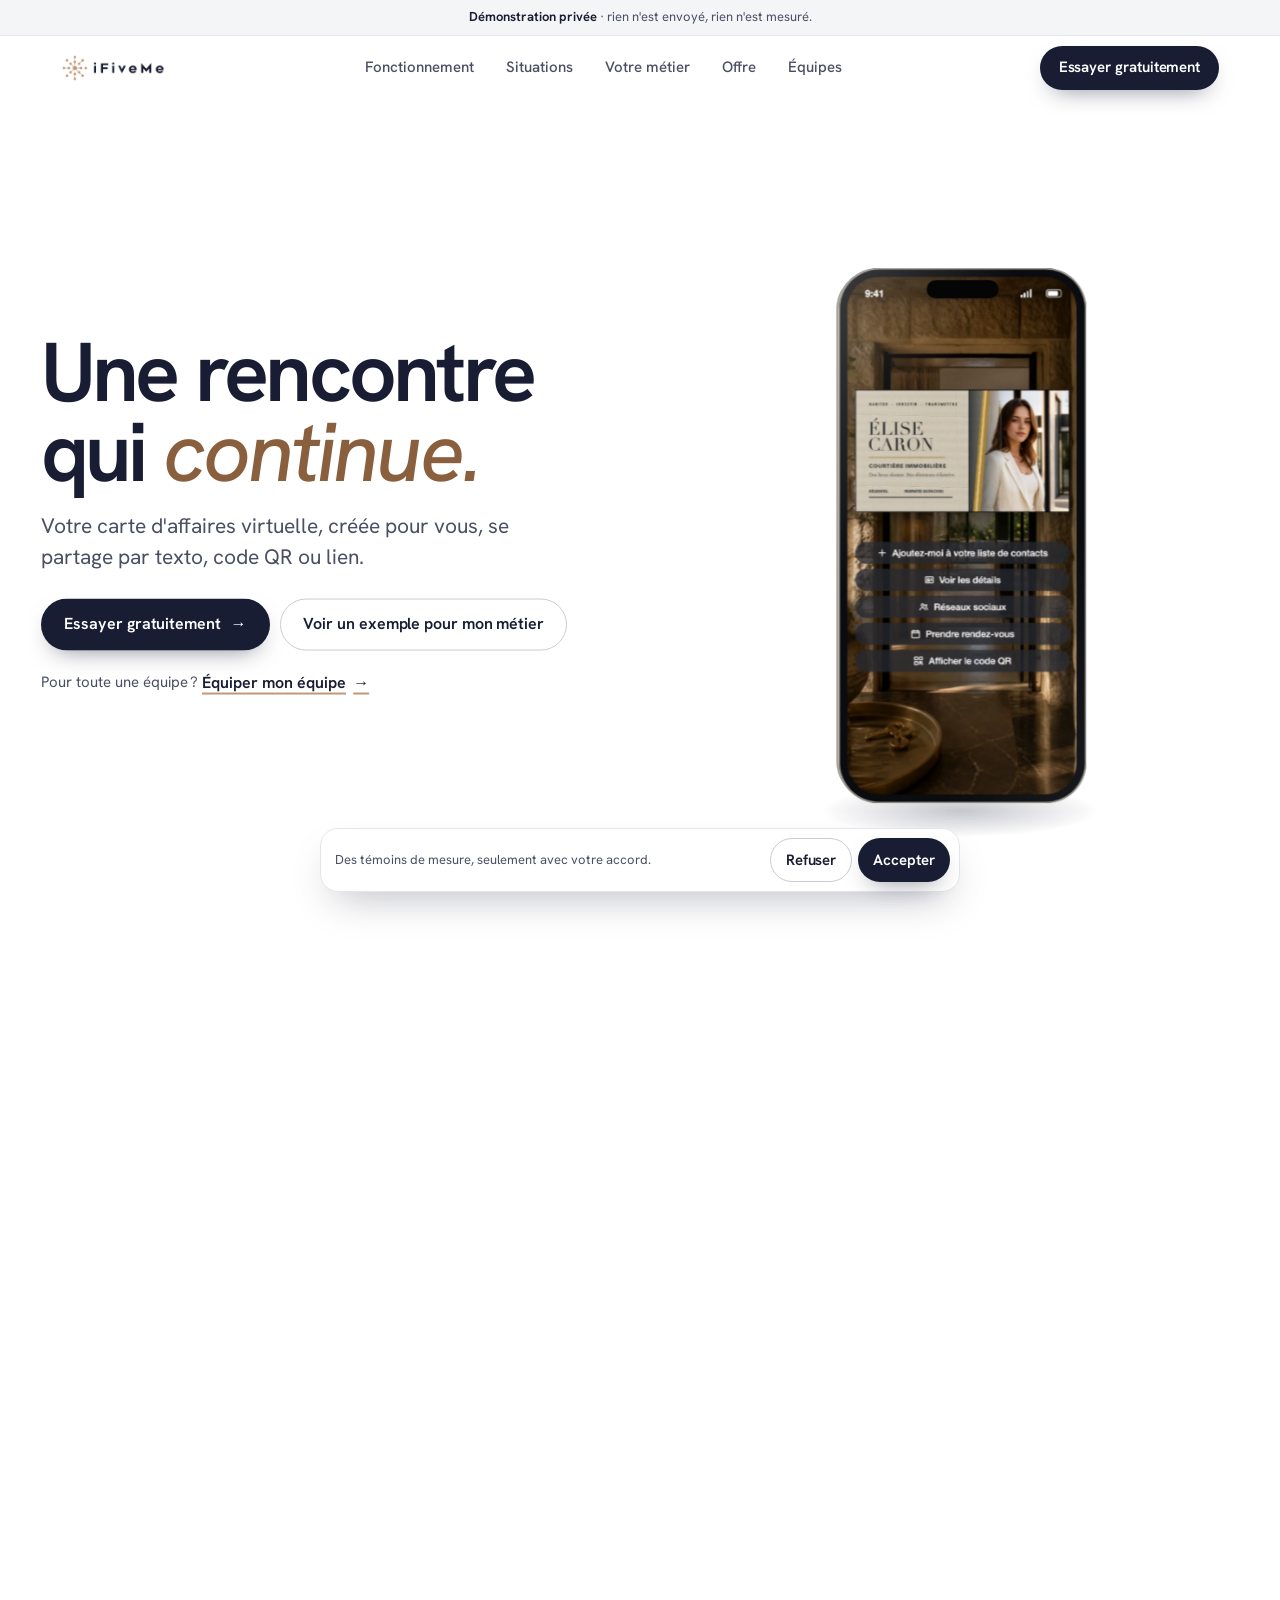
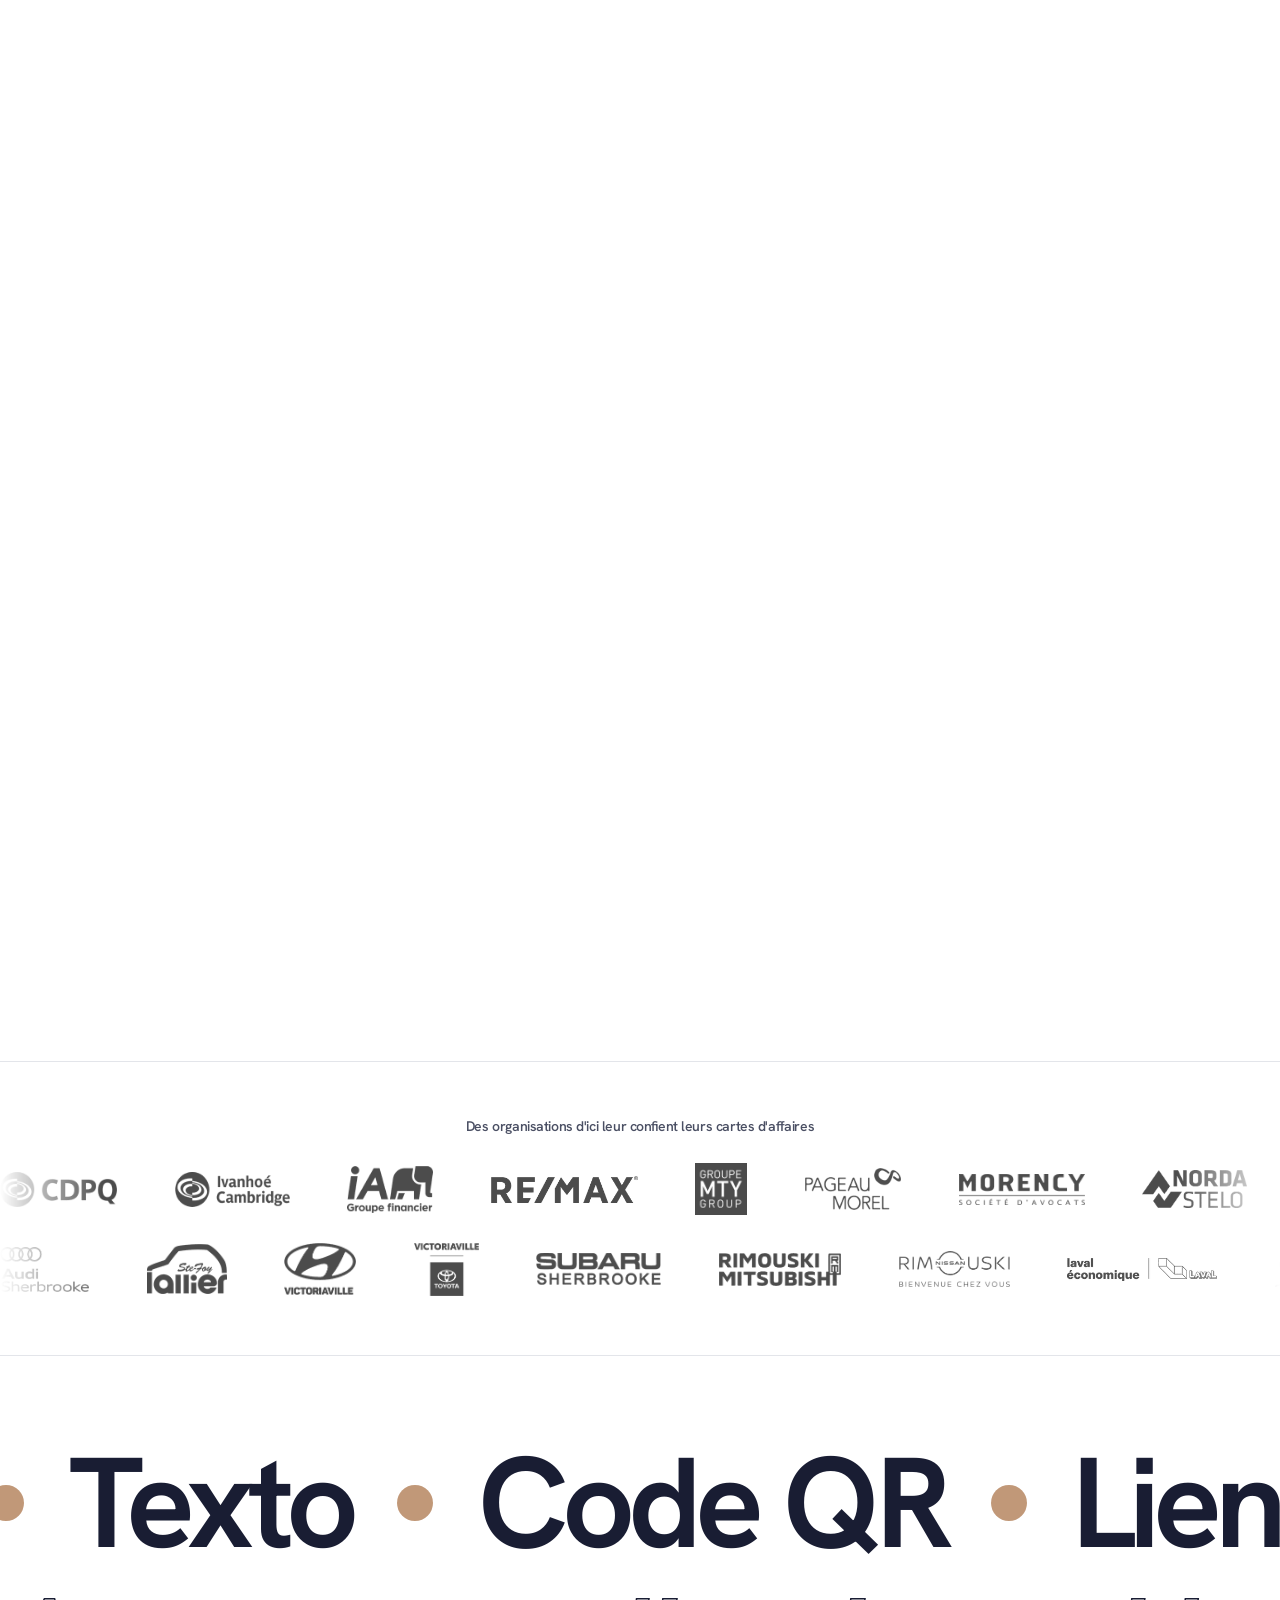
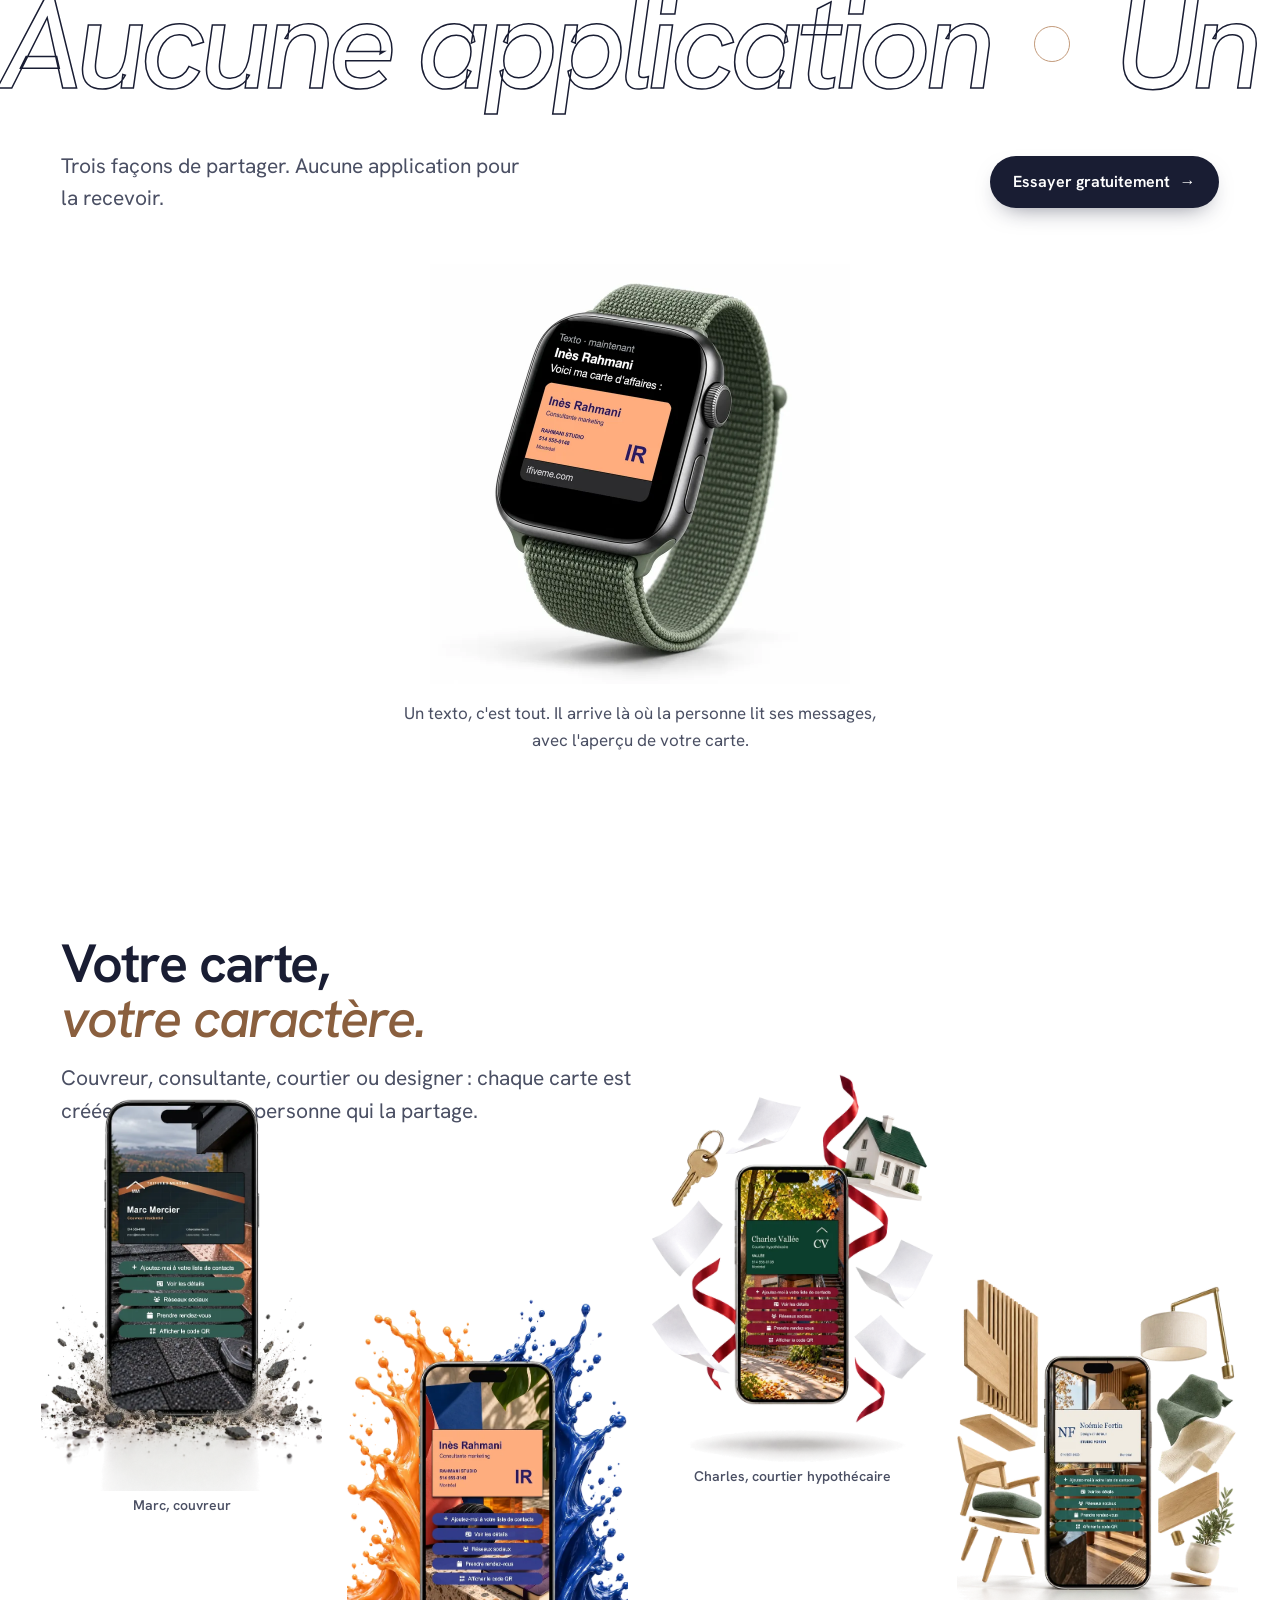
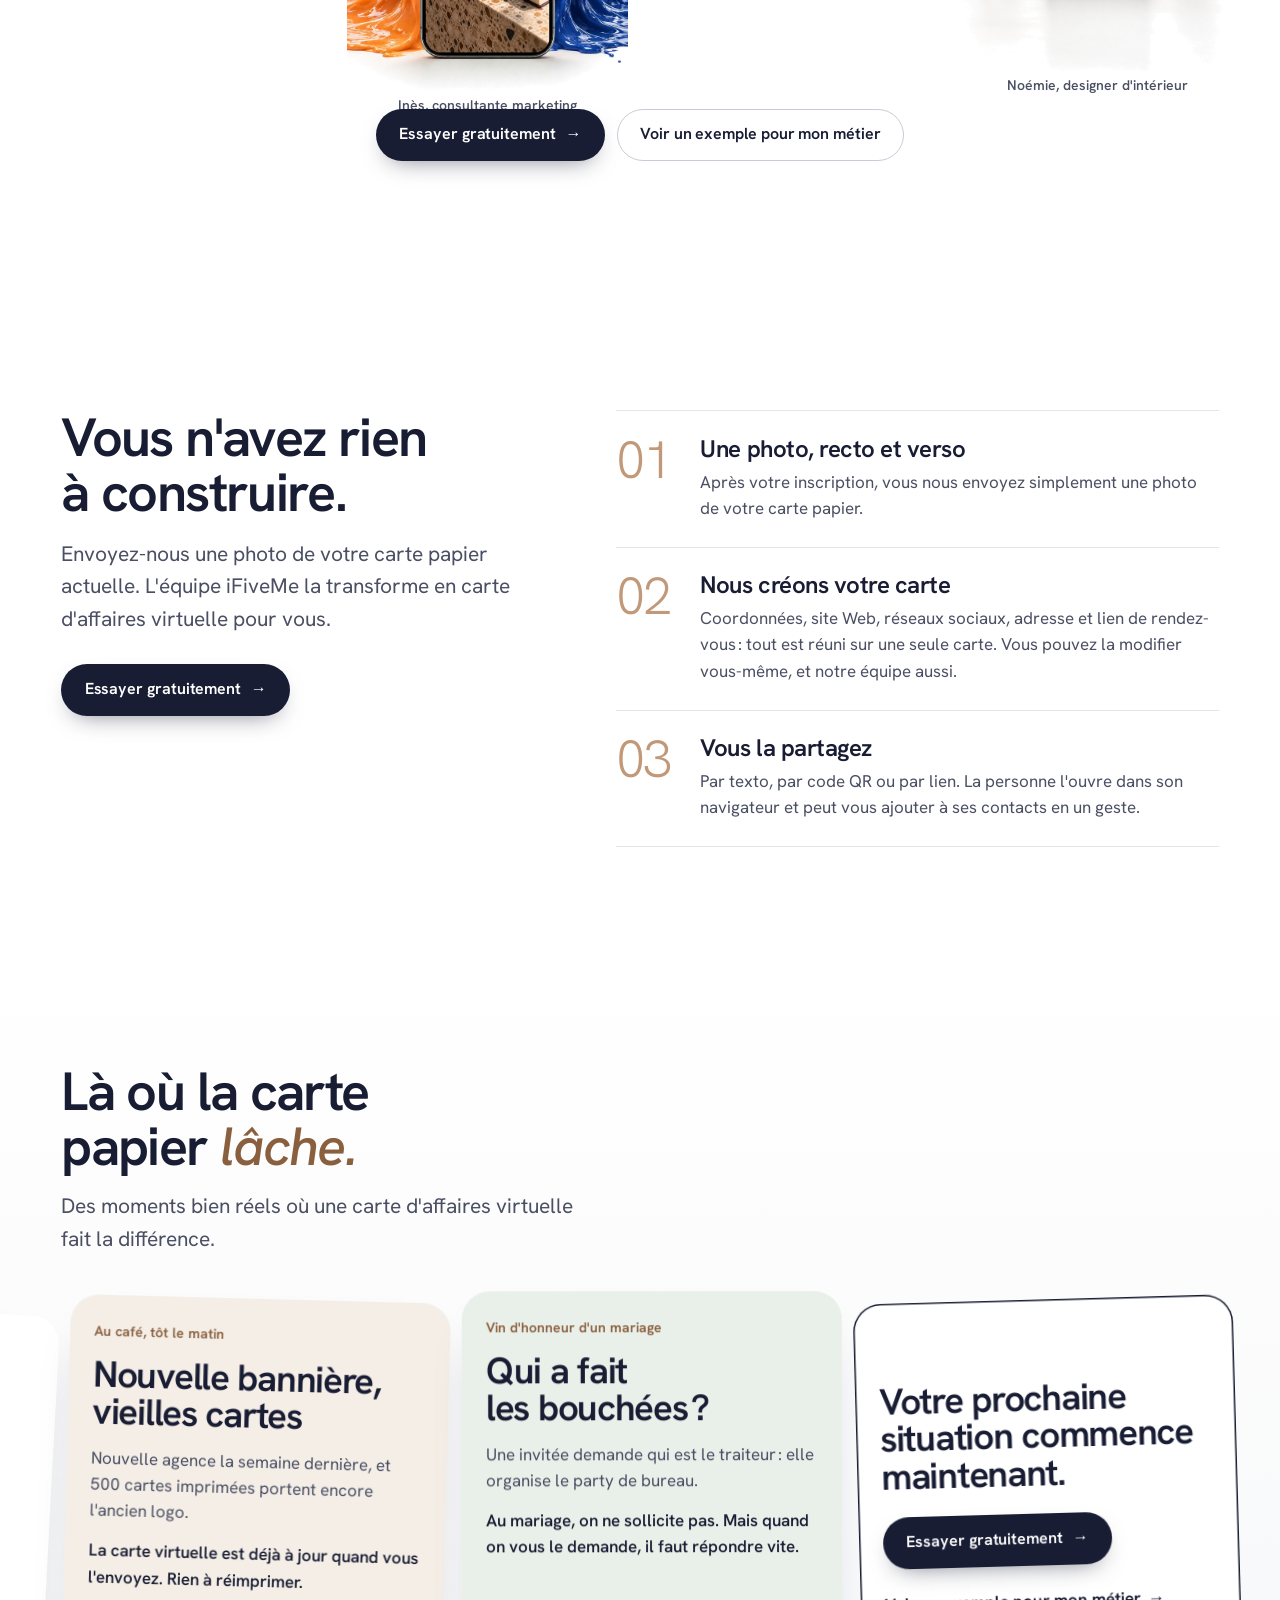
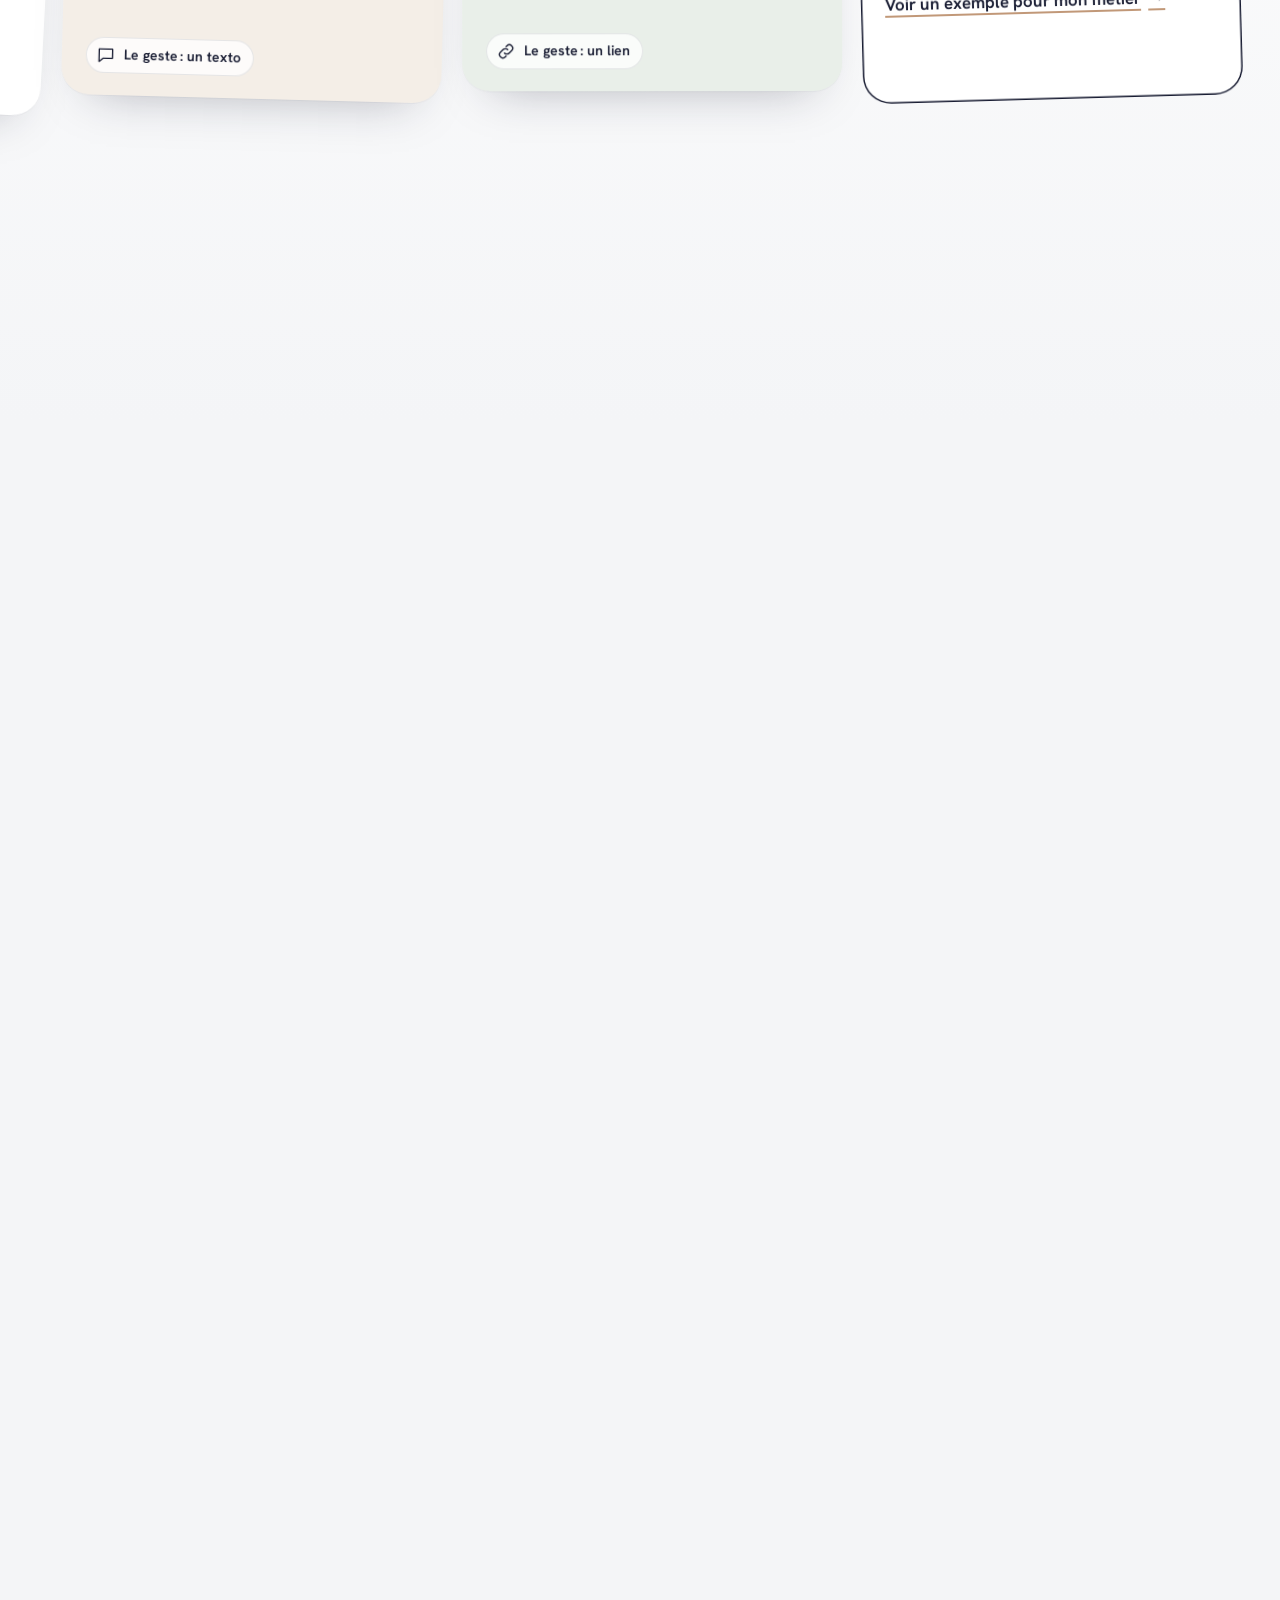
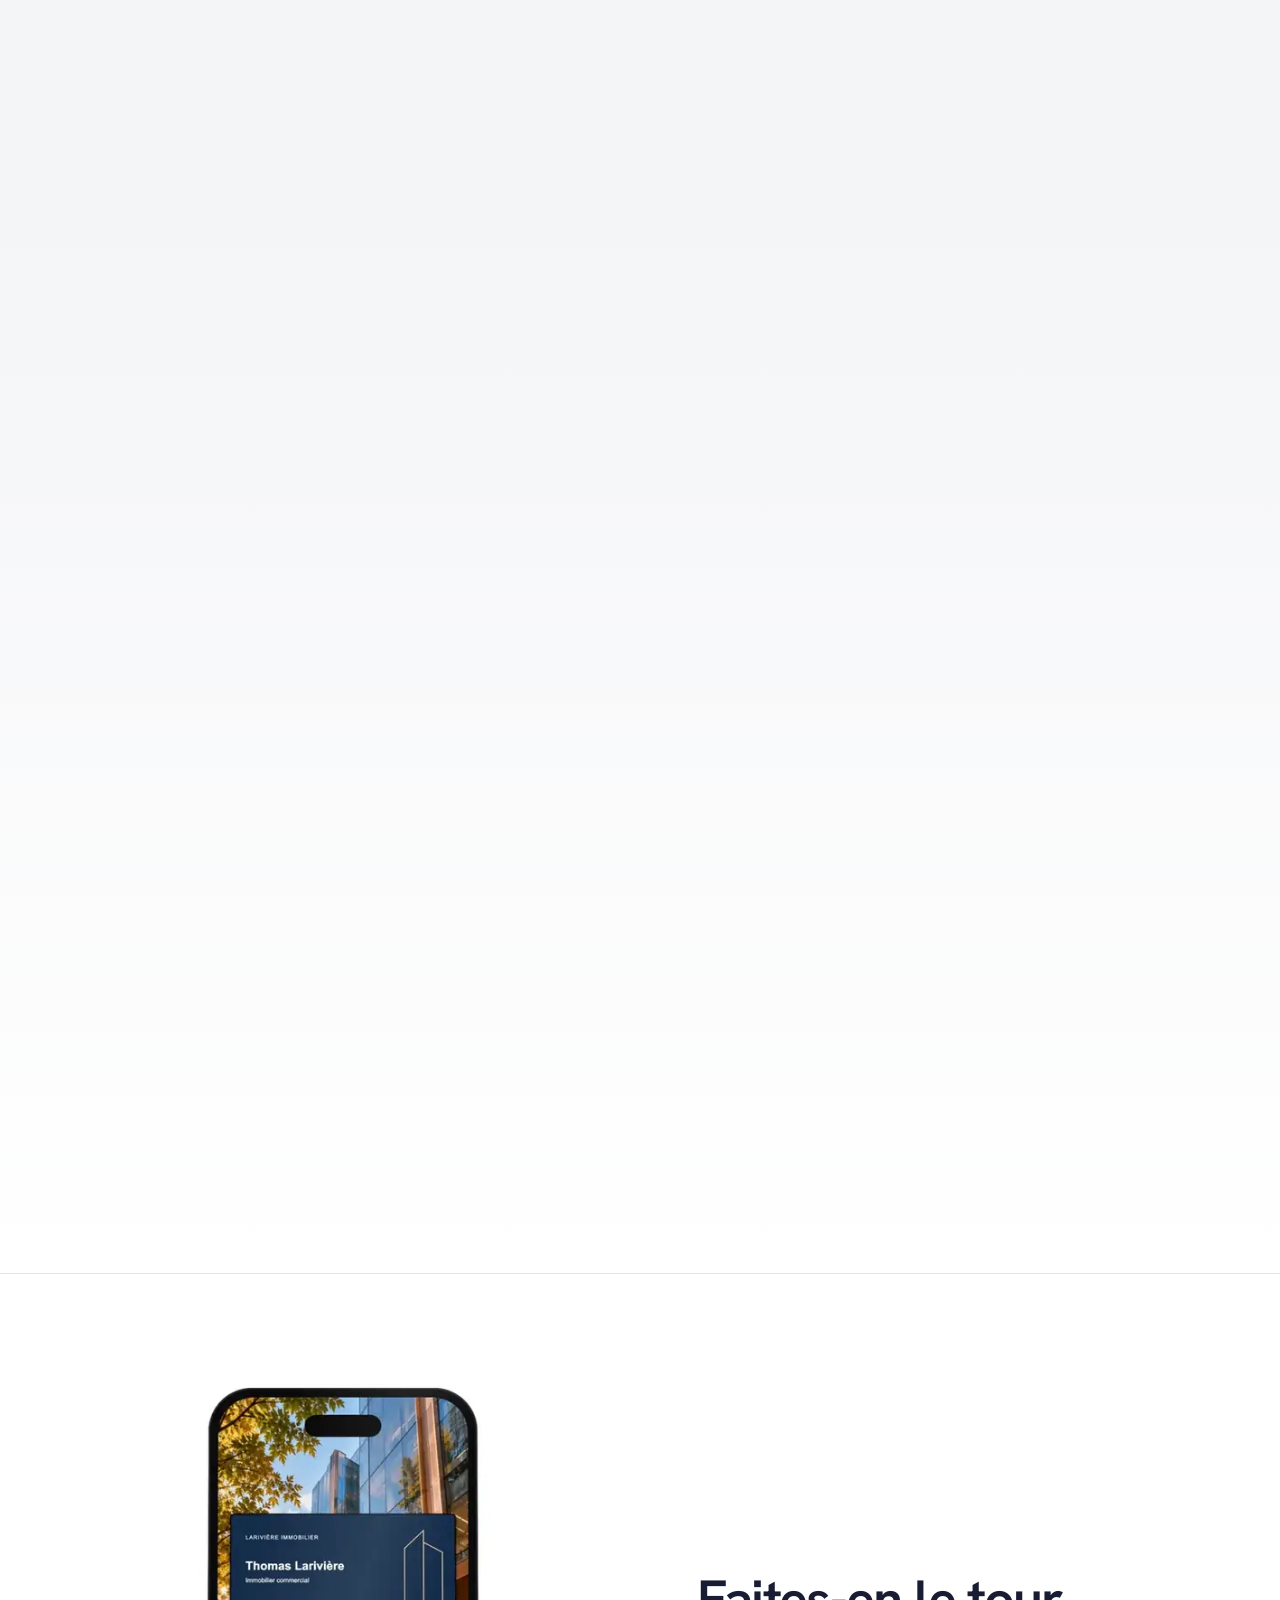
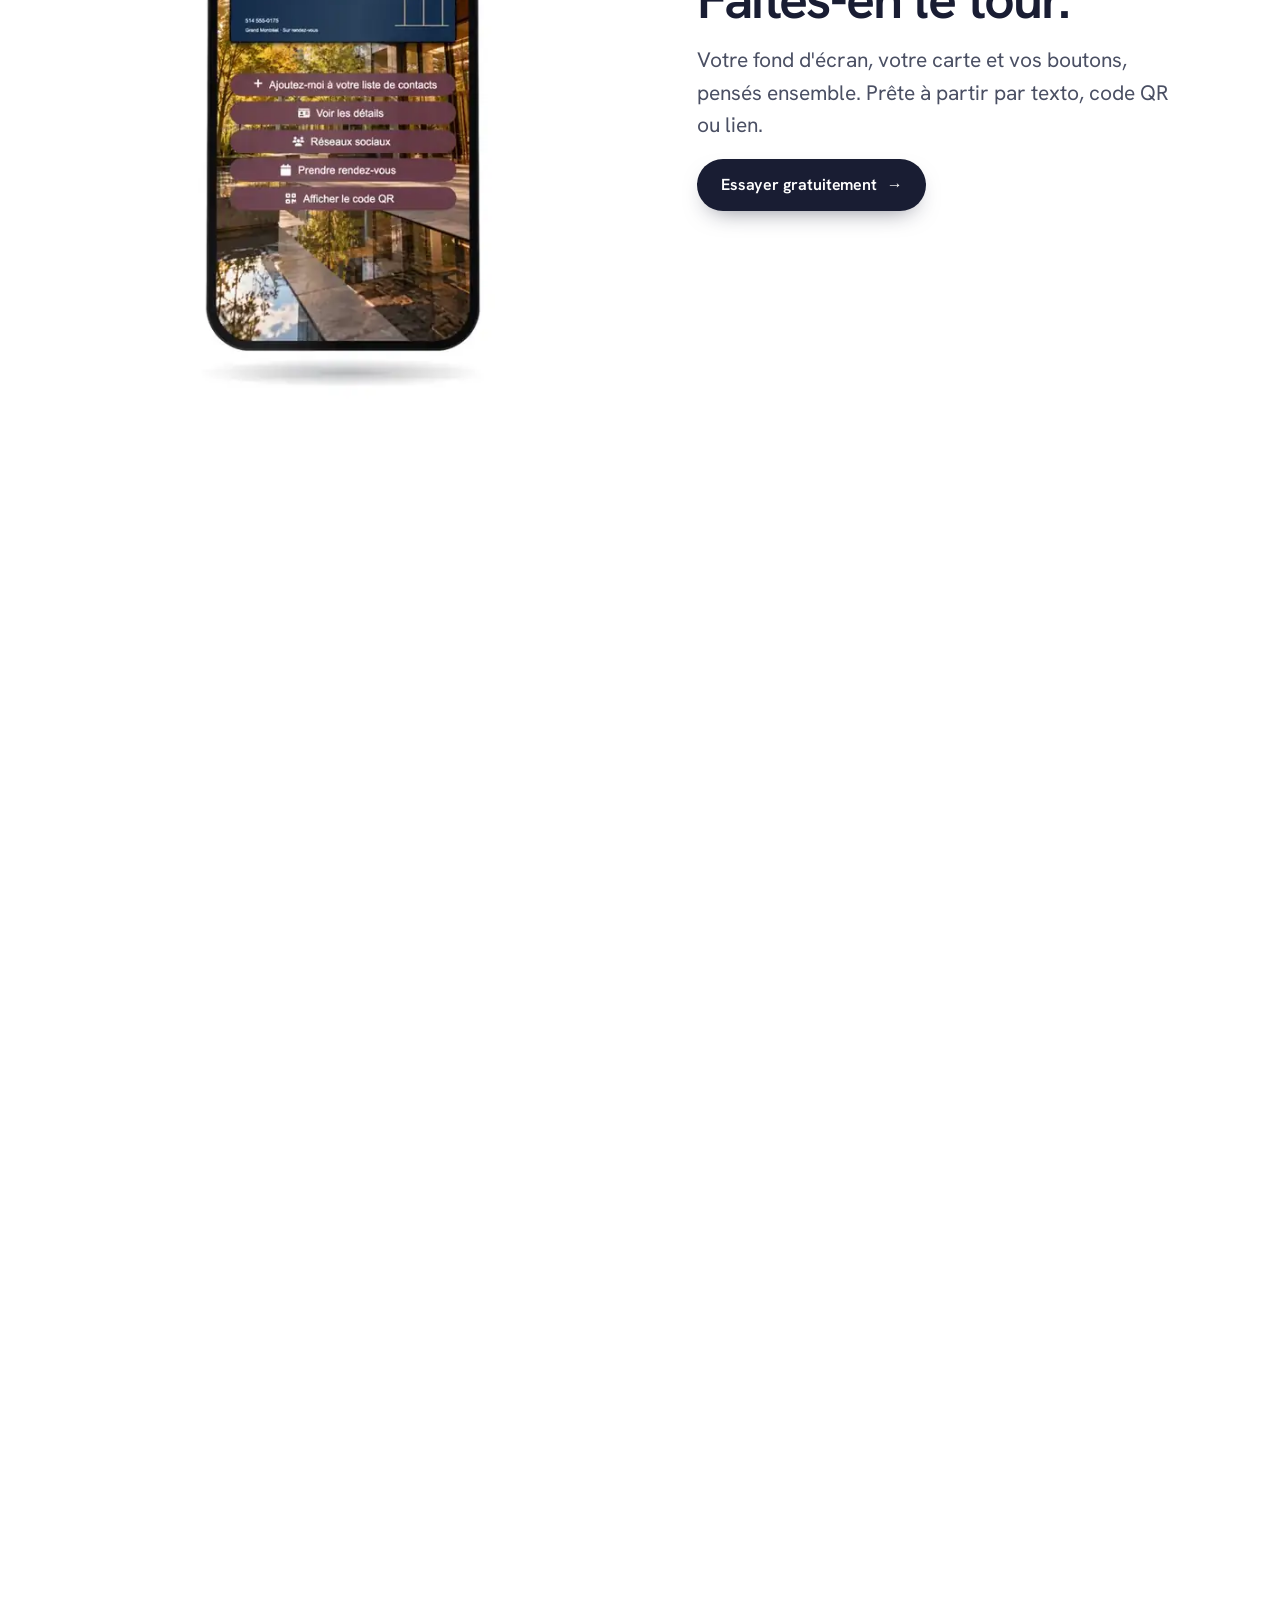
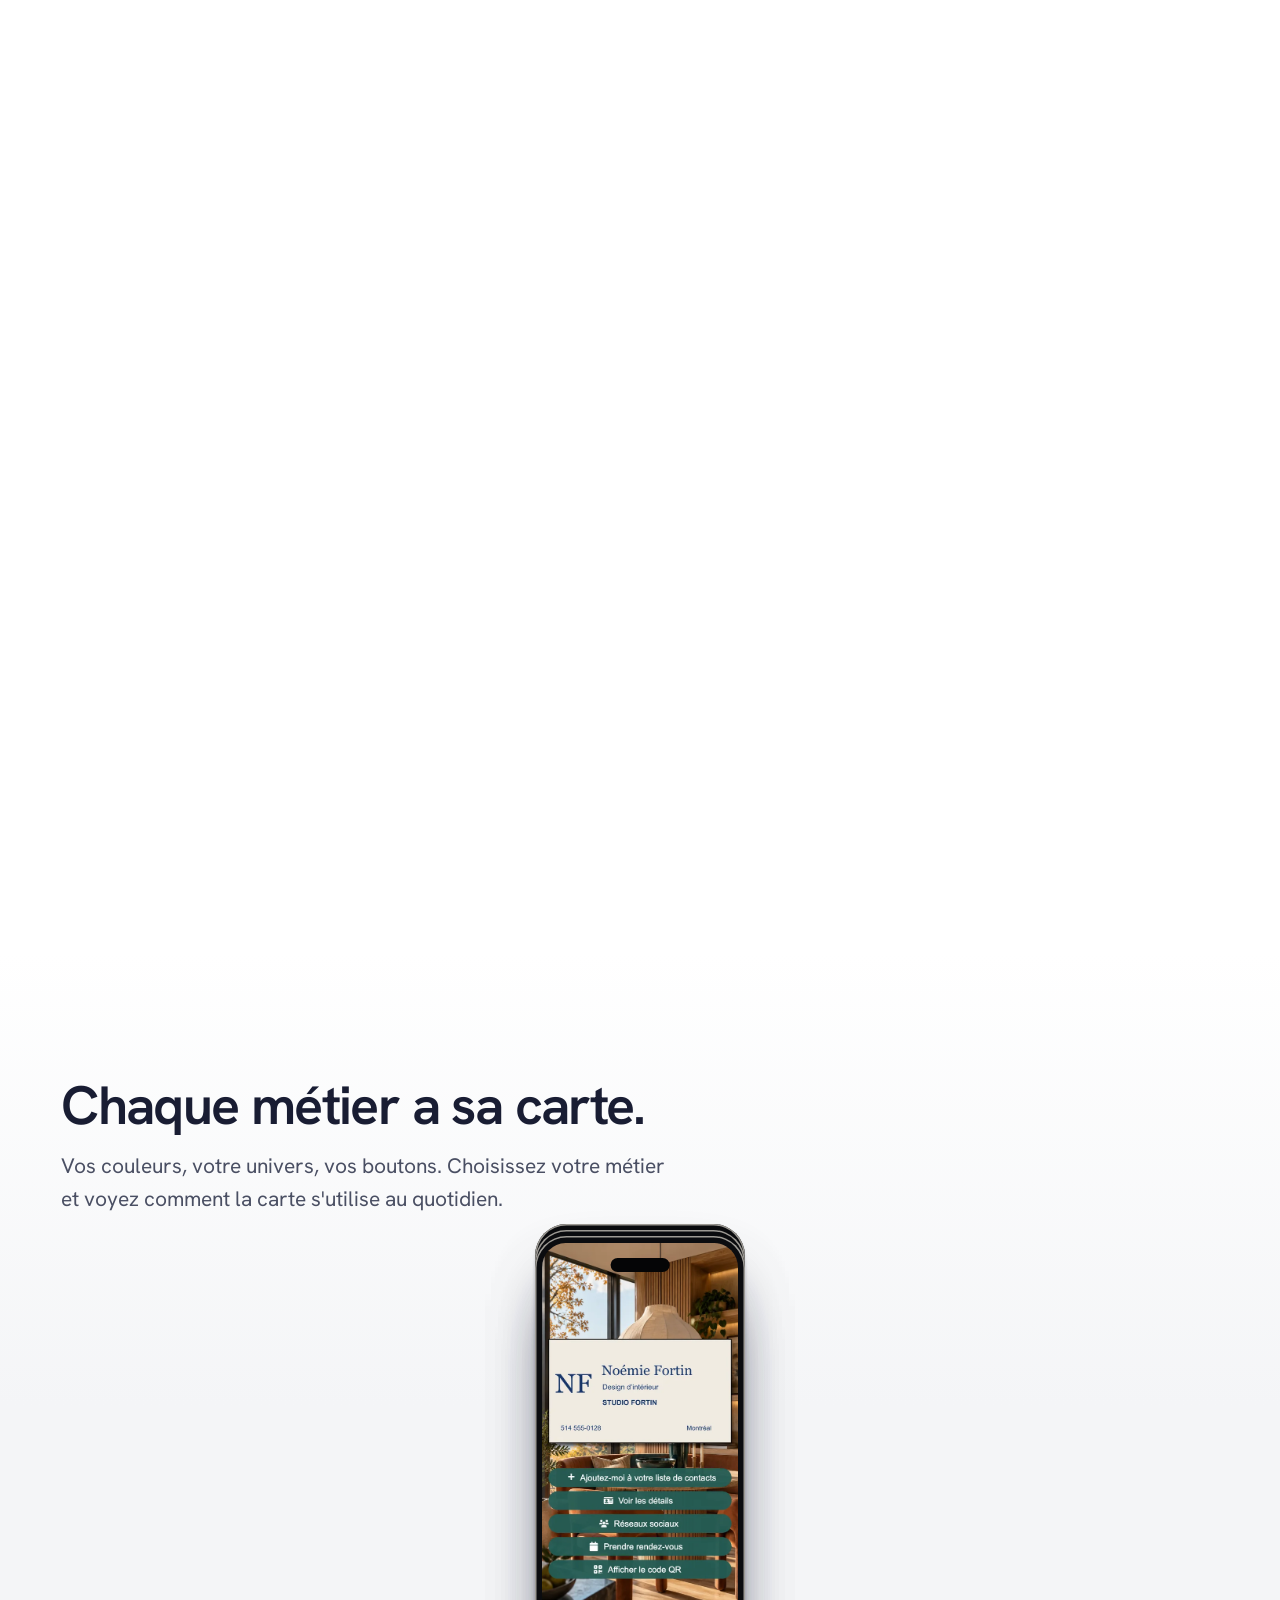
==== index.html @ 3ad4e8d6 "page de vente iFiveMe" ====
<!doctype html>
<html lang="fr-CA">
<head>
<meta charset="utf-8">
<meta name="viewport" content="width=device-width, initial-scale=1, viewport-fit=cover">
<title>iFiveMe · Carte d'affaires virtuelle</title>
<meta name="description" content="Votre carte d'affaires virtuelle, créée pour vous à partir de votre carte papier. Elle se partage par texto, code QR ou lien, sans application pour la recevoir.">
<meta name="robots" content="noindex, nofollow">
<meta name="theme-color" content="#ffffff">
<link rel="preload" href="./fonts/hanken-grotesk-latin-wght-normal.woff2" as="font" type="font/woff2" crossorigin>
<link rel="preload" href="./fonts/hanken-grotesk-latin-wght-italic.woff2" as="font" type="font/woff2" crossorigin>
<link rel="stylesheet" href="./styles.css">
<script src="./boot.js"></script>
</head>
<body>
<a class="skip" href="#contenu">Aller au contenu</a>

<aside class="demo-ribbon" data-demo-only aria-label="Démonstration"><strong>Démonstration privée</strong> · rien n'est envoyé, rien n'est mesuré.</aside>

<header class="site-header" id="haut">
  <div class="wrap">
    <a class="brand" href="#haut" aria-label="iFiveMe, retour en haut"><img src="./assets/ifiveme-logo-dark.webp" width="480" height="128" alt="iFiveMe"></a>
    <nav class="nav" aria-label="Navigation principale">
      <a href="#fonctionnement">Fonctionnement</a>
      <a href="#situations">Situations</a>
      <a href="#metiers">Votre métier</a>
      <a href="#offre">Offre</a>
      <a href="#equipe">Équipes</a>
    </nav>
    <a class="btn btn-primary btn-sm" data-door="essai" data-checkout="trial" href="https://checkout.ifiveme.com/activation-carte-daffaires-virtuelle-ft/">Essayer gratuitement</a>
  </div>
</header>

<main id="contenu">
  <!-- Récit 3D : le téléphone tourne, s'ouvre, montre la carte, puis le texto part. Piloté par le défilement. -->
  <section class="story" id="histoire" aria-labelledby="hero-titre" data-story>
    <div class="story-stage" data-stage>
      <div class="story-copy" data-hero-copy>
        <h1 id="hero-titre">Une rencontre qui <em>continue.</em></h1>
        <p class="hero-lead">Votre carte d'affaires virtuelle, créée pour vous, se partage par texto, code QR ou lien.</p>
        <div class="doors">
          <a class="btn btn-primary" data-door="essai" data-checkout="trial" href="https://checkout.ifiveme.com/activation-carte-daffaires-virtuelle-ft/">Essayer gratuitement <span class="arrow" aria-hidden="true">→</span></a>
          <a class="btn btn-secondary" data-door="exemple" href="#metiers">Voir un exemple pour mon métier</a>
          <p class="team-door">Pour toute une équipe&#8239;? <a class="text-link" data-door="equipe" href="#equipe">Équiper mon équipe <span class="arrow" aria-hidden="true">→</span></a></p>
        </div>
      </div>

      <figure class="scene" aria-label="Le téléphone d'Élise Caron, courtière immobilière : il tourne, s'ouvre, montre sa carte d'affaires virtuelle, puis un texto part vers un autre téléphone qui ouvre la carte dans le navigateur.">
        <div class="ground" data-ground aria-hidden="true"></div>
        <div class="ground ground-2" data-ground2 aria-hidden="true"></div>

        <!-- Téléphone d'Élise (émetteur) -->
        <div class="p3d" data-phone aria-hidden="true">
          <div class="l l-back" data-layer="back">
            <span class="cam"><i></i><i></i><i></i></span>
            <img class="back-logo" src="./assets/ifiveme-logo-dark.webp" width="480" height="128" alt="">
          </div>
          <div class="l l-ring" data-ring></div><div class="l l-ring" data-ring></div><div class="l l-ring" data-ring></div>
          <div class="l l-ring" data-ring></div><div class="l l-ring" data-ring></div><div class="l l-ring" data-ring></div>
          <div class="l l-ring" data-ring></div><div class="l l-ring" data-ring></div>
          <div class="l l-board" data-layer="board"><img src="./assets/ifiveme-logo-dark.webp" width="480" height="128" alt=""></div>
          <div class="l l-screen" data-layer="screen">
            <div class="screen">
              <img class="screen-card" src="./assets/carte-exemple.webp" width="660" height="1428" alt="">
              <img class="screen-empty" data-empty src="./assets/personas/elise-fond.webp" width="390" height="844" alt="" loading="lazy" decoding="async">
              <span class="hl" data-hl></span>
            </div>
          </div>
          <div class="l l-glass" data-layer="glass"><span class="island"></span></div>
          <div class="paper" data-paper><img src="./assets/personas/elise-recto.webp" width="700" height="400" alt="" loading="lazy" decoding="async"></div>
        </div>

        <!-- Le texto qui part -->
        <div class="bubble" data-bubble aria-hidden="true">
          <p>Merci pour la rencontre de ce matin. Voici ma carte, tout y est.</p>
          <span class="bubble-link"><img src="./assets/personas/elise-recto.webp" width="700" height="400" alt="" loading="lazy" decoding="async"><span><b>Élise Caron</b>Carte d'affaires virtuelle</span></span>
        </div>

        <!-- Téléphone de la personne qui reçoit -->
        <div class="p3d p3d-2" data-phone2 aria-hidden="true">
          <div class="l l-back"><span class="cam"><i></i><i></i><i></i></span></div>
          <div class="l l-ring" data-ring2></div><div class="l l-ring" data-ring2></div><div class="l l-ring" data-ring2></div><div class="l l-ring" data-ring2></div>
          <div class="l l-screen" data-layer2="screen">
            <div class="screen screen-msg">
              <div class="msg-head"><span class="avatar">ÉC</span><b>Élise Caron</b><small>Texto · maintenant</small></div>
              <div class="msg-slot" data-slot></div>
              <img class="screen-open" data-open src="./assets/carte-exemple.webp" width="660" height="1428" alt="" loading="lazy" decoding="async">
              <span class="added" data-added><b>Ajoutée à vos contacts</b>Élise Caron</span>
            </div>
          </div>
          <div class="l l-glass"><span class="island"></span></div>
        </div>
        <figcaption class="sr-only">Illustration animée au défilement. Le texte de chaque étape est ci-dessous.</figcaption>
      </figure>

      <ol class="acts" data-acts>
        <li data-act><b>Votre carte vit dans votre téléphone.</b> L'application iFiveMe pour iOS et Android vous permet de la partager en tout temps.</li>
        <li data-act><b>Vous n'avez rien à construire.</b> Envoyez une photo de votre carte papier&#8239;: notre équipe la transforme en carte d'affaires virtuelle pour vous.</li>
        <li data-act><b>Tout est sur une seule carte.</b> Coordonnées, site Web, réseaux sociaux, adresse et lien de rendez-vous.</li>
        <li data-act><b>Un texto, et c'est parti.</b> Par texto, par code QR ou par lien&#8239;: vous choisissez.</li>
        <li data-act><b>Elle s'ouvre dans le navigateur.</b> Aucune application à installer pour la recevoir. La personne vous ajoute à ses contacts en un geste.</li>
      </ol>

      <div class="story-end" data-story-end>
        <a class="btn btn-primary" data-door="essai" data-checkout="trial" href="https://checkout.ifiveme.com/activation-carte-daffaires-virtuelle-ft/">Essayer gratuitement <span class="arrow" aria-hidden="true">→</span></a>
        <a class="btn btn-secondary" data-door="exemple" href="#metiers">Voir un exemple pour mon métier</a>
      </div>
    </div>
  </section>

  <section class="clients" aria-labelledby="clients-titre">
    <h2 class="clients-title" id="clients-titre">Des organisations d'ici leur confient leurs cartes d'affaires</h2>
    <div class="marquee"><div class="marquee-track"><ul class="marquee-list" role="list"><li><img src="./assets/logos/cdpq.png" alt="CDPQ" width="117" height="34" loading="lazy" decoding="async"></li><li><img src="./assets/logos/ivanhoe-cambridge.png" alt="Ivanhoé Cambridge" width="115" height="35" loading="lazy" decoding="async"></li><li><img src="./assets/logos/ia.png" alt="iA Groupe financier" width="86" height="46" loading="lazy" decoding="async"></li><li><img src="./assets/logos/remax.png" alt="RE/MAX" width="147" height="27" loading="lazy" decoding="async"></li><li><img src="./assets/logos/mty.png" alt="Groupe MTY" width="52" height="52" loading="lazy" decoding="async"></li><li><img src="./assets/logos/pageau-morel.png" alt="Pageau Morel" width="96" height="42" loading="lazy" decoding="async"></li><li><img src="./assets/logos/morency.png" alt="Morency, société d&#x27;avocats" width="126" height="32" loading="lazy" decoding="async"></li><li><img src="./assets/logos/norda-stelo.png" alt="Norda Stelo" width="105" height="38" loading="lazy" decoding="async"></li><li><img src="./assets/logos/lemay.png" alt="Lemay" width="99" height="40" loading="lazy" decoding="async"></li><li><img src="./assets/logos/qmd.png" alt="QMD" width="37" height="52" loading="lazy" decoding="async"></li><li><img src="./assets/logos/ocean.png" alt="Groupe Océan" width="145" height="28" loading="lazy" decoding="async"></li><li><img src="./assets/logos/minerai-fer-quebec.png" alt="Minerai de fer Québec" width="81" height="49" loading="lazy" decoding="async"></li><li><img src="./assets/logos/mantra-pharma.png" alt="Mantra Pharma" width="107" height="37" loading="lazy" decoding="async"></li><li><img src="./assets/logos/univesta.png" alt="Univesta" width="126" height="32" loading="lazy" decoding="async"></li><li><img src="./assets/logos/rolef.png" alt="Rolef Canada" width="102" height="39" loading="lazy" decoding="async"></li><li><img src="./assets/logos/lg-cloutier.png" alt="Groupe LG Cloutier" width="94" height="42" loading="lazy" decoding="async"></li></ul><ul class="marquee-list" aria-hidden="true"><li><img src="./assets/logos/cdpq.png" alt="" width="117" height="34" loading="lazy" decoding="async"></li><li><img src="./assets/logos/ivanhoe-cambridge.png" alt="" width="115" height="35" loading="lazy" decoding="async"></li><li><img src="./assets/logos/ia.png" alt="" width="86" height="46" loading="lazy" decoding="async"></li><li><img src="./assets/logos/remax.png" alt="" width="147" height="27" loading="lazy" decoding="async"></li><li><img src="./assets/logos/mty.png" alt="" width="52" height="52" loading="lazy" decoding="async"></li><li><img src="./assets/logos/pageau-morel.png" alt="" width="96" height="42" loading="lazy" decoding="async"></li><li><img src="./assets/logos/morency.png" alt="" width="126" height="32" loading="lazy" decoding="async"></li><li><img src="./assets/logos/norda-stelo.png" alt="" width="105" height="38" loading="lazy" decoding="async"></li><li><img src="./assets/logos/lemay.png" alt="" width="99" height="40" loading="lazy" decoding="async"></li><li><img src="./assets/logos/qmd.png" alt="" width="37" height="52" loading="lazy" decoding="async"></li><li><img src="./assets/logos/ocean.png" alt="" width="145" height="28" loading="lazy" decoding="async"></li><li><img src="./assets/logos/minerai-fer-quebec.png" alt="" width="81" height="49" loading="lazy" decoding="async"></li><li><img src="./assets/logos/mantra-pharma.png" alt="" width="107" height="37" loading="lazy" decoding="async"></li><li><img src="./assets/logos/univesta.png" alt="" width="126" height="32" loading="lazy" decoding="async"></li><li><img src="./assets/logos/rolef.png" alt="" width="102" height="39" loading="lazy" decoding="async"></li><li><img src="./assets/logos/lg-cloutier.png" alt="" width="94" height="42" loading="lazy" decoding="async"></li></ul></div></div><div class="marquee reverse"><div class="marquee-track"><ul class="marquee-list" role="list"><li><img src="./assets/logos/audi-sherbrooke.png" alt="Audi Sherbrooke" width="89" height="45" loading="lazy" decoding="async"></li><li><img src="./assets/logos/honda-lallier.png" alt="Honda Ste-Foy Lallier" width="80" height="50" loading="lazy" decoding="async"></li><li><img src="./assets/logos/hyundai-victoriaville.png" alt="Hyundai Victoriaville" width="72" height="52" loading="lazy" decoding="async"></li><li><img src="./assets/logos/toyota-victoriaville.png" alt="Toyota Victoriaville" width="65" height="52" loading="lazy" decoding="async"></li><li><img src="./assets/logos/subaru-sherbrooke.png" alt="Subaru Sherbrooke" width="125" height="32" loading="lazy" decoding="async"></li><li><img src="./assets/logos/mitsubishi-rimouski.png" alt="Rimouski Mitsubishi" width="122" height="33" loading="lazy" decoding="async"></li><li><img src="./assets/logos/nissan-rimouski.png" alt="Nissan Rimouski" width="111" height="36" loading="lazy" decoding="async"></li><li><img src="./assets/logos/laval-economique.png" alt="Laval économique" width="150" height="23" loading="lazy" decoding="async"></li><li><img src="./assets/logos/dignard.png" alt="Dignard hygiénistes dentaires" width="115" height="35" loading="lazy" decoding="async"></li><li><img src="./assets/logos/van-houtte.png" alt="Van Houtte" width="150" height="20" loading="lazy" decoding="async"></li><li><img src="./assets/logos/muchoburrito.png" alt="Mucho Burrito" width="126" height="32" loading="lazy" decoding="async"></li><li><img src="./assets/logos/pizza-delight.png" alt="Pizza Delight" width="150" height="26" loading="lazy" decoding="async"></li><li><img src="./assets/logos/scores.png" alt="Scores" width="67" height="52" loading="lazy" decoding="async"></li><li><img src="./assets/logos/sushi-shop.png" alt="Sushi Shop" width="122" height="33" loading="lazy" decoding="async"></li><li><img src="./assets/logos/sushiman.png" alt="Sushiman" width="88" height="45" loading="lazy" decoding="async"></li><li><img src="./assets/logos/tutti-frutti.png" alt="Tutti Frutti" width="132" height="30" loading="lazy" decoding="async"></li></ul><ul class="marquee-list" aria-hidden="true"><li><img src="./assets/logos/audi-sherbrooke.png" alt="" width="89" height="45" loading="lazy" decoding="async"></li><li><img src="./assets/logos/honda-lallier.png" alt="" width="80" height="50" loading="lazy" decoding="async"></li><li><img src="./assets/logos/hyundai-victoriaville.png" alt="" width="72" height="52" loading="lazy" decoding="async"></li><li><img src="./assets/logos/toyota-victoriaville.png" alt="" width="65" height="52" loading="lazy" decoding="async"></li><li><img src="./assets/logos/subaru-sherbrooke.png" alt="" width="125" height="32" loading="lazy" decoding="async"></li><li><img src="./assets/logos/mitsubishi-rimouski.png" alt="" width="122" height="33" loading="lazy" decoding="async"></li><li><img src="./assets/logos/nissan-rimouski.png" alt="" width="111" height="36" loading="lazy" decoding="async"></li><li><img src="./assets/logos/laval-economique.png" alt="" width="150" height="23" loading="lazy" decoding="async"></li><li><img src="./assets/logos/dignard.png" alt="" width="115" height="35" loading="lazy" decoding="async"></li><li><img src="./assets/logos/van-houtte.png" alt="" width="150" height="20" loading="lazy" decoding="async"></li><li><img src="./assets/logos/muchoburrito.png" alt="" width="126" height="32" loading="lazy" decoding="async"></li><li><img src="./assets/logos/pizza-delight.png" alt="" width="150" height="26" loading="lazy" decoding="async"></li><li><img src="./assets/logos/scores.png" alt="" width="67" height="52" loading="lazy" decoding="async"></li><li><img src="./assets/logos/sushi-shop.png" alt="" width="122" height="33" loading="lazy" decoding="async"></li><li><img src="./assets/logos/sushiman.png" alt="" width="88" height="45" loading="lazy" decoding="async"></li><li><img src="./assets/logos/tutti-frutti.png" alt="" width="132" height="30" loading="lazy" decoding="async"></li></ul></div></div>
  </section>

  <section class="kinetic" aria-labelledby="kinetic-titre" data-kinetic>
    <h2 class="sr-only" id="kinetic-titre">Trois façons de partager votre carte</h2>
    <div class="kin-row" data-kin="1" aria-hidden="true"><span>Texto</span><span class="kin-dot"></span><span>Code QR</span><span class="kin-dot"></span><span>Lien</span><span class="kin-dot"></span><span>Texto</span><span class="kin-dot"></span><span>Code QR</span><span class="kin-dot"></span><span>Lien</span></div>
    <div class="kin-row kin-row-2" data-kin="-1" aria-hidden="true"><span>Aucune application</span><span class="kin-dot"></span><span>Un geste</span><span class="kin-dot"></span><span>Aucune application</span><span class="kin-dot"></span><span>Un geste</span></div>
    <div class="wrap kin-cta reveal">
      <p>Trois façons de partager. Aucune application pour la recevoir.</p>
      <a class="btn btn-primary" data-door="essai" data-checkout="trial" href="https://checkout.ifiveme.com/activation-carte-daffaires-virtuelle-ft/">Essayer gratuitement <span class="arrow" aria-hidden="true">→</span></a>
    </div>
    <figure class="wrap watch reveal"><img src="./assets/watch.webp" width="840" height="840" loading="lazy" decoding="async" alt="Une montre affiche la notification d'un texto reçu, avec l'aperçu de la carte d'affaires virtuelle."><figcaption>Un texto, c'est tout. Il arrive là où la personne lit ses messages, avec l'aperçu de votre carte.</figcaption></figure>
  </section>

  <section class="impact" aria-labelledby="impact-titre" data-impact>
    <div class="wrap impact-head reveal">
      <h2 id="impact-titre">Votre carte, <em>votre caractère.</em></h2>
      <p>Couvreur, consultante, courtier ou designer&#8239;: chaque carte est créée à l'image de la personne qui la partage.</p>
    </div>
    <ul class="impact-grid" role="list"><li class="imp" data-imp><img src="./assets/impact/marc.webp" width="717" height="1000" loading="lazy" decoding="async" alt="La carte d'affaires virtuelle de Marc Mercier, couvreur, sur un téléphone de face."><p>Marc, couvreur</p></li><li class="imp" data-imp><img src="./assets/impact/ines.webp" width="717" height="1000" loading="lazy" decoding="async" alt="La carte d'affaires virtuelle d'Inès Rahmani, consultante marketing, sur un téléphone de face."><p>Inès, consultante marketing</p></li><li class="imp" data-imp><img src="./assets/impact/charles.webp" width="720" height="994" loading="lazy" decoding="async" alt="La carte d'affaires virtuelle de Charles Vallée, courtier hypothécaire, sur un téléphone de face."><p>Charles, courtier hypothécaire</p></li><li class="imp" data-imp><img src="./assets/impact/noemie.webp" width="717" height="1000" loading="lazy" decoding="async" alt="La carte d'affaires virtuelle de Noémie Fortin, designer d'intérieur, sur un téléphone de face."><p>Noémie, designer d'intérieur</p></li></ul>
    <div class="wrap impact-cta reveal">
      <a class="btn btn-primary" data-door="essai" data-checkout="trial" href="https://checkout.ifiveme.com/activation-carte-daffaires-virtuelle-ft/">Essayer gratuitement <span class="arrow" aria-hidden="true">→</span></a>
      <a class="btn btn-secondary" data-door="exemple" href="#metiers">Voir un exemple pour mon métier</a>
    </div>
  </section>

  <section class="section how" id="fonctionnement" aria-labelledby="fonctionnement-titre">
    <div class="wrap how-grid">
      <div class="section-head how-head reveal">
        <h2 id="fonctionnement-titre">Vous n'avez rien à construire.</h2>
        <p>Envoyez-nous une photo de votre carte papier actuelle. L'équipe iFiveMe la transforme en carte d'affaires virtuelle pour vous.</p>
        <a class="btn btn-primary how-cta" data-door="essai" data-checkout="trial" href="https://checkout.ifiveme.com/activation-carte-daffaires-virtuelle-ft/">Essayer gratuitement <span class="arrow" aria-hidden="true">→</span></a>
      </div>
      <ol class="steps">
        <li class="reveal"><span class="num" aria-hidden="true">01</span><div><h3>Une photo, recto et verso</h3><p>Après votre inscription, vous nous envoyez simplement une photo de votre carte papier.</p></div></li>
        <li class="reveal"><span class="num" aria-hidden="true">02</span><div><h3>Nous créons votre carte</h3><p>Coordonnées, site Web, réseaux sociaux, adresse et lien de rendez-vous&#8239;: tout est réuni sur une seule carte. Vous pouvez la modifier vous-même, et notre équipe aussi.</p></div></li>
        <li class="reveal"><span class="num" aria-hidden="true">03</span><div><h3>Vous la partagez</h3><p>Par texto, par code QR ou par lien. La personne l'ouvre dans son navigateur et peut vous ajouter à ses contacts en un geste.</p></div></li>
      </ol>
    </div>
  </section>

  <!-- Situations concrètes (banque de Gary, top 50) : défilement horizontal piloté par le défilement vertical. -->
  <section class="situations" id="situations" aria-labelledby="situations-titre" data-pan>
    <div class="pan-stage" data-pan-stage>
      <div class="wrap pan-head">
        <h2 id="situations-titre">Là où la carte papier <em>lâche.</em></h2>
        <p>Des moments bien réels où une carte d'affaires virtuelle fait la différence.</p>
      </div>
      <ul class="pan-track" data-pan-track role="list">
        <li class="sit sit-a">
          <p class="sit-place">Sortie du centre commercial</p>
          <h3>Les mains pleines</h3>
          <p class="sit-scene">Un ancien client, bébé sur le ventre et sacs dans chaque main, vous dit que sa sœur achète sa première maison.</p>
          <p class="sit-tension">Une carte papier tendue à quelqu'un qui n'a plus une main de libre finit au fond d'un sac.</p>
          <p class="sit-geste"><svg viewBox="0 0 24 24" aria-hidden="true" focusable="false"><path d="M4 5h16v11H9l-5 4V5Z"/></svg>Le geste&#8239;: un texto</p>
        </li>
        <li class="sit sit-b">
          <p class="sit-place">Kiosque de salon d'affaires</p>
          <h3>Plus de cartes à midi</h3>
          <p class="sit-scene">Le présentoir est vide à midi et les visiteurs défilent devant le kiosque.</p>
          <p class="sit-tension">Le client idéal s'arrête trente secondes. Le temps de chercher une carte, il est reparti.</p>
          <p class="sit-geste"><svg viewBox="0 0 24 24" aria-hidden="true" focusable="false"><path d="M4 4h6v6H4zM14 4h6v6h-6zM4 14h6v6H4zM14 14h2v2h-2zM18 18h2v2h-2zM14 18h2M18 14h2"/></svg>Le geste&#8239;: le code QR</p>
        </li>
        <li class="sit sit-c">
          <p class="sit-place">Porte ouverte, dimanche</p>
          <h3>La file sur le perron</h3>
          <p class="sit-scene">Dix visiteurs attendent sur les marches et le petit présentoir de cartes est vide depuis 14&nbsp;h.</p>
          <p class="sit-tension">Chaque visiteur scanne le code en passant la porte et repart avec vous dans ses contacts.</p>
          <p class="sit-geste"><svg viewBox="0 0 24 24" aria-hidden="true" focusable="false"><path d="M4 4h6v6H4zM14 4h6v6h-6zM4 14h6v6H4zM14 14h2v2h-2zM18 18h2v2h-2zM14 18h2M18 14h2"/></svg>Le geste&#8239;: le code QR</p>
        </li>
        <li class="sit sit-d">
          <p class="sit-place">Retour d'essai routier</p>
          <h3>Il faut en parler ce soir</h3>
          <p class="sit-scene">La cliente adore la voiture, mais doit en parler à son conjoint ce soir.</p>
          <p class="sit-tension">Avec le lien de votre carte, le conjoint sait exactement qui rappeler.</p>
          <p class="sit-geste"><svg viewBox="0 0 24 24" aria-hidden="true" focusable="false"><path d="M10 14a4 4 0 0 0 5.7 0l3-3a4 4 0 0 0-5.7-5.7l-1 1"/><path d="M14 10a4 4 0 0 0-5.7 0l-3 3a4 4 0 0 0 5.7 5.7l1-1"/></svg>Le geste&#8239;: un lien</p>
        </li>
        <li class="sit sit-e">
          <p class="sit-place">Fin de rendez-vous hypothécaire</p>
          <h3>Rendez-vous dans cinq ans</h3>
          <p class="sit-scene">«&#8239;On se reparle au renouvellement.&#8239;» Dans cinq ans, la carte papier sera perdue.</p>
          <p class="sit-tension">Votre carte reste dans ses contacts, et elle reste juste, même si vos coordonnées changent.</p>
          <p class="sit-geste"><svg viewBox="0 0 24 24" aria-hidden="true" focusable="false"><path d="M4 5h16v11H9l-5 4V5Z"/></svg>Le geste&#8239;: un texto</p>
        </li>
        <li class="sit sit-f">
          <p class="sit-place">Chantier terminé</p>
          <h3>Le voisin par-dessus la haie</h3>
          <p class="sit-scene">La porte de garage est posée. Le voisin, râteau à la main, en veut une pareille.</p>
          <p class="sit-tension">Le plus beau compliment d'un métier se perd s'il n'y a pas de nom à garder.</p>
          <p class="sit-geste"><svg viewBox="0 0 24 24" aria-hidden="true" focusable="false"><path d="M4 4h6v6H4zM14 4h6v6h-6zM4 14h6v6H4zM14 14h2v2h-2zM18 18h2v2h-2zM14 18h2M18 14h2"/></svg>Le geste&#8239;: le code QR</p>
        </li>
        <li class="sit sit-g">
          <p class="sit-place">Au café, tôt le matin</p>
          <h3>Nouvelle bannière, vieilles cartes</h3>
          <p class="sit-scene">Nouvelle agence la semaine dernière, et 500 cartes imprimées portent encore l'ancien logo.</p>
          <p class="sit-tension">La carte virtuelle est déjà à jour quand vous l'envoyez. Rien à réimprimer.</p>
          <p class="sit-geste"><svg viewBox="0 0 24 24" aria-hidden="true" focusable="false"><path d="M4 5h16v11H9l-5 4V5Z"/></svg>Le geste&#8239;: un texto</p>
        </li>
        <li class="sit sit-h">
          <p class="sit-place">Vin d'honneur d'un mariage</p>
          <h3>Qui a fait les bouchées&#8239;?</h3>
          <p class="sit-scene">Une invitée demande qui est le traiteur&#8239;: elle organise le party de bureau.</p>
          <p class="sit-tension">Au mariage, on ne sollicite pas. Mais quand on vous le demande, il faut répondre vite.</p>
          <p class="sit-geste"><svg viewBox="0 0 24 24" aria-hidden="true" focusable="false"><path d="M10 14a4 4 0 0 0 5.7 0l3-3a4 4 0 0 0-5.7-5.7l-1 1"/><path d="M14 10a4 4 0 0 0-5.7 0l-3 3a4 4 0 0 0 5.7 5.7l1-1"/></svg>Le geste&#8239;: un lien</p>
        </li>
        <li class="sit sit-cta">
          <h3>Votre prochaine situation commence maintenant.</h3>
          <a class="btn btn-primary" data-door="essai" data-checkout="trial" href="https://checkout.ifiveme.com/activation-carte-daffaires-virtuelle-ft/">Essayer gratuitement <span class="arrow" aria-hidden="true">→</span></a>
          <a class="text-link" data-door="exemple" href="#metiers">Voir un exemple pour mon métier <span class="arrow" aria-hidden="true">→</span></a>
        </li>
      </ul>
    </div>
  </section>

  <section class="spin" aria-labelledby="spin-titre" data-seq>
    <div class="spin-stage" data-seq-stage>
      <div class="spin-media">
        <img class="spin-poster" src="./assets/seq/rot-frame-0001.webp" width="640" height="800" alt="La carte d'affaires virtuelle de Thomas Larivière, courtier en immobilier commercial, sur un téléphone de face. Au défilement, le téléphone tourne, puis la carte se sépare en couches : fond d'écran, carte et boutons." loading="lazy" decoding="async">
        <canvas class="spin-canvas" width="640" height="800" data-seq-canvas aria-hidden="true"></canvas>
      </div>
      <div class="spin-copy">
        <h2 id="spin-titre">Faites-en le tour.</h2>
        <p>Votre fond d'écran, votre carte et vos boutons, pensés ensemble. Prête à partir par texto, code QR ou lien.</p>
        <a class="btn btn-primary" data-door="essai" data-checkout="trial" href="https://checkout.ifiveme.com/activation-carte-daffaires-virtuelle-ft/">Essayer gratuitement <span class="arrow" aria-hidden="true">→</span></a>
      </div>
    </div>
    <script type="application/json" data-seq-frames>{"frames": ["./assets/seq/rot-frame-0001.webp", "./assets/seq/rot-frame-0002.webp", "./assets/seq/rot-frame-0003.webp", "./assets/seq/rot-frame-0004.webp", "./assets/seq/rot-frame-0005.webp", "./assets/seq/rot-frame-0006.webp", "./assets/seq/rot-frame-0007.webp", "./assets/seq/rot-frame-0008.webp", "./assets/seq/rot-frame-0009.webp", "./assets/seq/rot-frame-0010.webp", "./assets/seq/rot-frame-0011.webp", "./assets/seq/rot-frame-0012.webp", "./assets/seq/rot-frame-0013.webp", "./assets/seq/rot-frame-0014.webp", "./assets/seq/rot-frame-0015.webp", "./assets/seq/rot-frame-0016.webp", "./assets/seq/rot-frame-0017.webp", "./assets/seq/rot-frame-0018.webp", "./assets/seq/rot-frame-0019.webp", "./assets/seq/rot-frame-0020.webp", "./assets/seq/rot-frame-0021.webp", "./assets/seq/rot-frame-0022.webp", "./assets/seq/rot-frame-0023.webp", "./assets/seq/rot-frame-0024.webp", "./assets/seq/rot-frame-0025.webp", "./assets/seq/rot-frame-0026.webp", "./assets/seq/rot-frame-0027.webp", "./assets/seq/rot-frame-0028.webp", "./assets/seq/rot-frame-0029.webp", "./assets/seq/rot-frame-0030.webp", "./assets/seq/rot-frame-0031.webp", "./assets/seq/rot-frame-0032.webp", "./assets/seq/rot-frame-0033.webp", "./assets/seq/rot-frame-0034.webp", "./assets/seq/rot-frame-0035.webp", "./assets/seq/rot-frame-0036.webp", "./assets/seq/rot-frame-0037.webp", "./assets/seq/rot-frame-0038.webp", "./assets/seq/rot-frame-0039.webp", "./assets/seq/rot-frame-0040.webp", "./assets/seq/rot-frame-0041.webp", "./assets/seq/rot-frame-0042.webp", "./assets/seq/rot-frame-0043.webp", "./assets/seq/rot-frame-0044.webp", "./assets/seq/rot-frame-0045.webp", "./assets/seq/rot-frame-0046.webp", "./assets/seq/rot-frame-0047.webp", "./assets/seq/rot-frame-0048.webp", "./assets/seq/rot-frame-0049.webp", "./assets/seq/rot-frame-0050.webp", "./assets/seq/rot-frame-0051.webp", "./assets/seq/rot-frame-0052.webp", "./assets/seq/rot-frame-0053.webp", "./assets/seq/rot-frame-0054.webp", "./assets/seq/rot-frame-0055.webp", "./assets/seq/rot-frame-0056.webp", "./assets/seq/rot-frame-0057.webp", "./assets/seq/rot-frame-0058.webp", "./assets/seq/rot-frame-0059.webp", "./assets/seq/rot-frame-0060.webp", "./assets/seq/rot-frame-0061.webp", "./assets/seq/rot-frame-0062.webp", "./assets/seq/rot-frame-0063.webp", "./assets/seq/rot-frame-0064.webp", "./assets/seq/rot-frame-0065.webp", "./assets/seq/rot-frame-0066.webp", "./assets/seq/rot-frame-0067.webp", "./assets/seq/rot-frame-0068.webp", "./assets/seq/rot-frame-0069.webp", "./assets/seq/rot-frame-0070.webp", "./assets/seq/rot-frame-0071.webp", "./assets/seq/rot-frame-0072.webp", "./assets/seq/exp-frame-0001.webp", "./assets/seq/exp-frame-0002.webp", "./assets/seq/exp-frame-0003.webp", "./assets/seq/exp-frame-0004.webp", "./assets/seq/exp-frame-0005.webp", "./assets/seq/exp-frame-0006.webp", "./assets/seq/exp-frame-0007.webp", "./assets/seq/exp-frame-0008.webp", "./assets/seq/exp-frame-0009.webp", "./assets/seq/exp-frame-0010.webp", "./assets/seq/exp-frame-0011.webp", "./assets/seq/exp-frame-0012.webp", "./assets/seq/exp-frame-0013.webp", "./assets/seq/exp-frame-0014.webp", "./assets/seq/exp-frame-0015.webp", "./assets/seq/exp-frame-0016.webp", "./assets/seq/exp-frame-0017.webp", "./assets/seq/exp-frame-0018.webp", "./assets/seq/exp-frame-0019.webp", "./assets/seq/exp-frame-0020.webp", "./assets/seq/exp-frame-0021.webp", "./assets/seq/exp-frame-0022.webp", "./assets/seq/exp-frame-0023.webp", "./assets/seq/exp-frame-0024.webp", "./assets/seq/exp-frame-0025.webp", "./assets/seq/exp-frame-0026.webp", "./assets/seq/exp-frame-0027.webp", "./assets/seq/exp-frame-0028.webp", "./assets/seq/exp-frame-0029.webp", "./assets/seq/exp-frame-0030.webp", "./assets/seq/exp-frame-0031.webp", "./assets/seq/exp-frame-0032.webp", "./assets/seq/exp-frame-0033.webp", "./assets/seq/exp-frame-0034.webp", "./assets/seq/exp-frame-0035.webp", "./assets/seq/exp-frame-0036.webp", "./assets/seq/exp-frame-0037.webp", "./assets/seq/exp-frame-0038.webp", "./assets/seq/exp-frame-0039.webp", "./assets/seq/exp-frame-0040.webp", "./assets/seq/exp-frame-0041.webp", "./assets/seq/exp-frame-0042.webp", "./assets/seq/exp-frame-0043.webp", "./assets/seq/exp-frame-0044.webp", "./assets/seq/exp-frame-0045.webp", "./assets/seq/exp-frame-0046.webp", "./assets/seq/exp-frame-0047.webp", "./assets/seq/exp-frame-0048.webp"], "order": [0, 1, 2, 3, 4, 5, 6, 7, 8, 9, 10, 11, 12, 13, 14, 15, 16, 17, 18, 19, 20, 21, 22, 23, 24, 25, 26, 27, 28, 29, 30, 31, 32, 33, 34, 35, 36, 37, 38, 39, 40, 41, 42, 43, 44, 45, 46, 47, 48, 49, 50, 51, 52, 53, 54, 55, 56, 57, 58, 59, 60, 61, 62, 63, 64, 65, 66, 67, 68, 69, 70, 71, 71, 70, 69, 68, 67, 66, 65, 64, 63, 62, 61, 60, 59, 58, 57, 56, 55, 54, 53, 52, 51, 50, 49, 48, 47, 46, 45, 44, 43, 42, 41, 40, 39, 38, 37, 36, 35, 34, 33, 32, 31, 30, 29, 28, 27, 26, 25, 24, 23, 22, 21, 20, 19, 18, 17, 16, 15, 14, 13, 12, 11, 10, 9, 8, 7, 6, 5, 4, 3, 2, 1, 0, 72, 73, 74, 75, 76, 77, 78, 79, 80, 81, 82, 83, 84, 85, 86, 87, 88, 89, 90, 91, 92, 93, 94, 95, 96, 97, 98, 99, 100, 101, 102, 103, 104, 105, 106, 107, 108, 109, 110, 111, 112, 113, 114, 115, 116, 117, 118, 119]}</script>
  </section>

  <section class="section metiers" id="metiers" aria-labelledby="metiers-titre">
    <div class="wrap">
      <div class="section-head reveal">
        <h2 id="metiers-titre">Chaque métier a sa carte.</h2>
        <p>Vos couleurs, votre univers, vos boutons. Choisissez votre métier et voyez comment la carte s'utilise au quotidien.</p>
      </div>

      <!-- Éventail de cartes (emplacement des « téléphones Impact » de Gary) -->
      <div class="fan" data-fan>
        <figure class="fan-item" data-fan-item><div class="phone-flat"><img src="./assets/personas/elise-ecran.webp" width="390" height="844" loading="lazy" decoding="async" alt="La carte d'affaires virtuelle d'Élise Caron, courtière immobilière, avec ses cinq boutons."></div><figcaption>Élise, courtière immobilière</figcaption></figure>
        <figure class="fan-item" data-fan-item><div class="phone-flat"><img src="./assets/screens/thomas.webp" width="520" height="1125" loading="lazy" decoding="async" alt="La carte d'affaires virtuelle de Thomas Larivière, courtier en immobilier commercial."></div><figcaption>Thomas, immobilier commercial</figcaption></figure>
        <figure class="fan-item" data-fan-item><div class="phone-flat"><img src="./assets/screens/noemie.webp" width="520" height="1125" loading="lazy" decoding="async" alt="La carte d'affaires virtuelle de Noémie Fortin, designer d'intérieur."></div><figcaption>Noémie, designer d'intérieur</figcaption></figure>
      </div>

      <div class="tabs" data-tabs>
        <div class="tablist" role="tablist" aria-label="Métiers">
          <button role="tab" id="t-immo" aria-controls="p-immo" aria-selected="true" tabindex="0" data-metier="immobilier" data-metier-label="Immobilier">Immobilier</button>
          <button role="tab" id="t-fin" aria-controls="p-fin" aria-selected="false" tabindex="-1" data-metier="finance" data-metier-label="Finance et hypothèque">Finance et hypothèque</button>
          <button role="tab" id="t-met" aria-controls="p-met" aria-selected="false" tabindex="-1" data-metier="metiers" data-metier-label="Métiers et services">Métiers et services</button>
          <button role="tab" id="t-ent" aria-controls="p-ent" aria-selected="false" tabindex="-1" data-metier="entrepreneurs" data-metier-label="Entrepreneurs">Entrepreneurs</button>
          <button role="tab" id="t-auto" aria-controls="p-auto" aria-selected="false" tabindex="-1" data-metier="automobile" data-metier-label="Automobile">Automobile</button>
        </div>

        <div class="panel" role="tabpanel" id="p-immo" aria-labelledby="t-immo" tabindex="0">
          <figure class="panel-media panel-phone"><div class="phone-flat"><img src="./assets/carte-exemple.webp" width="660" height="1428" loading="lazy" decoding="async" alt="La carte d'Élise Caron, courtière immobilière, ouverte dans le navigateur : sa carte, puis cinq boutons, dont « Ajoutez-moi à votre liste de contacts » et « Prendre rendez-vous »."></div></figure>
          <div class="panel-copy">
            <h3>Courtiers immobiliers</h3>
            <p class="panel-lead">Un code QR à l'entrée de la visite libre&#8239;: chaque visiteur repart avec vos coordonnées dans son téléphone.</p>
            <ul class="ticks">
              <li>Il vous ajoute à ses contacts en un geste.</li>
              <li>Changement d'agence ou de photo&#8239;? La carte se met à jour, sans réimpression.</li>
              <li>Votre lien de rendez-vous est à portée de pouce.</li>
            </ul>
          </div>
        </div>
        <div class="panel" role="tabpanel" id="p-fin" aria-labelledby="t-fin" tabindex="0" hidden>
          <figure class="panel-media panel-phone"><div class="phone-flat"><img src="./assets/screens/charles.webp" width="520" height="1125" loading="lazy" decoding="async" alt="La carte d'affaires virtuelle de Charles Vallée, courtier hypothécaire, avec ses cinq boutons."></div></figure>
          <div class="panel-copy">
            <h3>Courtiers hypothécaires et conseillers financiers</h3>
            <p class="panel-lead">Au renouvellement, trois ou cinq ans plus tard, votre client vous retrouve en deux secondes.</p>
            <ul class="ticks">
              <li>Une image sérieuse, à vos couleurs.</li>
              <li>Prise de rendez-vous directement depuis la carte.</li>
              <li>Vos coordonnées restent justes, même si elles changent.</li>
            </ul>
          </div>
        </div>
        <div class="panel" role="tabpanel" id="p-met" aria-labelledby="t-met" tabindex="0" hidden>
          <figure class="panel-media panel-phone"><div class="phone-flat"><img src="./assets/screens/marc.webp" width="520" height="1125" loading="lazy" decoding="async" alt="La carte d'affaires virtuelle de Marc Mercier, couvreur, avec ses cinq boutons."></div></figure>
          <div class="panel-copy">
            <h3>Métiers et services</h3>
            <p class="panel-lead">Votre client a besoin de vous une fois par année. Il vous garde dans son téléphone, et il peut vous recommander en un texto.</p>
            <ul class="ticks">
              <li>Fini le «&#8239;je ne sais plus comment il s'appelait&#8239;».</li>
              <li>Votre carte se transmet d'un client à l'autre.</li>
              <li>Pas besoin d'être techno&#8239;: un lien suffit.</li>
            </ul>
          </div>
        </div>
        <div class="panel" role="tabpanel" id="p-ent" aria-labelledby="t-ent" tabindex="0" hidden>
          <figure class="panel-media panel-phone"><div class="phone-flat"><img src="./assets/screens/ines.webp" width="520" height="1125" loading="lazy" decoding="async" alt="La carte d'affaires virtuelle d'Inès Rahmani, consultante marketing et entrepreneure, avec ses cinq boutons."></div></figure>
          <div class="panel-copy">
            <h3>Entrepreneurs</h3>
            <p class="panel-lead">Votre carte, vos couleurs, votre entreprise&#8239;: toujours dans la poche de vos clients, jamais en rupture de stock.</p>
            <ul class="ticks">
              <li>Site Web, réseaux sociaux et adresse sur une seule carte.</li>
              <li>Code QR à afficher sur le camion, au comptoir ou en salon.</li>
              <li>Vos employés peuvent avoir la leur.</li>
            </ul>
          </div>
        </div>
        <div class="panel panel-auto" role="tabpanel" id="p-auto" aria-labelledby="t-auto" tabindex="0" hidden>
          <div class="auto-logos" aria-label="Des concessionnaires qui utilisent iFiveMe">
            <img src="./assets/logos/audi-sherbrooke.png" alt="Audi Sherbrooke" width="102" height="51" loading="lazy" decoding="async"><img src="./assets/logos/honda-lallier.png" alt="Honda Ste-Foy Lallier" width="84" height="52" loading="lazy" decoding="async"><img src="./assets/logos/hyundai-victoriaville.png" alt="Hyundai Victoriaville" width="72" height="52" loading="lazy" decoding="async"><img src="./assets/logos/toyota-victoriaville.png" alt="Toyota Victoriaville" width="65" height="52" loading="lazy" decoding="async"><img src="./assets/logos/subaru-sherbrooke.png" alt="Subaru Sherbrooke" width="142" height="37" loading="lazy" decoding="async"><img src="./assets/logos/mitsubishi-rimouski.png" alt="Rimouski Mitsubishi" width="139" height="37" loading="lazy" decoding="async"><img src="./assets/logos/nissan-rimouski.png" alt="Nissan Rimouski" width="126" height="41" loading="lazy" decoding="async">
          </div>
          <div class="panel-copy">
            <h3>Concessionnaires automobiles</h3>
            <p class="panel-lead">Le client repart de la salle de montre avec la carte de son conseiller dans son téléphone, pas au fond d'un sac.</p>
            <ul class="ticks">
              <li>Au prochain entretien ou au prochain véhicule, il sait qui appeler.</li>
              <li>Une carte par conseiller, aux couleurs de la concession.</li>
              <li>Un nouveau conseiller&#8239;? Sa carte est prête sans commande d'imprimerie.</li>
            </ul>
            <a class="text-link" data-door="equipe" href="#equipe">Équiper mon équipe <span class="arrow" aria-hidden="true">→</span></a>
          </div>
        </div>
      </div>

      <div class="example-box reveal">
        <div class="example-intro">
          <h3>Recevoir un exemple pour mon métier</h3>
          <p>Nous vous envoyons un exemple de carte adapté à votre métier, puis l'invitation à l'essai gratuit.</p>
        </div>
        <form class="form form-inline" data-lead="exemple_metier" aria-label="Recevoir un exemple pour mon métier">
          <div class="field">
            <label for="ex-metier">Votre métier</label>
            <input id="ex-metier" name="metier" type="text" autocomplete="organization-title" required value="Immobilier" data-metier-field>
            <p class="field-error" aria-live="polite"></p>
          </div>
          <div class="field">
            <label for="ex-courriel">Courriel</label>
            <input id="ex-courriel" name="courriel" type="email" autocomplete="email" inputmode="email" required>
            <p class="field-error" aria-live="polite"></p>
          </div>
          <div class="field field-check">
            <input id="ex-consent" name="consentement_courriel" type="checkbox" value="oui" required>
            <label for="ex-consent">J'accepte de recevoir cet exemple et des courriels d'iFiveMe (info@ifiveme.com, Québec). Je peux me désabonner en tout temps.</label>
            <p class="field-error" aria-live="polite"></p>
          </div>
          <div class="hp" aria-hidden="true"><label for="ex-website">Site Web</label><input id="ex-website" name="website" tabindex="-1" autocomplete="off"></div>
          <button class="btn btn-primary" type="submit">Recevoir l'exemple</button>
          <p class="form-status" data-status aria-live="polite"></p>
        </form>
        <div class="done" data-done hidden>
          <h3 tabindex="-1">C'est noté.</h3>
          <p>Votre exemple partirait maintenant par courriel.</p>
          <div class="demo-note" data-demo-note data-demo-only><strong>Mode démonstration&#8239;: rien n'a été envoyé.</strong> Voici ce qui serait transmis au CRM&#8239;:<pre data-payload></pre></div>
          <button class="text-link as-button" type="button" data-reset>Recommencer</button>
        </div>
      </div>
    </div>
  </section>

  <!-- Les cartes papier éclatent au défilement (argument papier et carbone, qualitatif seulement). -->
  <section class="burst" aria-labelledby="burst-titre" data-burst>
    <div class="burst-stage" data-burst-stage>
      <div class="pile" aria-hidden="true" data-pile>
        <div class="pc pc-0"></div><div class="pc pc-1"></div><div class="pc pc-2"></div><div class="pc pc-3"></div><div class="pc pc-4"></div><div class="pc pc-5"></div><div class="pc pc-6"></div><div class="pc pc-0"></div><div class="pc pc-1"></div><div class="pc pc-2"></div><div class="pc pc-3"></div><div class="pc pc-4"></div><div class="pc pc-5"></div><div class="pc pc-6"></div><div class="pc pc-0"></div><div class="pc pc-1"></div>
      </div>
      <div class="burst-copy">
        <h2 id="burst-titre">Sans impression. <em>Sans réimpression.</em></h2>
        <p>Moins de cartes imprimées, moins de papier&#8239;: vous réduisez l'empreinte carbone liée à vos cartes d'affaires. Et votre carte n'est jamais en rupture de stock.</p>
        <a class="btn btn-primary" data-door="essai" data-checkout="trial" href="https://checkout.ifiveme.com/activation-carte-daffaires-virtuelle-ft/">Essayer gratuitement <span class="arrow" aria-hidden="true">→</span></a>
      </div>
    </div>
  </section>

  <!-- Code QR : situation du kiosque. Emplacement du « code QR héros » de Gary. -->
  <section class="section qr" aria-labelledby="qr-titre" data-qr>
    <div class="wrap qr-grid">
      <div class="qr-visual" aria-hidden="true">
        <div class="qr-photo" data-qr-box><img src="./assets/qr-hero.webp" width="1400" height="933" loading="lazy" decoding="async" alt=""><span class="qr-target"><span class="scan-line" data-scan></span><span class="corner c1"></span><span class="corner c2"></span><span class="corner c3"></span><span class="corner c4"></span></span></div>
        <div class="phone-flat qr-phone" data-qr-phone><img src="./assets/screens/thomas.webp" width="520" height="1125" alt="" loading="lazy" decoding="async"></div>
      </div>
      <div class="qr-copy reveal">
        <h2 id="qr-titre">Au kiosque, un code suffit.</h2>
        <p>Affichez votre code QR sur le comptoir, au salon ou sur le camion. On le scanne avec l'appareil photo du téléphone, et votre carte s'ouvre dans le navigateur.</p>
        <ul class="ticks">
          <li>Aucune application à installer pour la recevoir.</li>
          <li>Ajout aux contacts en un geste.</li>
          <li>Une équipe au complet au même salon&#8239;? Chacun a sa carte, aux couleurs de l'organisation.</li>
        </ul>
        <div class="qr-actions">
          <a class="btn btn-primary" data-door="equipe" href="#equipe">Équiper mon équipe <span class="arrow" aria-hidden="true">→</span></a>
          <a class="text-link" data-door="essai" data-checkout="trial" href="https://checkout.ifiveme.com/activation-carte-daffaires-virtuelle-ft/">Essayer gratuitement <span class="arrow" aria-hidden="true">→</span></a>
        </div>
      </div>
    </div>
  </section>

  <section class="section why" aria-labelledby="why-titre">
    <div class="wrap">
      <div class="section-head reveal">
        <h2 id="why-titre">Elle travaille après la poignée de main.</h2>
      </div>
      <div class="bento">
        <article class="cell cell-photo reveal">
          <div class="cell-phone"><div class="phone-flat"><img src="./assets/screens/thomas.webp" width="520" height="1125" loading="lazy" decoding="async" alt="La carte d'affaires virtuelle de Thomas Larivière, à jour, avec ses cinq boutons."></div></div>
          <div class="cell-text">
            <h3>Toujours à jour</h3>
            <p>Nouveau numéro, nouveau titre, nouvelle photo&#8239;: la carte se met à jour sans rien réimprimer.</p>
          </div>
        </article>
        <article class="cell reveal">
          <svg class="cell-icon" viewBox="0 0 24 24" aria-hidden="true" focusable="false"><path d="M7 3h10a1 1 0 0 1 1 1v16a1 1 0 0 1-1 1H7a1 1 0 0 1-1-1V4a1 1 0 0 1 1-1Z"/><path d="M10 18h4"/></svg>
          <h3>Rien à installer pour la recevoir</h3>
          <p>La personne ouvre votre carte dans son navigateur. Elle peut vous ajouter à ses contacts, vous appeler, vous écrire ou prendre rendez-vous.</p>
        </article>
        <article class="cell cell-accent reveal">
          <svg class="cell-icon" viewBox="0 0 24 24" aria-hidden="true" focusable="false"><path d="M12 3v18M3 12h18"/></svg>
          <h3>Modifiable par vous, et par nous</h3>
          <p>Vous modifiez votre carte depuis votre compte. Notre équipe peut aussi la modifier pour vous.</p>
        </article>
        <article class="cell reveal">
          <svg class="cell-icon" viewBox="0 0 24 24" aria-hidden="true" focusable="false"><path d="M4 20V10M10 20V4M16 20v-7M22 20H2"/></svg>
          <h3>Des statistiques simples</h3>
          <p>Consultations et actions sur votre carte, en données agrégées. Personne n'est identifié.</p>
        </article>
        <article class="cell cell-wide reveal">
          <svg class="cell-icon" viewBox="0 0 24 24" aria-hidden="true" focusable="false"><path d="M12 21s-7-6.2-7-11a7 7 0 0 1 14 0c0 4.8-7 11-7 11Z"/><circle cx="12" cy="10" r="2.5"/></svg>
          <h3>D'ici, et à votre service</h3>
          <p>iFiveMe est une entreprise de Québec. La plateforme est offerte en français et en anglais, et vos données sont hébergées au Canada. L'application iFiveMe pour iOS et Android vous permet de partager votre carte en tout temps.</p>
          <a class="text-link" data-door="essai" data-checkout="trial" href="https://checkout.ifiveme.com/activation-carte-daffaires-virtuelle-ft/">Essayer gratuitement <span class="arrow" aria-hidden="true">→</span></a>
        </article>
      </div>
    </div>
  </section>

  <section class="section offer" id="offre" aria-labelledby="offre-titre">
    <div class="wrap">
      <div class="section-head reveal">
        <h2 id="offre-titre">Une offre simple.</h2>
        <p>Pour vous seul ou pour toute votre équipe.</p>
      </div>
      <div class="plans">
        <article class="plan plan-pro reveal" aria-labelledby="pro-titre">
          <h3 id="pro-titre">Forfait Pro</h3>
          <p class="price"><span class="amount">99&nbsp;$</span> <span class="per">CA par année, avant taxes</span></p>
          <p class="trial">Essai gratuit de 7&nbsp;jours, puis 99&nbsp;$&nbsp;CA par année, avant taxes.</p>
          <ul class="ticks">
            <li>Votre carte créée par notre équipe, à partir de votre carte papier</li>
            <li>Partage par texto, code QR ou lien</li>
            <li>Modifiable par vous, et par notre équipe au besoin</li>
            <li>Application iOS et Android</li>
            <li>Statistiques agrégées de votre carte</li>
          </ul>
          <div class="plan-actions">
            <a class="btn btn-primary" data-door="essai" data-checkout="trial" href="https://checkout.ifiveme.com/activation-carte-daffaires-virtuelle-ft/">Essayer gratuitement <span class="arrow" aria-hidden="true">→</span></a>
            <a class="text-link" data-door="achat_pro" data-checkout="pro" href="https://checkout.ifiveme.com/professional/">Acheter le forfait Pro</a>
          </div>
        </article>
        <article class="plan plan-team reveal" aria-labelledby="team-titre">
          <h3 id="team-titre">Compte entreprise</h3>
          <p class="price"><span class="amount amount-text">Sur soumission</span></p>
          <p class="trial">Pour les équipes et les organisations.</p>
          <ul class="ticks">
            <li>Gestion centralisée des utilisateurs et des cartes</li>
            <li>Gabarits aux couleurs de votre organisation</li>
            <li>Connexion unique Microsoft Entra ID</li>
            <li>Chaque membre modifie sa carte; l'administrateur aussi</li>
          </ul>
          <div class="plan-actions">
            <a class="btn btn-secondary" data-door="equipe" href="#equipe">Équiper mon équipe <span class="arrow" aria-hidden="true">→</span></a>
          </div>
        </article>
      </div>
    </div>
  </section>

  <section class="section team" id="equipe" aria-labelledby="equipe-titre">
    <div class="wrap team-grid">
      <div class="team-copy reveal">
        <h2 id="equipe-titre">Équipez toute votre équipe.</h2>
        <p class="team-lead">Une image cohérente pour toute l'équipe, mise à jour depuis un seul endroit.</p>
        <ul class="ticks">
          <li>Un gabarit à l'image de votre organisation</li>
          <li>Les arrivées et les départs se gèrent au même endroit</li>
          <li>Connexion unique Microsoft Entra ID pour vos TI</li>
        </ul>
        <ol class="next-steps" aria-label="Après votre demande">
          <li><b>Un membre de notre équipe vous répond</b> pour comprendre vos besoins.</li>
          <li><b>Nous préparons le gabarit</b> aux couleurs de votre organisation.</li>
          <li><b>Nous créons les cartes</b> de toute l'équipe, que chacun peut ensuite partager.</li>
        </ol>
      </div>

      <div class="form-card reveal">
        <form class="form" data-lead="soumission_entreprise" aria-labelledby="form-titre">
          <h3 id="form-titre">Recevez votre soumission personnalisée</h3>
          <p class="form-hint">Les champs marqués d'un astérisque sont obligatoires.</p>
          <div class="field">
            <label for="f-nom">Nom complet <span aria-hidden="true">*</span></label>
            <input id="f-nom" name="nom" type="text" autocomplete="name" required>
            <p class="field-error" aria-live="polite"></p>
          </div>
          <div class="field">
            <label for="f-courriel">Courriel <span aria-hidden="true">*</span></label>
            <input id="f-courriel" name="courriel" type="email" autocomplete="email" inputmode="email" required>
            <p class="field-error" aria-live="polite"></p>
          </div>
          <div class="field">
            <label for="f-entreprise">Entreprise <span aria-hidden="true">*</span></label>
            <input id="f-entreprise" name="entreprise" type="text" autocomplete="organization" required>
            <p class="field-error" aria-live="polite"></p>
          </div>
          <div class="field-row">
            <div class="field">
              <label for="f-cartes">Combien de cartes&#8239;?</label>
              <select id="f-cartes" name="nombre_cartes">
                <option value="">Choisir</option>
                <option value="1">1</option>
                <option value="2-9">2 à 9</option>
                <option value="10-24">10 à 24</option>
                <option value="25-49">25 à 49</option>
                <option value="50+">50 et plus</option>
              </select>
              <p class="field-error" aria-live="polite"></p>
            </div>
            <div class="field">
              <label for="f-tel">Téléphone</label>
              <input id="f-tel" name="telephone" type="tel" autocomplete="tel" inputmode="tel" aria-describedby="f-tel-aide">
              <p class="field-help" id="f-tel-aide">Facultatif, si vous préférez qu'on vous appelle.</p>
              <p class="field-error" aria-live="polite"></p>
            </div>
          </div>
          <div class="field field-check">
            <input id="f-consent" name="consentement_courriel" type="checkbox" value="oui">
            <label for="f-consent">J'accepte de recevoir des courriels d'iFiveMe (info@ifiveme.com, Québec) sur ses services. Je peux me désabonner en tout temps.</label>
          </div>
          <div class="hp" aria-hidden="true"><label for="f-website">Site Web</label><input id="f-website" name="website" tabindex="-1" autocomplete="off"></div>
          <button class="btn btn-primary btn-block" type="submit">Recevoir ma soumission</button>
          <p class="form-privacy">Vos renseignements servent à répondre à votre demande. <a href="https://www.ifiveme.com/politiques/">Politique de confidentialité</a></p>
          <p class="form-status" data-status aria-live="polite"></p>
        </form>
        <div class="done" data-done hidden>
          <h3 tabindex="-1">Merci, votre demande est bien reçue.</h3>
          <p>Un membre de notre équipe vous répondra avec une soumission adaptée à votre entreprise. D'ici là, vous pouvez essayer iFiveMe gratuitement pendant 7&nbsp;jours.</p>
          <div class="demo-note" data-demo-note data-demo-only><strong>Mode démonstration&#8239;: rien n'a été envoyé.</strong> Voici ce qui serait transmis au CRM&#8239;:<pre data-payload></pre></div>
          <div class="done-actions">
            <a class="btn btn-primary" data-door="essai" data-checkout="trial" href="https://checkout.ifiveme.com/activation-carte-daffaires-virtuelle-ft/">Essayer gratuitement</a>
            <button class="text-link as-button" type="button" data-reset>Recommencer</button>
          </div>
        </div>
      </div>
    </div>
  </section>

  <section class="section faq" aria-labelledby="faq-titre">
    <div class="wrap faq-grid">
      <h2 id="faq-titre" class="reveal">Vos questions.</h2>
      <div class="faq-list">
        <details class="reveal"><summary>La personne qui reçoit ma carte doit-elle installer une application&#8239;?</summary><p>Non. Elle ouvre votre carte dans son navigateur, sur n'importe quel téléphone. Elle choisit ensuite de vous ajouter à ses contacts.</p></details>
        <details class="reveal"><summary>Qui crée ma carte&#8239;?</summary><p>Notre équipe. Après votre inscription, vous envoyez une photo du recto et du verso de votre carte papier, et nous la transformons en carte d'affaires virtuelle.</p></details>
        <details class="reveal"><summary>Puis-je modifier ma carte moi-même&#8239;?</summary><p>Oui, depuis votre compte. Notre équipe peut aussi la modifier pour vous. En entreprise, l'administrateur de l'organisation le peut également.</p></details>
        <details class="reveal"><summary>Que se passe-t-il après l'essai gratuit&#8239;?</summary><p>L'essai dure 7&nbsp;jours à 0&nbsp;$. Le forfait Pro est ensuite de 99&nbsp;$&nbsp;CA par année, avant taxes.</p></details>
        <details class="reveal"><summary>Comment je partage ma carte&#8239;?</summary><p>Par texto, par code QR ou par lien direct, depuis votre téléphone. L'application iFiveMe pour iOS et Android vous permet de la partager en tout temps.</p></details>
        <details class="reveal"><summary>Que montrent les statistiques&#8239;?</summary><p>Le nombre de consultations et d'actions sur votre carte, en données agrégées. Elles n'identifient jamais la personne qui consulte.</p></details>
        <details class="reveal"><summary>Où sont hébergées mes données&#8239;?</summary><p>Au Canada. iFiveMe est une entreprise de Québec et la plateforme est offerte en français et en anglais.</p></details>
      </div>
      <div class="faq-cta reveal">
        <p>Une autre question&#8239;? Écrivez-nous à <a href="mailto:info@ifiveme.com">info@ifiveme.com</a>.</p>
        <a class="btn btn-secondary" data-door="exemple" href="#metiers">Voir un exemple pour mon métier</a>
      </div>
    </div>
  </section>

  <section class="final" aria-labelledby="final-titre">
    <div class="wrap final-inner reveal">
      <h2 id="final-titre">Votre prochaine rencontre mérite une <em>suite.</em></h2>
      <div class="final-doors">
        <a class="btn btn-primary" data-door="essai" data-checkout="trial" href="https://checkout.ifiveme.com/activation-carte-daffaires-virtuelle-ft/">Essayer gratuitement <span class="arrow" aria-hidden="true">→</span></a>
        <a class="btn btn-secondary" data-door="exemple" href="#metiers">Voir un exemple pour mon métier</a>
        <a class="btn btn-secondary" data-door="equipe" href="#equipe">Équiper mon équipe</a>
      </div>
    </div>
  </section>
</main>

<footer class="site-footer">
  <div class="wrap footer-inner">
    <img src="./assets/ifiveme-logo-dark.webp" width="480" height="128" alt="iFiveMe" class="footer-logo" loading="lazy">
    <p>Entreprise de Québec · Plateforme en français et en anglais</p>
    <ul class="footer-links" role="list">
      <li><a href="mailto:info@ifiveme.com">info@ifiveme.com</a></li>
      <li><a href="https://www.ifiveme.com/politiques/">Politique de confidentialité</a></li>
      <li><button type="button" class="link-button" data-consent-open>Gérer les témoins</button></li>
    </ul>
    <p class="copyright">© 2026 iFiveMe</p>
  </div>
</footer>

<div class="dock" data-dock role="region" aria-label="Actions rapides" hidden>
  <a class="btn btn-primary" data-door="essai" data-checkout="trial" href="https://checkout.ifiveme.com/activation-carte-daffaires-virtuelle-ft/">Essayer gratuitement</a>
  <a class="btn btn-secondary" data-door="equipe" href="#equipe">Équiper mon équipe</a>
</div>

<div class="consent" data-consent role="region" aria-label="Témoins" hidden>
  <p>Des témoins de mesure, seulement avec votre accord.</p>
  <div class="consent-actions">
    <button type="button" class="btn btn-secondary btn-sm" data-consent-choice="denied">Refuser</button>
    <button type="button" class="btn btn-primary btn-sm" data-consent-choice="granted">Accepter</button>
  </div>
</div>

<script src="./main.js" defer></script>
<script src="./story.js" defer></script>
</body>
</html>
---- styles.css ----
@font-face{font-family:"Hanken Grotesk";font-style:normal;font-display:swap;font-weight:300 900;src:url("./fonts/hanken-grotesk-latin-wght-normal.woff2") format("woff2-variations")}@font-face{font-family:"Hanken Grotesk";font-style:italic;font-display:swap;font-weight:300 900;src:url("./fonts/hanken-grotesk-latin-wght-italic.woff2") format("woff2-variations")}:root{color-scheme:light;--paper:#ffffff;--mist:#f4f5f7;--mist-2:#eceef2;--line:#e3e5ea;--ink:#191d33;--ink-2:#4a4f63;--ink-3:#6b7083;--copper:#c19878;--copper-ink:#8a5f3e;--ok:#1d6b4a;--err:#a3261f;--focus:#2458d6;--font:"Hanken Grotesk","Helvetica Neue",Arial,sans-serif;--text-sm:0.875rem;--text-base:clamp(1rem,0.96rem + 0.2vw,1.0625rem);--text-lead:clamp(1.125rem,1.04rem + 0.45vw,1.3125rem);--text-h3:clamp(1.25rem,1.12rem + 0.6vw,1.5rem);--text-h2:clamp(2rem,1.45rem + 2.4vw,3.5rem);--text-h1:clamp(2.75rem,1.7rem + 4.4vw,5.5rem);--gutter:clamp(1rem,0.5rem + 2.6vw,3rem);--section:clamp(4.5rem,3rem + 6vw,9rem);--radius:14px;--radius-lg:28px;--shadow-soft:0 1px 2px rgba(25,29,51,0.06),0 12px 32px -12px rgba(25,29,51,0.18);--shadow-phone:0 2px 4px rgba(25,29,51,0.08),0 40px 80px -30px rgba(25,29,51,0.45);--ease-out:cubic-bezier(0.16,1,0.3,1)}*,*::before,*::after{box-sizing:border-box}html{-webkit-text-size-adjust:100%;scroll-behavior:smooth;scroll-padding-top:5rem}body{margin:0;background:var(--paper);color:var(--ink);font-family:var(--font);font-size:var(--text-base);line-height:1.55;-webkit-font-smoothing:antialiased;overflow-x:clip;font-feature-settings:"kern","liga"}img{display:block;max-width:100%;height:auto}a{color:inherit}h1,h2,h3{margin:0;font-weight:620;letter-spacing:-0.03em;line-height:1.02;text-wrap:balance}p{margin:0;text-wrap:pretty}em{font-style:italic;font-weight:520;color:var(--copper-ink)}:focus-visible{outline:3px solid var(--focus);outline-offset:3px;border-radius:6px}[hidden]{display:none !important}.sr-only{position:absolute;width:1px;height:1px;padding:0;margin:-1px;overflow:hidden;clip:rect(0,0,0,0);white-space:nowrap;border:0}.skip{position:absolute;left:1rem;top:-4rem;z-index:100;background:var(--ink);color:#fff;padding:0.75rem 1rem;border-radius:10px}.skip:focus{top:1rem}.wrap{width:100%;max-width:1240px;margin-inline:auto;padding-inline:var(--gutter)}.demo-ribbon{background:var(--mist);color:var(--ink-2);font-size:0.8125rem;text-align:center;padding:0.45rem var(--gutter);border-bottom:1px solid var(--line)}.demo-ribbon strong{color:var(--ink);font-weight:650}.site-header{position:sticky;top:0;z-index:40;background:rgba(255,255,255,0.86);backdrop-filter:saturate(1.4) blur(14px);-webkit-backdrop-filter:saturate(1.4) blur(14px);border-bottom:1px solid transparent;transition:border-color 0.3s}.site-header.is-scrolled{border-bottom-color:var(--line)}.site-header .wrap{display:flex;align-items:center;justify-content:space-between;gap:1rem;height:64px}.brand{display:inline-flex;align-items:center;min-height:44px;flex:none}.brand img{height:28px;width:auto}.nav{display:none;gap:2rem;font-size:0.9375rem;font-weight:520}.nav a{text-decoration:none;color:var(--ink-2);padding:0.5rem 0}.nav a:hover{color:var(--ink)}.btn{--h:52px;display:inline-flex;align-items:center;justify-content:center;gap:0.6rem;min-height:var(--h);padding:0 1.4rem;border-radius:999px;font:inherit;font-weight:620;font-size:1rem;letter-spacing:-0.005em;text-decoration:none;white-space:nowrap;cursor:pointer;border:1.5px solid transparent;transition:transform 0.2s var(--ease-out),background-color 0.2s,box-shadow 0.2s,border-color 0.2s}.btn:active{transform:scale(0.98)}.btn-primary{background:var(--ink);color:#fff;box-shadow:0 10px 24px -12px rgba(25,29,51,0.6)}.btn-primary:hover{background:#262b49;box-shadow:0 14px 30px -12px rgba(25,29,51,0.65)}.btn-secondary{background:#fff;color:var(--ink);border-color:#c9ccd6}.btn-secondary:hover{border-color:var(--ink)}.btn-sm{--h:44px;padding:0 1.1rem;font-size:0.9375rem}.btn .arrow{transition:transform 0.25s var(--ease-out)}.btn:hover .arrow,.text-link:hover .arrow{transform:translateX(3px)}.text-link{display:inline-flex;align-items:center;gap:0.45rem;min-height:44px;font-weight:620;color:var(--ink);text-decoration:underline;text-decoration-thickness:1.5px;text-underline-offset:5px;text-decoration-color:var(--copper)}.text-link .arrow{transition:transform 0.25s var(--ease-out)}.clients{padding-block:clamp(2.5rem,2rem + 2vw,4rem);border-block:1px solid var(--line)}.clients-title{font-size:var(--text-sm);font-weight:560;color:var(--ink-2);text-align:center;margin-bottom:1.75rem}.marquee{--gap:clamp(2.5rem,2rem + 2vw,4rem);overflow:hidden;mask-image:linear-gradient(90deg,transparent,#000 8%,#000 92%,transparent);-webkit-mask-image:linear-gradient(90deg,transparent,#000 8%,#000 92%,transparent)}.marquee + .marquee{margin-top:1.5rem}.marquee-track{display:flex;gap:var(--gap);width:max-content}.marquee-list{display:flex;gap:var(--gap);list-style:none;margin:0;padding:0}.marquee-list li{flex:none;display:grid;place-items:center;height:56px}.marquee-list img{filter:brightness(0.58) contrast(1.15)}@media (prefers-reduced-motion:no-preference){.marquee-track{animation:slide 70s linear infinite}.marquee.reverse .marquee-track{animation-direction:reverse;animation-duration:78s}.marquee:hover .marquee-track,.marquee:focus-within .marquee-track{animation-play-state:paused}}@media (prefers-reduced-motion:reduce){.marquee{overflow-x:auto;mask-image:none;-webkit-mask-image:none}.marquee [aria-hidden="true"]{display:none}}@keyframes slide{to{transform:translateX(calc(-50% - var(--gap) / 2))}}.section{padding-block:var(--section)}.section-head{max-width:44rem}.section-head h2{font-size:var(--text-h2)}.section-head p{margin-top:1.1rem;font-size:var(--text-lead);color:var(--ink-2);max-width:38rem}.how-grid{display:grid;gap:clamp(2rem,1.5rem + 3vw,4rem)}.steps{list-style:none;margin:0;padding:0}.steps li{display:grid;grid-template-columns:4.25rem minmax(0,1fr);gap:1rem;padding-block:1.6rem;border-top:1px solid var(--line)}.steps li:last-child{border-bottom:1px solid var(--line)}.steps .num{font-size:clamp(2.5rem,2rem + 1.6vw,3.5rem);font-weight:300;line-height:0.9;letter-spacing:-0.05em;color:var(--copper);font-variant-numeric:tabular-nums}.steps h3{font-size:var(--text-h3);letter-spacing:-0.02em}.steps p{margin-top:0.45rem;color:var(--ink-2);max-width:34rem}.metiers{background:linear-gradient(180deg,#fff 0%,var(--mist) 22%,var(--mist) 78%,#fff 100%)}.tabs{margin-top:clamp(2rem,1.5rem + 2vw,3rem)}.tablist{display:flex;gap:0.5rem;overflow-x:auto;scrollbar-width:none;padding:0.25rem 0.1rem 0.75rem;margin-inline:calc(var(--gutter) * -1);padding-inline:var(--gutter);scroll-snap-type:x proximity}.tablist::-webkit-scrollbar{display:none}.tablist [role="tab"]{flex:none;scroll-snap-align:start;min-height:44px;padding:0 1.1rem;border-radius:999px;border:1.5px solid #cfd2db;background:#fff;color:var(--ink-2);font:inherit;font-weight:560;font-size:0.9375rem;cursor:pointer;transition:background-color 0.2s,color 0.2s,border-color 0.2s}.tablist [role="tab"]:hover{border-color:var(--ink);color:var(--ink)}.tablist [role="tab"][aria-selected="true"]{background:var(--ink);border-color:var(--ink);color:#fff}.panel{margin-top:1.25rem;display:grid;gap:1.5rem;align-items:center}.panel:focus-visible{border-radius:var(--radius-lg)}.panel-media{margin:0;border-radius:var(--radius-lg);overflow:hidden;background:#fff;box-shadow:var(--shadow-soft)}.panel-media img{width:100%;aspect-ratio:4 / 5;object-fit:cover}.panel-copy h3{font-size:var(--text-h3);color:var(--ink-2);font-weight:560;letter-spacing:-0.01em}.panel-lead{margin-top:0.6rem;font-size:clamp(1.4rem,1.15rem + 1.1vw,2.1rem);line-height:1.2;letter-spacing:-0.025em;font-weight:560;color:var(--ink)}.panel-copy .text-link{margin-top:1.25rem}.auto-logos{margin:0;border-radius:var(--radius-lg);background:#fff;display:grid;grid-template-columns:repeat(2,minmax(0,1fr));place-items:center;gap:1.5rem 1rem;padding:2rem 1.25rem;box-shadow:none;border:1px solid var(--line)}.auto-logos img:last-child:nth-child(odd){grid-column:1 / -1}.ticks{list-style:none;margin:1.25rem 0 0;padding:0;display:grid;gap:0.7rem}.ticks li{position:relative;padding-left:1.75rem;color:var(--ink-2)}.ticks li::before{content:"";position:absolute;left:0;top:0.45em;width:0.95rem;height:0.55rem;border-left:2px solid var(--copper-ink);border-bottom:2px solid var(--copper-ink);rotate:-45deg;translate:0 -1px}.example-box{margin-top:clamp(2.5rem,2rem + 2vw,4rem);display:grid;gap:1.5rem;padding:clamp(1.5rem,1rem + 2vw,2.5rem);background:#fff;border:1px solid var(--line);border-radius:var(--radius-lg)}.example-intro h3,.done h3,.form h3{font-size:var(--text-h3);letter-spacing:-0.02em}.example-intro p{margin-top:0.4rem;color:var(--ink-2)}.form{display:grid;gap:1rem}.field{display:grid;gap:0.35rem;min-width:0;align-content:start}.field label{font-weight:600;font-size:0.9375rem}.field input[type="text"],.field input[type="email"],.field input[type="tel"],.field select{width:100%;min-height:50px;padding:0 0.95rem;font:inherit;font-size:1rem;color:var(--ink);background:#fff;border:1.5px solid #b9bdc9;border-radius:12px;transition:border-color 0.2s,box-shadow 0.2s}.field select{appearance:none;background-image:linear-gradient(45deg,transparent 50%,var(--ink-2) 50%),linear-gradient(135deg,var(--ink-2) 50%,transparent 50%);background-position:calc(100% - 20px) 55%,calc(100% - 14px) 55%;background-size:6px 6px;background-repeat:no-repeat;padding-right:2.5rem}.field input:hover,.field select:hover{border-color:var(--ink-3)}.field input:focus-visible,.field select:focus-visible{outline:none;border-color:var(--focus);box-shadow:0 0 0 3px rgba(36,88,214,0.22)}.field [aria-invalid="true"]{border-color:var(--err)}.field-error{min-height:0;font-size:0.8125rem;color:var(--err);font-weight:560}.field-error:empty{display:none}.field-help,.form-hint,.form-privacy{font-size:0.875rem;color:var(--ink-2)}.form-privacy a{color:var(--ink-2)}.field-check{grid-template-columns:1.4rem minmax(0,1fr);align-items:start;column-gap:0.7rem}.field-check input{width:1.25rem;height:1.25rem;margin:0.15rem 0 0;accent-color:var(--ink)}.field-check label{font-weight:450;font-size:0.875rem;color:var(--ink-2);line-height:1.45}.field-check .field-error{grid-column:2}.field-row{display:grid;gap:1rem}.hp{position:absolute;left:-9999px;width:1px;height:1px;overflow:hidden}.form-status{font-size:0.875rem;color:var(--err);font-weight:560}.form-status:empty{display:none}.btn-block{width:100%}.done{display:grid;gap:0.75rem;align-content:start}.done p{color:var(--ink-2)}.done h3:focus{outline:none}.demo-note{font-size:0.8125rem;color:var(--ink-2);background:var(--mist);border:1px dashed #b9bdc9;border-radius:12px;padding:0.85rem 1rem}.demo-note strong{color:var(--ink);display:block;margin-bottom:0.25rem}.demo-note pre{margin:0.6rem 0 0;white-space:pre-wrap;word-break:break-word;font-size:0.75rem;line-height:1.45;max-height:14rem;overflow:auto}.done-actions{display:flex;flex-wrap:wrap;gap:1rem;align-items:center}.as-button{background:none;border:0;padding:0;font:inherit;cursor:pointer;justify-self:start}.bento{margin-top:clamp(2rem,1.5rem + 2vw,3.5rem);display:grid;gap:1rem}.cell{padding:clamp(1.5rem,1.1rem + 1.4vw,2.25rem);border-radius:var(--radius-lg);background:var(--mist);display:grid;align-content:start;gap:0.6rem}.cell-icon{width:2.25rem;height:2.25rem;padding:0.45rem;margin-bottom:0.5rem;border-radius:12px;background:#fff;fill:none;stroke:var(--copper-ink);stroke-width:1.6;stroke-linecap:round;stroke-linejoin:round}.cell-accent .cell-icon{background:var(--mist)}.cell h3{font-size:var(--text-h3);letter-spacing:-0.02em}.cell p{color:var(--ink-2)}.cell-accent{background:#fff;border:1.5px solid var(--copper)}.cell-accent h3{color:var(--copper-ink)}.cell-photo{position:relative;padding:0;overflow:hidden;min-height:26rem;align-content:end;background:#dfe3ea}.cell-photo img{position:absolute;inset:0;width:100%;height:100%;object-fit:cover;object-position:50% 40%}.cell-photo .cell-text{position:relative;margin:0.75rem;padding:1.1rem 1.25rem;background:rgba(255,255,255,0.94);backdrop-filter:blur(12px);-webkit-backdrop-filter:blur(12px);border-radius:18px;display:grid;gap:0.35rem}.plans{margin-top:clamp(2rem,1.5rem + 2vw,3.5rem);display:grid;gap:1.25rem}.plan{border-radius:var(--radius-lg);padding:clamp(1.75rem,1.2rem + 2vw,2.75rem);border:1px solid var(--line);display:grid;align-content:start}.plan-pro{border:1.5px solid var(--ink);box-shadow:var(--shadow-soft)}.plan h3{font-size:var(--text-h3);letter-spacing:-0.02em}.price{margin-top:1rem;display:flex;align-items:baseline;flex-wrap:wrap;gap:0.25rem 0.6rem}.amount{font-size:clamp(3rem,2.4rem + 2.6vw,4.5rem);font-weight:600;letter-spacing:-0.05em;line-height:1}.amount-text{font-size:clamp(2rem,1.7rem + 1.4vw,2.75rem);letter-spacing:-0.035em}.per{color:var(--ink-2);font-size:0.9375rem}.trial{margin-top:0.6rem;color:var(--copper-ink);font-weight:560;font-size:0.9375rem}.plan .ticks{margin-top:1.5rem}.plan-actions{margin-top:2rem;display:flex;flex-wrap:wrap;align-items:center;gap:0.75rem 1.5rem}.team{border-top:1px solid var(--line)}.team-grid{display:grid;gap:clamp(2rem,1.5rem + 3vw,4.5rem);align-items:start}.team-copy h2{font-size:var(--text-h2)}.team-lead{margin-top:1.1rem;font-size:var(--text-lead);color:var(--ink-2);max-width:32rem}.next-steps{margin:2.25rem 0 0;padding:1.5rem 0 0;border-top:1px solid var(--line);list-style:none;counter-reset:n;display:grid;gap:1rem}.next-steps li{counter-increment:n;position:relative;padding-left:2rem;color:var(--ink-2)}.next-steps li::before{content:counter(n);position:absolute;left:0;top:-0.1rem;font-weight:300;font-size:1.5rem;line-height:1.1;color:var(--copper)}.next-steps b{color:var(--ink);font-weight:620}.form-card{background:#fff;border:1px solid var(--line);border-radius:var(--radius-lg);padding:clamp(1.4rem,1rem + 2vw,2.5rem);box-shadow:var(--shadow-soft)}.faq-grid{display:grid;gap:2rem}.faq-grid h2{font-size:var(--text-h2)}.faq-list details{border-top:1px solid var(--line)}.faq-list details:last-child{border-bottom:1px solid var(--line)}.faq-list summary{list-style:none;cursor:pointer;display:flex;justify-content:space-between;gap:1rem;align-items:center;min-height:44px;padding:1.15rem 0;font-weight:600;font-size:1.0625rem}.faq-list summary::-webkit-details-marker{display:none}.faq-list summary::after{content:"+";flex:none;width:2rem;height:2rem;display:grid;place-items:center;border-radius:50%;border:1px solid var(--line);font-weight:400;font-size:1.25rem;color:var(--ink-2);transition:rotate 0.25s var(--ease-out)}.faq-list details[open] summary::after{rotate:45deg}.faq-list details p{padding-bottom:1.25rem;color:var(--ink-2);max-width:42rem}.final{padding-block:clamp(4rem,3rem + 5vw,8rem);border-top:1px solid var(--line)}.final-inner{text-align:center;display:grid;justify-items:center}.final h2{font-size:clamp(2.25rem,1.5rem + 3.4vw,4.5rem);letter-spacing:-0.045em;max-width:16ch}.final h2 em{font-weight:480}.final-doors{margin-top:2.25rem;display:flex;flex-wrap:wrap;justify-content:center;gap:0.75rem}.site-footer{border-top:1px solid var(--line);padding-block:2.5rem calc(2.5rem + env(safe-area-inset-bottom));font-size:0.875rem;color:var(--ink-2)}.footer-inner{display:grid;gap:0.9rem}.footer-logo{height:26px;width:auto}.footer-links{list-style:none;margin:0;padding:0;display:flex;flex-wrap:wrap;gap:0.25rem 1.5rem}.footer-links a,.link-button{display:inline-flex;align-items:center;min-height:44px;color:var(--ink-2)}.link-button{background:none;border:0;padding:0;font:inherit;text-decoration:underline;text-underline-offset:3px;cursor:pointer}.copyright{color:var(--ink-3)}.consent{position:fixed;z-index:60;left:0.5rem;right:0.5rem;bottom:calc(0.5rem + env(safe-area-inset-bottom));display:grid;grid-template-columns:minmax(0,1fr) auto;align-items:center;gap:0.6rem;padding:0.55rem 0.55rem 0.55rem 0.9rem;background:#fff;border:1px solid var(--line);border-radius:18px;box-shadow:0 18px 40px -16px rgba(25,29,51,0.35);font-size:0.8125rem;color:var(--ink-2)}.consent[hidden]{display:none}.consent-actions{display:flex;gap:0.4rem}.consent .btn-sm{--h:44px;padding:0 0.9rem}@media (min-width:640px){.field-row{grid-template-columns:1fr 1fr}.auto-logos{grid-template-columns:repeat(3,minmax(0,1fr))}.auto-logos img:last-child:nth-child(odd){grid-column:auto}.consent{left:50%;right:auto;width:min(640px,calc(100% - 2rem));translate:-50% 0;grid-template-columns:minmax(0,1fr) auto;align-items:center;gap:1rem}.consent-actions{display:flex}}@media (min-width:768px){.bento{grid-template-columns:repeat(6,minmax(0,1fr))}.cell-photo{grid-column:span 3;grid-row:span 2;min-height:30rem}.cell{grid-column:span 3}.plans{grid-template-columns:1.15fr 0.85fr}.form-inline{grid-template-columns:1fr 1fr;align-items:start}.form-inline .field-check,.form-inline .form-status{grid-column:1 / -1}.form-inline .btn{justify-self:start}}@media (min-width:960px){.how-grid{grid-template-columns:minmax(0,0.9fr) minmax(0,1.1fr);align-items:start}.how-head{position:sticky;top:7rem}.panel{grid-template-columns:minmax(0,0.95fr) minmax(0,1.05fr);gap:clamp(2rem,1rem + 4vw,5rem)}.panel-media{max-width:480px}.panel-copy{max-width:34rem}.example-box{grid-template-columns:minmax(0,0.8fr) minmax(0,1.2fr);align-items:start}.team-grid{grid-template-columns:minmax(0,1fr) minmax(0,1fr)}.faq-grid{grid-template-columns:minmax(0,0.7fr) minmax(0,1.3fr)}.footer-inner{grid-template-columns:auto 1fr auto;align-items:center;gap:1rem 2rem}.footer-inner .copyright{grid-column:1 / -1}}@media (min-width:960px){.nav{display:flex}}:root{--ease-io:cubic-bezier(0.77,0,0.175,1);--header-h:64px;--sand:#f4eee7;--sage:#e9efe9;--blush:#f7ebe3;--sky:#edf1f6;--titanium:#bdb9b2}.story h1{font-size:var(--text-h1);font-weight:640;letter-spacing:-0.045em;line-height:0.96}.story h1 em{font-weight:480;letter-spacing:-0.035em}.hero-lead{margin-top:1.1rem;max-width:30rem;font-size:var(--text-lead);color:var(--ink-2);line-height:1.5}.doors{margin-top:1.6rem;display:grid;gap:0.65rem;max-width:28rem}.doors .team-door{justify-self:start;font-size:0.9375rem;color:var(--ink-2)}.doors .team-door .text-link{font-size:1rem}@media (max-width:959px){.doors .btn{width:100%;white-space:normal;text-align:center}}@media (prefers-reduced-motion:no-preference){.js .reveal{opacity:0;translate:0 18px;transition:opacity 0.8s var(--ease-out),translate 0.8s var(--ease-out)}.js .reveal.is-in{opacity:1;translate:0 0}}.story{position:relative;padding-top:clamp(1.75rem,1rem + 2.5vw,3rem)}.story-stage{width:100%;max-width:1240px;margin-inline:auto;padding-inline:var(--gutter);display:grid;gap:2rem}.scene{position:relative;margin:0;min-height:34rem;display:grid;place-items:center}.p3d{--pw:250px;--ph:calc(var(--pw) * 2.1636);--pr:calc(var(--pw) * 0.165);--bz:calc(var(--pw) * 0.036);position:relative;width:var(--pw);height:var(--ph);font-size:calc(var(--pw) / 21);transform-style:preserve-3d}.l{position:absolute;inset:0;border-radius:var(--pr);backface-visibility:hidden;-webkit-backface-visibility:hidden}.l-ring{border:calc(var(--pw) * 0.014) solid var(--titanium);backface-visibility:visible;-webkit-backface-visibility:visible}.l-ring:nth-of-type(odd){border-color:#cfccc6}.l-back{transform:rotateY(180deg);background:linear-gradient(150deg,#f7f6f3 0%,#e7e5e0 55%,#d8d5cf 100%);box-shadow:inset 0 0 0 1px rgba(25,29,51,0.08)}.cam{position:absolute;top:3.2%;right:7%;width:36%;aspect-ratio:1;border-radius:24%;background:linear-gradient(145deg,#e9e7e2,#cfcbc4);box-shadow:inset 0 0 0 1px rgba(25,29,51,0.1)}.cam i{position:absolute;width:38%;aspect-ratio:1;border-radius:50%;background:radial-gradient(circle at 40% 35%,#4a5063 0 18%,#14161c 30% 62%,#3a3c42 64%);box-shadow:0 0 0 2px #bdb9b2}.cam i:nth-child(1){top:8%;left:8%}.cam i:nth-child(2){bottom:8%;left:8%}.cam i:nth-child(3){top:31%;right:8%}.back-logo{position:absolute;left:50%;top:50%;width:46%;translate:-50% -50%}.l-board{display:none;background:repeating-linear-gradient(90deg,rgba(193,152,120,0.22) 0 1px,transparent 1px 14px),repeating-linear-gradient(0deg,rgba(193,152,120,0.16) 0 1px,transparent 1px 18px),#22252c}.l-board img{position:absolute;inset:auto 18% 18% 18%;width:64%;filter:invert(1);opacity:0.55}.l-screen{background:#0b0c0f;padding:var(--bz);box-shadow:inset 0 0 0 1.5px #9d9a94}.screen{position:relative;height:100%;border-radius:calc(var(--pr) - var(--bz));overflow:hidden;background:#0b0c0f}.screen>img{position:absolute;inset:0;width:100%;height:100%;object-fit:cover;object-position:top center}.screen-empty{opacity:0}.hl{position:absolute;left:5.13%;width:89.74%;top:51.18%;height:4.27%;border-radius:999px;box-shadow:0 0 0 2px rgba(255,255,255,0.95),0 0 22px 4px rgba(255,236,214,0.55);opacity:0}.l-glass{pointer-events:none;background:linear-gradient(118deg,rgba(255,255,255,0.2) 0%,rgba(255,255,255,0) 34%,rgba(255,255,255,0) 70%,rgba(255,255,255,0.06) 100%)}.island{position:absolute;top:2.3%;left:50%;width:29%;height:3.3%;translate:-50% 0;border-radius:999px;background:#050506}.paper,.p3d-2,.ground,.story-copy [data-hero-copy-hidden]{display:none}.bubble{position:absolute;top:0.5rem;right:0;width:min(270px,70vw);background:rgba(255,255,255,0.97);border:1px solid rgba(25,29,51,0.07);border-radius:20px;padding:0.85rem 0.95rem 0.95rem;box-shadow:var(--shadow-soft);font-size:0.875rem;line-height:1.4;color:var(--ink)}.bubble-link{margin-top:0.55rem;display:flex;align-items:center;gap:0.6rem;padding:0.45rem;border-radius:12px;background:var(--mist);font-size:0.75rem;color:var(--ink-2)}.bubble-link img{width:56px;height:32px;object-fit:cover;border-radius:5px}.bubble-link b{display:block;color:var(--ink);font-weight:620;font-size:0.8125rem}.acts{list-style:none;margin:0;padding:0;display:grid;gap:1rem;counter-reset:act}.acts li{counter-increment:act;display:grid;grid-template-columns:2.25rem minmax(0,1fr);gap:0.25rem 0.75rem;color:var(--ink-2);font-size:var(--text-base)}.acts li::before{content:counter(act,decimal-leading-zero);grid-row:span 2;font-weight:650;color:var(--copper-ink);font-size:0.875rem;padding-top:0.2rem}.acts b{display:block;color:var(--ink);font-weight:650;font-size:var(--text-h3);letter-spacing:-0.02em;line-height:1.15}.story-end{display:flex;flex-wrap:wrap;gap:0.75rem;padding-bottom:3rem}.screen-msg{background:#f4f4f7}.msg-head{position:absolute;top:9%;left:0;right:0;display:grid;justify-items:center;gap:0.25em;color:var(--ink);font-size:1em}.msg-head .avatar{width:3.4em;height:3.4em;border-radius:50%;display:grid;place-items:center;background:linear-gradient(160deg,#d9c2ad,#b48e6d);color:#fff;font-weight:650}.msg-head small{color:var(--ink-3);font-size:0.78em}.screen-open{clip-path:inset(100% 0 0 0)}.added{position:absolute;left:6%;right:6%;bottom:5%;padding:0.8em 1em;border-radius:1.1em;background:rgba(255,255,255,0.97);color:var(--ink-2);font-size:0.92em;line-height:1.3;box-shadow:0 10px 30px -10px rgba(0,0,0,0.45);opacity:0}.added b{display:block;color:var(--ok);font-weight:650}@media (min-width:960px){.story-stage{grid-template-columns:minmax(0,1.05fr) minmax(0,0.95fr);align-items:center}.doors{grid-template-columns:auto auto;justify-content:start;max-width:none}.doors .team-door{grid-column:1 / -1}.acts{grid-column:1 / -1;grid-template-columns:repeat(5,minmax(0,1fr))}.acts li{grid-template-columns:minmax(0,1fr)}.acts li::before{grid-row:auto}.story-end{grid-column:1 / -1}}.motion .story{height:640svh;padding-top:0}.motion .story-stage{position:sticky;top:var(--header-h);height:calc(100svh - var(--header-h));max-width:none;padding:0;display:block;overflow:hidden}.motion .story-copy{position:absolute;z-index:3;left:var(--gutter);right:var(--gutter);top:clamp(0.75rem,3svh,2rem);will-change:transform,opacity}.motion .scene{position:absolute;inset:0;min-height:0;display:block;perspective:1150px;perspective-origin:50% 45%}.motion .p3d{position:absolute;left:0;top:0;will-change:transform}.motion .l,.motion .paper,.motion .bubble{will-change:transform}.motion .l-board,.motion .paper,.motion .p3d-2,.motion .ground{display:block}.motion .paper{position:absolute;left:5%;top:30%;width:90%;aspect-ratio:700 / 400;border-radius:0.35em;overflow:hidden;background:#fff;box-shadow:0 1.2em 2.4em -1em rgba(25,29,51,0.5);opacity:0}.motion .paper img{width:100%;height:100%;object-fit:cover}.motion .ground{position:absolute;left:0;top:0;width:300px;height:56px;border-radius:50%;background:radial-gradient(closest-side,rgba(25,29,51,0.28),rgba(25,29,51,0));will-change:transform,opacity}.motion .bubble{top:0;left:0;right:auto;z-index:4;width:270px;opacity:0;transform-origin:0 0}.motion .acts{position:absolute;z-index:3;left:var(--gutter);right:var(--gutter);bottom:calc(1rem + env(safe-area-inset-bottom));display:block;pointer-events:none}.motion .acts li{position:absolute;left:0;right:0;bottom:0;opacity:0;padding:0.9rem 1rem;border-radius:18px;background:rgba(255,255,255,0.9);box-shadow:0 10px 30px -18px rgba(25,29,51,0.4);-webkit-backdrop-filter:blur(10px);backdrop-filter:blur(10px);will-change:transform,opacity}.motion .story-end{position:absolute;z-index:5;left:var(--gutter);right:var(--gutter);bottom:calc(1rem + env(safe-area-inset-bottom));padding:0;justify-content:center;opacity:0;will-change:transform,opacity}.motion .story-end .btn{flex:1 1 14rem}@media (min-width:960px){.motion .story-copy{right:auto;top:50%;width:min(44%,36rem);translate:0 -50%}.motion .acts{right:auto;bottom:auto;top:50%;width:min(30%,24rem);translate:0 -50%}.motion .acts li{bottom:auto;top:0;translate:0 -50%;padding:0;background:none;box-shadow:none;-webkit-backdrop-filter:none;backdrop-filter:none}.motion .acts b{font-size:clamp(1.6rem,1rem + 1.4vw,2.4rem)}.motion .story-end{right:auto;bottom:12%;justify-content:flex-start}.motion .story-end .btn{flex:none}}.kinetic{padding-block:clamp(3rem,2rem + 4vw,6rem);overflow:hidden}.kin-row{display:flex;align-items:center;gap:0.35em;width:max-content;white-space:nowrap;font-size:clamp(3.4rem,1.6rem + 8vw,9.5rem);font-weight:660;letter-spacing:-0.055em;line-height:1;will-change:transform}.kin-row-2{margin-top:0.1em;color:transparent;-webkit-text-stroke:1.5px var(--ink);font-style:italic;font-weight:500}.kin-dot{flex:none;width:0.28em;height:0.28em;border-radius:50%;background:var(--copper)}.kin-row-2 .kin-dot{background:none;border:1.5px solid var(--copper)}.kin-cta{margin-top:clamp(1.75rem,1rem + 2vw,3rem);display:flex;flex-wrap:wrap;align-items:center;justify-content:space-between;gap:1rem 2rem}.kin-cta p{font-size:var(--text-lead);color:var(--ink-2);max-width:34rem}.how-cta{margin-top:1.75rem}.situations{padding-block:var(--section) 0;background:linear-gradient(var(--paper),var(--mist) 30%,var(--mist) 70%,var(--paper))}.pan-head h2{font-size:var(--text-h2);max-width:14ch}.pan-head p{margin-top:1rem;color:var(--ink-2);font-size:var(--text-lead);max-width:34rem}.pan-track{list-style:none;margin:2rem 0 0;padding:0.5rem var(--gutter) var(--section);display:flex;gap:1rem;overflow-x:auto;scroll-snap-type:x mandatory;scroll-padding-inline:var(--gutter);scrollbar-width:none}.pan-track::-webkit-scrollbar{display:none}.sit{flex:none;scroll-snap-align:start;width:min(80vw,380px);min-height:25rem;display:flex;flex-direction:column;gap:0.85rem;padding:1.6rem 1.5rem 1.4rem;border-radius:var(--radius-lg);background:#fff;box-shadow:0 1px 0 rgba(25,29,51,0.04),0 24px 48px -30px rgba(25,29,51,0.35)}.sit-a{background:var(--sand)}.sit-b{background:#fff}.sit-c{background:var(--sage)}.sit-d{background:var(--sky)}.sit-e{background:var(--blush)}.sit-f{background:#fff}.sit-g{background:var(--sand)}.sit-h{background:var(--sage)}.sit-place{font-size:0.875rem;font-weight:620;color:var(--copper-ink)}.sit h3{font-size:clamp(1.75rem,1.4rem + 1.2vw,2.3rem);letter-spacing:-0.035em}.sit-scene{color:var(--ink-2)}.sit-tension{color:var(--ink);font-weight:560}.sit-geste{margin-top:auto;display:inline-flex;align-items:center;gap:0.5rem;align-self:flex-start;padding:0.45rem 0.85rem 0.45rem 0.6rem;border-radius:999px;background:rgba(255,255,255,0.8);box-shadow:inset 0 0 0 1px rgba(25,29,51,0.1);font-size:0.875rem;font-weight:620}.sit-geste svg{width:20px;height:20px;fill:none;stroke:var(--ink);stroke-width:1.6;stroke-linecap:round;stroke-linejoin:round}.sit-cta{justify-content:center;align-items:flex-start;background:#fff;box-shadow:inset 0 0 0 1.5px var(--ink)}.sit-cta h3{margin-bottom:0.5rem}.motion .situations{height:var(--pan-h,400svh);padding:0}.motion .pan-stage{position:sticky;top:var(--header-h);height:calc(100svh - var(--header-h));overflow:hidden;display:flex;flex-direction:column;justify-content:center;gap:clamp(1rem,3svh,2rem)}.motion .pan-track{margin:0;padding-block:0.5rem 1.5rem;overflow:visible;scroll-snap-type:none;width:max-content;will-change:transform}.motion .sit{min-height:min(25rem,56svh);will-change:transform}@media (max-height:700px){.motion .pan-head p{display:none}}.phone-flat{position:relative;aspect-ratio:390 / 844;padding:3.4%;border-radius:15% / 7%;background:#0b0c0f;box-shadow:inset 0 0 0 1.5px #9d9a94,0 2px 4px rgba(25,29,51,0.08),0 36px 70px -34px rgba(25,29,51,0.55)}.phone-flat img{width:100%;height:100%;object-fit:cover;object-position:top center;border-radius:12% / 5.6%}.phone-flat::after{content:"";position:absolute;top:4.8%;left:50%;width:28%;height:3.1%;translate:-50% 0;border-radius:999px;background:#050506}.fan{display:flex;flex-wrap:wrap;justify-content:center;gap:1.5rem 1.25rem;margin-block:0.5rem clamp(2.5rem,2rem + 3vw,4.5rem)}.fan-item{margin:0;width:min(42vw,190px);text-align:center}.fan-item figcaption{margin-top:0.8rem;font-size:0.875rem;font-weight:560;color:var(--ink-2)}.motion .fan{position:relative;display:block;height:var(--fan-h,30rem)}.motion .fan-item{position:absolute;left:50%;top:0;will-change:transform}.panel-phone{display:grid;place-items:center;padding:2rem 1rem;border-radius:var(--radius-lg);background:linear-gradient(160deg,var(--sand),#fff);aspect-ratio:auto}.panel-phone .phone-flat{width:min(62%,260px)}.burst{position:relative;border-top:1px solid var(--line)}.burst-stage{position:relative;display:grid;place-items:center;padding:var(--section) var(--gutter);overflow:hidden}.pile{display:none}.burst-copy{position:relative;z-index:2;max-width:40rem;text-align:center;display:grid;justify-items:center;gap:1.25rem}.burst-copy h2{font-size:clamp(2.4rem,1.5rem + 4vw,5rem);letter-spacing:-0.05em}.burst-copy p{color:var(--ink-2);font-size:var(--text-lead)}.pc{position:absolute;left:50%;top:50%;width:clamp(170px,12rem + 4vw,260px);aspect-ratio:3.5 / 2;margin:calc(clamp(170px,12rem + 4vw,260px) / -3.5) 0 0 calc(clamp(170px,12rem + 4vw,260px) / -2);border-radius:5px;background:#fffdf9;box-shadow:0 0 0 1px rgba(25,29,51,0.08),0 14px 26px -16px rgba(25,29,51,0.45);will-change:transform}.pc::before{content:"";position:absolute;left:9%;top:18%;width:46%;height:9%;border-radius:2px;background:var(--pc,#2d3142);box-shadow:0 2.4em 0 -0.15em rgba(25,29,51,0.16),0 3.4em 0 -0.15em rgba(25,29,51,0.12)}.pc::after{content:"";position:absolute;right:8%;top:16%;width:18%;aspect-ratio:1;border-radius:50%;background:var(--pc,#2d3142);opacity:0.85}.motion .burst{height:240svh}.motion .burst-stage{position:sticky;top:var(--header-h);height:calc(100svh - var(--header-h));padding-block:0}.motion .pile{display:block;position:absolute;inset:0}.motion .burst-copy{opacity:0;will-change:transform,opacity}.qr-grid{display:grid;gap:clamp(2.5rem,2rem + 3vw,5rem);align-items:center}.qr-visual{position:relative;display:grid;place-items:center;min-height:30rem;border-radius:var(--radius-lg);background:linear-gradient(170deg,var(--sky),#fff 75%);overflow:hidden}.tent{width:min(70%,300px);padding:1.4rem 1.4rem 1.2rem;border-radius:18px;background:#fff;box-shadow:0 1px 0 rgba(25,29,51,0.05),0 30px 60px -30px rgba(25,29,51,0.45);text-align:center;translate:-12% -6%}.tent-top,.tent-bottom{font-weight:650;letter-spacing:-0.02em}.tent-bottom{color:var(--copper-ink)}.qr-box{position:relative;margin:0.9rem auto;width:78%;aspect-ratio:1}.qr-box img{width:100%;height:100%;image-rendering:pixelated}.scan-line{position:absolute;left:-6%;right:-6%;top:0;height:3px;border-radius:2px;background:var(--copper);box-shadow:0 0 14px 3px rgba(193,152,120,0.7);opacity:0}.corner{position:absolute;width:18%;aspect-ratio:1;border:3px solid var(--ink);opacity:0.85}.c1{top:-7%;left:-7%;border-right:0;border-bottom:0;border-top-left-radius:10px}.c2{top:-7%;right:-7%;border-left:0;border-bottom:0;border-top-right-radius:10px}.c3{bottom:-7%;left:-7%;border-right:0;border-top:0;border-bottom-left-radius:10px}.c4{bottom:-7%;right:-7%;border-left:0;border-top:0;border-bottom-right-radius:10px}.qr-phone{position:absolute;right:7%;bottom:-4%;width:min(34%,170px)}.qr-copy h2{font-size:var(--text-h2)}.qr-copy>p{margin-top:1rem;color:var(--ink-2);font-size:var(--text-lead)}.qr-copy .ticks{margin-top:1.5rem}.qr-actions{margin-top:2rem;display:flex;flex-wrap:wrap;align-items:center;gap:0.75rem 1.5rem}.motion .qr-phone,.motion .corner,.motion .scan-line{will-change:transform,opacity}@media (min-width:960px){.qr-grid{grid-template-columns:minmax(0,1fr) minmax(0,1fr)}}.cell-wide .text-link{margin-top:0.5rem}.faq-cta{grid-column:1 / -1;display:flex;flex-wrap:wrap;align-items:center;justify-content:space-between;gap:1rem;margin-top:1.5rem;padding:1.25rem 1.5rem;border-radius:var(--radius-lg);background:var(--mist)}.faq-cta a:not(.btn){font-weight:620}.dock{position:fixed;z-index:45;left:0.75rem;right:0.75rem;bottom:calc(0.75rem + env(safe-area-inset-bottom));display:grid;grid-template-columns:1.15fr 1fr;gap:0.5rem;padding:0.5rem;border-radius:999px;background:rgba(255,255,255,0.94);box-shadow:0 0 0 1px rgba(25,29,51,0.08),0 16px 40px -16px rgba(25,29,51,0.45);-webkit-backdrop-filter:blur(14px);backdrop-filter:blur(14px);transform:translateY(160%);transition:transform 0.32s var(--ease-out)}.dock .btn{--h:46px;padding:0 0.8rem;font-size:0.9375rem}.dock.is-on{transform:translateY(0)}@media (min-width:960px){.dock{display:none}}@media (max-width:959px){.site-footer{padding-bottom:calc(6rem + env(safe-area-inset-bottom))}}@media (prefers-reduced-motion:reduce){.dock{transition:opacity 0.2s ease;transform:none;opacity:0;visibility:hidden}.dock.is-on{opacity:1;visibility:visible}}.motion:not(.is-ready) .scene,.motion:not(.is-ready) .fan,.motion:not(.is-ready) .pile{visibility:hidden}.impact{padding-block:clamp(3rem,2rem + 4vw,6rem) var(--section);overflow:hidden}.impact-head h2{font-size:var(--text-h2);max-width:16ch}.impact-head p{margin-top:1rem;max-width:36rem;color:var(--ink-2);font-size:var(--text-lead)}.impact-grid{list-style:none;margin:clamp(1.5rem,1rem + 2vw,3rem) auto 0;padding:0 var(--gutter);max-width:1400px;display:grid;grid-template-columns:repeat(2,minmax(0,1fr));gap:0.5rem clamp(0.5rem,2vw,1.5rem);align-items:start}.imp{text-align:center;will-change:transform}.imp:nth-child(even){margin-top:3.5rem}.imp img{width:100%;height:auto;margin-inline:auto}.imp p{margin-top:0.25rem;font-size:0.875rem;font-weight:560;color:var(--ink-2)}.impact-cta{margin-top:clamp(1.5rem,1rem + 2vw,3rem);display:flex;flex-wrap:wrap;justify-content:center;gap:0.75rem}@media (min-width:900px){.impact-grid{grid-template-columns:repeat(4,minmax(0,1fr))}.imp:nth-child(even){margin-top:5rem}}main{overflow-x:clip}.watch{margin-top:clamp(2rem,1.5rem + 2vw,3.5rem);display:grid;justify-items:center;gap:1rem;text-align:center}.watch img{width:min(78vw,420px)}.watch figcaption{max-width:30rem;color:var(--ink-2)}.spin{border-top:1px solid var(--line)}.spin-stage{display:grid;gap:2rem;align-items:center;justify-items:center;padding:var(--section) var(--gutter);max-width:1240px;margin-inline:auto}.spin-media{position:relative;width:min(80vw,460px)}.spin-poster,.spin-canvas{width:100%;height:auto}.spin-canvas{display:none}.spin-copy{display:grid;gap:1.1rem;justify-items:start;max-width:30rem}.spin-copy h2{font-size:var(--text-h2)}.spin-copy p{color:var(--ink-2);font-size:var(--text-lead)}.motion .spin{height:320svh}.motion .spin-stage{position:sticky;top:var(--header-h);height:calc(100svh - var(--header-h));padding-block:1rem;grid-template-rows:minmax(0,1fr) auto}.motion .spin-media{height:100%;width:auto;aspect-ratio:var(--seq-ratio,0.6);max-width:90vw}.motion .spin-poster,.motion .spin-canvas{position:absolute;inset:0;width:100%;height:100%;object-fit:contain}.motion .spin-canvas.is-live{display:block}@media (min-width:960px){.spin-stage,.motion .spin-stage{grid-template-columns:minmax(0,1fr) minmax(0,1fr);grid-template-rows:none}.motion .spin-media{height:90%}}@media (max-width:699px){.motion .fan-item figcaption{position:absolute;width:1px;height:1px;overflow:hidden;clip:rect(0 0 0 0);white-space:nowrap}}.qr-visual:has(.qr-photo){min-height:0;display:block}.qr-photo{position:relative}.qr-photo img{width:100%;height:auto}.qr-target{position:absolute;left:45.6%;top:38.2%;width:18.3%;aspect-ratio:1}.qr-target .corner{border-color:#fff;filter:drop-shadow(0 1px 2px rgba(0,0,0,0.4))}.qr-visual:has(.qr-photo) .qr-phone{width:21%;right:4%;bottom:5%}.cell-photo{background:linear-gradient(170deg,var(--sky),#fff 80%)}.cell-photo .cell-phone{position:absolute;left:0;right:0;top:1.25rem;display:grid;justify-items:center}.cell-photo .phone-flat{width:min(46%,230px)}.cell-photo .phone-flat img{position:static;inset:auto;width:100%;height:100%;object-fit:cover;object-position:top center}.cell-photo{min-height:34rem}.faq-grid{grid-template-columns:minmax(0,1fr)}@media (min-width:960px){.faq-grid{grid-template-columns:minmax(0,0.7fr) minmax(0,1.3fr)}}@media (max-width:420px){.btn{white-space:normal;text-align:center;line-height:1.2;padding-block:0.6rem}}.motion{scroll-behavior:auto}.js .reveal:focus-within{opacity:1;translate:0 0;transition:none}.dock .btn{white-space:nowrap;font-size:0.875rem;padding-inline:0.5rem}.pc-0{--pc:#2d3142}.pc-1{--pc:#8a5f3e}.pc-2{--pc:#1d6b4a}.pc-3{--pc:#a3261f}.pc-4{--pc:#4a4f63}.pc-5{--pc:#c19878}.pc-6{--pc:#3f5a78}
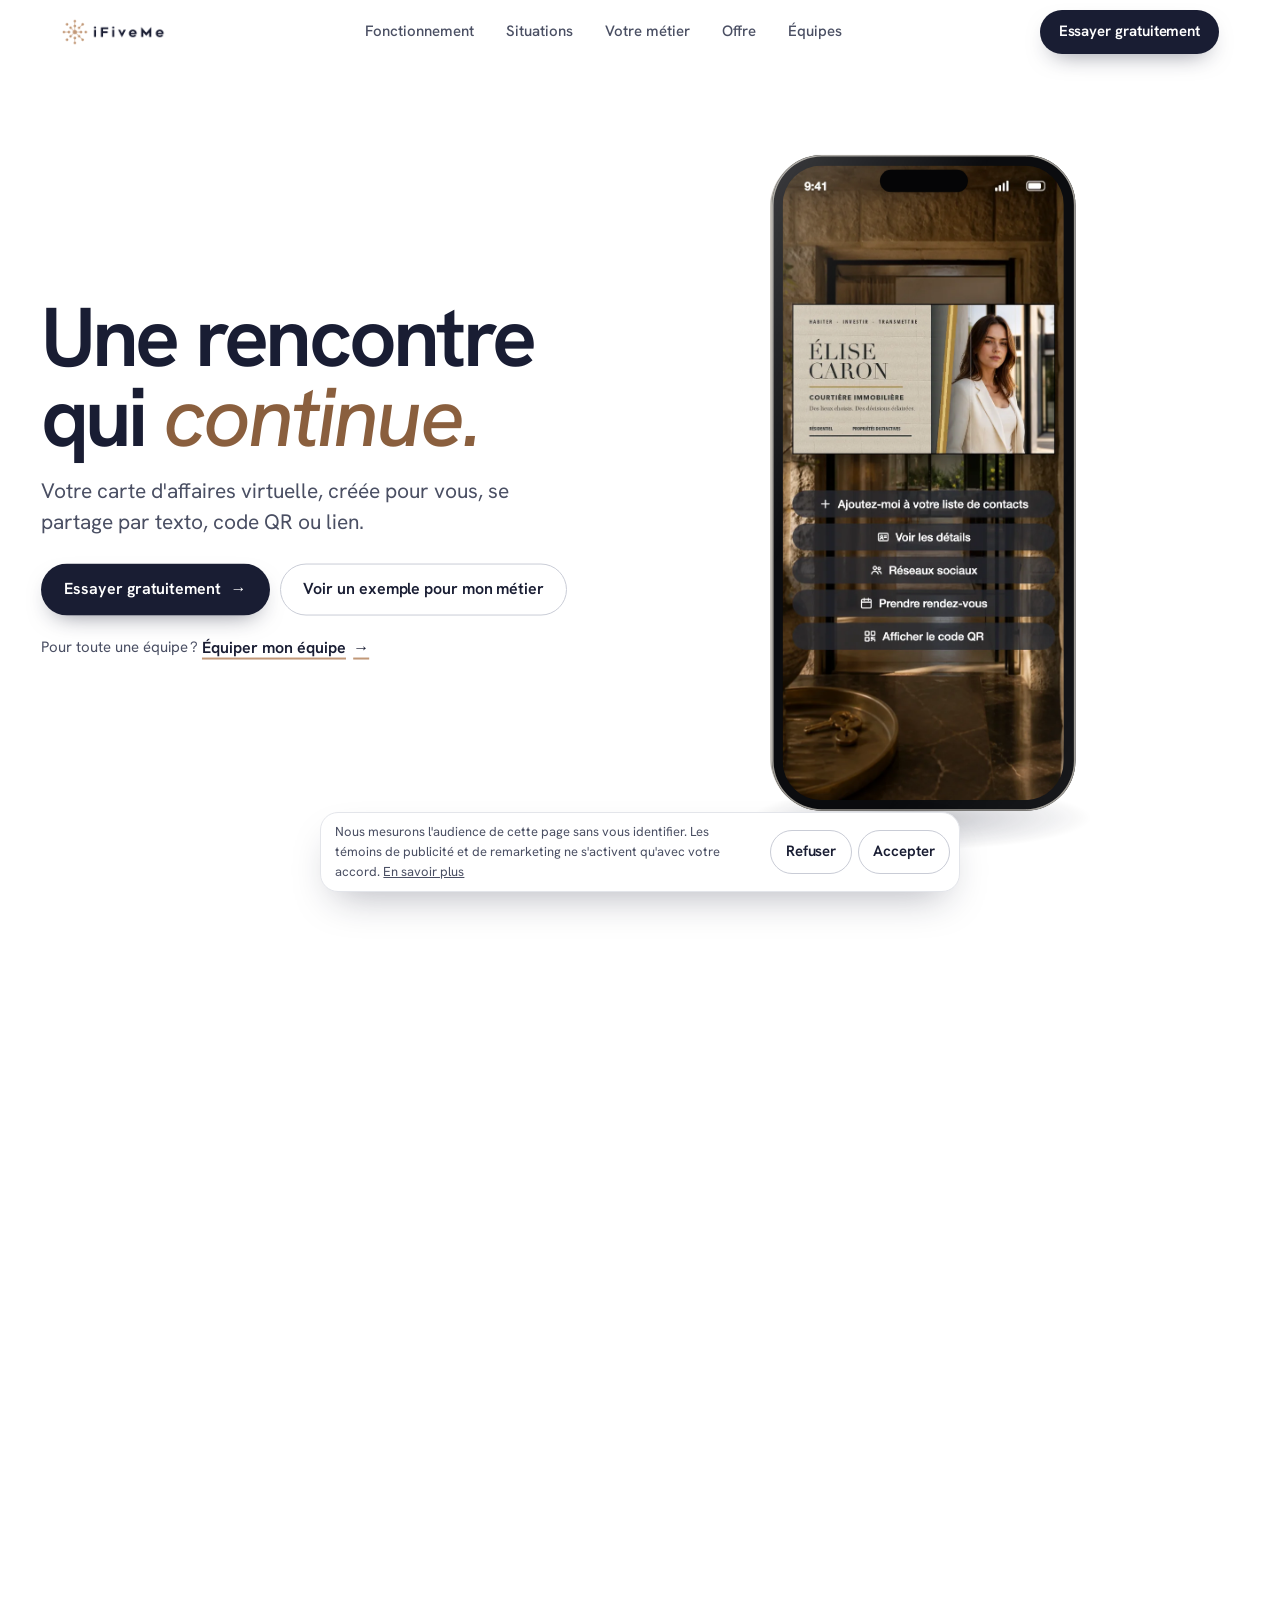
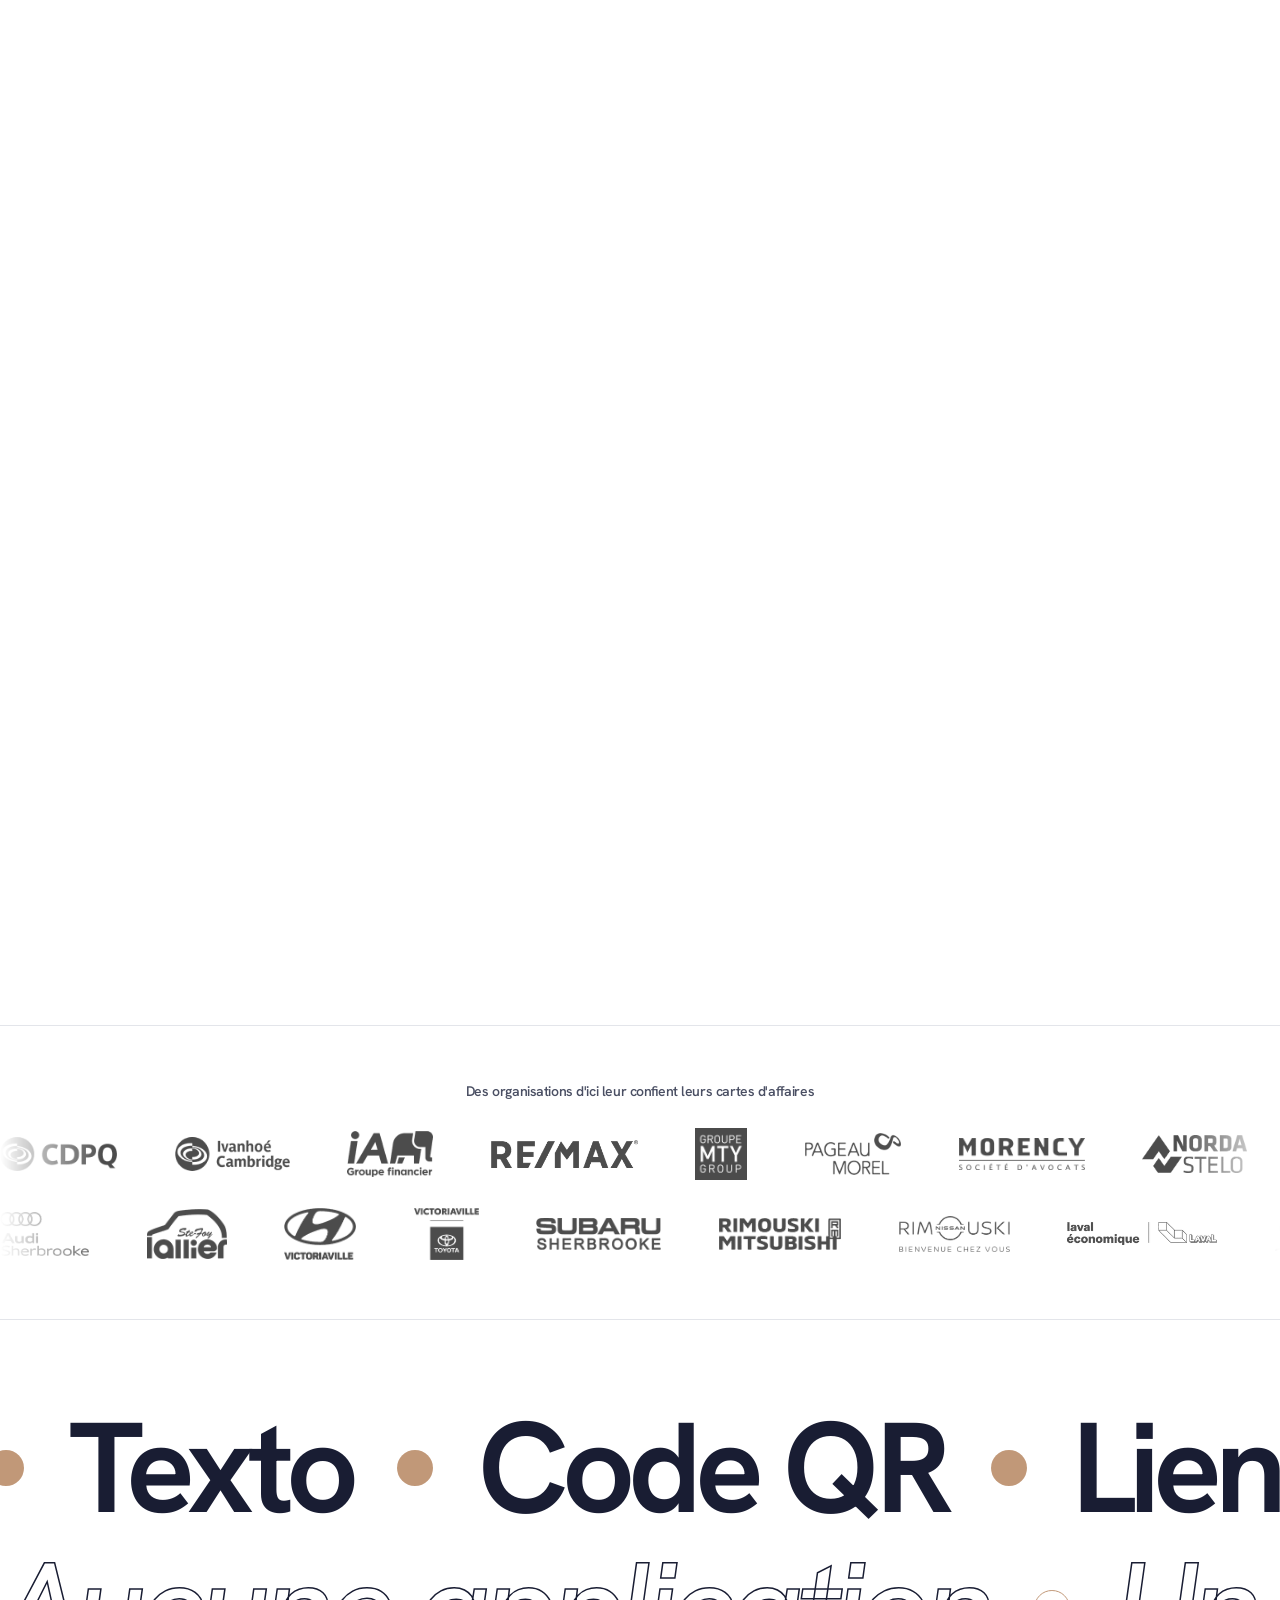
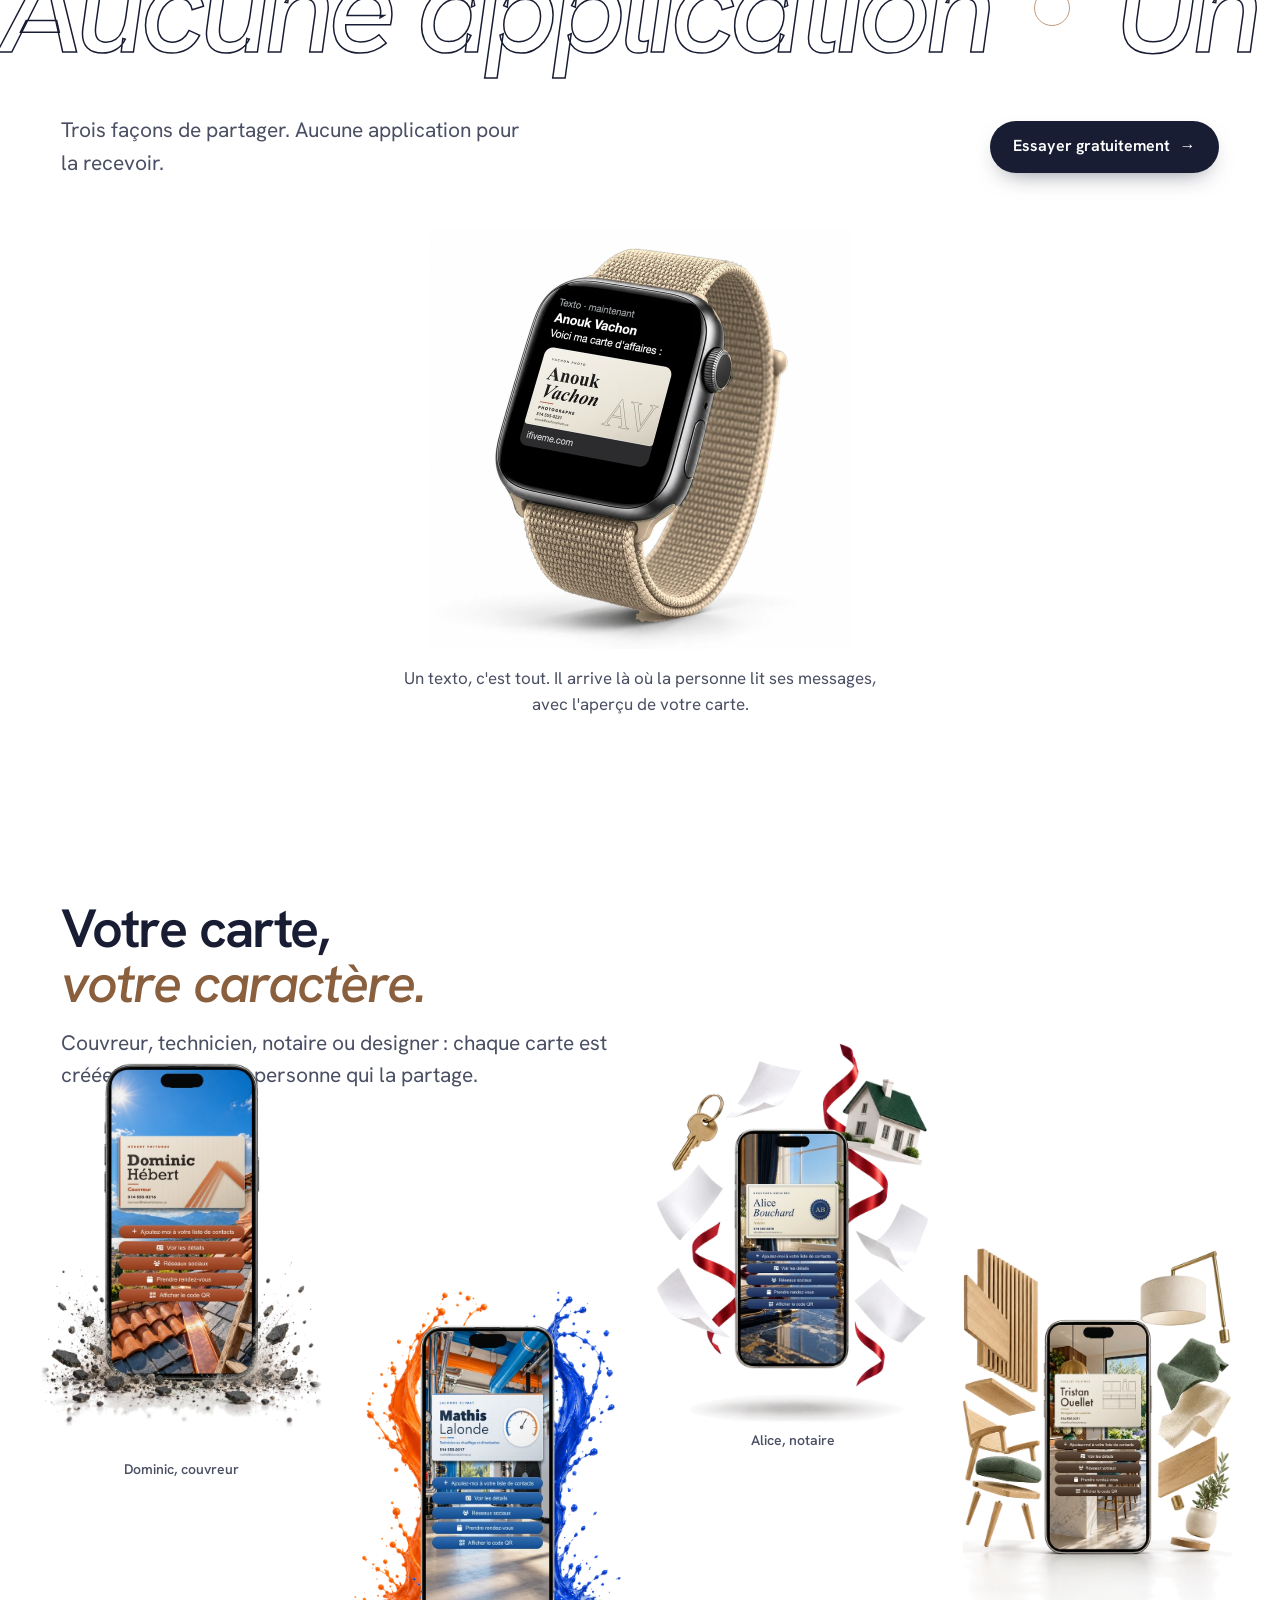
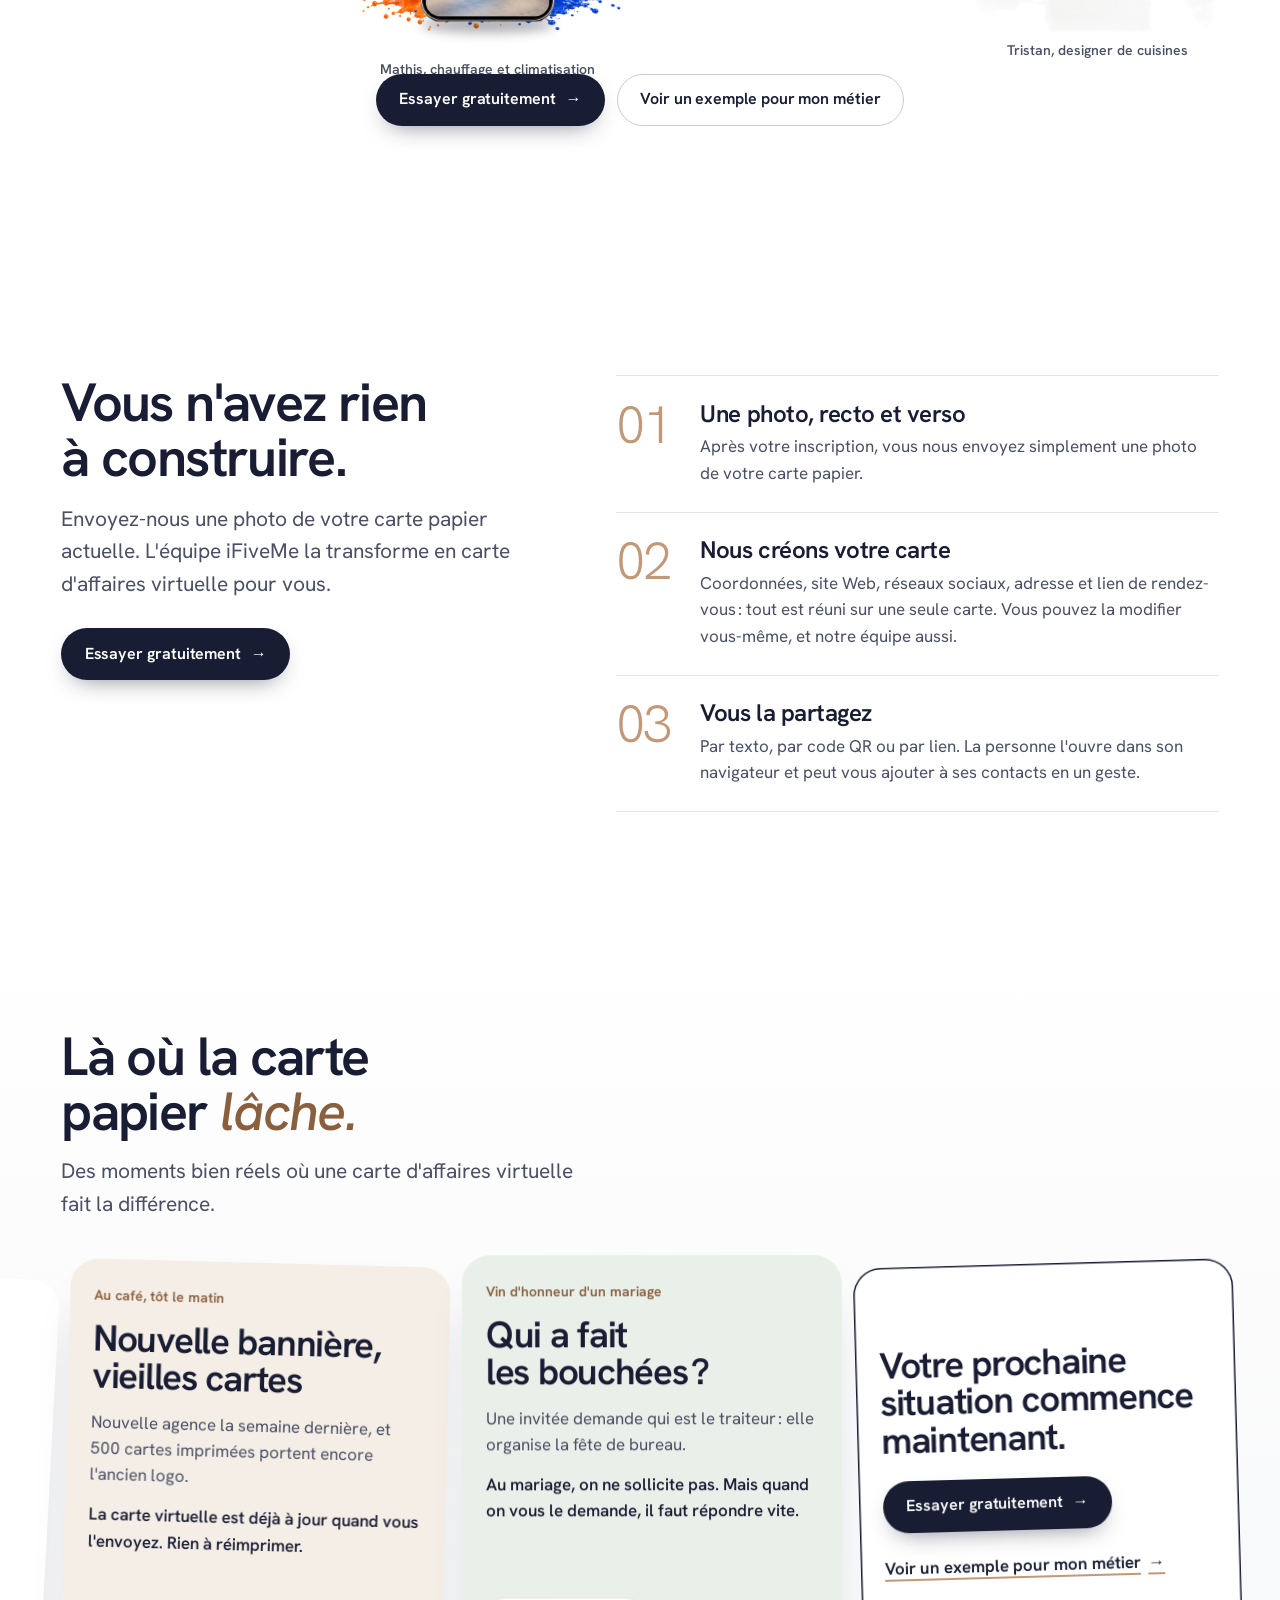
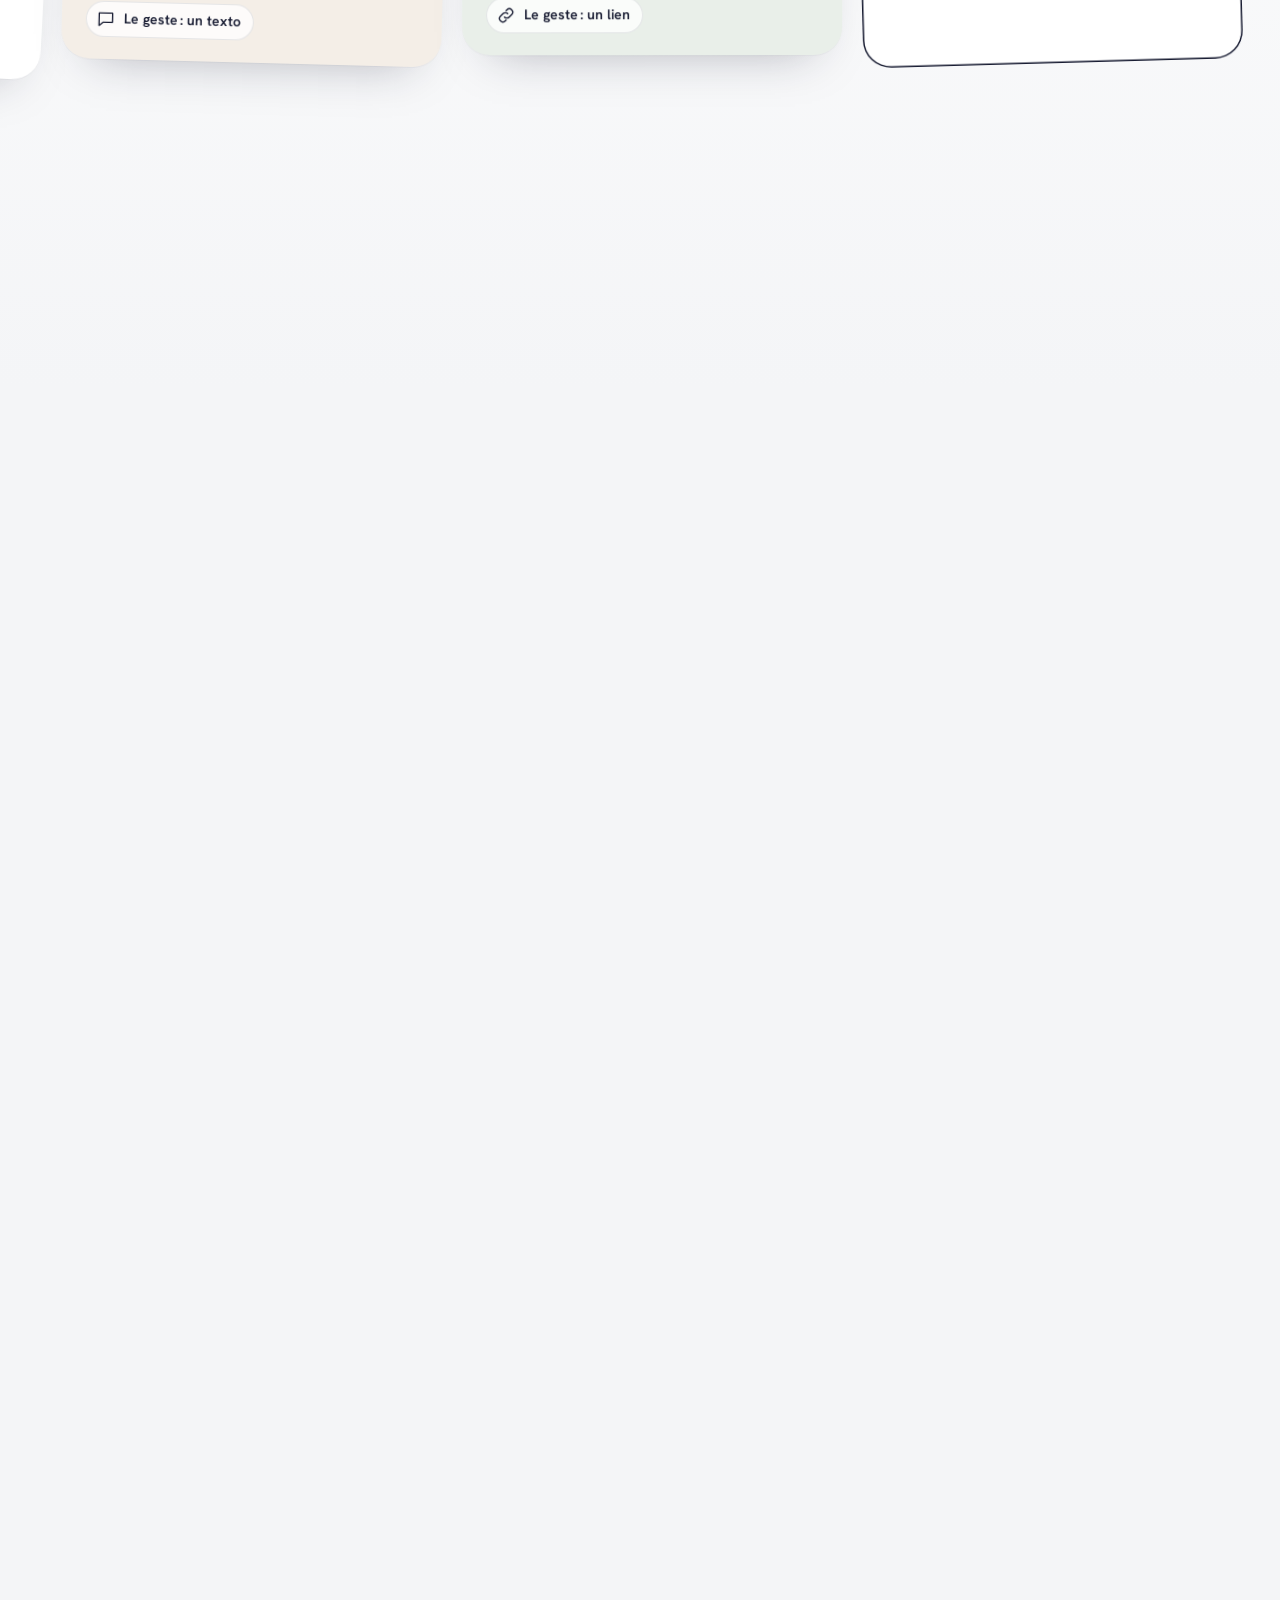
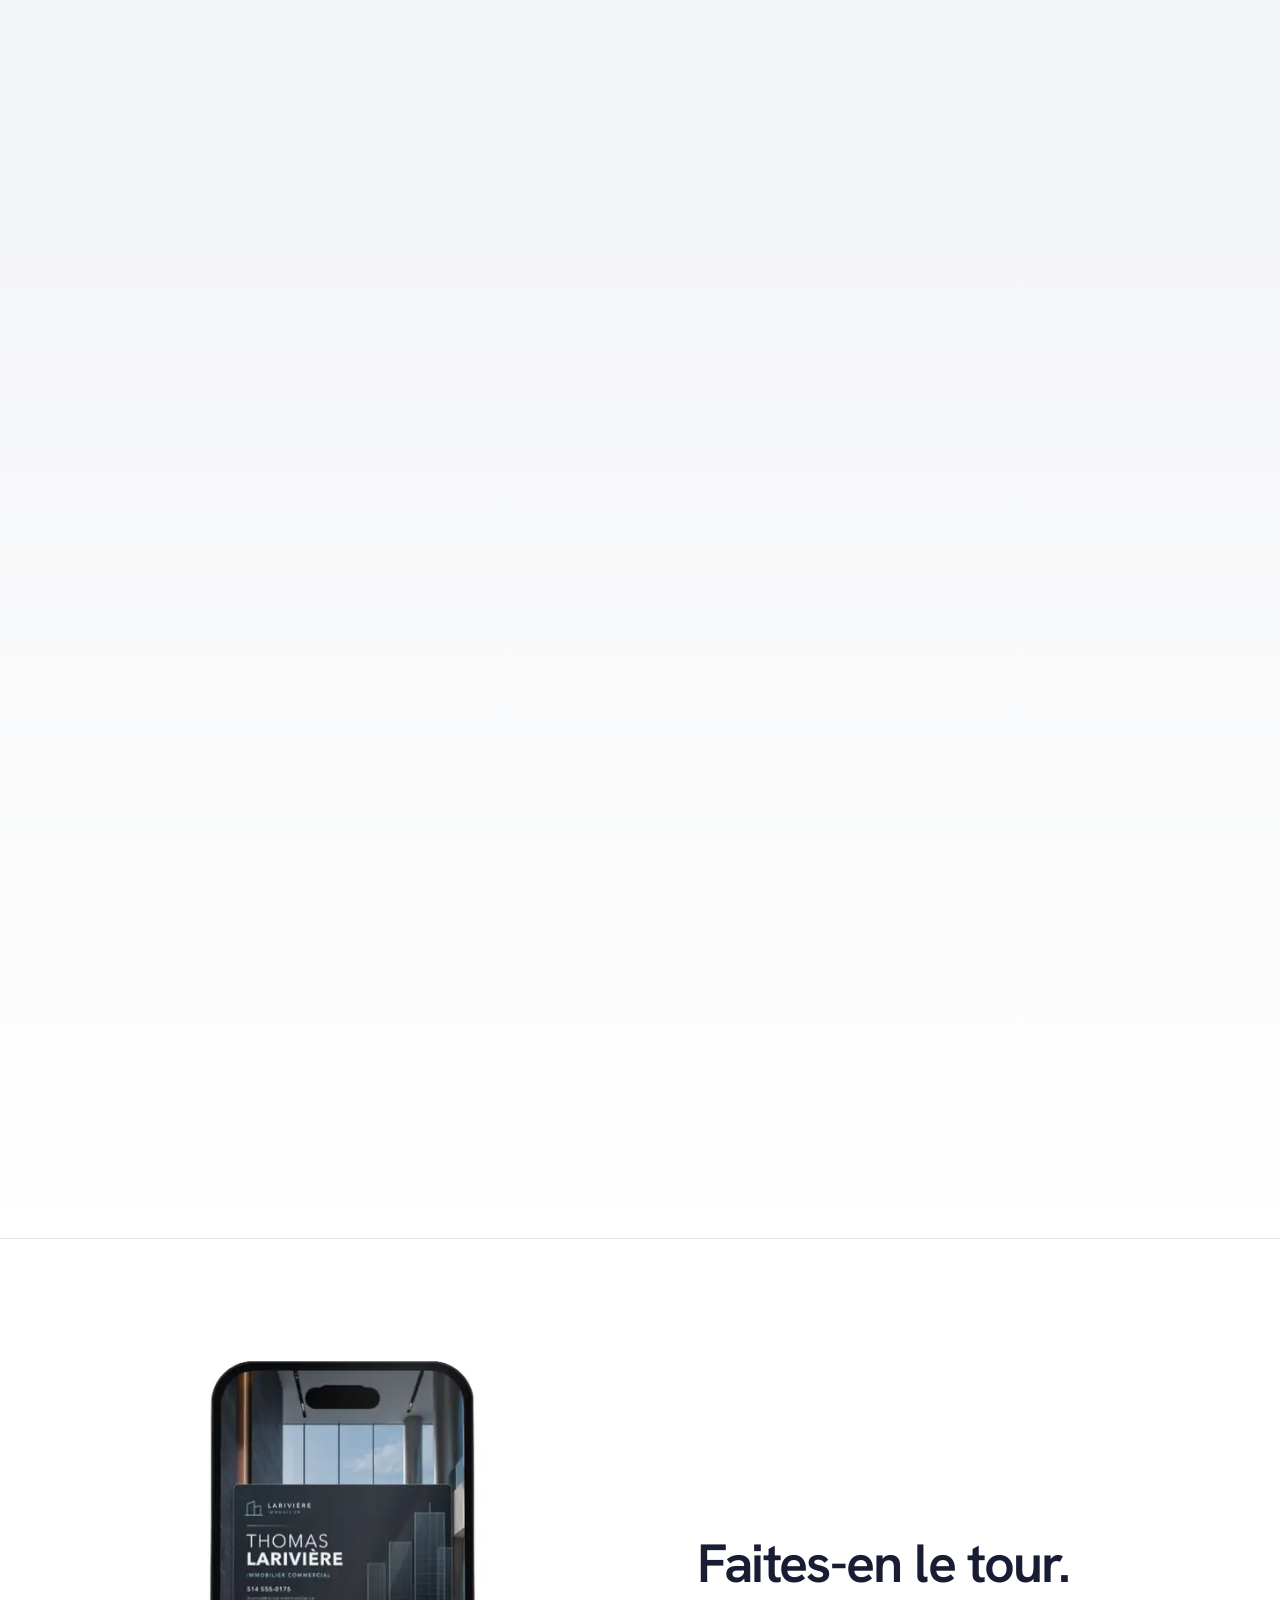
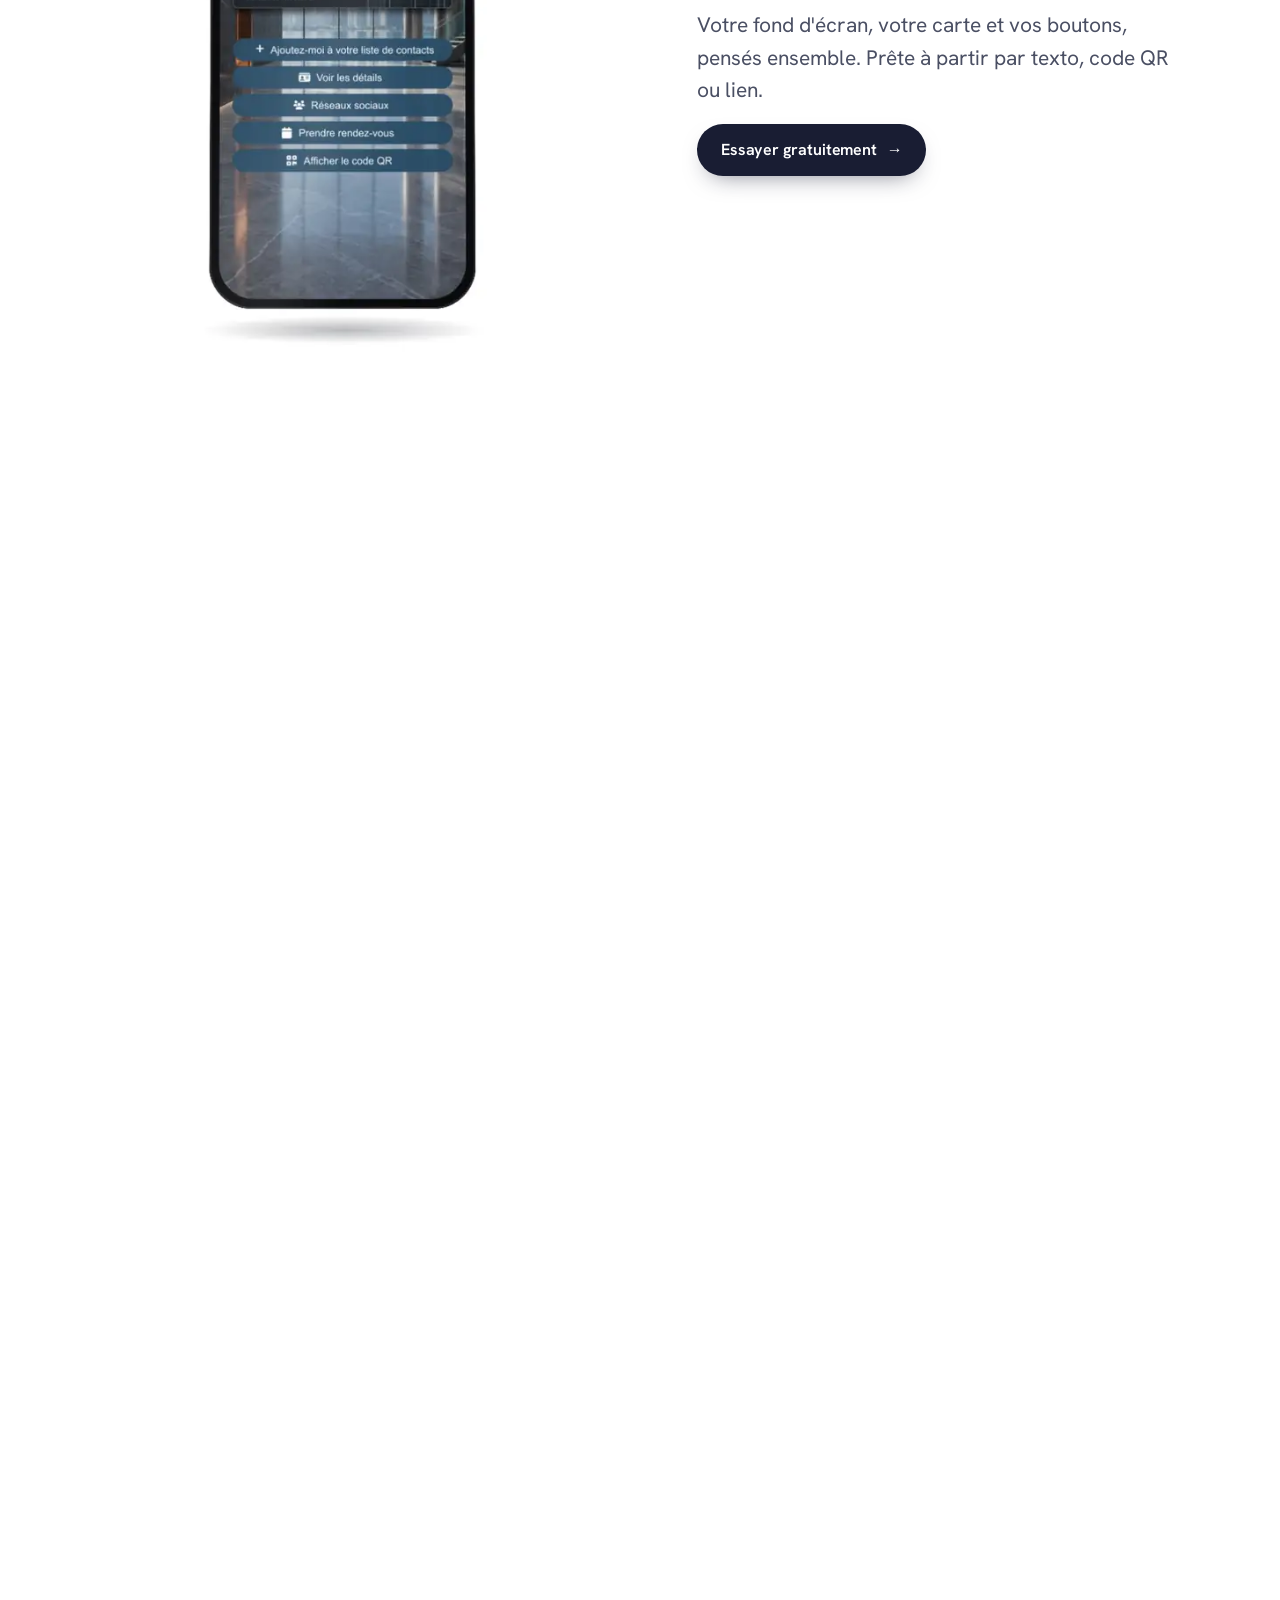
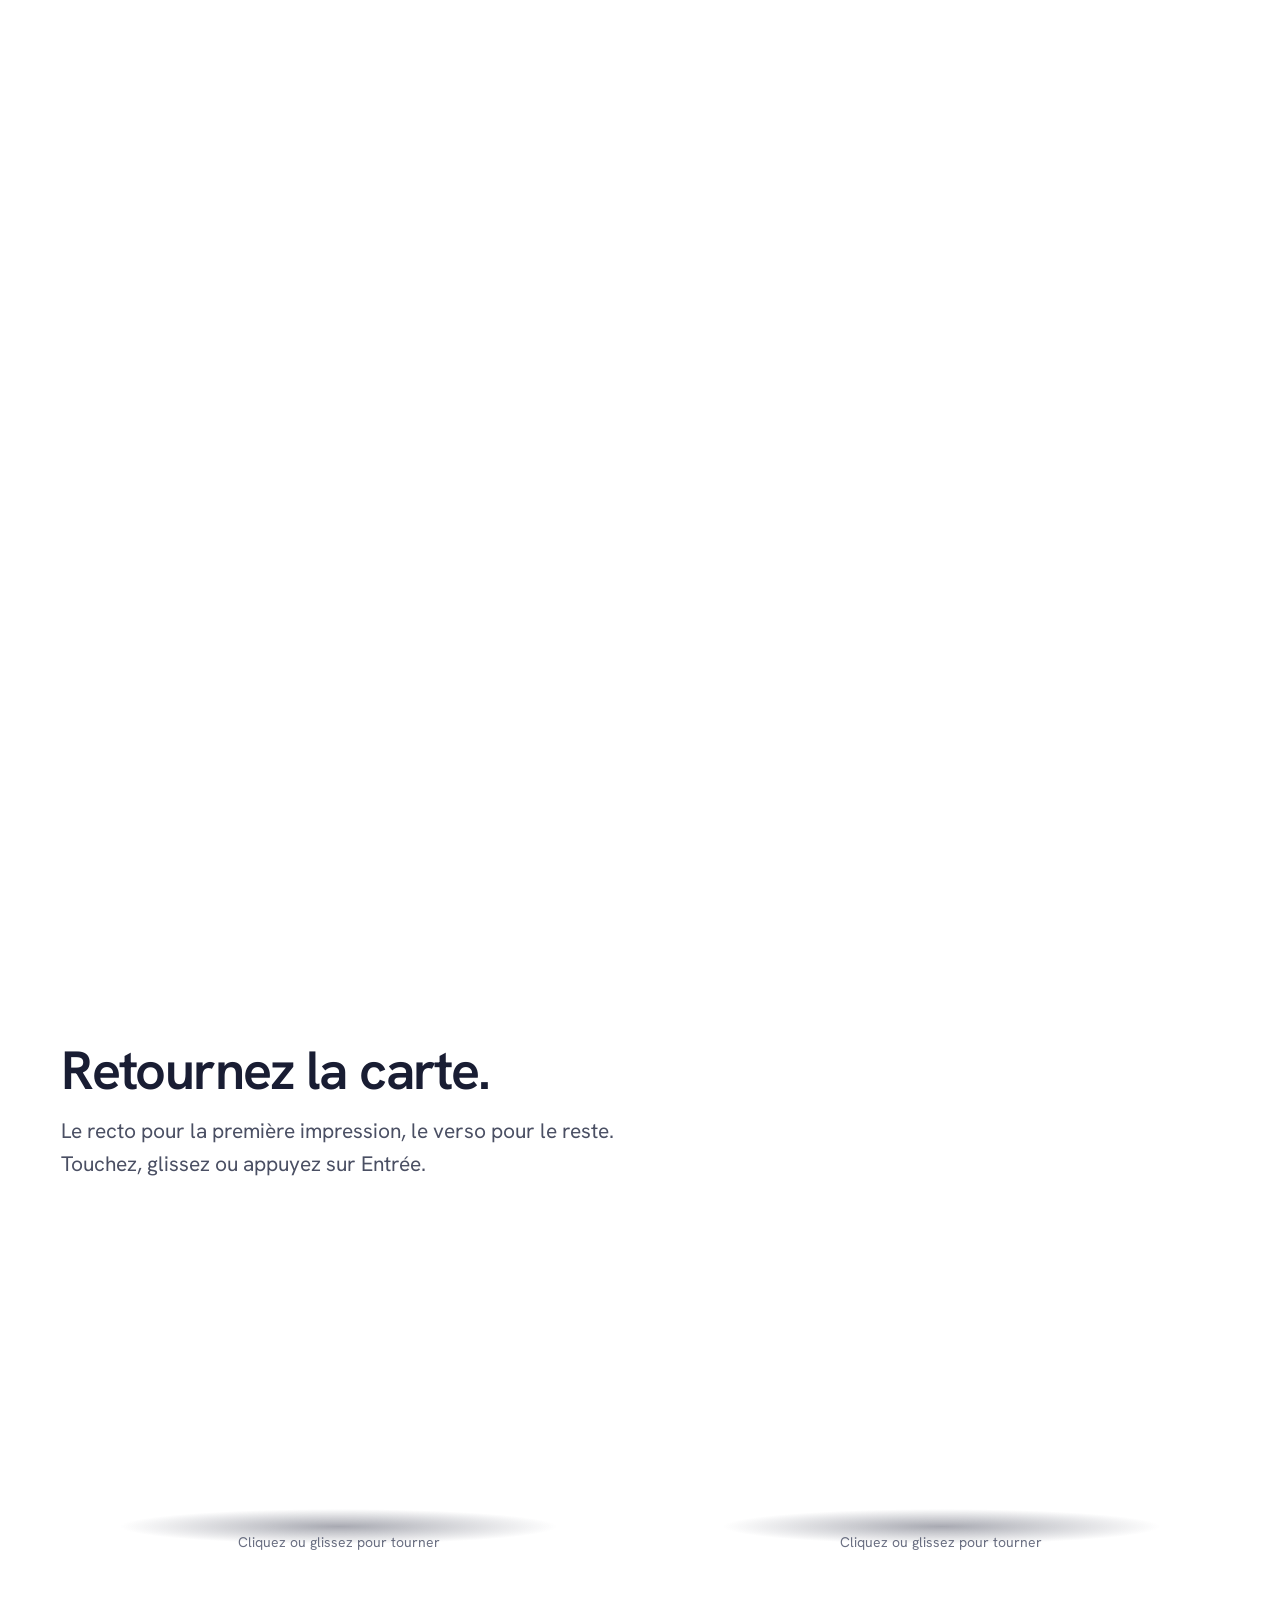
==== commit c8fd22de: "Page de vente officielle : formulaires fonctionnels (repli courriel), suivi et consentement, partage" ====
--- a/index.html
+++ b/index.html
@@ -6,6 +6,26 @@
 <title>iFiveMe · Carte d'affaires virtuelle</title>
 <meta name="description" content="Votre carte d'affaires virtuelle, créée pour vous à partir de votre carte papier. Elle se partage par texto, code QR ou lien, sans application pour la recevoir.">
 <meta name="robots" content="noindex, nofollow">
+<meta name="referrer" content="strict-origin-when-cross-origin">
+<link rel="icon" href="./favicon.ico" sizes="any">
+<link rel="icon" type="image/png" sizes="32x32" href="./favicon-32.png">
+<link rel="apple-touch-icon" href="./apple-touch-icon.png">
+<meta property="og:type" content="website">
+<meta property="og:locale" content="fr_CA">
+<meta property="og:site_name" content="iFiveMe">
+<meta property="og:title" content="iFiveMe : une rencontre qui continue">
+<meta property="og:description" content="Votre carte d'affaires virtuelle, créée pour vous à partir de votre carte papier. Elle se partage par texto, code QR ou lien, sans application pour la recevoir.">
+<meta property="og:url" content="https://richlosier.github.io/ifiveme-page-vente/">
+<meta property="og:image" content="https://richlosier.github.io/ifiveme-page-vente/og-image.jpg">
+<meta property="og:image:type" content="image/jpeg">
+<meta property="og:image:width" content="1200">
+<meta property="og:image:height" content="630">
+<meta property="og:image:alt" content="Une carte d&#x27;affaires virtuelle iFiveMe ouverte sur un téléphone, avec le texto qui la partage.">
+<meta name="twitter:card" content="summary_large_image">
+<meta name="twitter:title" content="iFiveMe : une rencontre qui continue">
+<meta name="twitter:description" content="Votre carte d'affaires virtuelle, créée pour vous à partir de votre carte papier. Elle se partage par texto, code QR ou lien, sans application pour la recevoir.">
+<meta name="twitter:image" content="https://richlosier.github.io/ifiveme-page-vente/og-image.jpg">
+<meta name="twitter:image:alt" content="Une carte d&#x27;affaires virtuelle iFiveMe ouverte sur un téléphone, avec le texto qui la partage.">
 <meta name="theme-color" content="#ffffff">
 <link rel="preload" href="./fonts/hanken-grotesk-latin-wght-normal.woff2" as="font" type="font/woff2" crossorigin>
 <link rel="preload" href="./fonts/hanken-grotesk-latin-wght-italic.woff2" as="font" type="font/woff2" crossorigin>
@@ -14,8 +34,6 @@
 </head>
 <body>
 <a class="skip" href="#contenu">Aller au contenu</a>
-
-<aside class="demo-ribbon" data-demo-only aria-label="Démonstration"><strong>Démonstration privée</strong> · rien n'est envoyé, rien n'est mesuré.</aside>
 
 <header class="site-header" id="haut">
   <div class="wrap">
@@ -35,6 +53,7 @@
   <!-- Récit 3D : le téléphone tourne, s'ouvre, montre la carte, puis le texto part. Piloté par le défilement. -->
   <section class="story" id="histoire" aria-labelledby="hero-titre" data-story>
     <div class="story-stage" data-stage>
+      <div class="story-frame" data-frame>
       <div class="story-copy" data-hero-copy>
         <h1 id="hero-titre">Une rencontre qui <em>continue.</em></h1>
         <p class="hero-lead">Votre carte d'affaires virtuelle, créée pour vous, se partage par texto, code QR ou lien.</p>
@@ -45,7 +64,7 @@
         </div>
       </div>
 
-      <figure class="scene" aria-label="Le téléphone d'Élise Caron, courtière immobilière : il tourne, s'ouvre, montre sa carte d'affaires virtuelle, puis un texto part vers un autre téléphone qui ouvre la carte dans le navigateur.">
+      <figure class="scene" aria-label="Le téléphone d'Élise Caron, courtière immobilière : il tourne, s'ouvre, montre sa carte d'affaires virtuelle, puis un texto part vers un autre téléphone qui ouvre la carte dans le navigateur, puis enregistre le contact dans son carnet d'adresses.">
         <div class="ground" data-ground aria-hidden="true"></div>
         <div class="ground ground-2" data-ground2 aria-hidden="true"></div>
 
@@ -85,7 +104,26 @@
               <div class="msg-head"><span class="avatar">ÉC</span><b>Élise Caron</b><small>Texto · maintenant</small></div>
               <div class="msg-slot" data-slot></div>
               <img class="screen-open" data-open src="./assets/carte-exemple.webp" width="660" height="1428" alt="" loading="lazy" decoding="async">
-              <span class="added" data-added><b>Ajoutée à vos contacts</b>Élise Caron</span>
+              <span class="tap" data-tap></span>
+              <span class="added" data-added>Contact enregistré</span>
+              <div class="contact" data-contact>
+                <span class="ct-back">‹&#8239;Contacts</span>
+                <div class="ct-hero"><span class="ct-avatar">ÉC</span><b>Élise Caron</b><small>Courtière immobilière</small></div>
+                <div class="ct-actions">
+                  <span class="ct-a-mob"><svg viewBox="0 0 24 24" aria-hidden="true"><path d="M6.6 3.5h3l1.4 4-2 1.3a11 11 0 0 0 5.2 5.2l1.3-2 4 1.4v3a2 2 0 0 1-2.2 2A15.5 15.5 0 0 1 4.6 5.7a2 2 0 0 1 2-2.2z"/></svg></span><span class="ct-a-msg"><svg viewBox="0 0 24 24" aria-hidden="true"><path d="M4 5h16a1 1 0 0 1 1 1v10a1 1 0 0 1-1 1h-8l-5 4v-4H4a1 1 0 0 1-1-1V6a1 1 0 0 1 1-1z"/></svg></span><span class="ct-a-mail"><svg viewBox="0 0 24 24" aria-hidden="true"><path d="M3 6.5A1.5 1.5 0 0 1 4.5 5h15A1.5 1.5 0 0 1 21 6.5v11a1.5 1.5 0 0 1-1.5 1.5h-15A1.5 1.5 0 0 1 3 17.5zM4.5 7l7.5 5.5L19.5 7"/></svg></span>
+                </div>
+                <div class="ct-list">
+                  <div data-ct-row class="ct-mob"><svg viewBox="0 0 24 24" aria-hidden="true"><path d="M6.6 3.5h3l1.4 4-2 1.3a11 11 0 0 0 5.2 5.2l1.3-2 4 1.4v3a2 2 0 0 1-2.2 2A15.5 15.5 0 0 1 4.6 5.7a2 2 0 0 1 2-2.2z"/></svg><span><small>mobile</small><em class="ct-v">418 555 0142</em></span></div>
+                  <div data-ct-row class="ct-mail"><svg viewBox="0 0 24 24" aria-hidden="true"><path d="M3 6.5A1.5 1.5 0 0 1 4.5 5h15A1.5 1.5 0 0 1 21 6.5v11a1.5 1.5 0 0 1-1.5 1.5h-15A1.5 1.5 0 0 1 3 17.5zM4.5 7l7.5 5.5L19.5 7"/></svg><span><small>courriel</small><em class="ct-v">elise.caron@exemple.ca</em></span></div>
+                  <div data-ct-row class="ct-web"><svg viewBox="0 0 24 24" aria-hidden="true"><circle cx="12" cy="12" r="9"/><path d="M3 12h18M12 3c3 3 3 15 0 18M12 3c-3 3-3 15 0 18"/></svg><span><small>site web</small><em class="ct-v">elise-caron.exemple.ca</em></span></div>
+                  <div data-ct-row class="ct-ig"><svg viewBox="0 0 24 24" aria-hidden="true"><rect x="4" y="4" width="16" height="16" rx="5"/><circle cx="12" cy="12" r="3.6"/><circle cx="16.8" cy="7.2" r=".6"/></svg><span><small>Instagram</small><em class="ct-v">@elisecaron.courtiere</em></span></div>
+                  <div data-ct-row class="ct-li"><b aria-hidden="true">in</b><span><small>LinkedIn</small><em class="ct-v">/in/elisecaron-courtiere</em></span></div>
+                  <div data-ct-row class="ct-fb"><b aria-hidden="true">f</b><span><small>Facebook</small><em class="ct-v">/elisecaron.courtiere</em></span></div>
+                  <div data-ct-row class="ct-tt"><svg viewBox="0 0 24 24" aria-hidden="true"><path class="tt-c" transform="translate(-1 1)" d="M14 4v10.5a3.2 3.2 0 1 1-3.2-3.2M14 4c.3 2.4 1.9 3.9 4.2 4.1"/><path class="tt-p" transform="translate(1 -1)" d="M14 4v10.5a3.2 3.2 0 1 1-3.2-3.2M14 4c.3 2.4 1.9 3.9 4.2 4.1"/><path class="tt-w" d="M14 4v10.5a3.2 3.2 0 1 1-3.2-3.2M14 4c.3 2.4 1.9 3.9 4.2 4.1"/></svg><span><small>TikTok</small><em class="ct-v">@elisecaron.courtiere</em></span></div>
+                  <div data-ct-row class="ct-cal"><svg viewBox="0 0 24 24" aria-hidden="true"><rect x="4" y="5.5" width="16" height="14" rx="2.5"/><path d="M4 10h16M8.5 3.5v4M15.5 3.5v4"/></svg><span><small>rendez-vous</small><em class="ct-v">Prendre rendez-vous</em></span></div>
+                  <div data-ct-row class="ct-pin"><svg viewBox="0 0 24 24" aria-hidden="true"><path d="M12 21s6.5-5.6 6.5-11a6.5 6.5 0 0 0-13 0c0 5.4 6.5 11 6.5 11z"/><circle cx="12" cy="10" r="2.3"/></svg><span><small>bureau</small><em class="ct-v">100, rue Exemple, Québec</em></span></div>
+                </div>
+              </div>
             </div>
           </div>
           <div class="l l-glass"><span class="island"></span></div>
@@ -98,12 +136,13 @@
         <li data-act><b>Vous n'avez rien à construire.</b> Envoyez une photo de votre carte papier&#8239;: notre équipe la transforme en carte d'affaires virtuelle pour vous.</li>
         <li data-act><b>Tout est sur une seule carte.</b> Coordonnées, site Web, réseaux sociaux, adresse et lien de rendez-vous.</li>
         <li data-act><b>Un texto, et c'est parti.</b> Par texto, par code QR ou par lien&#8239;: vous choisissez.</li>
-        <li data-act><b>Elle s'ouvre dans le navigateur.</b> Aucune application à installer pour la recevoir. La personne vous ajoute à ses contacts en un geste.</li>
+        <li data-act><b>Elle s'ouvre dans le navigateur.</b> Aucune application à installer pour la recevoir. La personne vous ajoute à ses contacts en un geste. <strong>Un seul lien, tout votre univers.</strong></li>
       </ol>
 
       <div class="story-end" data-story-end>
         <a class="btn btn-primary" data-door="essai" data-checkout="trial" href="https://checkout.ifiveme.com/activation-carte-daffaires-virtuelle-ft/">Essayer gratuitement <span class="arrow" aria-hidden="true">→</span></a>
         <a class="btn btn-secondary" data-door="exemple" href="#metiers">Voir un exemple pour mon métier</a>
+      </div>
       </div>
     </div>
   </section>
@@ -127,9 +166,9 @@
   <section class="impact" aria-labelledby="impact-titre" data-impact>
     <div class="wrap impact-head reveal">
       <h2 id="impact-titre">Votre carte, <em>votre caractère.</em></h2>
-      <p>Couvreur, consultante, courtier ou designer&#8239;: chaque carte est créée à l'image de la personne qui la partage.</p>
-    </div>
-    <ul class="impact-grid" role="list"><li class="imp" data-imp><img src="./assets/impact/marc.webp" width="717" height="1000" loading="lazy" decoding="async" alt="La carte d'affaires virtuelle de Marc Mercier, couvreur, sur un téléphone de face."><p>Marc, couvreur</p></li><li class="imp" data-imp><img src="./assets/impact/ines.webp" width="717" height="1000" loading="lazy" decoding="async" alt="La carte d'affaires virtuelle d'Inès Rahmani, consultante marketing, sur un téléphone de face."><p>Inès, consultante marketing</p></li><li class="imp" data-imp><img src="./assets/impact/charles.webp" width="720" height="994" loading="lazy" decoding="async" alt="La carte d'affaires virtuelle de Charles Vallée, courtier hypothécaire, sur un téléphone de face."><p>Charles, courtier hypothécaire</p></li><li class="imp" data-imp><img src="./assets/impact/noemie.webp" width="717" height="1000" loading="lazy" decoding="async" alt="La carte d'affaires virtuelle de Noémie Fortin, designer d'intérieur, sur un téléphone de face."><p>Noémie, designer d'intérieur</p></li></ul>
+      <p>Couvreur, technicien, notaire ou designer&#8239;: chaque carte est créée à l'image de la personne qui la partage.</p>
+    </div>
+    <ul class="impact-grid" role="list"><li class="imp" data-imp><img src="./assets/impact/dominic.webp" width="720" height="1004" decoding="async" alt="La carte d'affaires virtuelle de Dominic Hébert, couvreur, sur un téléphone de face."><p>Dominic, couvreur</p></li><li class="imp" data-imp><img src="./assets/impact/mathis.webp" width="720" height="1004" decoding="async" alt="La carte d'affaires virtuelle de Mathis Lalonde, technicien en chauffage et climatisation, sur un téléphone de face."><p>Mathis, chauffage et climatisation</p></li><li class="imp" data-imp><img src="./assets/impact/alice.webp" width="720" height="994" decoding="async" alt="La carte d'affaires virtuelle d'Alice Bouchard, notaire, sur un téléphone de face."><p>Alice, notaire</p></li><li class="imp" data-imp><img src="./assets/impact/tristan.webp" width="720" height="1005" decoding="async" alt="La carte d'affaires virtuelle de Tristan Ouellet, designer de cuisines, sur un téléphone de face."><p>Tristan, designer de cuisines</p></li></ul>
     <div class="wrap impact-cta reveal">
       <a class="btn btn-primary" data-door="essai" data-checkout="trial" href="https://checkout.ifiveme.com/activation-carte-daffaires-virtuelle-ft/">Essayer gratuitement <span class="arrow" aria-hidden="true">→</span></a>
       <a class="btn btn-secondary" data-door="exemple" href="#metiers">Voir un exemple pour mon métier</a>
@@ -175,8 +214,8 @@
         </li>
         <li class="sit sit-c">
           <p class="sit-place">Porte ouverte, dimanche</p>
-          <h3>La file sur le perron</h3>
-          <p class="sit-scene">Dix visiteurs attendent sur les marches et le petit présentoir de cartes est vide depuis 14&nbsp;h.</p>
+          <h3>La file devant la porte</h3>
+          <p class="sit-scene">Dix visiteurs attendent à l'entrée et le petit présentoir de cartes est vide depuis 14&nbsp;h.</p>
           <p class="sit-tension">Chaque visiteur scanne le code en passant la porte et repart avec vous dans ses contacts.</p>
           <p class="sit-geste"><svg viewBox="0 0 24 24" aria-hidden="true" focusable="false"><path d="M4 4h6v6H4zM14 4h6v6h-6zM4 14h6v6H4zM14 14h2v2h-2zM18 18h2v2h-2zM14 18h2M18 14h2"/></svg>Le geste&#8239;: le code QR</p>
         </li>
@@ -211,7 +250,7 @@
         <li class="sit sit-h">
           <p class="sit-place">Vin d'honneur d'un mariage</p>
           <h3>Qui a fait les bouchées&#8239;?</h3>
-          <p class="sit-scene">Une invitée demande qui est le traiteur&#8239;: elle organise le party de bureau.</p>
+          <p class="sit-scene">Une invitée demande qui est le traiteur&#8239;: elle organise la fête de bureau.</p>
           <p class="sit-tension">Au mariage, on ne sollicite pas. Mais quand on vous le demande, il faut répondre vite.</p>
           <p class="sit-geste"><svg viewBox="0 0 24 24" aria-hidden="true" focusable="false"><path d="M10 14a4 4 0 0 0 5.7 0l3-3a4 4 0 0 0-5.7-5.7l-1 1"/><path d="M14 10a4 4 0 0 0-5.7 0l-3 3a4 4 0 0 0 5.7 5.7l1-1"/></svg>Le geste&#8239;: un lien</p>
         </li>
@@ -227,7 +266,7 @@
   <section class="spin" aria-labelledby="spin-titre" data-seq>
     <div class="spin-stage" data-seq-stage>
       <div class="spin-media">
-        <img class="spin-poster" src="./assets/seq/rot-frame-0001.webp" width="640" height="800" alt="La carte d'affaires virtuelle de Thomas Larivière, courtier en immobilier commercial, sur un téléphone de face. Au défilement, le téléphone tourne, puis la carte se sépare en couches : fond d'écran, carte et boutons." loading="lazy" decoding="async">
+        <img class="spin-poster" src="./assets/seq/rot-frame-0001.webp" width="640" height="800" alt="La carte d'affaires virtuelle de Thomas Larivière, courtier en immobilier commercial, sur un téléphone de face. Au défilement, le téléphone fait un tour complet sur lui-même, puis la carte se sépare en couches : fond d'écran, carte et boutons." loading="lazy" decoding="async">
         <canvas class="spin-canvas" width="640" height="800" data-seq-canvas aria-hidden="true"></canvas>
       </div>
       <div class="spin-copy">
@@ -236,93 +275,133 @@
         <a class="btn btn-primary" data-door="essai" data-checkout="trial" href="https://checkout.ifiveme.com/activation-carte-daffaires-virtuelle-ft/">Essayer gratuitement <span class="arrow" aria-hidden="true">→</span></a>
       </div>
     </div>
-    <script type="application/json" data-seq-frames>{"frames": ["./assets/seq/rot-frame-0001.webp", "./assets/seq/rot-frame-0002.webp", "./assets/seq/rot-frame-0003.webp", "./assets/seq/rot-frame-0004.webp", "./assets/seq/rot-frame-0005.webp", "./assets/seq/rot-frame-0006.webp", "./assets/seq/rot-frame-0007.webp", "./assets/seq/rot-frame-0008.webp", "./assets/seq/rot-frame-0009.webp", "./assets/seq/rot-frame-0010.webp", "./assets/seq/rot-frame-0011.webp", "./assets/seq/rot-frame-0012.webp", "./assets/seq/rot-frame-0013.webp", "./assets/seq/rot-frame-0014.webp", "./assets/seq/rot-frame-0015.webp", "./assets/seq/rot-frame-0016.webp", "./assets/seq/rot-frame-0017.webp", "./assets/seq/rot-frame-0018.webp", "./assets/seq/rot-frame-0019.webp", "./assets/seq/rot-frame-0020.webp", "./assets/seq/rot-frame-0021.webp", "./assets/seq/rot-frame-0022.webp", "./assets/seq/rot-frame-0023.webp", "./assets/seq/rot-frame-0024.webp", "./assets/seq/rot-frame-0025.webp", "./assets/seq/rot-frame-0026.webp", "./assets/seq/rot-frame-0027.webp", "./assets/seq/rot-frame-0028.webp", "./assets/seq/rot-frame-0029.webp", "./assets/seq/rot-frame-0030.webp", "./assets/seq/rot-frame-0031.webp", "./assets/seq/rot-frame-0032.webp", "./assets/seq/rot-frame-0033.webp", "./assets/seq/rot-frame-0034.webp", "./assets/seq/rot-frame-0035.webp", "./assets/seq/rot-frame-0036.webp", "./assets/seq/rot-frame-0037.webp", "./assets/seq/rot-frame-0038.webp", "./assets/seq/rot-frame-0039.webp", "./assets/seq/rot-frame-0040.webp", "./assets/seq/rot-frame-0041.webp", "./assets/seq/rot-frame-0042.webp", "./assets/seq/rot-frame-0043.webp", "./assets/seq/rot-frame-0044.webp", "./assets/seq/rot-frame-0045.webp", "./assets/seq/rot-frame-0046.webp", "./assets/seq/rot-frame-0047.webp", "./assets/seq/rot-frame-0048.webp", "./assets/seq/rot-frame-0049.webp", "./assets/seq/rot-frame-0050.webp", "./assets/seq/rot-frame-0051.webp", "./assets/seq/rot-frame-0052.webp", "./assets/seq/rot-frame-0053.webp", "./assets/seq/rot-frame-0054.webp", "./assets/seq/rot-frame-0055.webp", "./assets/seq/rot-frame-0056.webp", "./assets/seq/rot-frame-0057.webp", "./assets/seq/rot-frame-0058.webp", "./assets/seq/rot-frame-0059.webp", "./assets/seq/rot-frame-0060.webp", "./assets/seq/rot-frame-0061.webp", "./assets/seq/rot-frame-0062.webp", "./assets/seq/rot-frame-0063.webp", "./assets/seq/rot-frame-0064.webp", "./assets/seq/rot-frame-0065.webp", "./assets/seq/rot-frame-0066.webp", "./assets/seq/rot-frame-0067.webp", "./assets/seq/rot-frame-0068.webp", "./assets/seq/rot-frame-0069.webp", "./assets/seq/rot-frame-0070.webp", "./assets/seq/rot-frame-0071.webp", "./assets/seq/rot-frame-0072.webp", "./assets/seq/exp-frame-0001.webp", "./assets/seq/exp-frame-0002.webp", "./assets/seq/exp-frame-0003.webp", "./assets/seq/exp-frame-0004.webp", "./assets/seq/exp-frame-0005.webp", "./assets/seq/exp-frame-0006.webp", "./assets/seq/exp-frame-0007.webp", "./assets/seq/exp-frame-0008.webp", "./assets/seq/exp-frame-0009.webp", "./assets/seq/exp-frame-0010.webp", "./assets/seq/exp-frame-0011.webp", "./assets/seq/exp-frame-0012.webp", "./assets/seq/exp-frame-0013.webp", "./assets/seq/exp-frame-0014.webp", "./assets/seq/exp-frame-0015.webp", "./assets/seq/exp-frame-0016.webp", "./assets/seq/exp-frame-0017.webp", "./assets/seq/exp-frame-0018.webp", "./assets/seq/exp-frame-0019.webp", "./assets/seq/exp-frame-0020.webp", "./assets/seq/exp-frame-0021.webp", "./assets/seq/exp-frame-0022.webp", "./assets/seq/exp-frame-0023.webp", "./assets/seq/exp-frame-0024.webp", "./assets/seq/exp-frame-0025.webp", "./assets/seq/exp-frame-0026.webp", "./assets/seq/exp-frame-0027.webp", "./assets/seq/exp-frame-0028.webp", "./assets/seq/exp-frame-0029.webp", "./assets/seq/exp-frame-0030.webp", "./assets/seq/exp-frame-0031.webp", "./assets/seq/exp-frame-0032.webp", "./assets/seq/exp-frame-0033.webp", "./assets/seq/exp-frame-0034.webp", "./assets/seq/exp-frame-0035.webp", "./assets/seq/exp-frame-0036.webp", "./assets/seq/exp-frame-0037.webp", "./assets/seq/exp-frame-0038.webp", "./assets/seq/exp-frame-0039.webp", "./assets/seq/exp-frame-0040.webp", "./assets/seq/exp-frame-0041.webp", "./assets/seq/exp-frame-0042.webp", "./assets/seq/exp-frame-0043.webp", "./assets/seq/exp-frame-0044.webp", "./assets/seq/exp-frame-0045.webp", "./assets/seq/exp-frame-0046.webp", "./assets/seq/exp-frame-0047.webp", "./assets/seq/exp-frame-0048.webp"], "order": [0, 1, 2, 3, 4, 5, 6, 7, 8, 9, 10, 11, 12, 13, 14, 15, 16, 17, 18, 19, 20, 21, 22, 23, 24, 25, 26, 27, 28, 29, 30, 31, 32, 33, 34, 35, 36, 37, 38, 39, 40, 41, 42, 43, 44, 45, 46, 47, 48, 49, 50, 51, 52, 53, 54, 55, 56, 57, 58, 59, 60, 61, 62, 63, 64, 65, 66, 67, 68, 69, 70, 71, 71, 70, 69, 68, 67, 66, 65, 64, 63, 62, 61, 60, 59, 58, 57, 56, 55, 54, 53, 52, 51, 50, 49, 48, 47, 46, 45, 44, 43, 42, 41, 40, 39, 38, 37, 36, 35, 34, 33, 32, 31, 30, 29, 28, 27, 26, 25, 24, 23, 22, 21, 20, 19, 18, 17, 16, 15, 14, 13, 12, 11, 10, 9, 8, 7, 6, 5, 4, 3, 2, 1, 0, 72, 73, 74, 75, 76, 77, 78, 79, 80, 81, 82, 83, 84, 85, 86, 87, 88, 89, 90, 91, 92, 93, 94, 95, 96, 97, 98, 99, 100, 101, 102, 103, 104, 105, 106, 107, 108, 109, 110, 111, 112, 113, 114, 115, 116, 117, 118, 119]}</script>
-  </section>
-
+    <script type="application/json" data-seq-frames>{"frames": ["./assets/seq/rot-frame-0001.webp", "./assets/seq/rot-frame-0002.webp", "./assets/seq/rot-frame-0003.webp", "./assets/seq/rot-frame-0004.webp", "./assets/seq/rot-frame-0005.webp", "./assets/seq/rot-frame-0006.webp", "./assets/seq/rot-frame-0007.webp", "./assets/seq/rot-frame-0008.webp", "./assets/seq/rot-frame-0009.webp", "./assets/seq/rot-frame-0010.webp", "./assets/seq/rot-frame-0011.webp", "./assets/seq/rot-frame-0012.webp", "./assets/seq/rot-frame-0013.webp", "./assets/seq/rot-frame-0014.webp", "./assets/seq/rot-frame-0015.webp", "./assets/seq/rot-frame-0016.webp", "./assets/seq/rot-frame-0017.webp", "./assets/seq/rot-frame-0018.webp", "./assets/seq/rot-frame-0019.webp", "./assets/seq/rot-frame-0020.webp", "./assets/seq/rot-frame-0021.webp", "./assets/seq/rot-frame-0022.webp", "./assets/seq/rot-frame-0023.webp", "./assets/seq/rot-frame-0024.webp", "./assets/seq/rot-frame-0025.webp", "./assets/seq/rot-frame-0026.webp", "./assets/seq/rot-frame-0027.webp", "./assets/seq/rot-frame-0028.webp", "./assets/seq/rot-frame-0029.webp", "./assets/seq/rot-frame-0030.webp", "./assets/seq/rot-frame-0031.webp", "./assets/seq/rot-frame-0032.webp", "./assets/seq/rot-frame-0033.webp", "./assets/seq/rot-frame-0034.webp", "./assets/seq/rot-frame-0035.webp", "./assets/seq/rot-frame-0036.webp", "./assets/seq/rot-frame-0037.webp", "./assets/seq/rot-frame-0038.webp", "./assets/seq/rot-frame-0039.webp", "./assets/seq/rot-frame-0040.webp", "./assets/seq/rot-frame-0041.webp", "./assets/seq/rot-frame-0042.webp", "./assets/seq/rot-frame-0043.webp", "./assets/seq/rot-frame-0044.webp", "./assets/seq/rot-frame-0045.webp", "./assets/seq/rot-frame-0046.webp", "./assets/seq/rot-frame-0047.webp", "./assets/seq/rot-frame-0048.webp", "./assets/seq/rot-frame-0049.webp", "./assets/seq/rot-frame-0050.webp", "./assets/seq/rot-frame-0051.webp", "./assets/seq/rot-frame-0052.webp", "./assets/seq/rot-frame-0053.webp", "./assets/seq/rot-frame-0054.webp", "./assets/seq/rot-frame-0055.webp", "./assets/seq/rot-frame-0056.webp", "./assets/seq/rot-frame-0057.webp", "./assets/seq/rot-frame-0058.webp", "./assets/seq/rot-frame-0059.webp", "./assets/seq/rot-frame-0060.webp", "./assets/seq/rot-frame-0061.webp", "./assets/seq/rot-frame-0062.webp", "./assets/seq/rot-frame-0063.webp", "./assets/seq/rot-frame-0064.webp", "./assets/seq/rot-frame-0065.webp", "./assets/seq/rot-frame-0066.webp", "./assets/seq/rot-frame-0067.webp", "./assets/seq/rot-frame-0068.webp", "./assets/seq/rot-frame-0069.webp", "./assets/seq/rot-frame-0070.webp", "./assets/seq/rot-frame-0071.webp", "./assets/seq/rot-frame-0072.webp", "./assets/seq/rot-frame-0073.webp", "./assets/seq/rot-frame-0074.webp", "./assets/seq/rot-frame-0075.webp", "./assets/seq/rot-frame-0076.webp", "./assets/seq/rot-frame-0077.webp", "./assets/seq/rot-frame-0078.webp", "./assets/seq/rot-frame-0079.webp", "./assets/seq/rot-frame-0080.webp", "./assets/seq/rot-frame-0081.webp", "./assets/seq/rot-frame-0082.webp", "./assets/seq/rot-frame-0083.webp", "./assets/seq/rot-frame-0084.webp", "./assets/seq/rot-frame-0085.webp", "./assets/seq/rot-frame-0086.webp", "./assets/seq/rot-frame-0087.webp", "./assets/seq/rot-frame-0088.webp", "./assets/seq/rot-frame-0089.webp", "./assets/seq/rot-frame-0090.webp", "./assets/seq/rot-frame-0091.webp", "./assets/seq/rot-frame-0092.webp", "./assets/seq/rot-frame-0093.webp", "./assets/seq/rot-frame-0094.webp", "./assets/seq/rot-frame-0095.webp", "./assets/seq/rot-frame-0096.webp", "./assets/seq/rot-frame-0097.webp", "./assets/seq/rot-frame-0098.webp", "./assets/seq/rot-frame-0099.webp", "./assets/seq/rot-frame-0100.webp", "./assets/seq/rot-frame-0101.webp", "./assets/seq/rot-frame-0102.webp", "./assets/seq/rot-frame-0103.webp", "./assets/seq/rot-frame-0104.webp", "./assets/seq/rot-frame-0105.webp", "./assets/seq/rot-frame-0106.webp", "./assets/seq/rot-frame-0107.webp", "./assets/seq/rot-frame-0108.webp", "./assets/seq/rot-frame-0109.webp", "./assets/seq/rot-frame-0110.webp", "./assets/seq/rot-frame-0111.webp", "./assets/seq/rot-frame-0112.webp", "./assets/seq/rot-frame-0113.webp", "./assets/seq/rot-frame-0114.webp", "./assets/seq/rot-frame-0115.webp", "./assets/seq/rot-frame-0116.webp", "./assets/seq/rot-frame-0117.webp", "./assets/seq/rot-frame-0118.webp", "./assets/seq/rot-frame-0119.webp", "./assets/seq/rot-frame-0120.webp", "./assets/seq/exp-frame-0001.webp", "./assets/seq/exp-frame-0002.webp", "./assets/seq/exp-frame-0003.webp", "./assets/seq/exp-frame-0004.webp", "./assets/seq/exp-frame-0005.webp", "./assets/seq/exp-frame-0006.webp", "./assets/seq/exp-frame-0007.webp", "./assets/seq/exp-frame-0008.webp", "./assets/seq/exp-frame-0009.webp", "./assets/seq/exp-frame-0010.webp", "./assets/seq/exp-frame-0011.webp", "./assets/seq/exp-frame-0012.webp", "./assets/seq/exp-frame-0013.webp", "./assets/seq/exp-frame-0014.webp", "./assets/seq/exp-frame-0015.webp", "./assets/seq/exp-frame-0016.webp", "./assets/seq/exp-frame-0017.webp", "./assets/seq/exp-frame-0018.webp", "./assets/seq/exp-frame-0019.webp", "./assets/seq/exp-frame-0020.webp", "./assets/seq/exp-frame-0021.webp", "./assets/seq/exp-frame-0022.webp", "./assets/seq/exp-frame-0023.webp", "./assets/seq/exp-frame-0024.webp", "./assets/seq/exp-frame-0025.webp", "./assets/seq/exp-frame-0026.webp", "./assets/seq/exp-frame-0027.webp", "./assets/seq/exp-frame-0028.webp", "./assets/seq/exp-frame-0029.webp", "./assets/seq/exp-frame-0030.webp", "./assets/seq/exp-frame-0031.webp", "./assets/seq/exp-frame-0032.webp", "./assets/seq/exp-frame-0033.webp", "./assets/seq/exp-frame-0034.webp", "./assets/seq/exp-frame-0035.webp", "./assets/seq/exp-frame-0036.webp", "./assets/seq/exp-frame-0037.webp", "./assets/seq/exp-frame-0038.webp", "./assets/seq/exp-frame-0039.webp", "./assets/seq/exp-frame-0040.webp", "./assets/seq/exp-frame-0041.webp", "./assets/seq/exp-frame-0042.webp", "./assets/seq/exp-frame-0043.webp", "./assets/seq/exp-frame-0044.webp", "./assets/seq/exp-frame-0045.webp", "./assets/seq/exp-frame-0046.webp", "./assets/seq/exp-frame-0047.webp", "./assets/seq/exp-frame-0048.webp"], "order": [0, 1, 2, 3, 4, 5, 6, 7, 8, 9, 10, 11, 12, 13, 14, 15, 16, 17, 18, 19, 20, 21, 22, 23, 24, 25, 26, 27, 28, 29, 30, 31, 32, 33, 34, 35, 36, 37, 38, 39, 40, 41, 42, 43, 44, 45, 46, 47, 48, 49, 50, 51, 52, 53, 54, 55, 56, 57, 58, 59, 60, 61, 62, 63, 64, 65, 66, 67, 68, 69, 70, 71, 72, 73, 74, 75, 76, 77, 78, 79, 80, 81, 82, 83, 84, 85, 86, 87, 88, 89, 90, 91, 92, 93, 94, 95, 96, 97, 98, 99, 100, 101, 102, 103, 104, 105, 106, 107, 108, 109, 110, 111, 112, 113, 114, 115, 116, 117, 118, 119, 0, 120, 121, 122, 123, 124, 125, 126, 127, 128, 129, 130, 131, 132, 133, 134, 135, 136, 137, 138, 139, 140, 141, 142, 143, 144, 145, 146, 147, 148, 149, 150, 151, 152, 153, 154, 155, 156, 157, 158, 159, 160, 161, 162, 163, 164, 165, 166, 167]}</script>
+  </section>
+  <section class="section flipsec" id="tourner" aria-labelledby="flip-titre">
+    <div class="wrap">
+      <div class="section-head reveal">
+        <h2 id="flip-titre">Retournez la carte.</h2>
+        <p>Le recto pour la première impression, le verso pour le reste. Touchez, glissez ou appuyez sur Entrée.</p>
+      </div>
+      <div class="flip-row">
+        <div class="flipcard reveal" data-flip>
+          <button type="button" class="flip-btn" aria-pressed="false" data-alt-front="Recto de la carte de Solène Archambault, orfèvre-joaillière : Atelier Archambault, 514 555-0147, solene@archambault-orfevre.ca." data-alt-back="Verso de la carte de Solène Archambault : logo Archambault, « Chaque pierre garde une promesse. », réseaux, code QR pour prendre rendez-vous.">
+            <span class="flip-shadow" aria-hidden="true"></span>
+            <span class="flip-body">
+              <span class="flip-face flip-front"><img src="./assets/flip/solene-recto.webp" width="1120" height="640" alt="" loading="lazy" decoding="async" draggable="false"></span>
+              <span class="flip-face flip-back"><img src="./assets/flip/solene-verso.webp" width="1120" height="640" alt="" loading="lazy" decoding="async" draggable="false"></span>
+              <span class="flip-edge flip-edge-l"></span><span class="flip-edge flip-edge-r"></span><span class="flip-edge flip-edge-t"></span><span class="flip-edge flip-edge-b"></span>
+            </span>
+          </button>
+          <p class="flip-hint" aria-hidden="true"></p>
+        </div>
+        <div class="flipcard reveal" data-flip>
+          <button type="button" class="flip-btn" aria-pressed="false" data-alt-front="Recto de la carte de Rémi Castonguay, associé principal : Hautmont Conseil, 514 555-0188, remi@hautmont.ca." data-alt-back="Verso de la carte de Rémi Castonguay : logo Hautmont, « Là où la croissance prend de l'altitude. », réseaux, code QR pour planifier un appel.">
+            <span class="flip-shadow" aria-hidden="true"></span>
+            <span class="flip-body">
+              <span class="flip-face flip-front"><img src="./assets/flip/remi-recto.webp" width="1120" height="640" alt="" loading="lazy" decoding="async" draggable="false"></span>
+              <span class="flip-face flip-back"><img src="./assets/flip/remi-verso.webp" width="1120" height="640" alt="" loading="lazy" decoding="async" draggable="false"></span>
+              <span class="flip-edge flip-edge-l"></span><span class="flip-edge flip-edge-r"></span><span class="flip-edge flip-edge-t"></span><span class="flip-edge flip-edge-b"></span>
+            </span>
+          </button>
+          <p class="flip-hint" aria-hidden="true"></p>
+        </div>
+      </div>
+    </div>
+  </section>
+
+  
   <section class="section metiers" id="metiers" aria-labelledby="metiers-titre">
     <div class="wrap">
       <div class="section-head reveal">
-        <h2 id="metiers-titre">Chaque métier a sa carte.</h2>
-        <p>Vos couleurs, votre univers, vos boutons. Choisissez votre métier et voyez comment la carte s'utilise au quotidien.</p>
+        <h2 id="metiers-titre">Votre métier, votre carte.</h2>
+        <p>Choisissez votre métier&#8239;: voyez la carte, et ce qu'elle fait pour vous.</p>
       </div>
 
       <!-- Éventail de cartes (emplacement des « téléphones Impact » de Gary) -->
       <div class="fan" data-fan>
-        <figure class="fan-item" data-fan-item><div class="phone-flat"><img src="./assets/personas/elise-ecran.webp" width="390" height="844" loading="lazy" decoding="async" alt="La carte d'affaires virtuelle d'Élise Caron, courtière immobilière, avec ses cinq boutons."></div><figcaption>Élise, courtière immobilière</figcaption></figure>
-        <figure class="fan-item" data-fan-item><div class="phone-flat"><img src="./assets/screens/thomas.webp" width="520" height="1125" loading="lazy" decoding="async" alt="La carte d'affaires virtuelle de Thomas Larivière, courtier en immobilier commercial."></div><figcaption>Thomas, immobilier commercial</figcaption></figure>
-        <figure class="fan-item" data-fan-item><div class="phone-flat"><img src="./assets/screens/noemie.webp" width="520" height="1125" loading="lazy" decoding="async" alt="La carte d'affaires virtuelle de Noémie Fortin, designer d'intérieur."></div><figcaption>Noémie, designer d'intérieur</figcaption></figure>
-      </div>
-
-      <div class="tabs" data-tabs>
+        <figure class="fan-item" data-fan-item><img class="phone-framed" src="./assets/screens/maude-champagne.webp" width="520" height="1104" loading="lazy" decoding="async" alt="La carte d'affaires virtuelle de Maude Champagne, enseignante de yoga, avec ses cinq boutons."><figcaption>Maude, enseignante de yoga</figcaption></figure>
+        <figure class="fan-item" data-fan-item><img class="phone-framed" src="./assets/screens/philippe-rivard.webp" width="520" height="1104" loading="lazy" decoding="async" alt="La carte d'affaires virtuelle de Philippe Rivard, dentiste."><figcaption>Philippe, dentiste</figcaption></figure>
+        <figure class="fan-item" data-fan-item><img class="phone-framed" src="./assets/screens/elisabeth-paradis.webp" width="520" height="1104" loading="lazy" decoding="async" alt="La carte d'affaires virtuelle d'Élisabeth Paradis, sommelière-conseil."><figcaption>Élisabeth, sommelière-conseil</figcaption></figure>
+      </div>
+
+      <div class="tabs" data-tabs data-autoplay>
         <div class="tablist" role="tablist" aria-label="Métiers">
-          <button role="tab" id="t-immo" aria-controls="p-immo" aria-selected="true" tabindex="0" data-metier="immobilier" data-metier-label="Immobilier">Immobilier</button>
-          <button role="tab" id="t-fin" aria-controls="p-fin" aria-selected="false" tabindex="-1" data-metier="finance" data-metier-label="Finance et hypothèque">Finance et hypothèque</button>
-          <button role="tab" id="t-met" aria-controls="p-met" aria-selected="false" tabindex="-1" data-metier="metiers" data-metier-label="Métiers et services">Métiers et services</button>
-          <button role="tab" id="t-ent" aria-controls="p-ent" aria-selected="false" tabindex="-1" data-metier="entrepreneurs" data-metier-label="Entrepreneurs">Entrepreneurs</button>
-          <button role="tab" id="t-auto" aria-controls="p-auto" aria-selected="false" tabindex="-1" data-metier="automobile" data-metier-label="Automobile">Automobile</button>
-        </div>
-
+          <button role="tab" id="t-immo" aria-controls="p-immo" aria-selected="true" tabindex="0" data-metier="immobilier" data-metier-label="Immobilier"><svg viewBox="0 0 24 24" aria-hidden="true" focusable="false"><path d="M3.5 11 12 4l8.5 7M6 9.5V20h12V9.5M10 20v-5h4v5"/></svg><span>Immobilier</span><i class="tab-bar" aria-hidden="true"></i></button>
+          <button role="tab" id="t-fin" aria-controls="p-fin" aria-selected="false" tabindex="-1" data-metier="finance" data-metier-label="Finance et hypothèque"><svg viewBox="0 0 24 24" aria-hidden="true" focusable="false"><path d="M4 9.5 12 4l8 5.5M5.5 10v8M10 10v8M14 10v8M18.5 10v8M3.5 20h17"/></svg><span>Finance et hypothèque</span><i class="tab-bar" aria-hidden="true"></i></button>
+          <button role="tab" id="t-met" aria-controls="p-met" aria-selected="false" tabindex="-1" data-metier="metiers" data-metier-label="Métiers et services"><svg viewBox="0 0 24 24" aria-hidden="true" focusable="false"><path d="M14.5 6.5a4 4 0 0 0 4.6 5.2L11 19.8a2 2 0 0 1-3-3l8.1-8.1a4 4 0 0 0-1.6-1.2Z"/></svg><span>Métiers et services</span><i class="tab-bar" aria-hidden="true"></i></button>
+          <button role="tab" id="t-ent" aria-controls="p-ent" aria-selected="false" tabindex="-1" data-metier="entrepreneurs" data-metier-label="Entrepreneurs"><svg viewBox="0 0 24 24" aria-hidden="true" focusable="false"><path d="M4 10.5 5.5 5h13L20 10.5M4 10.5h16v9H4zM9.5 19.5v-5h5v5"/></svg><span>Entrepreneurs</span><i class="tab-bar" aria-hidden="true"></i></button>
+          <button role="tab" id="t-auto" aria-controls="p-auto" aria-selected="false" tabindex="-1" data-metier="automobile" data-metier-label="Automobile"><svg viewBox="0 0 24 24" aria-hidden="true" focusable="false"><path d="M4 15.5v-3l2-5h12l2 5v3M4 15.5h16M4 15.5v2.5M20 15.5v2.5M7.5 12.5h.01M16.5 12.5h.01"/></svg><span>Automobile</span><i class="tab-bar" aria-hidden="true"></i></button>
+        </div>
         <div class="panel" role="tabpanel" id="p-immo" aria-labelledby="t-immo" tabindex="0">
-          <figure class="panel-media panel-phone"><div class="phone-flat"><img src="./assets/carte-exemple.webp" width="660" height="1428" loading="lazy" decoding="async" alt="La carte d'Élise Caron, courtière immobilière, ouverte dans le navigateur : sa carte, puis cinq boutons, dont « Ajoutez-moi à votre liste de contacts » et « Prendre rendez-vous »."></div></figure>
+          <figure class="panel-media panel-pancarte">
+            <img class="pancarte-scene" src="./assets/immo/pancarte-900.webp" srcset="./assets/immo/pancarte-900.webp 900w, ./assets/immo/pancarte-1200.webp 1200w" sizes="(min-width: 960px) 480px, 92vw" width="900" height="1100" decoding="async" alt="Pancarte VENDU de la courtière Geneviève Marcotte devant une maison contemporaine, avec son portrait souriant et un code QR à scanner.">
+            <img class="pancarte-impact" src="./assets/immo/impact-telephone.webp" width="1600" height="760" loading="lazy" decoding="async" alt="">
+            <img class="pancarte-phone" src="./assets/screens/genevieve-marcotte.webp" width="520" height="1104" loading="lazy" decoding="async" alt="Ce que le visiteur voit après le scan : la carte d'affaires virtuelle de Geneviève Marcotte.">
+          </figure>
           <div class="panel-copy">
-            <h3>Courtiers immobiliers</h3>
-            <p class="panel-lead">Un code QR à l'entrée de la visite libre&#8239;: chaque visiteur repart avec vos coordonnées dans son téléphone.</p>
+            <p class="panel-kicker">Immobilier</p>
+            <p class="panel-lead">Un code QR sur la pancarte&#8239;: le visiteur repart avec vos coordonnées.</p>
             <ul class="ticks">
               <li>Il vous ajoute à ses contacts en un geste.</li>
-              <li>Changement d'agence ou de photo&#8239;? La carte se met à jour, sans réimpression.</li>
               <li>Votre lien de rendez-vous est à portée de pouce.</li>
             </ul>
           </div>
         </div>
         <div class="panel" role="tabpanel" id="p-fin" aria-labelledby="t-fin" tabindex="0" hidden>
-          <figure class="panel-media panel-phone"><div class="phone-flat"><img src="./assets/screens/charles.webp" width="520" height="1125" loading="lazy" decoding="async" alt="La carte d'affaires virtuelle de Charles Vallée, courtier hypothécaire, avec ses cinq boutons."></div></figure>
+          <!--FIN-SCENE--><figure class="panel-media panel-phone panel-scene" data-fin-scene><div class="fs-stage" aria-hidden="false"><span class="fs-item" style="left:57.78%;top:15.98%;width:37.78%;--fx:-70.6%;--fy:98.6%;--r:4deg;--i:0;--par:0;--dur:3.4s;--amp:5px"><img src="./assets/finance/fleche.webp" width="442" height="323" alt="" loading="lazy" decoding="async"></span><span class="fs-item" style="left:8.33%;top:51.89%;width:16.67%;--fx:200.0%;--fy:-60.8%;--r:4deg;--i:1;--par:0;--dur:4.1s;--amp:5px"><img src="./assets/finance/globe.webp" width="195" height="310" alt="" loading="lazy" decoding="async"></span><img class="fs-phone" src="./assets/finance/telephone.webp" width="370" height="786" alt="La carte d'affaires virtuelle de Benjamin Côté, gestionnaire de patrimoine, dans un téléphone." decoding="async" style="left:34.17%;top:22.05%;width:31.65%"><span class="fs-item" style="left:7.22%;top:19.90%;width:23.33%;--fx:133.3%;--fy:150.9%;--r:8deg;--i:2;--par:0;--dur:4.8s;--amp:5px"><img src="./assets/finance/maison.webp" width="273" height="211" alt="" loading="lazy" decoding="async"></span><span class="fs-item" style="left:73.06%;top:45.78%;width:23.89%;--fx:-146.5%;--fy:-28.5%;--r:-9deg;--i:3;--par:0;--dur:5.5s;--amp:5px"><img src="./assets/finance/calculatrice.webp" width="280" height="251" alt="" loading="lazy" decoding="async"></span><span class="fs-item" style="left:5.00%;top:72.94%;width:31.11%;--fx:94.6%;--fy:-175.3%;--r:3deg;--i:4;--par:0;--dur:3.4s;--amp:5px"><img src="./assets/finance/graphique.webp" width="364" height="267" alt="" loading="lazy" decoding="async"></span><span class="fs-item" style="left:61.67%;top:73.18%;width:32.22%;--fx:-86.2%;--fy:-180.0%;--r:0deg;--i:5;--par:0;--dur:4.1s;--amp:5px"><img src="./assets/finance/pieces.webp" width="377" height="260" alt="" loading="lazy" decoding="async"></span><span class="fs-item fs-coin" style="left:28.89%;top:12.24%;width:8.89%;--fx:187.5%;--fy:529.9%;--r:-20deg;--i:6;--par:26;--dur:4.2s;--amp:9px"><img src="./assets/finance/piece-volante-1.webp" width="104" height="92" alt="" loading="lazy" decoding="async"></span><span class="fs-item fs-coin" style="left:63.89%;top:10.07%;width:7.78%;--fx:-228.6%;--fy:503.4%;--r:25deg;--i:7;--par:-30;--dur:4.9s;--amp:9px"><img src="./assets/finance/piece-volante-2.webp" width="91" height="102" alt="" loading="lazy" decoding="async"></span><span class="fs-item fs-coin" style="left:10.00%;top:44.02%;width:6.67%;--fx:550.0%;--fy:34.9%;--r:-10deg;--i:8;--par:26;--dur:2.8s;--amp:9px"><img src="./assets/finance/piece-volante-3.webp" width="78" height="93" alt="" loading="lazy" decoding="async"></span><span class="fs-item fs-coin" style="left:85.83%;top:68.37%;width:6.11%;--fx:-636.4%;--fy:-421.4%;--r:15deg;--i:9;--par:-30;--dur:3.5s;--amp:9px"><img src="./assets/finance/piece-volante-5.webp" width="72" height="73" alt="" loading="lazy" decoding="async"></span></div></figure><!--/FIN-SCENE-->
           <div class="panel-copy">
-            <h3>Courtiers hypothécaires et conseillers financiers</h3>
+            <p class="panel-kicker">Finance et hypothèque</p>
             <p class="panel-lead">Au renouvellement, trois ou cinq ans plus tard, votre client vous retrouve en deux secondes.</p>
             <ul class="ticks">
               <li>Une image sérieuse, à vos couleurs.</li>
-              <li>Prise de rendez-vous directement depuis la carte.</li>
-              <li>Vos coordonnées restent justes, même si elles changent.</li>
+              <li>Prise de rendez-vous depuis la carte.</li>
             </ul>
           </div>
         </div>
         <div class="panel" role="tabpanel" id="p-met" aria-labelledby="t-met" tabindex="0" hidden>
-          <figure class="panel-media panel-phone"><div class="phone-flat"><img src="./assets/screens/marc.webp" width="520" height="1125" loading="lazy" decoding="async" alt="La carte d'affaires virtuelle de Marc Mercier, couvreur, avec ses cinq boutons."></div></figure>
+          <figure class="panel-media panel-phone"><img class="phone-framed" src="./assets/screens/hubert-boucher.webp" width="520" height="1104" decoding="async" alt="La carte d'affaires virtuelle de Hubert Boucher, chef cuisinier, dans un téléphone."></figure>
           <div class="panel-copy">
-            <h3>Métiers et services</h3>
-            <p class="panel-lead">Votre client a besoin de vous une fois par année. Il vous garde dans son téléphone, et il peut vous recommander en un texto.</p>
+            <p class="panel-kicker">Métiers et services</p>
+            <p class="panel-lead">Votre client vous garde dans son téléphone, et vous recommande en un texto.</p>
             <ul class="ticks">
-              <li>Fini le «&#8239;je ne sais plus comment il s'appelait&#8239;».</li>
-              <li>Votre carte se transmet d'un client à l'autre.</li>
-              <li>Pas besoin d'être techno&#8239;: un lien suffit.</li>
+              <li>Fini le «&#8239;je ne sais plus son nom&#8239;».</li>
+              <li>Un lien suffit, aucune technique.</li>
             </ul>
           </div>
         </div>
         <div class="panel" role="tabpanel" id="p-ent" aria-labelledby="t-ent" tabindex="0" hidden>
-          <figure class="panel-media panel-phone"><div class="phone-flat"><img src="./assets/screens/ines.webp" width="520" height="1125" loading="lazy" decoding="async" alt="La carte d'affaires virtuelle d'Inès Rahmani, consultante marketing et entrepreneure, avec ses cinq boutons."></div></figure>
+          <figure class="panel-media panel-phone"><img class="phone-framed" src="./assets/screens/beatrice-simard.webp" width="520" height="1104" decoding="async" alt="La carte d'affaires virtuelle de Béatrice Simard, esthéticienne et entrepreneure, dans un téléphone."></figure>
           <div class="panel-copy">
-            <h3>Entrepreneurs</h3>
-            <p class="panel-lead">Votre carte, vos couleurs, votre entreprise&#8239;: toujours dans la poche de vos clients, jamais en rupture de stock.</p>
+            <p class="panel-kicker">Entrepreneurs</p>
+            <p class="panel-lead">Site Web, réseaux sociaux et adresse sur une seule carte, toujours dans la poche de vos clients.</p>
             <ul class="ticks">
-              <li>Site Web, réseaux sociaux et adresse sur une seule carte.</li>
-              <li>Code QR à afficher sur le camion, au comptoir ou en salon.</li>
-              <li>Vos employés peuvent avoir la leur.</li>
+              <li>Un code QR pour le comptoir ou le salon.</li>
+              <li>Vos employés ont la leur.</li>
             </ul>
           </div>
         </div>
-        <div class="panel panel-auto" role="tabpanel" id="p-auto" aria-labelledby="t-auto" tabindex="0" hidden>
-          <div class="auto-logos" aria-label="Des concessionnaires qui utilisent iFiveMe">
-            <img src="./assets/logos/audi-sherbrooke.png" alt="Audi Sherbrooke" width="102" height="51" loading="lazy" decoding="async"><img src="./assets/logos/honda-lallier.png" alt="Honda Ste-Foy Lallier" width="84" height="52" loading="lazy" decoding="async"><img src="./assets/logos/hyundai-victoriaville.png" alt="Hyundai Victoriaville" width="72" height="52" loading="lazy" decoding="async"><img src="./assets/logos/toyota-victoriaville.png" alt="Toyota Victoriaville" width="65" height="52" loading="lazy" decoding="async"><img src="./assets/logos/subaru-sherbrooke.png" alt="Subaru Sherbrooke" width="142" height="37" loading="lazy" decoding="async"><img src="./assets/logos/mitsubishi-rimouski.png" alt="Rimouski Mitsubishi" width="139" height="37" loading="lazy" decoding="async"><img src="./assets/logos/nissan-rimouski.png" alt="Nissan Rimouski" width="126" height="41" loading="lazy" decoding="async">
-          </div>
+        <div class="panel" role="tabpanel" id="p-auto" aria-labelledby="t-auto" tabindex="0" hidden>
+          <figure class="panel-media panel-phone"><img class="phone-framed" src="./assets/screens/auto-conseiller.webp" width="520" height="1104" decoding="async" alt="La carte d'affaires virtuelle d'un conseiller automobile, dans un téléphone."></figure>
           <div class="panel-copy">
-            <h3>Concessionnaires automobiles</h3>
-            <p class="panel-lead">Le client repart de la salle de montre avec la carte de son conseiller dans son téléphone, pas au fond d'un sac.</p>
+            <p class="panel-kicker">Automobile</p>
+            <p class="panel-lead">Le client repart de la salle de montre avec la carte de son conseiller.</p>
             <ul class="ticks">
-              <li>Au prochain entretien ou au prochain véhicule, il sait qui appeler.</li>
               <li>Une carte par conseiller, aux couleurs de la concession.</li>
-              <li>Un nouveau conseiller&#8239;? Sa carte est prête sans commande d'imprimerie.</li>
+              <li>Un nouveau conseiller&#8239;? Sa carte est prête, sans imprimerie.</li>
             </ul>
-            <a class="text-link" data-door="equipe" href="#equipe">Équiper mon équipe <span class="arrow" aria-hidden="true">→</span></a>
+            <div class="auto-logos" aria-label="Des concessionnaires qui utilisent iFiveMe">
+              <img src="./assets/logos/audi-sherbrooke.png" alt="Audi Sherbrooke" width="102" height="51" loading="lazy" decoding="async"><img src="./assets/logos/honda-lallier.png" alt="Honda Ste-Foy Lallier" width="84" height="52" loading="lazy" decoding="async"><img src="./assets/logos/hyundai-victoriaville.png" alt="Hyundai Victoriaville" width="72" height="52" loading="lazy" decoding="async"><img src="./assets/logos/toyota-victoriaville.png" alt="Toyota Victoriaville" width="65" height="52" loading="lazy" decoding="async"><img src="./assets/logos/subaru-sherbrooke.png" alt="Subaru Sherbrooke" width="142" height="37" loading="lazy" decoding="async"><img src="./assets/logos/mitsubishi-rimouski.png" alt="Rimouski Mitsubishi" width="139" height="37" loading="lazy" decoding="async"><img src="./assets/logos/nissan-rimouski.png" alt="Nissan Rimouski" width="126" height="41" loading="lazy" decoding="async">
+            </div>
+          </div>
+        </div>
+        <div class="tab-nav" data-tab-nav>
+          <p class="tab-count" aria-live="polite" data-tab-count><span data-tab-now>1</span> / <span data-tab-total>5</span><span class="sr-only" data-tab-name></span></p>
+          <span class="tab-dots" aria-hidden="true"><i class="is-on"></i><i></i><i></i><i></i><i></i></span>
+          <p class="tab-hint" aria-hidden="true"><span class="tab-hint-touch">Balayez pour voir les 5 métiers</span><span class="tab-hint-mouse">Découvrez les 5 métiers</span></p>
+          <div class="tab-arrows">
+            <button type="button" class="tab-arrow tab-prev" data-tab-prev aria-label="Métier précédent"><svg viewBox="0 0 24 24" aria-hidden="true"><path d="M15 5l-7 7 7 7"/></svg></button>
+            <button type="button" class="tab-arrow tab-next is-attn" data-tab-next aria-label="Métier suivant"><span class="tab-next-label" aria-hidden="true">Métier suivant</span><svg viewBox="0 0 24 24" aria-hidden="true"><path d="M9 5l7 7-7 7"/></svg></button>
           </div>
         </div>
       </div>
@@ -345,17 +424,25 @@
           </div>
           <div class="field field-check">
             <input id="ex-consent" name="consentement_courriel" type="checkbox" value="oui" required>
-            <label for="ex-consent">J'accepte de recevoir cet exemple et des courriels d'iFiveMe (info@ifiveme.com, Québec). Je peux me désabonner en tout temps.</label>
+            <label for="ex-consent">J'accepte que iFiveMe (Québec, info@ifiveme.com) m'écrive à cette adresse pour m'envoyer cet exemple, l'invitation à l'essai gratuit et d'autres courriels sur ses services. Je peux me désabonner en tout temps.</label>
             <p class="field-error" aria-live="polite"></p>
           </div>
           <div class="hp" aria-hidden="true"><label for="ex-website">Site Web</label><input id="ex-website" name="website" tabindex="-1" autocomplete="off"></div>
           <button class="btn btn-primary" type="submit">Recevoir l'exemple</button>
+          <p class="form-privacy">Vos renseignements servent à vous répondre. <a href="https://www.ifiveme.com/politiques/" target="_blank" rel="noopener">Politique de confidentialité<span class="sr-only"> (nouvel onglet)</span></a></p>
           <p class="form-status" data-status aria-live="polite"></p>
         </form>
         <div class="done" data-done hidden>
-          <h3 tabindex="-1">C'est noté.</h3>
-          <p>Votre exemple partirait maintenant par courriel.</p>
-          <div class="demo-note" data-demo-note data-demo-only><strong>Mode démonstration&#8239;: rien n'a été envoyé.</strong> Voici ce qui serait transmis au CRM&#8239;:<pre data-payload></pre></div>
+          <div data-done-mode="sent" hidden>
+            <h3 tabindex="-1">C'est noté.</h3>
+            <p>Merci. Nous vous écrivons à l'adresse indiquée avec un exemple de carte adapté à votre métier.</p>
+          </div>
+          <div data-done-mode="mailto" hidden>
+            <h3 tabindex="-1">Un dernier geste&#8239;: envoyer le courriel.</h3>
+            <p>Votre application courriel s'est ouverte avec votre demande. Appuyez sur Envoyer pour la transmettre. Rien n'est parti tant que vous ne l'avez pas fait.</p>
+            <p><a class="btn btn-primary" data-mailto-link href="mailto:info@ifiveme.com">Ouvrir mon courriel</a></p>
+            <p class="done-fallback">Rien ne s'ouvre&#8239;? Écrivez-nous à <a href="mailto:info@ifiveme.com">info@ifiveme.com</a>.</p>
+          </div>
           <button class="text-link as-button" type="button" data-reset>Recommencer</button>
         </div>
       </div>
@@ -381,7 +468,7 @@
     <div class="wrap qr-grid">
       <div class="qr-visual" aria-hidden="true">
         <div class="qr-photo" data-qr-box><img src="./assets/qr-hero.webp" width="1400" height="933" loading="lazy" decoding="async" alt=""><span class="qr-target"><span class="scan-line" data-scan></span><span class="corner c1"></span><span class="corner c2"></span><span class="corner c3"></span><span class="corner c4"></span></span></div>
-        <div class="phone-flat qr-phone" data-qr-phone><img src="./assets/screens/thomas.webp" width="520" height="1125" alt="" loading="lazy" decoding="async"></div>
+        <img class="qr-phone" data-qr-phone src="./assets/qr-telephone.webp" width="420" height="872" alt="" loading="lazy" decoding="async">
       </div>
       <div class="qr-copy reveal">
         <h2 id="qr-titre">Au kiosque, un code suffit.</h2>
@@ -404,14 +491,54 @@
       <div class="section-head reveal">
         <h2 id="why-titre">Elle travaille après la poignée de main.</h2>
       </div>
+      <div class="live reveal" data-live>
+        <div class="live-copy">
+          <h3>Toujours à jour</h3>
+          <p>Nouveau numéro, nouveau titre, nouvelle photo&#8239;: la carte se met à jour sans rien réimprimer. Chaque personne qui l'ouvre voit la dernière version.</p>
+        </div>
+        <div class="live-stage" data-live-stage data-step="6">
+          <div class="live-phone">
+            <img class="phone-framed" src="./assets/screens/rosalie-thibault.webp" width="520" height="1104" loading="lazy" decoding="async" alt="La carte d'affaires virtuelle de Rosalie Thibault, orthophoniste, à jour, avec ses cinq boutons.">
+              <div class="lc-screen">
+                <span class="lc-ring" aria-hidden="true"></span>
+                <span class="lc-sweep" aria-hidden="true"></span>
+                <span class="lc-btn lc-b1" aria-hidden="true"></span>
+                <span class="lc-btn lc-b2" aria-hidden="true"></span>
+                <span class="lc-btn lc-b3" aria-hidden="true"></span>
+                <span class="lc-btn lc-b4" aria-hidden="true"></span>
+                <span class="lc-btn lc-b5" aria-hidden="true"></span>
+                <div class="lc-toast lc-toast-top" aria-hidden="true">
+                  <svg viewBox="0 0 24 24" focusable="false"><path d="M5 12.5l4.5 4.5L19 7.5"/></svg>
+                  <span><b>Carte mise à jour</b><i>à l'instant</i></span>
+                </div>
+                <div class="lc-toast lc-toast-bottom" aria-hidden="true">
+                  <svg viewBox="0 0 24 24" focusable="false"><rect x="4" y="5" width="16" height="15" rx="2"/><path d="M8 3v4M16 3v4M4 10h16M9 15l2 2 4-4"/></svg>
+                  <span><b>Rendez-vous confirmé</b><i>Mardi, 10&#8239;h 30</i></span>
+                </div>
+              </div>
+          </div>
+          <div class="live-panel" aria-hidden="true">
+            <p class="lp-title">Modifier ma carte</p>
+            <div class="lp-row" data-lp="1">
+              <span class="lp-label">Téléphone</span>
+              <span class="lp-val"><s>514 555-0142</s><b>514 555-0187</b></span>
+              <i class="lp-check"><svg viewBox="0 0 24 24" focusable="false"><path d="M5 12.5l4.5 4.5L19 7.5"/></svg></i>
+            </div>
+            <div class="lp-row" data-lp="2">
+              <span class="lp-label">Titre</span>
+              <span class="lp-val"><s>Orthophoniste</s><b>Orthophoniste, associée</b></span>
+              <i class="lp-check"><svg viewBox="0 0 24 24" focusable="false"><path d="M5 12.5l4.5 4.5L19 7.5"/></svg></i>
+            </div>
+            <div class="lp-row" data-lp="3">
+              <span class="lp-label">Photo</span>
+              <span class="lp-val lp-photo"><s class="lp-av lp-av-old">RT</s><b class="lp-av lp-av-new">RT</b></span>
+              <i class="lp-check"><svg viewBox="0 0 24 24" focusable="false"><path d="M5 12.5l4.5 4.5L19 7.5"/></svg></i>
+            </div>
+            <p class="lp-status"><span class="lp-dot"></span><span class="lp-s-wait">Modifications en cours</span><span class="lp-s-done">Publiée, partout à la fois</span></p>
+          </div>
+        </div>
+      </div>
       <div class="bento">
-        <article class="cell cell-photo reveal">
-          <div class="cell-phone"><div class="phone-flat"><img src="./assets/screens/thomas.webp" width="520" height="1125" loading="lazy" decoding="async" alt="La carte d'affaires virtuelle de Thomas Larivière, à jour, avec ses cinq boutons."></div></div>
-          <div class="cell-text">
-            <h3>Toujours à jour</h3>
-            <p>Nouveau numéro, nouveau titre, nouvelle photo&#8239;: la carte se met à jour sans rien réimprimer.</p>
-          </div>
-        </article>
         <article class="cell reveal">
           <svg class="cell-icon" viewBox="0 0 24 24" aria-hidden="true" focusable="false"><path d="M7 3h10a1 1 0 0 1 1 1v16a1 1 0 0 1-1 1H7a1 1 0 0 1-1-1V4a1 1 0 0 1 1-1Z"/><path d="M10 18h4"/></svg>
           <h3>Rien à installer pour la recevoir</h3>
@@ -424,6 +551,7 @@
         </article>
         <article class="cell reveal">
           <svg class="cell-icon" viewBox="0 0 24 24" aria-hidden="true" focusable="false"><path d="M4 20V10M10 20V4M16 20v-7M22 20H2"/></svg>
+          <div class="mini-bars" aria-hidden="true"><i></i><i></i><i></i><i></i><i></i><i></i></div>
           <h3>Des statistiques simples</h3>
           <p>Consultations et actions sur votre carte, en données agrégées. Personne n'est identifié.</p>
         </article>
@@ -433,6 +561,33 @@
           <p>iFiveMe est une entreprise de Québec. La plateforme est offerte en français et en anglais, et vos données sont hébergées au Canada. L'application iFiveMe pour iOS et Android vous permet de partager votre carte en tout temps.</p>
           <a class="text-link" data-door="essai" data-checkout="trial" href="https://checkout.ifiveme.com/activation-carte-daffaires-virtuelle-ft/">Essayer gratuitement <span class="arrow" aria-hidden="true">→</span></a>
         </article>
+      </div>
+    </div>
+  </section>
+
+  <!-- Signature courriel : la carte dans la signature, un clic, la carte s'ouvre sur le téléphone de la personne qui reçoit. -->
+  <section class="section sigmail" id="signature" aria-labelledby="sm-titre" data-sm>
+    <div class="wrap">
+      <div class="section-head reveal">
+        <h2 id="sm-titre">Votre carte en signature courriel.</h2>
+        <p>Un clic sur votre signature, et votre carte s'ouvre sur le téléphone de la personne qui vous lit.</p>
+      </div>
+      <div class="sm-stage" data-sm-stage>
+        <figure class="sm-mail" role="img" aria-label="Un courriel d'Élodie Brassard, courtière hypothécaire. Sa signature contient la vignette de sa carte, l'adresse de sa carte et le bouton « Voir ma carte ».">
+          <img class="sm-l sm-l1" src="./assets/signature/fenetre.webp" width="1600" height="1000" alt="" loading="lazy" decoding="async">
+          <img class="sm-l sm-l2" src="./assets/signature/corps.webp" width="1600" height="1000" alt="" loading="lazy" decoding="async">
+          <span class="sm-halo" aria-hidden="true"></span>
+          <img class="sm-l sm-l3" src="./assets/signature/signature.webp" width="1600" height="1000" alt="" loading="lazy" decoding="async">
+          <img class="sm-l sm-l4" src="./assets/signature/vignette.webp" width="1600" height="1000" alt="" loading="lazy" decoding="async">
+          <span class="sm-ring" aria-hidden="true"></span>
+          <svg class="sm-cursor" viewBox="0 0 24 24" aria-hidden="true" focusable="false"><path d="M5 3l14 8-6 2 4 7-3 1.5-4-7-5 4z"/></svg>
+        </figure>
+        <figure class="sm-phone">
+          <img src="./assets/signature/telephone.webp" width="606" height="1287" alt="La carte d'affaires virtuelle d'Élodie Brassard ouverte sur un téléphone : sa carte et ses cinq boutons." loading="lazy" decoding="async">
+          <span class="sm-chip sm-chip-a" aria-hidden="true">Ajouter aux contacts</span>
+          <span class="sm-chip sm-chip-b" aria-hidden="true">Prendre rendez-vous</span>
+          <span class="sm-chip sm-chip-c" aria-hidden="true">Code QR</span>
+        </figure>
       </div>
     </div>
   </section>
@@ -536,17 +691,24 @@
           </div>
           <div class="field field-check">
             <input id="f-consent" name="consentement_courriel" type="checkbox" value="oui">
-            <label for="f-consent">J'accepte de recevoir des courriels d'iFiveMe (info@ifiveme.com, Québec) sur ses services. Je peux me désabonner en tout temps.</label>
+            <label for="f-consent">En plus de ma soumission, j'accepte de recevoir des courriels d'iFiveMe (Québec, info@ifiveme.com) sur ses services. Facultatif. Je peux me désabonner en tout temps.</label>
           </div>
           <div class="hp" aria-hidden="true"><label for="f-website">Site Web</label><input id="f-website" name="website" tabindex="-1" autocomplete="off"></div>
           <button class="btn btn-primary btn-block" type="submit">Recevoir ma soumission</button>
-          <p class="form-privacy">Vos renseignements servent à répondre à votre demande. <a href="https://www.ifiveme.com/politiques/">Politique de confidentialité</a></p>
+          <p class="form-privacy">Vos renseignements servent à répondre à votre demande. <a href="https://www.ifiveme.com/politiques/" target="_blank" rel="noopener">Politique de confidentialité<span class="sr-only"> (nouvel onglet)</span></a></p>
           <p class="form-status" data-status aria-live="polite"></p>
         </form>
         <div class="done" data-done hidden>
-          <h3 tabindex="-1">Merci, votre demande est bien reçue.</h3>
-          <p>Un membre de notre équipe vous répondra avec une soumission adaptée à votre entreprise. D'ici là, vous pouvez essayer iFiveMe gratuitement pendant 7&nbsp;jours.</p>
-          <div class="demo-note" data-demo-note data-demo-only><strong>Mode démonstration&#8239;: rien n'a été envoyé.</strong> Voici ce qui serait transmis au CRM&#8239;:<pre data-payload></pre></div>
+          <div data-done-mode="sent" hidden>
+            <h3 tabindex="-1">Merci, votre demande est bien reçue.</h3>
+            <p>Un membre de notre équipe vous répondra avec une soumission adaptée à votre entreprise. D'ici là, vous pouvez essayer iFiveMe gratuitement pendant 7&nbsp;jours.</p>
+          </div>
+          <div data-done-mode="mailto" hidden>
+            <h3 tabindex="-1">Un dernier geste&#8239;: envoyer le courriel.</h3>
+            <p>Votre application courriel s'est ouverte avec votre demande. Appuyez sur Envoyer pour la transmettre. Rien n'est parti tant que vous ne l'avez pas fait. D'ici là, vous pouvez essayer iFiveMe gratuitement pendant 7&nbsp;jours.</p>
+            <p><a class="btn btn-secondary" data-mailto-link href="mailto:info@ifiveme.com">Ouvrir mon courriel</a></p>
+            <p class="done-fallback">Rien ne s'ouvre&#8239;? Écrivez-nous à <a href="mailto:info@ifiveme.com">info@ifiveme.com</a>.</p>
+          </div>
           <div class="done-actions">
             <a class="btn btn-primary" data-door="essai" data-checkout="trial" href="https://checkout.ifiveme.com/activation-carte-daffaires-virtuelle-ft/">Essayer gratuitement</a>
             <button class="text-link as-button" type="button" data-reset>Recommencer</button>
@@ -576,6 +738,7 @@
   </section>
 
   <section class="final" aria-labelledby="final-titre">
+    <span class="final-halo" aria-hidden="true" data-final-halo></span>
     <div class="wrap final-inner reveal">
       <h2 id="final-titre">Votre prochaine rencontre mérite une <em>suite.</em></h2>
       <div class="final-doors">
@@ -588,13 +751,13 @@
 </main>
 
 <footer class="site-footer">
-  <div class="wrap footer-inner">
+  <div class="wrap footer-inner reveal">
     <img src="./assets/ifiveme-logo-dark.webp" width="480" height="128" alt="iFiveMe" class="footer-logo" loading="lazy">
     <p>Entreprise de Québec · Plateforme en français et en anglais</p>
     <ul class="footer-links" role="list">
       <li><a href="mailto:info@ifiveme.com">info@ifiveme.com</a></li>
       <li><a href="https://www.ifiveme.com/politiques/">Politique de confidentialité</a></li>
-      <li><button type="button" class="link-button" data-consent-open>Gérer les témoins</button></li>
+      <li><button type="button" class="link-button" data-consent-open>Gérer mes témoins</button></li>
     </ul>
     <p class="copyright">© 2026 iFiveMe</p>
   </div>
@@ -605,15 +768,17 @@
   <a class="btn btn-secondary" data-door="equipe" href="#equipe">Équiper mon équipe</a>
 </div>
 
-<div class="consent" data-consent role="region" aria-label="Témoins" hidden>
-  <p>Des témoins de mesure, seulement avec votre accord.</p>
+<div class="consent" data-consent role="region" aria-label="Témoins" tabindex="-1" hidden>
+  <p>Nous mesurons l'audience de cette page sans vous identifier. Les témoins de publicité et de remarketing ne s'activent qu'avec votre accord. <a href="https://www.ifiveme.com/politiques/" target="_blank" rel="noopener">En savoir plus<span class="sr-only"> (nouvel onglet)</span></a></p>
   <div class="consent-actions">
-    <button type="button" class="btn btn-secondary btn-sm" data-consent-choice="denied">Refuser</button>
-    <button type="button" class="btn btn-primary btn-sm" data-consent-choice="granted">Accepter</button>
+    <button type="button" class="btn btn-secondary btn-sm" data-consent-choice="refuse">Refuser</button>
+    <button type="button" class="btn btn-secondary btn-sm" data-consent-choice="accept">Accepter</button>
   </div>
 </div>
 
+<script src="./analytics.js" defer></script>
 <script src="./main.js" defer></script>
+<script src="./flip.js" defer></script>
 <script src="./story.js" defer></script>
 </body>
 </html>
--- a/styles.css
+++ b/styles.css
@@ -1 +1 @@
-@font-face{font-family:"Hanken Grotesk";font-style:normal;font-display:swap;font-weight:300 900;src:url("./fonts/hanken-grotesk-latin-wght-normal.woff2") format("woff2-variations")}@font-face{font-family:"Hanken Grotesk";font-style:italic;font-display:swap;font-weight:300 900;src:url("./fonts/hanken-grotesk-latin-wght-italic.woff2") format("woff2-variations")}:root{color-scheme:light;--paper:#ffffff;--mist:#f4f5f7;--mist-2:#eceef2;--line:#e3e5ea;--ink:#191d33;--ink-2:#4a4f63;--ink-3:#6b7083;--copper:#c19878;--copper-ink:#8a5f3e;--ok:#1d6b4a;--err:#a3261f;--focus:#2458d6;--font:"Hanken Grotesk","Helvetica Neue",Arial,sans-serif;--text-sm:0.875rem;--text-base:clamp(1rem,0.96rem + 0.2vw,1.0625rem);--text-lead:clamp(1.125rem,1.04rem + 0.45vw,1.3125rem);--text-h3:clamp(1.25rem,1.12rem + 0.6vw,1.5rem);--text-h2:clamp(2rem,1.45rem + 2.4vw,3.5rem);--text-h1:clamp(2.75rem,1.7rem + 4.4vw,5.5rem);--gutter:clamp(1rem,0.5rem + 2.6vw,3rem);--section:clamp(4.5rem,3rem + 6vw,9rem);--radius:14px;--radius-lg:28px;--shadow-soft:0 1px 2px rgba(25,29,51,0.06),0 12px 32px -12px rgba(25,29,51,0.18);--shadow-phone:0 2px 4px rgba(25,29,51,0.08),0 40px 80px -30px rgba(25,29,51,0.45);--ease-out:cubic-bezier(0.16,1,0.3,1)}*,*::before,*::after{box-sizing:border-box}html{-webkit-text-size-adjust:100%;scroll-behavior:smooth;scroll-padding-top:5rem}body{margin:0;background:var(--paper);color:var(--ink);font-family:var(--font);font-size:var(--text-base);line-height:1.55;-webkit-font-smoothing:antialiased;overflow-x:clip;font-feature-settings:"kern","liga"}img{display:block;max-width:100%;height:auto}a{color:inherit}h1,h2,h3{margin:0;font-weight:620;letter-spacing:-0.03em;line-height:1.02;text-wrap:balance}p{margin:0;text-wrap:pretty}em{font-style:italic;font-weight:520;color:var(--copper-ink)}:focus-visible{outline:3px solid var(--focus);outline-offset:3px;border-radius:6px}[hidden]{display:none !important}.sr-only{position:absolute;width:1px;height:1px;padding:0;margin:-1px;overflow:hidden;clip:rect(0,0,0,0);white-space:nowrap;border:0}.skip{position:absolute;left:1rem;top:-4rem;z-index:100;background:var(--ink);color:#fff;padding:0.75rem 1rem;border-radius:10px}.skip:focus{top:1rem}.wrap{width:100%;max-width:1240px;margin-inline:auto;padding-inline:var(--gutter)}.demo-ribbon{background:var(--mist);color:var(--ink-2);font-size:0.8125rem;text-align:center;padding:0.45rem var(--gutter);border-bottom:1px solid var(--line)}.demo-ribbon strong{color:var(--ink);font-weight:650}.site-header{position:sticky;top:0;z-index:40;background:rgba(255,255,255,0.86);backdrop-filter:saturate(1.4) blur(14px);-webkit-backdrop-filter:saturate(1.4) blur(14px);border-bottom:1px solid transparent;transition:border-color 0.3s}.site-header.is-scrolled{border-bottom-color:var(--line)}.site-header .wrap{display:flex;align-items:center;justify-content:space-between;gap:1rem;height:64px}.brand{display:inline-flex;align-items:center;min-height:44px;flex:none}.brand img{height:28px;width:auto}.nav{display:none;gap:2rem;font-size:0.9375rem;font-weight:520}.nav a{text-decoration:none;color:var(--ink-2);padding:0.5rem 0}.nav a:hover{color:var(--ink)}.btn{--h:52px;display:inline-flex;align-items:center;justify-content:center;gap:0.6rem;min-height:var(--h);padding:0 1.4rem;border-radius:999px;font:inherit;font-weight:620;font-size:1rem;letter-spacing:-0.005em;text-decoration:none;white-space:nowrap;cursor:pointer;border:1.5px solid transparent;transition:transform 0.2s var(--ease-out),background-color 0.2s,box-shadow 0.2s,border-color 0.2s}.btn:active{transform:scale(0.98)}.btn-primary{background:var(--ink);color:#fff;box-shadow:0 10px 24px -12px rgba(25,29,51,0.6)}.btn-primary:hover{background:#262b49;box-shadow:0 14px 30px -12px rgba(25,29,51,0.65)}.btn-secondary{background:#fff;color:var(--ink);border-color:#c9ccd6}.btn-secondary:hover{border-color:var(--ink)}.btn-sm{--h:44px;padding:0 1.1rem;font-size:0.9375rem}.btn .arrow{transition:transform 0.25s var(--ease-out)}.btn:hover .arrow,.text-link:hover .arrow{transform:translateX(3px)}.text-link{display:inline-flex;align-items:center;gap:0.45rem;min-height:44px;font-weight:620;color:var(--ink);text-decoration:underline;text-decoration-thickness:1.5px;text-underline-offset:5px;text-decoration-color:var(--copper)}.text-link .arrow{transition:transform 0.25s var(--ease-out)}.clients{padding-block:clamp(2.5rem,2rem + 2vw,4rem);border-block:1px solid var(--line)}.clients-title{font-size:var(--text-sm);font-weight:560;color:var(--ink-2);text-align:center;margin-bottom:1.75rem}.marquee{--gap:clamp(2.5rem,2rem + 2vw,4rem);overflow:hidden;mask-image:linear-gradient(90deg,transparent,#000 8%,#000 92%,transparent);-webkit-mask-image:linear-gradient(90deg,transparent,#000 8%,#000 92%,transparent)}.marquee + .marquee{margin-top:1.5rem}.marquee-track{display:flex;gap:var(--gap);width:max-content}.marquee-list{display:flex;gap:var(--gap);list-style:none;margin:0;padding:0}.marquee-list li{flex:none;display:grid;place-items:center;height:56px}.marquee-list img{filter:brightness(0.58) contrast(1.15)}@media (prefers-reduced-motion:no-preference){.marquee-track{animation:slide 70s linear infinite}.marquee.reverse .marquee-track{animation-direction:reverse;animation-duration:78s}.marquee:hover .marquee-track,.marquee:focus-within .marquee-track{animation-play-state:paused}}@media (prefers-reduced-motion:reduce){.marquee{overflow-x:auto;mask-image:none;-webkit-mask-image:none}.marquee [aria-hidden="true"]{display:none}}@keyframes slide{to{transform:translateX(calc(-50% - var(--gap) / 2))}}.section{padding-block:var(--section)}.section-head{max-width:44rem}.section-head h2{font-size:var(--text-h2)}.section-head p{margin-top:1.1rem;font-size:var(--text-lead);color:var(--ink-2);max-width:38rem}.how-grid{display:grid;gap:clamp(2rem,1.5rem + 3vw,4rem)}.steps{list-style:none;margin:0;padding:0}.steps li{display:grid;grid-template-columns:4.25rem minmax(0,1fr);gap:1rem;padding-block:1.6rem;border-top:1px solid var(--line)}.steps li:last-child{border-bottom:1px solid var(--line)}.steps .num{font-size:clamp(2.5rem,2rem + 1.6vw,3.5rem);font-weight:300;line-height:0.9;letter-spacing:-0.05em;color:var(--copper);font-variant-numeric:tabular-nums}.steps h3{font-size:var(--text-h3);letter-spacing:-0.02em}.steps p{margin-top:0.45rem;color:var(--ink-2);max-width:34rem}.metiers{background:linear-gradient(180deg,#fff 0%,var(--mist) 22%,var(--mist) 78%,#fff 100%)}.tabs{margin-top:clamp(2rem,1.5rem + 2vw,3rem)}.tablist{display:flex;gap:0.5rem;overflow-x:auto;scrollbar-width:none;padding:0.25rem 0.1rem 0.75rem;margin-inline:calc(var(--gutter) * -1);padding-inline:var(--gutter);scroll-snap-type:x proximity}.tablist::-webkit-scrollbar{display:none}.tablist [role="tab"]{flex:none;scroll-snap-align:start;min-height:44px;padding:0 1.1rem;border-radius:999px;border:1.5px solid #cfd2db;background:#fff;color:var(--ink-2);font:inherit;font-weight:560;font-size:0.9375rem;cursor:pointer;transition:background-color 0.2s,color 0.2s,border-color 0.2s}.tablist [role="tab"]:hover{border-color:var(--ink);color:var(--ink)}.tablist [role="tab"][aria-selected="true"]{background:var(--ink);border-color:var(--ink);color:#fff}.panel{margin-top:1.25rem;display:grid;gap:1.5rem;align-items:center}.panel:focus-visible{border-radius:var(--radius-lg)}.panel-media{margin:0;border-radius:var(--radius-lg);overflow:hidden;background:#fff;box-shadow:var(--shadow-soft)}.panel-media img{width:100%;aspect-ratio:4 / 5;object-fit:cover}.panel-copy h3{font-size:var(--text-h3);color:var(--ink-2);font-weight:560;letter-spacing:-0.01em}.panel-lead{margin-top:0.6rem;font-size:clamp(1.4rem,1.15rem + 1.1vw,2.1rem);line-height:1.2;letter-spacing:-0.025em;font-weight:560;color:var(--ink)}.panel-copy .text-link{margin-top:1.25rem}.auto-logos{margin:0;border-radius:var(--radius-lg);background:#fff;display:grid;grid-template-columns:repeat(2,minmax(0,1fr));place-items:center;gap:1.5rem 1rem;padding:2rem 1.25rem;box-shadow:none;border:1px solid var(--line)}.auto-logos img:last-child:nth-child(odd){grid-column:1 / -1}.ticks{list-style:none;margin:1.25rem 0 0;padding:0;display:grid;gap:0.7rem}.ticks li{position:relative;padding-left:1.75rem;color:var(--ink-2)}.ticks li::before{content:"";position:absolute;left:0;top:0.45em;width:0.95rem;height:0.55rem;border-left:2px solid var(--copper-ink);border-bottom:2px solid var(--copper-ink);rotate:-45deg;translate:0 -1px}.example-box{margin-top:clamp(2.5rem,2rem + 2vw,4rem);display:grid;gap:1.5rem;padding:clamp(1.5rem,1rem + 2vw,2.5rem);background:#fff;border:1px solid var(--line);border-radius:var(--radius-lg)}.example-intro h3,.done h3,.form h3{font-size:var(--text-h3);letter-spacing:-0.02em}.example-intro p{margin-top:0.4rem;color:var(--ink-2)}.form{display:grid;gap:1rem}.field{display:grid;gap:0.35rem;min-width:0;align-content:start}.field label{font-weight:600;font-size:0.9375rem}.field input[type="text"],.field input[type="email"],.field input[type="tel"],.field select{width:100%;min-height:50px;padding:0 0.95rem;font:inherit;font-size:1rem;color:var(--ink);background:#fff;border:1.5px solid #b9bdc9;border-radius:12px;transition:border-color 0.2s,box-shadow 0.2s}.field select{appearance:none;background-image:linear-gradient(45deg,transparent 50%,var(--ink-2) 50%),linear-gradient(135deg,var(--ink-2) 50%,transparent 50%);background-position:calc(100% - 20px) 55%,calc(100% - 14px) 55%;background-size:6px 6px;background-repeat:no-repeat;padding-right:2.5rem}.field input:hover,.field select:hover{border-color:var(--ink-3)}.field input:focus-visible,.field select:focus-visible{outline:none;border-color:var(--focus);box-shadow:0 0 0 3px rgba(36,88,214,0.22)}.field [aria-invalid="true"]{border-color:var(--err)}.field-error{min-height:0;font-size:0.8125rem;color:var(--err);font-weight:560}.field-error:empty{display:none}.field-help,.form-hint,.form-privacy{font-size:0.875rem;color:var(--ink-2)}.form-privacy a{color:var(--ink-2)}.field-check{grid-template-columns:1.4rem minmax(0,1fr);align-items:start;column-gap:0.7rem}.field-check input{width:1.25rem;height:1.25rem;margin:0.15rem 0 0;accent-color:var(--ink)}.field-check label{font-weight:450;font-size:0.875rem;color:var(--ink-2);line-height:1.45}.field-check .field-error{grid-column:2}.field-row{display:grid;gap:1rem}.hp{position:absolute;left:-9999px;width:1px;height:1px;overflow:hidden}.form-status{font-size:0.875rem;color:var(--err);font-weight:560}.form-status:empty{display:none}.btn-block{width:100%}.done{display:grid;gap:0.75rem;align-content:start}.done p{color:var(--ink-2)}.done h3:focus{outline:none}.demo-note{font-size:0.8125rem;color:var(--ink-2);background:var(--mist);border:1px dashed #b9bdc9;border-radius:12px;padding:0.85rem 1rem}.demo-note strong{color:var(--ink);display:block;margin-bottom:0.25rem}.demo-note pre{margin:0.6rem 0 0;white-space:pre-wrap;word-break:break-word;font-size:0.75rem;line-height:1.45;max-height:14rem;overflow:auto}.done-actions{display:flex;flex-wrap:wrap;gap:1rem;align-items:center}.as-button{background:none;border:0;padding:0;font:inherit;cursor:pointer;justify-self:start}.bento{margin-top:clamp(2rem,1.5rem + 2vw,3.5rem);display:grid;gap:1rem}.cell{padding:clamp(1.5rem,1.1rem + 1.4vw,2.25rem);border-radius:var(--radius-lg);background:var(--mist);display:grid;align-content:start;gap:0.6rem}.cell-icon{width:2.25rem;height:2.25rem;padding:0.45rem;margin-bottom:0.5rem;border-radius:12px;background:#fff;fill:none;stroke:var(--copper-ink);stroke-width:1.6;stroke-linecap:round;stroke-linejoin:round}.cell-accent .cell-icon{background:var(--mist)}.cell h3{font-size:var(--text-h3);letter-spacing:-0.02em}.cell p{color:var(--ink-2)}.cell-accent{background:#fff;border:1.5px solid var(--copper)}.cell-accent h3{color:var(--copper-ink)}.cell-photo{position:relative;padding:0;overflow:hidden;min-height:26rem;align-content:end;background:#dfe3ea}.cell-photo img{position:absolute;inset:0;width:100%;height:100%;object-fit:cover;object-position:50% 40%}.cell-photo .cell-text{position:relative;margin:0.75rem;padding:1.1rem 1.25rem;background:rgba(255,255,255,0.94);backdrop-filter:blur(12px);-webkit-backdrop-filter:blur(12px);border-radius:18px;display:grid;gap:0.35rem}.plans{margin-top:clamp(2rem,1.5rem + 2vw,3.5rem);display:grid;gap:1.25rem}.plan{border-radius:var(--radius-lg);padding:clamp(1.75rem,1.2rem + 2vw,2.75rem);border:1px solid var(--line);display:grid;align-content:start}.plan-pro{border:1.5px solid var(--ink);box-shadow:var(--shadow-soft)}.plan h3{font-size:var(--text-h3);letter-spacing:-0.02em}.price{margin-top:1rem;display:flex;align-items:baseline;flex-wrap:wrap;gap:0.25rem 0.6rem}.amount{font-size:clamp(3rem,2.4rem + 2.6vw,4.5rem);font-weight:600;letter-spacing:-0.05em;line-height:1}.amount-text{font-size:clamp(2rem,1.7rem + 1.4vw,2.75rem);letter-spacing:-0.035em}.per{color:var(--ink-2);font-size:0.9375rem}.trial{margin-top:0.6rem;color:var(--copper-ink);font-weight:560;font-size:0.9375rem}.plan .ticks{margin-top:1.5rem}.plan-actions{margin-top:2rem;display:flex;flex-wrap:wrap;align-items:center;gap:0.75rem 1.5rem}.team{border-top:1px solid var(--line)}.team-grid{display:grid;gap:clamp(2rem,1.5rem + 3vw,4.5rem);align-items:start}.team-copy h2{font-size:var(--text-h2)}.team-lead{margin-top:1.1rem;font-size:var(--text-lead);color:var(--ink-2);max-width:32rem}.next-steps{margin:2.25rem 0 0;padding:1.5rem 0 0;border-top:1px solid var(--line);list-style:none;counter-reset:n;display:grid;gap:1rem}.next-steps li{counter-increment:n;position:relative;padding-left:2rem;color:var(--ink-2)}.next-steps li::before{content:counter(n);position:absolute;left:0;top:-0.1rem;font-weight:300;font-size:1.5rem;line-height:1.1;color:var(--copper)}.next-steps b{color:var(--ink);font-weight:620}.form-card{background:#fff;border:1px solid var(--line);border-radius:var(--radius-lg);padding:clamp(1.4rem,1rem + 2vw,2.5rem);box-shadow:var(--shadow-soft)}.faq-grid{display:grid;gap:2rem}.faq-grid h2{font-size:var(--text-h2)}.faq-list details{border-top:1px solid var(--line)}.faq-list details:last-child{border-bottom:1px solid var(--line)}.faq-list summary{list-style:none;cursor:pointer;display:flex;justify-content:space-between;gap:1rem;align-items:center;min-height:44px;padding:1.15rem 0;font-weight:600;font-size:1.0625rem}.faq-list summary::-webkit-details-marker{display:none}.faq-list summary::after{content:"+";flex:none;width:2rem;height:2rem;display:grid;place-items:center;border-radius:50%;border:1px solid var(--line);font-weight:400;font-size:1.25rem;color:var(--ink-2);transition:rotate 0.25s var(--ease-out)}.faq-list details[open] summary::after{rotate:45deg}.faq-list details p{padding-bottom:1.25rem;color:var(--ink-2);max-width:42rem}.final{padding-block:clamp(4rem,3rem + 5vw,8rem);border-top:1px solid var(--line)}.final-inner{text-align:center;display:grid;justify-items:center}.final h2{font-size:clamp(2.25rem,1.5rem + 3.4vw,4.5rem);letter-spacing:-0.045em;max-width:16ch}.final h2 em{font-weight:480}.final-doors{margin-top:2.25rem;display:flex;flex-wrap:wrap;justify-content:center;gap:0.75rem}.site-footer{border-top:1px solid var(--line);padding-block:2.5rem calc(2.5rem + env(safe-area-inset-bottom));font-size:0.875rem;color:var(--ink-2)}.footer-inner{display:grid;gap:0.9rem}.footer-logo{height:26px;width:auto}.footer-links{list-style:none;margin:0;padding:0;display:flex;flex-wrap:wrap;gap:0.25rem 1.5rem}.footer-links a,.link-button{display:inline-flex;align-items:center;min-height:44px;color:var(--ink-2)}.link-button{background:none;border:0;padding:0;font:inherit;text-decoration:underline;text-underline-offset:3px;cursor:pointer}.copyright{color:var(--ink-3)}.consent{position:fixed;z-index:60;left:0.5rem;right:0.5rem;bottom:calc(0.5rem + env(safe-area-inset-bottom));display:grid;grid-template-columns:minmax(0,1fr) auto;align-items:center;gap:0.6rem;padding:0.55rem 0.55rem 0.55rem 0.9rem;background:#fff;border:1px solid var(--line);border-radius:18px;box-shadow:0 18px 40px -16px rgba(25,29,51,0.35);font-size:0.8125rem;color:var(--ink-2)}.consent[hidden]{display:none}.consent-actions{display:flex;gap:0.4rem}.consent .btn-sm{--h:44px;padding:0 0.9rem}@media (min-width:640px){.field-row{grid-template-columns:1fr 1fr}.auto-logos{grid-template-columns:repeat(3,minmax(0,1fr))}.auto-logos img:last-child:nth-child(odd){grid-column:auto}.consent{left:50%;right:auto;width:min(640px,calc(100% - 2rem));translate:-50% 0;grid-template-columns:minmax(0,1fr) auto;align-items:center;gap:1rem}.consent-actions{display:flex}}@media (min-width:768px){.bento{grid-template-columns:repeat(6,minmax(0,1fr))}.cell-photo{grid-column:span 3;grid-row:span 2;min-height:30rem}.cell{grid-column:span 3}.plans{grid-template-columns:1.15fr 0.85fr}.form-inline{grid-template-columns:1fr 1fr;align-items:start}.form-inline .field-check,.form-inline .form-status{grid-column:1 / -1}.form-inline .btn{justify-self:start}}@media (min-width:960px){.how-grid{grid-template-columns:minmax(0,0.9fr) minmax(0,1.1fr);align-items:start}.how-head{position:sticky;top:7rem}.panel{grid-template-columns:minmax(0,0.95fr) minmax(0,1.05fr);gap:clamp(2rem,1rem + 4vw,5rem)}.panel-media{max-width:480px}.panel-copy{max-width:34rem}.example-box{grid-template-columns:minmax(0,0.8fr) minmax(0,1.2fr);align-items:start}.team-grid{grid-template-columns:minmax(0,1fr) minmax(0,1fr)}.faq-grid{grid-template-columns:minmax(0,0.7fr) minmax(0,1.3fr)}.footer-inner{grid-template-columns:auto 1fr auto;align-items:center;gap:1rem 2rem}.footer-inner .copyright{grid-column:1 / -1}}@media (min-width:960px){.nav{display:flex}}:root{--ease-io:cubic-bezier(0.77,0,0.175,1);--header-h:64px;--sand:#f4eee7;--sage:#e9efe9;--blush:#f7ebe3;--sky:#edf1f6;--titanium:#bdb9b2}.story h1{font-size:var(--text-h1);font-weight:640;letter-spacing:-0.045em;line-height:0.96}.story h1 em{font-weight:480;letter-spacing:-0.035em}.hero-lead{margin-top:1.1rem;max-width:30rem;font-size:var(--text-lead);color:var(--ink-2);line-height:1.5}.doors{margin-top:1.6rem;display:grid;gap:0.65rem;max-width:28rem}.doors .team-door{justify-self:start;font-size:0.9375rem;color:var(--ink-2)}.doors .team-door .text-link{font-size:1rem}@media (max-width:959px){.doors .btn{width:100%;white-space:normal;text-align:center}}@media (prefers-reduced-motion:no-preference){.js .reveal{opacity:0;translate:0 18px;transition:opacity 0.8s var(--ease-out),translate 0.8s var(--ease-out)}.js .reveal.is-in{opacity:1;translate:0 0}}.story{position:relative;padding-top:clamp(1.75rem,1rem + 2.5vw,3rem)}.story-stage{width:100%;max-width:1240px;margin-inline:auto;padding-inline:var(--gutter);display:grid;gap:2rem}.scene{position:relative;margin:0;min-height:34rem;display:grid;place-items:center}.p3d{--pw:250px;--ph:calc(var(--pw) * 2.1636);--pr:calc(var(--pw) * 0.165);--bz:calc(var(--pw) * 0.036);position:relative;width:var(--pw);height:var(--ph);font-size:calc(var(--pw) / 21);transform-style:preserve-3d}.l{position:absolute;inset:0;border-radius:var(--pr);backface-visibility:hidden;-webkit-backface-visibility:hidden}.l-ring{border:calc(var(--pw) * 0.014) solid var(--titanium);backface-visibility:visible;-webkit-backface-visibility:visible}.l-ring:nth-of-type(odd){border-color:#cfccc6}.l-back{transform:rotateY(180deg);background:linear-gradient(150deg,#f7f6f3 0%,#e7e5e0 55%,#d8d5cf 100%);box-shadow:inset 0 0 0 1px rgba(25,29,51,0.08)}.cam{position:absolute;top:3.2%;right:7%;width:36%;aspect-ratio:1;border-radius:24%;background:linear-gradient(145deg,#e9e7e2,#cfcbc4);box-shadow:inset 0 0 0 1px rgba(25,29,51,0.1)}.cam i{position:absolute;width:38%;aspect-ratio:1;border-radius:50%;background:radial-gradient(circle at 40% 35%,#4a5063 0 18%,#14161c 30% 62%,#3a3c42 64%);box-shadow:0 0 0 2px #bdb9b2}.cam i:nth-child(1){top:8%;left:8%}.cam i:nth-child(2){bottom:8%;left:8%}.cam i:nth-child(3){top:31%;right:8%}.back-logo{position:absolute;left:50%;top:50%;width:46%;translate:-50% -50%}.l-board{display:none;background:repeating-linear-gradient(90deg,rgba(193,152,120,0.22) 0 1px,transparent 1px 14px),repeating-linear-gradient(0deg,rgba(193,152,120,0.16) 0 1px,transparent 1px 18px),#22252c}.l-board img{position:absolute;inset:auto 18% 18% 18%;width:64%;filter:invert(1);opacity:0.55}.l-screen{background:#0b0c0f;padding:var(--bz);box-shadow:inset 0 0 0 1.5px #9d9a94}.screen{position:relative;height:100%;border-radius:calc(var(--pr) - var(--bz));overflow:hidden;background:#0b0c0f}.screen>img{position:absolute;inset:0;width:100%;height:100%;object-fit:cover;object-position:top center}.screen-empty{opacity:0}.hl{position:absolute;left:5.13%;width:89.74%;top:51.18%;height:4.27%;border-radius:999px;box-shadow:0 0 0 2px rgba(255,255,255,0.95),0 0 22px 4px rgba(255,236,214,0.55);opacity:0}.l-glass{pointer-events:none;background:linear-gradient(118deg,rgba(255,255,255,0.2) 0%,rgba(255,255,255,0) 34%,rgba(255,255,255,0) 70%,rgba(255,255,255,0.06) 100%)}.island{position:absolute;top:2.3%;left:50%;width:29%;height:3.3%;translate:-50% 0;border-radius:999px;background:#050506}.paper,.p3d-2,.ground,.story-copy [data-hero-copy-hidden]{display:none}.bubble{position:absolute;top:0.5rem;right:0;width:min(270px,70vw);background:rgba(255,255,255,0.97);border:1px solid rgba(25,29,51,0.07);border-radius:20px;padding:0.85rem 0.95rem 0.95rem;box-shadow:var(--shadow-soft);font-size:0.875rem;line-height:1.4;color:var(--ink)}.bubble-link{margin-top:0.55rem;display:flex;align-items:center;gap:0.6rem;padding:0.45rem;border-radius:12px;background:var(--mist);font-size:0.75rem;color:var(--ink-2)}.bubble-link img{width:56px;height:32px;object-fit:cover;border-radius:5px}.bubble-link b{display:block;color:var(--ink);font-weight:620;font-size:0.8125rem}.acts{list-style:none;margin:0;padding:0;display:grid;gap:1rem;counter-reset:act}.acts li{counter-increment:act;display:grid;grid-template-columns:2.25rem minmax(0,1fr);gap:0.25rem 0.75rem;color:var(--ink-2);font-size:var(--text-base)}.acts li::before{content:counter(act,decimal-leading-zero);grid-row:span 2;font-weight:650;color:var(--copper-ink);font-size:0.875rem;padding-top:0.2rem}.acts b{display:block;color:var(--ink);font-weight:650;font-size:var(--text-h3);letter-spacing:-0.02em;line-height:1.15}.story-end{display:flex;flex-wrap:wrap;gap:0.75rem;padding-bottom:3rem}.screen-msg{background:#f4f4f7}.msg-head{position:absolute;top:9%;left:0;right:0;display:grid;justify-items:center;gap:0.25em;color:var(--ink);font-size:1em}.msg-head .avatar{width:3.4em;height:3.4em;border-radius:50%;display:grid;place-items:center;background:linear-gradient(160deg,#d9c2ad,#b48e6d);color:#fff;font-weight:650}.msg-head small{color:var(--ink-3);font-size:0.78em}.screen-open{clip-path:inset(100% 0 0 0)}.added{position:absolute;left:6%;right:6%;bottom:5%;padding:0.8em 1em;border-radius:1.1em;background:rgba(255,255,255,0.97);color:var(--ink-2);font-size:0.92em;line-height:1.3;box-shadow:0 10px 30px -10px rgba(0,0,0,0.45);opacity:0}.added b{display:block;color:var(--ok);font-weight:650}@media (min-width:960px){.story-stage{grid-template-columns:minmax(0,1.05fr) minmax(0,0.95fr);align-items:center}.doors{grid-template-columns:auto auto;justify-content:start;max-width:none}.doors .team-door{grid-column:1 / -1}.acts{grid-column:1 / -1;grid-template-columns:repeat(5,minmax(0,1fr))}.acts li{grid-template-columns:minmax(0,1fr)}.acts li::before{grid-row:auto}.story-end{grid-column:1 / -1}}.motion .story{height:640svh;padding-top:0}.motion .story-stage{position:sticky;top:var(--header-h);height:calc(100svh - var(--header-h));max-width:none;padding:0;display:block;overflow:hidden}.motion .story-copy{position:absolute;z-index:3;left:var(--gutter);right:var(--gutter);top:clamp(0.75rem,3svh,2rem);will-change:transform,opacity}.motion .scene{position:absolute;inset:0;min-height:0;display:block;perspective:1150px;perspective-origin:50% 45%}.motion .p3d{position:absolute;left:0;top:0;will-change:transform}.motion .l,.motion .paper,.motion .bubble{will-change:transform}.motion .l-board,.motion .paper,.motion .p3d-2,.motion .ground{display:block}.motion .paper{position:absolute;left:5%;top:30%;width:90%;aspect-ratio:700 / 400;border-radius:0.35em;overflow:hidden;background:#fff;box-shadow:0 1.2em 2.4em -1em rgba(25,29,51,0.5);opacity:0}.motion .paper img{width:100%;height:100%;object-fit:cover}.motion .ground{position:absolute;left:0;top:0;width:300px;height:56px;border-radius:50%;background:radial-gradient(closest-side,rgba(25,29,51,0.28),rgba(25,29,51,0));will-change:transform,opacity}.motion .bubble{top:0;left:0;right:auto;z-index:4;width:270px;opacity:0;transform-origin:0 0}.motion .acts{position:absolute;z-index:3;left:var(--gutter);right:var(--gutter);bottom:calc(1rem + env(safe-area-inset-bottom));display:block;pointer-events:none}.motion .acts li{position:absolute;left:0;right:0;bottom:0;opacity:0;padding:0.9rem 1rem;border-radius:18px;background:rgba(255,255,255,0.9);box-shadow:0 10px 30px -18px rgba(25,29,51,0.4);-webkit-backdrop-filter:blur(10px);backdrop-filter:blur(10px);will-change:transform,opacity}.motion .story-end{position:absolute;z-index:5;left:var(--gutter);right:var(--gutter);bottom:calc(1rem + env(safe-area-inset-bottom));padding:0;justify-content:center;opacity:0;will-change:transform,opacity}.motion .story-end .btn{flex:1 1 14rem}@media (min-width:960px){.motion .story-copy{right:auto;top:50%;width:min(44%,36rem);translate:0 -50%}.motion .acts{right:auto;bottom:auto;top:50%;width:min(30%,24rem);translate:0 -50%}.motion .acts li{bottom:auto;top:0;translate:0 -50%;padding:0;background:none;box-shadow:none;-webkit-backdrop-filter:none;backdrop-filter:none}.motion .acts b{font-size:clamp(1.6rem,1rem + 1.4vw,2.4rem)}.motion .story-end{right:auto;bottom:12%;justify-content:flex-start}.motion .story-end .btn{flex:none}}.kinetic{padding-block:clamp(3rem,2rem + 4vw,6rem);overflow:hidden}.kin-row{display:flex;align-items:center;gap:0.35em;width:max-content;white-space:nowrap;font-size:clamp(3.4rem,1.6rem + 8vw,9.5rem);font-weight:660;letter-spacing:-0.055em;line-height:1;will-change:transform}.kin-row-2{margin-top:0.1em;color:transparent;-webkit-text-stroke:1.5px var(--ink);font-style:italic;font-weight:500}.kin-dot{flex:none;width:0.28em;height:0.28em;border-radius:50%;background:var(--copper)}.kin-row-2 .kin-dot{background:none;border:1.5px solid var(--copper)}.kin-cta{margin-top:clamp(1.75rem,1rem + 2vw,3rem);display:flex;flex-wrap:wrap;align-items:center;justify-content:space-between;gap:1rem 2rem}.kin-cta p{font-size:var(--text-lead);color:var(--ink-2);max-width:34rem}.how-cta{margin-top:1.75rem}.situations{padding-block:var(--section) 0;background:linear-gradient(var(--paper),var(--mist) 30%,var(--mist) 70%,var(--paper))}.pan-head h2{font-size:var(--text-h2);max-width:14ch}.pan-head p{margin-top:1rem;color:var(--ink-2);font-size:var(--text-lead);max-width:34rem}.pan-track{list-style:none;margin:2rem 0 0;padding:0.5rem var(--gutter) var(--section);display:flex;gap:1rem;overflow-x:auto;scroll-snap-type:x mandatory;scroll-padding-inline:var(--gutter);scrollbar-width:none}.pan-track::-webkit-scrollbar{display:none}.sit{flex:none;scroll-snap-align:start;width:min(80vw,380px);min-height:25rem;display:flex;flex-direction:column;gap:0.85rem;padding:1.6rem 1.5rem 1.4rem;border-radius:var(--radius-lg);background:#fff;box-shadow:0 1px 0 rgba(25,29,51,0.04),0 24px 48px -30px rgba(25,29,51,0.35)}.sit-a{background:var(--sand)}.sit-b{background:#fff}.sit-c{background:var(--sage)}.sit-d{background:var(--sky)}.sit-e{background:var(--blush)}.sit-f{background:#fff}.sit-g{background:var(--sand)}.sit-h{background:var(--sage)}.sit-place{font-size:0.875rem;font-weight:620;color:var(--copper-ink)}.sit h3{font-size:clamp(1.75rem,1.4rem + 1.2vw,2.3rem);letter-spacing:-0.035em}.sit-scene{color:var(--ink-2)}.sit-tension{color:var(--ink);font-weight:560}.sit-geste{margin-top:auto;display:inline-flex;align-items:center;gap:0.5rem;align-self:flex-start;padding:0.45rem 0.85rem 0.45rem 0.6rem;border-radius:999px;background:rgba(255,255,255,0.8);box-shadow:inset 0 0 0 1px rgba(25,29,51,0.1);font-size:0.875rem;font-weight:620}.sit-geste svg{width:20px;height:20px;fill:none;stroke:var(--ink);stroke-width:1.6;stroke-linecap:round;stroke-linejoin:round}.sit-cta{justify-content:center;align-items:flex-start;background:#fff;box-shadow:inset 0 0 0 1.5px var(--ink)}.sit-cta h3{margin-bottom:0.5rem}.motion .situations{height:var(--pan-h,400svh);padding:0}.motion .pan-stage{position:sticky;top:var(--header-h);height:calc(100svh - var(--header-h));overflow:hidden;display:flex;flex-direction:column;justify-content:center;gap:clamp(1rem,3svh,2rem)}.motion .pan-track{margin:0;padding-block:0.5rem 1.5rem;overflow:visible;scroll-snap-type:none;width:max-content;will-change:transform}.motion .sit{min-height:min(25rem,56svh);will-change:transform}@media (max-height:700px){.motion .pan-head p{display:none}}.phone-flat{position:relative;aspect-ratio:390 / 844;padding:3.4%;border-radius:15% / 7%;background:#0b0c0f;box-shadow:inset 0 0 0 1.5px #9d9a94,0 2px 4px rgba(25,29,51,0.08),0 36px 70px -34px rgba(25,29,51,0.55)}.phone-flat img{width:100%;height:100%;object-fit:cover;object-position:top center;border-radius:12% / 5.6%}.phone-flat::after{content:"";position:absolute;top:4.8%;left:50%;width:28%;height:3.1%;translate:-50% 0;border-radius:999px;background:#050506}.fan{display:flex;flex-wrap:wrap;justify-content:center;gap:1.5rem 1.25rem;margin-block:0.5rem clamp(2.5rem,2rem + 3vw,4.5rem)}.fan-item{margin:0;width:min(42vw,190px);text-align:center}.fan-item figcaption{margin-top:0.8rem;font-size:0.875rem;font-weight:560;color:var(--ink-2)}.motion .fan{position:relative;display:block;height:var(--fan-h,30rem)}.motion .fan-item{position:absolute;left:50%;top:0;will-change:transform}.panel-phone{display:grid;place-items:center;padding:2rem 1rem;border-radius:var(--radius-lg);background:linear-gradient(160deg,var(--sand),#fff);aspect-ratio:auto}.panel-phone .phone-flat{width:min(62%,260px)}.burst{position:relative;border-top:1px solid var(--line)}.burst-stage{position:relative;display:grid;place-items:center;padding:var(--section) var(--gutter);overflow:hidden}.pile{display:none}.burst-copy{position:relative;z-index:2;max-width:40rem;text-align:center;display:grid;justify-items:center;gap:1.25rem}.burst-copy h2{font-size:clamp(2.4rem,1.5rem + 4vw,5rem);letter-spacing:-0.05em}.burst-copy p{color:var(--ink-2);font-size:var(--text-lead)}.pc{position:absolute;left:50%;top:50%;width:clamp(170px,12rem + 4vw,260px);aspect-ratio:3.5 / 2;margin:calc(clamp(170px,12rem + 4vw,260px) / -3.5) 0 0 calc(clamp(170px,12rem + 4vw,260px) / -2);border-radius:5px;background:#fffdf9;box-shadow:0 0 0 1px rgba(25,29,51,0.08),0 14px 26px -16px rgba(25,29,51,0.45);will-change:transform}.pc::before{content:"";position:absolute;left:9%;top:18%;width:46%;height:9%;border-radius:2px;background:var(--pc,#2d3142);box-shadow:0 2.4em 0 -0.15em rgba(25,29,51,0.16),0 3.4em 0 -0.15em rgba(25,29,51,0.12)}.pc::after{content:"";position:absolute;right:8%;top:16%;width:18%;aspect-ratio:1;border-radius:50%;background:var(--pc,#2d3142);opacity:0.85}.motion .burst{height:240svh}.motion .burst-stage{position:sticky;top:var(--header-h);height:calc(100svh - var(--header-h));padding-block:0}.motion .pile{display:block;position:absolute;inset:0}.motion .burst-copy{opacity:0;will-change:transform,opacity}.qr-grid{display:grid;gap:clamp(2.5rem,2rem + 3vw,5rem);align-items:center}.qr-visual{position:relative;display:grid;place-items:center;min-height:30rem;border-radius:var(--radius-lg);background:linear-gradient(170deg,var(--sky),#fff 75%);overflow:hidden}.tent{width:min(70%,300px);padding:1.4rem 1.4rem 1.2rem;border-radius:18px;background:#fff;box-shadow:0 1px 0 rgba(25,29,51,0.05),0 30px 60px -30px rgba(25,29,51,0.45);text-align:center;translate:-12% -6%}.tent-top,.tent-bottom{font-weight:650;letter-spacing:-0.02em}.tent-bottom{color:var(--copper-ink)}.qr-box{position:relative;margin:0.9rem auto;width:78%;aspect-ratio:1}.qr-box img{width:100%;height:100%;image-rendering:pixelated}.scan-line{position:absolute;left:-6%;right:-6%;top:0;height:3px;border-radius:2px;background:var(--copper);box-shadow:0 0 14px 3px rgba(193,152,120,0.7);opacity:0}.corner{position:absolute;width:18%;aspect-ratio:1;border:3px solid var(--ink);opacity:0.85}.c1{top:-7%;left:-7%;border-right:0;border-bottom:0;border-top-left-radius:10px}.c2{top:-7%;right:-7%;border-left:0;border-bottom:0;border-top-right-radius:10px}.c3{bottom:-7%;left:-7%;border-right:0;border-top:0;border-bottom-left-radius:10px}.c4{bottom:-7%;right:-7%;border-left:0;border-top:0;border-bottom-right-radius:10px}.qr-phone{position:absolute;right:7%;bottom:-4%;width:min(34%,170px)}.qr-copy h2{font-size:var(--text-h2)}.qr-copy>p{margin-top:1rem;color:var(--ink-2);font-size:var(--text-lead)}.qr-copy .ticks{margin-top:1.5rem}.qr-actions{margin-top:2rem;display:flex;flex-wrap:wrap;align-items:center;gap:0.75rem 1.5rem}.motion .qr-phone,.motion .corner,.motion .scan-line{will-change:transform,opacity}@media (min-width:960px){.qr-grid{grid-template-columns:minmax(0,1fr) minmax(0,1fr)}}.cell-wide .text-link{margin-top:0.5rem}.faq-cta{grid-column:1 / -1;display:flex;flex-wrap:wrap;align-items:center;justify-content:space-between;gap:1rem;margin-top:1.5rem;padding:1.25rem 1.5rem;border-radius:var(--radius-lg);background:var(--mist)}.faq-cta a:not(.btn){font-weight:620}.dock{position:fixed;z-index:45;left:0.75rem;right:0.75rem;bottom:calc(0.75rem + env(safe-area-inset-bottom));display:grid;grid-template-columns:1.15fr 1fr;gap:0.5rem;padding:0.5rem;border-radius:999px;background:rgba(255,255,255,0.94);box-shadow:0 0 0 1px rgba(25,29,51,0.08),0 16px 40px -16px rgba(25,29,51,0.45);-webkit-backdrop-filter:blur(14px);backdrop-filter:blur(14px);transform:translateY(160%);transition:transform 0.32s var(--ease-out)}.dock .btn{--h:46px;padding:0 0.8rem;font-size:0.9375rem}.dock.is-on{transform:translateY(0)}@media (min-width:960px){.dock{display:none}}@media (max-width:959px){.site-footer{padding-bottom:calc(6rem + env(safe-area-inset-bottom))}}@media (prefers-reduced-motion:reduce){.dock{transition:opacity 0.2s ease;transform:none;opacity:0;visibility:hidden}.dock.is-on{opacity:1;visibility:visible}}.motion:not(.is-ready) .scene,.motion:not(.is-ready) .fan,.motion:not(.is-ready) .pile{visibility:hidden}.impact{padding-block:clamp(3rem,2rem + 4vw,6rem) var(--section);overflow:hidden}.impact-head h2{font-size:var(--text-h2);max-width:16ch}.impact-head p{margin-top:1rem;max-width:36rem;color:var(--ink-2);font-size:var(--text-lead)}.impact-grid{list-style:none;margin:clamp(1.5rem,1rem + 2vw,3rem) auto 0;padding:0 var(--gutter);max-width:1400px;display:grid;grid-template-columns:repeat(2,minmax(0,1fr));gap:0.5rem clamp(0.5rem,2vw,1.5rem);align-items:start}.imp{text-align:center;will-change:transform}.imp:nth-child(even){margin-top:3.5rem}.imp img{width:100%;height:auto;margin-inline:auto}.imp p{margin-top:0.25rem;font-size:0.875rem;font-weight:560;color:var(--ink-2)}.impact-cta{margin-top:clamp(1.5rem,1rem + 2vw,3rem);display:flex;flex-wrap:wrap;justify-content:center;gap:0.75rem}@media (min-width:900px){.impact-grid{grid-template-columns:repeat(4,minmax(0,1fr))}.imp:nth-child(even){margin-top:5rem}}main{overflow-x:clip}.watch{margin-top:clamp(2rem,1.5rem + 2vw,3.5rem);display:grid;justify-items:center;gap:1rem;text-align:center}.watch img{width:min(78vw,420px)}.watch figcaption{max-width:30rem;color:var(--ink-2)}.spin{border-top:1px solid var(--line)}.spin-stage{display:grid;gap:2rem;align-items:center;justify-items:center;padding:var(--section) var(--gutter);max-width:1240px;margin-inline:auto}.spin-media{position:relative;width:min(80vw,460px)}.spin-poster,.spin-canvas{width:100%;height:auto}.spin-canvas{display:none}.spin-copy{display:grid;gap:1.1rem;justify-items:start;max-width:30rem}.spin-copy h2{font-size:var(--text-h2)}.spin-copy p{color:var(--ink-2);font-size:var(--text-lead)}.motion .spin{height:320svh}.motion .spin-stage{position:sticky;top:var(--header-h);height:calc(100svh - var(--header-h));padding-block:1rem;grid-template-rows:minmax(0,1fr) auto}.motion .spin-media{height:100%;width:auto;aspect-ratio:var(--seq-ratio,0.6);max-width:90vw}.motion .spin-poster,.motion .spin-canvas{position:absolute;inset:0;width:100%;height:100%;object-fit:contain}.motion .spin-canvas.is-live{display:block}@media (min-width:960px){.spin-stage,.motion .spin-stage{grid-template-columns:minmax(0,1fr) minmax(0,1fr);grid-template-rows:none}.motion .spin-media{height:90%}}@media (max-width:699px){.motion .fan-item figcaption{position:absolute;width:1px;height:1px;overflow:hidden;clip:rect(0 0 0 0);white-space:nowrap}}.qr-visual:has(.qr-photo){min-height:0;display:block}.qr-photo{position:relative}.qr-photo img{width:100%;height:auto}.qr-target{position:absolute;left:45.6%;top:38.2%;width:18.3%;aspect-ratio:1}.qr-target .corner{border-color:#fff;filter:drop-shadow(0 1px 2px rgba(0,0,0,0.4))}.qr-visual:has(.qr-photo) .qr-phone{width:21%;right:4%;bottom:5%}.cell-photo{background:linear-gradient(170deg,var(--sky),#fff 80%)}.cell-photo .cell-phone{position:absolute;left:0;right:0;top:1.25rem;display:grid;justify-items:center}.cell-photo .phone-flat{width:min(46%,230px)}.cell-photo .phone-flat img{position:static;inset:auto;width:100%;height:100%;object-fit:cover;object-position:top center}.cell-photo{min-height:34rem}.faq-grid{grid-template-columns:minmax(0,1fr)}@media (min-width:960px){.faq-grid{grid-template-columns:minmax(0,0.7fr) minmax(0,1.3fr)}}@media (max-width:420px){.btn{white-space:normal;text-align:center;line-height:1.2;padding-block:0.6rem}}.motion{scroll-behavior:auto}.js .reveal:focus-within{opacity:1;translate:0 0;transition:none}.dock .btn{white-space:nowrap;font-size:0.875rem;padding-inline:0.5rem}.pc-0{--pc:#2d3142}.pc-1{--pc:#8a5f3e}.pc-2{--pc:#1d6b4a}.pc-3{--pc:#a3261f}.pc-4{--pc:#4a4f63}.pc-5{--pc:#c19878}.pc-6{--pc:#3f5a78}+@font-face{font-family:"Hanken Grotesk";font-style:normal;font-display:swap;font-weight:300 900;src:url("./fonts/hanken-grotesk-latin-wght-normal.woff2") format("woff2-variations")}@font-face{font-family:"Hanken Grotesk";font-style:italic;font-display:swap;font-weight:300 900;src:url("./fonts/hanken-grotesk-latin-wght-italic.woff2") format("woff2-variations")}:root{color-scheme:light;--paper:#ffffff;--mist:#f4f5f7;--mist-2:#eceef2;--line:#e3e5ea;--ink:#191d33;--ink-2:#4a4f63;--ink-3:#6b7083;--copper:#c19878;--copper-ink:#8a5f3e;--ok:#1d6b4a;--err:#a3261f;--focus:#2458d6;--font:"Hanken Grotesk","Helvetica Neue",Arial,sans-serif;--text-sm:0.875rem;--text-base:clamp(1rem,0.96rem + 0.2vw,1.0625rem);--text-lead:clamp(1.125rem,1.04rem + 0.45vw,1.3125rem);--text-h3:clamp(1.25rem,1.12rem + 0.6vw,1.5rem);--text-h2:clamp(2rem,1.45rem + 2.4vw,3.5rem);--text-h1:clamp(2.75rem,1.7rem + 4.4vw,5.5rem);--gutter:clamp(1rem,0.5rem + 2.6vw,3rem);--section:clamp(4.5rem,3rem + 6vw,9rem);--radius:14px;--radius-lg:28px;--shadow-soft:0 1px 2px rgba(25,29,51,0.06),0 12px 32px -12px rgba(25,29,51,0.18);--shadow-phone:0 2px 4px rgba(25,29,51,0.08),0 40px 80px -30px rgba(25,29,51,0.45);--ease-out:cubic-bezier(0.16,1,0.3,1)}*,*::before,*::after{box-sizing:border-box}html{-webkit-text-size-adjust:100%;scroll-behavior:smooth;scroll-padding-top:5rem}body{margin:0;background:var(--paper);color:var(--ink);font-family:var(--font);font-size:var(--text-base);line-height:1.55;-webkit-font-smoothing:antialiased;overflow-x:clip;font-feature-settings:"kern","liga"}img{display:block;max-width:100%;height:auto}a{color:inherit}h1,h2,h3{margin:0;font-weight:620;letter-spacing:-0.03em;line-height:1.02;text-wrap:balance}p{margin:0;text-wrap:pretty}em{font-style:italic;font-weight:520;color:var(--copper-ink)}:focus-visible{outline:3px solid var(--focus);outline-offset:3px;border-radius:6px}[hidden]{display:none !important}.sr-only{position:absolute;width:1px;height:1px;padding:0;margin:-1px;overflow:hidden;clip:rect(0,0,0,0);white-space:nowrap;border:0}.skip{position:absolute;left:1rem;top:-4rem;z-index:100;background:var(--ink);color:#fff;padding:0.75rem 1rem;border-radius:10px}.skip:focus{top:4.75rem;position:fixed}.wrap{width:100%;max-width:1240px;margin-inline:auto;padding-inline:var(--gutter)}.site-header{position:sticky;top:0;z-index:40;background:rgba(255,255,255,0.86);backdrop-filter:saturate(1.4) blur(14px);-webkit-backdrop-filter:saturate(1.4) blur(14px);border-bottom:1px solid transparent;transition:border-color 0.3s}.site-header.is-scrolled{border-bottom-color:var(--line)}.site-header .wrap{display:flex;align-items:center;justify-content:space-between;gap:1rem;height:64px}.brand{display:inline-flex;align-items:center;min-height:44px;flex:none}.brand img{height:28px;width:auto}.nav{display:none;gap:2rem;font-size:0.9375rem;font-weight:520}.nav a{text-decoration:none;color:var(--ink-2);padding:0.5rem 0}.nav a:hover{color:var(--ink)}.btn{--h:52px;display:inline-flex;align-items:center;justify-content:center;gap:0.6rem;min-height:var(--h);padding:0 1.4rem;border-radius:999px;font:inherit;font-weight:620;font-size:1rem;letter-spacing:-0.005em;text-decoration:none;white-space:nowrap;cursor:pointer;border:1.5px solid transparent;transition:transform 0.2s var(--ease-out),background-color 0.2s,box-shadow 0.2s,border-color 0.2s}.btn:active{transform:scale(0.98)}.btn-primary{background:var(--ink);color:#fff;box-shadow:0 10px 24px -12px rgba(25,29,51,0.6)}.btn-primary:hover{background:#262b49;box-shadow:0 14px 30px -12px rgba(25,29,51,0.65)}.btn-secondary{background:#fff;color:var(--ink);border-color:#c9ccd6}.btn-secondary:hover{border-color:var(--ink)}.btn-sm{--h:44px;padding:0 1.1rem;font-size:0.9375rem}.btn .arrow{transition:transform 0.25s var(--ease-out)}.btn:hover .arrow,.text-link:hover .arrow{transform:translateX(3px)}.text-link{display:inline-flex;align-items:center;gap:0.45rem;min-height:44px;font-weight:620;color:var(--ink);text-decoration:underline;text-decoration-thickness:1.5px;text-underline-offset:5px;text-decoration-color:var(--copper)}.text-link .arrow{transition:transform 0.25s var(--ease-out)}.clients{padding-block:clamp(2.5rem,2rem + 2vw,4rem);border-block:1px solid var(--line)}.clients-title{font-size:var(--text-sm);font-weight:560;color:var(--ink-2);text-align:center;margin-bottom:1.75rem}.marquee{--gap:clamp(2.5rem,2rem + 2vw,4rem);overflow:hidden;mask-image:linear-gradient(90deg,transparent,#000 8%,#000 92%,transparent);-webkit-mask-image:linear-gradient(90deg,transparent,#000 8%,#000 92%,transparent)}.marquee + .marquee{margin-top:1.5rem}.marquee-track{display:flex;gap:var(--gap);width:max-content}.marquee-list{display:flex;gap:var(--gap);list-style:none;margin:0;padding:0}.marquee-list li{flex:none;display:grid;place-items:center;height:56px}.marquee-list img{filter:brightness(0.58) contrast(1.15)}@media (prefers-reduced-motion:no-preference){.marquee-track{animation:slide 70s linear infinite}.marquee.reverse .marquee-track{animation-direction:reverse;animation-duration:78s}.marquee:hover .marquee-track,.marquee:focus-within .marquee-track{animation-play-state:paused}}@media (prefers-reduced-motion:reduce){.marquee{overflow-x:auto;mask-image:none;-webkit-mask-image:none}.marquee [aria-hidden="true"]{display:none}}@keyframes slide{to{transform:translateX(calc(-50% - var(--gap) / 2))}}.section{padding-block:var(--section)}.section-head{max-width:44rem}.section-head h2{font-size:var(--text-h2)}.section-head p{margin-top:1.1rem;font-size:var(--text-lead);color:var(--ink-2);max-width:38rem}.how-grid{display:grid;gap:clamp(2rem,1.5rem + 3vw,4rem)}.steps{list-style:none;margin:0;padding:0}.steps li{display:grid;grid-template-columns:4.25rem minmax(0,1fr);gap:1rem;padding-block:1.6rem;border-top:1px solid var(--line)}.steps li:last-child{border-bottom:1px solid var(--line)}.steps .num{font-size:clamp(2.5rem,2rem + 1.6vw,3.5rem);font-weight:300;line-height:0.9;letter-spacing:-0.05em;color:var(--copper);font-variant-numeric:tabular-nums}.steps h3{font-size:var(--text-h3);letter-spacing:-0.02em}.steps p{margin-top:0.45rem;color:var(--ink-2);max-width:34rem}.metiers{background:linear-gradient(180deg,#fff 0%,var(--mist) 22%,var(--mist) 78%,#fff 100%)}.tabs{margin-top:clamp(2rem,1.5rem + 2vw,3rem)}.tablist{display:flex;gap:0.5rem;overflow-x:auto;scrollbar-width:none;padding:0.25rem 0.1rem 0.75rem;margin-inline:calc(var(--gutter) * -1);padding-inline:var(--gutter);scroll-snap-type:x proximity}.tablist::-webkit-scrollbar{display:none}.tablist [role="tab"]{position:relative;display:inline-flex;align-items:center;gap:0.5rem;overflow:hidden;flex:none;scroll-snap-align:start;min-height:44px;padding:0 1.1rem 0 0.9rem;border-radius:999px;border:1.5px solid #cfd2db;background:#fff;color:var(--ink-2);font:inherit;font-weight:560;font-size:0.9375rem;cursor:pointer;transition:background-color 0.2s,color 0.2s,border-color 0.2s}.tablist [role="tab"] svg{width:1.2rem;height:1.2rem;fill:none;stroke:currentColor;stroke-width:1.7;stroke-linecap:round;stroke-linejoin:round}.tab-bar{position:absolute;left:0;right:0;bottom:0;height:3px;background:var(--copper);transform:scaleX(0);transform-origin:left}.tablist [role="tab"]:hover{border-color:var(--ink);color:var(--ink)}.tablist [role="tab"][aria-selected="true"]{background:var(--ink);border-color:var(--ink);color:#fff}.panel{margin-top:1.25rem;display:grid;gap:1.5rem;align-items:center}.panel:focus-visible{border-radius:var(--radius-lg)}.panel-media{margin:0;border-radius:var(--radius-lg);overflow:hidden;background:#fff;box-shadow:var(--shadow-soft)}.panel-copy h3{font-size:var(--text-h3);color:var(--ink-2);font-weight:560;letter-spacing:-0.01em}.panel-lead{margin-top:0.6rem;font-size:clamp(1.4rem,1.15rem + 1.1vw,2.1rem);line-height:1.2;letter-spacing:-0.025em;font-weight:560;color:var(--ink)}.panel-copy .text-link{margin-top:1.25rem}.auto-logos{margin:1.5rem 0 0;border-radius:var(--radius-md,16px);background:#fff;display:grid;grid-template-columns:repeat(2,minmax(0,1fr));place-items:center;gap:1rem;padding:1rem;border:1px solid var(--line)}.auto-logos img:last-child:nth-child(odd){grid-column:1 / -1}.ticks{list-style:none;margin:1.25rem 0 0;padding:0;display:grid;gap:0.7rem}.ticks li{position:relative;padding-left:1.75rem;color:var(--ink-2)}.ticks li::before{content:"";position:absolute;left:0;top:0.45em;width:0.95rem;height:0.55rem;border-left:2px solid var(--copper-ink);border-bottom:2px solid var(--copper-ink);rotate:-45deg;translate:0 -1px}.example-box{margin-top:clamp(2.5rem,2rem + 2vw,4rem);display:grid;gap:1.5rem;padding:clamp(1.5rem,1rem + 2vw,2.5rem);background:#fff;border:1px solid var(--line);border-radius:var(--radius-lg)}.example-intro h3,.done h3,.form h3{font-size:var(--text-h3);letter-spacing:-0.02em}.example-intro p{margin-top:0.4rem;color:var(--ink-2)}.form{display:grid;gap:1rem}.field{display:grid;gap:0.35rem;min-width:0;align-content:start}.field label{font-weight:600;font-size:0.9375rem}.field input[type="text"],.field input[type="email"],.field input[type="tel"],.field select{width:100%;min-height:50px;padding:0 0.95rem;font:inherit;font-size:1rem;color:var(--ink);background:#fff;border:1.5px solid #b9bdc9;border-radius:12px;transition:border-color 0.2s,box-shadow 0.2s}.field select{appearance:none;background-image:linear-gradient(45deg,transparent 50%,var(--ink-2) 50%),linear-gradient(135deg,var(--ink-2) 50%,transparent 50%);background-position:calc(100% - 20px) 55%,calc(100% - 14px) 55%;background-size:6px 6px;background-repeat:no-repeat;padding-right:2.5rem}.field input:hover,.field select:hover{border-color:var(--ink-3)}.field input:focus-visible,.field select:focus-visible{outline:none;border-color:var(--focus);box-shadow:0 0 0 3px rgba(36,88,214,0.22)}.field [aria-invalid="true"]{border-color:var(--err)}.field-error{min-height:0;font-size:0.8125rem;color:var(--err);font-weight:560}.field-error:empty{display:none}.field-help,.form-hint,.form-privacy{font-size:0.875rem;color:var(--ink-2)}.form-privacy a{color:var(--ink-2)}.field-check{grid-template-columns:1.4rem minmax(0,1fr);align-items:start;column-gap:0.7rem}.field-check input{width:1.25rem;height:1.25rem;margin:0.15rem 0 0;accent-color:var(--ink)}.field-check label{font-weight:450;font-size:0.875rem;color:var(--ink-2);line-height:1.45}.field-check .field-error{grid-column:2}.field-row{display:grid;gap:1rem}.hp{position:absolute;left:-9999px;width:1px;height:1px;overflow:hidden}.form-status{font-size:0.875rem;color:var(--err);font-weight:560}.form-status:empty{display:none}.btn-block{width:100%}.done{display:grid;gap:0.75rem;align-content:start}.done p{color:var(--ink-2)}.done h3:focus{outline:none}.done [data-done-mode]{display:grid;gap:0.75rem;justify-items:start}.done-fallback{font-size:0.875rem}.consent:focus{outline:none}.done-actions{display:flex;flex-wrap:wrap;gap:1rem;align-items:center}.as-button{background:none;border:0;padding:0;font:inherit;cursor:pointer;justify-self:start}.bento{margin-top:clamp(2rem,1.5rem + 2vw,3.5rem);display:grid;gap:1rem}.cell{padding:clamp(1.5rem,1.1rem + 1.4vw,2.25rem);border-radius:var(--radius-lg);background:var(--mist);display:grid;align-content:start;gap:0.6rem}.cell-icon{width:2.25rem;height:2.25rem;padding:0.45rem;margin-bottom:0.5rem;border-radius:12px;background:#fff;fill:none;stroke:var(--copper-ink);stroke-width:1.6;stroke-linecap:round;stroke-linejoin:round}.cell-accent .cell-icon{background:var(--mist)}.cell h3{font-size:var(--text-h3);letter-spacing:-0.02em}.cell p{color:var(--ink-2)}.cell-accent{background:#fff;border:1.5px solid var(--copper)}.cell-accent h3{color:var(--copper-ink)}.cell-photo{position:relative;padding:0;overflow:hidden;min-height:26rem;align-content:end;background:#dfe3ea}.cell-photo img{position:absolute;inset:0;width:100%;height:100%;object-fit:cover;object-position:50% 40%}.cell-photo .cell-text{position:relative;margin:0.75rem;padding:1.1rem 1.25rem;background:rgba(255,255,255,0.94);backdrop-filter:blur(12px);-webkit-backdrop-filter:blur(12px);border-radius:18px;display:grid;gap:0.35rem}.plans{margin-top:clamp(2rem,1.5rem + 2vw,3.5rem);display:grid;gap:1.25rem}.plan{border-radius:var(--radius-lg);padding:clamp(1.75rem,1.2rem + 2vw,2.75rem);border:1px solid var(--line);display:grid;align-content:start}.plan-pro{border:1.5px solid var(--ink);box-shadow:var(--shadow-soft)}.plan h3{font-size:var(--text-h3);letter-spacing:-0.02em}.price{margin-top:1rem;display:flex;align-items:baseline;flex-wrap:wrap;gap:0.25rem 0.6rem}.amount{font-size:clamp(3rem,2.4rem + 2.6vw,4.5rem);font-weight:600;letter-spacing:-0.05em;line-height:1}.amount-text{font-size:clamp(2rem,1.7rem + 1.4vw,2.75rem);letter-spacing:-0.035em}.per{color:var(--ink-2);font-size:0.9375rem}.trial{margin-top:0.6rem;color:var(--copper-ink);font-weight:560;font-size:0.9375rem}.plan .ticks{margin-top:1.5rem}.plan-actions{margin-top:2rem;display:flex;flex-wrap:wrap;align-items:center;gap:0.75rem 1.5rem}.team{border-top:1px solid var(--line)}.team-grid{display:grid;gap:clamp(2rem,1.5rem + 3vw,4.5rem);align-items:start}.team-copy h2{font-size:var(--text-h2)}.team-lead{margin-top:1.1rem;font-size:var(--text-lead);color:var(--ink-2);max-width:32rem}.next-steps{margin:2.25rem 0 0;padding:1.5rem 0 0;border-top:1px solid var(--line);list-style:none;counter-reset:n;display:grid;gap:1rem}.next-steps li{counter-increment:n;position:relative;padding-left:2rem;color:var(--ink-2)}.next-steps li::before{content:counter(n);position:absolute;left:0;top:-0.1rem;font-weight:300;font-size:1.5rem;line-height:1.1;color:var(--copper)}.next-steps b{color:var(--ink);font-weight:620}.form-card{background:#fff;border:1px solid var(--line);border-radius:var(--radius-lg);padding:clamp(1.4rem,1rem + 2vw,2.5rem);box-shadow:var(--shadow-soft)}.faq-grid{display:grid;gap:2rem}.faq-grid h2{font-size:var(--text-h2)}.faq-list details{border-top:1px solid var(--line)}.faq-list details:last-child{border-bottom:1px solid var(--line)}.faq-list summary{list-style:none;cursor:pointer;display:flex;justify-content:space-between;gap:1rem;align-items:center;min-height:44px;padding:1.15rem 0;font-weight:600;font-size:1.0625rem}.faq-list summary::-webkit-details-marker{display:none}.faq-list summary::after{content:"+";flex:none;width:2rem;height:2rem;display:grid;place-items:center;border-radius:50%;border:1px solid var(--line);font-weight:400;font-size:1.25rem;color:var(--ink-2);transition:rotate 0.25s var(--ease-out)}.faq-list details[open] summary::after{rotate:45deg}.faq-list details p{padding-bottom:1.25rem;color:var(--ink-2);max-width:42rem}.final{padding-block:clamp(4rem,3rem + 5vw,8rem);border-top:1px solid var(--line)}.final-inner{text-align:center;display:grid;justify-items:center}.final h2{font-size:clamp(2.25rem,1.5rem + 3.4vw,4.5rem);letter-spacing:-0.045em;max-width:16ch}.final h2 em{font-weight:480}.final-doors{margin-top:2.25rem;display:flex;flex-wrap:wrap;justify-content:center;gap:0.75rem}.site-footer{border-top:1px solid var(--line);padding-block:2.5rem calc(2.5rem + env(safe-area-inset-bottom));font-size:0.875rem;color:var(--ink-2)}.footer-inner{display:grid;gap:0.9rem}.footer-logo{height:26px;width:auto}.footer-links{list-style:none;margin:0;padding:0;display:flex;flex-wrap:wrap;gap:0.25rem 1.5rem}.footer-links a,.link-button{display:inline-flex;align-items:center;min-height:44px;color:var(--ink-2)}.link-button{background:none;border:0;padding:0;font:inherit;text-decoration:underline;text-underline-offset:3px;cursor:pointer}.copyright{color:var(--ink-3)}.consent{position:fixed;z-index:60;left:0.5rem;right:0.5rem;bottom:calc(0.5rem + env(safe-area-inset-bottom));display:grid;grid-template-columns:minmax(0,1fr) auto;align-items:center;gap:0.6rem;padding:0.55rem 0.55rem 0.55rem 0.9rem;background:#fff;border:1px solid var(--line);border-radius:18px;box-shadow:0 18px 40px -16px rgba(25,29,51,0.35);font-size:0.8125rem;color:var(--ink-2)}.consent[hidden]{display:none}.consent-actions{display:flex;gap:0.4rem}.consent .btn-sm{--h:44px;padding:0 0.9rem}@media (min-width:640px){.field-row{grid-template-columns:1fr 1fr}.auto-logos{grid-template-columns:repeat(3,minmax(0,1fr))}.auto-logos img:last-child:nth-child(odd){grid-column:auto}.consent{left:50%;right:auto;width:min(640px,calc(100% - 2rem));translate:-50% 0;grid-template-columns:minmax(0,1fr) auto;align-items:center;gap:1rem}.consent-actions{display:flex}}@media (min-width:768px){.bento{grid-template-columns:repeat(6,minmax(0,1fr))}.cell-photo{grid-column:span 3;grid-row:span 2;min-height:30rem}.cell{grid-column:span 3}.plans{grid-template-columns:1.15fr 0.85fr}.form-inline{grid-template-columns:1fr 1fr;align-items:start}.form-inline .field-check,.form-inline .form-status{grid-column:1 / -1}.form-inline .btn{justify-self:start}}@media (min-width:960px){.how-grid{grid-template-columns:minmax(0,0.9fr) minmax(0,1.1fr);align-items:start}.how-head{position:sticky;top:7rem}.panel{grid-template-columns:minmax(0,0.95fr) minmax(0,1.05fr);gap:clamp(2rem,1rem + 4vw,5rem)}.panel-media{max-width:480px}.panel-copy{max-width:34rem}.example-box{grid-template-columns:minmax(0,0.8fr) minmax(0,1.2fr);align-items:start}.team-grid{grid-template-columns:minmax(0,1fr) minmax(0,1fr)}.faq-grid{grid-template-columns:minmax(0,0.7fr) minmax(0,1.3fr)}.footer-inner{grid-template-columns:auto 1fr auto;align-items:center;gap:1rem 2rem}.footer-inner .copyright{grid-column:1 / -1}}@media (min-width:960px){.nav{display:flex}}.not-found{min-height:100svh;display:grid;align-content:center;justify-items:start;gap:1rem;padding-block:4rem}.not-found p{color:var(--ink-2)}.tab-nav{display:grid;grid-template-columns:1fr auto;grid-template-areas:"count arrows" "dots arrows" "hint hint";align-items:center;column-gap:1rem;row-gap:0.35rem;margin-top:1.25rem}.tab-count{grid-area:count;margin:0;font-weight:650;color:var(--ink);font-variant-numeric:tabular-nums}.tab-dots{grid-area:dots;display:flex;gap:0.4rem}.tab-dots i{width:0.5rem;height:0.5rem;border-radius:999px;background:var(--line);transition:background 0.3s,width 0.3s}.tab-dots i.is-on{width:1.5rem;background:var(--copper-ink,#8a5f3e)}.tab-hint{grid-area:hint;margin:0.25rem 0 0;font-size:0.875rem;color:var(--ink-3)}.tab-hint-touch{display:none}@media (pointer:coarse){.tab-hint-touch{display:inline}.tab-hint-mouse{display:none}}.tab-arrows{grid-area:arrows;display:flex;gap:0.6rem;align-items:center}.tab-arrow{display:inline-flex;align-items:center;justify-content:center;gap:0.5rem;min-width:48px;height:48px;padding:0;border-radius:999px;border:1.5px solid var(--ink);background:#fff;color:var(--ink);font:inherit;font-weight:620;cursor:pointer;transition:background 0.2s,color 0.2s,transform 0.2s}.tab-arrow svg{width:22px;height:22px;fill:none;stroke:currentColor;stroke-width:2.2;stroke-linecap:round;stroke-linejoin:round}.tab-next{padding:0 1.1rem 0 1.25rem;background:var(--ink);color:#fff}.tab-arrow:hover{transform:translateY(-1px)}.tab-arrow:focus-visible{outline:3px solid var(--copper-ink,#8a5f3e);outline-offset:3px}@media (max-width:420px){.tab-next-label{display:none}.tab-next{padding:0;width:48px}}@media (prefers-reduced-motion:no-preference){.tab-next.is-attn svg{animation:tab-nudge 1.8s ease-in-out infinite}@keyframes tab-nudge{0%,60%,100%{transform:translate3d(0,0,0)}30%{transform:translate3d(5px,0,0)}}}.tabs .panel{touch-action:pan-y}:root{--ease-io:cubic-bezier(0.77,0,0.175,1);--header-h:64px;--sand:#f4eee7;--sage:#e9efe9;--blush:#f7ebe3;--sky:#edf1f6;--titanium:#bdb9b2}.story h1{font-size:var(--text-h1);font-weight:640;letter-spacing:-0.045em;line-height:0.96}.story h1 em{font-weight:480;letter-spacing:-0.035em}.hero-lead{margin-top:1.1rem;max-width:30rem;font-size:var(--text-lead);color:var(--ink-2);line-height:1.5}.doors{margin-top:1.6rem;display:grid;gap:0.65rem;max-width:28rem}.doors .team-door{justify-self:start;font-size:0.9375rem;color:var(--ink-2)}.doors .team-door .text-link{font-size:1rem}@media (max-width:959px){.doors .btn{width:100%;white-space:normal;text-align:center}}@media (prefers-reduced-motion:no-preference){.js .reveal{opacity:0;translate:0 18px;transition:opacity 0.8s var(--ease-out),translate 0.8s var(--ease-out)}.js .reveal.is-in{opacity:1;translate:0 0}}.story{position:relative;padding-top:clamp(1.75rem,1rem + 2.5vw,3rem)}.story-stage{width:100%;max-width:1240px;margin-inline:auto;padding-inline:var(--gutter);display:grid;gap:2rem}.scene{position:relative;margin:0;min-height:34rem;display:grid;place-items:center}.p3d{--pw:250px;--ph:calc(var(--pw) * 2.1636);--pr:calc(var(--pw) * 0.165);--bz:calc(var(--pw) * 0.036);position:relative;width:var(--pw);height:var(--ph);font-size:calc(var(--pw) / 21);transform-style:preserve-3d}.l{position:absolute;inset:0;border-radius:var(--pr);backface-visibility:hidden;-webkit-backface-visibility:hidden}.l-ring{border:calc(var(--pw) * 0.014) solid var(--titanium);backface-visibility:visible;-webkit-backface-visibility:visible}.l-ring:nth-of-type(odd){border-color:#cfccc6}.l-back{transform:rotateY(180deg);background:linear-gradient(150deg,#f7f6f3 0%,#e7e5e0 55%,#d8d5cf 100%);box-shadow:inset 0 0 0 1px rgba(25,29,51,0.08)}.cam{position:absolute;top:3.2%;right:7%;width:36%;aspect-ratio:1;border-radius:24%;background:linear-gradient(145deg,#e9e7e2,#cfcbc4);box-shadow:inset 0 0 0 1px rgba(25,29,51,0.1)}.cam i{position:absolute;width:38%;aspect-ratio:1;border-radius:50%;background:radial-gradient(circle at 40% 35%,#4a5063 0 18%,#14161c 30% 62%,#3a3c42 64%);box-shadow:0 0 0 2px #bdb9b2}.cam i:nth-child(1){top:8%;left:8%}.cam i:nth-child(2){bottom:8%;left:8%}.cam i:nth-child(3){top:31%;right:8%}.back-logo{position:absolute;left:50%;top:50%;width:46%;translate:-50% -50%}.l-board{display:none;background:repeating-linear-gradient(90deg,rgba(193,152,120,0.22) 0 1px,transparent 1px 14px),repeating-linear-gradient(0deg,rgba(193,152,120,0.16) 0 1px,transparent 1px 18px),#22252c}.l-board img{position:absolute;inset:auto 18% 18% 18%;width:64%;filter:invert(1);opacity:0.55}.l-screen{background:#0b0c0f;padding:var(--bz);box-shadow:inset 0 0 0 1.5px #9d9a94}.screen{position:relative;height:100%;border-radius:calc(var(--pr) - var(--bz));overflow:hidden;background:#0b0c0f}.screen>img{position:absolute;inset:0;width:100%;height:100%;object-fit:cover;object-position:top center}.screen-empty{opacity:0}.hl{position:absolute;left:5.13%;width:89.74%;top:51.18%;height:4.27%;border-radius:999px;box-shadow:0 0 0 2px rgba(255,255,255,0.95),0 0 22px 4px rgba(255,236,214,0.55);opacity:0}.l-glass{pointer-events:none;background:linear-gradient(118deg,rgba(255,255,255,0.2) 0%,rgba(255,255,255,0) 34%,rgba(255,255,255,0) 70%,rgba(255,255,255,0.06) 100%)}.island{position:absolute;top:2.3%;left:50%;width:29%;height:3.3%;translate:-50% 0;border-radius:999px;background:#050506}.paper,.p3d-2,.ground,.story-copy [data-hero-copy-hidden]{display:none}.bubble{position:absolute;top:0.5rem;right:0;width:min(270px,70vw);background:rgba(255,255,255,0.97);border:1px solid rgba(25,29,51,0.07);border-radius:20px;padding:0.85rem 0.95rem 0.95rem;box-shadow:var(--shadow-soft);font-size:0.875rem;line-height:1.4;color:var(--ink)}.bubble-link{margin-top:0.55rem;display:flex;align-items:center;gap:0.6rem;padding:0.45rem;border-radius:12px;background:var(--mist);font-size:0.75rem;color:var(--ink-2)}.bubble-link img{width:56px;height:32px;object-fit:cover;border-radius:5px}.bubble-link b{display:block;color:var(--ink);font-weight:620;font-size:0.8125rem}.acts{list-style:none;margin:0;padding:0;display:grid;gap:1rem;counter-reset:act}.acts li{counter-increment:act;display:grid;grid-template-columns:2.25rem minmax(0,1fr);gap:0.25rem 0.75rem;color:var(--ink-2);font-size:var(--text-base)}.acts li::before{content:counter(act,decimal-leading-zero);grid-row:span 2;font-weight:650;color:var(--copper-ink);font-size:0.875rem;padding-top:0.2rem}.acts b{display:block;color:var(--ink);font-weight:650;font-size:var(--text-h3);letter-spacing:-0.02em;line-height:1.15}.story-end{display:flex;flex-wrap:wrap;gap:0.75rem;padding-bottom:3rem}.screen-msg{background:#f4f4f7}.msg-head{position:absolute;top:9%;left:0;right:0;display:grid;justify-items:center;gap:0.25em;color:var(--ink);font-size:1em}.msg-head .avatar{width:3.4em;height:3.4em;border-radius:50%;display:grid;place-items:center;background:linear-gradient(160deg,#d9c2ad,#b48e6d);color:#fff;font-weight:650}.msg-head small{color:var(--ink-3);font-size:0.78em}.screen-open{clip-path:inset(100% 0 0 0)}.tap{position:absolute;left:5.13%;width:89.74%;top:51.18%;height:4.27%;border-radius:999px;background:rgba(255,255,255,0.34);box-shadow:0 0 0 2px rgba(255,255,255,0.9);opacity:0}.added{position:absolute;left:50%;bottom:7%;margin-left:-6.2em;width:12.4em;padding:0.65em 0.9em;border-radius:999px;background:rgba(28,30,38,0.92);color:#fff;font-size:0.86em;font-weight:600;text-align:center;box-shadow:0 10px 26px -10px rgba(0,0,0,0.5);opacity:0}.added::before{content:"\2713\00a0"}.contact{position:absolute;inset:0;z-index:2;display:grid;align-content:start;gap:0.8em;padding:5.6em 1em 1em;background:#f2f2f6;color:#1c1e26;font-size:0.9em;opacity:0;transform:translate3d(100%,0,0)}.ct-back{position:absolute;top:3.3em;left:1.1em;color:#1a4fae;font-size:0.85em}.ct-hero{display:grid;justify-items:center;gap:0.15em;text-align:center}.ct-avatar{width:4.2em;height:4.2em;border-radius:50%;display:grid;place-items:center;background:linear-gradient(160deg,#d9c2ad,#b48e6d);color:#fff;font-size:1.05em;font-weight:650;margin-bottom:0.3em}.ct-hero b{font-size:1.35em;font-weight:650;letter-spacing:-0.01em}.ct-hero small{color:#575b69;font-size:0.85em}.ct-actions{display:grid;grid-template-columns:repeat(3,3.1em);justify-content:center;gap:0.8em}.ct-actions span{display:grid;place-items:center;height:3.1em;border-radius:50%;background:#fff;color:#1a4fae}.ct-actions svg{width:1.45em;height:1.45em;fill:none;stroke:currentColor;stroke-width:1.8;stroke-linejoin:round;stroke-linecap:round}.ct-list{margin:0;display:grid;border-radius:0.8em;background:#fff;overflow:hidden}.ct-list>div{display:grid;grid-template-columns:1.7em minmax(0,1fr);align-items:center;gap:0.7em;padding:0.5em 0.8em;font-size:0.9em}.ct-list>div + div{border-top:1px solid #e3e4ea}.ct-list svg,.ct-list>div>b{width:1.6em;height:1.6em;padding:0.28em;border-radius:0.45em;background:#e8eefb;color:#1a4fae;fill:none;stroke:currentColor;stroke-width:1.8;stroke-linejoin:round;stroke-linecap:round;box-sizing:border-box}.ct-list>div>b{display:grid;place-items:center;padding:0;font-size:0.95em;font-weight:800;line-height:1}.ct-list small{display:block;color:#575b69;font-size:0.78em;line-height:1.1}.ct-list .ct-v{font-style:normal;display:block;margin:0;color:#1a4fae;font-size:1em;line-height:1.2;white-space:nowrap}@media (min-width:960px){.story-stage{grid-template-columns:minmax(0,1.05fr) minmax(0,0.95fr);align-items:center}.doors{grid-template-columns:auto auto;justify-content:start;max-width:none}.doors .team-door{grid-column:1 / -1}.acts{grid-column:1 / -1;grid-template-columns:repeat(5,minmax(0,1fr))}.acts li{grid-template-columns:minmax(0,1fr)}.acts li::before{grid-row:auto}.story-end{grid-column:1 / -1}}.motion .story{height:640svh;padding-top:0}.motion .story-stage{position:sticky;top:var(--header-h);height:calc(100svh - var(--header-h));max-width:none;padding:0;display:block;overflow:hidden}.motion .story-copy{position:absolute;z-index:3;left:var(--gutter);right:var(--gutter);top:clamp(0.75rem,3svh,2rem);will-change:transform,opacity}.motion .scene{position:absolute;inset:0;min-height:0;display:block;perspective:1150px;perspective-origin:50% 45%}.motion .p3d{position:absolute;left:0;top:0;will-change:transform}.motion .l,.motion .paper,.motion .bubble{will-change:transform}.motion .l-board,.motion .paper,.motion .p3d-2,.motion .ground{display:block}.motion .paper{position:absolute;left:5%;top:30%;width:90%;aspect-ratio:700 / 400;border-radius:0.35em;overflow:hidden;background:#fff;box-shadow:0 1.2em 2.4em -1em rgba(25,29,51,0.5);opacity:0}.motion .paper img{width:100%;height:100%;object-fit:cover}.motion .ground{position:absolute;left:0;top:0;width:300px;height:56px;border-radius:50%;background:radial-gradient(closest-side,rgba(25,29,51,0.28),rgba(25,29,51,0));will-change:transform,opacity}.motion .bubble{top:0;left:0;right:auto;z-index:4;width:270px;opacity:0;transform-origin:0 0}.motion .acts{position:absolute;z-index:3;left:var(--gutter);right:var(--gutter);bottom:calc(1rem + env(safe-area-inset-bottom));display:block;pointer-events:none}.motion .acts li{position:absolute;left:0;right:0;bottom:0;opacity:0;padding:0.9rem 1rem;border-radius:18px;background:rgba(255,255,255,0.9);box-shadow:0 10px 30px -18px rgba(25,29,51,0.4);-webkit-backdrop-filter:blur(10px);backdrop-filter:blur(10px);will-change:transform,opacity}.motion .story-end{position:absolute;z-index:5;left:var(--gutter);right:var(--gutter);bottom:calc(1rem + env(safe-area-inset-bottom));padding:0;justify-content:center;opacity:0;will-change:transform,opacity}.motion .story-end .btn{flex:1 1 14rem}@media (min-width:960px){.motion .story-copy{right:auto;top:50%;width:min(44%,36rem);translate:0 -50%}.motion .acts{right:auto;bottom:auto;top:50%;width:min(30%,24rem);translate:0 -50%}.motion .acts li{bottom:auto;top:0;translate:0 -50%;padding:0;background:none;box-shadow:none;-webkit-backdrop-filter:none;backdrop-filter:none}.motion .acts b{font-size:clamp(1.6rem,1rem + 1.4vw,2.4rem)}.motion .story-end{right:auto;bottom:12%;justify-content:flex-start}.motion .story-end .btn{flex:none}}.kinetic{padding-block:clamp(3rem,2rem + 4vw,6rem);overflow:hidden}.kin-row{display:flex;align-items:center;gap:0.35em;width:max-content;white-space:nowrap;font-size:clamp(3.4rem,1.6rem + 8vw,9.5rem);font-weight:660;letter-spacing:-0.055em;line-height:1;will-change:transform}.kin-row-2{margin-top:0.1em;color:transparent;-webkit-text-stroke:1.5px var(--ink);font-style:italic;font-weight:500}.kin-dot{flex:none;width:0.28em;height:0.28em;border-radius:50%;background:var(--copper)}.kin-row-2 .kin-dot{background:none;border:1.5px solid var(--copper)}.kin-cta{margin-top:clamp(1.75rem,1rem + 2vw,3rem);display:flex;flex-wrap:wrap;align-items:center;justify-content:space-between;gap:1rem 2rem}.kin-cta p{font-size:var(--text-lead);color:var(--ink-2);max-width:34rem}.how-cta{margin-top:1.75rem}.situations{padding-block:var(--section) 0;background:linear-gradient(var(--paper),var(--mist) 30%,var(--mist) 70%,var(--paper))}.pan-head h2{font-size:var(--text-h2);max-width:14ch}.pan-head p{margin-top:1rem;color:var(--ink-2);font-size:var(--text-lead);max-width:34rem}.pan-track{list-style:none;margin:2rem 0 0;padding:0.5rem var(--gutter) var(--section);display:flex;gap:1rem;overflow-x:auto;scroll-snap-type:x mandatory;scroll-padding-inline:var(--gutter);scrollbar-width:none}.pan-track::-webkit-scrollbar{display:none}.sit{flex:none;scroll-snap-align:start;width:min(80vw,380px);min-height:25rem;display:flex;flex-direction:column;gap:0.85rem;padding:1.6rem 1.5rem 1.4rem;border-radius:var(--radius-lg);background:#fff;box-shadow:0 1px 0 rgba(25,29,51,0.04),0 24px 48px -30px rgba(25,29,51,0.35)}.sit-a{background:var(--sand)}.sit-b{background:#fff}.sit-c{background:var(--sage)}.sit-d{background:var(--sky)}.sit-e{background:var(--blush)}.sit-f{background:#fff}.sit-g{background:var(--sand)}.sit-h{background:var(--sage)}.sit-place{font-size:0.875rem;font-weight:620;color:var(--copper-ink)}.sit h3{font-size:clamp(1.75rem,1.4rem + 1.2vw,2.3rem);letter-spacing:-0.035em}.sit-scene{color:var(--ink-2)}.sit-tension{color:var(--ink);font-weight:560}.sit-geste{margin-top:auto;display:inline-flex;align-items:center;gap:0.5rem;align-self:flex-start;padding:0.45rem 0.85rem 0.45rem 0.6rem;border-radius:999px;background:rgba(255,255,255,0.8);box-shadow:inset 0 0 0 1px rgba(25,29,51,0.1);font-size:0.875rem;font-weight:620}.sit-geste svg{width:20px;height:20px;fill:none;stroke:var(--ink);stroke-width:1.6;stroke-linecap:round;stroke-linejoin:round}.sit-cta{justify-content:center;align-items:flex-start;background:#fff;box-shadow:inset 0 0 0 1.5px var(--ink)}.sit-cta h3{margin-bottom:0.5rem}.motion .situations{height:var(--pan-h,400svh);padding:0}.motion .pan-stage{position:sticky;top:var(--header-h);height:calc(100svh - var(--header-h));overflow:hidden;display:flex;flex-direction:column;justify-content:center;gap:clamp(1rem,3svh,2rem)}.motion .pan-track{margin:0;padding-block:0.5rem 1.5rem;overflow:visible;scroll-snap-type:none;width:max-content;will-change:transform}.motion .sit{min-height:min(25rem,56svh);will-change:transform}@media (max-height:700px){.motion .pan-head p{display:none}}.phone-framed{display:block;width:100%;height:auto;aspect-ratio:808 / 1716;filter:drop-shadow(0 20px 22px rgba(25,29,51,0.24)) drop-shadow(0 2px 3px rgba(25,29,51,0.12))}.fan{display:flex;flex-wrap:wrap;justify-content:center;gap:1.5rem 1.25rem;margin-block:0.5rem clamp(2.5rem,2rem + 3vw,4.5rem)}.fan-item{margin:0;width:min(42vw,190px);text-align:center}.fan-item figcaption{margin-top:0.8rem;font-size:0.875rem;font-weight:560;color:var(--ink-2)}.motion .fan{position:relative;display:block;height:var(--fan-h,30rem)}.motion .fan-item{position:absolute;left:50%;top:0;will-change:transform}.panel-media.panel-phone{position:relative;display:grid;place-items:center;max-width:none;padding:clamp(1.75rem,1rem + 3vw,3rem) 1rem;overflow:visible;border-radius:var(--radius-lg);background:radial-gradient(60% 55% at 50% 42%,#fff 0%,rgba(255,255,255,0) 70%),linear-gradient(160deg,var(--sand),#eef1f7);box-shadow:none}.panel-media.panel-phone .phone-framed{width:min(64vw,270px);aspect-ratio:808 / 1716;object-fit:contain}.panel-kicker{font-size:0.8125rem;font-weight:650;letter-spacing:0.08em;text-transform:uppercase;color:var(--copper-ink)}.panel-copy .ticks{margin-top:1.1rem}@media (min-width:960px){.panel-media.panel-phone .phone-framed{width:min(72%,270px)}}@media (prefers-reduced-motion:no-preference){.motion .panel:not([hidden]) .panel-phone .phone-framed{animation:phone-in 0.8s var(--ease-out,cubic-bezier(0.16,1,0.3,1)) both}.motion .panel:not([hidden]) .panel-copy>*{animation:copy-in 0.6s var(--ease-out,cubic-bezier(0.16,1,0.3,1)) both}.motion .panel:not([hidden]) .panel-copy>:nth-child(2){animation-delay:0.08s}.motion .panel:not([hidden]) .panel-copy>:nth-child(3){animation-delay:0.16s}.motion .panel:not([hidden]) .panel-copy>:nth-child(4){animation-delay:0.24s}@keyframes phone-in{from{opacity:0;transform:translate3d(0,34px,0) scale(0.95)}to{opacity:1;transform:none}}@keyframes copy-in{from{opacity:0;transform:translate3d(0,14px,0)}to{opacity:1;transform:none}}.motion .tabs.is-running [role="tab"][aria-selected="true"] .tab-bar{animation:tab-progress var(--auto-ms,7000ms) linear both}.motion .tabs.is-paused [role="tab"][aria-selected="true"] .tab-bar{animation-play-state:paused}@keyframes tab-progress{from{transform:scaleX(0)}to{transform:scaleX(1)}}}.burst{position:relative;border-top:1px solid var(--line)}.burst-stage{position:relative;display:grid;place-items:center;padding:var(--section) var(--gutter);overflow:hidden}.pile{display:none}.burst-copy{position:relative;z-index:2;max-width:40rem;text-align:center;display:grid;justify-items:center;gap:1.25rem}.burst-copy h2{font-size:clamp(2.4rem,1.5rem + 4vw,5rem);letter-spacing:-0.05em}.burst-copy p{color:var(--ink-2);font-size:var(--text-lead)}.pc{position:absolute;left:50%;top:50%;width:clamp(170px,12rem + 4vw,260px);aspect-ratio:3.5 / 2;margin:calc(clamp(170px,12rem + 4vw,260px) / -3.5) 0 0 calc(clamp(170px,12rem + 4vw,260px) / -2);border-radius:5px;background:#fffdf9;box-shadow:0 0 0 1px rgba(25,29,51,0.08),0 14px 26px -16px rgba(25,29,51,0.45);will-change:transform}.pc::before{content:"";position:absolute;left:9%;top:18%;width:46%;height:9%;border-radius:2px;background:var(--pc,#2d3142);box-shadow:0 2.4em 0 -0.15em rgba(25,29,51,0.16),0 3.4em 0 -0.15em rgba(25,29,51,0.12)}.pc::after{content:"";position:absolute;right:8%;top:16%;width:18%;aspect-ratio:1;border-radius:50%;background:var(--pc,#2d3142);opacity:0.85}.motion .burst{height:240svh}.motion .burst-stage{position:sticky;top:var(--header-h);height:calc(100svh - var(--header-h));padding-block:0}.motion .pile{display:block;position:absolute;inset:0}.motion .burst-copy{opacity:0;will-change:transform,opacity}.qr-grid{display:grid;gap:clamp(2.5rem,2rem + 3vw,5rem);align-items:center}.qr-visual{position:relative;display:grid;place-items:center;min-height:30rem;border-radius:var(--radius-lg);background:linear-gradient(170deg,var(--sky),#fff 75%);overflow:hidden}.tent{width:min(70%,300px);padding:1.4rem 1.4rem 1.2rem;border-radius:18px;background:#fff;box-shadow:0 1px 0 rgba(25,29,51,0.05),0 30px 60px -30px rgba(25,29,51,0.45);text-align:center;translate:-12% -6%}.tent-top,.tent-bottom{font-weight:650;letter-spacing:-0.02em}.tent-bottom{color:var(--copper-ink)}.qr-box{position:relative;margin:0.9rem auto;width:78%;aspect-ratio:1}.qr-box img{width:100%;height:100%;image-rendering:pixelated}.scan-line{position:absolute;left:-6%;right:-6%;top:0;height:3px;border-radius:2px;background:var(--copper);box-shadow:0 0 14px 3px rgba(193,152,120,0.7);opacity:0}.corner{position:absolute;width:18%;aspect-ratio:1;border:3px solid var(--ink);opacity:0.85}.c1{top:-7%;left:-7%;border-right:0;border-bottom:0;border-top-left-radius:10px}.c2{top:-7%;right:-7%;border-left:0;border-bottom:0;border-top-right-radius:10px}.c3{bottom:-7%;left:-7%;border-right:0;border-top:0;border-bottom-left-radius:10px}.c4{bottom:-7%;right:-7%;border-left:0;border-top:0;border-bottom-right-radius:10px}.qr-phone{position:absolute;right:7%;bottom:-4%;width:min(34%,170px);height:auto}.qr-copy h2{font-size:var(--text-h2)}.qr-copy>p{margin-top:1rem;color:var(--ink-2);font-size:var(--text-lead)}.qr-copy .ticks{margin-top:1.5rem}.qr-actions{margin-top:2rem;display:flex;flex-wrap:wrap;align-items:center;gap:0.75rem 1.5rem}.motion .qr-phone,.motion .corner,.motion .scan-line{will-change:transform,opacity}@media (min-width:960px){.qr-grid{grid-template-columns:minmax(0,1fr) minmax(0,1fr)}}.cell-wide .text-link{margin-top:0.5rem}.faq-cta{grid-column:1 / -1;display:flex;flex-wrap:wrap;align-items:center;justify-content:space-between;gap:1rem;margin-top:1.5rem;padding:1.25rem 1.5rem;border-radius:var(--radius-lg);background:var(--mist)}.faq-cta a:not(.btn){font-weight:620}.dock{position:fixed;z-index:45;left:0.75rem;right:0.75rem;bottom:calc(0.75rem + env(safe-area-inset-bottom));display:grid;grid-template-columns:1.15fr 1fr;gap:0.5rem;padding:0.5rem;border-radius:999px;background:rgba(255,255,255,0.94);box-shadow:0 0 0 1px rgba(25,29,51,0.08),0 16px 40px -16px rgba(25,29,51,0.45);-webkit-backdrop-filter:blur(14px);backdrop-filter:blur(14px);transform:translateY(160%);transition:transform 0.32s var(--ease-out)}.dock .btn{--h:46px;padding:0 0.8rem;font-size:0.9375rem}.dock.is-on{transform:translateY(0)}@media (min-width:960px){.dock{display:none}}@media (max-width:959px){.site-footer{padding-bottom:calc(6rem + env(safe-area-inset-bottom))}}@media (prefers-reduced-motion:reduce){.dock{transition:opacity 0.2s ease;transform:none;opacity:0;visibility:hidden}.dock.is-on{opacity:1;visibility:visible}}.motion:not(.is-ready) .scene,.motion:not(.is-ready) .fan,.motion:not(.is-ready) .pile{visibility:hidden}.impact{padding-block:clamp(3rem,2rem + 4vw,6rem) var(--section);overflow:hidden}.impact-head h2{font-size:var(--text-h2);max-width:16ch}.impact-head p{margin-top:1rem;max-width:36rem;color:var(--ink-2);font-size:var(--text-lead)}.impact-grid{list-style:none;margin:clamp(1.5rem,1rem + 2vw,3rem) auto 0;padding:0 var(--gutter);max-width:1400px;display:grid;grid-template-columns:repeat(2,minmax(0,1fr));gap:0.5rem clamp(0.5rem,2vw,1.5rem);align-items:start}.imp{text-align:center;will-change:transform}.imp:nth-child(even){margin-top:3.5rem}.imp img{width:100%;height:auto;margin-inline:auto}.imp p{margin-top:0.25rem;font-size:0.875rem;font-weight:560;color:var(--ink-2)}.impact-cta{margin-top:clamp(1.5rem,1rem + 2vw,3rem);display:flex;flex-wrap:wrap;justify-content:center;gap:0.75rem}@media (min-width:900px){.impact-grid{grid-template-columns:repeat(4,minmax(0,1fr))}.imp:nth-child(even){margin-top:5rem}}main{overflow-x:clip}.watch{margin-top:clamp(2rem,1.5rem + 2vw,3.5rem);display:grid;justify-items:center;gap:1rem;text-align:center}.watch img{width:min(78vw,420px)}.watch figcaption{max-width:30rem;color:var(--ink-2)}.spin{border-top:1px solid var(--line)}.spin-stage{display:grid;gap:2rem;align-items:center;justify-items:center;padding:var(--section) var(--gutter);max-width:1240px;margin-inline:auto}.spin-media{position:relative;width:min(80vw,460px)}.spin-poster,.spin-canvas{width:100%;height:auto}.spin-canvas{display:none}.spin-copy{display:grid;gap:1.1rem;justify-items:start;max-width:30rem}.spin-copy h2{font-size:var(--text-h2)}.spin-copy p{color:var(--ink-2);font-size:var(--text-lead)}.motion .spin{height:320svh}.motion .spin-stage{position:sticky;top:var(--header-h);height:calc(100svh - var(--header-h));padding-block:1rem;grid-template-rows:minmax(0,1fr) auto}.motion .spin-media{height:100%;width:auto;aspect-ratio:var(--seq-ratio,0.6);max-width:min(90vw,100%)}.motion .spin-poster,.motion .spin-canvas{position:absolute;inset:0;width:100%;height:100%;object-fit:contain}.motion .spin-canvas.is-live{display:block}@media (min-width:960px){.spin-stage,.motion .spin-stage{grid-template-columns:minmax(0,1fr) minmax(0,1fr);grid-template-rows:none}.motion .spin-media{height:90%}}@media (max-width:699px){.motion .fan-item figcaption{position:absolute;width:1px;height:1px;overflow:hidden;clip:rect(0 0 0 0);white-space:nowrap}}.qr-visual:has(.qr-photo){min-height:0;display:block}.qr-photo{position:relative}.qr-photo img{width:100%;height:auto}.qr-target{position:absolute;left:45.6%;top:38.2%;width:18.3%;aspect-ratio:1}.qr-target .corner{border-color:#fff;filter:drop-shadow(0 1px 2px rgba(0,0,0,0.4))}.qr-visual:has(.qr-photo) .qr-phone{width:22%;right:3.5%;bottom:4%;filter:drop-shadow(0 14px 18px rgba(25,29,51,0.35)) drop-shadow(0 2px 3px rgba(25,29,51,0.2))}.cell-photo{background:linear-gradient(170deg,var(--sky),#fff 80%)}.cell-photo .cell-phone{position:absolute;left:0;right:0;top:1.25rem;display:grid;justify-items:center}.cell-photo{min-height:34rem}.faq-grid{grid-template-columns:minmax(0,1fr)}@media (min-width:960px){.faq-grid{grid-template-columns:minmax(0,0.7fr) minmax(0,1.3fr)}}@media (max-width:420px){.btn{white-space:normal;text-align:center;line-height:1.2;padding-block:0.6rem}}.motion{scroll-behavior:auto}.js .reveal:focus-within{opacity:1;translate:0 0;transition:none}.dock .btn{white-space:nowrap;font-size:0.875rem;padding-inline:0.5rem}.story-frame{display:contents}.motion .story-frame{display:block;position:relative;z-index:1;width:100%;max-width:1360px;height:100%;margin-inline:auto}@media (min-width:960px){.motion .story-copy{width:min(46%,40rem)}}.panel-media.panel-pancarte{position:relative;max-width:520px;width:100%;margin-inline:auto;padding:0;overflow:hidden;border-radius:var(--radius-lg);background:none;box-shadow:none}.pancarte-scene{display:block;width:100%;height:auto;aspect-ratio:900 / 1100;object-fit:cover}.pancarte-impact{position:absolute;left:46.15%;top:78.6%;width:71.1%;height:auto;pointer-events:none}.pancarte-phone{position:absolute;left:69.4%;bottom:5.9%;width:24.6%;height:auto;aspect-ratio:808 / 1716;filter:drop-shadow(0 10px 18px rgba(0,0,0,0.4))}@media (prefers-reduced-motion:no-preference){.motion .panel:not([hidden]) .pancarte-scene{animation:pancarte-zoom 14s ease-out both}.motion .panel:not([hidden]) .pancarte-phone{animation:pancarte-in 0.9s 0.5s var(--ease-out,cubic-bezier(0.16,1,0.3,1)) both}@keyframes pancarte-zoom{from{transform:scale(1.06)}to{transform:scale(1)}}@keyframes pancarte-in{from{opacity:0;transform:translate3d(0,24px,0)}to{opacity:1;transform:none}}}.ct-list>div svg,.ct-list>div>b{color:#fff}.ct-list .ct-mob svg,.ct-list .ct-mob>b{background:#34c759}.ct-list .ct-mail svg{background:#2f6bff}.ct-list .ct-web svg{background:#1d2a4d}.ct-list .ct-ig svg{background:linear-gradient(45deg,#fdc830 0%,#f9722d 30%,#e1306c 62%,#833ab4 100%)}.ct-list .ct-li>b{background:#0a66c2}.ct-list .ct-fb>b{background:#1877f2;font-size:1.15em}.ct-list .ct-tt svg{background:#000;stroke-width:2}.ct-tt .tt-c{stroke:#25f4ee}.ct-tt .tt-p{stroke:#fe2c55}.ct-tt .tt-w{stroke:#fff}.ct-list .ct-cal svg{background:#ff6b4a}.ct-list .ct-pin svg{background:#e5352b}.ct-actions .ct-a-mob{color:#1f9d46}.ct-actions .ct-a-msg{color:#1f9d46}.ct-actions .ct-a-mail{color:#2f6bff}.flip-row{display:grid;gap:clamp(1.5rem,1rem + 3vw,3rem);margin-top:clamp(1.5rem,1rem + 2vw,2.5rem);justify-items:center}.flipcard{--t:4px;--sx:50%;--so:0.25;--sh:1;--shx:0px;--lift:0;width:min(100%,520px);display:grid;gap:0.9rem;justify-items:center;perspective:1000px}.flip-btn{position:relative;display:block;width:100%;aspect-ratio:1120 / 640;padding:0;border:0;background:none;cursor:grab;touch-action:pan-y;-webkit-tap-highlight-color:transparent;user-select:none;-webkit-user-select:none;border-radius:4.5%}.flip-btn:active{cursor:grabbing}.flip-btn:focus-visible{outline:3px solid var(--copper-ink,#8a5f3e);outline-offset:6px}.flip-body{position:absolute;inset:0;transform-style:preserve-3d;will-change:transform}.flip-face{position:absolute;inset:0;backface-visibility:hidden;-webkit-backface-visibility:hidden;border-radius:4.5%;overflow:hidden;transform:translateZ(calc(var(--t) / 2));box-shadow:0 1px 0 rgba(255,255,255,0.25) inset}.flip-face img{display:block;width:100%;height:100%;pointer-events:none}.flip-back{transform:rotateY(180deg) translateZ(calc(var(--t) / 2))}.flip-face::after{content:"";position:absolute;inset:0;pointer-events:none;background:linear-gradient(105deg,transparent calc(var(--sx) - 18%),rgba(255,255,255,0.55) var(--sx),transparent calc(var(--sx) + 18%));opacity:var(--so);mix-blend-mode:soft-light}.flip-edge{position:absolute;background:#15161c}.flip-edge-l,.flip-edge-r{top:3%;bottom:3%;width:var(--t)}.flip-edge-l{left:0;transform-origin:0 50%;transform:translateZ(calc(var(--t) / -2)) rotateY(-90deg)}.flip-edge-r{right:0;transform-origin:100% 50%;transform:translateZ(calc(var(--t) / -2)) rotateY(90deg)}.flip-edge-t,.flip-edge-b{display:none}.flip-shadow{position:absolute;left:8%;right:8%;bottom:-9%;height:12%;border-radius:50%;background:radial-gradient(closest-side,rgba(25,29,51,0.38),rgba(25,29,51,0));transform:translate3d(var(--shx),calc(var(--lift) * 16px),0) scaleX(calc(var(--sh) * (1 - var(--lift) * 0.22)));opacity:calc(var(--sh) * (1 - var(--lift) * 0.45));pointer-events:none}.flip-hint{margin:0;font-size:0.875rem;color:var(--ink-3);transition:opacity 0.6s}.flip-hint.is-quiet{opacity:0}@media (min-width:860px){.flip-row{grid-template-columns:1fr 1fr;align-items:start}}@media (prefers-reduced-motion:reduce){.flip-hint{transition:none}}.live{margin-top:clamp(2rem,1.5rem + 2vw,3.5rem);display:grid;gap:clamp(1.25rem,1rem + 2vw,3rem);align-items:center;padding:clamp(1.5rem,1rem + 2.5vw,3.5rem);border-radius:var(--radius-lg);background:linear-gradient(170deg,var(--sky),#fff 85%);overflow:hidden}.live-copy h3{font-size:var(--text-h2);letter-spacing:-0.035em;line-height:1.02}.live-copy p{margin-top:0.9rem;max-width:28rem;font-size:var(--text-lead);color:var(--ink-2)}.live-stage{display:grid;justify-items:center;gap:1rem}.live-phone{position:relative;width:min(52vw,224px)}.lc-screen{position:absolute;inset:0.82% 1.73%;overflow:hidden;border-radius:12% / 5.6%;container-type:inline-size;pointer-events:none}.lc-ring,.lc-sweep,.lc-btn,.lc-toast{display:none}.live-panel{width:min(100%,22rem);padding:1rem 1.1rem 0.9rem;border-radius:20px;background:#fff;box-shadow:var(--shadow-soft);border:1px solid var(--line);display:grid;gap:0.1rem}.lp-title{margin:0 0 0.35rem;font-size:0.75rem;font-weight:640;letter-spacing:0.08em;text-transform:uppercase;color:var(--ink-3)}.lp-row{position:relative;display:grid;grid-template-columns:4.1rem minmax(0,1fr) 1.5rem;align-items:center;gap:0.5rem;min-height:2.75rem;padding:0.25rem 0.5rem;margin-inline:-0.5rem;border-radius:12px}.lp-row::before{content:"";position:absolute;inset:0;border-radius:inherit;background:var(--mist);opacity:0}.lp-row>*{position:relative}.lp-label{font-size:0.8125rem;color:var(--ink-3)}.lp-val{display:grid;font-weight:600;font-size:0.9375rem;color:var(--ink);min-width:0}.lp-val>*{grid-area:1 / 1;min-width:0;overflow-wrap:anywhere}.lp-val s{display:none;text-decoration:none;color:var(--ink-3);font-weight:500}.lp-check{display:grid;place-items:center;width:1.5rem;height:1.5rem;border-radius:50%;background:var(--ok)}.lp-check svg,.lc-toast svg{width:62%;height:62%;fill:none;stroke:#fff;stroke-width:2.4;stroke-linecap:round;stroke-linejoin:round}.lp-av{justify-self:start;width:2rem;height:2rem;border-radius:50%;display:grid;place-items:center;font-size:0.6875rem;font-weight:700;letter-spacing:0.02em}.lp-val s.lp-av-old{background:var(--mist-2);color:var(--ink)}.lp-val b.lp-av-new{background:var(--copper);color:var(--ink);box-shadow:0 0 0 2px #fff,0 0 0 3.5px var(--copper)}.lp-status{margin:0.45rem 0 0;padding-top:0.6rem;border-top:1px solid var(--line);display:grid;grid-template-columns:auto minmax(0,1fr);align-items:center;column-gap:0.55rem;font-size:0.8125rem;font-weight:600;color:var(--ok)}.lp-dot{width:0.55rem;height:0.55rem;border-radius:50%;background:var(--ok)}.lp-status>span:not(.lp-dot){grid-column:2;grid-row:1}.lp-s-wait{display:none}@media (min-width:900px){.live{grid-template-columns:minmax(0,0.8fr) minmax(0,1.2fr)}.live-stage{grid-template-columns:auto minmax(0,22rem);justify-content:center;align-items:center;gap:clamp(1.5rem,3vw,3rem)}.live-phone{width:250px}}@media (prefers-reduced-motion:no-preference){.motion .live-stage .lc-ring,.motion .live-stage .lc-sweep,.motion .live-stage .lc-btn,.motion .live-stage .lc-toast{display:block}.lc-ring{position:absolute;left:4.6%;top:21.4%;width:90.8%;height:24.4%;border-radius:3.2% / 7%;border:2.5px solid #fff;box-shadow:0 0 0 3px rgba(36,88,214,0.55),0 0 22px 4px rgba(255,255,255,0.75);opacity:0;transform:scale(1.05);transition:opacity 0.5s var(--ease-out),transform 0.7s var(--ease-out);pointer-events:none}.is-updated .lc-ring{opacity:1;transform:scale(1)}.is-faded .lc-ring{opacity:0}.lc-sweep{position:absolute;left:5%;top:21.8%;width:90%;height:23.6%;overflow:hidden;border-radius:3% / 6%;pointer-events:none}.lc-sweep::before{content:"";position:absolute;inset:0 auto 0 0;width:45%;background:linear-gradient(100deg,transparent,rgba(255,255,255,0.85),transparent);transform:translate3d(-120%,0,0)}.is-updated .lc-sweep::before{transform:translate3d(260%,0,0);transition:transform 1s var(--ease-io) 0.1s}.lc-btn{position:absolute;left:4.4%;width:91.2%;height:4.7%;border-radius:999px;border:2px solid #fff;background:rgba(255,255,255,0.22);box-shadow:0 0 14px 2px rgba(255,255,255,0.7);opacity:0;transform:scale(0.97);transition:opacity 0.35s var(--ease-out),transform 0.45s var(--ease-out);pointer-events:none}.lc-b1{top:51.1%}.lc-b2{top:56.3%}.lc-b3{top:61.5%}.lc-b4{top:66.7%}.lc-b5{top:71.9%}[data-btn="1"] .lc-b1,[data-btn="2"] .lc-b1,[data-btn="2"] .lc-b2,[data-btn="3"] .lc-b1,[data-btn="3"] .lc-b2,[data-btn="3"] .lc-b3,[data-btn="4"] .lc-b1,[data-btn="4"] .lc-b2,[data-btn="4"] .lc-b3,[data-btn="4"] .lc-b4,[data-btn="5"] .lc-b1,[data-btn="5"] .lc-b2,[data-btn="5"] .lc-b3,[data-btn="5"] .lc-b4,[data-btn="5"] .lc-b5{opacity:1;transform:scale(1)}.is-booked .lc-b4{animation:lc-pulse 1.1s var(--ease-out) 2}@keyframes lc-pulse{50%{transform:scale(1.035)}}.lc-toast{position:absolute;left:5%;right:5%;display:flex !important;align-items:center;gap:3cqw;padding:2.8cqw 3.4cqw;border-radius:5cqw;background:rgba(255,255,255,0.96);box-shadow:0 10px 28px -8px rgba(25,29,51,0.5);font-size:max(10px,4.5cqw);line-height:1.2;opacity:0;transition:opacity 0.4s var(--ease-out),transform 0.6s var(--ease-out)}.lc-toast svg{flex:none;width:8cqw;height:8cqw;padding:1.8cqw;border-radius:50%;background:var(--ok)}.lc-toast span{display:grid;min-width:0}.lc-toast b{font-weight:650;color:var(--ink)}.lc-toast i{font-style:normal;color:var(--ink-3);font-size:0.88em}.lc-toast-top{top:9%;transform:translate3d(0,-160%,0)}.lc-toast-bottom{bottom:5%;transform:translate3d(0,170%,0)}.is-toast-top .lc-toast-top,.is-booked .lc-toast-bottom{opacity:1;transform:translate3d(0,0,0)}.motion .lp-val s{display:block;transition:opacity 0.35s var(--ease-out),transform 0.45s var(--ease-out)}.motion .lp-val s.lp-av{display:grid}.motion .lp-val b{opacity:0;transform:translate3d(0,10px,0);transition:opacity 0.45s var(--ease-out) 0.1s,transform 0.5s var(--ease-out) 0.1s}.motion .lp-check{opacity:0;transform:scale(0.4);transition:opacity 0.3s var(--ease-out),transform 0.4s var(--ease-out)}.motion .lp-row.is-editing::before{opacity:1;transition:opacity 0.3s ease}.motion .lp-row.is-done::before{opacity:0;transition:opacity 0.6s ease 0.2s}.motion .lp-row.is-done .lp-val s{opacity:0;transform:translate3d(0,-10px,0)}.motion .lp-row.is-done .lp-val b{opacity:1;transform:translate3d(0,0,0)}.motion .lp-row.is-done .lp-check{opacity:1;transform:scale(1)}.motion .lp-s-wait{display:block}.motion .lp-s-done{opacity:0;transform:translate3d(0,6px,0);transition:opacity 0.4s var(--ease-out),transform 0.4s var(--ease-out)}.motion .lp-s-wait{transition:opacity 0.3s ease}.motion .lp-dot{background:var(--copper);transition:background-color 0.4s ease}.motion .is-updated .lp-s-wait{opacity:0}.motion .is-updated .lp-s-done{opacity:1;transform:translate3d(0,0,0)}.motion .is-updated .lp-dot{background:var(--ok)}.motion .lp-status{color:var(--ink-2)}.motion .is-updated .lp-status{color:var(--ok)}}@media (prefers-reduced-motion:no-preference){.motion .bento .cell:nth-child(2),.motion .plans .plan:nth-child(2),.motion .faq-list details:nth-child(2){transition-delay:0.09s}.motion .bento .cell:nth-child(3),.motion .faq-list details:nth-child(3){transition-delay:0.18s}.motion .bento .cell:nth-child(4),.motion .faq-list details:nth-child(4){transition-delay:0.27s}.motion .faq-list details:nth-child(5){transition-delay:0.1s}.motion .faq-list details:nth-child(6){transition-delay:0.2s}.motion .faq-list details:nth-child(7){transition-delay:0.3s}.motion .cell .cell-icon{opacity:0;transform:scale(0.5) rotate(-14deg);transition:opacity 0.5s var(--ease-out) 0.35s,transform 0.7s cubic-bezier(0.34,1.56,0.64,1) 0.35s}.motion .cell.is-in .cell-icon{opacity:1;transform:none}.mini-bars{height:2.5rem;display:flex;align-items:flex-end;gap:0.28rem;margin-bottom:0.4rem}.mini-bars i{width:0.4rem;height:100%;border-radius:3px 3px 1px 1px;background:var(--copper);transform-origin:50% 100%;transform:scaleY(var(--h,0.5))}.mini-bars i:nth-child(1){--h:0.35}.mini-bars i:nth-child(2){--h:0.55}.mini-bars i:nth-child(3){--h:0.42}.mini-bars i:nth-child(4){--h:0.78}.mini-bars i:nth-child(5){--h:0.6}.mini-bars i:nth-child(6){--h:1}.motion .mini-bars i{transform:scaleY(0.06);transition:transform 0.8s var(--ease-out)}.motion .cell.is-in .mini-bars i{transform:scaleY(var(--h))}.motion .cell.is-in .mini-bars i:nth-child(1){transition-delay:0.45s}.motion .cell.is-in .mini-bars i:nth-child(2){transition-delay:0.52s}.motion .cell.is-in .mini-bars i:nth-child(3){transition-delay:0.59s}.motion .cell.is-in .mini-bars i:nth-child(4){transition-delay:0.66s}.motion .cell.is-in .mini-bars i:nth-child(5){transition-delay:0.73s}.motion .cell.is-in .mini-bars i:nth-child(6){transition-delay:0.8s}.motion .reveal:not(.is-in):not(:focus-within) :is(.ticks li,.next-steps li,.field,.final-doors>*,.footer-inner>*){opacity:0}.motion .reveal.is-in :is(.ticks li,.next-steps li,.field,.final-doors>*,.footer-inner>*){animation:item-in 0.75s var(--ease-out) backwards;animation-delay:calc(0.28s + var(--k,0) * 0.1s)}.motion .reveal:focus-within :is(.ticks li,.next-steps li,.field,.final-doors>*,.footer-inner>*){animation:none}@keyframes item-in{from{opacity:0;translate:-10px 0}}.motion .reveal.is-in :is(.field,.final-doors>*,.footer-inner>*){animation-name:item-up}@keyframes item-up{from{opacity:0;translate:0 14px}}:is(.ticks li,.next-steps li,.final-doors>*,.footer-inner>*):nth-child(2){--k:1}:is(.ticks li,.next-steps li,.final-doors>*,.footer-inner>*):nth-child(3){--k:2}:is(.ticks li,.next-steps li,.final-doors>*,.footer-inner>*):nth-child(4){--k:3}:is(.ticks li,.next-steps li):nth-child(5){--k:4}.form-card .form>.field:nth-of-type(1){--k:0}.form-card .form>.field:nth-of-type(2){--k:1}.form-card .form>.field:nth-of-type(3){--k:2}.form-card .field-row{--k:3}.form-card .field-row .field{--k:0}.form-card .field-check{--k:4}.team-copy .next-steps li{--k:4}.team-copy .next-steps li:nth-child(2){--k:5}.team-copy .next-steps li:nth-child(3){--k:6}.motion .faq-list details[open] p{animation:faq-in 0.5s var(--ease-out) both}@keyframes faq-in{from{opacity:0;transform:translate3d(0,-8px,0)}}.motion .final-halo{display:block}}.final{position:relative;overflow:hidden}.final-inner{position:relative}.final-halo{display:none;position:absolute;left:50%;top:50%;width:min(120vw,1100px);aspect-ratio:1;margin:calc(min(120vw,1100px) / -2) 0 0 calc(min(120vw,1100px) / -2);border-radius:50%;background:radial-gradient(closest-side,rgba(193,152,120,0.32),rgba(193,152,120,0.1) 55%,transparent 100%);opacity:0;pointer-events:none}@media (min-width:960px){.team-copy{position:sticky;top:6.5rem}}.sigmail{background:linear-gradient(180deg,#fff,var(--sky) 140%)}.sm-stage{margin-top:clamp(1.5rem,1rem + 2vw,3rem);display:grid;gap:clamp(1.5rem,1rem + 2vw,3rem);align-items:center;justify-items:center}.sm-mail{position:relative;margin:0;width:100%;max-width:880px;aspect-ratio:1600 / 1000}.sm-l{position:absolute;inset:0;width:100%;height:100%}.sm-halo{position:absolute;left:24.6%;top:70.6%;width:46.4%;height:22.8%;border-radius:14px;background:rgba(255,255,255,0.55);box-shadow:0 0 0 2px rgba(20,89,76,0.28),0 10px 40px -4px rgba(20,89,76,0.38)}.sm-ring{position:absolute;left:51%;top:90.4%;width:7%;aspect-ratio:1;margin:-3.5% 0 0 -3.5%;border-radius:50%;border:3px solid rgba(20,89,76,0.7);opacity:0}.sm-cursor{position:absolute;left:50.5%;top:89.4%;width:3.2%;fill:#10201d;stroke:#fff;stroke-width:1.4;stroke-linejoin:round;filter:drop-shadow(0 2px 3px rgba(0,0,0,0.3));display:none}.sm-phone{position:relative;margin:0;width:min(54vw,250px)}.sm-phone>img{display:block;width:100%;height:auto;filter:drop-shadow(0 24px 30px rgba(16,32,29,0.28))}.sm-chip{position:absolute;padding:0.45rem 0.8rem;border-radius:999px;background:#fff;color:var(--ink);font-size:0.78rem;font-weight:600;white-space:nowrap;box-shadow:0 10px 24px -8px rgba(16,32,29,0.35)}.sm-chip-a{left:-6%;top:3%}.sm-chip-b{left:-5%;bottom:11%}.sm-chip-c{right:-5%;bottom:2.5%}@media (min-width:960px){.sm-stage{grid-template-columns:minmax(0,1.7fr) minmax(0,1fr)}}.motion .sm-cursor{display:block}.motion .sm-l,.motion .sm-halo,.motion .sm-cursor,.motion .sm-phone>img,.motion .sm-chip{opacity:0}.sm-l1{-webkit-mask-image:linear-gradient(#000 0 96%,transparent 100%);mask-image:linear-gradient(#000 0 96%,transparent 100%)}.motion .sm-l1{transform:translate3d(0,26px,0) scale(0.97);transition:opacity 0.7s var(--ease-out),transform 0.9s var(--ease-out)}.motion .sm-l2{transform:translate3d(0,12px,0);transition:opacity 0.7s var(--ease-out),transform 0.8s var(--ease-out)}.motion .sm-l3{transform:translate3d(0,14px,0);transition:opacity 0.7s var(--ease-out),transform 0.8s var(--ease-out)}.motion .sm-l4{transform:translate3d(-14px,0,0);transition:opacity 0.7s var(--ease-out) 0.18s,transform 0.8s var(--ease-out) 0.18s}.motion .sm-halo{transform:scale(0.96);transition:opacity 0.8s var(--ease-out),transform 0.9s var(--ease-out)}.motion .sm-cursor{transform:translate3d(240px,150px,0);transition:opacity 0.4s linear,transform 1.1s var(--ease-out)}.motion .sm-phone>img{transform:translate3d(-18%,0,0) scale(0.86);transition:opacity 0.5s var(--ease-out),transform 0.95s cubic-bezier(0.2,0.9,0.3,1.15)}.motion .sm-chip{transform:translate3d(0,10px,0);transition:opacity 0.6s var(--ease-out)}.motion .sm-chip-b{transition-delay:0.25s}.motion .sm-chip-c{transition-delay:0.45s}.motion .is-win .sm-l1,.motion .is-body .sm-l2,.motion .is-sig .sm-l3,.motion .is-sig .sm-l4,.motion .is-sig .sm-halo,.motion .is-cur .sm-cursor,.motion .is-phone .sm-phone>img{opacity:1;transform:none}.motion .is-phone .sm-chip{opacity:1;animation:sm-float 4.2s ease-in-out 0.6s infinite alternate}.motion .is-phone .sm-chip-b{animation-delay:1.2s}.motion .is-phone .sm-chip-c{animation-delay:1.8s}.motion .is-click .sm-ring{animation:sm-pulse 0.8s ease-out}.motion .is-click .sm-cursor{transform:translate3d(0,2px,0) scale(0.9)}@keyframes sm-pulse{0%{opacity:0.8;transform:scale(0.3)}100%{opacity:0;transform:scale(1.8)}}@keyframes sm-float{from{transform:translate3d(0,6px,0)}to{transform:translate3d(0,-6px,0)}}.panel-media.panel-scene{padding:0;max-width:520px;width:100%;background:radial-gradient(70% 60% at 50% 46%,#fff 0%,rgba(255,255,255,0) 100%)}.fs-stage{position:relative;width:100%;aspect-ratio:900 / 1100}.fs-phone,.fs-item{position:absolute}.fs-phone{height:auto;filter:drop-shadow(8px 16px 14px rgba(20,24,34,0.28))}.fs-item{display:block}.fs-item img{display:block;width:100%;height:auto;transform:rotate(var(--r));filter:drop-shadow(8px 16px 14px rgba(20,24,34,0.28))}@media (prefers-reduced-motion:no-preference){.motion .panel:not([hidden]) .fs-phone{animation:phone-in 0.8s var(--ease-out,cubic-bezier(0.16,1,0.3,1)) both}.motion .panel:not([hidden]) .fs-item{translate:0 calc(var(--fin-p,0) * var(--par) * 1px);animation:fs-pop 0.95s cubic-bezier(0.2,0.9,0.3,1.12) calc(0.35s + var(--i) * 0.08s) both}.motion .panel:not([hidden]) .fs-item img{animation:fs-float var(--dur) ease-in-out calc(1.4s + var(--i) * 0.2s) infinite alternate}@keyframes fs-pop{from{opacity:0;transform:translate3d(var(--fx),var(--fy),0) scale(0.2)}to{opacity:1;transform:none}}@keyframes fs-float{from{transform:translate3d(0,calc(var(--amp) * 0.6),0) rotate(var(--r))}to{transform:translate3d(0,calc(var(--amp) * -1),0) rotate(calc(var(--r) + 2deg))}}}.pc-0{--pc:#2d3142}.pc-1{--pc:#8a5f3e}.pc-2{--pc:#1d6b4a}.pc-3{--pc:#a3261f}.pc-4{--pc:#4a4f63}.pc-5{--pc:#c19878}.pc-6{--pc:#3f5a78}
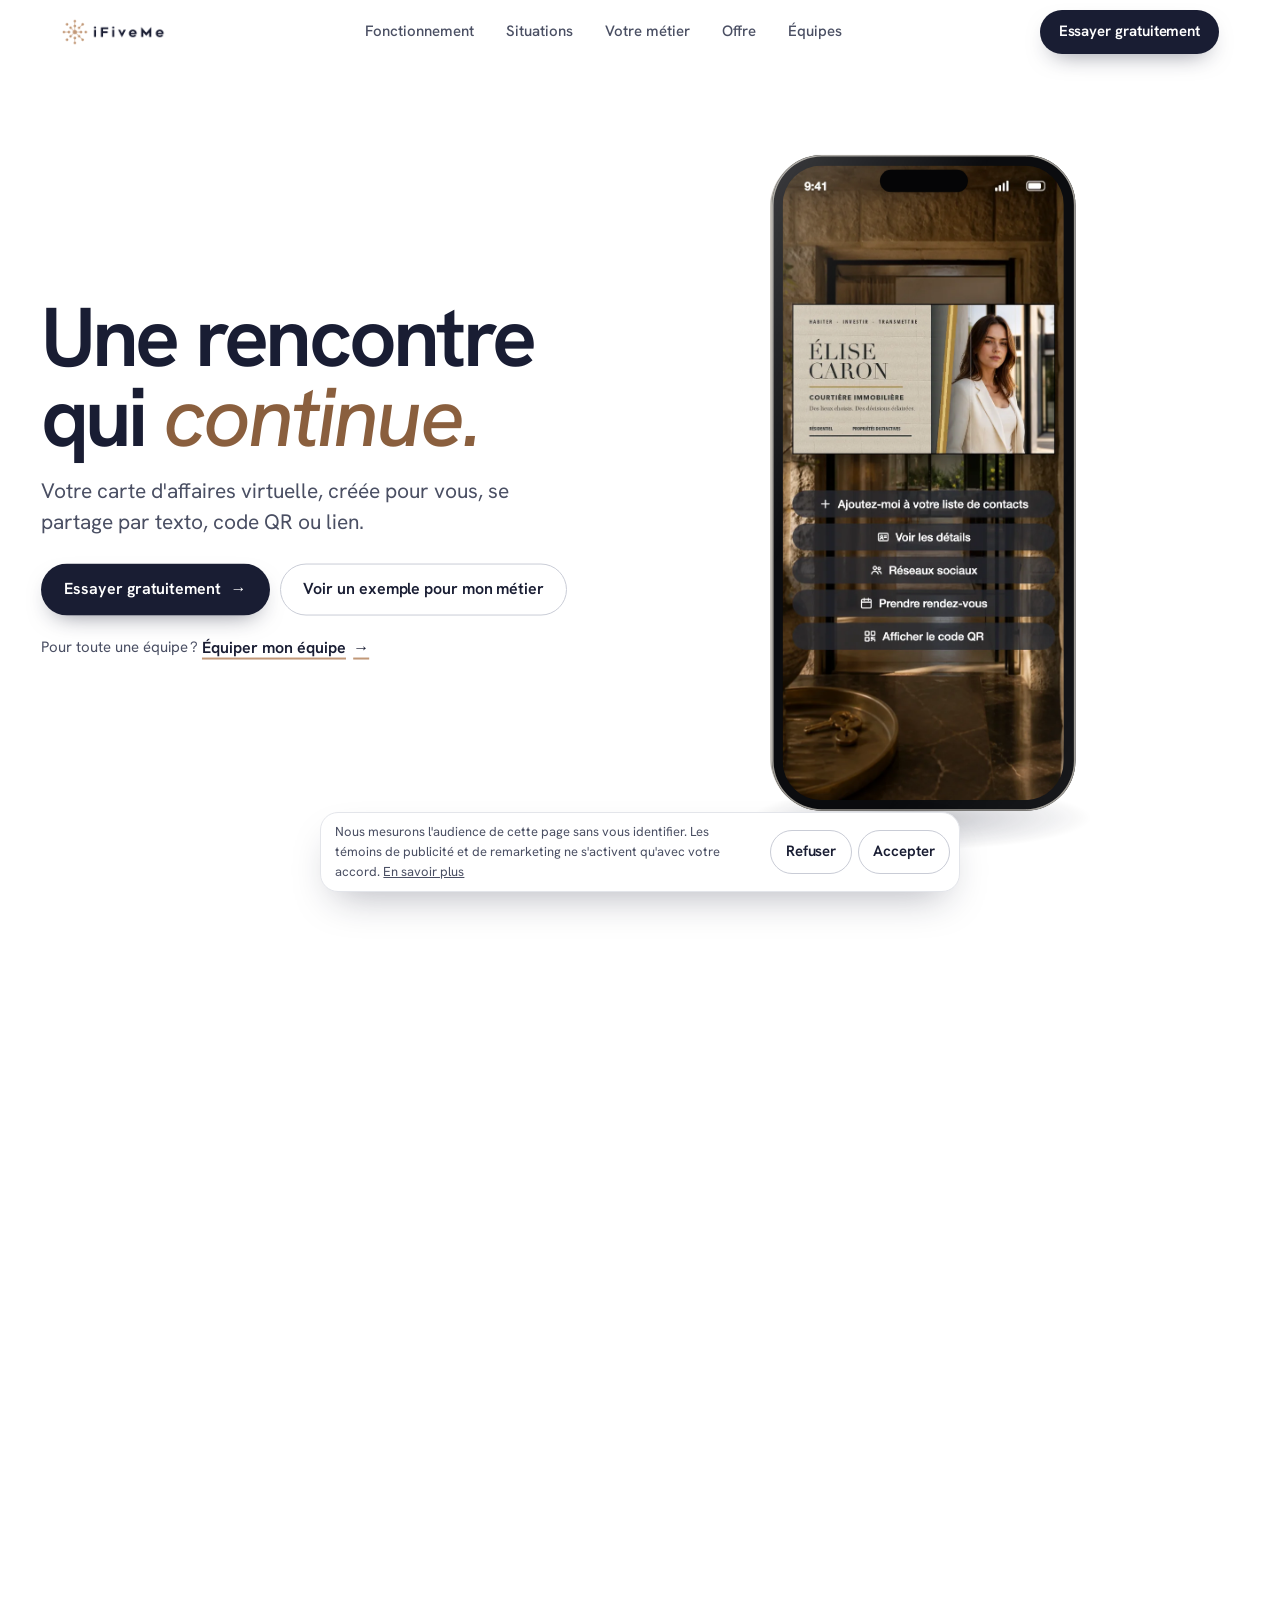
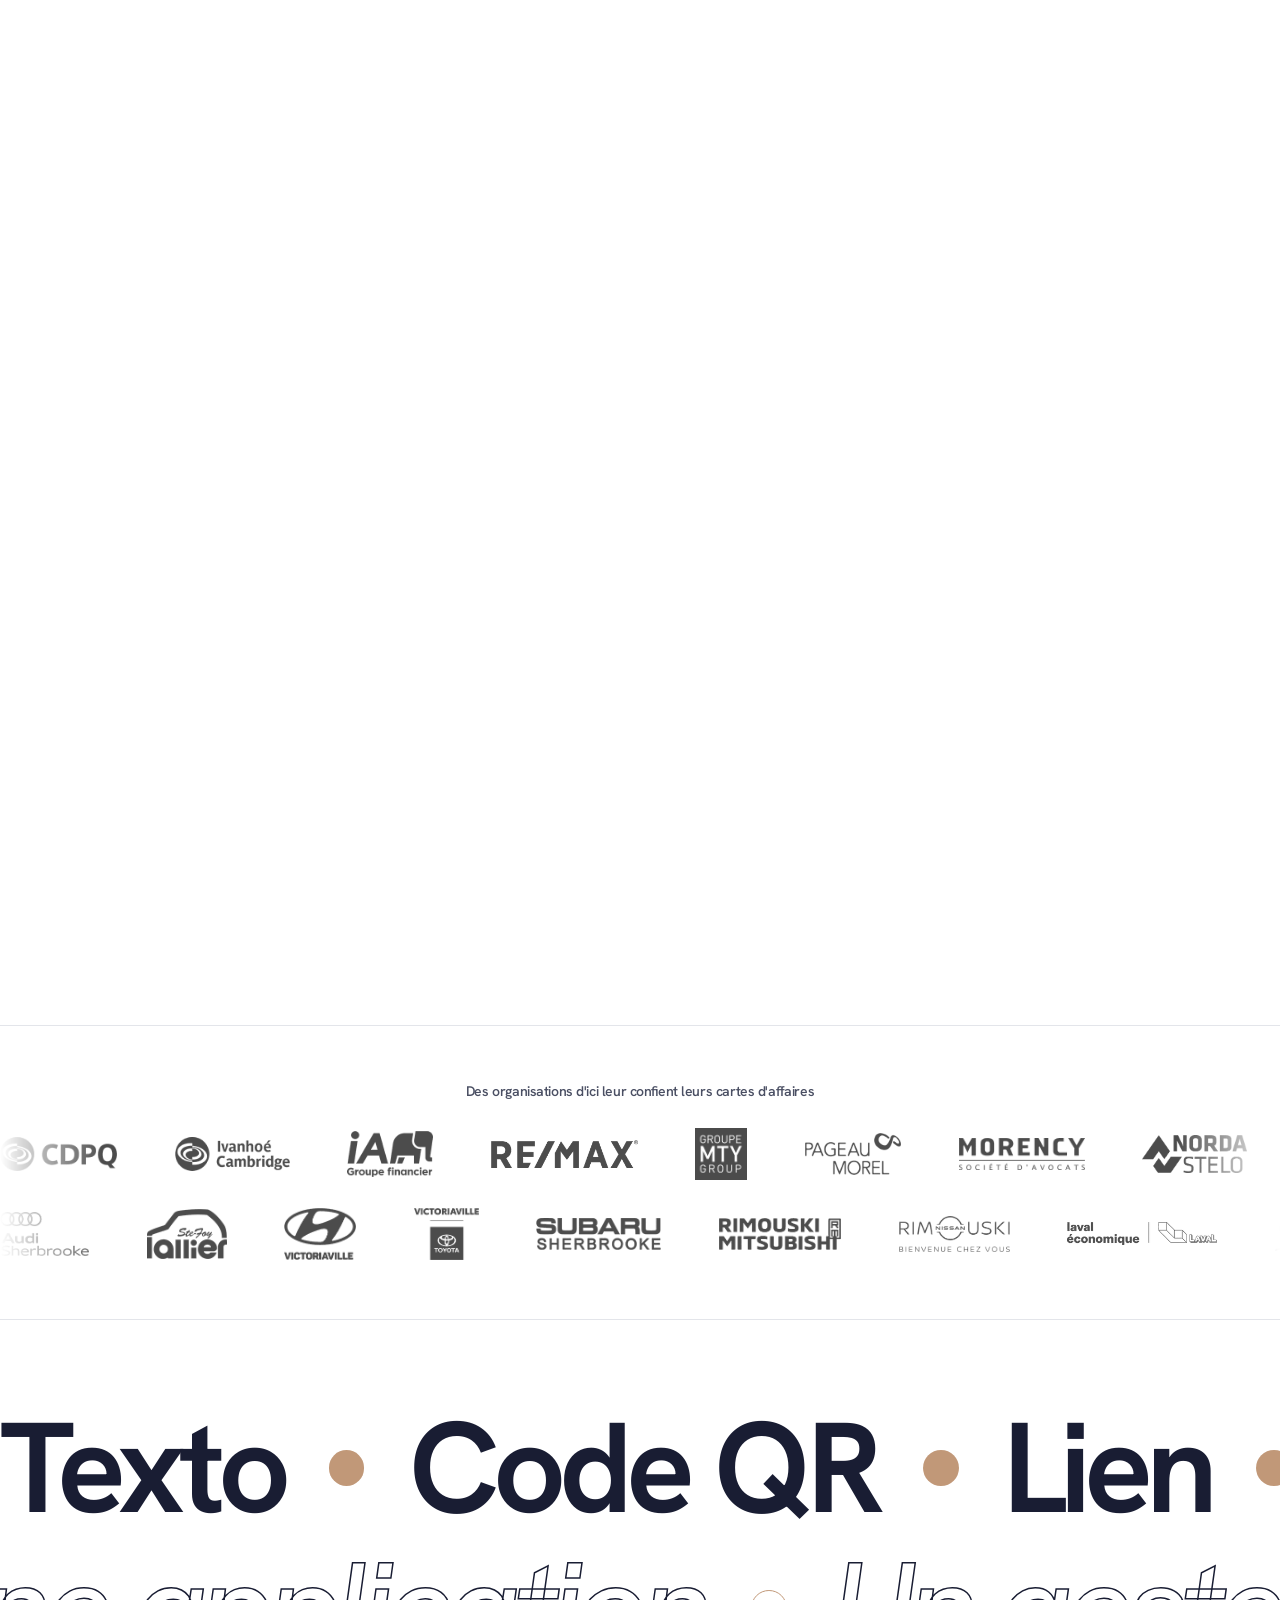
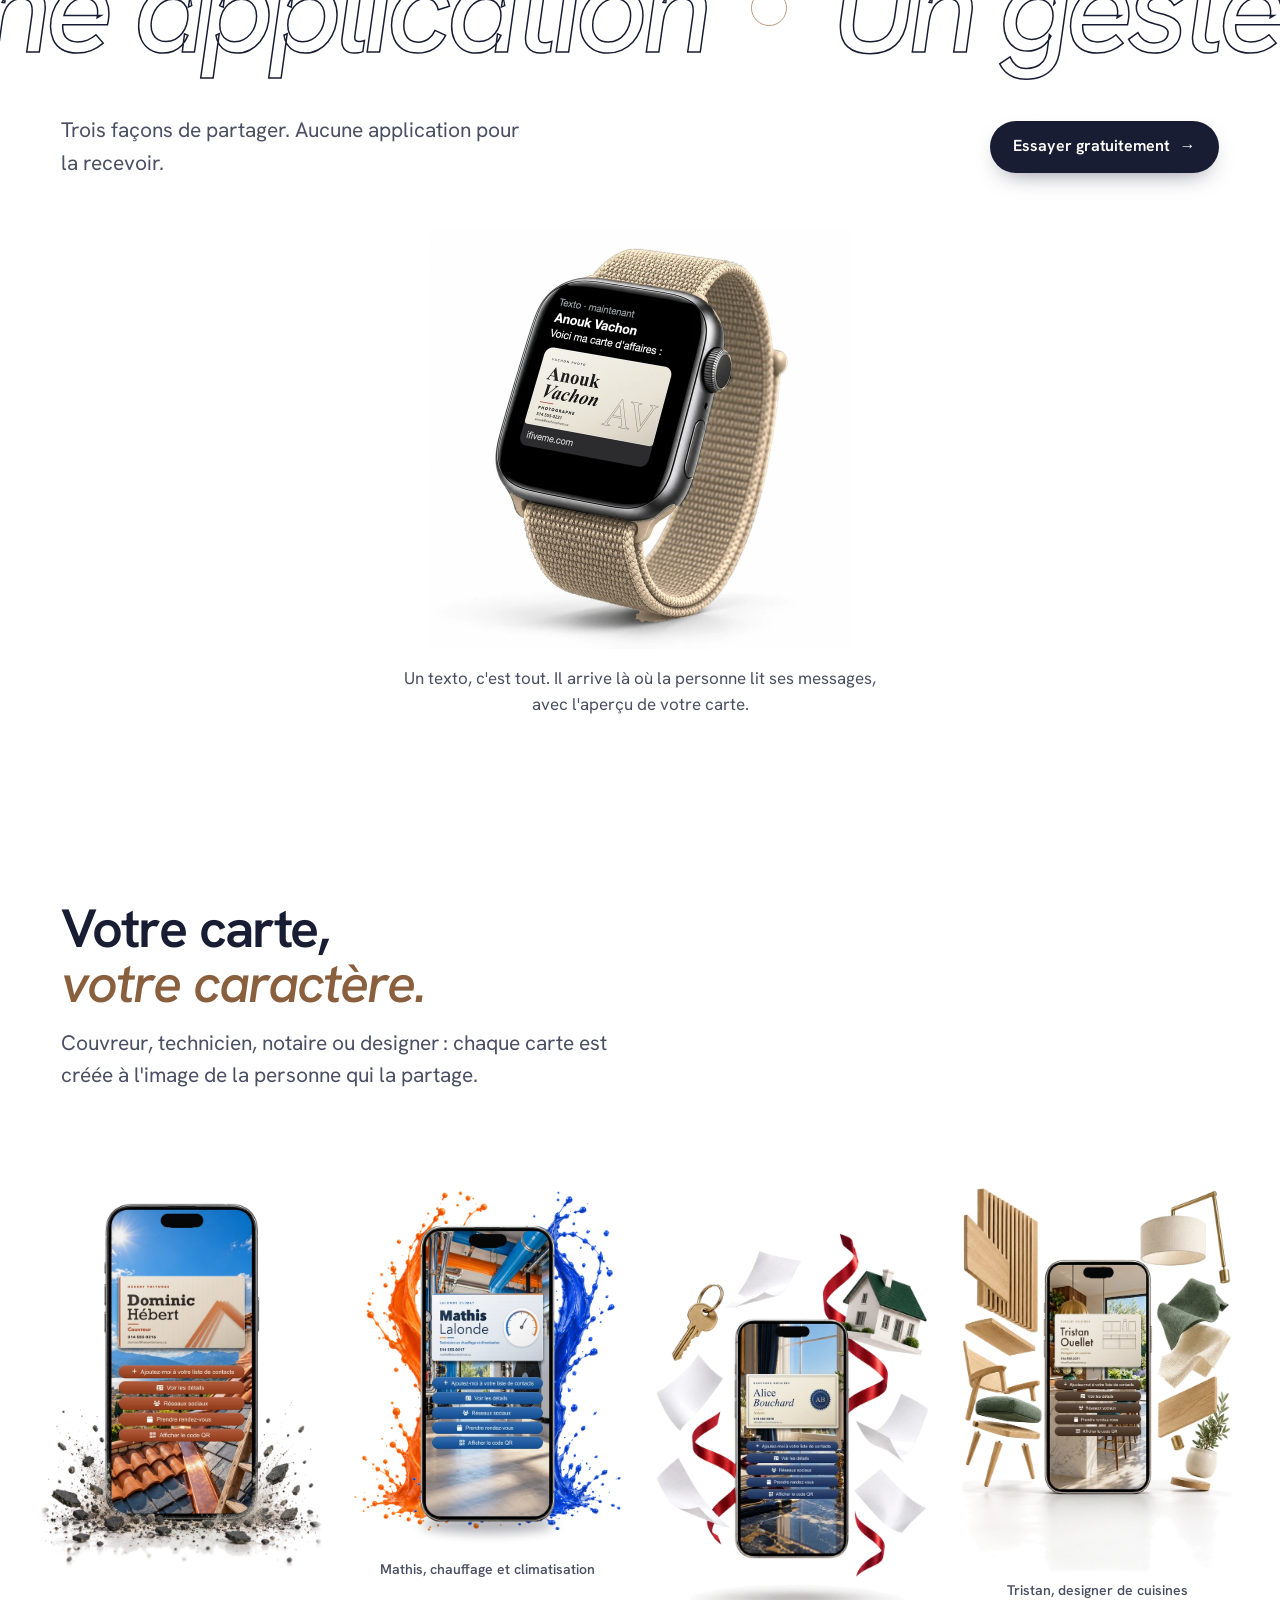
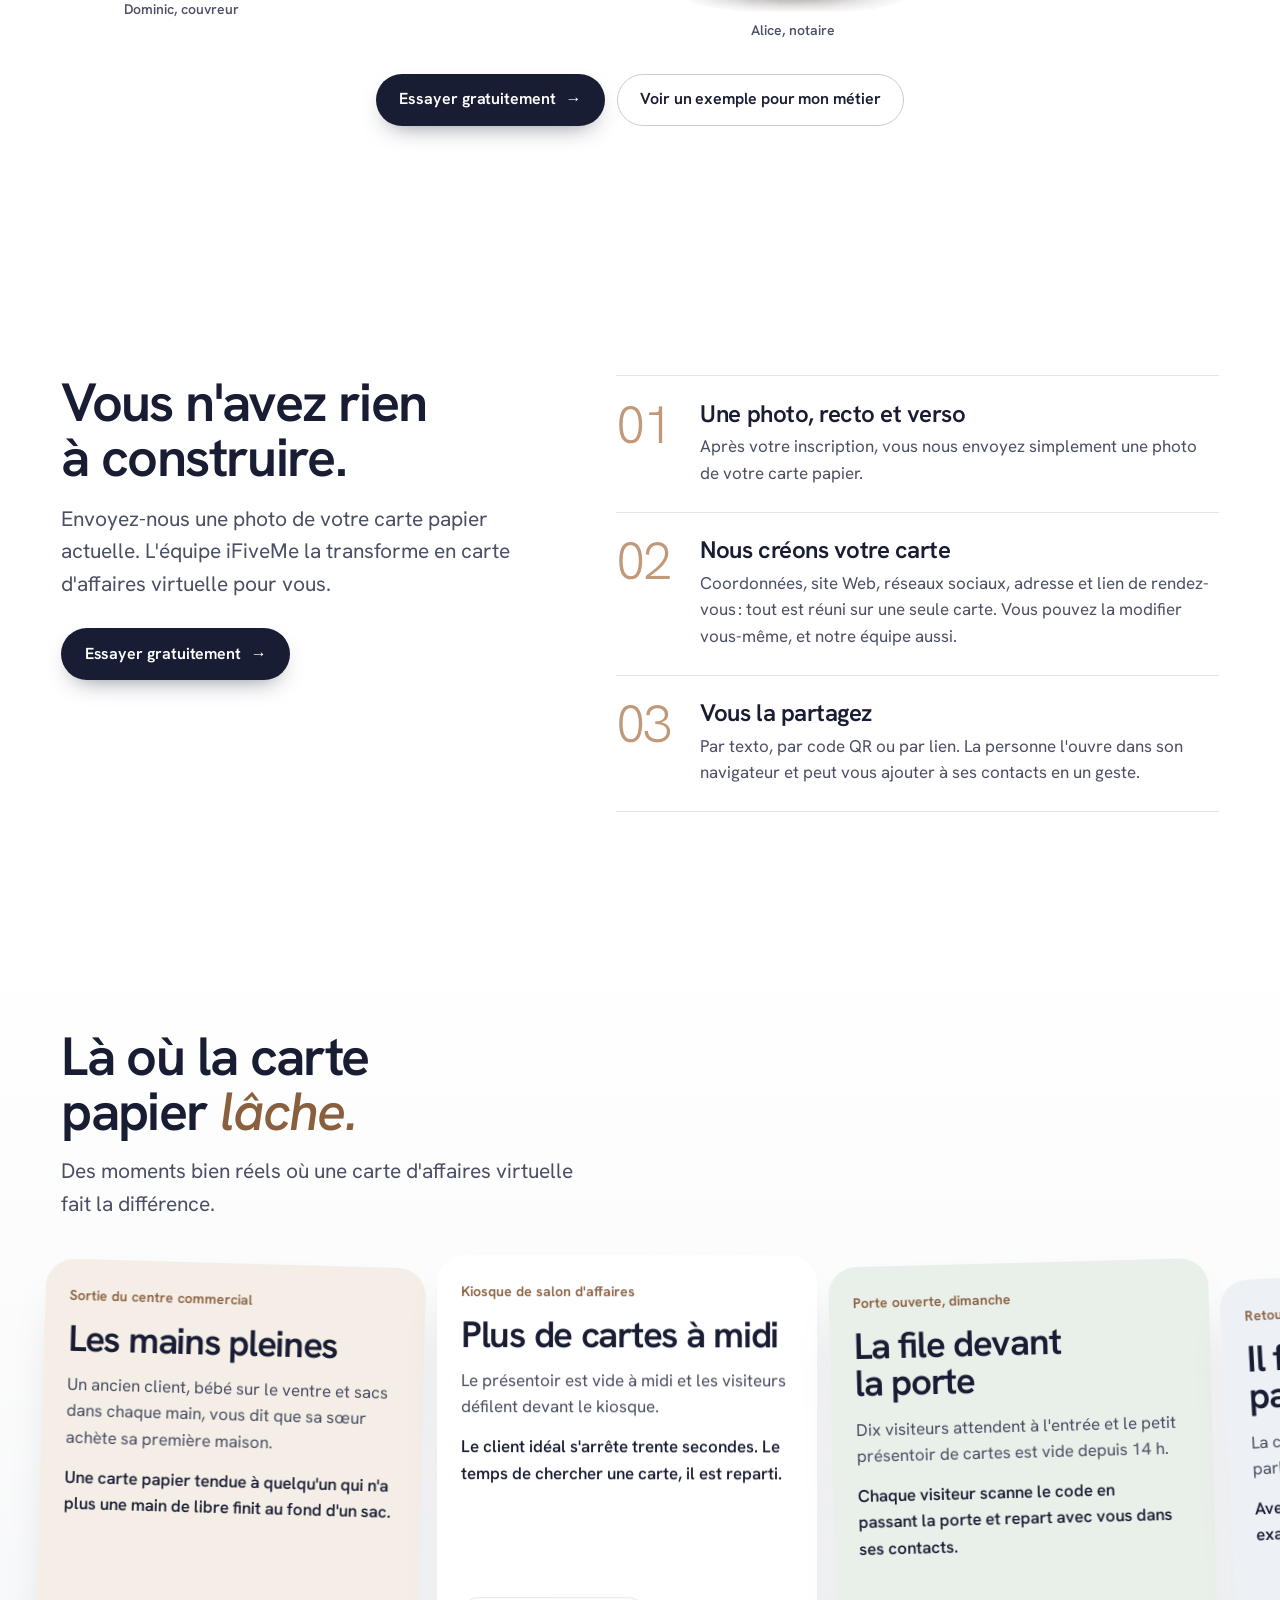
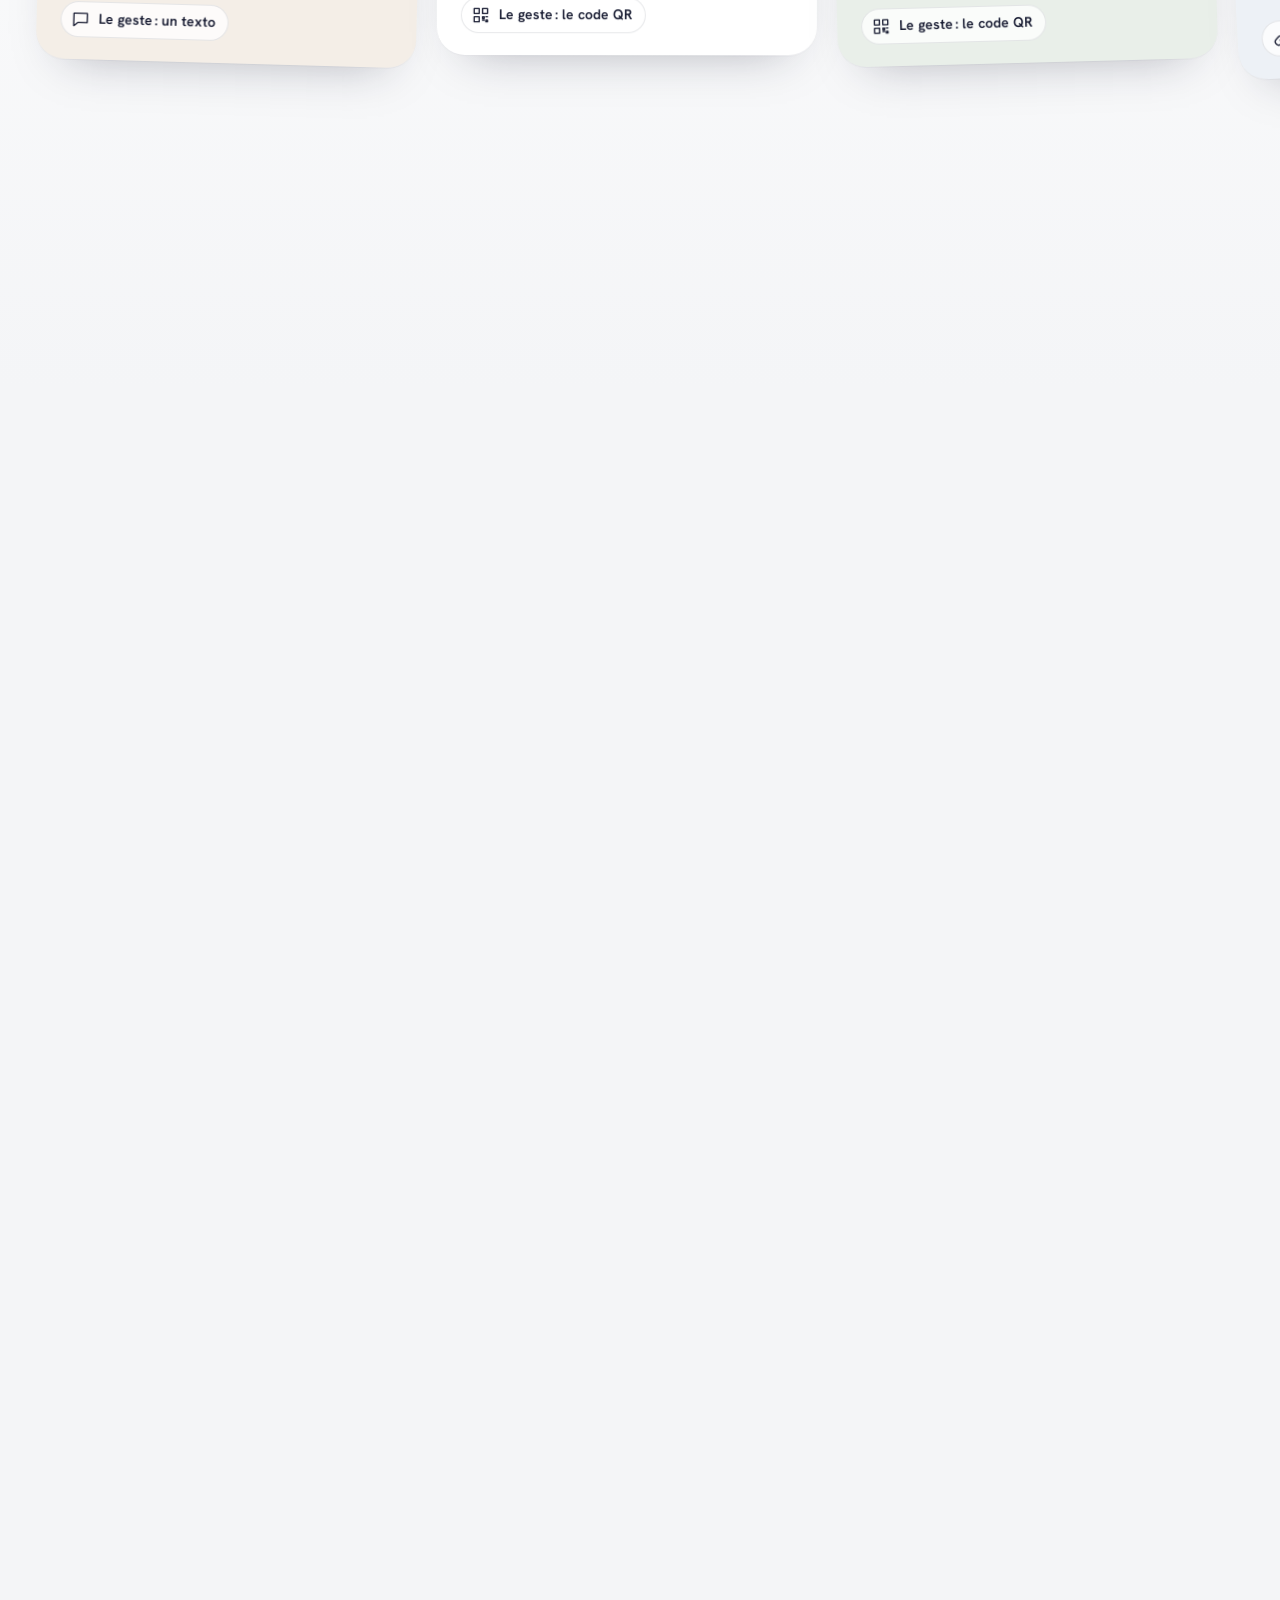
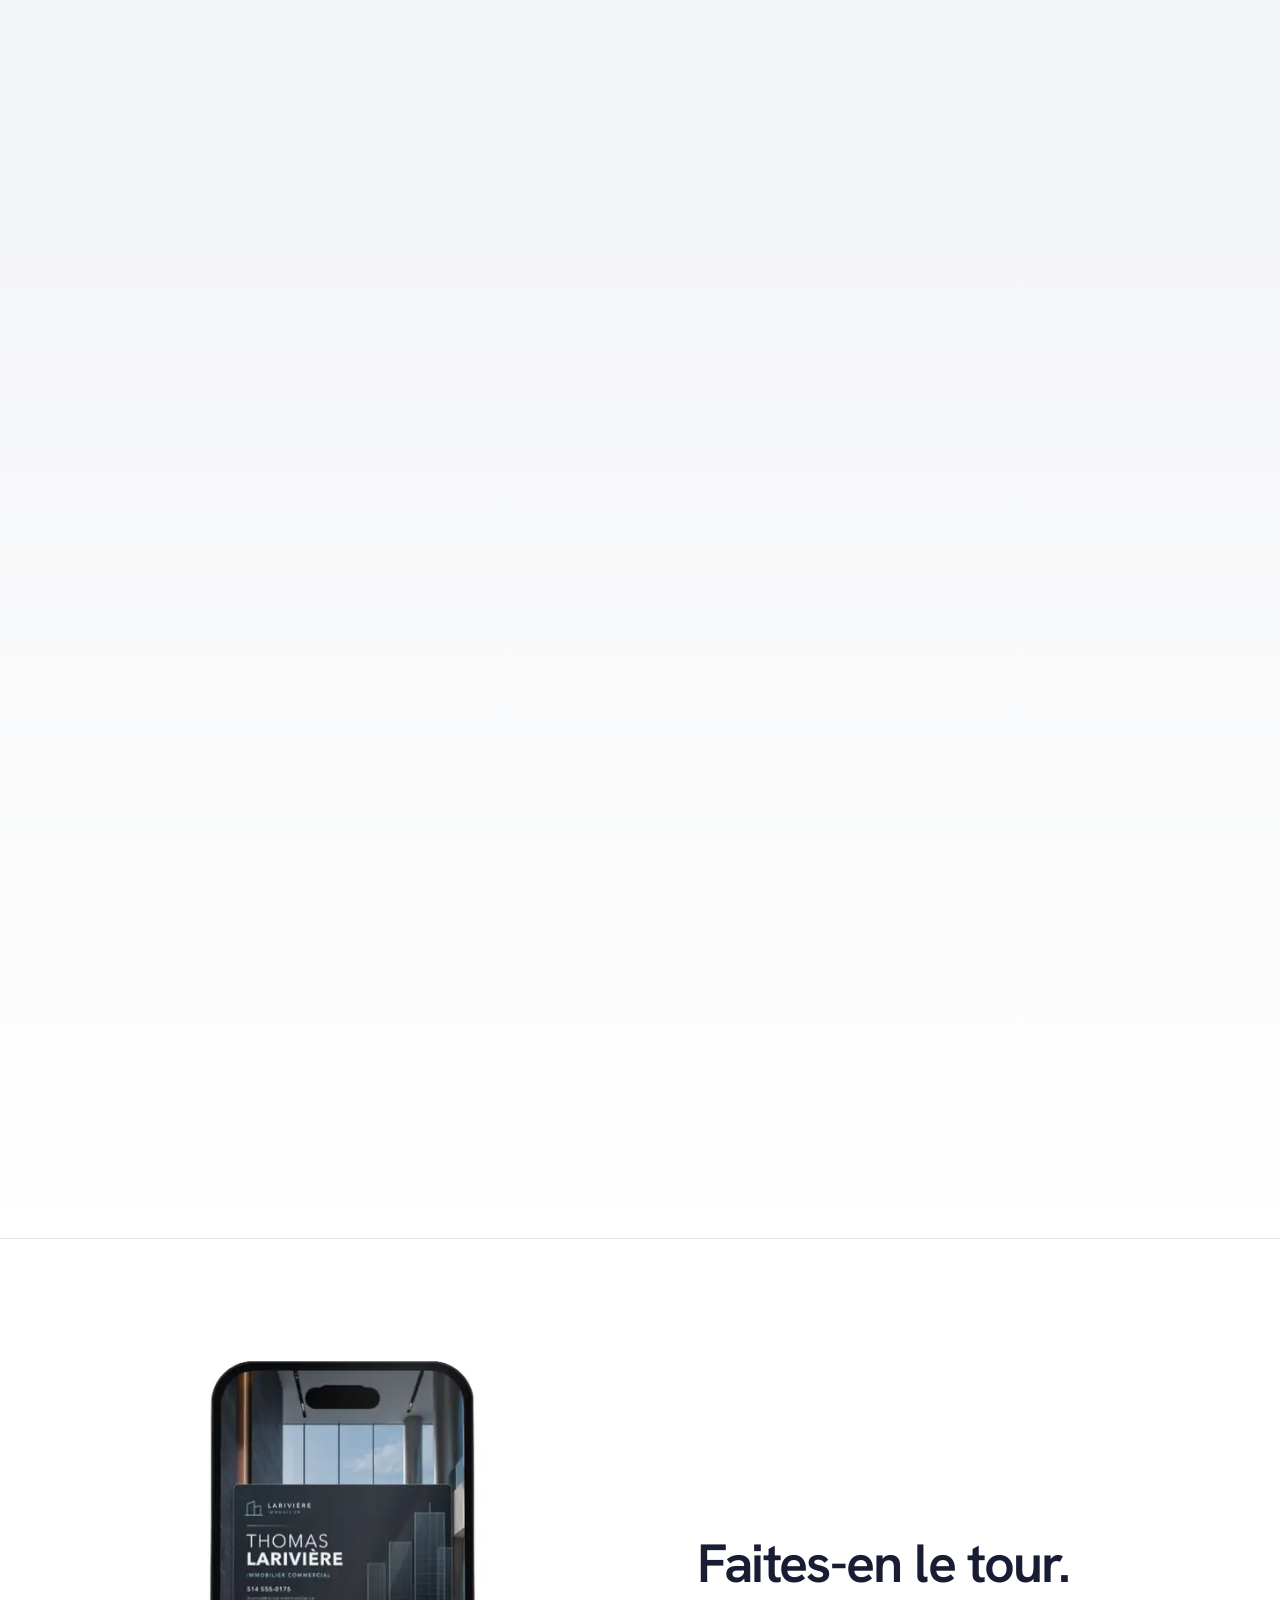
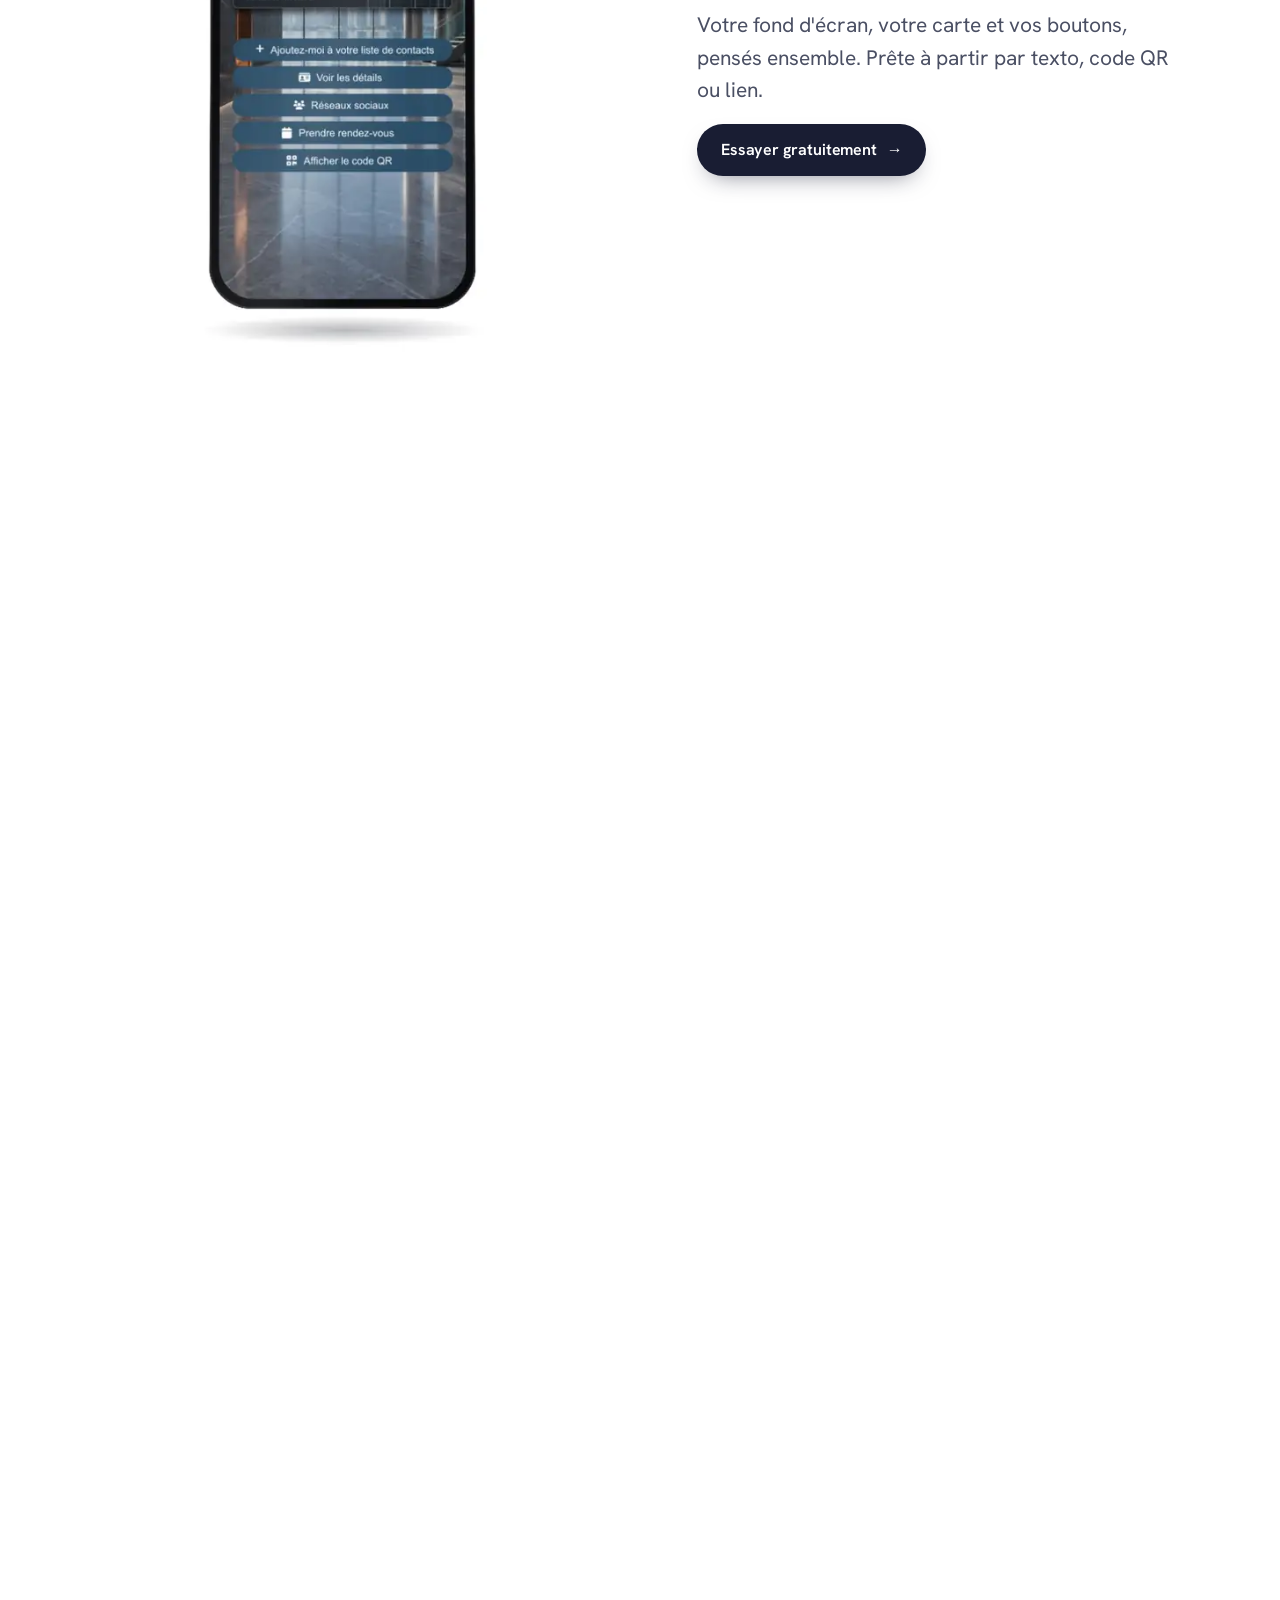
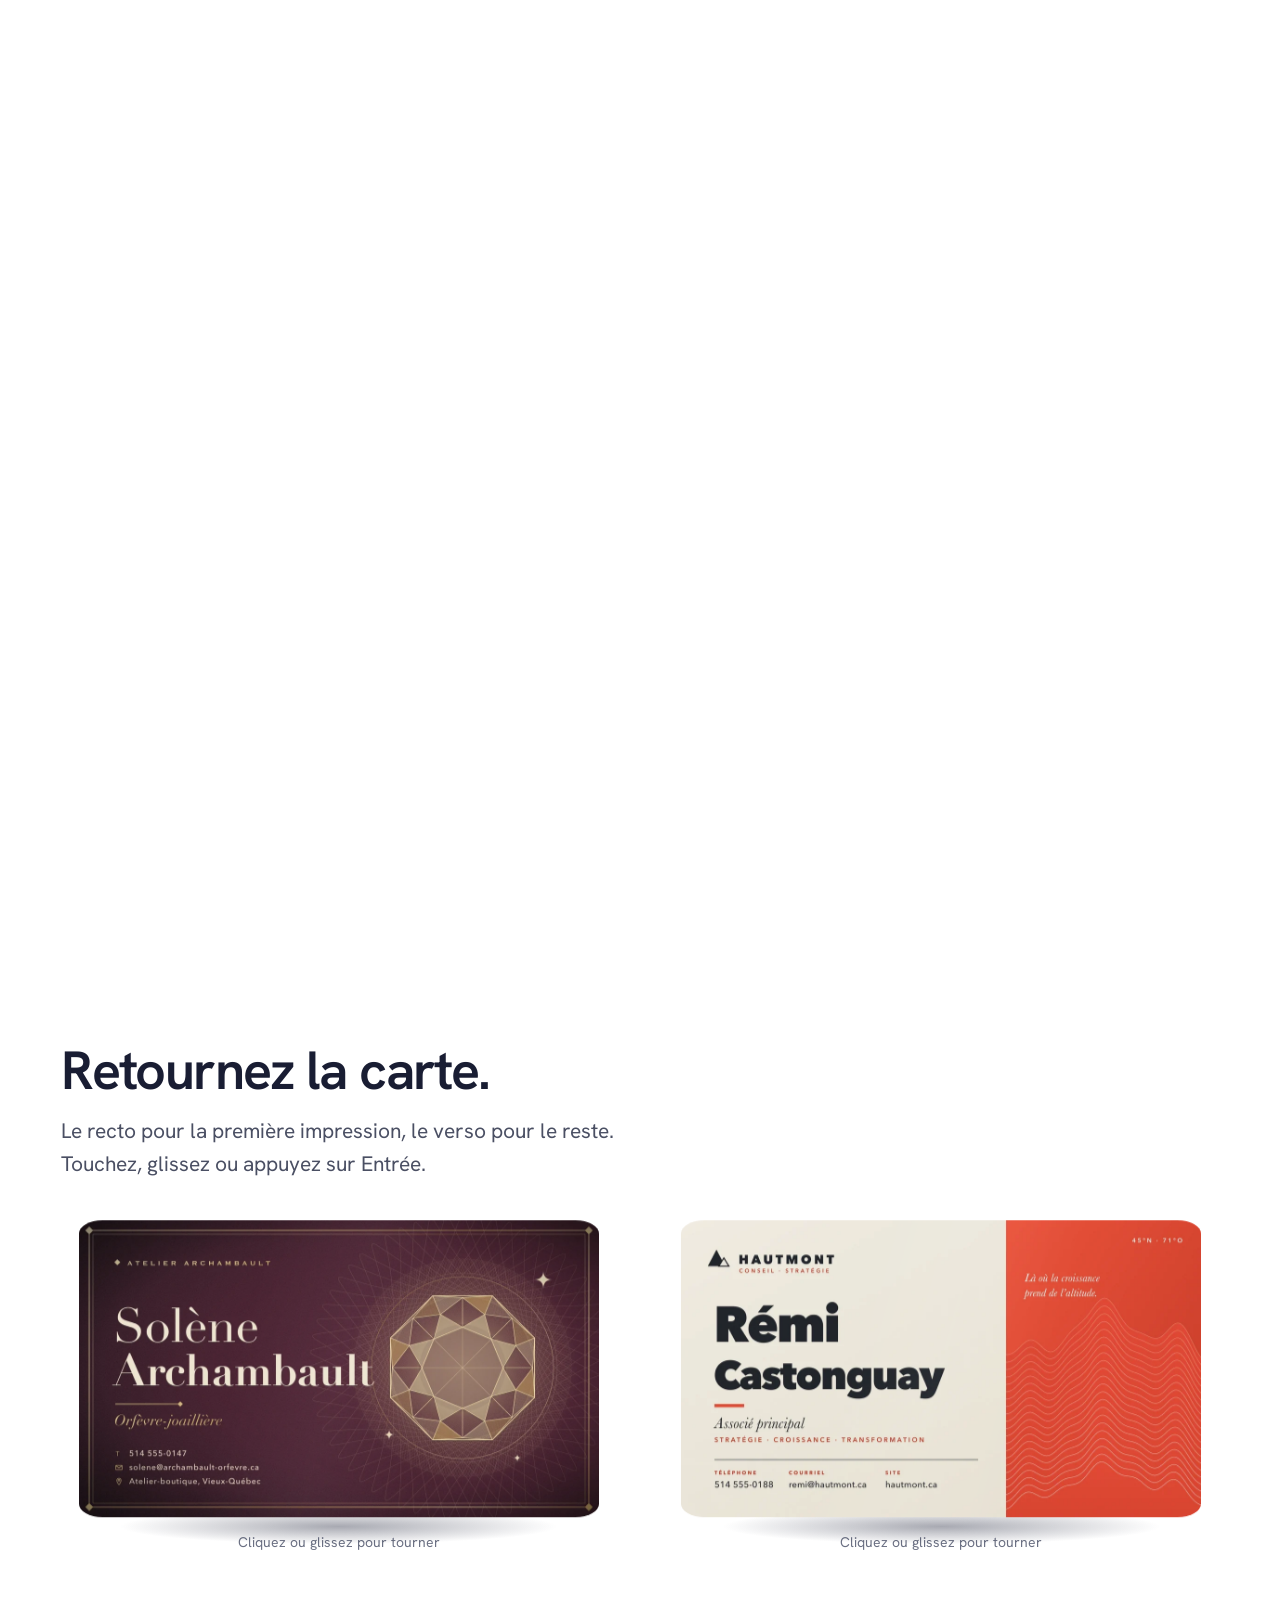
==== commit f87a7223: "Section L'application (défilement), animation du portefeuille, flip rigide, scène QR plus tôt, perfo" ====
--- a/index.html
+++ b/index.html
@@ -168,7 +168,7 @@
       <h2 id="impact-titre">Votre carte, <em>votre caractère.</em></h2>
       <p>Couvreur, technicien, notaire ou designer&#8239;: chaque carte est créée à l'image de la personne qui la partage.</p>
     </div>
-    <ul class="impact-grid" role="list"><li class="imp" data-imp><img src="./assets/impact/dominic.webp" width="720" height="1004" decoding="async" alt="La carte d'affaires virtuelle de Dominic Hébert, couvreur, sur un téléphone de face."><p>Dominic, couvreur</p></li><li class="imp" data-imp><img src="./assets/impact/mathis.webp" width="720" height="1004" decoding="async" alt="La carte d'affaires virtuelle de Mathis Lalonde, technicien en chauffage et climatisation, sur un téléphone de face."><p>Mathis, chauffage et climatisation</p></li><li class="imp" data-imp><img src="./assets/impact/alice.webp" width="720" height="994" decoding="async" alt="La carte d'affaires virtuelle d'Alice Bouchard, notaire, sur un téléphone de face."><p>Alice, notaire</p></li><li class="imp" data-imp><img src="./assets/impact/tristan.webp" width="720" height="1005" decoding="async" alt="La carte d'affaires virtuelle de Tristan Ouellet, designer de cuisines, sur un téléphone de face."><p>Tristan, designer de cuisines</p></li></ul>
+    <ul class="impact-grid" role="list"><li class="imp" data-imp><img src="./assets/impact/dominic.webp" width="720" height="1004" loading="lazy" decoding="async" alt="La carte d'affaires virtuelle de Dominic Hébert, couvreur, sur un téléphone de face."><p>Dominic, couvreur</p></li><li class="imp" data-imp><img src="./assets/impact/mathis.webp" width="720" height="1004" loading="lazy" decoding="async" alt="La carte d'affaires virtuelle de Mathis Lalonde, technicien en chauffage et climatisation, sur un téléphone de face."><p>Mathis, chauffage et climatisation</p></li><li class="imp" data-imp><img src="./assets/impact/alice.webp" width="720" height="994" loading="lazy" decoding="async" alt="La carte d'affaires virtuelle d'Alice Bouchard, notaire, sur un téléphone de face."><p>Alice, notaire</p></li><li class="imp" data-imp><img src="./assets/impact/tristan.webp" width="720" height="1005" loading="lazy" decoding="async" alt="La carte d'affaires virtuelle de Tristan Ouellet, designer de cuisines, sur un téléphone de face."><p>Tristan, designer de cuisines</p></li></ul>
     <div class="wrap impact-cta reveal">
       <a class="btn btn-primary" data-door="essai" data-checkout="trial" href="https://checkout.ifiveme.com/activation-carte-daffaires-virtuelle-ft/">Essayer gratuitement <span class="arrow" aria-hidden="true">→</span></a>
       <a class="btn btn-secondary" data-door="exemple" href="#metiers">Voir un exemple pour mon métier</a>
@@ -288,8 +288,8 @@
           <button type="button" class="flip-btn" aria-pressed="false" data-alt-front="Recto de la carte de Solène Archambault, orfèvre-joaillière : Atelier Archambault, 514 555-0147, solene@archambault-orfevre.ca." data-alt-back="Verso de la carte de Solène Archambault : logo Archambault, « Chaque pierre garde une promesse. », réseaux, code QR pour prendre rendez-vous.">
             <span class="flip-shadow" aria-hidden="true"></span>
             <span class="flip-body">
-              <span class="flip-face flip-front"><img src="./assets/flip/solene-recto.webp" width="1120" height="640" alt="" loading="lazy" decoding="async" draggable="false"></span>
-              <span class="flip-face flip-back"><img src="./assets/flip/solene-verso.webp" width="1120" height="640" alt="" loading="lazy" decoding="async" draggable="false"></span>
+              <span class="flip-face flip-front"><img src="./assets/flip/solene-recto.webp" srcset="./assets/flip/solene-recto.webp 1120w, ./assets/flip/solene-recto-2x.webp 2240w" sizes="(min-width: 860px) 520px, 92vw" width="1120" height="640" alt="" loading="lazy" decoding="async" draggable="false"></span>
+              <span class="flip-face flip-back"><img src="./assets/flip/solene-verso.webp" srcset="./assets/flip/solene-verso.webp 1120w, ./assets/flip/solene-verso-2x.webp 2240w" sizes="(min-width: 860px) 520px, 92vw" width="1120" height="640" alt="" loading="lazy" decoding="async" draggable="false"></span>
               <span class="flip-edge flip-edge-l"></span><span class="flip-edge flip-edge-r"></span><span class="flip-edge flip-edge-t"></span><span class="flip-edge flip-edge-b"></span>
             </span>
           </button>
@@ -299,8 +299,8 @@
           <button type="button" class="flip-btn" aria-pressed="false" data-alt-front="Recto de la carte de Rémi Castonguay, associé principal : Hautmont Conseil, 514 555-0188, remi@hautmont.ca." data-alt-back="Verso de la carte de Rémi Castonguay : logo Hautmont, « Là où la croissance prend de l'altitude. », réseaux, code QR pour planifier un appel.">
             <span class="flip-shadow" aria-hidden="true"></span>
             <span class="flip-body">
-              <span class="flip-face flip-front"><img src="./assets/flip/remi-recto.webp" width="1120" height="640" alt="" loading="lazy" decoding="async" draggable="false"></span>
-              <span class="flip-face flip-back"><img src="./assets/flip/remi-verso.webp" width="1120" height="640" alt="" loading="lazy" decoding="async" draggable="false"></span>
+              <span class="flip-face flip-front"><img src="./assets/flip/remi-recto.webp" srcset="./assets/flip/remi-recto.webp 1120w, ./assets/flip/remi-recto-2x.webp 2240w" sizes="(min-width: 860px) 520px, 92vw" width="1120" height="640" alt="" loading="lazy" decoding="async" draggable="false"></span>
+              <span class="flip-face flip-back"><img src="./assets/flip/remi-verso.webp" srcset="./assets/flip/remi-verso.webp 1120w, ./assets/flip/remi-verso-2x.webp 2240w" sizes="(min-width: 860px) 520px, 92vw" width="1120" height="640" alt="" loading="lazy" decoding="async" draggable="false"></span>
               <span class="flip-edge flip-edge-l"></span><span class="flip-edge flip-edge-r"></span><span class="flip-edge flip-edge-t"></span><span class="flip-edge flip-edge-b"></span>
             </span>
           </button>
@@ -311,6 +311,39 @@
   </section>
 
   
+  <section class="appstory" id="application" aria-labelledby="app-titre" data-appstage>
+    <div class="appstage" data-ap-stage>
+      <div class="appstage-inner">
+        <div class="appcopy">
+          <p class="panel-kicker">L'application</p>
+          <h2 id="app-titre">Une carte vivante, avec son tableau de bord.</h2>
+          <ol class="apptexts" data-ap-texts><li data-ap-text><b>Voyez ce qui se passe.</b><span>Les consultations de votre carte, les fois où elle est retournée et les clics sur chaque information, en données agrégées : elles n'identifient jamais la personne qui consulte. Chiffres d'exemple, à titre illustratif.</span></li><li data-ap-text><b>Partagez en un geste.</b><span>Code QR, texto, courriel ou lien : vous choisissez, depuis votre téléphone, au moment de la rencontre.</span></li><li data-ap-text><b>Votre contact la reçoit dans ses messages.</b><span>Le message est prêt. La personne répond « oui » et le lien de votre carte apparaît, avec un aperçu.</span></li><li data-ap-text><b>Un accès rapide, sans ouvrir l'application.</b><span>Ajoutez votre carte au portefeuille de votre téléphone : elle y devient un pass, prêt à scanner d'un seul geste.</span></li></ol>
+          <div class="apprail" aria-hidden="true"><i data-ap-dot></i><i data-ap-dot></i><i data-ap-dot></i><i data-ap-dot></i></div>
+          <div class="appcta"><a class="btn btn-primary" data-door="essai" data-checkout="trial" href="https://checkout.ifiveme.com/activation-carte-daffaires-virtuelle-ft/">Essayer gratuitement <span class="arrow" aria-hidden="true">→</span></a></div>
+        </div>
+        <figure class="appdevice" role="group" aria-label="Animation de l'application iFiveMe : statistiques de la carte de la Dre Audrey Lessard, médecin de famille, puis partage par code QR et par texto, puis ajout de la carte au portefeuille du téléphone, où elle devient un pass prêt à scanner.">
+          <div class="apphone" data-ap-phone aria-hidden="true">
+            <div class="apscreen">
+              <img class="ap-l1" data-ap-l1 src="./assets/app/ecran-accueil.webp" width="585" height="1266" decoding="async" alt="">
+              <img class="ap-l2" data-ap-l2 src="./assets/app/ecran-qr.webp" width="585" height="1266" loading="lazy" decoding="async" alt="">
+              <div class="ap-l3 sms" data-ap-l3 data-sms><div class="sms-screen"><div class="sms-head"><span class="sms-back">‹</span><span class="sms-avatar">AL</span><b>Dre Audrey Lessard</b><small>Médecin de famille</small></div><div class="sms-thread"><div class="sms-row sms-in sms-typing" data-sms-typing><span></span><span></span><span></span></div><div class="sms-row sms-in" data-sms-m1><p>Bonjour ! Voici ma carte d'affaires virtuelle, simplement répondre « oui » à ce message pour voir le lien apparaître :</p></div><div class="sms-row sms-out" data-sms-m2><p>oui</p></div><p class="sms-status" data-sms-status>Distribué</p><div class="sms-row sms-in sms-linkrow"><div class="sms-typing sms-typing2" data-sms-typing2><span></span><span></span><span></span></div><div class="sms-link" data-sms-link><img src="./assets/app/carte-clinique.webp" width="520" height="413" loading="lazy" decoding="async" alt=""><div class="sms-link-text"><b>Dre Audrey Lessard · Médecin de famille</b><span>audrey.ifiveme.com/medecin</span></div></div></div></div><div class="sms-bar"><span>Message</span></div></div></div>
+              <div class="ap-l4" data-ap-l4>
+                <img class="ap-lock" src="./assets/app/ecran-verrouillage.webp" width="585" height="1266" loading="lazy" decoding="async" alt="">
+                <img class="ap-other o1" data-ap-o1 src="./assets/app/pass-autre-1.webp" width="660" height="880" loading="lazy" decoding="async" alt="">
+                <img class="ap-other o2" data-ap-o2 src="./assets/app/pass-autre-2.webp" width="660" height="880" loading="lazy" decoding="async" alt="">
+                <i class="ap-shadow" data-ap-shadow></i>
+              </div>
+              <div class="ap-clone" data-ap-clone><img src="./assets/app/ecran-accueil.webp" width="585" height="1266" decoding="async" alt=""></div>
+              <img class="ap-pass" data-ap-pass src="./assets/app/pass-audrey.webp" width="660" height="880" loading="lazy" decoding="async" alt="">
+              <p class="ap-ready" data-ap-ready>Prêt à scanner</p>
+            </div>
+          </div>
+          <figcaption class="sr-only">Statistiques d'exemple : 214 consultations, 96 clics, 41 cartes retournées, 17 clics sur l'information.</figcaption>
+        </figure>
+      </div>
+    </div>
+  </section>
+
   <section class="section metiers" id="metiers" aria-labelledby="metiers-titre">
     <div class="wrap">
       <div class="section-head reveal">
@@ -335,8 +368,8 @@
         </div>
         <div class="panel" role="tabpanel" id="p-immo" aria-labelledby="t-immo" tabindex="0">
           <figure class="panel-media panel-pancarte">
-            <img class="pancarte-scene" src="./assets/immo/pancarte-900.webp" srcset="./assets/immo/pancarte-900.webp 900w, ./assets/immo/pancarte-1200.webp 1200w" sizes="(min-width: 960px) 480px, 92vw" width="900" height="1100" decoding="async" alt="Pancarte VENDU de la courtière Geneviève Marcotte devant une maison contemporaine, avec son portrait souriant et un code QR à scanner.">
-            <img class="pancarte-impact" src="./assets/immo/impact-telephone.webp" width="1600" height="760" loading="lazy" decoding="async" alt="">
+            <img class="pancarte-scene" loading="lazy" src="./assets/immo/pancarte-900.webp" srcset="./assets/immo/pancarte-900.webp 900w, ./assets/immo/pancarte-1200.webp 1200w" sizes="(min-width: 960px) 480px, 92vw" width="900" height="1100" decoding="async" alt="Pancarte VENDU de la courtière Geneviève Marcotte devant une maison contemporaine, avec son portrait souriant et un code QR à scanner.">
+            <img class="pancarte-impact" src="./assets/immo/impact-telephone.webp" width="1100" height="522" loading="lazy" decoding="async" alt="">
             <img class="pancarte-phone" src="./assets/screens/genevieve-marcotte.webp" width="520" height="1104" loading="lazy" decoding="async" alt="Ce que le visiteur voit après le scan : la carte d'affaires virtuelle de Geneviève Marcotte.">
           </figure>
           <div class="panel-copy">
--- a/styles.css
+++ b/styles.css
@@ -1 +1 @@
-@font-face{font-family:"Hanken Grotesk";font-style:normal;font-display:swap;font-weight:300 900;src:url("./fonts/hanken-grotesk-latin-wght-normal.woff2") format("woff2-variations")}@font-face{font-family:"Hanken Grotesk";font-style:italic;font-display:swap;font-weight:300 900;src:url("./fonts/hanken-grotesk-latin-wght-italic.woff2") format("woff2-variations")}:root{color-scheme:light;--paper:#ffffff;--mist:#f4f5f7;--mist-2:#eceef2;--line:#e3e5ea;--ink:#191d33;--ink-2:#4a4f63;--ink-3:#6b7083;--copper:#c19878;--copper-ink:#8a5f3e;--ok:#1d6b4a;--err:#a3261f;--focus:#2458d6;--font:"Hanken Grotesk","Helvetica Neue",Arial,sans-serif;--text-sm:0.875rem;--text-base:clamp(1rem,0.96rem + 0.2vw,1.0625rem);--text-lead:clamp(1.125rem,1.04rem + 0.45vw,1.3125rem);--text-h3:clamp(1.25rem,1.12rem + 0.6vw,1.5rem);--text-h2:clamp(2rem,1.45rem + 2.4vw,3.5rem);--text-h1:clamp(2.75rem,1.7rem + 4.4vw,5.5rem);--gutter:clamp(1rem,0.5rem + 2.6vw,3rem);--section:clamp(4.5rem,3rem + 6vw,9rem);--radius:14px;--radius-lg:28px;--shadow-soft:0 1px 2px rgba(25,29,51,0.06),0 12px 32px -12px rgba(25,29,51,0.18);--shadow-phone:0 2px 4px rgba(25,29,51,0.08),0 40px 80px -30px rgba(25,29,51,0.45);--ease-out:cubic-bezier(0.16,1,0.3,1)}*,*::before,*::after{box-sizing:border-box}html{-webkit-text-size-adjust:100%;scroll-behavior:smooth;scroll-padding-top:5rem}body{margin:0;background:var(--paper);color:var(--ink);font-family:var(--font);font-size:var(--text-base);line-height:1.55;-webkit-font-smoothing:antialiased;overflow-x:clip;font-feature-settings:"kern","liga"}img{display:block;max-width:100%;height:auto}a{color:inherit}h1,h2,h3{margin:0;font-weight:620;letter-spacing:-0.03em;line-height:1.02;text-wrap:balance}p{margin:0;text-wrap:pretty}em{font-style:italic;font-weight:520;color:var(--copper-ink)}:focus-visible{outline:3px solid var(--focus);outline-offset:3px;border-radius:6px}[hidden]{display:none !important}.sr-only{position:absolute;width:1px;height:1px;padding:0;margin:-1px;overflow:hidden;clip:rect(0,0,0,0);white-space:nowrap;border:0}.skip{position:absolute;left:1rem;top:-4rem;z-index:100;background:var(--ink);color:#fff;padding:0.75rem 1rem;border-radius:10px}.skip:focus{top:4.75rem;position:fixed}.wrap{width:100%;max-width:1240px;margin-inline:auto;padding-inline:var(--gutter)}.site-header{position:sticky;top:0;z-index:40;background:rgba(255,255,255,0.86);backdrop-filter:saturate(1.4) blur(14px);-webkit-backdrop-filter:saturate(1.4) blur(14px);border-bottom:1px solid transparent;transition:border-color 0.3s}.site-header.is-scrolled{border-bottom-color:var(--line)}.site-header .wrap{display:flex;align-items:center;justify-content:space-between;gap:1rem;height:64px}.brand{display:inline-flex;align-items:center;min-height:44px;flex:none}.brand img{height:28px;width:auto}.nav{display:none;gap:2rem;font-size:0.9375rem;font-weight:520}.nav a{text-decoration:none;color:var(--ink-2);padding:0.5rem 0}.nav a:hover{color:var(--ink)}.btn{--h:52px;display:inline-flex;align-items:center;justify-content:center;gap:0.6rem;min-height:var(--h);padding:0 1.4rem;border-radius:999px;font:inherit;font-weight:620;font-size:1rem;letter-spacing:-0.005em;text-decoration:none;white-space:nowrap;cursor:pointer;border:1.5px solid transparent;transition:transform 0.2s var(--ease-out),background-color 0.2s,box-shadow 0.2s,border-color 0.2s}.btn:active{transform:scale(0.98)}.btn-primary{background:var(--ink);color:#fff;box-shadow:0 10px 24px -12px rgba(25,29,51,0.6)}.btn-primary:hover{background:#262b49;box-shadow:0 14px 30px -12px rgba(25,29,51,0.65)}.btn-secondary{background:#fff;color:var(--ink);border-color:#c9ccd6}.btn-secondary:hover{border-color:var(--ink)}.btn-sm{--h:44px;padding:0 1.1rem;font-size:0.9375rem}.btn .arrow{transition:transform 0.25s var(--ease-out)}.btn:hover .arrow,.text-link:hover .arrow{transform:translateX(3px)}.text-link{display:inline-flex;align-items:center;gap:0.45rem;min-height:44px;font-weight:620;color:var(--ink);text-decoration:underline;text-decoration-thickness:1.5px;text-underline-offset:5px;text-decoration-color:var(--copper)}.text-link .arrow{transition:transform 0.25s var(--ease-out)}.clients{padding-block:clamp(2.5rem,2rem + 2vw,4rem);border-block:1px solid var(--line)}.clients-title{font-size:var(--text-sm);font-weight:560;color:var(--ink-2);text-align:center;margin-bottom:1.75rem}.marquee{--gap:clamp(2.5rem,2rem + 2vw,4rem);overflow:hidden;mask-image:linear-gradient(90deg,transparent,#000 8%,#000 92%,transparent);-webkit-mask-image:linear-gradient(90deg,transparent,#000 8%,#000 92%,transparent)}.marquee + .marquee{margin-top:1.5rem}.marquee-track{display:flex;gap:var(--gap);width:max-content}.marquee-list{display:flex;gap:var(--gap);list-style:none;margin:0;padding:0}.marquee-list li{flex:none;display:grid;place-items:center;height:56px}.marquee-list img{filter:brightness(0.58) contrast(1.15)}@media (prefers-reduced-motion:no-preference){.marquee-track{animation:slide 70s linear infinite}.marquee.reverse .marquee-track{animation-direction:reverse;animation-duration:78s}.marquee:hover .marquee-track,.marquee:focus-within .marquee-track{animation-play-state:paused}}@media (prefers-reduced-motion:reduce){.marquee{overflow-x:auto;mask-image:none;-webkit-mask-image:none}.marquee [aria-hidden="true"]{display:none}}@keyframes slide{to{transform:translateX(calc(-50% - var(--gap) / 2))}}.section{padding-block:var(--section)}.section-head{max-width:44rem}.section-head h2{font-size:var(--text-h2)}.section-head p{margin-top:1.1rem;font-size:var(--text-lead);color:var(--ink-2);max-width:38rem}.how-grid{display:grid;gap:clamp(2rem,1.5rem + 3vw,4rem)}.steps{list-style:none;margin:0;padding:0}.steps li{display:grid;grid-template-columns:4.25rem minmax(0,1fr);gap:1rem;padding-block:1.6rem;border-top:1px solid var(--line)}.steps li:last-child{border-bottom:1px solid var(--line)}.steps .num{font-size:clamp(2.5rem,2rem + 1.6vw,3.5rem);font-weight:300;line-height:0.9;letter-spacing:-0.05em;color:var(--copper);font-variant-numeric:tabular-nums}.steps h3{font-size:var(--text-h3);letter-spacing:-0.02em}.steps p{margin-top:0.45rem;color:var(--ink-2);max-width:34rem}.metiers{background:linear-gradient(180deg,#fff 0%,var(--mist) 22%,var(--mist) 78%,#fff 100%)}.tabs{margin-top:clamp(2rem,1.5rem + 2vw,3rem)}.tablist{display:flex;gap:0.5rem;overflow-x:auto;scrollbar-width:none;padding:0.25rem 0.1rem 0.75rem;margin-inline:calc(var(--gutter) * -1);padding-inline:var(--gutter);scroll-snap-type:x proximity}.tablist::-webkit-scrollbar{display:none}.tablist [role="tab"]{position:relative;display:inline-flex;align-items:center;gap:0.5rem;overflow:hidden;flex:none;scroll-snap-align:start;min-height:44px;padding:0 1.1rem 0 0.9rem;border-radius:999px;border:1.5px solid #cfd2db;background:#fff;color:var(--ink-2);font:inherit;font-weight:560;font-size:0.9375rem;cursor:pointer;transition:background-color 0.2s,color 0.2s,border-color 0.2s}.tablist [role="tab"] svg{width:1.2rem;height:1.2rem;fill:none;stroke:currentColor;stroke-width:1.7;stroke-linecap:round;stroke-linejoin:round}.tab-bar{position:absolute;left:0;right:0;bottom:0;height:3px;background:var(--copper);transform:scaleX(0);transform-origin:left}.tablist [role="tab"]:hover{border-color:var(--ink);color:var(--ink)}.tablist [role="tab"][aria-selected="true"]{background:var(--ink);border-color:var(--ink);color:#fff}.panel{margin-top:1.25rem;display:grid;gap:1.5rem;align-items:center}.panel:focus-visible{border-radius:var(--radius-lg)}.panel-media{margin:0;border-radius:var(--radius-lg);overflow:hidden;background:#fff;box-shadow:var(--shadow-soft)}.panel-copy h3{font-size:var(--text-h3);color:var(--ink-2);font-weight:560;letter-spacing:-0.01em}.panel-lead{margin-top:0.6rem;font-size:clamp(1.4rem,1.15rem + 1.1vw,2.1rem);line-height:1.2;letter-spacing:-0.025em;font-weight:560;color:var(--ink)}.panel-copy .text-link{margin-top:1.25rem}.auto-logos{margin:1.5rem 0 0;border-radius:var(--radius-md,16px);background:#fff;display:grid;grid-template-columns:repeat(2,minmax(0,1fr));place-items:center;gap:1rem;padding:1rem;border:1px solid var(--line)}.auto-logos img:last-child:nth-child(odd){grid-column:1 / -1}.ticks{list-style:none;margin:1.25rem 0 0;padding:0;display:grid;gap:0.7rem}.ticks li{position:relative;padding-left:1.75rem;color:var(--ink-2)}.ticks li::before{content:"";position:absolute;left:0;top:0.45em;width:0.95rem;height:0.55rem;border-left:2px solid var(--copper-ink);border-bottom:2px solid var(--copper-ink);rotate:-45deg;translate:0 -1px}.example-box{margin-top:clamp(2.5rem,2rem + 2vw,4rem);display:grid;gap:1.5rem;padding:clamp(1.5rem,1rem + 2vw,2.5rem);background:#fff;border:1px solid var(--line);border-radius:var(--radius-lg)}.example-intro h3,.done h3,.form h3{font-size:var(--text-h3);letter-spacing:-0.02em}.example-intro p{margin-top:0.4rem;color:var(--ink-2)}.form{display:grid;gap:1rem}.field{display:grid;gap:0.35rem;min-width:0;align-content:start}.field label{font-weight:600;font-size:0.9375rem}.field input[type="text"],.field input[type="email"],.field input[type="tel"],.field select{width:100%;min-height:50px;padding:0 0.95rem;font:inherit;font-size:1rem;color:var(--ink);background:#fff;border:1.5px solid #b9bdc9;border-radius:12px;transition:border-color 0.2s,box-shadow 0.2s}.field select{appearance:none;background-image:linear-gradient(45deg,transparent 50%,var(--ink-2) 50%),linear-gradient(135deg,var(--ink-2) 50%,transparent 50%);background-position:calc(100% - 20px) 55%,calc(100% - 14px) 55%;background-size:6px 6px;background-repeat:no-repeat;padding-right:2.5rem}.field input:hover,.field select:hover{border-color:var(--ink-3)}.field input:focus-visible,.field select:focus-visible{outline:none;border-color:var(--focus);box-shadow:0 0 0 3px rgba(36,88,214,0.22)}.field [aria-invalid="true"]{border-color:var(--err)}.field-error{min-height:0;font-size:0.8125rem;color:var(--err);font-weight:560}.field-error:empty{display:none}.field-help,.form-hint,.form-privacy{font-size:0.875rem;color:var(--ink-2)}.form-privacy a{color:var(--ink-2)}.field-check{grid-template-columns:1.4rem minmax(0,1fr);align-items:start;column-gap:0.7rem}.field-check input{width:1.25rem;height:1.25rem;margin:0.15rem 0 0;accent-color:var(--ink)}.field-check label{font-weight:450;font-size:0.875rem;color:var(--ink-2);line-height:1.45}.field-check .field-error{grid-column:2}.field-row{display:grid;gap:1rem}.hp{position:absolute;left:-9999px;width:1px;height:1px;overflow:hidden}.form-status{font-size:0.875rem;color:var(--err);font-weight:560}.form-status:empty{display:none}.btn-block{width:100%}.done{display:grid;gap:0.75rem;align-content:start}.done p{color:var(--ink-2)}.done h3:focus{outline:none}.done [data-done-mode]{display:grid;gap:0.75rem;justify-items:start}.done-fallback{font-size:0.875rem}.consent:focus{outline:none}.done-actions{display:flex;flex-wrap:wrap;gap:1rem;align-items:center}.as-button{background:none;border:0;padding:0;font:inherit;cursor:pointer;justify-self:start}.bento{margin-top:clamp(2rem,1.5rem + 2vw,3.5rem);display:grid;gap:1rem}.cell{padding:clamp(1.5rem,1.1rem + 1.4vw,2.25rem);border-radius:var(--radius-lg);background:var(--mist);display:grid;align-content:start;gap:0.6rem}.cell-icon{width:2.25rem;height:2.25rem;padding:0.45rem;margin-bottom:0.5rem;border-radius:12px;background:#fff;fill:none;stroke:var(--copper-ink);stroke-width:1.6;stroke-linecap:round;stroke-linejoin:round}.cell-accent .cell-icon{background:var(--mist)}.cell h3{font-size:var(--text-h3);letter-spacing:-0.02em}.cell p{color:var(--ink-2)}.cell-accent{background:#fff;border:1.5px solid var(--copper)}.cell-accent h3{color:var(--copper-ink)}.cell-photo{position:relative;padding:0;overflow:hidden;min-height:26rem;align-content:end;background:#dfe3ea}.cell-photo img{position:absolute;inset:0;width:100%;height:100%;object-fit:cover;object-position:50% 40%}.cell-photo .cell-text{position:relative;margin:0.75rem;padding:1.1rem 1.25rem;background:rgba(255,255,255,0.94);backdrop-filter:blur(12px);-webkit-backdrop-filter:blur(12px);border-radius:18px;display:grid;gap:0.35rem}.plans{margin-top:clamp(2rem,1.5rem + 2vw,3.5rem);display:grid;gap:1.25rem}.plan{border-radius:var(--radius-lg);padding:clamp(1.75rem,1.2rem + 2vw,2.75rem);border:1px solid var(--line);display:grid;align-content:start}.plan-pro{border:1.5px solid var(--ink);box-shadow:var(--shadow-soft)}.plan h3{font-size:var(--text-h3);letter-spacing:-0.02em}.price{margin-top:1rem;display:flex;align-items:baseline;flex-wrap:wrap;gap:0.25rem 0.6rem}.amount{font-size:clamp(3rem,2.4rem + 2.6vw,4.5rem);font-weight:600;letter-spacing:-0.05em;line-height:1}.amount-text{font-size:clamp(2rem,1.7rem + 1.4vw,2.75rem);letter-spacing:-0.035em}.per{color:var(--ink-2);font-size:0.9375rem}.trial{margin-top:0.6rem;color:var(--copper-ink);font-weight:560;font-size:0.9375rem}.plan .ticks{margin-top:1.5rem}.plan-actions{margin-top:2rem;display:flex;flex-wrap:wrap;align-items:center;gap:0.75rem 1.5rem}.team{border-top:1px solid var(--line)}.team-grid{display:grid;gap:clamp(2rem,1.5rem + 3vw,4.5rem);align-items:start}.team-copy h2{font-size:var(--text-h2)}.team-lead{margin-top:1.1rem;font-size:var(--text-lead);color:var(--ink-2);max-width:32rem}.next-steps{margin:2.25rem 0 0;padding:1.5rem 0 0;border-top:1px solid var(--line);list-style:none;counter-reset:n;display:grid;gap:1rem}.next-steps li{counter-increment:n;position:relative;padding-left:2rem;color:var(--ink-2)}.next-steps li::before{content:counter(n);position:absolute;left:0;top:-0.1rem;font-weight:300;font-size:1.5rem;line-height:1.1;color:var(--copper)}.next-steps b{color:var(--ink);font-weight:620}.form-card{background:#fff;border:1px solid var(--line);border-radius:var(--radius-lg);padding:clamp(1.4rem,1rem + 2vw,2.5rem);box-shadow:var(--shadow-soft)}.faq-grid{display:grid;gap:2rem}.faq-grid h2{font-size:var(--text-h2)}.faq-list details{border-top:1px solid var(--line)}.faq-list details:last-child{border-bottom:1px solid var(--line)}.faq-list summary{list-style:none;cursor:pointer;display:flex;justify-content:space-between;gap:1rem;align-items:center;min-height:44px;padding:1.15rem 0;font-weight:600;font-size:1.0625rem}.faq-list summary::-webkit-details-marker{display:none}.faq-list summary::after{content:"+";flex:none;width:2rem;height:2rem;display:grid;place-items:center;border-radius:50%;border:1px solid var(--line);font-weight:400;font-size:1.25rem;color:var(--ink-2);transition:rotate 0.25s var(--ease-out)}.faq-list details[open] summary::after{rotate:45deg}.faq-list details p{padding-bottom:1.25rem;color:var(--ink-2);max-width:42rem}.final{padding-block:clamp(4rem,3rem + 5vw,8rem);border-top:1px solid var(--line)}.final-inner{text-align:center;display:grid;justify-items:center}.final h2{font-size:clamp(2.25rem,1.5rem + 3.4vw,4.5rem);letter-spacing:-0.045em;max-width:16ch}.final h2 em{font-weight:480}.final-doors{margin-top:2.25rem;display:flex;flex-wrap:wrap;justify-content:center;gap:0.75rem}.site-footer{border-top:1px solid var(--line);padding-block:2.5rem calc(2.5rem + env(safe-area-inset-bottom));font-size:0.875rem;color:var(--ink-2)}.footer-inner{display:grid;gap:0.9rem}.footer-logo{height:26px;width:auto}.footer-links{list-style:none;margin:0;padding:0;display:flex;flex-wrap:wrap;gap:0.25rem 1.5rem}.footer-links a,.link-button{display:inline-flex;align-items:center;min-height:44px;color:var(--ink-2)}.link-button{background:none;border:0;padding:0;font:inherit;text-decoration:underline;text-underline-offset:3px;cursor:pointer}.copyright{color:var(--ink-3)}.consent{position:fixed;z-index:60;left:0.5rem;right:0.5rem;bottom:calc(0.5rem + env(safe-area-inset-bottom));display:grid;grid-template-columns:minmax(0,1fr) auto;align-items:center;gap:0.6rem;padding:0.55rem 0.55rem 0.55rem 0.9rem;background:#fff;border:1px solid var(--line);border-radius:18px;box-shadow:0 18px 40px -16px rgba(25,29,51,0.35);font-size:0.8125rem;color:var(--ink-2)}.consent[hidden]{display:none}.consent-actions{display:flex;gap:0.4rem}.consent .btn-sm{--h:44px;padding:0 0.9rem}@media (min-width:640px){.field-row{grid-template-columns:1fr 1fr}.auto-logos{grid-template-columns:repeat(3,minmax(0,1fr))}.auto-logos img:last-child:nth-child(odd){grid-column:auto}.consent{left:50%;right:auto;width:min(640px,calc(100% - 2rem));translate:-50% 0;grid-template-columns:minmax(0,1fr) auto;align-items:center;gap:1rem}.consent-actions{display:flex}}@media (min-width:768px){.bento{grid-template-columns:repeat(6,minmax(0,1fr))}.cell-photo{grid-column:span 3;grid-row:span 2;min-height:30rem}.cell{grid-column:span 3}.plans{grid-template-columns:1.15fr 0.85fr}.form-inline{grid-template-columns:1fr 1fr;align-items:start}.form-inline .field-check,.form-inline .form-status{grid-column:1 / -1}.form-inline .btn{justify-self:start}}@media (min-width:960px){.how-grid{grid-template-columns:minmax(0,0.9fr) minmax(0,1.1fr);align-items:start}.how-head{position:sticky;top:7rem}.panel{grid-template-columns:minmax(0,0.95fr) minmax(0,1.05fr);gap:clamp(2rem,1rem + 4vw,5rem)}.panel-media{max-width:480px}.panel-copy{max-width:34rem}.example-box{grid-template-columns:minmax(0,0.8fr) minmax(0,1.2fr);align-items:start}.team-grid{grid-template-columns:minmax(0,1fr) minmax(0,1fr)}.faq-grid{grid-template-columns:minmax(0,0.7fr) minmax(0,1.3fr)}.footer-inner{grid-template-columns:auto 1fr auto;align-items:center;gap:1rem 2rem}.footer-inner .copyright{grid-column:1 / -1}}@media (min-width:960px){.nav{display:flex}}.not-found{min-height:100svh;display:grid;align-content:center;justify-items:start;gap:1rem;padding-block:4rem}.not-found p{color:var(--ink-2)}.tab-nav{display:grid;grid-template-columns:1fr auto;grid-template-areas:"count arrows" "dots arrows" "hint hint";align-items:center;column-gap:1rem;row-gap:0.35rem;margin-top:1.25rem}.tab-count{grid-area:count;margin:0;font-weight:650;color:var(--ink);font-variant-numeric:tabular-nums}.tab-dots{grid-area:dots;display:flex;gap:0.4rem}.tab-dots i{width:0.5rem;height:0.5rem;border-radius:999px;background:var(--line);transition:background 0.3s,width 0.3s}.tab-dots i.is-on{width:1.5rem;background:var(--copper-ink,#8a5f3e)}.tab-hint{grid-area:hint;margin:0.25rem 0 0;font-size:0.875rem;color:var(--ink-3)}.tab-hint-touch{display:none}@media (pointer:coarse){.tab-hint-touch{display:inline}.tab-hint-mouse{display:none}}.tab-arrows{grid-area:arrows;display:flex;gap:0.6rem;align-items:center}.tab-arrow{display:inline-flex;align-items:center;justify-content:center;gap:0.5rem;min-width:48px;height:48px;padding:0;border-radius:999px;border:1.5px solid var(--ink);background:#fff;color:var(--ink);font:inherit;font-weight:620;cursor:pointer;transition:background 0.2s,color 0.2s,transform 0.2s}.tab-arrow svg{width:22px;height:22px;fill:none;stroke:currentColor;stroke-width:2.2;stroke-linecap:round;stroke-linejoin:round}.tab-next{padding:0 1.1rem 0 1.25rem;background:var(--ink);color:#fff}.tab-arrow:hover{transform:translateY(-1px)}.tab-arrow:focus-visible{outline:3px solid var(--copper-ink,#8a5f3e);outline-offset:3px}@media (max-width:420px){.tab-next-label{display:none}.tab-next{padding:0;width:48px}}@media (prefers-reduced-motion:no-preference){.tab-next.is-attn svg{animation:tab-nudge 1.8s ease-in-out infinite}@keyframes tab-nudge{0%,60%,100%{transform:translate3d(0,0,0)}30%{transform:translate3d(5px,0,0)}}}.tabs .panel{touch-action:pan-y}:root{--ease-io:cubic-bezier(0.77,0,0.175,1);--header-h:64px;--sand:#f4eee7;--sage:#e9efe9;--blush:#f7ebe3;--sky:#edf1f6;--titanium:#bdb9b2}.story h1{font-size:var(--text-h1);font-weight:640;letter-spacing:-0.045em;line-height:0.96}.story h1 em{font-weight:480;letter-spacing:-0.035em}.hero-lead{margin-top:1.1rem;max-width:30rem;font-size:var(--text-lead);color:var(--ink-2);line-height:1.5}.doors{margin-top:1.6rem;display:grid;gap:0.65rem;max-width:28rem}.doors .team-door{justify-self:start;font-size:0.9375rem;color:var(--ink-2)}.doors .team-door .text-link{font-size:1rem}@media (max-width:959px){.doors .btn{width:100%;white-space:normal;text-align:center}}@media (prefers-reduced-motion:no-preference){.js .reveal{opacity:0;translate:0 18px;transition:opacity 0.8s var(--ease-out),translate 0.8s var(--ease-out)}.js .reveal.is-in{opacity:1;translate:0 0}}.story{position:relative;padding-top:clamp(1.75rem,1rem + 2.5vw,3rem)}.story-stage{width:100%;max-width:1240px;margin-inline:auto;padding-inline:var(--gutter);display:grid;gap:2rem}.scene{position:relative;margin:0;min-height:34rem;display:grid;place-items:center}.p3d{--pw:250px;--ph:calc(var(--pw) * 2.1636);--pr:calc(var(--pw) * 0.165);--bz:calc(var(--pw) * 0.036);position:relative;width:var(--pw);height:var(--ph);font-size:calc(var(--pw) / 21);transform-style:preserve-3d}.l{position:absolute;inset:0;border-radius:var(--pr);backface-visibility:hidden;-webkit-backface-visibility:hidden}.l-ring{border:calc(var(--pw) * 0.014) solid var(--titanium);backface-visibility:visible;-webkit-backface-visibility:visible}.l-ring:nth-of-type(odd){border-color:#cfccc6}.l-back{transform:rotateY(180deg);background:linear-gradient(150deg,#f7f6f3 0%,#e7e5e0 55%,#d8d5cf 100%);box-shadow:inset 0 0 0 1px rgba(25,29,51,0.08)}.cam{position:absolute;top:3.2%;right:7%;width:36%;aspect-ratio:1;border-radius:24%;background:linear-gradient(145deg,#e9e7e2,#cfcbc4);box-shadow:inset 0 0 0 1px rgba(25,29,51,0.1)}.cam i{position:absolute;width:38%;aspect-ratio:1;border-radius:50%;background:radial-gradient(circle at 40% 35%,#4a5063 0 18%,#14161c 30% 62%,#3a3c42 64%);box-shadow:0 0 0 2px #bdb9b2}.cam i:nth-child(1){top:8%;left:8%}.cam i:nth-child(2){bottom:8%;left:8%}.cam i:nth-child(3){top:31%;right:8%}.back-logo{position:absolute;left:50%;top:50%;width:46%;translate:-50% -50%}.l-board{display:none;background:repeating-linear-gradient(90deg,rgba(193,152,120,0.22) 0 1px,transparent 1px 14px),repeating-linear-gradient(0deg,rgba(193,152,120,0.16) 0 1px,transparent 1px 18px),#22252c}.l-board img{position:absolute;inset:auto 18% 18% 18%;width:64%;filter:invert(1);opacity:0.55}.l-screen{background:#0b0c0f;padding:var(--bz);box-shadow:inset 0 0 0 1.5px #9d9a94}.screen{position:relative;height:100%;border-radius:calc(var(--pr) - var(--bz));overflow:hidden;background:#0b0c0f}.screen>img{position:absolute;inset:0;width:100%;height:100%;object-fit:cover;object-position:top center}.screen-empty{opacity:0}.hl{position:absolute;left:5.13%;width:89.74%;top:51.18%;height:4.27%;border-radius:999px;box-shadow:0 0 0 2px rgba(255,255,255,0.95),0 0 22px 4px rgba(255,236,214,0.55);opacity:0}.l-glass{pointer-events:none;background:linear-gradient(118deg,rgba(255,255,255,0.2) 0%,rgba(255,255,255,0) 34%,rgba(255,255,255,0) 70%,rgba(255,255,255,0.06) 100%)}.island{position:absolute;top:2.3%;left:50%;width:29%;height:3.3%;translate:-50% 0;border-radius:999px;background:#050506}.paper,.p3d-2,.ground,.story-copy [data-hero-copy-hidden]{display:none}.bubble{position:absolute;top:0.5rem;right:0;width:min(270px,70vw);background:rgba(255,255,255,0.97);border:1px solid rgba(25,29,51,0.07);border-radius:20px;padding:0.85rem 0.95rem 0.95rem;box-shadow:var(--shadow-soft);font-size:0.875rem;line-height:1.4;color:var(--ink)}.bubble-link{margin-top:0.55rem;display:flex;align-items:center;gap:0.6rem;padding:0.45rem;border-radius:12px;background:var(--mist);font-size:0.75rem;color:var(--ink-2)}.bubble-link img{width:56px;height:32px;object-fit:cover;border-radius:5px}.bubble-link b{display:block;color:var(--ink);font-weight:620;font-size:0.8125rem}.acts{list-style:none;margin:0;padding:0;display:grid;gap:1rem;counter-reset:act}.acts li{counter-increment:act;display:grid;grid-template-columns:2.25rem minmax(0,1fr);gap:0.25rem 0.75rem;color:var(--ink-2);font-size:var(--text-base)}.acts li::before{content:counter(act,decimal-leading-zero);grid-row:span 2;font-weight:650;color:var(--copper-ink);font-size:0.875rem;padding-top:0.2rem}.acts b{display:block;color:var(--ink);font-weight:650;font-size:var(--text-h3);letter-spacing:-0.02em;line-height:1.15}.story-end{display:flex;flex-wrap:wrap;gap:0.75rem;padding-bottom:3rem}.screen-msg{background:#f4f4f7}.msg-head{position:absolute;top:9%;left:0;right:0;display:grid;justify-items:center;gap:0.25em;color:var(--ink);font-size:1em}.msg-head .avatar{width:3.4em;height:3.4em;border-radius:50%;display:grid;place-items:center;background:linear-gradient(160deg,#d9c2ad,#b48e6d);color:#fff;font-weight:650}.msg-head small{color:var(--ink-3);font-size:0.78em}.screen-open{clip-path:inset(100% 0 0 0)}.tap{position:absolute;left:5.13%;width:89.74%;top:51.18%;height:4.27%;border-radius:999px;background:rgba(255,255,255,0.34);box-shadow:0 0 0 2px rgba(255,255,255,0.9);opacity:0}.added{position:absolute;left:50%;bottom:7%;margin-left:-6.2em;width:12.4em;padding:0.65em 0.9em;border-radius:999px;background:rgba(28,30,38,0.92);color:#fff;font-size:0.86em;font-weight:600;text-align:center;box-shadow:0 10px 26px -10px rgba(0,0,0,0.5);opacity:0}.added::before{content:"\2713\00a0"}.contact{position:absolute;inset:0;z-index:2;display:grid;align-content:start;gap:0.8em;padding:5.6em 1em 1em;background:#f2f2f6;color:#1c1e26;font-size:0.9em;opacity:0;transform:translate3d(100%,0,0)}.ct-back{position:absolute;top:3.3em;left:1.1em;color:#1a4fae;font-size:0.85em}.ct-hero{display:grid;justify-items:center;gap:0.15em;text-align:center}.ct-avatar{width:4.2em;height:4.2em;border-radius:50%;display:grid;place-items:center;background:linear-gradient(160deg,#d9c2ad,#b48e6d);color:#fff;font-size:1.05em;font-weight:650;margin-bottom:0.3em}.ct-hero b{font-size:1.35em;font-weight:650;letter-spacing:-0.01em}.ct-hero small{color:#575b69;font-size:0.85em}.ct-actions{display:grid;grid-template-columns:repeat(3,3.1em);justify-content:center;gap:0.8em}.ct-actions span{display:grid;place-items:center;height:3.1em;border-radius:50%;background:#fff;color:#1a4fae}.ct-actions svg{width:1.45em;height:1.45em;fill:none;stroke:currentColor;stroke-width:1.8;stroke-linejoin:round;stroke-linecap:round}.ct-list{margin:0;display:grid;border-radius:0.8em;background:#fff;overflow:hidden}.ct-list>div{display:grid;grid-template-columns:1.7em minmax(0,1fr);align-items:center;gap:0.7em;padding:0.5em 0.8em;font-size:0.9em}.ct-list>div + div{border-top:1px solid #e3e4ea}.ct-list svg,.ct-list>div>b{width:1.6em;height:1.6em;padding:0.28em;border-radius:0.45em;background:#e8eefb;color:#1a4fae;fill:none;stroke:currentColor;stroke-width:1.8;stroke-linejoin:round;stroke-linecap:round;box-sizing:border-box}.ct-list>div>b{display:grid;place-items:center;padding:0;font-size:0.95em;font-weight:800;line-height:1}.ct-list small{display:block;color:#575b69;font-size:0.78em;line-height:1.1}.ct-list .ct-v{font-style:normal;display:block;margin:0;color:#1a4fae;font-size:1em;line-height:1.2;white-space:nowrap}@media (min-width:960px){.story-stage{grid-template-columns:minmax(0,1.05fr) minmax(0,0.95fr);align-items:center}.doors{grid-template-columns:auto auto;justify-content:start;max-width:none}.doors .team-door{grid-column:1 / -1}.acts{grid-column:1 / -1;grid-template-columns:repeat(5,minmax(0,1fr))}.acts li{grid-template-columns:minmax(0,1fr)}.acts li::before{grid-row:auto}.story-end{grid-column:1 / -1}}.motion .story{height:640svh;padding-top:0}.motion .story-stage{position:sticky;top:var(--header-h);height:calc(100svh - var(--header-h));max-width:none;padding:0;display:block;overflow:hidden}.motion .story-copy{position:absolute;z-index:3;left:var(--gutter);right:var(--gutter);top:clamp(0.75rem,3svh,2rem);will-change:transform,opacity}.motion .scene{position:absolute;inset:0;min-height:0;display:block;perspective:1150px;perspective-origin:50% 45%}.motion .p3d{position:absolute;left:0;top:0;will-change:transform}.motion .l,.motion .paper,.motion .bubble{will-change:transform}.motion .l-board,.motion .paper,.motion .p3d-2,.motion .ground{display:block}.motion .paper{position:absolute;left:5%;top:30%;width:90%;aspect-ratio:700 / 400;border-radius:0.35em;overflow:hidden;background:#fff;box-shadow:0 1.2em 2.4em -1em rgba(25,29,51,0.5);opacity:0}.motion .paper img{width:100%;height:100%;object-fit:cover}.motion .ground{position:absolute;left:0;top:0;width:300px;height:56px;border-radius:50%;background:radial-gradient(closest-side,rgba(25,29,51,0.28),rgba(25,29,51,0));will-change:transform,opacity}.motion .bubble{top:0;left:0;right:auto;z-index:4;width:270px;opacity:0;transform-origin:0 0}.motion .acts{position:absolute;z-index:3;left:var(--gutter);right:var(--gutter);bottom:calc(1rem + env(safe-area-inset-bottom));display:block;pointer-events:none}.motion .acts li{position:absolute;left:0;right:0;bottom:0;opacity:0;padding:0.9rem 1rem;border-radius:18px;background:rgba(255,255,255,0.9);box-shadow:0 10px 30px -18px rgba(25,29,51,0.4);-webkit-backdrop-filter:blur(10px);backdrop-filter:blur(10px);will-change:transform,opacity}.motion .story-end{position:absolute;z-index:5;left:var(--gutter);right:var(--gutter);bottom:calc(1rem + env(safe-area-inset-bottom));padding:0;justify-content:center;opacity:0;will-change:transform,opacity}.motion .story-end .btn{flex:1 1 14rem}@media (min-width:960px){.motion .story-copy{right:auto;top:50%;width:min(44%,36rem);translate:0 -50%}.motion .acts{right:auto;bottom:auto;top:50%;width:min(30%,24rem);translate:0 -50%}.motion .acts li{bottom:auto;top:0;translate:0 -50%;padding:0;background:none;box-shadow:none;-webkit-backdrop-filter:none;backdrop-filter:none}.motion .acts b{font-size:clamp(1.6rem,1rem + 1.4vw,2.4rem)}.motion .story-end{right:auto;bottom:12%;justify-content:flex-start}.motion .story-end .btn{flex:none}}.kinetic{padding-block:clamp(3rem,2rem + 4vw,6rem);overflow:hidden}.kin-row{display:flex;align-items:center;gap:0.35em;width:max-content;white-space:nowrap;font-size:clamp(3.4rem,1.6rem + 8vw,9.5rem);font-weight:660;letter-spacing:-0.055em;line-height:1;will-change:transform}.kin-row-2{margin-top:0.1em;color:transparent;-webkit-text-stroke:1.5px var(--ink);font-style:italic;font-weight:500}.kin-dot{flex:none;width:0.28em;height:0.28em;border-radius:50%;background:var(--copper)}.kin-row-2 .kin-dot{background:none;border:1.5px solid var(--copper)}.kin-cta{margin-top:clamp(1.75rem,1rem + 2vw,3rem);display:flex;flex-wrap:wrap;align-items:center;justify-content:space-between;gap:1rem 2rem}.kin-cta p{font-size:var(--text-lead);color:var(--ink-2);max-width:34rem}.how-cta{margin-top:1.75rem}.situations{padding-block:var(--section) 0;background:linear-gradient(var(--paper),var(--mist) 30%,var(--mist) 70%,var(--paper))}.pan-head h2{font-size:var(--text-h2);max-width:14ch}.pan-head p{margin-top:1rem;color:var(--ink-2);font-size:var(--text-lead);max-width:34rem}.pan-track{list-style:none;margin:2rem 0 0;padding:0.5rem var(--gutter) var(--section);display:flex;gap:1rem;overflow-x:auto;scroll-snap-type:x mandatory;scroll-padding-inline:var(--gutter);scrollbar-width:none}.pan-track::-webkit-scrollbar{display:none}.sit{flex:none;scroll-snap-align:start;width:min(80vw,380px);min-height:25rem;display:flex;flex-direction:column;gap:0.85rem;padding:1.6rem 1.5rem 1.4rem;border-radius:var(--radius-lg);background:#fff;box-shadow:0 1px 0 rgba(25,29,51,0.04),0 24px 48px -30px rgba(25,29,51,0.35)}.sit-a{background:var(--sand)}.sit-b{background:#fff}.sit-c{background:var(--sage)}.sit-d{background:var(--sky)}.sit-e{background:var(--blush)}.sit-f{background:#fff}.sit-g{background:var(--sand)}.sit-h{background:var(--sage)}.sit-place{font-size:0.875rem;font-weight:620;color:var(--copper-ink)}.sit h3{font-size:clamp(1.75rem,1.4rem + 1.2vw,2.3rem);letter-spacing:-0.035em}.sit-scene{color:var(--ink-2)}.sit-tension{color:var(--ink);font-weight:560}.sit-geste{margin-top:auto;display:inline-flex;align-items:center;gap:0.5rem;align-self:flex-start;padding:0.45rem 0.85rem 0.45rem 0.6rem;border-radius:999px;background:rgba(255,255,255,0.8);box-shadow:inset 0 0 0 1px rgba(25,29,51,0.1);font-size:0.875rem;font-weight:620}.sit-geste svg{width:20px;height:20px;fill:none;stroke:var(--ink);stroke-width:1.6;stroke-linecap:round;stroke-linejoin:round}.sit-cta{justify-content:center;align-items:flex-start;background:#fff;box-shadow:inset 0 0 0 1.5px var(--ink)}.sit-cta h3{margin-bottom:0.5rem}.motion .situations{height:var(--pan-h,400svh);padding:0}.motion .pan-stage{position:sticky;top:var(--header-h);height:calc(100svh - var(--header-h));overflow:hidden;display:flex;flex-direction:column;justify-content:center;gap:clamp(1rem,3svh,2rem)}.motion .pan-track{margin:0;padding-block:0.5rem 1.5rem;overflow:visible;scroll-snap-type:none;width:max-content;will-change:transform}.motion .sit{min-height:min(25rem,56svh);will-change:transform}@media (max-height:700px){.motion .pan-head p{display:none}}.phone-framed{display:block;width:100%;height:auto;aspect-ratio:808 / 1716;filter:drop-shadow(0 20px 22px rgba(25,29,51,0.24)) drop-shadow(0 2px 3px rgba(25,29,51,0.12))}.fan{display:flex;flex-wrap:wrap;justify-content:center;gap:1.5rem 1.25rem;margin-block:0.5rem clamp(2.5rem,2rem + 3vw,4.5rem)}.fan-item{margin:0;width:min(42vw,190px);text-align:center}.fan-item figcaption{margin-top:0.8rem;font-size:0.875rem;font-weight:560;color:var(--ink-2)}.motion .fan{position:relative;display:block;height:var(--fan-h,30rem)}.motion .fan-item{position:absolute;left:50%;top:0;will-change:transform}.panel-media.panel-phone{position:relative;display:grid;place-items:center;max-width:none;padding:clamp(1.75rem,1rem + 3vw,3rem) 1rem;overflow:visible;border-radius:var(--radius-lg);background:radial-gradient(60% 55% at 50% 42%,#fff 0%,rgba(255,255,255,0) 70%),linear-gradient(160deg,var(--sand),#eef1f7);box-shadow:none}.panel-media.panel-phone .phone-framed{width:min(64vw,270px);aspect-ratio:808 / 1716;object-fit:contain}.panel-kicker{font-size:0.8125rem;font-weight:650;letter-spacing:0.08em;text-transform:uppercase;color:var(--copper-ink)}.panel-copy .ticks{margin-top:1.1rem}@media (min-width:960px){.panel-media.panel-phone .phone-framed{width:min(72%,270px)}}@media (prefers-reduced-motion:no-preference){.motion .panel:not([hidden]) .panel-phone .phone-framed{animation:phone-in 0.8s var(--ease-out,cubic-bezier(0.16,1,0.3,1)) both}.motion .panel:not([hidden]) .panel-copy>*{animation:copy-in 0.6s var(--ease-out,cubic-bezier(0.16,1,0.3,1)) both}.motion .panel:not([hidden]) .panel-copy>:nth-child(2){animation-delay:0.08s}.motion .panel:not([hidden]) .panel-copy>:nth-child(3){animation-delay:0.16s}.motion .panel:not([hidden]) .panel-copy>:nth-child(4){animation-delay:0.24s}@keyframes phone-in{from{opacity:0;transform:translate3d(0,34px,0) scale(0.95)}to{opacity:1;transform:none}}@keyframes copy-in{from{opacity:0;transform:translate3d(0,14px,0)}to{opacity:1;transform:none}}.motion .tabs.is-running [role="tab"][aria-selected="true"] .tab-bar{animation:tab-progress var(--auto-ms,7000ms) linear both}.motion .tabs.is-paused [role="tab"][aria-selected="true"] .tab-bar{animation-play-state:paused}@keyframes tab-progress{from{transform:scaleX(0)}to{transform:scaleX(1)}}}.burst{position:relative;border-top:1px solid var(--line)}.burst-stage{position:relative;display:grid;place-items:center;padding:var(--section) var(--gutter);overflow:hidden}.pile{display:none}.burst-copy{position:relative;z-index:2;max-width:40rem;text-align:center;display:grid;justify-items:center;gap:1.25rem}.burst-copy h2{font-size:clamp(2.4rem,1.5rem + 4vw,5rem);letter-spacing:-0.05em}.burst-copy p{color:var(--ink-2);font-size:var(--text-lead)}.pc{position:absolute;left:50%;top:50%;width:clamp(170px,12rem + 4vw,260px);aspect-ratio:3.5 / 2;margin:calc(clamp(170px,12rem + 4vw,260px) / -3.5) 0 0 calc(clamp(170px,12rem + 4vw,260px) / -2);border-radius:5px;background:#fffdf9;box-shadow:0 0 0 1px rgba(25,29,51,0.08),0 14px 26px -16px rgba(25,29,51,0.45);will-change:transform}.pc::before{content:"";position:absolute;left:9%;top:18%;width:46%;height:9%;border-radius:2px;background:var(--pc,#2d3142);box-shadow:0 2.4em 0 -0.15em rgba(25,29,51,0.16),0 3.4em 0 -0.15em rgba(25,29,51,0.12)}.pc::after{content:"";position:absolute;right:8%;top:16%;width:18%;aspect-ratio:1;border-radius:50%;background:var(--pc,#2d3142);opacity:0.85}.motion .burst{height:240svh}.motion .burst-stage{position:sticky;top:var(--header-h);height:calc(100svh - var(--header-h));padding-block:0}.motion .pile{display:block;position:absolute;inset:0}.motion .burst-copy{opacity:0;will-change:transform,opacity}.qr-grid{display:grid;gap:clamp(2.5rem,2rem + 3vw,5rem);align-items:center}.qr-visual{position:relative;display:grid;place-items:center;min-height:30rem;border-radius:var(--radius-lg);background:linear-gradient(170deg,var(--sky),#fff 75%);overflow:hidden}.tent{width:min(70%,300px);padding:1.4rem 1.4rem 1.2rem;border-radius:18px;background:#fff;box-shadow:0 1px 0 rgba(25,29,51,0.05),0 30px 60px -30px rgba(25,29,51,0.45);text-align:center;translate:-12% -6%}.tent-top,.tent-bottom{font-weight:650;letter-spacing:-0.02em}.tent-bottom{color:var(--copper-ink)}.qr-box{position:relative;margin:0.9rem auto;width:78%;aspect-ratio:1}.qr-box img{width:100%;height:100%;image-rendering:pixelated}.scan-line{position:absolute;left:-6%;right:-6%;top:0;height:3px;border-radius:2px;background:var(--copper);box-shadow:0 0 14px 3px rgba(193,152,120,0.7);opacity:0}.corner{position:absolute;width:18%;aspect-ratio:1;border:3px solid var(--ink);opacity:0.85}.c1{top:-7%;left:-7%;border-right:0;border-bottom:0;border-top-left-radius:10px}.c2{top:-7%;right:-7%;border-left:0;border-bottom:0;border-top-right-radius:10px}.c3{bottom:-7%;left:-7%;border-right:0;border-top:0;border-bottom-left-radius:10px}.c4{bottom:-7%;right:-7%;border-left:0;border-top:0;border-bottom-right-radius:10px}.qr-phone{position:absolute;right:7%;bottom:-4%;width:min(34%,170px);height:auto}.qr-copy h2{font-size:var(--text-h2)}.qr-copy>p{margin-top:1rem;color:var(--ink-2);font-size:var(--text-lead)}.qr-copy .ticks{margin-top:1.5rem}.qr-actions{margin-top:2rem;display:flex;flex-wrap:wrap;align-items:center;gap:0.75rem 1.5rem}.motion .qr-phone,.motion .corner,.motion .scan-line{will-change:transform,opacity}@media (min-width:960px){.qr-grid{grid-template-columns:minmax(0,1fr) minmax(0,1fr)}}.cell-wide .text-link{margin-top:0.5rem}.faq-cta{grid-column:1 / -1;display:flex;flex-wrap:wrap;align-items:center;justify-content:space-between;gap:1rem;margin-top:1.5rem;padding:1.25rem 1.5rem;border-radius:var(--radius-lg);background:var(--mist)}.faq-cta a:not(.btn){font-weight:620}.dock{position:fixed;z-index:45;left:0.75rem;right:0.75rem;bottom:calc(0.75rem + env(safe-area-inset-bottom));display:grid;grid-template-columns:1.15fr 1fr;gap:0.5rem;padding:0.5rem;border-radius:999px;background:rgba(255,255,255,0.94);box-shadow:0 0 0 1px rgba(25,29,51,0.08),0 16px 40px -16px rgba(25,29,51,0.45);-webkit-backdrop-filter:blur(14px);backdrop-filter:blur(14px);transform:translateY(160%);transition:transform 0.32s var(--ease-out)}.dock .btn{--h:46px;padding:0 0.8rem;font-size:0.9375rem}.dock.is-on{transform:translateY(0)}@media (min-width:960px){.dock{display:none}}@media (max-width:959px){.site-footer{padding-bottom:calc(6rem + env(safe-area-inset-bottom))}}@media (prefers-reduced-motion:reduce){.dock{transition:opacity 0.2s ease;transform:none;opacity:0;visibility:hidden}.dock.is-on{opacity:1;visibility:visible}}.motion:not(.is-ready) .scene,.motion:not(.is-ready) .fan,.motion:not(.is-ready) .pile{visibility:hidden}.impact{padding-block:clamp(3rem,2rem + 4vw,6rem) var(--section);overflow:hidden}.impact-head h2{font-size:var(--text-h2);max-width:16ch}.impact-head p{margin-top:1rem;max-width:36rem;color:var(--ink-2);font-size:var(--text-lead)}.impact-grid{list-style:none;margin:clamp(1.5rem,1rem + 2vw,3rem) auto 0;padding:0 var(--gutter);max-width:1400px;display:grid;grid-template-columns:repeat(2,minmax(0,1fr));gap:0.5rem clamp(0.5rem,2vw,1.5rem);align-items:start}.imp{text-align:center;will-change:transform}.imp:nth-child(even){margin-top:3.5rem}.imp img{width:100%;height:auto;margin-inline:auto}.imp p{margin-top:0.25rem;font-size:0.875rem;font-weight:560;color:var(--ink-2)}.impact-cta{margin-top:clamp(1.5rem,1rem + 2vw,3rem);display:flex;flex-wrap:wrap;justify-content:center;gap:0.75rem}@media (min-width:900px){.impact-grid{grid-template-columns:repeat(4,minmax(0,1fr))}.imp:nth-child(even){margin-top:5rem}}main{overflow-x:clip}.watch{margin-top:clamp(2rem,1.5rem + 2vw,3.5rem);display:grid;justify-items:center;gap:1rem;text-align:center}.watch img{width:min(78vw,420px)}.watch figcaption{max-width:30rem;color:var(--ink-2)}.spin{border-top:1px solid var(--line)}.spin-stage{display:grid;gap:2rem;align-items:center;justify-items:center;padding:var(--section) var(--gutter);max-width:1240px;margin-inline:auto}.spin-media{position:relative;width:min(80vw,460px)}.spin-poster,.spin-canvas{width:100%;height:auto}.spin-canvas{display:none}.spin-copy{display:grid;gap:1.1rem;justify-items:start;max-width:30rem}.spin-copy h2{font-size:var(--text-h2)}.spin-copy p{color:var(--ink-2);font-size:var(--text-lead)}.motion .spin{height:320svh}.motion .spin-stage{position:sticky;top:var(--header-h);height:calc(100svh - var(--header-h));padding-block:1rem;grid-template-rows:minmax(0,1fr) auto}.motion .spin-media{height:100%;width:auto;aspect-ratio:var(--seq-ratio,0.6);max-width:min(90vw,100%)}.motion .spin-poster,.motion .spin-canvas{position:absolute;inset:0;width:100%;height:100%;object-fit:contain}.motion .spin-canvas.is-live{display:block}@media (min-width:960px){.spin-stage,.motion .spin-stage{grid-template-columns:minmax(0,1fr) minmax(0,1fr);grid-template-rows:none}.motion .spin-media{height:90%}}@media (max-width:699px){.motion .fan-item figcaption{position:absolute;width:1px;height:1px;overflow:hidden;clip:rect(0 0 0 0);white-space:nowrap}}.qr-visual:has(.qr-photo){min-height:0;display:block}.qr-photo{position:relative}.qr-photo img{width:100%;height:auto}.qr-target{position:absolute;left:45.6%;top:38.2%;width:18.3%;aspect-ratio:1}.qr-target .corner{border-color:#fff;filter:drop-shadow(0 1px 2px rgba(0,0,0,0.4))}.qr-visual:has(.qr-photo) .qr-phone{width:22%;right:3.5%;bottom:4%;filter:drop-shadow(0 14px 18px rgba(25,29,51,0.35)) drop-shadow(0 2px 3px rgba(25,29,51,0.2))}.cell-photo{background:linear-gradient(170deg,var(--sky),#fff 80%)}.cell-photo .cell-phone{position:absolute;left:0;right:0;top:1.25rem;display:grid;justify-items:center}.cell-photo{min-height:34rem}.faq-grid{grid-template-columns:minmax(0,1fr)}@media (min-width:960px){.faq-grid{grid-template-columns:minmax(0,0.7fr) minmax(0,1.3fr)}}@media (max-width:420px){.btn{white-space:normal;text-align:center;line-height:1.2;padding-block:0.6rem}}.motion{scroll-behavior:auto}.js .reveal:focus-within{opacity:1;translate:0 0;transition:none}.dock .btn{white-space:nowrap;font-size:0.875rem;padding-inline:0.5rem}.story-frame{display:contents}.motion .story-frame{display:block;position:relative;z-index:1;width:100%;max-width:1360px;height:100%;margin-inline:auto}@media (min-width:960px){.motion .story-copy{width:min(46%,40rem)}}.panel-media.panel-pancarte{position:relative;max-width:520px;width:100%;margin-inline:auto;padding:0;overflow:hidden;border-radius:var(--radius-lg);background:none;box-shadow:none}.pancarte-scene{display:block;width:100%;height:auto;aspect-ratio:900 / 1100;object-fit:cover}.pancarte-impact{position:absolute;left:46.15%;top:78.6%;width:71.1%;height:auto;pointer-events:none}.pancarte-phone{position:absolute;left:69.4%;bottom:5.9%;width:24.6%;height:auto;aspect-ratio:808 / 1716;filter:drop-shadow(0 10px 18px rgba(0,0,0,0.4))}@media (prefers-reduced-motion:no-preference){.motion .panel:not([hidden]) .pancarte-scene{animation:pancarte-zoom 14s ease-out both}.motion .panel:not([hidden]) .pancarte-phone{animation:pancarte-in 0.9s 0.5s var(--ease-out,cubic-bezier(0.16,1,0.3,1)) both}@keyframes pancarte-zoom{from{transform:scale(1.06)}to{transform:scale(1)}}@keyframes pancarte-in{from{opacity:0;transform:translate3d(0,24px,0)}to{opacity:1;transform:none}}}.ct-list>div svg,.ct-list>div>b{color:#fff}.ct-list .ct-mob svg,.ct-list .ct-mob>b{background:#34c759}.ct-list .ct-mail svg{background:#2f6bff}.ct-list .ct-web svg{background:#1d2a4d}.ct-list .ct-ig svg{background:linear-gradient(45deg,#fdc830 0%,#f9722d 30%,#e1306c 62%,#833ab4 100%)}.ct-list .ct-li>b{background:#0a66c2}.ct-list .ct-fb>b{background:#1877f2;font-size:1.15em}.ct-list .ct-tt svg{background:#000;stroke-width:2}.ct-tt .tt-c{stroke:#25f4ee}.ct-tt .tt-p{stroke:#fe2c55}.ct-tt .tt-w{stroke:#fff}.ct-list .ct-cal svg{background:#ff6b4a}.ct-list .ct-pin svg{background:#e5352b}.ct-actions .ct-a-mob{color:#1f9d46}.ct-actions .ct-a-msg{color:#1f9d46}.ct-actions .ct-a-mail{color:#2f6bff}.flip-row{display:grid;gap:clamp(1.5rem,1rem + 3vw,3rem);margin-top:clamp(1.5rem,1rem + 2vw,2.5rem);justify-items:center}.flipcard{--t:4px;--sx:50%;--so:0.25;--sh:1;--shx:0px;--lift:0;width:min(100%,520px);display:grid;gap:0.9rem;justify-items:center;perspective:1000px}.flip-btn{position:relative;display:block;width:100%;aspect-ratio:1120 / 640;padding:0;border:0;background:none;cursor:grab;touch-action:pan-y;-webkit-tap-highlight-color:transparent;user-select:none;-webkit-user-select:none;border-radius:4.5%}.flip-btn:active{cursor:grabbing}.flip-btn:focus-visible{outline:3px solid var(--copper-ink,#8a5f3e);outline-offset:6px}.flip-body{position:absolute;inset:0;transform-style:preserve-3d;will-change:transform}.flip-face{position:absolute;inset:0;backface-visibility:hidden;-webkit-backface-visibility:hidden;border-radius:4.5%;overflow:hidden;transform:translateZ(calc(var(--t) / 2));box-shadow:0 1px 0 rgba(255,255,255,0.25) inset}.flip-face img{display:block;width:100%;height:100%;pointer-events:none}.flip-back{transform:rotateY(180deg) translateZ(calc(var(--t) / 2))}.flip-face::after{content:"";position:absolute;inset:0;pointer-events:none;background:linear-gradient(105deg,transparent calc(var(--sx) - 18%),rgba(255,255,255,0.55) var(--sx),transparent calc(var(--sx) + 18%));opacity:var(--so);mix-blend-mode:soft-light}.flip-edge{position:absolute;background:#15161c}.flip-edge-l,.flip-edge-r{top:3%;bottom:3%;width:var(--t)}.flip-edge-l{left:0;transform-origin:0 50%;transform:translateZ(calc(var(--t) / -2)) rotateY(-90deg)}.flip-edge-r{right:0;transform-origin:100% 50%;transform:translateZ(calc(var(--t) / -2)) rotateY(90deg)}.flip-edge-t,.flip-edge-b{display:none}.flip-shadow{position:absolute;left:8%;right:8%;bottom:-9%;height:12%;border-radius:50%;background:radial-gradient(closest-side,rgba(25,29,51,0.38),rgba(25,29,51,0));transform:translate3d(var(--shx),calc(var(--lift) * 16px),0) scaleX(calc(var(--sh) * (1 - var(--lift) * 0.22)));opacity:calc(var(--sh) * (1 - var(--lift) * 0.45));pointer-events:none}.flip-hint{margin:0;font-size:0.875rem;color:var(--ink-3);transition:opacity 0.6s}.flip-hint.is-quiet{opacity:0}@media (min-width:860px){.flip-row{grid-template-columns:1fr 1fr;align-items:start}}@media (prefers-reduced-motion:reduce){.flip-hint{transition:none}}.live{margin-top:clamp(2rem,1.5rem + 2vw,3.5rem);display:grid;gap:clamp(1.25rem,1rem + 2vw,3rem);align-items:center;padding:clamp(1.5rem,1rem + 2.5vw,3.5rem);border-radius:var(--radius-lg);background:linear-gradient(170deg,var(--sky),#fff 85%);overflow:hidden}.live-copy h3{font-size:var(--text-h2);letter-spacing:-0.035em;line-height:1.02}.live-copy p{margin-top:0.9rem;max-width:28rem;font-size:var(--text-lead);color:var(--ink-2)}.live-stage{display:grid;justify-items:center;gap:1rem}.live-phone{position:relative;width:min(52vw,224px)}.lc-screen{position:absolute;inset:0.82% 1.73%;overflow:hidden;border-radius:12% / 5.6%;container-type:inline-size;pointer-events:none}.lc-ring,.lc-sweep,.lc-btn,.lc-toast{display:none}.live-panel{width:min(100%,22rem);padding:1rem 1.1rem 0.9rem;border-radius:20px;background:#fff;box-shadow:var(--shadow-soft);border:1px solid var(--line);display:grid;gap:0.1rem}.lp-title{margin:0 0 0.35rem;font-size:0.75rem;font-weight:640;letter-spacing:0.08em;text-transform:uppercase;color:var(--ink-3)}.lp-row{position:relative;display:grid;grid-template-columns:4.1rem minmax(0,1fr) 1.5rem;align-items:center;gap:0.5rem;min-height:2.75rem;padding:0.25rem 0.5rem;margin-inline:-0.5rem;border-radius:12px}.lp-row::before{content:"";position:absolute;inset:0;border-radius:inherit;background:var(--mist);opacity:0}.lp-row>*{position:relative}.lp-label{font-size:0.8125rem;color:var(--ink-3)}.lp-val{display:grid;font-weight:600;font-size:0.9375rem;color:var(--ink);min-width:0}.lp-val>*{grid-area:1 / 1;min-width:0;overflow-wrap:anywhere}.lp-val s{display:none;text-decoration:none;color:var(--ink-3);font-weight:500}.lp-check{display:grid;place-items:center;width:1.5rem;height:1.5rem;border-radius:50%;background:var(--ok)}.lp-check svg,.lc-toast svg{width:62%;height:62%;fill:none;stroke:#fff;stroke-width:2.4;stroke-linecap:round;stroke-linejoin:round}.lp-av{justify-self:start;width:2rem;height:2rem;border-radius:50%;display:grid;place-items:center;font-size:0.6875rem;font-weight:700;letter-spacing:0.02em}.lp-val s.lp-av-old{background:var(--mist-2);color:var(--ink)}.lp-val b.lp-av-new{background:var(--copper);color:var(--ink);box-shadow:0 0 0 2px #fff,0 0 0 3.5px var(--copper)}.lp-status{margin:0.45rem 0 0;padding-top:0.6rem;border-top:1px solid var(--line);display:grid;grid-template-columns:auto minmax(0,1fr);align-items:center;column-gap:0.55rem;font-size:0.8125rem;font-weight:600;color:var(--ok)}.lp-dot{width:0.55rem;height:0.55rem;border-radius:50%;background:var(--ok)}.lp-status>span:not(.lp-dot){grid-column:2;grid-row:1}.lp-s-wait{display:none}@media (min-width:900px){.live{grid-template-columns:minmax(0,0.8fr) minmax(0,1.2fr)}.live-stage{grid-template-columns:auto minmax(0,22rem);justify-content:center;align-items:center;gap:clamp(1.5rem,3vw,3rem)}.live-phone{width:250px}}@media (prefers-reduced-motion:no-preference){.motion .live-stage .lc-ring,.motion .live-stage .lc-sweep,.motion .live-stage .lc-btn,.motion .live-stage .lc-toast{display:block}.lc-ring{position:absolute;left:4.6%;top:21.4%;width:90.8%;height:24.4%;border-radius:3.2% / 7%;border:2.5px solid #fff;box-shadow:0 0 0 3px rgba(36,88,214,0.55),0 0 22px 4px rgba(255,255,255,0.75);opacity:0;transform:scale(1.05);transition:opacity 0.5s var(--ease-out),transform 0.7s var(--ease-out);pointer-events:none}.is-updated .lc-ring{opacity:1;transform:scale(1)}.is-faded .lc-ring{opacity:0}.lc-sweep{position:absolute;left:5%;top:21.8%;width:90%;height:23.6%;overflow:hidden;border-radius:3% / 6%;pointer-events:none}.lc-sweep::before{content:"";position:absolute;inset:0 auto 0 0;width:45%;background:linear-gradient(100deg,transparent,rgba(255,255,255,0.85),transparent);transform:translate3d(-120%,0,0)}.is-updated .lc-sweep::before{transform:translate3d(260%,0,0);transition:transform 1s var(--ease-io) 0.1s}.lc-btn{position:absolute;left:4.4%;width:91.2%;height:4.7%;border-radius:999px;border:2px solid #fff;background:rgba(255,255,255,0.22);box-shadow:0 0 14px 2px rgba(255,255,255,0.7);opacity:0;transform:scale(0.97);transition:opacity 0.35s var(--ease-out),transform 0.45s var(--ease-out);pointer-events:none}.lc-b1{top:51.1%}.lc-b2{top:56.3%}.lc-b3{top:61.5%}.lc-b4{top:66.7%}.lc-b5{top:71.9%}[data-btn="1"] .lc-b1,[data-btn="2"] .lc-b1,[data-btn="2"] .lc-b2,[data-btn="3"] .lc-b1,[data-btn="3"] .lc-b2,[data-btn="3"] .lc-b3,[data-btn="4"] .lc-b1,[data-btn="4"] .lc-b2,[data-btn="4"] .lc-b3,[data-btn="4"] .lc-b4,[data-btn="5"] .lc-b1,[data-btn="5"] .lc-b2,[data-btn="5"] .lc-b3,[data-btn="5"] .lc-b4,[data-btn="5"] .lc-b5{opacity:1;transform:scale(1)}.is-booked .lc-b4{animation:lc-pulse 1.1s var(--ease-out) 2}@keyframes lc-pulse{50%{transform:scale(1.035)}}.lc-toast{position:absolute;left:5%;right:5%;display:flex !important;align-items:center;gap:3cqw;padding:2.8cqw 3.4cqw;border-radius:5cqw;background:rgba(255,255,255,0.96);box-shadow:0 10px 28px -8px rgba(25,29,51,0.5);font-size:max(10px,4.5cqw);line-height:1.2;opacity:0;transition:opacity 0.4s var(--ease-out),transform 0.6s var(--ease-out)}.lc-toast svg{flex:none;width:8cqw;height:8cqw;padding:1.8cqw;border-radius:50%;background:var(--ok)}.lc-toast span{display:grid;min-width:0}.lc-toast b{font-weight:650;color:var(--ink)}.lc-toast i{font-style:normal;color:var(--ink-3);font-size:0.88em}.lc-toast-top{top:9%;transform:translate3d(0,-160%,0)}.lc-toast-bottom{bottom:5%;transform:translate3d(0,170%,0)}.is-toast-top .lc-toast-top,.is-booked .lc-toast-bottom{opacity:1;transform:translate3d(0,0,0)}.motion .lp-val s{display:block;transition:opacity 0.35s var(--ease-out),transform 0.45s var(--ease-out)}.motion .lp-val s.lp-av{display:grid}.motion .lp-val b{opacity:0;transform:translate3d(0,10px,0);transition:opacity 0.45s var(--ease-out) 0.1s,transform 0.5s var(--ease-out) 0.1s}.motion .lp-check{opacity:0;transform:scale(0.4);transition:opacity 0.3s var(--ease-out),transform 0.4s var(--ease-out)}.motion .lp-row.is-editing::before{opacity:1;transition:opacity 0.3s ease}.motion .lp-row.is-done::before{opacity:0;transition:opacity 0.6s ease 0.2s}.motion .lp-row.is-done .lp-val s{opacity:0;transform:translate3d(0,-10px,0)}.motion .lp-row.is-done .lp-val b{opacity:1;transform:translate3d(0,0,0)}.motion .lp-row.is-done .lp-check{opacity:1;transform:scale(1)}.motion .lp-s-wait{display:block}.motion .lp-s-done{opacity:0;transform:translate3d(0,6px,0);transition:opacity 0.4s var(--ease-out),transform 0.4s var(--ease-out)}.motion .lp-s-wait{transition:opacity 0.3s ease}.motion .lp-dot{background:var(--copper);transition:background-color 0.4s ease}.motion .is-updated .lp-s-wait{opacity:0}.motion .is-updated .lp-s-done{opacity:1;transform:translate3d(0,0,0)}.motion .is-updated .lp-dot{background:var(--ok)}.motion .lp-status{color:var(--ink-2)}.motion .is-updated .lp-status{color:var(--ok)}}@media (prefers-reduced-motion:no-preference){.motion .bento .cell:nth-child(2),.motion .plans .plan:nth-child(2),.motion .faq-list details:nth-child(2){transition-delay:0.09s}.motion .bento .cell:nth-child(3),.motion .faq-list details:nth-child(3){transition-delay:0.18s}.motion .bento .cell:nth-child(4),.motion .faq-list details:nth-child(4){transition-delay:0.27s}.motion .faq-list details:nth-child(5){transition-delay:0.1s}.motion .faq-list details:nth-child(6){transition-delay:0.2s}.motion .faq-list details:nth-child(7){transition-delay:0.3s}.motion .cell .cell-icon{opacity:0;transform:scale(0.5) rotate(-14deg);transition:opacity 0.5s var(--ease-out) 0.35s,transform 0.7s cubic-bezier(0.34,1.56,0.64,1) 0.35s}.motion .cell.is-in .cell-icon{opacity:1;transform:none}.mini-bars{height:2.5rem;display:flex;align-items:flex-end;gap:0.28rem;margin-bottom:0.4rem}.mini-bars i{width:0.4rem;height:100%;border-radius:3px 3px 1px 1px;background:var(--copper);transform-origin:50% 100%;transform:scaleY(var(--h,0.5))}.mini-bars i:nth-child(1){--h:0.35}.mini-bars i:nth-child(2){--h:0.55}.mini-bars i:nth-child(3){--h:0.42}.mini-bars i:nth-child(4){--h:0.78}.mini-bars i:nth-child(5){--h:0.6}.mini-bars i:nth-child(6){--h:1}.motion .mini-bars i{transform:scaleY(0.06);transition:transform 0.8s var(--ease-out)}.motion .cell.is-in .mini-bars i{transform:scaleY(var(--h))}.motion .cell.is-in .mini-bars i:nth-child(1){transition-delay:0.45s}.motion .cell.is-in .mini-bars i:nth-child(2){transition-delay:0.52s}.motion .cell.is-in .mini-bars i:nth-child(3){transition-delay:0.59s}.motion .cell.is-in .mini-bars i:nth-child(4){transition-delay:0.66s}.motion .cell.is-in .mini-bars i:nth-child(5){transition-delay:0.73s}.motion .cell.is-in .mini-bars i:nth-child(6){transition-delay:0.8s}.motion .reveal:not(.is-in):not(:focus-within) :is(.ticks li,.next-steps li,.field,.final-doors>*,.footer-inner>*){opacity:0}.motion .reveal.is-in :is(.ticks li,.next-steps li,.field,.final-doors>*,.footer-inner>*){animation:item-in 0.75s var(--ease-out) backwards;animation-delay:calc(0.28s + var(--k,0) * 0.1s)}.motion .reveal:focus-within :is(.ticks li,.next-steps li,.field,.final-doors>*,.footer-inner>*){animation:none}@keyframes item-in{from{opacity:0;translate:-10px 0}}.motion .reveal.is-in :is(.field,.final-doors>*,.footer-inner>*){animation-name:item-up}@keyframes item-up{from{opacity:0;translate:0 14px}}:is(.ticks li,.next-steps li,.final-doors>*,.footer-inner>*):nth-child(2){--k:1}:is(.ticks li,.next-steps li,.final-doors>*,.footer-inner>*):nth-child(3){--k:2}:is(.ticks li,.next-steps li,.final-doors>*,.footer-inner>*):nth-child(4){--k:3}:is(.ticks li,.next-steps li):nth-child(5){--k:4}.form-card .form>.field:nth-of-type(1){--k:0}.form-card .form>.field:nth-of-type(2){--k:1}.form-card .form>.field:nth-of-type(3){--k:2}.form-card .field-row{--k:3}.form-card .field-row .field{--k:0}.form-card .field-check{--k:4}.team-copy .next-steps li{--k:4}.team-copy .next-steps li:nth-child(2){--k:5}.team-copy .next-steps li:nth-child(3){--k:6}.motion .faq-list details[open] p{animation:faq-in 0.5s var(--ease-out) both}@keyframes faq-in{from{opacity:0;transform:translate3d(0,-8px,0)}}.motion .final-halo{display:block}}.final{position:relative;overflow:hidden}.final-inner{position:relative}.final-halo{display:none;position:absolute;left:50%;top:50%;width:min(120vw,1100px);aspect-ratio:1;margin:calc(min(120vw,1100px) / -2) 0 0 calc(min(120vw,1100px) / -2);border-radius:50%;background:radial-gradient(closest-side,rgba(193,152,120,0.32),rgba(193,152,120,0.1) 55%,transparent 100%);opacity:0;pointer-events:none}@media (min-width:960px){.team-copy{position:sticky;top:6.5rem}}.sigmail{background:linear-gradient(180deg,#fff,var(--sky) 140%)}.sm-stage{margin-top:clamp(1.5rem,1rem + 2vw,3rem);display:grid;gap:clamp(1.5rem,1rem + 2vw,3rem);align-items:center;justify-items:center}.sm-mail{position:relative;margin:0;width:100%;max-width:880px;aspect-ratio:1600 / 1000}.sm-l{position:absolute;inset:0;width:100%;height:100%}.sm-halo{position:absolute;left:24.6%;top:70.6%;width:46.4%;height:22.8%;border-radius:14px;background:rgba(255,255,255,0.55);box-shadow:0 0 0 2px rgba(20,89,76,0.28),0 10px 40px -4px rgba(20,89,76,0.38)}.sm-ring{position:absolute;left:51%;top:90.4%;width:7%;aspect-ratio:1;margin:-3.5% 0 0 -3.5%;border-radius:50%;border:3px solid rgba(20,89,76,0.7);opacity:0}.sm-cursor{position:absolute;left:50.5%;top:89.4%;width:3.2%;fill:#10201d;stroke:#fff;stroke-width:1.4;stroke-linejoin:round;filter:drop-shadow(0 2px 3px rgba(0,0,0,0.3));display:none}.sm-phone{position:relative;margin:0;width:min(54vw,250px)}.sm-phone>img{display:block;width:100%;height:auto;filter:drop-shadow(0 24px 30px rgba(16,32,29,0.28))}.sm-chip{position:absolute;padding:0.45rem 0.8rem;border-radius:999px;background:#fff;color:var(--ink);font-size:0.78rem;font-weight:600;white-space:nowrap;box-shadow:0 10px 24px -8px rgba(16,32,29,0.35)}.sm-chip-a{left:-6%;top:3%}.sm-chip-b{left:-5%;bottom:11%}.sm-chip-c{right:-5%;bottom:2.5%}@media (min-width:960px){.sm-stage{grid-template-columns:minmax(0,1.7fr) minmax(0,1fr)}}.motion .sm-cursor{display:block}.motion .sm-l,.motion .sm-halo,.motion .sm-cursor,.motion .sm-phone>img,.motion .sm-chip{opacity:0}.sm-l1{-webkit-mask-image:linear-gradient(#000 0 96%,transparent 100%);mask-image:linear-gradient(#000 0 96%,transparent 100%)}.motion .sm-l1{transform:translate3d(0,26px,0) scale(0.97);transition:opacity 0.7s var(--ease-out),transform 0.9s var(--ease-out)}.motion .sm-l2{transform:translate3d(0,12px,0);transition:opacity 0.7s var(--ease-out),transform 0.8s var(--ease-out)}.motion .sm-l3{transform:translate3d(0,14px,0);transition:opacity 0.7s var(--ease-out),transform 0.8s var(--ease-out)}.motion .sm-l4{transform:translate3d(-14px,0,0);transition:opacity 0.7s var(--ease-out) 0.18s,transform 0.8s var(--ease-out) 0.18s}.motion .sm-halo{transform:scale(0.96);transition:opacity 0.8s var(--ease-out),transform 0.9s var(--ease-out)}.motion .sm-cursor{transform:translate3d(240px,150px,0);transition:opacity 0.4s linear,transform 1.1s var(--ease-out)}.motion .sm-phone>img{transform:translate3d(-18%,0,0) scale(0.86);transition:opacity 0.5s var(--ease-out),transform 0.95s cubic-bezier(0.2,0.9,0.3,1.15)}.motion .sm-chip{transform:translate3d(0,10px,0);transition:opacity 0.6s var(--ease-out)}.motion .sm-chip-b{transition-delay:0.25s}.motion .sm-chip-c{transition-delay:0.45s}.motion .is-win .sm-l1,.motion .is-body .sm-l2,.motion .is-sig .sm-l3,.motion .is-sig .sm-l4,.motion .is-sig .sm-halo,.motion .is-cur .sm-cursor,.motion .is-phone .sm-phone>img{opacity:1;transform:none}.motion .is-phone .sm-chip{opacity:1;animation:sm-float 4.2s ease-in-out 0.6s infinite alternate}.motion .is-phone .sm-chip-b{animation-delay:1.2s}.motion .is-phone .sm-chip-c{animation-delay:1.8s}.motion .is-click .sm-ring{animation:sm-pulse 0.8s ease-out}.motion .is-click .sm-cursor{transform:translate3d(0,2px,0) scale(0.9)}@keyframes sm-pulse{0%{opacity:0.8;transform:scale(0.3)}100%{opacity:0;transform:scale(1.8)}}@keyframes sm-float{from{transform:translate3d(0,6px,0)}to{transform:translate3d(0,-6px,0)}}.panel-media.panel-scene{padding:0;max-width:520px;width:100%;background:radial-gradient(70% 60% at 50% 46%,#fff 0%,rgba(255,255,255,0) 100%)}.fs-stage{position:relative;width:100%;aspect-ratio:900 / 1100}.fs-phone,.fs-item{position:absolute}.fs-phone{height:auto;filter:drop-shadow(8px 16px 14px rgba(20,24,34,0.28))}.fs-item{display:block}.fs-item img{display:block;width:100%;height:auto;transform:rotate(var(--r));filter:drop-shadow(8px 16px 14px rgba(20,24,34,0.28))}@media (prefers-reduced-motion:no-preference){.motion .panel:not([hidden]) .fs-phone{animation:phone-in 0.8s var(--ease-out,cubic-bezier(0.16,1,0.3,1)) both}.motion .panel:not([hidden]) .fs-item{translate:0 calc(var(--fin-p,0) * var(--par) * 1px);animation:fs-pop 0.95s cubic-bezier(0.2,0.9,0.3,1.12) calc(0.35s + var(--i) * 0.08s) both}.motion .panel:not([hidden]) .fs-item img{animation:fs-float var(--dur) ease-in-out calc(1.4s + var(--i) * 0.2s) infinite alternate}@keyframes fs-pop{from{opacity:0;transform:translate3d(var(--fx),var(--fy),0) scale(0.2)}to{opacity:1;transform:none}}@keyframes fs-float{from{transform:translate3d(0,calc(var(--amp) * 0.6),0) rotate(var(--r))}to{transform:translate3d(0,calc(var(--amp) * -1),0) rotate(calc(var(--r) + 2deg))}}}.pc-0{--pc:#2d3142}.pc-1{--pc:#8a5f3e}.pc-2{--pc:#1d6b4a}.pc-3{--pc:#a3261f}.pc-4{--pc:#4a4f63}.pc-5{--pc:#c19878}.pc-6{--pc:#3f5a78}+@font-face{font-family:"Hanken Grotesk";font-style:normal;font-display:swap;font-weight:300 900;src:url("./fonts/hanken-grotesk-latin-wght-normal.woff2") format("woff2-variations")}@font-face{font-family:"Hanken Grotesk";font-style:italic;font-display:swap;font-weight:300 900;src:url("./fonts/hanken-grotesk-latin-wght-italic.woff2") format("woff2-variations")}:root{color-scheme:light;--paper:#ffffff;--mist:#f4f5f7;--mist-2:#eceef2;--line:#e3e5ea;--ink:#191d33;--ink-2:#4a4f63;--ink-3:#6b7083;--copper:#c19878;--copper-ink:#8a5f3e;--ok:#1d6b4a;--err:#a3261f;--focus:#2458d6;--font:"Hanken Grotesk","Helvetica Neue",Arial,sans-serif;--text-sm:0.875rem;--text-base:clamp(1rem,0.96rem + 0.2vw,1.0625rem);--text-lead:clamp(1.125rem,1.04rem + 0.45vw,1.3125rem);--text-h3:clamp(1.25rem,1.12rem + 0.6vw,1.5rem);--text-h2:clamp(2rem,1.45rem + 2.4vw,3.5rem);--text-h1:clamp(2.75rem,1.7rem + 4.4vw,5.5rem);--gutter:clamp(1rem,0.5rem + 2.6vw,3rem);--section:clamp(4.5rem,3rem + 6vw,9rem);--radius:14px;--radius-lg:28px;--shadow-soft:0 1px 2px rgba(25,29,51,0.06),0 12px 32px -12px rgba(25,29,51,0.18);--shadow-phone:0 2px 4px rgba(25,29,51,0.08),0 40px 80px -30px rgba(25,29,51,0.45);--ease-out:cubic-bezier(0.16,1,0.3,1)}*,*::before,*::after{box-sizing:border-box}html{-webkit-text-size-adjust:100%;scroll-behavior:smooth;scroll-padding-top:5rem}body{margin:0;background:var(--paper);color:var(--ink);font-family:var(--font);font-size:var(--text-base);line-height:1.55;-webkit-font-smoothing:antialiased;overflow-x:clip;font-feature-settings:"kern","liga"}img{display:block;max-width:100%;height:auto}a{color:inherit}h1,h2,h3{margin:0;font-weight:620;letter-spacing:-0.03em;line-height:1.02;text-wrap:balance}p{margin:0;text-wrap:pretty}em{font-style:italic;font-weight:520;color:var(--copper-ink)}:focus-visible{outline:3px solid var(--focus);outline-offset:3px;border-radius:6px}[hidden]{display:none !important}.sr-only{position:absolute;width:1px;height:1px;padding:0;margin:-1px;overflow:hidden;clip:rect(0,0,0,0);white-space:nowrap;border:0}.skip{position:absolute;left:1rem;top:-4rem;z-index:100;background:var(--ink);color:#fff;padding:0.75rem 1rem;border-radius:10px}.skip:focus{top:4.75rem;position:fixed}.wrap{width:100%;max-width:1240px;margin-inline:auto;padding-inline:var(--gutter)}.site-header{position:sticky;top:0;z-index:40;background:rgba(255,255,255,0.86);backdrop-filter:saturate(1.4) blur(14px);-webkit-backdrop-filter:saturate(1.4) blur(14px);border-bottom:1px solid transparent;transition:border-color 0.3s}.site-header.is-scrolled{border-bottom-color:var(--line)}.site-header .wrap{display:flex;align-items:center;justify-content:space-between;gap:1rem;height:64px}.brand{display:inline-flex;align-items:center;min-height:44px;flex:none}.brand img{height:28px;width:auto}.nav{display:none;gap:2rem;font-size:0.9375rem;font-weight:520}.nav a{text-decoration:none;color:var(--ink-2);padding:0.5rem 0}.nav a:hover{color:var(--ink)}.btn{--h:52px;display:inline-flex;align-items:center;justify-content:center;gap:0.6rem;min-height:var(--h);padding:0 1.4rem;border-radius:999px;font:inherit;font-weight:620;font-size:1rem;letter-spacing:-0.005em;text-decoration:none;white-space:nowrap;cursor:pointer;border:1.5px solid transparent;transition:transform 0.2s var(--ease-out),background-color 0.2s,box-shadow 0.2s,border-color 0.2s}.btn:active{transform:scale(0.98)}.btn-primary{background:var(--ink);color:#fff;box-shadow:0 10px 24px -12px rgba(25,29,51,0.6)}.btn-primary:hover{background:#262b49;box-shadow:0 14px 30px -12px rgba(25,29,51,0.65)}.btn-secondary{background:#fff;color:var(--ink);border-color:#c9ccd6}.btn-secondary:hover{border-color:var(--ink)}.btn-sm{--h:44px;padding:0 1.1rem;font-size:0.9375rem}.btn .arrow{transition:transform 0.25s var(--ease-out)}.btn:hover .arrow,.text-link:hover .arrow{transform:translateX(3px)}.text-link{display:inline-flex;align-items:center;gap:0.45rem;min-height:44px;font-weight:620;color:var(--ink);text-decoration:underline;text-decoration-thickness:1.5px;text-underline-offset:5px;text-decoration-color:var(--copper)}.text-link .arrow{transition:transform 0.25s var(--ease-out)}.clients{padding-block:clamp(2.5rem,2rem + 2vw,4rem);border-block:1px solid var(--line)}.clients-title{font-size:var(--text-sm);font-weight:560;color:var(--ink-2);text-align:center;margin-bottom:1.75rem}.marquee{--gap:clamp(2.5rem,2rem + 2vw,4rem);overflow:hidden;mask-image:linear-gradient(90deg,transparent,#000 8%,#000 92%,transparent);-webkit-mask-image:linear-gradient(90deg,transparent,#000 8%,#000 92%,transparent)}.marquee + .marquee{margin-top:1.5rem}.marquee-track{display:flex;gap:var(--gap);width:max-content}.marquee-list{display:flex;gap:var(--gap);list-style:none;margin:0;padding:0}.marquee-list li{flex:none;display:grid;place-items:center;height:56px}.marquee-list img{filter:brightness(0.58) contrast(1.15)}@media (prefers-reduced-motion:no-preference){.marquee-track{animation:slide 70s linear infinite}.marquee.reverse .marquee-track{animation-direction:reverse;animation-duration:78s}.marquee:hover .marquee-track,.marquee:focus-within .marquee-track{animation-play-state:paused}}@media (prefers-reduced-motion:reduce){.marquee{overflow-x:auto;mask-image:none;-webkit-mask-image:none}.marquee [aria-hidden="true"]{display:none}}@keyframes slide{to{transform:translateX(calc(-50% - var(--gap) / 2))}}.section{padding-block:var(--section)}.section-head{max-width:44rem}.section-head h2{font-size:var(--text-h2)}.section-head p{margin-top:1.1rem;font-size:var(--text-lead);color:var(--ink-2);max-width:38rem}.how-grid{display:grid;gap:clamp(2rem,1.5rem + 3vw,4rem)}.steps{list-style:none;margin:0;padding:0}.steps li{display:grid;grid-template-columns:4.25rem minmax(0,1fr);gap:1rem;padding-block:1.6rem;border-top:1px solid var(--line)}.steps li:last-child{border-bottom:1px solid var(--line)}.steps .num{font-size:clamp(2.5rem,2rem + 1.6vw,3.5rem);font-weight:300;line-height:0.9;letter-spacing:-0.05em;color:var(--copper);font-variant-numeric:tabular-nums}.steps h3{font-size:var(--text-h3);letter-spacing:-0.02em}.steps p{margin-top:0.45rem;color:var(--ink-2);max-width:34rem}.metiers{background:linear-gradient(180deg,#fff 0%,var(--mist) 22%,var(--mist) 78%,#fff 100%)}.tabs{margin-top:clamp(2rem,1.5rem + 2vw,3rem)}.tablist{display:flex;gap:0.5rem;overflow-x:auto;scrollbar-width:none;padding:0.25rem 0.1rem 0.75rem;margin-inline:calc(var(--gutter) * -1);padding-inline:var(--gutter);scroll-snap-type:x proximity}.tablist::-webkit-scrollbar{display:none}.tablist [role="tab"]{position:relative;display:inline-flex;align-items:center;gap:0.5rem;overflow:hidden;flex:none;scroll-snap-align:start;min-height:44px;padding:0 1.1rem 0 0.9rem;border-radius:999px;border:1.5px solid #cfd2db;background:#fff;color:var(--ink-2);font:inherit;font-weight:560;font-size:0.9375rem;cursor:pointer;transition:background-color 0.2s,color 0.2s,border-color 0.2s}.tablist [role="tab"] svg{width:1.2rem;height:1.2rem;fill:none;stroke:currentColor;stroke-width:1.7;stroke-linecap:round;stroke-linejoin:round}.tab-bar{position:absolute;left:0;right:0;bottom:0;height:3px;background:var(--copper);transform:scaleX(0);transform-origin:left}.tablist [role="tab"]:hover{border-color:var(--ink);color:var(--ink)}.tablist [role="tab"][aria-selected="true"]{background:var(--ink);border-color:var(--ink);color:#fff}.panel{margin-top:1.25rem;display:grid;gap:1.5rem;align-items:center}.panel:focus-visible{border-radius:var(--radius-lg)}.panel-media{margin:0;border-radius:var(--radius-lg);overflow:hidden;background:#fff;box-shadow:var(--shadow-soft)}.panel-copy h3{font-size:var(--text-h3);color:var(--ink-2);font-weight:560;letter-spacing:-0.01em}.panel-lead{margin-top:0.6rem;font-size:clamp(1.4rem,1.15rem + 1.1vw,2.1rem);line-height:1.2;letter-spacing:-0.025em;font-weight:560;color:var(--ink)}.panel-copy .text-link{margin-top:1.25rem}.auto-logos{margin:1.5rem 0 0;border-radius:var(--radius-md,16px);background:#fff;display:grid;grid-template-columns:repeat(2,minmax(0,1fr));place-items:center;gap:1rem;padding:1rem;border:1px solid var(--line)}.auto-logos img:last-child:nth-child(odd){grid-column:1 / -1}.ticks{list-style:none;margin:1.25rem 0 0;padding:0;display:grid;gap:0.7rem}.ticks li{position:relative;padding-left:1.75rem;color:var(--ink-2)}.ticks li::before{content:"";position:absolute;left:0;top:0.45em;width:0.95rem;height:0.55rem;border-left:2px solid var(--copper-ink);border-bottom:2px solid var(--copper-ink);rotate:-45deg;translate:0 -1px}.example-box{margin-top:clamp(2.5rem,2rem + 2vw,4rem);display:grid;gap:1.5rem;padding:clamp(1.5rem,1rem + 2vw,2.5rem);background:#fff;border:1px solid var(--line);border-radius:var(--radius-lg)}.example-intro h3,.done h3,.form h3{font-size:var(--text-h3);letter-spacing:-0.02em}.example-intro p{margin-top:0.4rem;color:var(--ink-2)}.form{display:grid;gap:1rem}.field{display:grid;gap:0.35rem;min-width:0;align-content:start}.field label{font-weight:600;font-size:0.9375rem}.field input[type="text"],.field input[type="email"],.field input[type="tel"],.field select{width:100%;min-height:50px;padding:0 0.95rem;font:inherit;font-size:1rem;color:var(--ink);background:#fff;border:1.5px solid #b9bdc9;border-radius:12px;transition:border-color 0.2s,box-shadow 0.2s}.field select{appearance:none;background-image:linear-gradient(45deg,transparent 50%,var(--ink-2) 50%),linear-gradient(135deg,var(--ink-2) 50%,transparent 50%);background-position:calc(100% - 20px) 55%,calc(100% - 14px) 55%;background-size:6px 6px;background-repeat:no-repeat;padding-right:2.5rem}.field input:hover,.field select:hover{border-color:var(--ink-3)}.field input:focus-visible,.field select:focus-visible{outline:none;border-color:var(--focus);box-shadow:0 0 0 3px rgba(36,88,214,0.22)}.field [aria-invalid="true"]{border-color:var(--err)}.field-error{min-height:0;font-size:0.8125rem;color:var(--err);font-weight:560}.field-error:empty{display:none}.field-help,.form-hint,.form-privacy{font-size:0.875rem;color:var(--ink-2)}.form-privacy a{color:var(--ink-2)}.field-check{grid-template-columns:1.4rem minmax(0,1fr);align-items:start;column-gap:0.7rem}.field-check input{width:1.25rem;height:1.25rem;margin:0.15rem 0 0;accent-color:var(--ink)}.field-check label{font-weight:450;font-size:0.875rem;color:var(--ink-2);line-height:1.45}.field-check .field-error{grid-column:2}.field-row{display:grid;gap:1rem}.hp{position:absolute;left:-9999px;width:1px;height:1px;overflow:hidden}.form-status{font-size:0.875rem;color:var(--err);font-weight:560}.form-status:empty{display:none}.btn-block{width:100%}.done{display:grid;gap:0.75rem;align-content:start}.done p{color:var(--ink-2)}.done h3:focus{outline:none}.done [data-done-mode]{display:grid;gap:0.75rem;justify-items:start}.done-fallback{font-size:0.875rem}.consent:focus{outline:none}.done-actions{display:flex;flex-wrap:wrap;gap:1rem;align-items:center}.as-button{background:none;border:0;padding:0;font:inherit;cursor:pointer;justify-self:start}.bento{margin-top:clamp(2rem,1.5rem + 2vw,3.5rem);display:grid;gap:1rem}.cell{padding:clamp(1.5rem,1.1rem + 1.4vw,2.25rem);border-radius:var(--radius-lg);background:var(--mist);display:grid;align-content:start;gap:0.6rem}.cell-icon{width:2.25rem;height:2.25rem;padding:0.45rem;margin-bottom:0.5rem;border-radius:12px;background:#fff;fill:none;stroke:var(--copper-ink);stroke-width:1.6;stroke-linecap:round;stroke-linejoin:round}.cell-accent .cell-icon{background:var(--mist)}.cell h3{font-size:var(--text-h3);letter-spacing:-0.02em}.cell p{color:var(--ink-2)}.cell-accent{background:#fff;border:1.5px solid var(--copper)}.cell-accent h3{color:var(--copper-ink)}.cell-photo{position:relative;padding:0;overflow:hidden;min-height:26rem;align-content:end;background:#dfe3ea}.cell-photo img{position:absolute;inset:0;width:100%;height:100%;object-fit:cover;object-position:50% 40%}.cell-photo .cell-text{position:relative;margin:0.75rem;padding:1.1rem 1.25rem;background:rgba(255,255,255,0.94);backdrop-filter:blur(12px);-webkit-backdrop-filter:blur(12px);border-radius:18px;display:grid;gap:0.35rem}.plans{margin-top:clamp(2rem,1.5rem + 2vw,3.5rem);display:grid;gap:1.25rem}.plan{border-radius:var(--radius-lg);padding:clamp(1.75rem,1.2rem + 2vw,2.75rem);border:1px solid var(--line);display:grid;align-content:start}.plan-pro{border:1.5px solid var(--ink);box-shadow:var(--shadow-soft)}.plan h3{font-size:var(--text-h3);letter-spacing:-0.02em}.price{margin-top:1rem;display:flex;align-items:baseline;flex-wrap:wrap;gap:0.25rem 0.6rem}.amount{font-size:clamp(3rem,2.4rem + 2.6vw,4.5rem);font-weight:600;letter-spacing:-0.05em;line-height:1}.amount-text{font-size:clamp(2rem,1.7rem + 1.4vw,2.75rem);letter-spacing:-0.035em}.per{color:var(--ink-2);font-size:0.9375rem}.trial{margin-top:0.6rem;color:var(--copper-ink);font-weight:560;font-size:0.9375rem}.plan .ticks{margin-top:1.5rem}.plan-actions{margin-top:2rem;display:flex;flex-wrap:wrap;align-items:center;gap:0.75rem 1.5rem}.team{border-top:1px solid var(--line)}.team-grid{display:grid;gap:clamp(2rem,1.5rem + 3vw,4.5rem);align-items:start}.team-copy h2{font-size:var(--text-h2)}.team-lead{margin-top:1.1rem;font-size:var(--text-lead);color:var(--ink-2);max-width:32rem}.next-steps{margin:2.25rem 0 0;padding:1.5rem 0 0;border-top:1px solid var(--line);list-style:none;counter-reset:n;display:grid;gap:1rem}.next-steps li{counter-increment:n;position:relative;padding-left:2rem;color:var(--ink-2)}.next-steps li::before{content:counter(n);position:absolute;left:0;top:-0.1rem;font-weight:300;font-size:1.5rem;line-height:1.1;color:var(--copper)}.next-steps b{color:var(--ink);font-weight:620}.form-card{background:#fff;border:1px solid var(--line);border-radius:var(--radius-lg);padding:clamp(1.4rem,1rem + 2vw,2.5rem);box-shadow:var(--shadow-soft)}.faq-grid{display:grid;gap:2rem}.faq-grid h2{font-size:var(--text-h2)}.faq-list details{border-top:1px solid var(--line)}.faq-list details:last-child{border-bottom:1px solid var(--line)}.faq-list summary{list-style:none;cursor:pointer;display:flex;justify-content:space-between;gap:1rem;align-items:center;min-height:44px;padding:1.15rem 0;font-weight:600;font-size:1.0625rem}.faq-list summary::-webkit-details-marker{display:none}.faq-list summary::after{content:"+";flex:none;width:2rem;height:2rem;display:grid;place-items:center;border-radius:50%;border:1px solid var(--line);font-weight:400;font-size:1.25rem;color:var(--ink-2);transition:rotate 0.25s var(--ease-out)}.faq-list details[open] summary::after{rotate:45deg}.faq-list details p{padding-bottom:1.25rem;color:var(--ink-2);max-width:42rem}.final{padding-block:clamp(4rem,3rem + 5vw,8rem);border-top:1px solid var(--line)}.final-inner{text-align:center;display:grid;justify-items:center}.final h2{font-size:clamp(2.25rem,1.5rem + 3.4vw,4.5rem);letter-spacing:-0.045em;max-width:16ch}.final h2 em{font-weight:480}.final-doors{margin-top:2.25rem;display:flex;flex-wrap:wrap;justify-content:center;gap:0.75rem}.site-footer{border-top:1px solid var(--line);padding-block:2.5rem calc(2.5rem + env(safe-area-inset-bottom));font-size:0.875rem;color:var(--ink-2)}.footer-inner{display:grid;gap:0.9rem}.footer-logo{height:26px;width:auto}.footer-links{list-style:none;margin:0;padding:0;display:flex;flex-wrap:wrap;gap:0.25rem 1.5rem}.footer-links a,.link-button{display:inline-flex;align-items:center;min-height:44px;color:var(--ink-2)}.link-button{background:none;border:0;padding:0;font:inherit;text-decoration:underline;text-underline-offset:3px;cursor:pointer}.copyright{color:var(--ink-3)}.consent{position:fixed;z-index:60;left:0.5rem;right:0.5rem;bottom:calc(0.5rem + env(safe-area-inset-bottom));display:grid;grid-template-columns:minmax(0,1fr) auto;align-items:center;gap:0.6rem;padding:0.55rem 0.55rem 0.55rem 0.9rem;background:#fff;border:1px solid var(--line);border-radius:18px;box-shadow:0 18px 40px -16px rgba(25,29,51,0.35);font-size:0.8125rem;color:var(--ink-2)}.consent[hidden]{display:none}.consent-actions{display:flex;gap:0.4rem}.consent .btn-sm{--h:44px;padding:0 0.9rem}@media (min-width:640px){.field-row{grid-template-columns:1fr 1fr}.auto-logos{grid-template-columns:repeat(3,minmax(0,1fr))}.auto-logos img:last-child:nth-child(odd){grid-column:auto}.consent{left:50%;right:auto;width:min(640px,calc(100% - 2rem));translate:-50% 0;grid-template-columns:minmax(0,1fr) auto;align-items:center;gap:1rem}.consent-actions{display:flex}}@media (min-width:768px){.bento{grid-template-columns:repeat(6,minmax(0,1fr))}.cell-photo{grid-column:span 3;grid-row:span 2;min-height:30rem}.cell{grid-column:span 3}.plans{grid-template-columns:1.15fr 0.85fr}.form-inline{grid-template-columns:1fr 1fr;align-items:start}.form-inline .field-check,.form-inline .form-status{grid-column:1 / -1}.form-inline .btn{justify-self:start}}@media (min-width:960px){.how-grid{grid-template-columns:minmax(0,0.9fr) minmax(0,1.1fr);align-items:start}.how-head{position:sticky;top:7rem}.panel{grid-template-columns:minmax(0,0.95fr) minmax(0,1.05fr);gap:clamp(2rem,1rem + 4vw,5rem)}.panel-media{max-width:480px}.panel-copy{max-width:34rem}.example-box{grid-template-columns:minmax(0,0.8fr) minmax(0,1.2fr);align-items:start}.team-grid{grid-template-columns:minmax(0,1fr) minmax(0,1fr)}.faq-grid{grid-template-columns:minmax(0,0.7fr) minmax(0,1.3fr)}.footer-inner{grid-template-columns:auto 1fr auto;align-items:center;gap:1rem 2rem}.footer-inner .copyright{grid-column:1 / -1}}@media (min-width:960px){.nav{display:flex}}.not-found{min-height:100svh;display:grid;align-content:center;justify-items:start;gap:1rem;padding-block:4rem}.not-found p{color:var(--ink-2)}.tab-nav{display:grid;grid-template-columns:1fr auto;grid-template-areas:"count arrows" "dots arrows" "hint hint";align-items:center;column-gap:1rem;row-gap:0.35rem;margin-top:1.25rem}.tab-count{grid-area:count;margin:0;font-weight:650;color:var(--ink);font-variant-numeric:tabular-nums}.tab-dots{grid-area:dots;display:flex;gap:0.4rem}.tab-dots i{width:0.5rem;height:0.5rem;border-radius:999px;background:var(--line);transition:background 0.3s,width 0.3s}.tab-dots i.is-on{width:1.5rem;background:var(--copper-ink,#8a5f3e)}.tab-hint{grid-area:hint;margin:0.25rem 0 0;font-size:0.875rem;color:var(--ink-3)}.tab-hint-touch{display:none}@media (pointer:coarse){.tab-hint-touch{display:inline}.tab-hint-mouse{display:none}}.tab-arrows{grid-area:arrows;display:flex;gap:0.6rem;align-items:center}.tab-arrow{display:inline-flex;align-items:center;justify-content:center;gap:0.5rem;min-width:48px;height:48px;padding:0;border-radius:999px;border:1.5px solid var(--ink);background:#fff;color:var(--ink);font:inherit;font-weight:620;cursor:pointer;transition:background 0.2s,color 0.2s,transform 0.2s}.tab-arrow svg{width:22px;height:22px;fill:none;stroke:currentColor;stroke-width:2.2;stroke-linecap:round;stroke-linejoin:round}.tab-next{padding:0 1.1rem 0 1.25rem;background:var(--ink);color:#fff}.tab-arrow:hover{transform:translateY(-1px)}.tab-arrow:focus-visible{outline:3px solid var(--copper-ink,#8a5f3e);outline-offset:3px}@media (max-width:420px){.tab-next-label{display:none}.tab-next{padding:0;width:48px}}@media (prefers-reduced-motion:no-preference){.tab-next.is-attn svg{animation:tab-nudge 1.8s ease-in-out infinite}@keyframes tab-nudge{0%,60%,100%{transform:translate3d(0,0,0)}30%{transform:translate3d(5px,0,0)}}}.tabs .panel{touch-action:pan-y}:root{--ease-io:cubic-bezier(0.77,0,0.175,1);--header-h:64px;--sand:#f4eee7;--sage:#e9efe9;--blush:#f7ebe3;--sky:#edf1f6;--titanium:#bdb9b2}.story h1{font-size:var(--text-h1);font-weight:640;letter-spacing:-0.045em;line-height:0.96}.story h1 em{font-weight:480;letter-spacing:-0.035em}.hero-lead{margin-top:1.1rem;max-width:30rem;font-size:var(--text-lead);color:var(--ink-2);line-height:1.5}.doors{margin-top:1.6rem;display:grid;gap:0.65rem;max-width:28rem}.doors .team-door{justify-self:start;font-size:0.9375rem;color:var(--ink-2)}.doors .team-door .text-link{font-size:1rem}@media (max-width:959px){.doors .btn{width:100%;white-space:normal;text-align:center}}@media (prefers-reduced-motion:no-preference){.js .reveal{opacity:0;translate:0 18px;transition:opacity 0.8s var(--ease-out),translate 0.8s var(--ease-out)}.js .reveal.is-in{opacity:1;translate:0 0}}.story{position:relative;padding-top:clamp(1.75rem,1rem + 2.5vw,3rem)}.story-stage{width:100%;max-width:1240px;margin-inline:auto;padding-inline:var(--gutter);display:grid;gap:2rem}.scene{position:relative;margin:0;min-height:34rem;display:grid;place-items:center}.p3d{--pw:250px;--ph:calc(var(--pw) * 2.1636);--pr:calc(var(--pw) * 0.165);--bz:calc(var(--pw) * 0.036);position:relative;width:var(--pw);height:var(--ph);font-size:calc(var(--pw) / 21);transform-style:preserve-3d}.l{position:absolute;inset:0;border-radius:var(--pr);backface-visibility:hidden;-webkit-backface-visibility:hidden}.l-ring{border:calc(var(--pw) * 0.014) solid var(--titanium);backface-visibility:visible;-webkit-backface-visibility:visible}.l-ring:nth-of-type(odd){border-color:#cfccc6}.l-back{transform:rotateY(180deg);background:linear-gradient(150deg,#f7f6f3 0%,#e7e5e0 55%,#d8d5cf 100%);box-shadow:inset 0 0 0 1px rgba(25,29,51,0.08)}.cam{position:absolute;top:3.2%;right:7%;width:36%;aspect-ratio:1;border-radius:24%;background:linear-gradient(145deg,#e9e7e2,#cfcbc4);box-shadow:inset 0 0 0 1px rgba(25,29,51,0.1)}.cam i{position:absolute;width:38%;aspect-ratio:1;border-radius:50%;background:radial-gradient(circle at 40% 35%,#4a5063 0 18%,#14161c 30% 62%,#3a3c42 64%);box-shadow:0 0 0 2px #bdb9b2}.cam i:nth-child(1){top:8%;left:8%}.cam i:nth-child(2){bottom:8%;left:8%}.cam i:nth-child(3){top:31%;right:8%}.back-logo{position:absolute;left:50%;top:50%;width:46%;translate:-50% -50%}.l-board{display:none;background:repeating-linear-gradient(90deg,rgba(193,152,120,0.22) 0 1px,transparent 1px 14px),repeating-linear-gradient(0deg,rgba(193,152,120,0.16) 0 1px,transparent 1px 18px),#22252c}.l-board img{position:absolute;inset:auto 18% 18% 18%;width:64%;filter:invert(1);opacity:0.55}.l-screen{background:#0b0c0f;padding:var(--bz);box-shadow:inset 0 0 0 1.5px #9d9a94}.screen{position:relative;height:100%;border-radius:calc(var(--pr) - var(--bz));overflow:hidden;background:#0b0c0f}.screen>img{position:absolute;inset:0;width:100%;height:100%;object-fit:cover;object-position:top center}.screen-empty{opacity:0}.hl{position:absolute;left:5.13%;width:89.74%;top:51.18%;height:4.27%;border-radius:999px;box-shadow:0 0 0 2px rgba(255,255,255,0.95),0 0 22px 4px rgba(255,236,214,0.55);opacity:0}.l-glass{pointer-events:none;background:linear-gradient(118deg,rgba(255,255,255,0.2) 0%,rgba(255,255,255,0) 34%,rgba(255,255,255,0) 70%,rgba(255,255,255,0.06) 100%)}.island{position:absolute;top:2.3%;left:50%;width:29%;height:3.3%;translate:-50% 0;border-radius:999px;background:#050506}.paper,.p3d-2,.ground,.story-copy [data-hero-copy-hidden]{display:none}.bubble{position:absolute;top:0.5rem;right:0;width:min(270px,70vw);background:rgba(255,255,255,0.97);border:1px solid rgba(25,29,51,0.07);border-radius:20px;padding:0.85rem 0.95rem 0.95rem;box-shadow:var(--shadow-soft);font-size:0.875rem;line-height:1.4;color:var(--ink)}.bubble-link{margin-top:0.55rem;display:flex;align-items:center;gap:0.6rem;padding:0.45rem;border-radius:12px;background:var(--mist);font-size:0.75rem;color:var(--ink-2)}.bubble-link img{width:56px;height:32px;object-fit:cover;border-radius:5px}.bubble-link b{display:block;color:var(--ink);font-weight:620;font-size:0.8125rem}.acts{list-style:none;margin:0;padding:0;display:grid;gap:1rem;counter-reset:act}.acts li{counter-increment:act;display:grid;grid-template-columns:2.25rem minmax(0,1fr);gap:0.25rem 0.75rem;color:var(--ink-2);font-size:var(--text-base)}.acts li::before{content:counter(act,decimal-leading-zero);grid-row:span 2;font-weight:650;color:var(--copper-ink);font-size:0.875rem;padding-top:0.2rem}.acts b{display:block;color:var(--ink);font-weight:650;font-size:var(--text-h3);letter-spacing:-0.02em;line-height:1.15}.story-end{display:flex;flex-wrap:wrap;gap:0.75rem;padding-bottom:3rem}.screen-msg{background:#f4f4f7}.msg-head{position:absolute;top:9%;left:0;right:0;display:grid;justify-items:center;gap:0.25em;color:var(--ink);font-size:1em}.msg-head .avatar{width:3.4em;height:3.4em;border-radius:50%;display:grid;place-items:center;background:linear-gradient(160deg,#d9c2ad,#b48e6d);color:#fff;font-weight:650}.msg-head small{color:var(--ink-3);font-size:0.78em}.screen-open{clip-path:inset(100% 0 0 0)}.tap{position:absolute;left:5.13%;width:89.74%;top:51.18%;height:4.27%;border-radius:999px;background:rgba(255,255,255,0.34);box-shadow:0 0 0 2px rgba(255,255,255,0.9);opacity:0}.added{position:absolute;left:50%;bottom:7%;margin-left:-6.2em;width:12.4em;padding:0.65em 0.9em;border-radius:999px;background:rgba(28,30,38,0.92);color:#fff;font-size:0.86em;font-weight:600;text-align:center;box-shadow:0 10px 26px -10px rgba(0,0,0,0.5);opacity:0}.added::before{content:"\2713\00a0"}.contact{position:absolute;inset:0;z-index:2;display:grid;align-content:start;gap:0.8em;padding:5.6em 1em 1em;background:#f2f2f6;color:#1c1e26;font-size:0.9em;opacity:0;transform:translate3d(100%,0,0)}.ct-back{position:absolute;top:3.3em;left:1.1em;color:#1a4fae;font-size:0.85em}.ct-hero{display:grid;justify-items:center;gap:0.15em;text-align:center}.ct-avatar{width:4.2em;height:4.2em;border-radius:50%;display:grid;place-items:center;background:linear-gradient(160deg,#d9c2ad,#b48e6d);color:#fff;font-size:1.05em;font-weight:650;margin-bottom:0.3em}.ct-hero b{font-size:1.35em;font-weight:650;letter-spacing:-0.01em}.ct-hero small{color:#575b69;font-size:0.85em}.ct-actions{display:grid;grid-template-columns:repeat(3,3.1em);justify-content:center;gap:0.8em}.ct-actions span{display:grid;place-items:center;height:3.1em;border-radius:50%;background:#fff;color:#1a4fae}.ct-actions svg{width:1.45em;height:1.45em;fill:none;stroke:currentColor;stroke-width:1.8;stroke-linejoin:round;stroke-linecap:round}.ct-list{margin:0;display:grid;border-radius:0.8em;background:#fff;overflow:hidden}.ct-list>div{display:grid;grid-template-columns:1.7em minmax(0,1fr);align-items:center;gap:0.7em;padding:0.5em 0.8em;font-size:0.9em}.ct-list>div + div{border-top:1px solid #e3e4ea}.ct-list svg,.ct-list>div>b{width:1.6em;height:1.6em;padding:0.28em;border-radius:0.45em;background:#e8eefb;color:#1a4fae;fill:none;stroke:currentColor;stroke-width:1.8;stroke-linejoin:round;stroke-linecap:round;box-sizing:border-box}.ct-list>div>b{display:grid;place-items:center;padding:0;font-size:0.95em;font-weight:800;line-height:1}.ct-list small{display:block;color:#575b69;font-size:0.78em;line-height:1.1}.ct-list .ct-v{font-style:normal;display:block;margin:0;color:#1a4fae;font-size:1em;line-height:1.2;white-space:nowrap}@media (min-width:960px){.story-stage{grid-template-columns:minmax(0,1.05fr) minmax(0,0.95fr);align-items:center}.doors{grid-template-columns:auto auto;justify-content:start;max-width:none}.doors .team-door{grid-column:1 / -1}.acts{grid-column:1 / -1;grid-template-columns:repeat(5,minmax(0,1fr))}.acts li{grid-template-columns:minmax(0,1fr)}.acts li::before{grid-row:auto}.story-end{grid-column:1 / -1}}.motion .story{height:640svh;padding-top:0}.motion .story-stage{position:sticky;top:var(--header-h);height:calc(100svh - var(--header-h));max-width:none;padding:0;display:block;overflow:hidden}.motion .story-copy{position:absolute;z-index:3;left:var(--gutter);right:var(--gutter);top:clamp(0.75rem,3svh,2rem);will-change:transform,opacity}.motion .scene{position:absolute;inset:0;min-height:0;display:block;perspective:1150px;perspective-origin:50% 45%}.motion .p3d{position:absolute;left:0;top:0;will-change:transform}.motion .l,.motion .paper,.motion .bubble{will-change:transform}.motion .l-board,.motion .paper,.motion .p3d-2,.motion .ground{display:block}.motion .paper{position:absolute;left:5%;top:30%;width:90%;aspect-ratio:700 / 400;border-radius:0.35em;overflow:hidden;background:#fff;box-shadow:0 1.2em 2.4em -1em rgba(25,29,51,0.5);opacity:0}.motion .paper img{width:100%;height:100%;object-fit:cover}.motion .ground{position:absolute;left:0;top:0;width:300px;height:56px;border-radius:50%;background:radial-gradient(closest-side,rgba(25,29,51,0.28),rgba(25,29,51,0));will-change:transform,opacity}.motion .bubble{top:0;left:0;right:auto;z-index:4;width:270px;opacity:0;transform-origin:0 0}.motion .acts{position:absolute;z-index:3;left:var(--gutter);right:var(--gutter);bottom:calc(1rem + env(safe-area-inset-bottom));display:block;pointer-events:none}.motion .acts li{position:absolute;left:0;right:0;bottom:0;opacity:0;padding:0.9rem 1rem;border-radius:18px;background:rgba(255,255,255,0.9);box-shadow:0 10px 30px -18px rgba(25,29,51,0.4);-webkit-backdrop-filter:blur(10px);backdrop-filter:blur(10px);will-change:transform,opacity}.motion .story-end{position:absolute;z-index:5;left:var(--gutter);right:var(--gutter);bottom:calc(1rem + env(safe-area-inset-bottom));padding:0;justify-content:center;opacity:0;will-change:transform,opacity}.motion .story-end .btn{flex:1 1 14rem}@media (min-width:960px){.motion .story-copy{right:auto;top:50%;width:min(44%,36rem);translate:0 -50%}.motion .acts{right:auto;bottom:auto;top:50%;width:min(30%,24rem);translate:0 -50%}.motion .acts li{bottom:auto;top:0;translate:0 -50%;padding:0;background:none;box-shadow:none;-webkit-backdrop-filter:none;backdrop-filter:none}.motion .acts b{font-size:clamp(1.6rem,1rem + 1.4vw,2.4rem)}.motion .story-end{right:auto;bottom:12%;justify-content:flex-start}.motion .story-end .btn{flex:none}}.kinetic{padding-block:clamp(3rem,2rem + 4vw,6rem);overflow:hidden}.kin-row{display:flex;align-items:center;gap:0.35em;width:max-content;white-space:nowrap;font-size:clamp(3.4rem,1.6rem + 8vw,9.5rem);font-weight:660;letter-spacing:-0.055em;line-height:1;will-change:transform}.kin-row-2{margin-top:0.1em;color:transparent;-webkit-text-stroke:1.5px var(--ink);font-style:italic;font-weight:500}.kin-dot{flex:none;width:0.28em;height:0.28em;border-radius:50%;background:var(--copper)}.kin-row-2 .kin-dot{background:none;border:1.5px solid var(--copper)}.kin-cta{margin-top:clamp(1.75rem,1rem + 2vw,3rem);display:flex;flex-wrap:wrap;align-items:center;justify-content:space-between;gap:1rem 2rem}.kin-cta p{font-size:var(--text-lead);color:var(--ink-2);max-width:34rem}.how-cta{margin-top:1.75rem}.situations{padding-block:var(--section) 0;background:linear-gradient(var(--paper),var(--mist) 30%,var(--mist) 70%,var(--paper))}.pan-head h2{font-size:var(--text-h2);max-width:14ch}.pan-head p{margin-top:1rem;color:var(--ink-2);font-size:var(--text-lead);max-width:34rem}.pan-track{list-style:none;margin:2rem 0 0;padding:0.5rem var(--gutter) var(--section);display:flex;gap:1rem;overflow-x:auto;scroll-snap-type:x mandatory;scroll-padding-inline:var(--gutter);scrollbar-width:none}.pan-track::-webkit-scrollbar{display:none}.sit{flex:none;scroll-snap-align:start;width:min(80vw,380px);min-height:25rem;display:flex;flex-direction:column;gap:0.85rem;padding:1.6rem 1.5rem 1.4rem;border-radius:var(--radius-lg);background:#fff;box-shadow:0 1px 0 rgba(25,29,51,0.04),0 24px 48px -30px rgba(25,29,51,0.35)}.sit-a{background:var(--sand)}.sit-b{background:#fff}.sit-c{background:var(--sage)}.sit-d{background:var(--sky)}.sit-e{background:var(--blush)}.sit-f{background:#fff}.sit-g{background:var(--sand)}.sit-h{background:var(--sage)}.sit-place{font-size:0.875rem;font-weight:620;color:var(--copper-ink)}.sit h3{font-size:clamp(1.75rem,1.4rem + 1.2vw,2.3rem);letter-spacing:-0.035em}.sit-scene{color:var(--ink-2)}.sit-tension{color:var(--ink);font-weight:560}.sit-geste{margin-top:auto;display:inline-flex;align-items:center;gap:0.5rem;align-self:flex-start;padding:0.45rem 0.85rem 0.45rem 0.6rem;border-radius:999px;background:rgba(255,255,255,0.8);box-shadow:inset 0 0 0 1px rgba(25,29,51,0.1);font-size:0.875rem;font-weight:620}.sit-geste svg{width:20px;height:20px;fill:none;stroke:var(--ink);stroke-width:1.6;stroke-linecap:round;stroke-linejoin:round}.sit-cta{justify-content:center;align-items:flex-start;background:#fff;box-shadow:inset 0 0 0 1.5px var(--ink)}.sit-cta h3{margin-bottom:0.5rem}.motion .situations{height:var(--pan-h,400svh);padding:0}.motion .pan-stage{position:sticky;top:var(--header-h);height:calc(100svh - var(--header-h));overflow:hidden;display:flex;flex-direction:column;justify-content:center;gap:clamp(1rem,3svh,2rem)}.motion .pan-track{margin:0;padding-block:0.5rem 1.5rem;overflow:visible;scroll-snap-type:none;width:max-content;will-change:transform}.motion .sit{min-height:min(25rem,56svh);will-change:transform}@media (max-height:700px){.motion .pan-head p{display:none}}.phone-framed{display:block;width:100%;height:auto;aspect-ratio:808 / 1716;filter:drop-shadow(0 20px 22px rgba(25,29,51,0.24)) drop-shadow(0 2px 3px rgba(25,29,51,0.12))}.fan{display:flex;flex-wrap:wrap;justify-content:center;gap:1.5rem 1.25rem;margin-block:0.5rem clamp(2.5rem,2rem + 3vw,4.5rem)}.fan-item{margin:0;width:min(42vw,190px);text-align:center}.fan-item figcaption{margin-top:0.8rem;font-size:0.875rem;font-weight:560;color:var(--ink-2)}.motion .fan{position:relative;display:block;height:var(--fan-h,30rem)}.motion .fan-item{position:absolute;left:50%;top:0;will-change:transform}.panel-media.panel-phone{position:relative;display:grid;place-items:center;max-width:none;padding:clamp(1.75rem,1rem + 3vw,3rem) 1rem;overflow:visible;border-radius:var(--radius-lg);background:radial-gradient(60% 55% at 50% 42%,#fff 0%,rgba(255,255,255,0) 70%),linear-gradient(160deg,var(--sand),#eef1f7);box-shadow:none}.panel-media.panel-phone .phone-framed{width:min(64vw,270px);aspect-ratio:808 / 1716;object-fit:contain}.panel-kicker{font-size:0.8125rem;font-weight:650;letter-spacing:0.08em;text-transform:uppercase;color:var(--copper-ink)}.panel-copy .ticks{margin-top:1.1rem}@media (min-width:960px){.panel-media.panel-phone .phone-framed{width:min(72%,270px)}}@media (prefers-reduced-motion:no-preference){.motion .panel:not([hidden]) .panel-phone .phone-framed{animation:phone-in 0.8s var(--ease-out,cubic-bezier(0.16,1,0.3,1)) both}.motion .panel:not([hidden]) .panel-copy>*{animation:copy-in 0.6s var(--ease-out,cubic-bezier(0.16,1,0.3,1)) both}.motion .panel:not([hidden]) .panel-copy>:nth-child(2){animation-delay:0.08s}.motion .panel:not([hidden]) .panel-copy>:nth-child(3){animation-delay:0.16s}.motion .panel:not([hidden]) .panel-copy>:nth-child(4){animation-delay:0.24s}@keyframes phone-in{from{opacity:0;transform:translate3d(0,34px,0) scale(0.95)}to{opacity:1;transform:none}}@keyframes copy-in{from{opacity:0;transform:translate3d(0,14px,0)}to{opacity:1;transform:none}}.motion .tabs.is-running [role="tab"][aria-selected="true"] .tab-bar{animation:tab-progress var(--auto-ms,7000ms) linear both}.motion .tabs.is-paused [role="tab"][aria-selected="true"] .tab-bar{animation-play-state:paused}@keyframes tab-progress{from{transform:scaleX(0)}to{transform:scaleX(1)}}}.burst{position:relative;border-top:1px solid var(--line)}.burst-stage{position:relative;display:grid;place-items:center;padding:var(--section) var(--gutter);overflow:hidden}.pile{display:none}.burst-copy{position:relative;z-index:2;max-width:40rem;text-align:center;display:grid;justify-items:center;gap:1.25rem}.burst-copy h2{font-size:clamp(2.4rem,1.5rem + 4vw,5rem);letter-spacing:-0.05em}.burst-copy p{color:var(--ink-2);font-size:var(--text-lead)}.pc{position:absolute;left:50%;top:50%;width:clamp(170px,12rem + 4vw,260px);aspect-ratio:3.5 / 2;margin:calc(clamp(170px,12rem + 4vw,260px) / -3.5) 0 0 calc(clamp(170px,12rem + 4vw,260px) / -2);border-radius:5px;background:#fffdf9;box-shadow:0 0 0 1px rgba(25,29,51,0.08),0 14px 26px -16px rgba(25,29,51,0.45);will-change:transform}.pc::before{content:"";position:absolute;left:9%;top:18%;width:46%;height:9%;border-radius:2px;background:var(--pc,#2d3142);box-shadow:0 2.4em 0 -0.15em rgba(25,29,51,0.16),0 3.4em 0 -0.15em rgba(25,29,51,0.12)}.pc::after{content:"";position:absolute;right:8%;top:16%;width:18%;aspect-ratio:1;border-radius:50%;background:var(--pc,#2d3142);opacity:0.85}.motion .burst{height:240svh}.motion .burst-stage{position:sticky;top:var(--header-h);height:calc(100svh - var(--header-h));padding-block:0}.motion .pile{display:block;position:absolute;inset:0}.motion .burst-copy{opacity:0;will-change:transform,opacity}.qr-grid{display:grid;gap:clamp(2.5rem,2rem + 3vw,5rem);align-items:center}.qr-visual{position:relative;display:grid;place-items:center;min-height:30rem;border-radius:var(--radius-lg);background:linear-gradient(170deg,var(--sky),#fff 75%);overflow:hidden}.tent{width:min(70%,300px);padding:1.4rem 1.4rem 1.2rem;border-radius:18px;background:#fff;box-shadow:0 1px 0 rgba(25,29,51,0.05),0 30px 60px -30px rgba(25,29,51,0.45);text-align:center;translate:-12% -6%}.tent-top,.tent-bottom{font-weight:650;letter-spacing:-0.02em}.tent-bottom{color:var(--copper-ink)}.qr-box{position:relative;margin:0.9rem auto;width:78%;aspect-ratio:1}.qr-box img{width:100%;height:100%;image-rendering:pixelated}.scan-line{position:absolute;left:-6%;right:-6%;top:0;height:3px;border-radius:2px;background:var(--copper);box-shadow:0 0 14px 3px rgba(193,152,120,0.7);opacity:0}.corner{position:absolute;width:18%;aspect-ratio:1;border:3px solid var(--ink);opacity:0.85}.c1{top:-7%;left:-7%;border-right:0;border-bottom:0;border-top-left-radius:10px}.c2{top:-7%;right:-7%;border-left:0;border-bottom:0;border-top-right-radius:10px}.c3{bottom:-7%;left:-7%;border-right:0;border-top:0;border-bottom-left-radius:10px}.c4{bottom:-7%;right:-7%;border-left:0;border-top:0;border-bottom-right-radius:10px}.qr-phone{position:absolute;right:7%;bottom:-4%;width:min(34%,170px);height:auto}.qr-copy h2{font-size:var(--text-h2)}.qr-copy>p{margin-top:1rem;color:var(--ink-2);font-size:var(--text-lead)}.qr-copy .ticks{margin-top:1.5rem}.qr-actions{margin-top:2rem;display:flex;flex-wrap:wrap;align-items:center;gap:0.75rem 1.5rem}.motion .qr-phone,.motion .corner,.motion .scan-line{will-change:transform,opacity}@media (min-width:960px){.qr-grid{grid-template-columns:minmax(0,1fr) minmax(0,1fr)}}.cell-wide .text-link{margin-top:0.5rem}.faq-cta{grid-column:1 / -1;display:flex;flex-wrap:wrap;align-items:center;justify-content:space-between;gap:1rem;margin-top:1.5rem;padding:1.25rem 1.5rem;border-radius:var(--radius-lg);background:var(--mist)}.faq-cta a:not(.btn){font-weight:620}.dock{position:fixed;z-index:45;left:0.75rem;right:0.75rem;bottom:calc(0.75rem + env(safe-area-inset-bottom));display:grid;grid-template-columns:1.15fr 1fr;gap:0.5rem;padding:0.5rem;border-radius:999px;background:rgba(255,255,255,0.94);box-shadow:0 0 0 1px rgba(25,29,51,0.08),0 16px 40px -16px rgba(25,29,51,0.45);-webkit-backdrop-filter:blur(14px);backdrop-filter:blur(14px);transform:translateY(160%);transition:transform 0.32s var(--ease-out)}.dock .btn{--h:46px;padding:0 0.8rem;font-size:0.9375rem}.dock.is-on{transform:translateY(0)}@media (min-width:960px){.dock{display:none}}@media (max-width:959px){.site-footer{padding-bottom:calc(6rem + env(safe-area-inset-bottom))}}@media (prefers-reduced-motion:reduce){.dock{transition:opacity 0.2s ease;transform:none;opacity:0;visibility:hidden}.dock.is-on{opacity:1;visibility:visible}}.motion:not(.is-ready) .scene,.motion:not(.is-ready) .fan,.motion:not(.is-ready) .pile{visibility:hidden}.impact{padding-block:clamp(3rem,2rem + 4vw,6rem) var(--section);overflow:hidden}.impact-head h2{font-size:var(--text-h2);max-width:16ch}.impact-head p{margin-top:1rem;max-width:36rem;color:var(--ink-2);font-size:var(--text-lead)}.impact-grid{list-style:none;margin:clamp(1.5rem,1rem + 2vw,3rem) auto 0;padding:0 var(--gutter);max-width:1400px;display:grid;grid-template-columns:repeat(2,minmax(0,1fr));gap:0.5rem clamp(0.5rem,2vw,1.5rem);align-items:start}.imp{text-align:center;will-change:transform}.imp:nth-child(even){margin-top:3.5rem}.imp img{width:100%;height:auto;margin-inline:auto}.imp p{margin-top:0.25rem;font-size:0.875rem;font-weight:560;color:var(--ink-2)}.impact-cta{margin-top:clamp(1.5rem,1rem + 2vw,3rem);display:flex;flex-wrap:wrap;justify-content:center;gap:0.75rem}@media (min-width:900px){.impact-grid{grid-template-columns:repeat(4,minmax(0,1fr))}.imp:nth-child(even){margin-top:5rem}}main{overflow-x:clip}.watch{margin-top:clamp(2rem,1.5rem + 2vw,3.5rem);display:grid;justify-items:center;gap:1rem;text-align:center}.watch img{width:min(78vw,420px)}.watch figcaption{max-width:30rem;color:var(--ink-2)}.spin{border-top:1px solid var(--line)}.spin-stage{display:grid;gap:2rem;align-items:center;justify-items:center;padding:var(--section) var(--gutter);max-width:1240px;margin-inline:auto}.spin-media{position:relative;width:min(80vw,460px)}.spin-poster,.spin-canvas{width:100%;height:auto}.spin-canvas{display:none}.spin-copy{display:grid;gap:1.1rem;justify-items:start;max-width:30rem}.spin-copy h2{font-size:var(--text-h2)}.spin-copy p{color:var(--ink-2);font-size:var(--text-lead)}.motion .spin{height:320svh}.motion .spin-stage{position:sticky;top:var(--header-h);height:calc(100svh - var(--header-h));padding-block:1rem;grid-template-rows:minmax(0,1fr) auto}.motion .spin-media{height:100%;width:auto;aspect-ratio:var(--seq-ratio,0.6);max-width:min(90vw,100%)}.motion .spin-poster,.motion .spin-canvas{position:absolute;inset:0;width:100%;height:100%;object-fit:contain}.motion .spin-canvas.is-live{display:block}@media (min-width:960px){.spin-stage,.motion .spin-stage{grid-template-columns:minmax(0,1fr) minmax(0,1fr);grid-template-rows:none}.motion .spin-media{height:90%}}@media (max-width:699px){.motion .fan-item figcaption{position:absolute;width:1px;height:1px;overflow:hidden;clip:rect(0 0 0 0);white-space:nowrap}}.qr-visual:has(.qr-photo){min-height:0;display:block}.qr-photo{position:relative}.qr-photo img{width:100%;height:auto}.qr-target{position:absolute;left:45.6%;top:38.2%;width:18.3%;aspect-ratio:1}.qr-target .corner{border-color:#fff;filter:drop-shadow(0 1px 2px rgba(0,0,0,0.4))}.qr-visual:has(.qr-photo) .qr-phone{width:27%;right:4.5%;bottom:6%;filter:drop-shadow(0 14px 18px rgba(25,29,51,0.35)) drop-shadow(0 2px 3px rgba(25,29,51,0.2))}.cell-photo{background:linear-gradient(170deg,var(--sky),#fff 80%)}.cell-photo .cell-phone{position:absolute;left:0;right:0;top:1.25rem;display:grid;justify-items:center}.cell-photo{min-height:34rem}.faq-grid{grid-template-columns:minmax(0,1fr)}@media (min-width:960px){.faq-grid{grid-template-columns:minmax(0,0.7fr) minmax(0,1.3fr)}}@media (max-width:420px){.btn{white-space:normal;text-align:center;line-height:1.2;padding-block:0.6rem}}.motion{scroll-behavior:auto}.js .reveal:focus-within{opacity:1;translate:0 0;transition:none}.dock .btn{white-space:nowrap;font-size:0.875rem;padding-inline:0.5rem}.story-frame{display:contents}.motion .story-frame{display:block;position:relative;z-index:1;width:100%;max-width:1360px;height:100%;margin-inline:auto}@media (min-width:960px){.motion .story-copy{width:min(46%,40rem)}}.panel-media.panel-pancarte{position:relative;max-width:520px;width:100%;margin-inline:auto;padding:0;overflow:hidden;border-radius:var(--radius-lg);background:none;box-shadow:none}.pancarte-scene{display:block;width:100%;height:auto;aspect-ratio:900 / 1100;object-fit:cover}.pancarte-impact{position:absolute;left:46.15%;top:78.6%;width:71.1%;height:auto;pointer-events:none}.pancarte-phone{position:absolute;left:69.4%;bottom:5.9%;width:24.6%;height:auto;aspect-ratio:808 / 1716;filter:drop-shadow(0 10px 18px rgba(0,0,0,0.4))}@media (prefers-reduced-motion:no-preference){.motion .panel:not([hidden]) .pancarte-scene{animation:pancarte-zoom 14s ease-out both}.motion .panel:not([hidden]) .pancarte-phone{animation:pancarte-in 0.9s 0.5s var(--ease-out,cubic-bezier(0.16,1,0.3,1)) both}@keyframes pancarte-zoom{from{transform:scale(1.06)}to{transform:scale(1)}}@keyframes pancarte-in{from{opacity:0;transform:translate3d(0,24px,0)}to{opacity:1;transform:none}}}.ct-list>div svg,.ct-list>div>b{color:#fff}.ct-list .ct-mob svg,.ct-list .ct-mob>b{background:#34c759}.ct-list .ct-mail svg{background:#2f6bff}.ct-list .ct-web svg{background:#1d2a4d}.ct-list .ct-ig svg{background:linear-gradient(45deg,#fdc830 0%,#f9722d 30%,#e1306c 62%,#833ab4 100%)}.ct-list .ct-li>b{background:#0a66c2}.ct-list .ct-fb>b{background:#1877f2;font-size:1.15em}.ct-list .ct-tt svg{background:#000;stroke-width:2}.ct-tt .tt-c{stroke:#25f4ee}.ct-tt .tt-p{stroke:#fe2c55}.ct-tt .tt-w{stroke:#fff}.ct-list .ct-cal svg{background:#ff6b4a}.ct-list .ct-pin svg{background:#e5352b}.ct-actions .ct-a-mob{color:#1f9d46}.ct-actions .ct-a-msg{color:#1f9d46}.ct-actions .ct-a-mail{color:#2f6bff}.flip-row{display:grid;gap:clamp(1.5rem,1rem + 3vw,3rem);margin-top:clamp(1.5rem,1rem + 2vw,2.5rem);justify-items:center}.flipcard{--t:4px;--sx:50%;--so:0.25;--sh:1;--shx:0px;--impact:0;--mid:0;width:min(100%,520px);display:grid;gap:0.9rem;justify-items:center;perspective:1000px}.flip-btn{position:relative;display:block;width:100%;aspect-ratio:1120 / 640;padding:0;border:0;background:none;cursor:grab;touch-action:pan-y;-webkit-tap-highlight-color:transparent;user-select:none;-webkit-user-select:none;border-radius:4.5%}.flip-btn:active{cursor:grabbing}.flip-btn:focus-visible{outline:3px solid var(--copper-ink,#8a5f3e);outline-offset:6px}.flip-body{position:absolute;inset:0;transform-style:preserve-3d;will-change:transform}.flip-face{position:absolute;inset:0;backface-visibility:hidden;-webkit-backface-visibility:hidden;border-radius:4.5%;overflow:hidden;transform:translateZ(calc(var(--t) / 2));box-shadow:0 1px 0 rgba(255,255,255,0.25) inset;filter:brightness(calc(1 - var(--mid) * 0.14))}.flip-face img{display:block;width:100%;height:100%;pointer-events:none}.flip-back{transform:rotateY(180deg) translateZ(calc(var(--t) / 2))}.flip-face::after{content:"";position:absolute;inset:0;pointer-events:none;background:linear-gradient(105deg,transparent calc(var(--sx) - 18%),rgba(255,255,255,0.55) var(--sx),transparent calc(var(--sx) + 18%));opacity:var(--so);mix-blend-mode:soft-light}.flip-edge{position:absolute;background:#15161c}.flip-edge-l,.flip-edge-r{top:3%;bottom:3%;width:var(--t)}.flip-edge-l{left:0;transform-origin:0 50%;transform:translateZ(calc(var(--t) / -2)) rotateY(-90deg)}.flip-edge-r{right:0;transform-origin:100% 50%;transform:translateZ(calc(var(--t) / -2)) rotateY(90deg)}.flip-edge-t,.flip-edge-b{display:none}.flip-shadow{position:absolute;left:8%;right:8%;bottom:-9%;height:12%;border-radius:50%;background:radial-gradient(closest-side,rgba(25,29,51,0.38),rgba(25,29,51,0));transform:translate3d(var(--shx),0,0) scaleX(calc(var(--sh) * (1 - var(--impact) * 0.2)));opacity:calc(var(--sh) * (1 + var(--impact) * 0.55));pointer-events:none}.flip-hint{margin:0;font-size:0.875rem;color:var(--ink-3);transition:opacity 0.6s}.flip-hint.is-quiet{opacity:0}@media (min-width:860px){.flip-row{grid-template-columns:1fr 1fr;align-items:start}}@media (prefers-reduced-motion:reduce){.flip-hint{transition:none}}.appstory{position:relative;background:linear-gradient(180deg,var(--bg,#fff),var(--sand,#f6f1ea) 60%,var(--bg,#fff))}.appstage-inner{display:grid;gap:1.5rem;align-items:center;max-width:var(--maxw,1200px);margin:0 auto;padding:clamp(2.5rem,2rem + 4vw,5rem) var(--gutter,1.25rem)}.appcopy h2{font-size:var(--text-h2);letter-spacing:-0.02em;margin-top:0.4rem}.appcopy .panel-kicker{margin-top:0;color:var(--copper-ink)}.apptexts{list-style:none;margin:1.2rem 0 0;padding:0;display:grid;gap:1rem}.apptexts li{display:grid;gap:0.25rem;max-width:34rem}.apptexts b{font-size:1.125rem;letter-spacing:-0.01em}.apptexts span{color:var(--ink-2)}.apprail{display:none}.appcta{margin-top:1.6rem}.appdevice{margin:0;display:grid;place-items:center}.apphone{position:relative;height:min(70svh,560px);aspect-ratio:808 / 1716;border-radius:13% / 6.2%;padding:2.2%;background:linear-gradient(145deg,#2f3347,#14161f);box-shadow:0 40px 60px -34px rgba(25,29,51,0.6),0 0 0 1px rgba(255,255,255,0.06) inset}.apscreen{position:relative;width:100%;height:100%;border-radius:11% / 5.2%;overflow:hidden;background:#fff;container-type:inline-size;isolation:isolate}.apscreen>*{position:absolute;pointer-events:none}.ap-l1,.ap-l2,.ap-lock{inset:0;width:100%;height:100%;display:block}.ap-l3{inset:0;background:#fff;container-type:inline-size;opacity:0}.ap-l4{inset:0;opacity:0}.ap-l2{opacity:0}.ap-other,.ap-pass{position:absolute;left:7.69%;width:84.62%;height:auto;display:block}.ap-other.o1{top:33.4%}.ap-other.o2{top:39.3%}.ap-pass{top:45.3%;opacity:0;transform-origin:50% 100%;filter:drop-shadow(0 6px 8px rgba(20,24,46,0.28))}.ap-shadow{position:absolute;left:9%;width:82%;top:94%;height:4%;border-radius:50%;background:radial-gradient(closest-side,rgba(20,24,46,0.55),rgba(20,24,46,0));opacity:0}.ap-clone{left:3.6%;top:14.8%;width:92.6%;height:29.9%;border-radius:4% / 6%;overflow:hidden;opacity:0;box-shadow:0 22px 36px -12px rgba(20,24,46,0.5)}.ap-clone img{position:absolute;left:-3.9%;top:-49.5%;width:108%;height:auto;max-width:none}.ap-ready{left:50%;top:25.5%;margin:0;padding:0.45em 1em;border-radius:2em;background:rgba(255,255,255,0.82);color:#14161f;font-weight:600;font-size:4.2cqw;white-space:nowrap;transform:translate3d(-50%,0,0);opacity:0;box-shadow:0 6px 18px -8px rgba(20,24,46,0.4)}.appstory:not(.is-staged) .ap-l1,.appstory:not(.is-staged) .ap-l2,.appstory:not(.is-staged) .ap-l3{display:none}.appstory:not(.is-staged) .ap-l4,.appstory:not(.is-staged) .ap-pass,.appstory:not(.is-staged) .ap-ready{opacity:1}.appstory:not(.is-staged) .ap-shadow{opacity:0.4}@media (min-width:960px){.appstage-inner{grid-template-columns:minmax(0,0.95fr) minmax(0,1fr);gap:clamp(2rem,1rem + 4vw,5rem)}.apphone{height:min(calc(100svh - var(--header-h,64px) - 3rem),640px)}}.is-staged .ap-l1,.is-staged .ap-l2,.is-staged .ap-l3,.is-staged .ap-l4,.is-staged .ap-clone,.is-staged .ap-pass,.is-staged .ap-ready,.is-staged .ap-shadow,.is-staged .ap-other{will-change:opacity,transform}.motion .appstory.is-staged{height:520svh;padding:0}.motion .appstory.is-staged .appstage{position:sticky;top:var(--header-h,64px);height:calc(100svh - var(--header-h,64px));overflow:hidden}.motion .appstory.is-staged .appstage-inner{height:100%;padding-top:0;padding-bottom:0;align-content:center}.motion .appstory.is-staged .apptexts{display:grid;gap:0}.motion .appstory.is-staged .apptexts li{grid-area:1 / 1;opacity:0;transform:translate3d(0,14px,0);align-self:start}.motion .appstory.is-staged .apprail{display:flex;gap:0.4rem;margin-top:1.2rem}.apprail i{width:1.6rem;height:4px;border-radius:4px;background:var(--line,#d8dbe6);transition:background 0.3s,width 0.3s}.apprail i.is-on{background:var(--copper-ink,#a85d2a);width:2.6rem}.motion .appstory.is-staged .appcta{margin-top:1.2rem}@media (max-width:959px){.motion .appstory.is-staged .appstage-inner{grid-template-rows:auto auto;align-content:start;gap:0.9rem;padding-top:0.8rem}.motion .appstory.is-staged .appdevice{order:-1}.motion .appstory.is-staged .apphone{height:min(50svh,440px)}.motion .appstory.is-staged .appcopy h2,.motion .appstory.is-staged .appcopy .panel-kicker{display:none}.motion .appstory.is-staged .apptexts{margin-top:0;min-height:9.5rem}.motion .appstory.is-staged .apprail{margin-top:0.4rem}}.sms-screen{position:absolute;inset:0;display:grid;grid-template-rows:auto 1fr auto;font-size:4.6cqw}.sms-head{display:grid;grid-template-columns:auto 1fr;grid-template-areas:"back avatar" "back name" "back sub";justify-items:center;padding:11cqw 4cqw 2.5cqw;background:#f6f6f6;border-bottom:1px solid #d9d9dd;gap:0.15em}.sms-back{grid-area:back;align-self:center;color:#0a84ff;font-size:2em;line-height:1}.sms-avatar{grid-area:avatar;width:2.3em;height:2.3em;border-radius:50%;display:grid;place-items:center;background:#6b6e7c;color:#fff;font-weight:600;font-size:0.8em}.sms-head b{grid-area:name;font-size:0.78em;font-weight:600}.sms-head small{grid-area:sub;font-size:0.62em;color:#5b5e6b}.sms-thread{display:grid;align-content:start;gap:0.45em;padding:1.1em 0.9em;position:relative}.sms-row{display:flex;max-width:100%}.sms-in{justify-content:flex-start}.sms-out{justify-content:flex-end}.sms-row p{margin:0;padding:0.55em 0.8em;max-width:82%;border-radius:1.15em;font-size:0.78em;line-height:1.3;position:relative}.sms-in p{background:#e9e9eb;color:#000;border-bottom-left-radius:0.35em}.sms-out p{background:#0a6fe0;color:#fff;border-bottom-right-radius:0.35em;font-size:0.9em}.sms-typing{padding:0.65em 0.9em;gap:0.28em;background:#e9e9eb;border-radius:1.15em;border-bottom-left-radius:0.35em;width:fit-content;align-items:center}.sms-typing span{width:0.5em;height:0.5em;border-radius:50%;background:#8e8e93}.sms-status{margin:-0.2em 0.3em 0 0;text-align:right;font-size:0.55em;color:#6c6c70}.sms-link{width:76%;border-radius:1.2em;border-bottom-left-radius:0.4em;overflow:hidden;background:#e9e9eb}.sms-link img{display:block;width:100%;height:auto;background:#fff}.sms-link-text{display:grid;gap:0.1em;padding:0.55em 0.75em 0.65em}.sms-link-text b{font-size:0.7em;font-weight:600}.sms-link-text span{font-size:0.6em;color:#5b5e6b}.sms-bar{padding:0.5em 0.8em 1.4em;background:#fff}.sms-bar span{display:block;padding:0.5em 0.9em;border:1px solid #c8c8cc;border-radius:2em;font-size:0.7em;color:#6c6c70}.sms-linkrow{display:grid}.sms-linkrow>*{grid-area:1 / 1;align-self:start}.sms-typing2{display:none}.motion .sms.is-anim :is([data-sms-typing],[data-sms-typing2],[data-sms-m1],[data-sms-m2],[data-sms-status],[data-sms-link]){opacity:0;transform:translate3d(0,14px,0) scale(0.92);transform-origin:left bottom;transition:opacity 0.28s ease-out,transform 0.45s cubic-bezier(0.2,1.4,0.4,1)}.motion .sms.is-anim [data-sms-m2]{transform-origin:right bottom}.motion .sms.is-anim [data-sms-link]{transform-origin:left top;transform:scale(0.86,0.5);transition:opacity 0.3s ease-out,transform 0.55s cubic-bezier(0.2,1.5,0.35,1)}.motion .sms.is-anim .is-show{opacity:1 !important;transform:none !important}.motion .sms.is-anim .sms-typing2{display:flex}.motion .sms.is-anim .is-fade{opacity:0 !important}@media (prefers-reduced-motion:no-preference){.motion .sms.is-anim .is-show.sms-typing span{animation:sms-dot 1s ease-in-out infinite}.motion .sms.is-anim .is-show.sms-typing span:nth-child(2){animation-delay:0.15s}.motion .sms.is-anim .is-show.sms-typing span:nth-child(3){animation-delay:0.3s}@keyframes sms-dot{0%,60%,100%{opacity:0.35;transform:translate3d(0,0,0)}30%{opacity:1;transform:translate3d(0,-0.18em,0)}}}.live{margin-top:clamp(2rem,1.5rem + 2vw,3.5rem);display:grid;gap:clamp(1.25rem,1rem + 2vw,3rem);align-items:center;padding:clamp(1.5rem,1rem + 2.5vw,3.5rem);border-radius:var(--radius-lg);background:linear-gradient(170deg,var(--sky),#fff 85%);overflow:hidden}.live-copy h3{font-size:var(--text-h2);letter-spacing:-0.035em;line-height:1.02}.live-copy p{margin-top:0.9rem;max-width:28rem;font-size:var(--text-lead);color:var(--ink-2)}.live-stage{display:grid;justify-items:center;gap:1rem}.live-phone{position:relative;width:min(52vw,224px)}.lc-screen{position:absolute;inset:0.82% 1.73%;overflow:hidden;border-radius:12% / 5.6%;container-type:inline-size;pointer-events:none}.lc-ring,.lc-sweep,.lc-btn,.lc-toast{display:none}.live-panel{width:min(100%,22rem);padding:1rem 1.1rem 0.9rem;border-radius:20px;background:#fff;box-shadow:var(--shadow-soft);border:1px solid var(--line);display:grid;gap:0.1rem}.lp-title{margin:0 0 0.35rem;font-size:0.75rem;font-weight:640;letter-spacing:0.08em;text-transform:uppercase;color:var(--ink-3)}.lp-row{position:relative;display:grid;grid-template-columns:4.1rem minmax(0,1fr) 1.5rem;align-items:center;gap:0.5rem;min-height:2.75rem;padding:0.25rem 0.5rem;margin-inline:-0.5rem;border-radius:12px}.lp-row::before{content:"";position:absolute;inset:0;border-radius:inherit;background:var(--mist);opacity:0}.lp-row>*{position:relative}.lp-label{font-size:0.8125rem;color:var(--ink-3)}.lp-val{display:grid;font-weight:600;font-size:0.9375rem;color:var(--ink);min-width:0}.lp-val>*{grid-area:1 / 1;min-width:0;overflow-wrap:anywhere}.lp-val s{display:none;text-decoration:none;color:var(--ink-3);font-weight:500}.lp-check{display:grid;place-items:center;width:1.5rem;height:1.5rem;border-radius:50%;background:var(--ok)}.lp-check svg,.lc-toast svg{width:62%;height:62%;fill:none;stroke:#fff;stroke-width:2.4;stroke-linecap:round;stroke-linejoin:round}.lp-av{justify-self:start;width:2rem;height:2rem;border-radius:50%;display:grid;place-items:center;font-size:0.6875rem;font-weight:700;letter-spacing:0.02em}.lp-val s.lp-av-old{background:var(--mist-2);color:var(--ink)}.lp-val b.lp-av-new{background:var(--copper);color:var(--ink);box-shadow:0 0 0 2px #fff,0 0 0 3.5px var(--copper)}.lp-status{margin:0.45rem 0 0;padding-top:0.6rem;border-top:1px solid var(--line);display:grid;grid-template-columns:auto minmax(0,1fr);align-items:center;column-gap:0.55rem;font-size:0.8125rem;font-weight:600;color:var(--ok)}.lp-dot{width:0.55rem;height:0.55rem;border-radius:50%;background:var(--ok)}.lp-status>span:not(.lp-dot){grid-column:2;grid-row:1}.lp-s-wait{display:none}@media (min-width:900px){.live{grid-template-columns:minmax(0,0.8fr) minmax(0,1.2fr)}.live-stage{grid-template-columns:auto minmax(0,22rem);justify-content:center;align-items:center;gap:clamp(1.5rem,3vw,3rem)}.live-phone{width:250px}}@media (prefers-reduced-motion:no-preference){.motion .live-stage .lc-ring,.motion .live-stage .lc-sweep,.motion .live-stage .lc-btn,.motion .live-stage .lc-toast{display:block}.lc-ring{position:absolute;left:4.6%;top:21.4%;width:90.8%;height:24.4%;border-radius:3.2% / 7%;border:2.5px solid #fff;box-shadow:0 0 0 3px rgba(36,88,214,0.55),0 0 22px 4px rgba(255,255,255,0.75);opacity:0;transform:scale(1.05);transition:opacity 0.5s var(--ease-out),transform 0.7s var(--ease-out);pointer-events:none}.is-updated .lc-ring{opacity:1;transform:scale(1)}.is-faded .lc-ring{opacity:0}.lc-sweep{position:absolute;left:5%;top:21.8%;width:90%;height:23.6%;overflow:hidden;border-radius:3% / 6%;pointer-events:none}.lc-sweep::before{content:"";position:absolute;inset:0 auto 0 0;width:45%;background:linear-gradient(100deg,transparent,rgba(255,255,255,0.85),transparent);transform:translate3d(-120%,0,0)}.is-updated .lc-sweep::before{transform:translate3d(260%,0,0);transition:transform 1s var(--ease-io) 0.1s}.lc-btn{position:absolute;left:4.4%;width:91.2%;height:4.7%;border-radius:999px;border:2px solid #fff;background:rgba(255,255,255,0.22);box-shadow:0 0 14px 2px rgba(255,255,255,0.7);opacity:0;transform:scale(0.97);transition:opacity 0.35s var(--ease-out),transform 0.45s var(--ease-out);pointer-events:none}.lc-b1{top:51.1%}.lc-b2{top:56.3%}.lc-b3{top:61.5%}.lc-b4{top:66.7%}.lc-b5{top:71.9%}[data-btn="1"] .lc-b1,[data-btn="2"] .lc-b1,[data-btn="2"] .lc-b2,[data-btn="3"] .lc-b1,[data-btn="3"] .lc-b2,[data-btn="3"] .lc-b3,[data-btn="4"] .lc-b1,[data-btn="4"] .lc-b2,[data-btn="4"] .lc-b3,[data-btn="4"] .lc-b4,[data-btn="5"] .lc-b1,[data-btn="5"] .lc-b2,[data-btn="5"] .lc-b3,[data-btn="5"] .lc-b4,[data-btn="5"] .lc-b5{opacity:1;transform:scale(1)}.is-booked .lc-b4{animation:lc-pulse 1.1s var(--ease-out) 2}@keyframes lc-pulse{50%{transform:scale(1.035)}}.lc-toast{position:absolute;left:5%;right:5%;display:flex !important;align-items:center;gap:3cqw;padding:2.8cqw 3.4cqw;border-radius:5cqw;background:rgba(255,255,255,0.96);box-shadow:0 10px 28px -8px rgba(25,29,51,0.5);font-size:max(10px,4.5cqw);line-height:1.2;opacity:0;transition:opacity 0.4s var(--ease-out),transform 0.6s var(--ease-out)}.lc-toast svg{flex:none;width:8cqw;height:8cqw;padding:1.8cqw;border-radius:50%;background:var(--ok)}.lc-toast span{display:grid;min-width:0}.lc-toast b{font-weight:650;color:var(--ink)}.lc-toast i{font-style:normal;color:var(--ink-3);font-size:0.88em}.lc-toast-top{top:9%;transform:translate3d(0,-160%,0)}.lc-toast-bottom{bottom:5%;transform:translate3d(0,170%,0)}.is-toast-top .lc-toast-top,.is-booked .lc-toast-bottom{opacity:1;transform:translate3d(0,0,0)}.motion .lp-val s{display:block;transition:opacity 0.35s var(--ease-out),transform 0.45s var(--ease-out)}.motion .lp-val s.lp-av{display:grid}.motion .lp-val b{opacity:0;transform:translate3d(0,10px,0);transition:opacity 0.45s var(--ease-out) 0.1s,transform 0.5s var(--ease-out) 0.1s}.motion .lp-check{opacity:0;transform:scale(0.4);transition:opacity 0.3s var(--ease-out),transform 0.4s var(--ease-out)}.motion .lp-row.is-editing::before{opacity:1;transition:opacity 0.3s ease}.motion .lp-row.is-done::before{opacity:0;transition:opacity 0.6s ease 0.2s}.motion .lp-row.is-done .lp-val s{opacity:0;transform:translate3d(0,-10px,0)}.motion .lp-row.is-done .lp-val b{opacity:1;transform:translate3d(0,0,0)}.motion .lp-row.is-done .lp-check{opacity:1;transform:scale(1)}.motion .lp-s-wait{display:block}.motion .lp-s-done{opacity:0;transform:translate3d(0,6px,0);transition:opacity 0.4s var(--ease-out),transform 0.4s var(--ease-out)}.motion .lp-s-wait{transition:opacity 0.3s ease}.motion .lp-dot{background:var(--copper);transition:background-color 0.4s ease}.motion .is-updated .lp-s-wait{opacity:0}.motion .is-updated .lp-s-done{opacity:1;transform:translate3d(0,0,0)}.motion .is-updated .lp-dot{background:var(--ok)}.motion .lp-status{color:var(--ink-2)}.motion .is-updated .lp-status{color:var(--ok)}}@media (prefers-reduced-motion:no-preference){.motion .bento .cell:nth-child(2),.motion .plans .plan:nth-child(2),.motion .faq-list details:nth-child(2){transition-delay:0.09s}.motion .bento .cell:nth-child(3),.motion .faq-list details:nth-child(3){transition-delay:0.18s}.motion .bento .cell:nth-child(4),.motion .faq-list details:nth-child(4){transition-delay:0.27s}.motion .faq-list details:nth-child(5){transition-delay:0.1s}.motion .faq-list details:nth-child(6){transition-delay:0.2s}.motion .faq-list details:nth-child(7){transition-delay:0.3s}.motion .cell .cell-icon{opacity:0;transform:scale(0.5) rotate(-14deg);transition:opacity 0.5s var(--ease-out) 0.35s,transform 0.7s cubic-bezier(0.34,1.56,0.64,1) 0.35s}.motion .cell.is-in .cell-icon{opacity:1;transform:none}.mini-bars{height:2.5rem;display:flex;align-items:flex-end;gap:0.28rem;margin-bottom:0.4rem}.mini-bars i{width:0.4rem;height:100%;border-radius:3px 3px 1px 1px;background:var(--copper);transform-origin:50% 100%;transform:scaleY(var(--h,0.5))}.mini-bars i:nth-child(1){--h:0.35}.mini-bars i:nth-child(2){--h:0.55}.mini-bars i:nth-child(3){--h:0.42}.mini-bars i:nth-child(4){--h:0.78}.mini-bars i:nth-child(5){--h:0.6}.mini-bars i:nth-child(6){--h:1}.motion .mini-bars i{transform:scaleY(0.06);transition:transform 0.8s var(--ease-out)}.motion .cell.is-in .mini-bars i{transform:scaleY(var(--h))}.motion .cell.is-in .mini-bars i:nth-child(1){transition-delay:0.45s}.motion .cell.is-in .mini-bars i:nth-child(2){transition-delay:0.52s}.motion .cell.is-in .mini-bars i:nth-child(3){transition-delay:0.59s}.motion .cell.is-in .mini-bars i:nth-child(4){transition-delay:0.66s}.motion .cell.is-in .mini-bars i:nth-child(5){transition-delay:0.73s}.motion .cell.is-in .mini-bars i:nth-child(6){transition-delay:0.8s}.motion .reveal:not(.is-in):not(:focus-within) :is(.ticks li,.next-steps li,.field,.final-doors>*,.footer-inner>*){opacity:0}.motion .reveal.is-in :is(.ticks li,.next-steps li,.field,.final-doors>*,.footer-inner>*){animation:item-in 0.75s var(--ease-out) backwards;animation-delay:calc(0.28s + var(--k,0) * 0.1s)}.motion .reveal:focus-within :is(.ticks li,.next-steps li,.field,.final-doors>*,.footer-inner>*){animation:none}@keyframes item-in{from{opacity:0;translate:-10px 0}}.motion .reveal.is-in :is(.field,.final-doors>*,.footer-inner>*){animation-name:item-up}@keyframes item-up{from{opacity:0;translate:0 14px}}:is(.ticks li,.next-steps li,.final-doors>*,.footer-inner>*):nth-child(2){--k:1}:is(.ticks li,.next-steps li,.final-doors>*,.footer-inner>*):nth-child(3){--k:2}:is(.ticks li,.next-steps li,.final-doors>*,.footer-inner>*):nth-child(4){--k:3}:is(.ticks li,.next-steps li):nth-child(5){--k:4}.form-card .form>.field:nth-of-type(1){--k:0}.form-card .form>.field:nth-of-type(2){--k:1}.form-card .form>.field:nth-of-type(3){--k:2}.form-card .field-row{--k:3}.form-card .field-row .field{--k:0}.form-card .field-check{--k:4}.team-copy .next-steps li{--k:4}.team-copy .next-steps li:nth-child(2){--k:5}.team-copy .next-steps li:nth-child(3){--k:6}.motion .faq-list details[open] p{animation:faq-in 0.5s var(--ease-out) both}@keyframes faq-in{from{opacity:0;transform:translate3d(0,-8px,0)}}.motion .final-halo{display:block}}.final{position:relative;overflow:hidden}.final-inner{position:relative}.final-halo{display:none;position:absolute;left:50%;top:50%;width:min(120vw,1100px);aspect-ratio:1;margin:calc(min(120vw,1100px) / -2) 0 0 calc(min(120vw,1100px) / -2);border-radius:50%;background:radial-gradient(closest-side,rgba(193,152,120,0.32),rgba(193,152,120,0.1) 55%,transparent 100%);opacity:0;pointer-events:none}@media (min-width:960px){.team-copy{position:sticky;top:6.5rem}}.sigmail{background:linear-gradient(180deg,#fff,var(--sky) 140%)}.sm-stage{margin-top:clamp(1.5rem,1rem + 2vw,3rem);display:grid;gap:clamp(1.5rem,1rem + 2vw,3rem);align-items:center;justify-items:center}.sm-mail{position:relative;margin:0;width:100%;max-width:880px;aspect-ratio:1600 / 1000}.sm-l{position:absolute;inset:0;width:100%;height:100%}.sm-halo{position:absolute;left:24.6%;top:70.6%;width:46.4%;height:22.8%;border-radius:14px;background:rgba(255,255,255,0.55);box-shadow:0 0 0 2px rgba(20,89,76,0.28),0 10px 40px -4px rgba(20,89,76,0.38)}.sm-ring{position:absolute;left:51%;top:90.4%;width:7%;aspect-ratio:1;margin:-3.5% 0 0 -3.5%;border-radius:50%;border:3px solid rgba(20,89,76,0.7);opacity:0}.sm-cursor{position:absolute;left:50.5%;top:89.4%;width:3.2%;fill:#10201d;stroke:#fff;stroke-width:1.4;stroke-linejoin:round;filter:drop-shadow(0 2px 3px rgba(0,0,0,0.3));display:none}.sm-phone{position:relative;margin:0;width:min(54vw,250px)}.sm-phone>img{display:block;width:100%;height:auto;filter:drop-shadow(0 24px 30px rgba(16,32,29,0.28))}.sm-chip{position:absolute;padding:0.45rem 0.8rem;border-radius:999px;background:#fff;color:var(--ink);font-size:0.78rem;font-weight:600;white-space:nowrap;box-shadow:0 10px 24px -8px rgba(16,32,29,0.35)}.sm-chip-a{left:-6%;top:3%}.sm-chip-b{left:-5%;bottom:11%}.sm-chip-c{right:-5%;bottom:2.5%}@media (min-width:960px){.sm-stage{grid-template-columns:minmax(0,1.7fr) minmax(0,1fr)}}.motion .sm-cursor{display:block}.motion .sm-l,.motion .sm-halo,.motion .sm-cursor,.motion .sm-phone>img,.motion .sm-chip{opacity:0}.sm-l1{-webkit-mask-image:linear-gradient(#000 0 96%,transparent 100%);mask-image:linear-gradient(#000 0 96%,transparent 100%)}.motion .sm-l1{transform:translate3d(0,26px,0) scale(0.97);transition:opacity 0.7s var(--ease-out),transform 0.9s var(--ease-out)}.motion .sm-l2{transform:translate3d(0,12px,0);transition:opacity 0.7s var(--ease-out),transform 0.8s var(--ease-out)}.motion .sm-l3{transform:translate3d(0,14px,0);transition:opacity 0.7s var(--ease-out),transform 0.8s var(--ease-out)}.motion .sm-l4{transform:translate3d(-14px,0,0);transition:opacity 0.7s var(--ease-out) 0.18s,transform 0.8s var(--ease-out) 0.18s}.motion .sm-halo{transform:scale(0.96);transition:opacity 0.8s var(--ease-out),transform 0.9s var(--ease-out)}.motion .sm-cursor{transform:translate3d(240px,150px,0);transition:opacity 0.4s linear,transform 1.1s var(--ease-out)}.motion .sm-phone>img{transform:translate3d(-18%,0,0) scale(0.86);transition:opacity 0.5s var(--ease-out),transform 0.95s cubic-bezier(0.2,0.9,0.3,1.15)}.motion .sm-chip{transform:translate3d(0,10px,0);transition:opacity 0.6s var(--ease-out)}.motion .sm-chip-b{transition-delay:0.25s}.motion .sm-chip-c{transition-delay:0.45s}.motion .is-win .sm-l1,.motion .is-body .sm-l2,.motion .is-sig .sm-l3,.motion .is-sig .sm-l4,.motion .is-sig .sm-halo,.motion .is-cur .sm-cursor,.motion .is-phone .sm-phone>img{opacity:1;transform:none}.motion .is-phone .sm-chip{opacity:1;animation:sm-float 4.2s ease-in-out 0.6s infinite alternate}.motion .is-phone .sm-chip-b{animation-delay:1.2s}.motion .is-phone .sm-chip-c{animation-delay:1.8s}.motion .is-click .sm-ring{animation:sm-pulse 0.8s ease-out}.motion .is-click .sm-cursor{transform:translate3d(0,2px,0) scale(0.9)}@keyframes sm-pulse{0%{opacity:0.8;transform:scale(0.3)}100%{opacity:0;transform:scale(1.8)}}@keyframes sm-float{from{transform:translate3d(0,6px,0)}to{transform:translate3d(0,-6px,0)}}.panel-media.panel-scene{padding:0;max-width:520px;width:100%;background:radial-gradient(70% 60% at 50% 46%,#fff 0%,rgba(255,255,255,0) 100%)}.fs-stage{position:relative;width:100%;aspect-ratio:900 / 1100}.fs-phone,.fs-item{position:absolute}.fs-phone{height:auto;filter:drop-shadow(8px 16px 14px rgba(20,24,34,0.28))}.fs-item{display:block}.fs-item img{display:block;width:100%;height:auto;transform:rotate(var(--r));filter:drop-shadow(8px 16px 14px rgba(20,24,34,0.28))}@media (prefers-reduced-motion:no-preference){.motion .panel:not([hidden]) .fs-phone{animation:phone-in 0.8s var(--ease-out,cubic-bezier(0.16,1,0.3,1)) both}.motion .panel:not([hidden]) .fs-item{translate:0 calc(var(--fin-p,0) * var(--par) * 1px);animation:fs-pop 0.95s cubic-bezier(0.2,0.9,0.3,1.12) calc(0.35s + var(--i) * 0.08s) both}.motion .panel:not([hidden]) .fs-item img{animation:fs-float var(--dur) ease-in-out calc(1.4s + var(--i) * 0.2s) infinite alternate}@keyframes fs-pop{from{opacity:0;transform:translate3d(var(--fx),var(--fy),0) scale(0.2)}to{opacity:1;transform:none}}@keyframes fs-float{from{transform:translate3d(0,calc(var(--amp) * 0.6),0) rotate(var(--r))}to{transform:translate3d(0,calc(var(--amp) * -1),0) rotate(calc(var(--r) + 2deg))}}}.pc-0{--pc:#2d3142}.pc-1{--pc:#8a5f3e}.pc-2{--pc:#1d6b4a}.pc-3{--pc:#a3261f}.pc-4{--pc:#4a4f63}.pc-5{--pc:#c19878}.pc-6{--pc:#3f5a78}
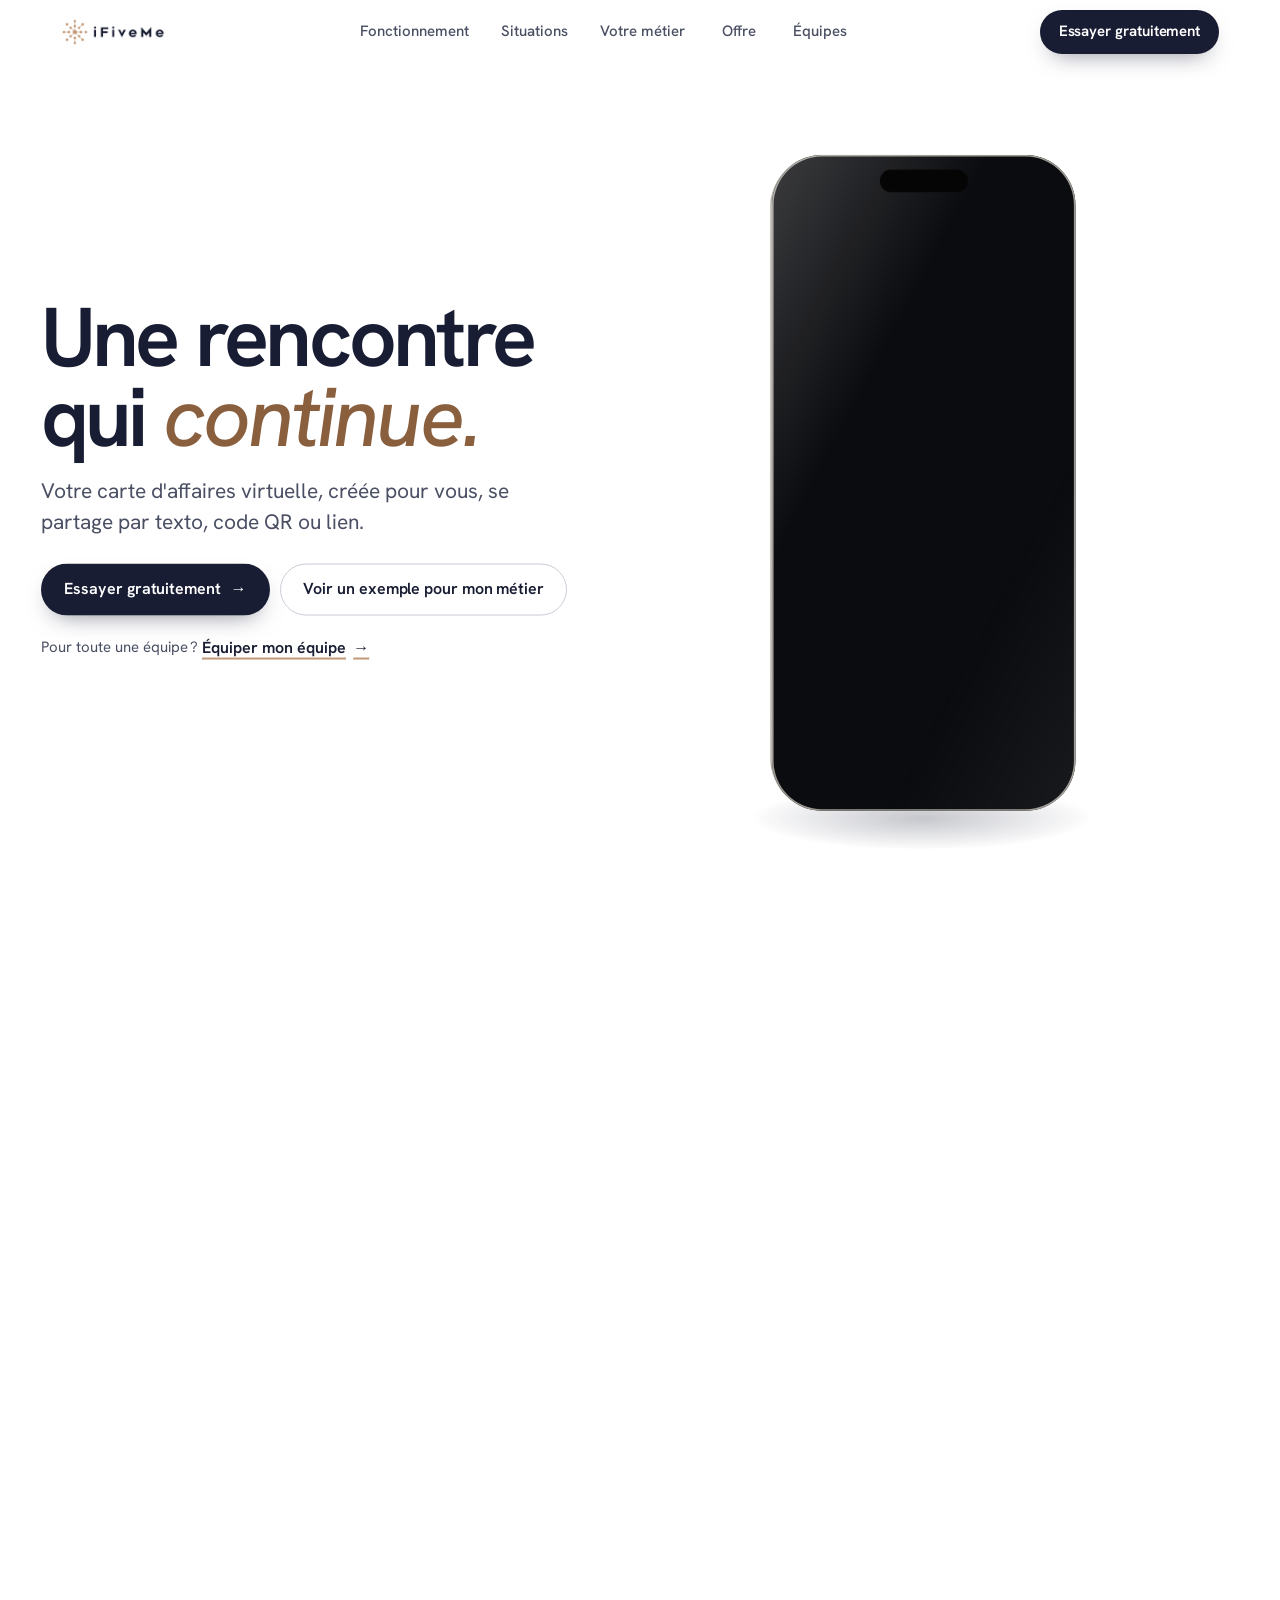
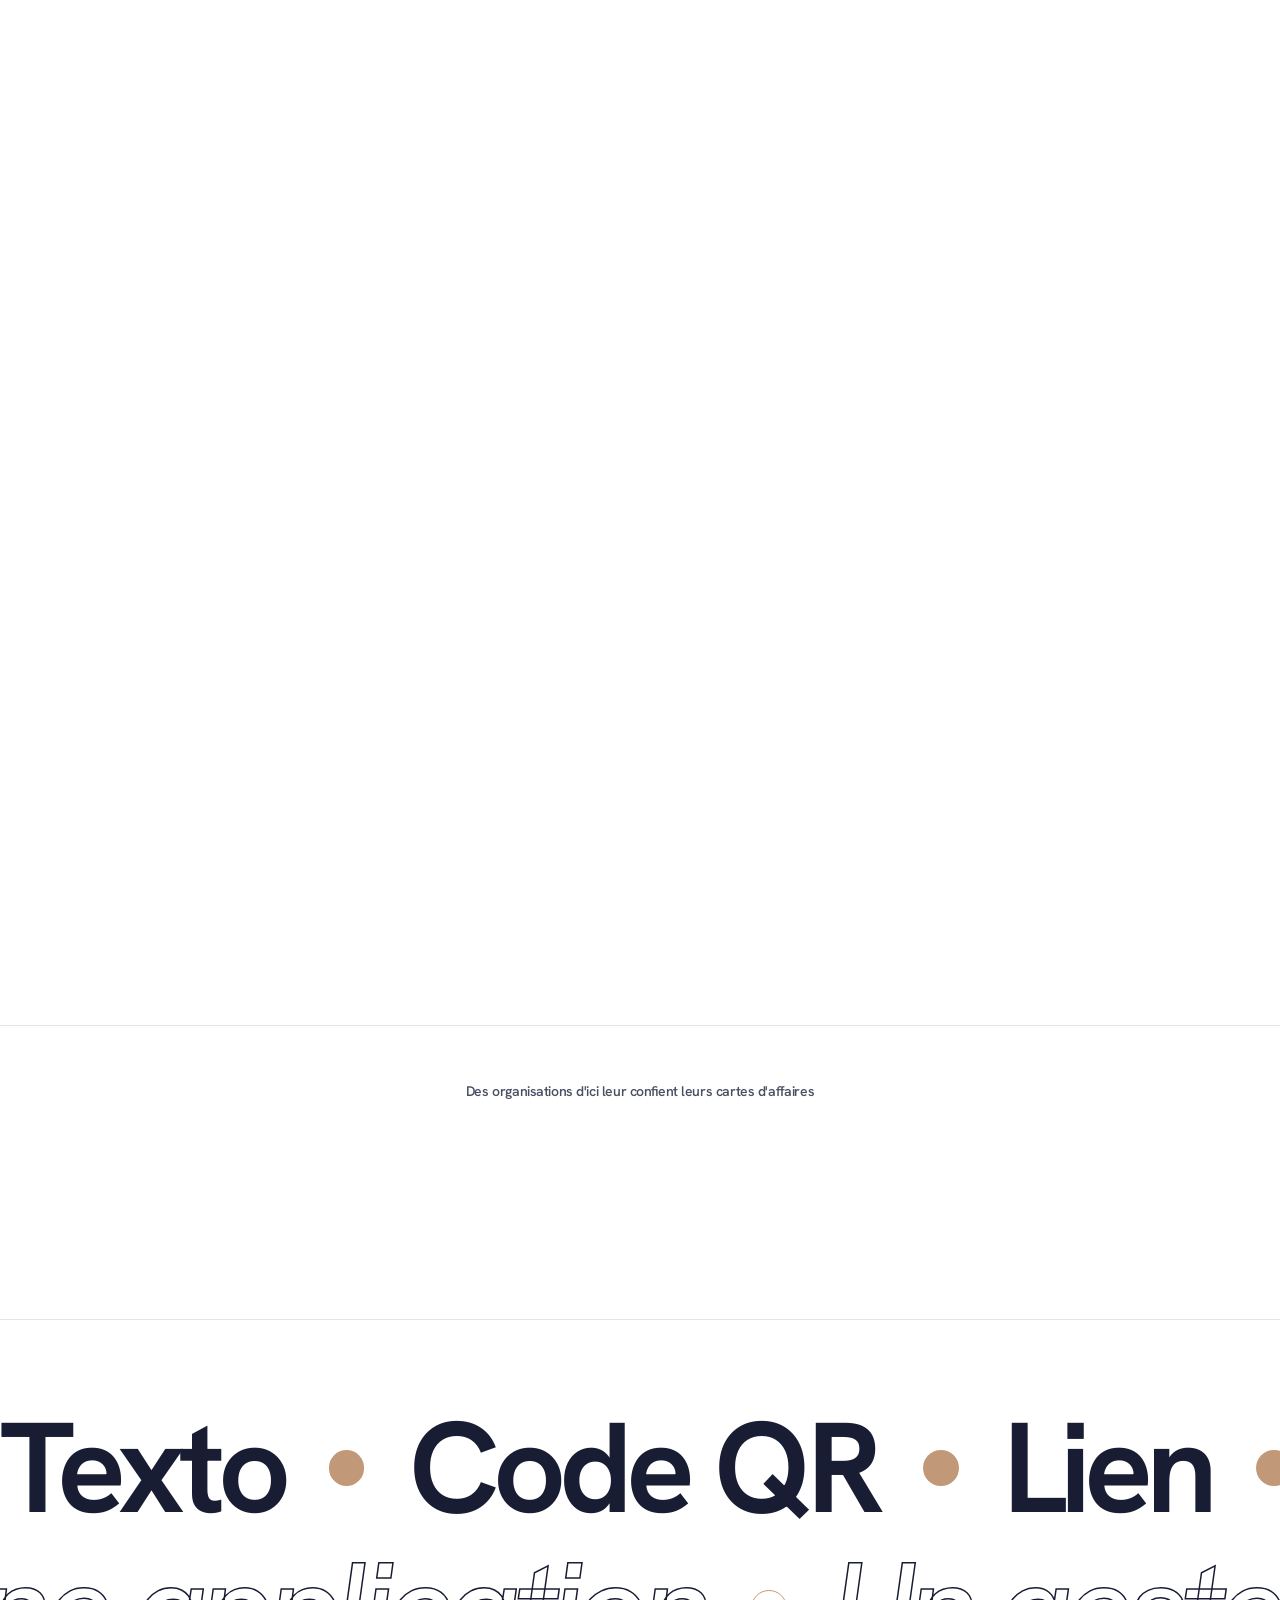
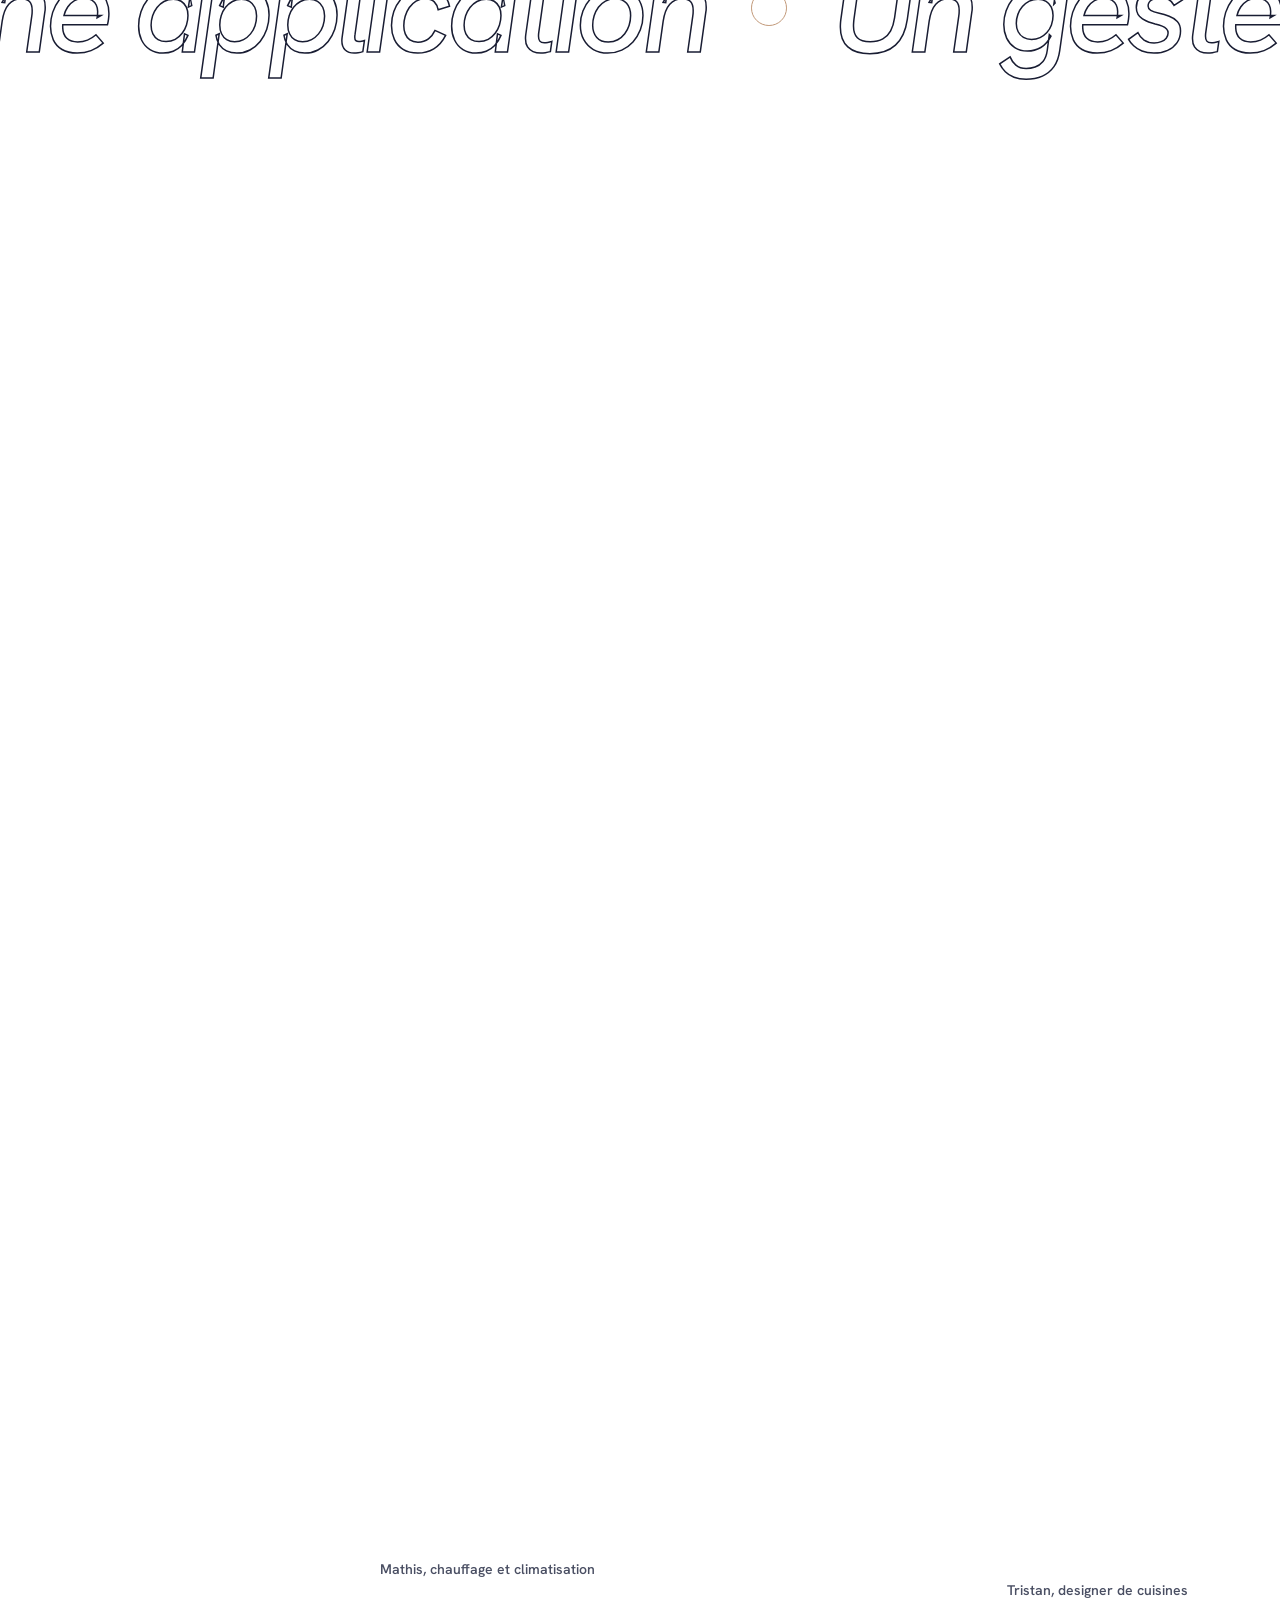
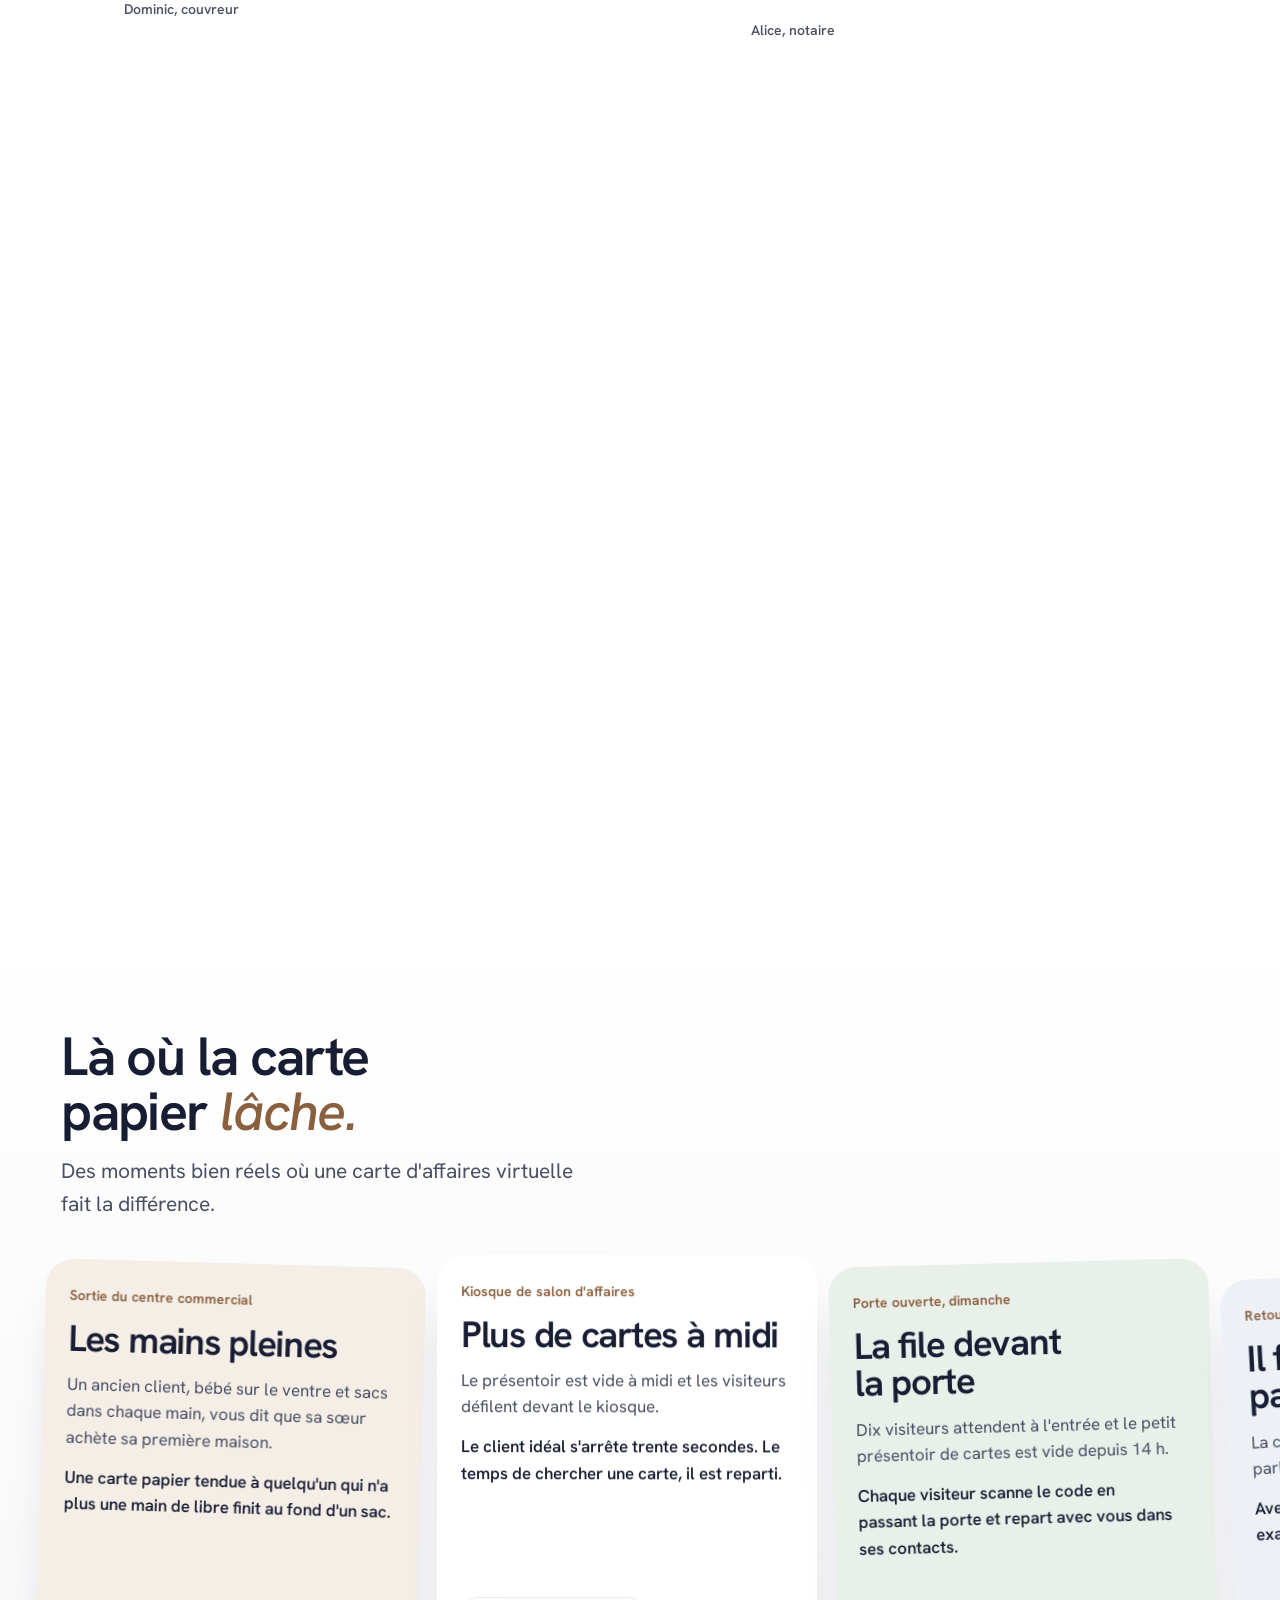
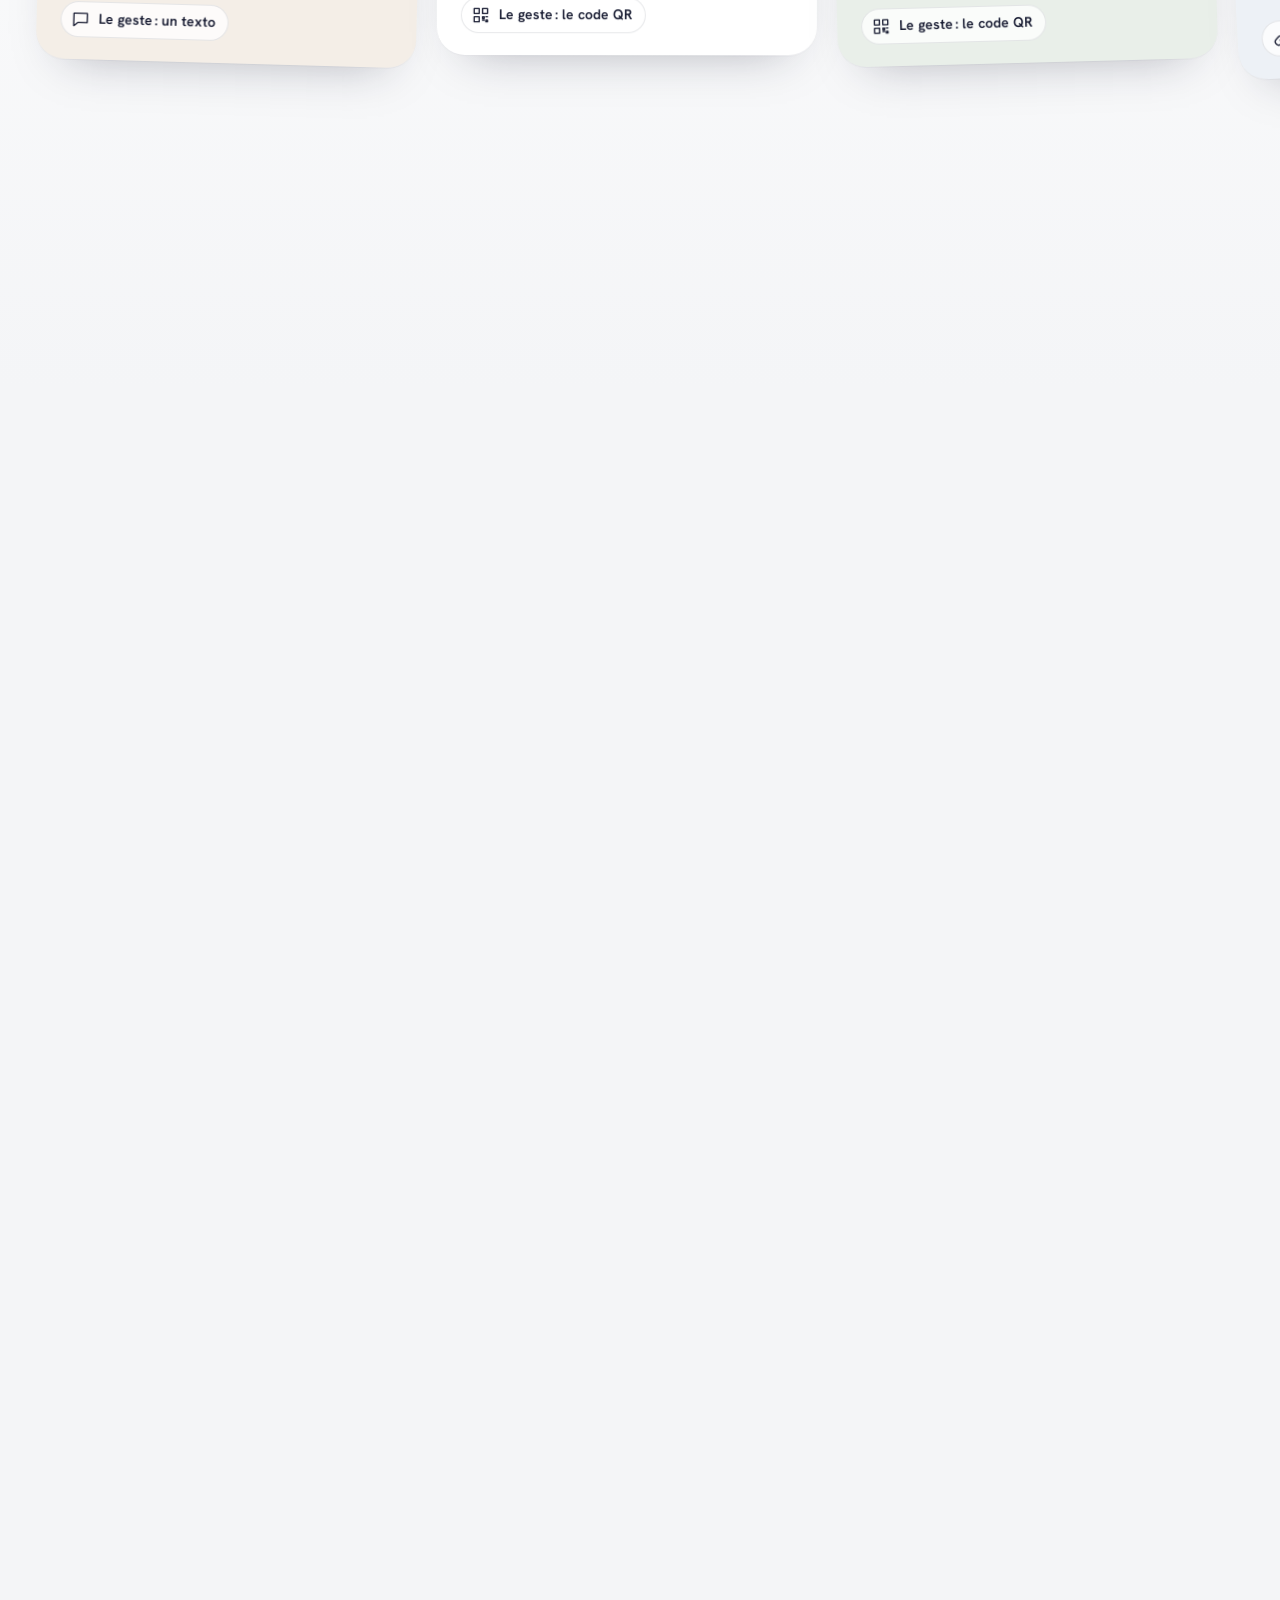
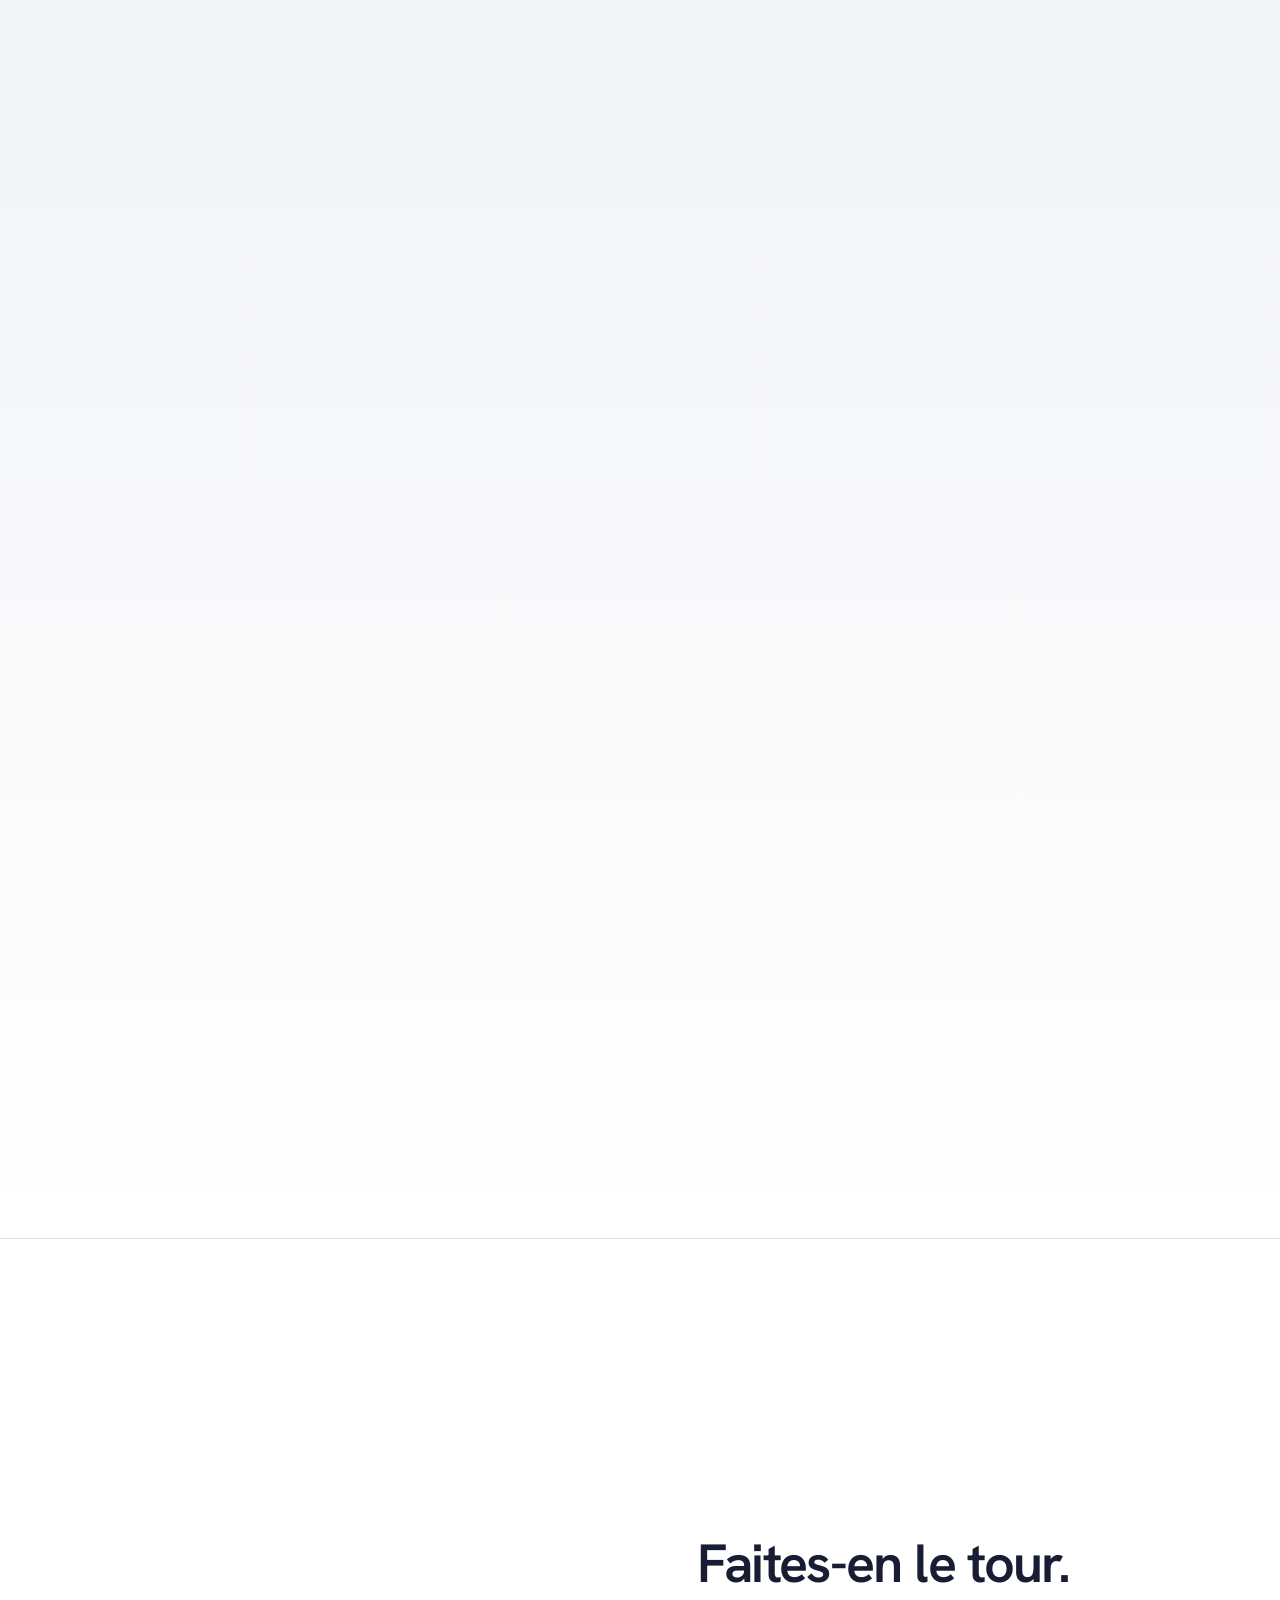
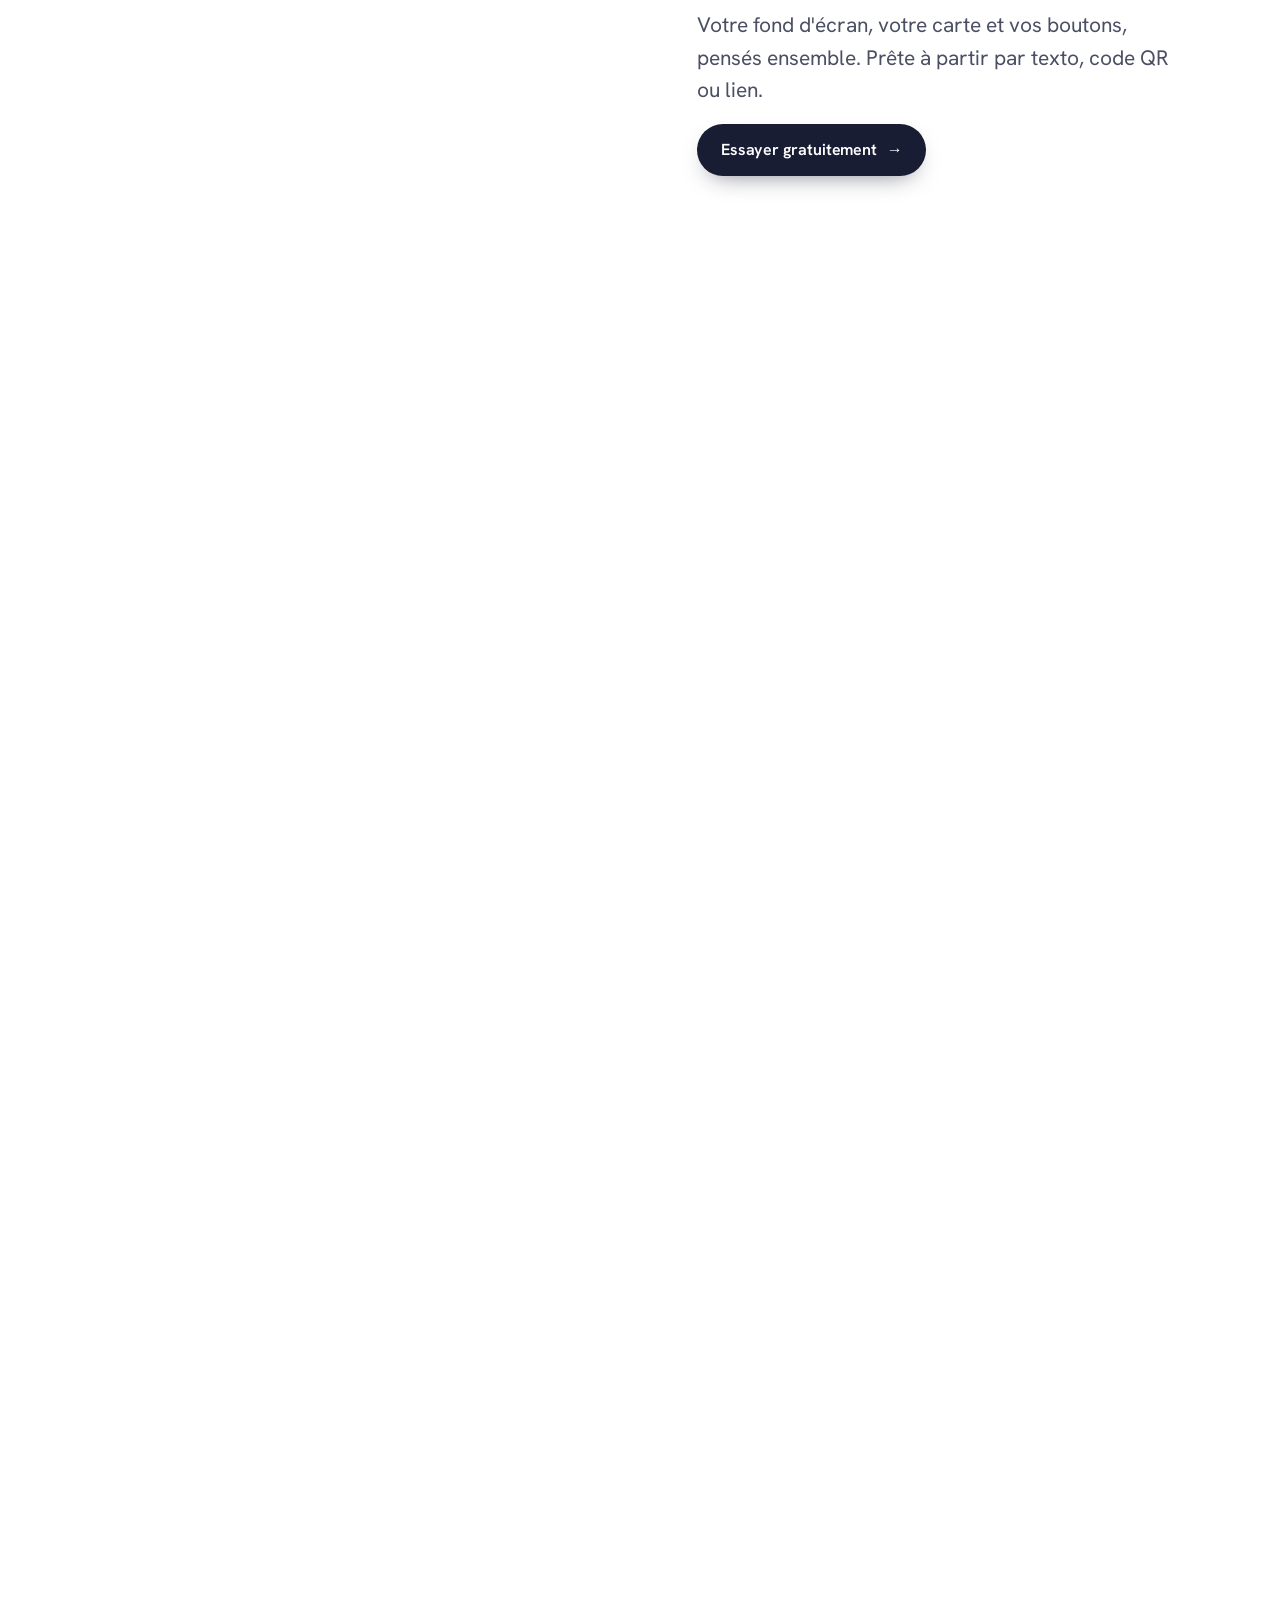
==== commit 50107219: "Batterie de tests : cibles tactiles 44 px, scroll-spy, formulaires (délai, plafonds, double envoi, a" ====
--- a/index.html
+++ b/index.html
@@ -7,6 +7,7 @@
 <meta name="description" content="Votre carte d'affaires virtuelle, créée pour vous à partir de votre carte papier. Elle se partage par texto, code QR ou lien, sans application pour la recevoir.">
 <meta name="robots" content="noindex, nofollow">
 <meta name="referrer" content="strict-origin-when-cross-origin">
+<meta http-equiv="Content-Security-Policy" content="default-src 'self'; img-src 'self' data:; font-src 'self'; style-src 'self'; script-src 'self'; connect-src 'self'; form-action 'self'; base-uri 'self'; object-src 'none'">
 <link rel="icon" href="./favicon.ico" sizes="any">
 <link rel="icon" type="image/png" sizes="32x32" href="./favicon-32.png">
 <link rel="apple-touch-icon" href="./apple-touch-icon.png">
@@ -32,10 +33,10 @@
 <link rel="stylesheet" href="./styles.css">
 <script src="./boot.js"></script>
 </head>
-<body>
+<body id="haut">
 <a class="skip" href="#contenu">Aller au contenu</a>
 
-<header class="site-header" id="haut">
+<header class="site-header">
   <div class="wrap">
     <a class="brand" href="#haut" aria-label="iFiveMe, retour en haut"><img src="./assets/ifiveme-logo-dark.webp" width="480" height="128" alt="iFiveMe"></a>
     <nav class="nav" aria-label="Navigation principale">
@@ -80,7 +81,7 @@
           <div class="l l-board" data-layer="board"><img src="./assets/ifiveme-logo-dark.webp" width="480" height="128" alt=""></div>
           <div class="l l-screen" data-layer="screen">
             <div class="screen">
-              <img class="screen-card" src="./assets/carte-exemple.webp" width="660" height="1428" alt="">
+              <img class="screen-card" src="./assets/carte-exemple.webp" width="660" height="1428" alt="" fetchpriority="high" decoding="async">
               <img class="screen-empty" data-empty src="./assets/personas/elise-fond.webp" width="390" height="844" alt="" loading="lazy" decoding="async">
               <span class="hl" data-hl></span>
             </div>
@@ -285,7 +286,7 @@
       </div>
       <div class="flip-row">
         <div class="flipcard reveal" data-flip>
-          <button type="button" class="flip-btn" aria-pressed="false" data-alt-front="Recto de la carte de Solène Archambault, orfèvre-joaillière : Atelier Archambault, 514 555-0147, solene@archambault-orfevre.ca." data-alt-back="Verso de la carte de Solène Archambault : logo Archambault, « Chaque pierre garde une promesse. », réseaux, code QR pour prendre rendez-vous.">
+          <button type="button" class="flip-btn" aria-pressed="false" aria-label="Recto de la carte de Solène Archambault, orfèvre-joaillière : Atelier Archambault, 514 555-0147, solene@archambault-orfevre.ca." disabled data-alt-front="Recto de la carte de Solène Archambault, orfèvre-joaillière : Atelier Archambault, 514 555-0147, solene@archambault-orfevre.ca." data-alt-back="Verso de la carte de Solène Archambault : logo Archambault, « Chaque pierre garde une promesse. », réseaux, code QR pour prendre rendez-vous.">
             <span class="flip-shadow" aria-hidden="true"></span>
             <span class="flip-body">
               <span class="flip-face flip-front"><img src="./assets/flip/solene-recto.webp" srcset="./assets/flip/solene-recto.webp 1120w, ./assets/flip/solene-recto-2x.webp 2240w" sizes="(min-width: 860px) 520px, 92vw" width="1120" height="640" alt="" loading="lazy" decoding="async" draggable="false"></span>
@@ -296,7 +297,7 @@
           <p class="flip-hint" aria-hidden="true"></p>
         </div>
         <div class="flipcard reveal" data-flip>
-          <button type="button" class="flip-btn" aria-pressed="false" data-alt-front="Recto de la carte de Rémi Castonguay, associé principal : Hautmont Conseil, 514 555-0188, remi@hautmont.ca." data-alt-back="Verso de la carte de Rémi Castonguay : logo Hautmont, « Là où la croissance prend de l'altitude. », réseaux, code QR pour planifier un appel.">
+          <button type="button" class="flip-btn" aria-pressed="false" aria-label="Recto de la carte de Rémi Castonguay, associé principal : Hautmont Conseil, 514 555-0188, remi@hautmont.ca." disabled data-alt-front="Recto de la carte de Rémi Castonguay, associé principal : Hautmont Conseil, 514 555-0188, remi@hautmont.ca." data-alt-back="Verso de la carte de Rémi Castonguay : logo Hautmont, « Là où la croissance prend de l'altitude. », réseaux, code QR pour planifier un appel.">
             <span class="flip-shadow" aria-hidden="true"></span>
             <span class="flip-body">
               <span class="flip-face flip-front"><img src="./assets/flip/remi-recto.webp" srcset="./assets/flip/remi-recto.webp 1120w, ./assets/flip/remi-recto-2x.webp 2240w" sizes="(min-width: 860px) 520px, 92vw" width="1120" height="640" alt="" loading="lazy" decoding="async" draggable="false"></span>
@@ -321,10 +322,10 @@
           <div class="apprail" aria-hidden="true"><i data-ap-dot></i><i data-ap-dot></i><i data-ap-dot></i><i data-ap-dot></i></div>
           <div class="appcta"><a class="btn btn-primary" data-door="essai" data-checkout="trial" href="https://checkout.ifiveme.com/activation-carte-daffaires-virtuelle-ft/">Essayer gratuitement <span class="arrow" aria-hidden="true">→</span></a></div>
         </div>
-        <figure class="appdevice" role="group" aria-label="Animation de l'application iFiveMe : statistiques de la carte de la Dre Audrey Lessard, médecin de famille, puis partage par code QR et par texto, puis ajout de la carte au portefeuille du téléphone, où elle devient un pass prêt à scanner.">
+        <figure class="appdevice" aria-label="Animation de l'application iFiveMe : statistiques de la carte de la Dre Audrey Lessard, médecin de famille, puis partage par code QR et par texto, puis ajout de la carte au portefeuille du téléphone, où elle devient un pass prêt à scanner.">
           <div class="apphone" data-ap-phone aria-hidden="true">
             <div class="apscreen">
-              <img class="ap-l1" data-ap-l1 src="./assets/app/ecran-accueil.webp" width="585" height="1266" decoding="async" alt="">
+              <img class="ap-l1" data-ap-l1 src="./assets/app/ecran-accueil.webp" width="585" height="1266" loading="lazy" decoding="async" alt="">
               <img class="ap-l2" data-ap-l2 src="./assets/app/ecran-qr.webp" width="585" height="1266" loading="lazy" decoding="async" alt="">
               <div class="ap-l3 sms" data-ap-l3 data-sms><div class="sms-screen"><div class="sms-head"><span class="sms-back">‹</span><span class="sms-avatar">AL</span><b>Dre Audrey Lessard</b><small>Médecin de famille</small></div><div class="sms-thread"><div class="sms-row sms-in sms-typing" data-sms-typing><span></span><span></span><span></span></div><div class="sms-row sms-in" data-sms-m1><p>Bonjour ! Voici ma carte d'affaires virtuelle, simplement répondre « oui » à ce message pour voir le lien apparaître :</p></div><div class="sms-row sms-out" data-sms-m2><p>oui</p></div><p class="sms-status" data-sms-status>Distribué</p><div class="sms-row sms-in sms-linkrow"><div class="sms-typing sms-typing2" data-sms-typing2><span></span><span></span><span></span></div><div class="sms-link" data-sms-link><img src="./assets/app/carte-clinique.webp" width="520" height="413" loading="lazy" decoding="async" alt=""><div class="sms-link-text"><b>Dre Audrey Lessard · Médecin de famille</b><span>audrey.ifiveme.com/medecin</span></div></div></div></div><div class="sms-bar"><span>Message</span></div></div></div>
               <div class="ap-l4" data-ap-l4>
@@ -333,7 +334,7 @@
                 <img class="ap-other o2" data-ap-o2 src="./assets/app/pass-autre-2.webp" width="660" height="880" loading="lazy" decoding="async" alt="">
                 <i class="ap-shadow" data-ap-shadow></i>
               </div>
-              <div class="ap-clone" data-ap-clone><img src="./assets/app/ecran-accueil.webp" width="585" height="1266" decoding="async" alt=""></div>
+              <div class="ap-clone" data-ap-clone><img src="./assets/app/ecran-accueil.webp" width="585" height="1266" loading="lazy" decoding="async" alt=""></div>
               <img class="ap-pass" data-ap-pass src="./assets/app/pass-audrey.webp" width="660" height="880" loading="lazy" decoding="async" alt="">
               <p class="ap-ready" data-ap-ready>Prêt à scanner</p>
             </div>
@@ -382,7 +383,7 @@
           </div>
         </div>
         <div class="panel" role="tabpanel" id="p-fin" aria-labelledby="t-fin" tabindex="0" hidden>
-          <!--FIN-SCENE--><figure class="panel-media panel-phone panel-scene" data-fin-scene><div class="fs-stage" aria-hidden="false"><span class="fs-item" style="left:57.78%;top:15.98%;width:37.78%;--fx:-70.6%;--fy:98.6%;--r:4deg;--i:0;--par:0;--dur:3.4s;--amp:5px"><img src="./assets/finance/fleche.webp" width="442" height="323" alt="" loading="lazy" decoding="async"></span><span class="fs-item" style="left:8.33%;top:51.89%;width:16.67%;--fx:200.0%;--fy:-60.8%;--r:4deg;--i:1;--par:0;--dur:4.1s;--amp:5px"><img src="./assets/finance/globe.webp" width="195" height="310" alt="" loading="lazy" decoding="async"></span><img class="fs-phone" src="./assets/finance/telephone.webp" width="370" height="786" alt="La carte d'affaires virtuelle de Benjamin Côté, gestionnaire de patrimoine, dans un téléphone." decoding="async" style="left:34.17%;top:22.05%;width:31.65%"><span class="fs-item" style="left:7.22%;top:19.90%;width:23.33%;--fx:133.3%;--fy:150.9%;--r:8deg;--i:2;--par:0;--dur:4.8s;--amp:5px"><img src="./assets/finance/maison.webp" width="273" height="211" alt="" loading="lazy" decoding="async"></span><span class="fs-item" style="left:73.06%;top:45.78%;width:23.89%;--fx:-146.5%;--fy:-28.5%;--r:-9deg;--i:3;--par:0;--dur:5.5s;--amp:5px"><img src="./assets/finance/calculatrice.webp" width="280" height="251" alt="" loading="lazy" decoding="async"></span><span class="fs-item" style="left:5.00%;top:72.94%;width:31.11%;--fx:94.6%;--fy:-175.3%;--r:3deg;--i:4;--par:0;--dur:3.4s;--amp:5px"><img src="./assets/finance/graphique.webp" width="364" height="267" alt="" loading="lazy" decoding="async"></span><span class="fs-item" style="left:61.67%;top:73.18%;width:32.22%;--fx:-86.2%;--fy:-180.0%;--r:0deg;--i:5;--par:0;--dur:4.1s;--amp:5px"><img src="./assets/finance/pieces.webp" width="377" height="260" alt="" loading="lazy" decoding="async"></span><span class="fs-item fs-coin" style="left:28.89%;top:12.24%;width:8.89%;--fx:187.5%;--fy:529.9%;--r:-20deg;--i:6;--par:26;--dur:4.2s;--amp:9px"><img src="./assets/finance/piece-volante-1.webp" width="104" height="92" alt="" loading="lazy" decoding="async"></span><span class="fs-item fs-coin" style="left:63.89%;top:10.07%;width:7.78%;--fx:-228.6%;--fy:503.4%;--r:25deg;--i:7;--par:-30;--dur:4.9s;--amp:9px"><img src="./assets/finance/piece-volante-2.webp" width="91" height="102" alt="" loading="lazy" decoding="async"></span><span class="fs-item fs-coin" style="left:10.00%;top:44.02%;width:6.67%;--fx:550.0%;--fy:34.9%;--r:-10deg;--i:8;--par:26;--dur:2.8s;--amp:9px"><img src="./assets/finance/piece-volante-3.webp" width="78" height="93" alt="" loading="lazy" decoding="async"></span><span class="fs-item fs-coin" style="left:85.83%;top:68.37%;width:6.11%;--fx:-636.4%;--fy:-421.4%;--r:15deg;--i:9;--par:-30;--dur:3.5s;--amp:9px"><img src="./assets/finance/piece-volante-5.webp" width="72" height="73" alt="" loading="lazy" decoding="async"></span></div></figure><!--/FIN-SCENE-->
+          <!--FIN-SCENE--><figure class="panel-media panel-phone panel-scene" data-fin-scene><div class="fs-stage" aria-hidden="false"><span class="fs-item" data-s="0"><img src="./assets/finance/fleche.webp" width="442" height="323" alt="" loading="lazy" decoding="async"></span><span class="fs-item" data-s="1"><img src="./assets/finance/globe.webp" width="195" height="310" alt="" loading="lazy" decoding="async"></span><img class="fs-phone" src="./assets/finance/telephone.webp" width="370" height="786" loading="lazy" alt="La carte d'affaires virtuelle de Benjamin Côté, gestionnaire de patrimoine, dans un téléphone." decoding="async" data-s="2"><span class="fs-item" data-s="3"><img src="./assets/finance/maison.webp" width="273" height="211" alt="" loading="lazy" decoding="async"></span><span class="fs-item" data-s="4"><img src="./assets/finance/calculatrice.webp" width="280" height="251" alt="" loading="lazy" decoding="async"></span><span class="fs-item" data-s="5"><img src="./assets/finance/graphique.webp" width="364" height="267" alt="" loading="lazy" decoding="async"></span><span class="fs-item" data-s="6"><img src="./assets/finance/pieces.webp" width="377" height="260" alt="" loading="lazy" decoding="async"></span><span class="fs-item fs-coin" data-s="7"><img src="./assets/finance/piece-volante-1.webp" width="104" height="92" alt="" loading="lazy" decoding="async"></span><span class="fs-item fs-coin" data-s="8"><img src="./assets/finance/piece-volante-2.webp" width="91" height="102" alt="" loading="lazy" decoding="async"></span><span class="fs-item fs-coin" data-s="9"><img src="./assets/finance/piece-volante-3.webp" width="78" height="93" alt="" loading="lazy" decoding="async"></span><span class="fs-item fs-coin" data-s="10"><img src="./assets/finance/piece-volante-5.webp" width="72" height="73" alt="" loading="lazy" decoding="async"></span></div></figure><!--/FIN-SCENE-->
           <div class="panel-copy">
             <p class="panel-kicker">Finance et hypothèque</p>
             <p class="panel-lead">Au renouvellement, trois ou cinq ans plus tard, votre client vous retrouve en deux secondes.</p>
@@ -393,7 +394,7 @@
           </div>
         </div>
         <div class="panel" role="tabpanel" id="p-met" aria-labelledby="t-met" tabindex="0" hidden>
-          <figure class="panel-media panel-phone"><img class="phone-framed" src="./assets/screens/hubert-boucher.webp" width="520" height="1104" decoding="async" alt="La carte d'affaires virtuelle de Hubert Boucher, chef cuisinier, dans un téléphone."></figure>
+          <figure class="panel-media panel-phone"><img class="phone-framed" src="./assets/screens/hubert-boucher.webp" width="520" height="1104" loading="lazy" decoding="async" alt="La carte d'affaires virtuelle de Hubert Boucher, chef cuisinier, dans un téléphone."></figure>
           <div class="panel-copy">
             <p class="panel-kicker">Métiers et services</p>
             <p class="panel-lead">Votre client vous garde dans son téléphone, et vous recommande en un texto.</p>
@@ -404,7 +405,7 @@
           </div>
         </div>
         <div class="panel" role="tabpanel" id="p-ent" aria-labelledby="t-ent" tabindex="0" hidden>
-          <figure class="panel-media panel-phone"><img class="phone-framed" src="./assets/screens/beatrice-simard.webp" width="520" height="1104" decoding="async" alt="La carte d'affaires virtuelle de Béatrice Simard, esthéticienne et entrepreneure, dans un téléphone."></figure>
+          <figure class="panel-media panel-phone"><img class="phone-framed" src="./assets/screens/beatrice-simard.webp" width="520" height="1104" loading="lazy" decoding="async" alt="La carte d'affaires virtuelle de Béatrice Simard, esthéticienne et entrepreneure, dans un téléphone."></figure>
           <div class="panel-copy">
             <p class="panel-kicker">Entrepreneurs</p>
             <p class="panel-lead">Site Web, réseaux sociaux et adresse sur une seule carte, toujours dans la poche de vos clients.</p>
@@ -415,7 +416,7 @@
           </div>
         </div>
         <div class="panel" role="tabpanel" id="p-auto" aria-labelledby="t-auto" tabindex="0" hidden>
-          <figure class="panel-media panel-phone"><img class="phone-framed" src="./assets/screens/auto-conseiller.webp" width="520" height="1104" decoding="async" alt="La carte d'affaires virtuelle d'un conseiller automobile, dans un téléphone."></figure>
+          <figure class="panel-media panel-phone"><img class="phone-framed" src="./assets/screens/auto-conseiller.webp" width="520" height="1104" loading="lazy" decoding="async" alt="La carte d'affaires virtuelle d'un conseiller automobile, dans un téléphone."></figure>
           <div class="panel-copy">
             <p class="panel-kicker">Automobile</p>
             <p class="panel-lead">Le client repart de la salle de montre avec la carte de son conseiller.</p>
@@ -444,15 +445,16 @@
           <h3>Recevoir un exemple pour mon métier</h3>
           <p>Nous vous envoyons un exemple de carte adapté à votre métier, puis l'invitation à l'essai gratuit.</p>
         </div>
+        <p class="nojs-note">Le formulaire demande JavaScript. Pour recevoir un exemple, écrivez-nous à <a href="mailto:info@ifiveme.com">info@ifiveme.com</a> en nommant votre métier.</p>
         <form class="form form-inline" data-lead="exemple_metier" aria-label="Recevoir un exemple pour mon métier">
           <div class="field">
             <label for="ex-metier">Votre métier</label>
-            <input id="ex-metier" name="metier" type="text" autocomplete="organization-title" required value="Immobilier" data-metier-field>
+            <input id="ex-metier" name="metier" type="text" maxlength="100" autocomplete="organization-title" required value="Immobilier" data-metier-field>
             <p class="field-error" aria-live="polite"></p>
           </div>
           <div class="field">
             <label for="ex-courriel">Courriel</label>
-            <input id="ex-courriel" name="courriel" type="email" autocomplete="email" inputmode="email" required>
+            <input id="ex-courriel" name="courriel" type="email" maxlength="254" autocomplete="email" inputmode="email" required>
             <p class="field-error" aria-live="polite"></p>
           </div>
           <div class="field field-check">
@@ -684,22 +686,23 @@
       </div>
 
       <div class="form-card reveal">
+        <p class="nojs-note">Le formulaire demande JavaScript. Pour une soumission, écrivez-nous à <a href="mailto:info@ifiveme.com">info@ifiveme.com</a> avec votre nom, votre entreprise et le nombre de cartes.</p>
         <form class="form" data-lead="soumission_entreprise" aria-labelledby="form-titre">
           <h3 id="form-titre">Recevez votre soumission personnalisée</h3>
           <p class="form-hint">Les champs marqués d'un astérisque sont obligatoires.</p>
           <div class="field">
             <label for="f-nom">Nom complet <span aria-hidden="true">*</span></label>
-            <input id="f-nom" name="nom" type="text" autocomplete="name" required>
+            <input id="f-nom" name="nom" type="text" maxlength="120" autocomplete="name" required>
             <p class="field-error" aria-live="polite"></p>
           </div>
           <div class="field">
             <label for="f-courriel">Courriel <span aria-hidden="true">*</span></label>
-            <input id="f-courriel" name="courriel" type="email" autocomplete="email" inputmode="email" required>
+            <input id="f-courriel" name="courriel" type="email" maxlength="254" autocomplete="email" inputmode="email" required>
             <p class="field-error" aria-live="polite"></p>
           </div>
           <div class="field">
             <label for="f-entreprise">Entreprise <span aria-hidden="true">*</span></label>
-            <input id="f-entreprise" name="entreprise" type="text" autocomplete="organization" required>
+            <input id="f-entreprise" name="entreprise" type="text" maxlength="150" autocomplete="organization" required>
             <p class="field-error" aria-live="polite"></p>
           </div>
           <div class="field-row">
@@ -717,7 +720,7 @@
             </div>
             <div class="field">
               <label for="f-tel">Téléphone</label>
-              <input id="f-tel" name="telephone" type="tel" autocomplete="tel" inputmode="tel" aria-describedby="f-tel-aide">
+              <input id="f-tel" name="telephone" type="tel" maxlength="30" autocomplete="tel" inputmode="tel" aria-describedby="f-tel-aide">
               <p class="field-help" id="f-tel-aide">Facultatif, si vous préférez qu'on vous appelle.</p>
               <p class="field-error" aria-live="polite"></p>
             </div>
--- a/styles.css
+++ b/styles.css
@@ -1 +1 @@
-@font-face{font-family:"Hanken Grotesk";font-style:normal;font-display:swap;font-weight:300 900;src:url("./fonts/hanken-grotesk-latin-wght-normal.woff2") format("woff2-variations")}@font-face{font-family:"Hanken Grotesk";font-style:italic;font-display:swap;font-weight:300 900;src:url("./fonts/hanken-grotesk-latin-wght-italic.woff2") format("woff2-variations")}:root{color-scheme:light;--paper:#ffffff;--mist:#f4f5f7;--mist-2:#eceef2;--line:#e3e5ea;--ink:#191d33;--ink-2:#4a4f63;--ink-3:#6b7083;--copper:#c19878;--copper-ink:#8a5f3e;--ok:#1d6b4a;--err:#a3261f;--focus:#2458d6;--font:"Hanken Grotesk","Helvetica Neue",Arial,sans-serif;--text-sm:0.875rem;--text-base:clamp(1rem,0.96rem + 0.2vw,1.0625rem);--text-lead:clamp(1.125rem,1.04rem + 0.45vw,1.3125rem);--text-h3:clamp(1.25rem,1.12rem + 0.6vw,1.5rem);--text-h2:clamp(2rem,1.45rem + 2.4vw,3.5rem);--text-h1:clamp(2.75rem,1.7rem + 4.4vw,5.5rem);--gutter:clamp(1rem,0.5rem + 2.6vw,3rem);--section:clamp(4.5rem,3rem + 6vw,9rem);--radius:14px;--radius-lg:28px;--shadow-soft:0 1px 2px rgba(25,29,51,0.06),0 12px 32px -12px rgba(25,29,51,0.18);--shadow-phone:0 2px 4px rgba(25,29,51,0.08),0 40px 80px -30px rgba(25,29,51,0.45);--ease-out:cubic-bezier(0.16,1,0.3,1)}*,*::before,*::after{box-sizing:border-box}html{-webkit-text-size-adjust:100%;scroll-behavior:smooth;scroll-padding-top:5rem}body{margin:0;background:var(--paper);color:var(--ink);font-family:var(--font);font-size:var(--text-base);line-height:1.55;-webkit-font-smoothing:antialiased;overflow-x:clip;font-feature-settings:"kern","liga"}img{display:block;max-width:100%;height:auto}a{color:inherit}h1,h2,h3{margin:0;font-weight:620;letter-spacing:-0.03em;line-height:1.02;text-wrap:balance}p{margin:0;text-wrap:pretty}em{font-style:italic;font-weight:520;color:var(--copper-ink)}:focus-visible{outline:3px solid var(--focus);outline-offset:3px;border-radius:6px}[hidden]{display:none !important}.sr-only{position:absolute;width:1px;height:1px;padding:0;margin:-1px;overflow:hidden;clip:rect(0,0,0,0);white-space:nowrap;border:0}.skip{position:absolute;left:1rem;top:-4rem;z-index:100;background:var(--ink);color:#fff;padding:0.75rem 1rem;border-radius:10px}.skip:focus{top:4.75rem;position:fixed}.wrap{width:100%;max-width:1240px;margin-inline:auto;padding-inline:var(--gutter)}.site-header{position:sticky;top:0;z-index:40;background:rgba(255,255,255,0.86);backdrop-filter:saturate(1.4) blur(14px);-webkit-backdrop-filter:saturate(1.4) blur(14px);border-bottom:1px solid transparent;transition:border-color 0.3s}.site-header.is-scrolled{border-bottom-color:var(--line)}.site-header .wrap{display:flex;align-items:center;justify-content:space-between;gap:1rem;height:64px}.brand{display:inline-flex;align-items:center;min-height:44px;flex:none}.brand img{height:28px;width:auto}.nav{display:none;gap:2rem;font-size:0.9375rem;font-weight:520}.nav a{text-decoration:none;color:var(--ink-2);padding:0.5rem 0}.nav a:hover{color:var(--ink)}.btn{--h:52px;display:inline-flex;align-items:center;justify-content:center;gap:0.6rem;min-height:var(--h);padding:0 1.4rem;border-radius:999px;font:inherit;font-weight:620;font-size:1rem;letter-spacing:-0.005em;text-decoration:none;white-space:nowrap;cursor:pointer;border:1.5px solid transparent;transition:transform 0.2s var(--ease-out),background-color 0.2s,box-shadow 0.2s,border-color 0.2s}.btn:active{transform:scale(0.98)}.btn-primary{background:var(--ink);color:#fff;box-shadow:0 10px 24px -12px rgba(25,29,51,0.6)}.btn-primary:hover{background:#262b49;box-shadow:0 14px 30px -12px rgba(25,29,51,0.65)}.btn-secondary{background:#fff;color:var(--ink);border-color:#c9ccd6}.btn-secondary:hover{border-color:var(--ink)}.btn-sm{--h:44px;padding:0 1.1rem;font-size:0.9375rem}.btn .arrow{transition:transform 0.25s var(--ease-out)}.btn:hover .arrow,.text-link:hover .arrow{transform:translateX(3px)}.text-link{display:inline-flex;align-items:center;gap:0.45rem;min-height:44px;font-weight:620;color:var(--ink);text-decoration:underline;text-decoration-thickness:1.5px;text-underline-offset:5px;text-decoration-color:var(--copper)}.text-link .arrow{transition:transform 0.25s var(--ease-out)}.clients{padding-block:clamp(2.5rem,2rem + 2vw,4rem);border-block:1px solid var(--line)}.clients-title{font-size:var(--text-sm);font-weight:560;color:var(--ink-2);text-align:center;margin-bottom:1.75rem}.marquee{--gap:clamp(2.5rem,2rem + 2vw,4rem);overflow:hidden;mask-image:linear-gradient(90deg,transparent,#000 8%,#000 92%,transparent);-webkit-mask-image:linear-gradient(90deg,transparent,#000 8%,#000 92%,transparent)}.marquee + .marquee{margin-top:1.5rem}.marquee-track{display:flex;gap:var(--gap);width:max-content}.marquee-list{display:flex;gap:var(--gap);list-style:none;margin:0;padding:0}.marquee-list li{flex:none;display:grid;place-items:center;height:56px}.marquee-list img{filter:brightness(0.58) contrast(1.15)}@media (prefers-reduced-motion:no-preference){.marquee-track{animation:slide 70s linear infinite}.marquee.reverse .marquee-track{animation-direction:reverse;animation-duration:78s}.marquee:hover .marquee-track,.marquee:focus-within .marquee-track{animation-play-state:paused}}@media (prefers-reduced-motion:reduce){.marquee{overflow-x:auto;mask-image:none;-webkit-mask-image:none}.marquee [aria-hidden="true"]{display:none}}@keyframes slide{to{transform:translateX(calc(-50% - var(--gap) / 2))}}.section{padding-block:var(--section)}.section-head{max-width:44rem}.section-head h2{font-size:var(--text-h2)}.section-head p{margin-top:1.1rem;font-size:var(--text-lead);color:var(--ink-2);max-width:38rem}.how-grid{display:grid;gap:clamp(2rem,1.5rem + 3vw,4rem)}.steps{list-style:none;margin:0;padding:0}.steps li{display:grid;grid-template-columns:4.25rem minmax(0,1fr);gap:1rem;padding-block:1.6rem;border-top:1px solid var(--line)}.steps li:last-child{border-bottom:1px solid var(--line)}.steps .num{font-size:clamp(2.5rem,2rem + 1.6vw,3.5rem);font-weight:300;line-height:0.9;letter-spacing:-0.05em;color:var(--copper);font-variant-numeric:tabular-nums}.steps h3{font-size:var(--text-h3);letter-spacing:-0.02em}.steps p{margin-top:0.45rem;color:var(--ink-2);max-width:34rem}.metiers{background:linear-gradient(180deg,#fff 0%,var(--mist) 22%,var(--mist) 78%,#fff 100%)}.tabs{margin-top:clamp(2rem,1.5rem + 2vw,3rem)}.tablist{display:flex;gap:0.5rem;overflow-x:auto;scrollbar-width:none;padding:0.25rem 0.1rem 0.75rem;margin-inline:calc(var(--gutter) * -1);padding-inline:var(--gutter);scroll-snap-type:x proximity}.tablist::-webkit-scrollbar{display:none}.tablist [role="tab"]{position:relative;display:inline-flex;align-items:center;gap:0.5rem;overflow:hidden;flex:none;scroll-snap-align:start;min-height:44px;padding:0 1.1rem 0 0.9rem;border-radius:999px;border:1.5px solid #cfd2db;background:#fff;color:var(--ink-2);font:inherit;font-weight:560;font-size:0.9375rem;cursor:pointer;transition:background-color 0.2s,color 0.2s,border-color 0.2s}.tablist [role="tab"] svg{width:1.2rem;height:1.2rem;fill:none;stroke:currentColor;stroke-width:1.7;stroke-linecap:round;stroke-linejoin:round}.tab-bar{position:absolute;left:0;right:0;bottom:0;height:3px;background:var(--copper);transform:scaleX(0);transform-origin:left}.tablist [role="tab"]:hover{border-color:var(--ink);color:var(--ink)}.tablist [role="tab"][aria-selected="true"]{background:var(--ink);border-color:var(--ink);color:#fff}.panel{margin-top:1.25rem;display:grid;gap:1.5rem;align-items:center}.panel:focus-visible{border-radius:var(--radius-lg)}.panel-media{margin:0;border-radius:var(--radius-lg);overflow:hidden;background:#fff;box-shadow:var(--shadow-soft)}.panel-copy h3{font-size:var(--text-h3);color:var(--ink-2);font-weight:560;letter-spacing:-0.01em}.panel-lead{margin-top:0.6rem;font-size:clamp(1.4rem,1.15rem + 1.1vw,2.1rem);line-height:1.2;letter-spacing:-0.025em;font-weight:560;color:var(--ink)}.panel-copy .text-link{margin-top:1.25rem}.auto-logos{margin:1.5rem 0 0;border-radius:var(--radius-md,16px);background:#fff;display:grid;grid-template-columns:repeat(2,minmax(0,1fr));place-items:center;gap:1rem;padding:1rem;border:1px solid var(--line)}.auto-logos img:last-child:nth-child(odd){grid-column:1 / -1}.ticks{list-style:none;margin:1.25rem 0 0;padding:0;display:grid;gap:0.7rem}.ticks li{position:relative;padding-left:1.75rem;color:var(--ink-2)}.ticks li::before{content:"";position:absolute;left:0;top:0.45em;width:0.95rem;height:0.55rem;border-left:2px solid var(--copper-ink);border-bottom:2px solid var(--copper-ink);rotate:-45deg;translate:0 -1px}.example-box{margin-top:clamp(2.5rem,2rem + 2vw,4rem);display:grid;gap:1.5rem;padding:clamp(1.5rem,1rem + 2vw,2.5rem);background:#fff;border:1px solid var(--line);border-radius:var(--radius-lg)}.example-intro h3,.done h3,.form h3{font-size:var(--text-h3);letter-spacing:-0.02em}.example-intro p{margin-top:0.4rem;color:var(--ink-2)}.form{display:grid;gap:1rem}.field{display:grid;gap:0.35rem;min-width:0;align-content:start}.field label{font-weight:600;font-size:0.9375rem}.field input[type="text"],.field input[type="email"],.field input[type="tel"],.field select{width:100%;min-height:50px;padding:0 0.95rem;font:inherit;font-size:1rem;color:var(--ink);background:#fff;border:1.5px solid #b9bdc9;border-radius:12px;transition:border-color 0.2s,box-shadow 0.2s}.field select{appearance:none;background-image:linear-gradient(45deg,transparent 50%,var(--ink-2) 50%),linear-gradient(135deg,var(--ink-2) 50%,transparent 50%);background-position:calc(100% - 20px) 55%,calc(100% - 14px) 55%;background-size:6px 6px;background-repeat:no-repeat;padding-right:2.5rem}.field input:hover,.field select:hover{border-color:var(--ink-3)}.field input:focus-visible,.field select:focus-visible{outline:none;border-color:var(--focus);box-shadow:0 0 0 3px rgba(36,88,214,0.22)}.field [aria-invalid="true"]{border-color:var(--err)}.field-error{min-height:0;font-size:0.8125rem;color:var(--err);font-weight:560}.field-error:empty{display:none}.field-help,.form-hint,.form-privacy{font-size:0.875rem;color:var(--ink-2)}.form-privacy a{color:var(--ink-2)}.field-check{grid-template-columns:1.4rem minmax(0,1fr);align-items:start;column-gap:0.7rem}.field-check input{width:1.25rem;height:1.25rem;margin:0.15rem 0 0;accent-color:var(--ink)}.field-check label{font-weight:450;font-size:0.875rem;color:var(--ink-2);line-height:1.45}.field-check .field-error{grid-column:2}.field-row{display:grid;gap:1rem}.hp{position:absolute;left:-9999px;width:1px;height:1px;overflow:hidden}.form-status{font-size:0.875rem;color:var(--err);font-weight:560}.form-status:empty{display:none}.btn-block{width:100%}.done{display:grid;gap:0.75rem;align-content:start}.done p{color:var(--ink-2)}.done h3:focus{outline:none}.done [data-done-mode]{display:grid;gap:0.75rem;justify-items:start}.done-fallback{font-size:0.875rem}.consent:focus{outline:none}.done-actions{display:flex;flex-wrap:wrap;gap:1rem;align-items:center}.as-button{background:none;border:0;padding:0;font:inherit;cursor:pointer;justify-self:start}.bento{margin-top:clamp(2rem,1.5rem + 2vw,3.5rem);display:grid;gap:1rem}.cell{padding:clamp(1.5rem,1.1rem + 1.4vw,2.25rem);border-radius:var(--radius-lg);background:var(--mist);display:grid;align-content:start;gap:0.6rem}.cell-icon{width:2.25rem;height:2.25rem;padding:0.45rem;margin-bottom:0.5rem;border-radius:12px;background:#fff;fill:none;stroke:var(--copper-ink);stroke-width:1.6;stroke-linecap:round;stroke-linejoin:round}.cell-accent .cell-icon{background:var(--mist)}.cell h3{font-size:var(--text-h3);letter-spacing:-0.02em}.cell p{color:var(--ink-2)}.cell-accent{background:#fff;border:1.5px solid var(--copper)}.cell-accent h3{color:var(--copper-ink)}.cell-photo{position:relative;padding:0;overflow:hidden;min-height:26rem;align-content:end;background:#dfe3ea}.cell-photo img{position:absolute;inset:0;width:100%;height:100%;object-fit:cover;object-position:50% 40%}.cell-photo .cell-text{position:relative;margin:0.75rem;padding:1.1rem 1.25rem;background:rgba(255,255,255,0.94);backdrop-filter:blur(12px);-webkit-backdrop-filter:blur(12px);border-radius:18px;display:grid;gap:0.35rem}.plans{margin-top:clamp(2rem,1.5rem + 2vw,3.5rem);display:grid;gap:1.25rem}.plan{border-radius:var(--radius-lg);padding:clamp(1.75rem,1.2rem + 2vw,2.75rem);border:1px solid var(--line);display:grid;align-content:start}.plan-pro{border:1.5px solid var(--ink);box-shadow:var(--shadow-soft)}.plan h3{font-size:var(--text-h3);letter-spacing:-0.02em}.price{margin-top:1rem;display:flex;align-items:baseline;flex-wrap:wrap;gap:0.25rem 0.6rem}.amount{font-size:clamp(3rem,2.4rem + 2.6vw,4.5rem);font-weight:600;letter-spacing:-0.05em;line-height:1}.amount-text{font-size:clamp(2rem,1.7rem + 1.4vw,2.75rem);letter-spacing:-0.035em}.per{color:var(--ink-2);font-size:0.9375rem}.trial{margin-top:0.6rem;color:var(--copper-ink);font-weight:560;font-size:0.9375rem}.plan .ticks{margin-top:1.5rem}.plan-actions{margin-top:2rem;display:flex;flex-wrap:wrap;align-items:center;gap:0.75rem 1.5rem}.team{border-top:1px solid var(--line)}.team-grid{display:grid;gap:clamp(2rem,1.5rem + 3vw,4.5rem);align-items:start}.team-copy h2{font-size:var(--text-h2)}.team-lead{margin-top:1.1rem;font-size:var(--text-lead);color:var(--ink-2);max-width:32rem}.next-steps{margin:2.25rem 0 0;padding:1.5rem 0 0;border-top:1px solid var(--line);list-style:none;counter-reset:n;display:grid;gap:1rem}.next-steps li{counter-increment:n;position:relative;padding-left:2rem;color:var(--ink-2)}.next-steps li::before{content:counter(n);position:absolute;left:0;top:-0.1rem;font-weight:300;font-size:1.5rem;line-height:1.1;color:var(--copper)}.next-steps b{color:var(--ink);font-weight:620}.form-card{background:#fff;border:1px solid var(--line);border-radius:var(--radius-lg);padding:clamp(1.4rem,1rem + 2vw,2.5rem);box-shadow:var(--shadow-soft)}.faq-grid{display:grid;gap:2rem}.faq-grid h2{font-size:var(--text-h2)}.faq-list details{border-top:1px solid var(--line)}.faq-list details:last-child{border-bottom:1px solid var(--line)}.faq-list summary{list-style:none;cursor:pointer;display:flex;justify-content:space-between;gap:1rem;align-items:center;min-height:44px;padding:1.15rem 0;font-weight:600;font-size:1.0625rem}.faq-list summary::-webkit-details-marker{display:none}.faq-list summary::after{content:"+";flex:none;width:2rem;height:2rem;display:grid;place-items:center;border-radius:50%;border:1px solid var(--line);font-weight:400;font-size:1.25rem;color:var(--ink-2);transition:rotate 0.25s var(--ease-out)}.faq-list details[open] summary::after{rotate:45deg}.faq-list details p{padding-bottom:1.25rem;color:var(--ink-2);max-width:42rem}.final{padding-block:clamp(4rem,3rem + 5vw,8rem);border-top:1px solid var(--line)}.final-inner{text-align:center;display:grid;justify-items:center}.final h2{font-size:clamp(2.25rem,1.5rem + 3.4vw,4.5rem);letter-spacing:-0.045em;max-width:16ch}.final h2 em{font-weight:480}.final-doors{margin-top:2.25rem;display:flex;flex-wrap:wrap;justify-content:center;gap:0.75rem}.site-footer{border-top:1px solid var(--line);padding-block:2.5rem calc(2.5rem + env(safe-area-inset-bottom));font-size:0.875rem;color:var(--ink-2)}.footer-inner{display:grid;gap:0.9rem}.footer-logo{height:26px;width:auto}.footer-links{list-style:none;margin:0;padding:0;display:flex;flex-wrap:wrap;gap:0.25rem 1.5rem}.footer-links a,.link-button{display:inline-flex;align-items:center;min-height:44px;color:var(--ink-2)}.link-button{background:none;border:0;padding:0;font:inherit;text-decoration:underline;text-underline-offset:3px;cursor:pointer}.copyright{color:var(--ink-3)}.consent{position:fixed;z-index:60;left:0.5rem;right:0.5rem;bottom:calc(0.5rem + env(safe-area-inset-bottom));display:grid;grid-template-columns:minmax(0,1fr) auto;align-items:center;gap:0.6rem;padding:0.55rem 0.55rem 0.55rem 0.9rem;background:#fff;border:1px solid var(--line);border-radius:18px;box-shadow:0 18px 40px -16px rgba(25,29,51,0.35);font-size:0.8125rem;color:var(--ink-2)}.consent[hidden]{display:none}.consent-actions{display:flex;gap:0.4rem}.consent .btn-sm{--h:44px;padding:0 0.9rem}@media (min-width:640px){.field-row{grid-template-columns:1fr 1fr}.auto-logos{grid-template-columns:repeat(3,minmax(0,1fr))}.auto-logos img:last-child:nth-child(odd){grid-column:auto}.consent{left:50%;right:auto;width:min(640px,calc(100% - 2rem));translate:-50% 0;grid-template-columns:minmax(0,1fr) auto;align-items:center;gap:1rem}.consent-actions{display:flex}}@media (min-width:768px){.bento{grid-template-columns:repeat(6,minmax(0,1fr))}.cell-photo{grid-column:span 3;grid-row:span 2;min-height:30rem}.cell{grid-column:span 3}.plans{grid-template-columns:1.15fr 0.85fr}.form-inline{grid-template-columns:1fr 1fr;align-items:start}.form-inline .field-check,.form-inline .form-status{grid-column:1 / -1}.form-inline .btn{justify-self:start}}@media (min-width:960px){.how-grid{grid-template-columns:minmax(0,0.9fr) minmax(0,1.1fr);align-items:start}.how-head{position:sticky;top:7rem}.panel{grid-template-columns:minmax(0,0.95fr) minmax(0,1.05fr);gap:clamp(2rem,1rem + 4vw,5rem)}.panel-media{max-width:480px}.panel-copy{max-width:34rem}.example-box{grid-template-columns:minmax(0,0.8fr) minmax(0,1.2fr);align-items:start}.team-grid{grid-template-columns:minmax(0,1fr) minmax(0,1fr)}.faq-grid{grid-template-columns:minmax(0,0.7fr) minmax(0,1.3fr)}.footer-inner{grid-template-columns:auto 1fr auto;align-items:center;gap:1rem 2rem}.footer-inner .copyright{grid-column:1 / -1}}@media (min-width:960px){.nav{display:flex}}.not-found{min-height:100svh;display:grid;align-content:center;justify-items:start;gap:1rem;padding-block:4rem}.not-found p{color:var(--ink-2)}.tab-nav{display:grid;grid-template-columns:1fr auto;grid-template-areas:"count arrows" "dots arrows" "hint hint";align-items:center;column-gap:1rem;row-gap:0.35rem;margin-top:1.25rem}.tab-count{grid-area:count;margin:0;font-weight:650;color:var(--ink);font-variant-numeric:tabular-nums}.tab-dots{grid-area:dots;display:flex;gap:0.4rem}.tab-dots i{width:0.5rem;height:0.5rem;border-radius:999px;background:var(--line);transition:background 0.3s,width 0.3s}.tab-dots i.is-on{width:1.5rem;background:var(--copper-ink,#8a5f3e)}.tab-hint{grid-area:hint;margin:0.25rem 0 0;font-size:0.875rem;color:var(--ink-3)}.tab-hint-touch{display:none}@media (pointer:coarse){.tab-hint-touch{display:inline}.tab-hint-mouse{display:none}}.tab-arrows{grid-area:arrows;display:flex;gap:0.6rem;align-items:center}.tab-arrow{display:inline-flex;align-items:center;justify-content:center;gap:0.5rem;min-width:48px;height:48px;padding:0;border-radius:999px;border:1.5px solid var(--ink);background:#fff;color:var(--ink);font:inherit;font-weight:620;cursor:pointer;transition:background 0.2s,color 0.2s,transform 0.2s}.tab-arrow svg{width:22px;height:22px;fill:none;stroke:currentColor;stroke-width:2.2;stroke-linecap:round;stroke-linejoin:round}.tab-next{padding:0 1.1rem 0 1.25rem;background:var(--ink);color:#fff}.tab-arrow:hover{transform:translateY(-1px)}.tab-arrow:focus-visible{outline:3px solid var(--copper-ink,#8a5f3e);outline-offset:3px}@media (max-width:420px){.tab-next-label{display:none}.tab-next{padding:0;width:48px}}@media (prefers-reduced-motion:no-preference){.tab-next.is-attn svg{animation:tab-nudge 1.8s ease-in-out infinite}@keyframes tab-nudge{0%,60%,100%{transform:translate3d(0,0,0)}30%{transform:translate3d(5px,0,0)}}}.tabs .panel{touch-action:pan-y}:root{--ease-io:cubic-bezier(0.77,0,0.175,1);--header-h:64px;--sand:#f4eee7;--sage:#e9efe9;--blush:#f7ebe3;--sky:#edf1f6;--titanium:#bdb9b2}.story h1{font-size:var(--text-h1);font-weight:640;letter-spacing:-0.045em;line-height:0.96}.story h1 em{font-weight:480;letter-spacing:-0.035em}.hero-lead{margin-top:1.1rem;max-width:30rem;font-size:var(--text-lead);color:var(--ink-2);line-height:1.5}.doors{margin-top:1.6rem;display:grid;gap:0.65rem;max-width:28rem}.doors .team-door{justify-self:start;font-size:0.9375rem;color:var(--ink-2)}.doors .team-door .text-link{font-size:1rem}@media (max-width:959px){.doors .btn{width:100%;white-space:normal;text-align:center}}@media (prefers-reduced-motion:no-preference){.js .reveal{opacity:0;translate:0 18px;transition:opacity 0.8s var(--ease-out),translate 0.8s var(--ease-out)}.js .reveal.is-in{opacity:1;translate:0 0}}.story{position:relative;padding-top:clamp(1.75rem,1rem + 2.5vw,3rem)}.story-stage{width:100%;max-width:1240px;margin-inline:auto;padding-inline:var(--gutter);display:grid;gap:2rem}.scene{position:relative;margin:0;min-height:34rem;display:grid;place-items:center}.p3d{--pw:250px;--ph:calc(var(--pw) * 2.1636);--pr:calc(var(--pw) * 0.165);--bz:calc(var(--pw) * 0.036);position:relative;width:var(--pw);height:var(--ph);font-size:calc(var(--pw) / 21);transform-style:preserve-3d}.l{position:absolute;inset:0;border-radius:var(--pr);backface-visibility:hidden;-webkit-backface-visibility:hidden}.l-ring{border:calc(var(--pw) * 0.014) solid var(--titanium);backface-visibility:visible;-webkit-backface-visibility:visible}.l-ring:nth-of-type(odd){border-color:#cfccc6}.l-back{transform:rotateY(180deg);background:linear-gradient(150deg,#f7f6f3 0%,#e7e5e0 55%,#d8d5cf 100%);box-shadow:inset 0 0 0 1px rgba(25,29,51,0.08)}.cam{position:absolute;top:3.2%;right:7%;width:36%;aspect-ratio:1;border-radius:24%;background:linear-gradient(145deg,#e9e7e2,#cfcbc4);box-shadow:inset 0 0 0 1px rgba(25,29,51,0.1)}.cam i{position:absolute;width:38%;aspect-ratio:1;border-radius:50%;background:radial-gradient(circle at 40% 35%,#4a5063 0 18%,#14161c 30% 62%,#3a3c42 64%);box-shadow:0 0 0 2px #bdb9b2}.cam i:nth-child(1){top:8%;left:8%}.cam i:nth-child(2){bottom:8%;left:8%}.cam i:nth-child(3){top:31%;right:8%}.back-logo{position:absolute;left:50%;top:50%;width:46%;translate:-50% -50%}.l-board{display:none;background:repeating-linear-gradient(90deg,rgba(193,152,120,0.22) 0 1px,transparent 1px 14px),repeating-linear-gradient(0deg,rgba(193,152,120,0.16) 0 1px,transparent 1px 18px),#22252c}.l-board img{position:absolute;inset:auto 18% 18% 18%;width:64%;filter:invert(1);opacity:0.55}.l-screen{background:#0b0c0f;padding:var(--bz);box-shadow:inset 0 0 0 1.5px #9d9a94}.screen{position:relative;height:100%;border-radius:calc(var(--pr) - var(--bz));overflow:hidden;background:#0b0c0f}.screen>img{position:absolute;inset:0;width:100%;height:100%;object-fit:cover;object-position:top center}.screen-empty{opacity:0}.hl{position:absolute;left:5.13%;width:89.74%;top:51.18%;height:4.27%;border-radius:999px;box-shadow:0 0 0 2px rgba(255,255,255,0.95),0 0 22px 4px rgba(255,236,214,0.55);opacity:0}.l-glass{pointer-events:none;background:linear-gradient(118deg,rgba(255,255,255,0.2) 0%,rgba(255,255,255,0) 34%,rgba(255,255,255,0) 70%,rgba(255,255,255,0.06) 100%)}.island{position:absolute;top:2.3%;left:50%;width:29%;height:3.3%;translate:-50% 0;border-radius:999px;background:#050506}.paper,.p3d-2,.ground,.story-copy [data-hero-copy-hidden]{display:none}.bubble{position:absolute;top:0.5rem;right:0;width:min(270px,70vw);background:rgba(255,255,255,0.97);border:1px solid rgba(25,29,51,0.07);border-radius:20px;padding:0.85rem 0.95rem 0.95rem;box-shadow:var(--shadow-soft);font-size:0.875rem;line-height:1.4;color:var(--ink)}.bubble-link{margin-top:0.55rem;display:flex;align-items:center;gap:0.6rem;padding:0.45rem;border-radius:12px;background:var(--mist);font-size:0.75rem;color:var(--ink-2)}.bubble-link img{width:56px;height:32px;object-fit:cover;border-radius:5px}.bubble-link b{display:block;color:var(--ink);font-weight:620;font-size:0.8125rem}.acts{list-style:none;margin:0;padding:0;display:grid;gap:1rem;counter-reset:act}.acts li{counter-increment:act;display:grid;grid-template-columns:2.25rem minmax(0,1fr);gap:0.25rem 0.75rem;color:var(--ink-2);font-size:var(--text-base)}.acts li::before{content:counter(act,decimal-leading-zero);grid-row:span 2;font-weight:650;color:var(--copper-ink);font-size:0.875rem;padding-top:0.2rem}.acts b{display:block;color:var(--ink);font-weight:650;font-size:var(--text-h3);letter-spacing:-0.02em;line-height:1.15}.story-end{display:flex;flex-wrap:wrap;gap:0.75rem;padding-bottom:3rem}.screen-msg{background:#f4f4f7}.msg-head{position:absolute;top:9%;left:0;right:0;display:grid;justify-items:center;gap:0.25em;color:var(--ink);font-size:1em}.msg-head .avatar{width:3.4em;height:3.4em;border-radius:50%;display:grid;place-items:center;background:linear-gradient(160deg,#d9c2ad,#b48e6d);color:#fff;font-weight:650}.msg-head small{color:var(--ink-3);font-size:0.78em}.screen-open{clip-path:inset(100% 0 0 0)}.tap{position:absolute;left:5.13%;width:89.74%;top:51.18%;height:4.27%;border-radius:999px;background:rgba(255,255,255,0.34);box-shadow:0 0 0 2px rgba(255,255,255,0.9);opacity:0}.added{position:absolute;left:50%;bottom:7%;margin-left:-6.2em;width:12.4em;padding:0.65em 0.9em;border-radius:999px;background:rgba(28,30,38,0.92);color:#fff;font-size:0.86em;font-weight:600;text-align:center;box-shadow:0 10px 26px -10px rgba(0,0,0,0.5);opacity:0}.added::before{content:"\2713\00a0"}.contact{position:absolute;inset:0;z-index:2;display:grid;align-content:start;gap:0.8em;padding:5.6em 1em 1em;background:#f2f2f6;color:#1c1e26;font-size:0.9em;opacity:0;transform:translate3d(100%,0,0)}.ct-back{position:absolute;top:3.3em;left:1.1em;color:#1a4fae;font-size:0.85em}.ct-hero{display:grid;justify-items:center;gap:0.15em;text-align:center}.ct-avatar{width:4.2em;height:4.2em;border-radius:50%;display:grid;place-items:center;background:linear-gradient(160deg,#d9c2ad,#b48e6d);color:#fff;font-size:1.05em;font-weight:650;margin-bottom:0.3em}.ct-hero b{font-size:1.35em;font-weight:650;letter-spacing:-0.01em}.ct-hero small{color:#575b69;font-size:0.85em}.ct-actions{display:grid;grid-template-columns:repeat(3,3.1em);justify-content:center;gap:0.8em}.ct-actions span{display:grid;place-items:center;height:3.1em;border-radius:50%;background:#fff;color:#1a4fae}.ct-actions svg{width:1.45em;height:1.45em;fill:none;stroke:currentColor;stroke-width:1.8;stroke-linejoin:round;stroke-linecap:round}.ct-list{margin:0;display:grid;border-radius:0.8em;background:#fff;overflow:hidden}.ct-list>div{display:grid;grid-template-columns:1.7em minmax(0,1fr);align-items:center;gap:0.7em;padding:0.5em 0.8em;font-size:0.9em}.ct-list>div + div{border-top:1px solid #e3e4ea}.ct-list svg,.ct-list>div>b{width:1.6em;height:1.6em;padding:0.28em;border-radius:0.45em;background:#e8eefb;color:#1a4fae;fill:none;stroke:currentColor;stroke-width:1.8;stroke-linejoin:round;stroke-linecap:round;box-sizing:border-box}.ct-list>div>b{display:grid;place-items:center;padding:0;font-size:0.95em;font-weight:800;line-height:1}.ct-list small{display:block;color:#575b69;font-size:0.78em;line-height:1.1}.ct-list .ct-v{font-style:normal;display:block;margin:0;color:#1a4fae;font-size:1em;line-height:1.2;white-space:nowrap}@media (min-width:960px){.story-stage{grid-template-columns:minmax(0,1.05fr) minmax(0,0.95fr);align-items:center}.doors{grid-template-columns:auto auto;justify-content:start;max-width:none}.doors .team-door{grid-column:1 / -1}.acts{grid-column:1 / -1;grid-template-columns:repeat(5,minmax(0,1fr))}.acts li{grid-template-columns:minmax(0,1fr)}.acts li::before{grid-row:auto}.story-end{grid-column:1 / -1}}.motion .story{height:640svh;padding-top:0}.motion .story-stage{position:sticky;top:var(--header-h);height:calc(100svh - var(--header-h));max-width:none;padding:0;display:block;overflow:hidden}.motion .story-copy{position:absolute;z-index:3;left:var(--gutter);right:var(--gutter);top:clamp(0.75rem,3svh,2rem);will-change:transform,opacity}.motion .scene{position:absolute;inset:0;min-height:0;display:block;perspective:1150px;perspective-origin:50% 45%}.motion .p3d{position:absolute;left:0;top:0;will-change:transform}.motion .l,.motion .paper,.motion .bubble{will-change:transform}.motion .l-board,.motion .paper,.motion .p3d-2,.motion .ground{display:block}.motion .paper{position:absolute;left:5%;top:30%;width:90%;aspect-ratio:700 / 400;border-radius:0.35em;overflow:hidden;background:#fff;box-shadow:0 1.2em 2.4em -1em rgba(25,29,51,0.5);opacity:0}.motion .paper img{width:100%;height:100%;object-fit:cover}.motion .ground{position:absolute;left:0;top:0;width:300px;height:56px;border-radius:50%;background:radial-gradient(closest-side,rgba(25,29,51,0.28),rgba(25,29,51,0));will-change:transform,opacity}.motion .bubble{top:0;left:0;right:auto;z-index:4;width:270px;opacity:0;transform-origin:0 0}.motion .acts{position:absolute;z-index:3;left:var(--gutter);right:var(--gutter);bottom:calc(1rem + env(safe-area-inset-bottom));display:block;pointer-events:none}.motion .acts li{position:absolute;left:0;right:0;bottom:0;opacity:0;padding:0.9rem 1rem;border-radius:18px;background:rgba(255,255,255,0.9);box-shadow:0 10px 30px -18px rgba(25,29,51,0.4);-webkit-backdrop-filter:blur(10px);backdrop-filter:blur(10px);will-change:transform,opacity}.motion .story-end{position:absolute;z-index:5;left:var(--gutter);right:var(--gutter);bottom:calc(1rem + env(safe-area-inset-bottom));padding:0;justify-content:center;opacity:0;will-change:transform,opacity}.motion .story-end .btn{flex:1 1 14rem}@media (min-width:960px){.motion .story-copy{right:auto;top:50%;width:min(44%,36rem);translate:0 -50%}.motion .acts{right:auto;bottom:auto;top:50%;width:min(30%,24rem);translate:0 -50%}.motion .acts li{bottom:auto;top:0;translate:0 -50%;padding:0;background:none;box-shadow:none;-webkit-backdrop-filter:none;backdrop-filter:none}.motion .acts b{font-size:clamp(1.6rem,1rem + 1.4vw,2.4rem)}.motion .story-end{right:auto;bottom:12%;justify-content:flex-start}.motion .story-end .btn{flex:none}}.kinetic{padding-block:clamp(3rem,2rem + 4vw,6rem);overflow:hidden}.kin-row{display:flex;align-items:center;gap:0.35em;width:max-content;white-space:nowrap;font-size:clamp(3.4rem,1.6rem + 8vw,9.5rem);font-weight:660;letter-spacing:-0.055em;line-height:1;will-change:transform}.kin-row-2{margin-top:0.1em;color:transparent;-webkit-text-stroke:1.5px var(--ink);font-style:italic;font-weight:500}.kin-dot{flex:none;width:0.28em;height:0.28em;border-radius:50%;background:var(--copper)}.kin-row-2 .kin-dot{background:none;border:1.5px solid var(--copper)}.kin-cta{margin-top:clamp(1.75rem,1rem + 2vw,3rem);display:flex;flex-wrap:wrap;align-items:center;justify-content:space-between;gap:1rem 2rem}.kin-cta p{font-size:var(--text-lead);color:var(--ink-2);max-width:34rem}.how-cta{margin-top:1.75rem}.situations{padding-block:var(--section) 0;background:linear-gradient(var(--paper),var(--mist) 30%,var(--mist) 70%,var(--paper))}.pan-head h2{font-size:var(--text-h2);max-width:14ch}.pan-head p{margin-top:1rem;color:var(--ink-2);font-size:var(--text-lead);max-width:34rem}.pan-track{list-style:none;margin:2rem 0 0;padding:0.5rem var(--gutter) var(--section);display:flex;gap:1rem;overflow-x:auto;scroll-snap-type:x mandatory;scroll-padding-inline:var(--gutter);scrollbar-width:none}.pan-track::-webkit-scrollbar{display:none}.sit{flex:none;scroll-snap-align:start;width:min(80vw,380px);min-height:25rem;display:flex;flex-direction:column;gap:0.85rem;padding:1.6rem 1.5rem 1.4rem;border-radius:var(--radius-lg);background:#fff;box-shadow:0 1px 0 rgba(25,29,51,0.04),0 24px 48px -30px rgba(25,29,51,0.35)}.sit-a{background:var(--sand)}.sit-b{background:#fff}.sit-c{background:var(--sage)}.sit-d{background:var(--sky)}.sit-e{background:var(--blush)}.sit-f{background:#fff}.sit-g{background:var(--sand)}.sit-h{background:var(--sage)}.sit-place{font-size:0.875rem;font-weight:620;color:var(--copper-ink)}.sit h3{font-size:clamp(1.75rem,1.4rem + 1.2vw,2.3rem);letter-spacing:-0.035em}.sit-scene{color:var(--ink-2)}.sit-tension{color:var(--ink);font-weight:560}.sit-geste{margin-top:auto;display:inline-flex;align-items:center;gap:0.5rem;align-self:flex-start;padding:0.45rem 0.85rem 0.45rem 0.6rem;border-radius:999px;background:rgba(255,255,255,0.8);box-shadow:inset 0 0 0 1px rgba(25,29,51,0.1);font-size:0.875rem;font-weight:620}.sit-geste svg{width:20px;height:20px;fill:none;stroke:var(--ink);stroke-width:1.6;stroke-linecap:round;stroke-linejoin:round}.sit-cta{justify-content:center;align-items:flex-start;background:#fff;box-shadow:inset 0 0 0 1.5px var(--ink)}.sit-cta h3{margin-bottom:0.5rem}.motion .situations{height:var(--pan-h,400svh);padding:0}.motion .pan-stage{position:sticky;top:var(--header-h);height:calc(100svh - var(--header-h));overflow:hidden;display:flex;flex-direction:column;justify-content:center;gap:clamp(1rem,3svh,2rem)}.motion .pan-track{margin:0;padding-block:0.5rem 1.5rem;overflow:visible;scroll-snap-type:none;width:max-content;will-change:transform}.motion .sit{min-height:min(25rem,56svh);will-change:transform}@media (max-height:700px){.motion .pan-head p{display:none}}.phone-framed{display:block;width:100%;height:auto;aspect-ratio:808 / 1716;filter:drop-shadow(0 20px 22px rgba(25,29,51,0.24)) drop-shadow(0 2px 3px rgba(25,29,51,0.12))}.fan{display:flex;flex-wrap:wrap;justify-content:center;gap:1.5rem 1.25rem;margin-block:0.5rem clamp(2.5rem,2rem + 3vw,4.5rem)}.fan-item{margin:0;width:min(42vw,190px);text-align:center}.fan-item figcaption{margin-top:0.8rem;font-size:0.875rem;font-weight:560;color:var(--ink-2)}.motion .fan{position:relative;display:block;height:var(--fan-h,30rem)}.motion .fan-item{position:absolute;left:50%;top:0;will-change:transform}.panel-media.panel-phone{position:relative;display:grid;place-items:center;max-width:none;padding:clamp(1.75rem,1rem + 3vw,3rem) 1rem;overflow:visible;border-radius:var(--radius-lg);background:radial-gradient(60% 55% at 50% 42%,#fff 0%,rgba(255,255,255,0) 70%),linear-gradient(160deg,var(--sand),#eef1f7);box-shadow:none}.panel-media.panel-phone .phone-framed{width:min(64vw,270px);aspect-ratio:808 / 1716;object-fit:contain}.panel-kicker{font-size:0.8125rem;font-weight:650;letter-spacing:0.08em;text-transform:uppercase;color:var(--copper-ink)}.panel-copy .ticks{margin-top:1.1rem}@media (min-width:960px){.panel-media.panel-phone .phone-framed{width:min(72%,270px)}}@media (prefers-reduced-motion:no-preference){.motion .panel:not([hidden]) .panel-phone .phone-framed{animation:phone-in 0.8s var(--ease-out,cubic-bezier(0.16,1,0.3,1)) both}.motion .panel:not([hidden]) .panel-copy>*{animation:copy-in 0.6s var(--ease-out,cubic-bezier(0.16,1,0.3,1)) both}.motion .panel:not([hidden]) .panel-copy>:nth-child(2){animation-delay:0.08s}.motion .panel:not([hidden]) .panel-copy>:nth-child(3){animation-delay:0.16s}.motion .panel:not([hidden]) .panel-copy>:nth-child(4){animation-delay:0.24s}@keyframes phone-in{from{opacity:0;transform:translate3d(0,34px,0) scale(0.95)}to{opacity:1;transform:none}}@keyframes copy-in{from{opacity:0;transform:translate3d(0,14px,0)}to{opacity:1;transform:none}}.motion .tabs.is-running [role="tab"][aria-selected="true"] .tab-bar{animation:tab-progress var(--auto-ms,7000ms) linear both}.motion .tabs.is-paused [role="tab"][aria-selected="true"] .tab-bar{animation-play-state:paused}@keyframes tab-progress{from{transform:scaleX(0)}to{transform:scaleX(1)}}}.burst{position:relative;border-top:1px solid var(--line)}.burst-stage{position:relative;display:grid;place-items:center;padding:var(--section) var(--gutter);overflow:hidden}.pile{display:none}.burst-copy{position:relative;z-index:2;max-width:40rem;text-align:center;display:grid;justify-items:center;gap:1.25rem}.burst-copy h2{font-size:clamp(2.4rem,1.5rem + 4vw,5rem);letter-spacing:-0.05em}.burst-copy p{color:var(--ink-2);font-size:var(--text-lead)}.pc{position:absolute;left:50%;top:50%;width:clamp(170px,12rem + 4vw,260px);aspect-ratio:3.5 / 2;margin:calc(clamp(170px,12rem + 4vw,260px) / -3.5) 0 0 calc(clamp(170px,12rem + 4vw,260px) / -2);border-radius:5px;background:#fffdf9;box-shadow:0 0 0 1px rgba(25,29,51,0.08),0 14px 26px -16px rgba(25,29,51,0.45);will-change:transform}.pc::before{content:"";position:absolute;left:9%;top:18%;width:46%;height:9%;border-radius:2px;background:var(--pc,#2d3142);box-shadow:0 2.4em 0 -0.15em rgba(25,29,51,0.16),0 3.4em 0 -0.15em rgba(25,29,51,0.12)}.pc::after{content:"";position:absolute;right:8%;top:16%;width:18%;aspect-ratio:1;border-radius:50%;background:var(--pc,#2d3142);opacity:0.85}.motion .burst{height:240svh}.motion .burst-stage{position:sticky;top:var(--header-h);height:calc(100svh - var(--header-h));padding-block:0}.motion .pile{display:block;position:absolute;inset:0}.motion .burst-copy{opacity:0;will-change:transform,opacity}.qr-grid{display:grid;gap:clamp(2.5rem,2rem + 3vw,5rem);align-items:center}.qr-visual{position:relative;display:grid;place-items:center;min-height:30rem;border-radius:var(--radius-lg);background:linear-gradient(170deg,var(--sky),#fff 75%);overflow:hidden}.tent{width:min(70%,300px);padding:1.4rem 1.4rem 1.2rem;border-radius:18px;background:#fff;box-shadow:0 1px 0 rgba(25,29,51,0.05),0 30px 60px -30px rgba(25,29,51,0.45);text-align:center;translate:-12% -6%}.tent-top,.tent-bottom{font-weight:650;letter-spacing:-0.02em}.tent-bottom{color:var(--copper-ink)}.qr-box{position:relative;margin:0.9rem auto;width:78%;aspect-ratio:1}.qr-box img{width:100%;height:100%;image-rendering:pixelated}.scan-line{position:absolute;left:-6%;right:-6%;top:0;height:3px;border-radius:2px;background:var(--copper);box-shadow:0 0 14px 3px rgba(193,152,120,0.7);opacity:0}.corner{position:absolute;width:18%;aspect-ratio:1;border:3px solid var(--ink);opacity:0.85}.c1{top:-7%;left:-7%;border-right:0;border-bottom:0;border-top-left-radius:10px}.c2{top:-7%;right:-7%;border-left:0;border-bottom:0;border-top-right-radius:10px}.c3{bottom:-7%;left:-7%;border-right:0;border-top:0;border-bottom-left-radius:10px}.c4{bottom:-7%;right:-7%;border-left:0;border-top:0;border-bottom-right-radius:10px}.qr-phone{position:absolute;right:7%;bottom:-4%;width:min(34%,170px);height:auto}.qr-copy h2{font-size:var(--text-h2)}.qr-copy>p{margin-top:1rem;color:var(--ink-2);font-size:var(--text-lead)}.qr-copy .ticks{margin-top:1.5rem}.qr-actions{margin-top:2rem;display:flex;flex-wrap:wrap;align-items:center;gap:0.75rem 1.5rem}.motion .qr-phone,.motion .corner,.motion .scan-line{will-change:transform,opacity}@media (min-width:960px){.qr-grid{grid-template-columns:minmax(0,1fr) minmax(0,1fr)}}.cell-wide .text-link{margin-top:0.5rem}.faq-cta{grid-column:1 / -1;display:flex;flex-wrap:wrap;align-items:center;justify-content:space-between;gap:1rem;margin-top:1.5rem;padding:1.25rem 1.5rem;border-radius:var(--radius-lg);background:var(--mist)}.faq-cta a:not(.btn){font-weight:620}.dock{position:fixed;z-index:45;left:0.75rem;right:0.75rem;bottom:calc(0.75rem + env(safe-area-inset-bottom));display:grid;grid-template-columns:1.15fr 1fr;gap:0.5rem;padding:0.5rem;border-radius:999px;background:rgba(255,255,255,0.94);box-shadow:0 0 0 1px rgba(25,29,51,0.08),0 16px 40px -16px rgba(25,29,51,0.45);-webkit-backdrop-filter:blur(14px);backdrop-filter:blur(14px);transform:translateY(160%);transition:transform 0.32s var(--ease-out)}.dock .btn{--h:46px;padding:0 0.8rem;font-size:0.9375rem}.dock.is-on{transform:translateY(0)}@media (min-width:960px){.dock{display:none}}@media (max-width:959px){.site-footer{padding-bottom:calc(6rem + env(safe-area-inset-bottom))}}@media (prefers-reduced-motion:reduce){.dock{transition:opacity 0.2s ease;transform:none;opacity:0;visibility:hidden}.dock.is-on{opacity:1;visibility:visible}}.motion:not(.is-ready) .scene,.motion:not(.is-ready) .fan,.motion:not(.is-ready) .pile{visibility:hidden}.impact{padding-block:clamp(3rem,2rem + 4vw,6rem) var(--section);overflow:hidden}.impact-head h2{font-size:var(--text-h2);max-width:16ch}.impact-head p{margin-top:1rem;max-width:36rem;color:var(--ink-2);font-size:var(--text-lead)}.impact-grid{list-style:none;margin:clamp(1.5rem,1rem + 2vw,3rem) auto 0;padding:0 var(--gutter);max-width:1400px;display:grid;grid-template-columns:repeat(2,minmax(0,1fr));gap:0.5rem clamp(0.5rem,2vw,1.5rem);align-items:start}.imp{text-align:center;will-change:transform}.imp:nth-child(even){margin-top:3.5rem}.imp img{width:100%;height:auto;margin-inline:auto}.imp p{margin-top:0.25rem;font-size:0.875rem;font-weight:560;color:var(--ink-2)}.impact-cta{margin-top:clamp(1.5rem,1rem + 2vw,3rem);display:flex;flex-wrap:wrap;justify-content:center;gap:0.75rem}@media (min-width:900px){.impact-grid{grid-template-columns:repeat(4,minmax(0,1fr))}.imp:nth-child(even){margin-top:5rem}}main{overflow-x:clip}.watch{margin-top:clamp(2rem,1.5rem + 2vw,3.5rem);display:grid;justify-items:center;gap:1rem;text-align:center}.watch img{width:min(78vw,420px)}.watch figcaption{max-width:30rem;color:var(--ink-2)}.spin{border-top:1px solid var(--line)}.spin-stage{display:grid;gap:2rem;align-items:center;justify-items:center;padding:var(--section) var(--gutter);max-width:1240px;margin-inline:auto}.spin-media{position:relative;width:min(80vw,460px)}.spin-poster,.spin-canvas{width:100%;height:auto}.spin-canvas{display:none}.spin-copy{display:grid;gap:1.1rem;justify-items:start;max-width:30rem}.spin-copy h2{font-size:var(--text-h2)}.spin-copy p{color:var(--ink-2);font-size:var(--text-lead)}.motion .spin{height:320svh}.motion .spin-stage{position:sticky;top:var(--header-h);height:calc(100svh - var(--header-h));padding-block:1rem;grid-template-rows:minmax(0,1fr) auto}.motion .spin-media{height:100%;width:auto;aspect-ratio:var(--seq-ratio,0.6);max-width:min(90vw,100%)}.motion .spin-poster,.motion .spin-canvas{position:absolute;inset:0;width:100%;height:100%;object-fit:contain}.motion .spin-canvas.is-live{display:block}@media (min-width:960px){.spin-stage,.motion .spin-stage{grid-template-columns:minmax(0,1fr) minmax(0,1fr);grid-template-rows:none}.motion .spin-media{height:90%}}@media (max-width:699px){.motion .fan-item figcaption{position:absolute;width:1px;height:1px;overflow:hidden;clip:rect(0 0 0 0);white-space:nowrap}}.qr-visual:has(.qr-photo){min-height:0;display:block}.qr-photo{position:relative}.qr-photo img{width:100%;height:auto}.qr-target{position:absolute;left:45.6%;top:38.2%;width:18.3%;aspect-ratio:1}.qr-target .corner{border-color:#fff;filter:drop-shadow(0 1px 2px rgba(0,0,0,0.4))}.qr-visual:has(.qr-photo) .qr-phone{width:27%;right:4.5%;bottom:6%;filter:drop-shadow(0 14px 18px rgba(25,29,51,0.35)) drop-shadow(0 2px 3px rgba(25,29,51,0.2))}.cell-photo{background:linear-gradient(170deg,var(--sky),#fff 80%)}.cell-photo .cell-phone{position:absolute;left:0;right:0;top:1.25rem;display:grid;justify-items:center}.cell-photo{min-height:34rem}.faq-grid{grid-template-columns:minmax(0,1fr)}@media (min-width:960px){.faq-grid{grid-template-columns:minmax(0,0.7fr) minmax(0,1.3fr)}}@media (max-width:420px){.btn{white-space:normal;text-align:center;line-height:1.2;padding-block:0.6rem}}.motion{scroll-behavior:auto}.js .reveal:focus-within{opacity:1;translate:0 0;transition:none}.dock .btn{white-space:nowrap;font-size:0.875rem;padding-inline:0.5rem}.story-frame{display:contents}.motion .story-frame{display:block;position:relative;z-index:1;width:100%;max-width:1360px;height:100%;margin-inline:auto}@media (min-width:960px){.motion .story-copy{width:min(46%,40rem)}}.panel-media.panel-pancarte{position:relative;max-width:520px;width:100%;margin-inline:auto;padding:0;overflow:hidden;border-radius:var(--radius-lg);background:none;box-shadow:none}.pancarte-scene{display:block;width:100%;height:auto;aspect-ratio:900 / 1100;object-fit:cover}.pancarte-impact{position:absolute;left:46.15%;top:78.6%;width:71.1%;height:auto;pointer-events:none}.pancarte-phone{position:absolute;left:69.4%;bottom:5.9%;width:24.6%;height:auto;aspect-ratio:808 / 1716;filter:drop-shadow(0 10px 18px rgba(0,0,0,0.4))}@media (prefers-reduced-motion:no-preference){.motion .panel:not([hidden]) .pancarte-scene{animation:pancarte-zoom 14s ease-out both}.motion .panel:not([hidden]) .pancarte-phone{animation:pancarte-in 0.9s 0.5s var(--ease-out,cubic-bezier(0.16,1,0.3,1)) both}@keyframes pancarte-zoom{from{transform:scale(1.06)}to{transform:scale(1)}}@keyframes pancarte-in{from{opacity:0;transform:translate3d(0,24px,0)}to{opacity:1;transform:none}}}.ct-list>div svg,.ct-list>div>b{color:#fff}.ct-list .ct-mob svg,.ct-list .ct-mob>b{background:#34c759}.ct-list .ct-mail svg{background:#2f6bff}.ct-list .ct-web svg{background:#1d2a4d}.ct-list .ct-ig svg{background:linear-gradient(45deg,#fdc830 0%,#f9722d 30%,#e1306c 62%,#833ab4 100%)}.ct-list .ct-li>b{background:#0a66c2}.ct-list .ct-fb>b{background:#1877f2;font-size:1.15em}.ct-list .ct-tt svg{background:#000;stroke-width:2}.ct-tt .tt-c{stroke:#25f4ee}.ct-tt .tt-p{stroke:#fe2c55}.ct-tt .tt-w{stroke:#fff}.ct-list .ct-cal svg{background:#ff6b4a}.ct-list .ct-pin svg{background:#e5352b}.ct-actions .ct-a-mob{color:#1f9d46}.ct-actions .ct-a-msg{color:#1f9d46}.ct-actions .ct-a-mail{color:#2f6bff}.flip-row{display:grid;gap:clamp(1.5rem,1rem + 3vw,3rem);margin-top:clamp(1.5rem,1rem + 2vw,2.5rem);justify-items:center}.flipcard{--t:4px;--sx:50%;--so:0.25;--sh:1;--shx:0px;--impact:0;--mid:0;width:min(100%,520px);display:grid;gap:0.9rem;justify-items:center;perspective:1000px}.flip-btn{position:relative;display:block;width:100%;aspect-ratio:1120 / 640;padding:0;border:0;background:none;cursor:grab;touch-action:pan-y;-webkit-tap-highlight-color:transparent;user-select:none;-webkit-user-select:none;border-radius:4.5%}.flip-btn:active{cursor:grabbing}.flip-btn:focus-visible{outline:3px solid var(--copper-ink,#8a5f3e);outline-offset:6px}.flip-body{position:absolute;inset:0;transform-style:preserve-3d;will-change:transform}.flip-face{position:absolute;inset:0;backface-visibility:hidden;-webkit-backface-visibility:hidden;border-radius:4.5%;overflow:hidden;transform:translateZ(calc(var(--t) / 2));box-shadow:0 1px 0 rgba(255,255,255,0.25) inset;filter:brightness(calc(1 - var(--mid) * 0.14))}.flip-face img{display:block;width:100%;height:100%;pointer-events:none}.flip-back{transform:rotateY(180deg) translateZ(calc(var(--t) / 2))}.flip-face::after{content:"";position:absolute;inset:0;pointer-events:none;background:linear-gradient(105deg,transparent calc(var(--sx) - 18%),rgba(255,255,255,0.55) var(--sx),transparent calc(var(--sx) + 18%));opacity:var(--so);mix-blend-mode:soft-light}.flip-edge{position:absolute;background:#15161c}.flip-edge-l,.flip-edge-r{top:3%;bottom:3%;width:var(--t)}.flip-edge-l{left:0;transform-origin:0 50%;transform:translateZ(calc(var(--t) / -2)) rotateY(-90deg)}.flip-edge-r{right:0;transform-origin:100% 50%;transform:translateZ(calc(var(--t) / -2)) rotateY(90deg)}.flip-edge-t,.flip-edge-b{display:none}.flip-shadow{position:absolute;left:8%;right:8%;bottom:-9%;height:12%;border-radius:50%;background:radial-gradient(closest-side,rgba(25,29,51,0.38),rgba(25,29,51,0));transform:translate3d(var(--shx),0,0) scaleX(calc(var(--sh) * (1 - var(--impact) * 0.2)));opacity:calc(var(--sh) * (1 + var(--impact) * 0.55));pointer-events:none}.flip-hint{margin:0;font-size:0.875rem;color:var(--ink-3);transition:opacity 0.6s}.flip-hint.is-quiet{opacity:0}@media (min-width:860px){.flip-row{grid-template-columns:1fr 1fr;align-items:start}}@media (prefers-reduced-motion:reduce){.flip-hint{transition:none}}.appstory{position:relative;background:linear-gradient(180deg,var(--bg,#fff),var(--sand,#f6f1ea) 60%,var(--bg,#fff))}.appstage-inner{display:grid;gap:1.5rem;align-items:center;max-width:var(--maxw,1200px);margin:0 auto;padding:clamp(2.5rem,2rem + 4vw,5rem) var(--gutter,1.25rem)}.appcopy h2{font-size:var(--text-h2);letter-spacing:-0.02em;margin-top:0.4rem}.appcopy .panel-kicker{margin-top:0;color:var(--copper-ink)}.apptexts{list-style:none;margin:1.2rem 0 0;padding:0;display:grid;gap:1rem}.apptexts li{display:grid;gap:0.25rem;max-width:34rem}.apptexts b{font-size:1.125rem;letter-spacing:-0.01em}.apptexts span{color:var(--ink-2)}.apprail{display:none}.appcta{margin-top:1.6rem}.appdevice{margin:0;display:grid;place-items:center}.apphone{position:relative;height:min(70svh,560px);aspect-ratio:808 / 1716;border-radius:13% / 6.2%;padding:2.2%;background:linear-gradient(145deg,#2f3347,#14161f);box-shadow:0 40px 60px -34px rgba(25,29,51,0.6),0 0 0 1px rgba(255,255,255,0.06) inset}.apscreen{position:relative;width:100%;height:100%;border-radius:11% / 5.2%;overflow:hidden;background:#fff;container-type:inline-size;isolation:isolate}.apscreen>*{position:absolute;pointer-events:none}.ap-l1,.ap-l2,.ap-lock{inset:0;width:100%;height:100%;display:block}.ap-l3{inset:0;background:#fff;container-type:inline-size;opacity:0}.ap-l4{inset:0;opacity:0}.ap-l2{opacity:0}.ap-other,.ap-pass{position:absolute;left:7.69%;width:84.62%;height:auto;display:block}.ap-other.o1{top:33.4%}.ap-other.o2{top:39.3%}.ap-pass{top:45.3%;opacity:0;transform-origin:50% 100%;filter:drop-shadow(0 6px 8px rgba(20,24,46,0.28))}.ap-shadow{position:absolute;left:9%;width:82%;top:94%;height:4%;border-radius:50%;background:radial-gradient(closest-side,rgba(20,24,46,0.55),rgba(20,24,46,0));opacity:0}.ap-clone{left:3.6%;top:14.8%;width:92.6%;height:29.9%;border-radius:4% / 6%;overflow:hidden;opacity:0;box-shadow:0 22px 36px -12px rgba(20,24,46,0.5)}.ap-clone img{position:absolute;left:-3.9%;top:-49.5%;width:108%;height:auto;max-width:none}.ap-ready{left:50%;top:25.5%;margin:0;padding:0.45em 1em;border-radius:2em;background:rgba(255,255,255,0.82);color:#14161f;font-weight:600;font-size:4.2cqw;white-space:nowrap;transform:translate3d(-50%,0,0);opacity:0;box-shadow:0 6px 18px -8px rgba(20,24,46,0.4)}.appstory:not(.is-staged) .ap-l1,.appstory:not(.is-staged) .ap-l2,.appstory:not(.is-staged) .ap-l3{display:none}.appstory:not(.is-staged) .ap-l4,.appstory:not(.is-staged) .ap-pass,.appstory:not(.is-staged) .ap-ready{opacity:1}.appstory:not(.is-staged) .ap-shadow{opacity:0.4}@media (min-width:960px){.appstage-inner{grid-template-columns:minmax(0,0.95fr) minmax(0,1fr);gap:clamp(2rem,1rem + 4vw,5rem)}.apphone{height:min(calc(100svh - var(--header-h,64px) - 3rem),640px)}}.is-staged .ap-l1,.is-staged .ap-l2,.is-staged .ap-l3,.is-staged .ap-l4,.is-staged .ap-clone,.is-staged .ap-pass,.is-staged .ap-ready,.is-staged .ap-shadow,.is-staged .ap-other{will-change:opacity,transform}.motion .appstory.is-staged{height:520svh;padding:0}.motion .appstory.is-staged .appstage{position:sticky;top:var(--header-h,64px);height:calc(100svh - var(--header-h,64px));overflow:hidden}.motion .appstory.is-staged .appstage-inner{height:100%;padding-top:0;padding-bottom:0;align-content:center}.motion .appstory.is-staged .apptexts{display:grid;gap:0}.motion .appstory.is-staged .apptexts li{grid-area:1 / 1;opacity:0;transform:translate3d(0,14px,0);align-self:start}.motion .appstory.is-staged .apprail{display:flex;gap:0.4rem;margin-top:1.2rem}.apprail i{width:1.6rem;height:4px;border-radius:4px;background:var(--line,#d8dbe6);transition:background 0.3s,width 0.3s}.apprail i.is-on{background:var(--copper-ink,#a85d2a);width:2.6rem}.motion .appstory.is-staged .appcta{margin-top:1.2rem}@media (max-width:959px){.motion .appstory.is-staged .appstage-inner{grid-template-rows:auto auto;align-content:start;gap:0.9rem;padding-top:0.8rem}.motion .appstory.is-staged .appdevice{order:-1}.motion .appstory.is-staged .apphone{height:min(50svh,440px)}.motion .appstory.is-staged .appcopy h2,.motion .appstory.is-staged .appcopy .panel-kicker{display:none}.motion .appstory.is-staged .apptexts{margin-top:0;min-height:9.5rem}.motion .appstory.is-staged .apprail{margin-top:0.4rem}}.sms-screen{position:absolute;inset:0;display:grid;grid-template-rows:auto 1fr auto;font-size:4.6cqw}.sms-head{display:grid;grid-template-columns:auto 1fr;grid-template-areas:"back avatar" "back name" "back sub";justify-items:center;padding:11cqw 4cqw 2.5cqw;background:#f6f6f6;border-bottom:1px solid #d9d9dd;gap:0.15em}.sms-back{grid-area:back;align-self:center;color:#0a84ff;font-size:2em;line-height:1}.sms-avatar{grid-area:avatar;width:2.3em;height:2.3em;border-radius:50%;display:grid;place-items:center;background:#6b6e7c;color:#fff;font-weight:600;font-size:0.8em}.sms-head b{grid-area:name;font-size:0.78em;font-weight:600}.sms-head small{grid-area:sub;font-size:0.62em;color:#5b5e6b}.sms-thread{display:grid;align-content:start;gap:0.45em;padding:1.1em 0.9em;position:relative}.sms-row{display:flex;max-width:100%}.sms-in{justify-content:flex-start}.sms-out{justify-content:flex-end}.sms-row p{margin:0;padding:0.55em 0.8em;max-width:82%;border-radius:1.15em;font-size:0.78em;line-height:1.3;position:relative}.sms-in p{background:#e9e9eb;color:#000;border-bottom-left-radius:0.35em}.sms-out p{background:#0a6fe0;color:#fff;border-bottom-right-radius:0.35em;font-size:0.9em}.sms-typing{padding:0.65em 0.9em;gap:0.28em;background:#e9e9eb;border-radius:1.15em;border-bottom-left-radius:0.35em;width:fit-content;align-items:center}.sms-typing span{width:0.5em;height:0.5em;border-radius:50%;background:#8e8e93}.sms-status{margin:-0.2em 0.3em 0 0;text-align:right;font-size:0.55em;color:#6c6c70}.sms-link{width:76%;border-radius:1.2em;border-bottom-left-radius:0.4em;overflow:hidden;background:#e9e9eb}.sms-link img{display:block;width:100%;height:auto;background:#fff}.sms-link-text{display:grid;gap:0.1em;padding:0.55em 0.75em 0.65em}.sms-link-text b{font-size:0.7em;font-weight:600}.sms-link-text span{font-size:0.6em;color:#5b5e6b}.sms-bar{padding:0.5em 0.8em 1.4em;background:#fff}.sms-bar span{display:block;padding:0.5em 0.9em;border:1px solid #c8c8cc;border-radius:2em;font-size:0.7em;color:#6c6c70}.sms-linkrow{display:grid}.sms-linkrow>*{grid-area:1 / 1;align-self:start}.sms-typing2{display:none}.motion .sms.is-anim :is([data-sms-typing],[data-sms-typing2],[data-sms-m1],[data-sms-m2],[data-sms-status],[data-sms-link]){opacity:0;transform:translate3d(0,14px,0) scale(0.92);transform-origin:left bottom;transition:opacity 0.28s ease-out,transform 0.45s cubic-bezier(0.2,1.4,0.4,1)}.motion .sms.is-anim [data-sms-m2]{transform-origin:right bottom}.motion .sms.is-anim [data-sms-link]{transform-origin:left top;transform:scale(0.86,0.5);transition:opacity 0.3s ease-out,transform 0.55s cubic-bezier(0.2,1.5,0.35,1)}.motion .sms.is-anim .is-show{opacity:1 !important;transform:none !important}.motion .sms.is-anim .sms-typing2{display:flex}.motion .sms.is-anim .is-fade{opacity:0 !important}@media (prefers-reduced-motion:no-preference){.motion .sms.is-anim .is-show.sms-typing span{animation:sms-dot 1s ease-in-out infinite}.motion .sms.is-anim .is-show.sms-typing span:nth-child(2){animation-delay:0.15s}.motion .sms.is-anim .is-show.sms-typing span:nth-child(3){animation-delay:0.3s}@keyframes sms-dot{0%,60%,100%{opacity:0.35;transform:translate3d(0,0,0)}30%{opacity:1;transform:translate3d(0,-0.18em,0)}}}.live{margin-top:clamp(2rem,1.5rem + 2vw,3.5rem);display:grid;gap:clamp(1.25rem,1rem + 2vw,3rem);align-items:center;padding:clamp(1.5rem,1rem + 2.5vw,3.5rem);border-radius:var(--radius-lg);background:linear-gradient(170deg,var(--sky),#fff 85%);overflow:hidden}.live-copy h3{font-size:var(--text-h2);letter-spacing:-0.035em;line-height:1.02}.live-copy p{margin-top:0.9rem;max-width:28rem;font-size:var(--text-lead);color:var(--ink-2)}.live-stage{display:grid;justify-items:center;gap:1rem}.live-phone{position:relative;width:min(52vw,224px)}.lc-screen{position:absolute;inset:0.82% 1.73%;overflow:hidden;border-radius:12% / 5.6%;container-type:inline-size;pointer-events:none}.lc-ring,.lc-sweep,.lc-btn,.lc-toast{display:none}.live-panel{width:min(100%,22rem);padding:1rem 1.1rem 0.9rem;border-radius:20px;background:#fff;box-shadow:var(--shadow-soft);border:1px solid var(--line);display:grid;gap:0.1rem}.lp-title{margin:0 0 0.35rem;font-size:0.75rem;font-weight:640;letter-spacing:0.08em;text-transform:uppercase;color:var(--ink-3)}.lp-row{position:relative;display:grid;grid-template-columns:4.1rem minmax(0,1fr) 1.5rem;align-items:center;gap:0.5rem;min-height:2.75rem;padding:0.25rem 0.5rem;margin-inline:-0.5rem;border-radius:12px}.lp-row::before{content:"";position:absolute;inset:0;border-radius:inherit;background:var(--mist);opacity:0}.lp-row>*{position:relative}.lp-label{font-size:0.8125rem;color:var(--ink-3)}.lp-val{display:grid;font-weight:600;font-size:0.9375rem;color:var(--ink);min-width:0}.lp-val>*{grid-area:1 / 1;min-width:0;overflow-wrap:anywhere}.lp-val s{display:none;text-decoration:none;color:var(--ink-3);font-weight:500}.lp-check{display:grid;place-items:center;width:1.5rem;height:1.5rem;border-radius:50%;background:var(--ok)}.lp-check svg,.lc-toast svg{width:62%;height:62%;fill:none;stroke:#fff;stroke-width:2.4;stroke-linecap:round;stroke-linejoin:round}.lp-av{justify-self:start;width:2rem;height:2rem;border-radius:50%;display:grid;place-items:center;font-size:0.6875rem;font-weight:700;letter-spacing:0.02em}.lp-val s.lp-av-old{background:var(--mist-2);color:var(--ink)}.lp-val b.lp-av-new{background:var(--copper);color:var(--ink);box-shadow:0 0 0 2px #fff,0 0 0 3.5px var(--copper)}.lp-status{margin:0.45rem 0 0;padding-top:0.6rem;border-top:1px solid var(--line);display:grid;grid-template-columns:auto minmax(0,1fr);align-items:center;column-gap:0.55rem;font-size:0.8125rem;font-weight:600;color:var(--ok)}.lp-dot{width:0.55rem;height:0.55rem;border-radius:50%;background:var(--ok)}.lp-status>span:not(.lp-dot){grid-column:2;grid-row:1}.lp-s-wait{display:none}@media (min-width:900px){.live{grid-template-columns:minmax(0,0.8fr) minmax(0,1.2fr)}.live-stage{grid-template-columns:auto minmax(0,22rem);justify-content:center;align-items:center;gap:clamp(1.5rem,3vw,3rem)}.live-phone{width:250px}}@media (prefers-reduced-motion:no-preference){.motion .live-stage .lc-ring,.motion .live-stage .lc-sweep,.motion .live-stage .lc-btn,.motion .live-stage .lc-toast{display:block}.lc-ring{position:absolute;left:4.6%;top:21.4%;width:90.8%;height:24.4%;border-radius:3.2% / 7%;border:2.5px solid #fff;box-shadow:0 0 0 3px rgba(36,88,214,0.55),0 0 22px 4px rgba(255,255,255,0.75);opacity:0;transform:scale(1.05);transition:opacity 0.5s var(--ease-out),transform 0.7s var(--ease-out);pointer-events:none}.is-updated .lc-ring{opacity:1;transform:scale(1)}.is-faded .lc-ring{opacity:0}.lc-sweep{position:absolute;left:5%;top:21.8%;width:90%;height:23.6%;overflow:hidden;border-radius:3% / 6%;pointer-events:none}.lc-sweep::before{content:"";position:absolute;inset:0 auto 0 0;width:45%;background:linear-gradient(100deg,transparent,rgba(255,255,255,0.85),transparent);transform:translate3d(-120%,0,0)}.is-updated .lc-sweep::before{transform:translate3d(260%,0,0);transition:transform 1s var(--ease-io) 0.1s}.lc-btn{position:absolute;left:4.4%;width:91.2%;height:4.7%;border-radius:999px;border:2px solid #fff;background:rgba(255,255,255,0.22);box-shadow:0 0 14px 2px rgba(255,255,255,0.7);opacity:0;transform:scale(0.97);transition:opacity 0.35s var(--ease-out),transform 0.45s var(--ease-out);pointer-events:none}.lc-b1{top:51.1%}.lc-b2{top:56.3%}.lc-b3{top:61.5%}.lc-b4{top:66.7%}.lc-b5{top:71.9%}[data-btn="1"] .lc-b1,[data-btn="2"] .lc-b1,[data-btn="2"] .lc-b2,[data-btn="3"] .lc-b1,[data-btn="3"] .lc-b2,[data-btn="3"] .lc-b3,[data-btn="4"] .lc-b1,[data-btn="4"] .lc-b2,[data-btn="4"] .lc-b3,[data-btn="4"] .lc-b4,[data-btn="5"] .lc-b1,[data-btn="5"] .lc-b2,[data-btn="5"] .lc-b3,[data-btn="5"] .lc-b4,[data-btn="5"] .lc-b5{opacity:1;transform:scale(1)}.is-booked .lc-b4{animation:lc-pulse 1.1s var(--ease-out) 2}@keyframes lc-pulse{50%{transform:scale(1.035)}}.lc-toast{position:absolute;left:5%;right:5%;display:flex !important;align-items:center;gap:3cqw;padding:2.8cqw 3.4cqw;border-radius:5cqw;background:rgba(255,255,255,0.96);box-shadow:0 10px 28px -8px rgba(25,29,51,0.5);font-size:max(10px,4.5cqw);line-height:1.2;opacity:0;transition:opacity 0.4s var(--ease-out),transform 0.6s var(--ease-out)}.lc-toast svg{flex:none;width:8cqw;height:8cqw;padding:1.8cqw;border-radius:50%;background:var(--ok)}.lc-toast span{display:grid;min-width:0}.lc-toast b{font-weight:650;color:var(--ink)}.lc-toast i{font-style:normal;color:var(--ink-3);font-size:0.88em}.lc-toast-top{top:9%;transform:translate3d(0,-160%,0)}.lc-toast-bottom{bottom:5%;transform:translate3d(0,170%,0)}.is-toast-top .lc-toast-top,.is-booked .lc-toast-bottom{opacity:1;transform:translate3d(0,0,0)}.motion .lp-val s{display:block;transition:opacity 0.35s var(--ease-out),transform 0.45s var(--ease-out)}.motion .lp-val s.lp-av{display:grid}.motion .lp-val b{opacity:0;transform:translate3d(0,10px,0);transition:opacity 0.45s var(--ease-out) 0.1s,transform 0.5s var(--ease-out) 0.1s}.motion .lp-check{opacity:0;transform:scale(0.4);transition:opacity 0.3s var(--ease-out),transform 0.4s var(--ease-out)}.motion .lp-row.is-editing::before{opacity:1;transition:opacity 0.3s ease}.motion .lp-row.is-done::before{opacity:0;transition:opacity 0.6s ease 0.2s}.motion .lp-row.is-done .lp-val s{opacity:0;transform:translate3d(0,-10px,0)}.motion .lp-row.is-done .lp-val b{opacity:1;transform:translate3d(0,0,0)}.motion .lp-row.is-done .lp-check{opacity:1;transform:scale(1)}.motion .lp-s-wait{display:block}.motion .lp-s-done{opacity:0;transform:translate3d(0,6px,0);transition:opacity 0.4s var(--ease-out),transform 0.4s var(--ease-out)}.motion .lp-s-wait{transition:opacity 0.3s ease}.motion .lp-dot{background:var(--copper);transition:background-color 0.4s ease}.motion .is-updated .lp-s-wait{opacity:0}.motion .is-updated .lp-s-done{opacity:1;transform:translate3d(0,0,0)}.motion .is-updated .lp-dot{background:var(--ok)}.motion .lp-status{color:var(--ink-2)}.motion .is-updated .lp-status{color:var(--ok)}}@media (prefers-reduced-motion:no-preference){.motion .bento .cell:nth-child(2),.motion .plans .plan:nth-child(2),.motion .faq-list details:nth-child(2){transition-delay:0.09s}.motion .bento .cell:nth-child(3),.motion .faq-list details:nth-child(3){transition-delay:0.18s}.motion .bento .cell:nth-child(4),.motion .faq-list details:nth-child(4){transition-delay:0.27s}.motion .faq-list details:nth-child(5){transition-delay:0.1s}.motion .faq-list details:nth-child(6){transition-delay:0.2s}.motion .faq-list details:nth-child(7){transition-delay:0.3s}.motion .cell .cell-icon{opacity:0;transform:scale(0.5) rotate(-14deg);transition:opacity 0.5s var(--ease-out) 0.35s,transform 0.7s cubic-bezier(0.34,1.56,0.64,1) 0.35s}.motion .cell.is-in .cell-icon{opacity:1;transform:none}.mini-bars{height:2.5rem;display:flex;align-items:flex-end;gap:0.28rem;margin-bottom:0.4rem}.mini-bars i{width:0.4rem;height:100%;border-radius:3px 3px 1px 1px;background:var(--copper);transform-origin:50% 100%;transform:scaleY(var(--h,0.5))}.mini-bars i:nth-child(1){--h:0.35}.mini-bars i:nth-child(2){--h:0.55}.mini-bars i:nth-child(3){--h:0.42}.mini-bars i:nth-child(4){--h:0.78}.mini-bars i:nth-child(5){--h:0.6}.mini-bars i:nth-child(6){--h:1}.motion .mini-bars i{transform:scaleY(0.06);transition:transform 0.8s var(--ease-out)}.motion .cell.is-in .mini-bars i{transform:scaleY(var(--h))}.motion .cell.is-in .mini-bars i:nth-child(1){transition-delay:0.45s}.motion .cell.is-in .mini-bars i:nth-child(2){transition-delay:0.52s}.motion .cell.is-in .mini-bars i:nth-child(3){transition-delay:0.59s}.motion .cell.is-in .mini-bars i:nth-child(4){transition-delay:0.66s}.motion .cell.is-in .mini-bars i:nth-child(5){transition-delay:0.73s}.motion .cell.is-in .mini-bars i:nth-child(6){transition-delay:0.8s}.motion .reveal:not(.is-in):not(:focus-within) :is(.ticks li,.next-steps li,.field,.final-doors>*,.footer-inner>*){opacity:0}.motion .reveal.is-in :is(.ticks li,.next-steps li,.field,.final-doors>*,.footer-inner>*){animation:item-in 0.75s var(--ease-out) backwards;animation-delay:calc(0.28s + var(--k,0) * 0.1s)}.motion .reveal:focus-within :is(.ticks li,.next-steps li,.field,.final-doors>*,.footer-inner>*){animation:none}@keyframes item-in{from{opacity:0;translate:-10px 0}}.motion .reveal.is-in :is(.field,.final-doors>*,.footer-inner>*){animation-name:item-up}@keyframes item-up{from{opacity:0;translate:0 14px}}:is(.ticks li,.next-steps li,.final-doors>*,.footer-inner>*):nth-child(2){--k:1}:is(.ticks li,.next-steps li,.final-doors>*,.footer-inner>*):nth-child(3){--k:2}:is(.ticks li,.next-steps li,.final-doors>*,.footer-inner>*):nth-child(4){--k:3}:is(.ticks li,.next-steps li):nth-child(5){--k:4}.form-card .form>.field:nth-of-type(1){--k:0}.form-card .form>.field:nth-of-type(2){--k:1}.form-card .form>.field:nth-of-type(3){--k:2}.form-card .field-row{--k:3}.form-card .field-row .field{--k:0}.form-card .field-check{--k:4}.team-copy .next-steps li{--k:4}.team-copy .next-steps li:nth-child(2){--k:5}.team-copy .next-steps li:nth-child(3){--k:6}.motion .faq-list details[open] p{animation:faq-in 0.5s var(--ease-out) both}@keyframes faq-in{from{opacity:0;transform:translate3d(0,-8px,0)}}.motion .final-halo{display:block}}.final{position:relative;overflow:hidden}.final-inner{position:relative}.final-halo{display:none;position:absolute;left:50%;top:50%;width:min(120vw,1100px);aspect-ratio:1;margin:calc(min(120vw,1100px) / -2) 0 0 calc(min(120vw,1100px) / -2);border-radius:50%;background:radial-gradient(closest-side,rgba(193,152,120,0.32),rgba(193,152,120,0.1) 55%,transparent 100%);opacity:0;pointer-events:none}@media (min-width:960px){.team-copy{position:sticky;top:6.5rem}}.sigmail{background:linear-gradient(180deg,#fff,var(--sky) 140%)}.sm-stage{margin-top:clamp(1.5rem,1rem + 2vw,3rem);display:grid;gap:clamp(1.5rem,1rem + 2vw,3rem);align-items:center;justify-items:center}.sm-mail{position:relative;margin:0;width:100%;max-width:880px;aspect-ratio:1600 / 1000}.sm-l{position:absolute;inset:0;width:100%;height:100%}.sm-halo{position:absolute;left:24.6%;top:70.6%;width:46.4%;height:22.8%;border-radius:14px;background:rgba(255,255,255,0.55);box-shadow:0 0 0 2px rgba(20,89,76,0.28),0 10px 40px -4px rgba(20,89,76,0.38)}.sm-ring{position:absolute;left:51%;top:90.4%;width:7%;aspect-ratio:1;margin:-3.5% 0 0 -3.5%;border-radius:50%;border:3px solid rgba(20,89,76,0.7);opacity:0}.sm-cursor{position:absolute;left:50.5%;top:89.4%;width:3.2%;fill:#10201d;stroke:#fff;stroke-width:1.4;stroke-linejoin:round;filter:drop-shadow(0 2px 3px rgba(0,0,0,0.3));display:none}.sm-phone{position:relative;margin:0;width:min(54vw,250px)}.sm-phone>img{display:block;width:100%;height:auto;filter:drop-shadow(0 24px 30px rgba(16,32,29,0.28))}.sm-chip{position:absolute;padding:0.45rem 0.8rem;border-radius:999px;background:#fff;color:var(--ink);font-size:0.78rem;font-weight:600;white-space:nowrap;box-shadow:0 10px 24px -8px rgba(16,32,29,0.35)}.sm-chip-a{left:-6%;top:3%}.sm-chip-b{left:-5%;bottom:11%}.sm-chip-c{right:-5%;bottom:2.5%}@media (min-width:960px){.sm-stage{grid-template-columns:minmax(0,1.7fr) minmax(0,1fr)}}.motion .sm-cursor{display:block}.motion .sm-l,.motion .sm-halo,.motion .sm-cursor,.motion .sm-phone>img,.motion .sm-chip{opacity:0}.sm-l1{-webkit-mask-image:linear-gradient(#000 0 96%,transparent 100%);mask-image:linear-gradient(#000 0 96%,transparent 100%)}.motion .sm-l1{transform:translate3d(0,26px,0) scale(0.97);transition:opacity 0.7s var(--ease-out),transform 0.9s var(--ease-out)}.motion .sm-l2{transform:translate3d(0,12px,0);transition:opacity 0.7s var(--ease-out),transform 0.8s var(--ease-out)}.motion .sm-l3{transform:translate3d(0,14px,0);transition:opacity 0.7s var(--ease-out),transform 0.8s var(--ease-out)}.motion .sm-l4{transform:translate3d(-14px,0,0);transition:opacity 0.7s var(--ease-out) 0.18s,transform 0.8s var(--ease-out) 0.18s}.motion .sm-halo{transform:scale(0.96);transition:opacity 0.8s var(--ease-out),transform 0.9s var(--ease-out)}.motion .sm-cursor{transform:translate3d(240px,150px,0);transition:opacity 0.4s linear,transform 1.1s var(--ease-out)}.motion .sm-phone>img{transform:translate3d(-18%,0,0) scale(0.86);transition:opacity 0.5s var(--ease-out),transform 0.95s cubic-bezier(0.2,0.9,0.3,1.15)}.motion .sm-chip{transform:translate3d(0,10px,0);transition:opacity 0.6s var(--ease-out)}.motion .sm-chip-b{transition-delay:0.25s}.motion .sm-chip-c{transition-delay:0.45s}.motion .is-win .sm-l1,.motion .is-body .sm-l2,.motion .is-sig .sm-l3,.motion .is-sig .sm-l4,.motion .is-sig .sm-halo,.motion .is-cur .sm-cursor,.motion .is-phone .sm-phone>img{opacity:1;transform:none}.motion .is-phone .sm-chip{opacity:1;animation:sm-float 4.2s ease-in-out 0.6s infinite alternate}.motion .is-phone .sm-chip-b{animation-delay:1.2s}.motion .is-phone .sm-chip-c{animation-delay:1.8s}.motion .is-click .sm-ring{animation:sm-pulse 0.8s ease-out}.motion .is-click .sm-cursor{transform:translate3d(0,2px,0) scale(0.9)}@keyframes sm-pulse{0%{opacity:0.8;transform:scale(0.3)}100%{opacity:0;transform:scale(1.8)}}@keyframes sm-float{from{transform:translate3d(0,6px,0)}to{transform:translate3d(0,-6px,0)}}.panel-media.panel-scene{padding:0;max-width:520px;width:100%;background:radial-gradient(70% 60% at 50% 46%,#fff 0%,rgba(255,255,255,0) 100%)}.fs-stage{position:relative;width:100%;aspect-ratio:900 / 1100}.fs-phone,.fs-item{position:absolute}.fs-phone{height:auto;filter:drop-shadow(8px 16px 14px rgba(20,24,34,0.28))}.fs-item{display:block}.fs-item img{display:block;width:100%;height:auto;transform:rotate(var(--r));filter:drop-shadow(8px 16px 14px rgba(20,24,34,0.28))}@media (prefers-reduced-motion:no-preference){.motion .panel:not([hidden]) .fs-phone{animation:phone-in 0.8s var(--ease-out,cubic-bezier(0.16,1,0.3,1)) both}.motion .panel:not([hidden]) .fs-item{translate:0 calc(var(--fin-p,0) * var(--par) * 1px);animation:fs-pop 0.95s cubic-bezier(0.2,0.9,0.3,1.12) calc(0.35s + var(--i) * 0.08s) both}.motion .panel:not([hidden]) .fs-item img{animation:fs-float var(--dur) ease-in-out calc(1.4s + var(--i) * 0.2s) infinite alternate}@keyframes fs-pop{from{opacity:0;transform:translate3d(var(--fx),var(--fy),0) scale(0.2)}to{opacity:1;transform:none}}@keyframes fs-float{from{transform:translate3d(0,calc(var(--amp) * 0.6),0) rotate(var(--r))}to{transform:translate3d(0,calc(var(--amp) * -1),0) rotate(calc(var(--r) + 2deg))}}}.pc-0{--pc:#2d3142}.pc-1{--pc:#8a5f3e}.pc-2{--pc:#1d6b4a}.pc-3{--pc:#a3261f}.pc-4{--pc:#4a4f63}.pc-5{--pc:#c19878}.pc-6{--pc:#3f5a78}+@font-face{font-family:"Hanken Grotesk";font-style:normal;font-display:swap;font-weight:300 900;src:url("./fonts/hanken-grotesk-latin-wght-normal.woff2") format("woff2-variations")}@font-face{font-family:"Hanken Grotesk";font-style:italic;font-display:swap;font-weight:300 900;src:url("./fonts/hanken-grotesk-latin-wght-italic.woff2") format("woff2-variations")}:root{color-scheme:light;--paper:#ffffff;--mist:#f4f5f7;--mist-2:#eceef2;--line:#e3e5ea;--ink:#191d33;--ink-2:#4a4f63;--ink-3:#6b7083;--copper:#c19878;--copper-ink:#8a5f3e;--ok:#1d6b4a;--err:#a3261f;--focus:#2458d6;--font:"Hanken Grotesk","Helvetica Neue",Arial,sans-serif;--text-sm:0.875rem;--text-base:clamp(1rem,0.96rem + 0.2vw,1.0625rem);--text-lead:clamp(1.125rem,1.04rem + 0.45vw,1.3125rem);--text-h3:clamp(1.25rem,1.12rem + 0.6vw,1.5rem);--text-h2:clamp(2rem,1.45rem + 2.4vw,3.5rem);--text-h1:clamp(2.75rem,1.7rem + 4.4vw,5.5rem);--gutter:clamp(1rem,0.5rem + 2.6vw,3rem);--section:clamp(4.5rem,3rem + 6vw,9rem);--radius:14px;--radius-lg:28px;--shadow-soft:0 1px 2px rgba(25,29,51,0.06),0 12px 32px -12px rgba(25,29,51,0.18);--shadow-phone:0 2px 4px rgba(25,29,51,0.08),0 40px 80px -30px rgba(25,29,51,0.45);--ease-out:cubic-bezier(0.16,1,0.3,1)}*,*::before,*::after{box-sizing:border-box}html{-webkit-text-size-adjust:100%;scroll-behavior:smooth;scroll-padding-top:5rem}body{margin:0;background:var(--paper);color:var(--ink);font-family:var(--font);font-size:var(--text-base);line-height:1.55;-webkit-font-smoothing:antialiased;overflow-x:clip;font-feature-settings:"kern","liga"}img{display:block;max-width:100%;height:auto}a{color:inherit}h1,h2,h3{margin:0;font-weight:620;letter-spacing:-0.03em;line-height:1.02;text-wrap:balance}p{margin:0;text-wrap:pretty}em{font-style:italic;font-weight:520;color:var(--copper-ink)}:focus-visible{outline:3px solid var(--focus);outline-offset:3px;border-radius:6px}[hidden]{display:none !important}.sr-only{position:absolute;width:1px;height:1px;padding:0;margin:-1px;overflow:hidden;clip:rect(0,0,0,0);white-space:nowrap;border:0}.skip{position:absolute;left:1rem;top:-4rem;z-index:100;background:var(--ink);color:#fff;padding:0.75rem 1rem;border-radius:10px}.skip:focus{top:4.75rem;position:fixed}.wrap{width:100%;max-width:1240px;margin-inline:auto;padding-inline:var(--gutter)}.site-header{position:sticky;top:0;z-index:40;background:rgba(255,255,255,0.86);backdrop-filter:saturate(1.4) blur(14px);-webkit-backdrop-filter:saturate(1.4) blur(14px);border-bottom:1px solid transparent;transition:border-color 0.3s}.site-header.is-scrolled{border-bottom-color:var(--line)}.site-header .wrap{display:flex;align-items:center;justify-content:space-between;gap:1rem;height:64px}.brand{display:inline-flex;align-items:center;min-height:44px;flex:none}.brand img{height:28px;width:auto}.nav{display:none;gap:2rem;font-size:0.9375rem;font-weight:520}.nav a{display:inline-flex;align-items:center;justify-content:center;min-width:44px;min-height:44px;text-decoration:none;color:var(--ink-2);padding:0.5rem 0}.nav a:hover,.nav a[aria-current="location"]{color:var(--ink)}.nav a[aria-current="location"]{text-decoration:underline;text-decoration-thickness:2px;text-underline-offset:0.55rem}.btn{--h:52px;display:inline-flex;align-items:center;justify-content:center;gap:0.6rem;min-height:var(--h);padding:0 1.4rem;border-radius:999px;font:inherit;font-weight:620;font-size:1rem;letter-spacing:-0.005em;text-decoration:none;white-space:nowrap;cursor:pointer;border:1.5px solid transparent;transition:transform 0.2s var(--ease-out),background-color 0.2s,box-shadow 0.2s,border-color 0.2s}.btn:active{transform:scale(0.98)}.btn-primary{background:var(--ink);color:#fff;box-shadow:0 10px 24px -12px rgba(25,29,51,0.6)}.btn-primary:hover{background:#262b49;box-shadow:0 14px 30px -12px rgba(25,29,51,0.65)}.btn-secondary{background:#fff;color:var(--ink);border-color:#c9ccd6}.btn-secondary:hover{border-color:var(--ink)}.btn-sm{--h:44px;padding:0 1.1rem;font-size:0.9375rem}.btn .arrow{transition:transform 0.25s var(--ease-out)}.btn:hover .arrow,.text-link:hover .arrow{transform:translateX(3px)}.text-link{display:inline-flex;align-items:center;gap:0.45rem;min-height:44px;font-weight:620;color:var(--ink);text-decoration:underline;text-decoration-thickness:1.5px;text-underline-offset:5px;text-decoration-color:var(--copper)}.text-link .arrow{transition:transform 0.25s var(--ease-out)}.clients{padding-block:clamp(2.5rem,2rem + 2vw,4rem);border-block:1px solid var(--line)}.clients-title{font-size:var(--text-sm);font-weight:560;color:var(--ink-2);text-align:center;margin-bottom:1.75rem}.marquee{--gap:clamp(2.5rem,2rem + 2vw,4rem);overflow:hidden;mask-image:linear-gradient(90deg,transparent,#000 8%,#000 92%,transparent);-webkit-mask-image:linear-gradient(90deg,transparent,#000 8%,#000 92%,transparent)}.marquee + .marquee{margin-top:1.5rem}.marquee-track{display:flex;gap:var(--gap);width:max-content}.marquee-list{display:flex;gap:var(--gap);list-style:none;margin:0;padding:0}.marquee-list li{flex:none;display:grid;place-items:center;height:56px}.marquee-list img{filter:brightness(0.58) contrast(1.15)}@media (prefers-reduced-motion:no-preference){.marquee-track{animation:slide 70s linear infinite}.marquee.reverse .marquee-track{animation-direction:reverse;animation-duration:78s}.marquee:hover .marquee-track,.marquee:focus-within .marquee-track{animation-play-state:paused}}@media (prefers-reduced-motion:reduce){.marquee{overflow:visible;mask-image:none;-webkit-mask-image:none}.marquee-track{width:auto;justify-content:center}.marquee-list{flex-wrap:wrap;justify-content:center;row-gap:1rem}.marquee [aria-hidden="true"]{display:none}}@keyframes slide{to{transform:translateX(calc(-50% - var(--gap) / 2))}}.section{padding-block:var(--section)}.section-head{max-width:44rem}.section-head h2{font-size:var(--text-h2)}.section-head p{margin-top:1.1rem;font-size:var(--text-lead);color:var(--ink-2);max-width:38rem}.how-grid{display:grid;gap:clamp(2rem,1.5rem + 3vw,4rem)}.steps{list-style:none;margin:0;padding:0}.steps li{display:grid;grid-template-columns:4.25rem minmax(0,1fr);gap:1rem;padding-block:1.6rem;border-top:1px solid var(--line)}.steps li:last-child{border-bottom:1px solid var(--line)}.steps .num{font-size:clamp(2.5rem,2rem + 1.6vw,3.5rem);font-weight:300;line-height:0.9;letter-spacing:-0.05em;color:#a8805a;font-variant-numeric:tabular-nums}.steps h3{font-size:var(--text-h3);letter-spacing:-0.02em}.steps p{margin-top:0.45rem;color:var(--ink-2);max-width:34rem}.metiers{background:linear-gradient(180deg,#fff 0%,var(--mist) 22%,var(--mist) 78%,#fff 100%)}.tabs{margin-top:clamp(2rem,1.5rem + 2vw,3rem)}.tablist{display:flex;gap:0.5rem;overflow-x:auto;scrollbar-width:none;padding:0.25rem 0.1rem 0.75rem;margin-inline:calc(var(--gutter) * -1);padding-inline:var(--gutter);scroll-snap-type:x proximity}.tablist::-webkit-scrollbar{display:none}.tablist [role="tab"]{position:relative;display:inline-flex;align-items:center;gap:0.5rem;overflow:hidden;flex:none;scroll-snap-align:start;min-height:44px;padding:0 1.1rem 0 0.9rem;border-radius:999px;border:1.5px solid #cfd2db;background:#fff;color:var(--ink-2);font:inherit;font-weight:560;font-size:0.9375rem;cursor:pointer;transition:background-color 0.2s,color 0.2s,border-color 0.2s}.tablist [role="tab"] svg{width:1.2rem;height:1.2rem;fill:none;stroke:currentColor;stroke-width:1.7;stroke-linecap:round;stroke-linejoin:round}.tab-bar{position:absolute;left:0;right:0;bottom:0;height:3px;background:var(--copper);transform:scaleX(0);transform-origin:left}.tablist [role="tab"]:hover{border-color:var(--ink);color:var(--ink)}.tablist [role="tab"][aria-selected="true"]{background:var(--ink);border-color:var(--ink);color:#fff}.panel{margin-top:1.25rem;display:grid;gap:1.5rem;align-items:center}.panel:focus-visible{border-radius:var(--radius-lg)}.panel-media{margin:0;border-radius:var(--radius-lg);overflow:hidden;background:#fff;box-shadow:var(--shadow-soft)}.panel-copy h3{font-size:var(--text-h3);color:var(--ink-2);font-weight:560;letter-spacing:-0.01em}.panel-lead{margin-top:0.6rem;font-size:clamp(1.4rem,1.15rem + 1.1vw,2.1rem);line-height:1.2;letter-spacing:-0.025em;font-weight:560;color:var(--ink)}.panel-copy .text-link{margin-top:1.25rem}.auto-logos{margin:1.5rem 0 0;border-radius:var(--radius-md,16px);background:#fff;display:grid;grid-template-columns:repeat(2,minmax(0,1fr));place-items:center;gap:1rem;padding:1rem;border:1px solid var(--line)}.auto-logos img:last-child:nth-child(odd){grid-column:1 / -1}.ticks{list-style:none;margin:1.25rem 0 0;padding:0;display:grid;gap:0.7rem}.ticks li{position:relative;padding-left:1.75rem;color:var(--ink-2)}.ticks li::before{content:"";position:absolute;left:0;top:0.45em;width:0.95rem;height:0.55rem;border-left:2px solid var(--copper-ink);border-bottom:2px solid var(--copper-ink);rotate:-45deg;translate:0 -1px}.example-box{margin-top:clamp(2.5rem,2rem + 2vw,4rem);display:grid;gap:1.5rem;padding:clamp(1.5rem,1rem + 2vw,2.5rem);background:#fff;border:1px solid var(--line);border-radius:var(--radius-lg)}.example-intro h3,.done h3,.form h3{font-size:var(--text-h3);letter-spacing:-0.02em}.example-intro p{margin-top:0.4rem;color:var(--ink-2)}.form{display:grid;gap:1rem}.field{display:grid;gap:0.35rem;min-width:0;align-content:start}.field label{font-weight:600;font-size:0.9375rem}.field input[type="text"],.field input[type="email"],.field input[type="tel"],.field select{width:100%;min-height:50px;padding:0 0.95rem;font:inherit;font-size:1rem;color:var(--ink);background:#fff;border:1.5px solid #b9bdc9;border-radius:12px;transition:border-color 0.2s,box-shadow 0.2s}.field select{appearance:none;background-image:linear-gradient(45deg,transparent 50%,var(--ink-2) 50%),linear-gradient(135deg,var(--ink-2) 50%,transparent 50%);background-position:calc(100% - 20px) 55%,calc(100% - 14px) 55%;background-size:6px 6px;background-repeat:no-repeat;padding-right:2.5rem}.field input:hover,.field select:hover{border-color:var(--ink-3)}.field input:focus-visible,.field select:focus-visible{outline:none;border-color:var(--focus);box-shadow:0 0 0 3px rgba(36,88,214,0.22)}.field [aria-invalid="true"]{border-color:var(--err)}.field-error{min-height:0;font-size:0.8125rem;color:var(--err);font-weight:560}.field-error:empty{display:none}.field-help,.form-hint,.form-privacy{font-size:0.875rem;color:var(--ink-2)}.form-privacy a{color:var(--ink-2)}.field-check{grid-template-columns:1.4rem minmax(0,1fr);align-items:start;column-gap:0.7rem}.field-check input{width:1.25rem;height:1.25rem;margin:0;align-self:center;accent-color:var(--ink)}.field-check label{display:flex;align-items:center;min-height:44px;font-weight:450;font-size:0.875rem;color:var(--ink-2);line-height:1.45}.field-check .field-error{grid-column:2}.field-row{display:grid;gap:1rem}.hp{position:absolute;left:-9999px;width:1px;height:1px;overflow:hidden}.form-status{font-size:0.875rem;color:var(--err);font-weight:560}.form-status:empty{display:none}.btn-block{width:100%}.done{display:grid;gap:0.75rem;align-content:start}.done p{color:var(--ink-2)}.done h3:focus{outline:none}.done [data-done-mode]{display:grid;gap:0.75rem;justify-items:start}.done-fallback{font-size:0.875rem}.consent:focus{outline:none}.done-actions{display:flex;flex-wrap:wrap;gap:1rem;align-items:center}.as-button{background:none;border:0;padding:0;font:inherit;cursor:pointer;justify-self:start}.bento{margin-top:clamp(2rem,1.5rem + 2vw,3.5rem);display:grid;gap:1rem}.cell{padding:clamp(1.5rem,1.1rem + 1.4vw,2.25rem);border-radius:var(--radius-lg);background:var(--mist);display:grid;align-content:start;gap:0.6rem}.cell-icon{width:2.25rem;height:2.25rem;padding:0.45rem;margin-bottom:0.5rem;border-radius:12px;background:#fff;fill:none;stroke:var(--copper-ink);stroke-width:1.6;stroke-linecap:round;stroke-linejoin:round}.cell-accent .cell-icon{background:var(--mist)}.cell h3{font-size:var(--text-h3);letter-spacing:-0.02em}.cell p{color:var(--ink-2)}.cell-accent{background:#fff;border:1.5px solid var(--copper)}.cell-accent h3{color:var(--copper-ink)}.cell-photo{position:relative;padding:0;overflow:hidden;min-height:26rem;align-content:end;background:#dfe3ea}.cell-photo img{position:absolute;inset:0;width:100%;height:100%;object-fit:cover;object-position:50% 40%}.cell-photo .cell-text{position:relative;margin:0.75rem;padding:1.1rem 1.25rem;background:rgba(255,255,255,0.94);backdrop-filter:blur(12px);-webkit-backdrop-filter:blur(12px);border-radius:18px;display:grid;gap:0.35rem}.plans{margin-top:clamp(2rem,1.5rem + 2vw,3.5rem);display:grid;gap:1.25rem}.plan{border-radius:var(--radius-lg);padding:clamp(1.75rem,1.2rem + 2vw,2.75rem);border:1px solid var(--line);display:grid;align-content:start}.plan-pro{border:1.5px solid var(--ink);box-shadow:var(--shadow-soft)}.plan h3{font-size:var(--text-h3);letter-spacing:-0.02em}.price{margin-top:1rem;display:flex;align-items:baseline;flex-wrap:wrap;gap:0.25rem 0.6rem}.amount{font-size:clamp(3rem,2.4rem + 2.6vw,4.5rem);font-weight:600;letter-spacing:-0.05em;line-height:1}.amount-text{font-size:clamp(2rem,1.7rem + 1.4vw,2.75rem);letter-spacing:-0.035em}.per{color:var(--ink-2);font-size:0.9375rem}.trial{margin-top:0.6rem;color:var(--copper-ink);font-weight:560;font-size:0.9375rem}.plan .ticks{margin-top:1.5rem}.plan-actions{margin-top:2rem;display:flex;flex-wrap:wrap;align-items:center;gap:0.75rem 1.5rem}.team{border-top:1px solid var(--line)}.team-grid{display:grid;gap:clamp(2rem,1.5rem + 3vw,4.5rem);align-items:start}.team-copy h2{font-size:var(--text-h2)}.team-lead{margin-top:1.1rem;font-size:var(--text-lead);color:var(--ink-2);max-width:32rem}.next-steps{margin:2.25rem 0 0;padding:1.5rem 0 0;border-top:1px solid var(--line);list-style:none;counter-reset:n;display:grid;gap:1rem}.next-steps li{counter-increment:n;position:relative;padding-left:2rem;color:var(--ink-2)}.next-steps li::before{content:counter(n);position:absolute;left:0;top:-0.1rem;font-weight:300;font-size:1.5rem;line-height:1.1;color:var(--copper)}.next-steps b{color:var(--ink);font-weight:620}.form-card{background:#fff;border:1px solid var(--line);border-radius:var(--radius-lg);padding:clamp(1.4rem,1rem + 2vw,2.5rem);box-shadow:var(--shadow-soft)}.faq-grid{display:grid;gap:2rem}.faq-grid h2{font-size:var(--text-h2)}.faq-list details{border-top:1px solid var(--line)}.faq-list details:last-child{border-bottom:1px solid var(--line)}.faq-list summary{list-style:none;cursor:pointer;display:flex;justify-content:space-between;gap:1rem;align-items:center;min-height:44px;padding:1.15rem 0;font-weight:600;font-size:1.0625rem}.faq-list summary::-webkit-details-marker{display:none}.faq-list summary::after{content:"+";flex:none;width:2rem;height:2rem;display:grid;place-items:center;border-radius:50%;border:1px solid var(--line);font-weight:400;font-size:1.25rem;color:var(--ink-2);transition:rotate 0.25s var(--ease-out)}.faq-list details[open] summary::after{rotate:45deg}.faq-list details p{padding-bottom:1.25rem;color:var(--ink-2);max-width:42rem}.final{padding-block:clamp(4rem,3rem + 5vw,8rem);border-top:1px solid var(--line)}.final-inner{text-align:center;display:grid;justify-items:center}.final h2{font-size:clamp(2.25rem,1.5rem + 3.4vw,4.5rem);letter-spacing:-0.045em;max-width:16ch}.final h2 em{font-weight:480}.final-doors{margin-top:2.25rem;display:flex;flex-wrap:wrap;justify-content:center;gap:0.75rem}.site-footer{border-top:1px solid var(--line);padding-block:2.5rem calc(2.5rem + env(safe-area-inset-bottom));font-size:0.875rem;color:var(--ink-2)}.footer-inner{display:grid;gap:0.9rem}.footer-logo{height:26px;width:auto}.footer-links{list-style:none;margin:0;padding:0;display:flex;flex-wrap:wrap;gap:0.25rem 1.5rem}.footer-links a,.link-button{display:inline-flex;align-items:center;min-height:44px;color:var(--ink-2)}.link-button{background:none;border:0;padding:0;font:inherit;text-decoration:underline;text-underline-offset:3px;cursor:pointer}.copyright{color:var(--ink-3)}.consent{position:fixed;z-index:60;left:0.5rem;right:0.5rem;bottom:calc(0.5rem + env(safe-area-inset-bottom));display:grid;grid-template-columns:minmax(0,1fr) auto;align-items:center;gap:0.6rem;padding:0.55rem 0.55rem 0.55rem 0.9rem;background:#fff;border:1px solid var(--line);border-radius:18px;box-shadow:0 18px 40px -16px rgba(25,29,51,0.35);font-size:0.8125rem;color:var(--ink-2)}.consent[hidden]{display:none}.consent-actions{display:flex;gap:0.4rem}.consent .btn-sm{--h:44px;padding:0 0.9rem}@media (min-width:640px){.field-row{grid-template-columns:1fr 1fr}.auto-logos{grid-template-columns:repeat(3,minmax(0,1fr))}.auto-logos img:last-child:nth-child(odd){grid-column:auto}.consent{left:50%;right:auto;width:min(640px,calc(100% - 2rem));translate:-50% 0;grid-template-columns:minmax(0,1fr) auto;align-items:center;gap:1rem}.consent-actions{display:flex}}@media (min-width:768px){.bento{grid-template-columns:repeat(6,minmax(0,1fr))}.cell-photo{grid-column:span 3;grid-row:span 2;min-height:30rem}.cell{grid-column:span 3}.plans{grid-template-columns:1.15fr 0.85fr}.form-inline{grid-template-columns:1fr 1fr;align-items:start}.form-inline .field-check,.form-inline .form-status{grid-column:1 / -1}.form-inline .btn{justify-self:start}}@media (min-width:960px){.how-grid{grid-template-columns:minmax(0,0.9fr) minmax(0,1.1fr);align-items:start}.how-head{position:sticky;top:7rem}.panel{grid-template-columns:minmax(0,0.95fr) minmax(0,1.05fr);gap:clamp(2rem,1rem + 4vw,5rem)}.panel-media{max-width:480px}.panel-copy{max-width:34rem}.example-box{grid-template-columns:minmax(0,0.8fr) minmax(0,1.2fr);align-items:start}.team-grid{grid-template-columns:minmax(0,1fr) minmax(0,1fr)}.faq-grid{grid-template-columns:minmax(0,0.7fr) minmax(0,1.3fr)}.footer-inner{grid-template-columns:auto 1fr auto;align-items:center;gap:1rem 2rem}.footer-inner .copyright{grid-column:1 / -1}}@media (min-width:960px){.nav{display:flex}}.not-found{min-height:100svh;display:grid;align-content:center;justify-items:start;gap:1rem;padding-block:4rem}.not-found p{color:var(--ink-2)}.tab-nav{display:grid;grid-template-columns:1fr auto;grid-template-areas:"count arrows" "dots arrows" "hint hint";align-items:center;column-gap:1rem;row-gap:0.35rem;margin-top:1.25rem}.tab-count{grid-area:count;margin:0;font-weight:650;color:var(--ink);font-variant-numeric:tabular-nums}.tab-dots{grid-area:dots;display:flex;gap:0.4rem}.tab-dots i{width:0.5rem;height:0.5rem;border-radius:999px;background:var(--line);transition:background 0.3s,width 0.3s}.tab-dots i.is-on{width:1.5rem;background:var(--copper-ink,#8a5f3e)}.tab-hint{grid-area:hint;margin:0.25rem 0 0;font-size:0.875rem;color:var(--ink-3)}.tab-hint-touch{display:none}@media (pointer:coarse){.tab-hint-touch{display:inline}.tab-hint-mouse{display:none}}.tab-arrows{grid-area:arrows;display:flex;gap:0.6rem;align-items:center}.tab-arrow{display:inline-flex;align-items:center;justify-content:center;gap:0.5rem;min-width:48px;height:48px;padding:0;border-radius:999px;border:1.5px solid var(--ink);background:#fff;color:var(--ink);font:inherit;font-weight:620;cursor:pointer;transition:background 0.2s,color 0.2s,transform 0.2s}.tab-arrow svg{width:22px;height:22px;fill:none;stroke:currentColor;stroke-width:2.2;stroke-linecap:round;stroke-linejoin:round}.tab-next{padding:0 1.1rem 0 1.25rem;background:var(--ink);color:#fff}.tab-arrow:hover{transform:translateY(-1px)}.tab-arrow:focus-visible{outline:3px solid var(--copper-ink,#8a5f3e);outline-offset:3px}@media (max-width:420px){.tab-next-label{display:none}.tab-next{padding:0;width:48px}}@media (prefers-reduced-motion:no-preference){.tab-next.is-attn svg{animation:tab-nudge 1.8s ease-in-out infinite}@keyframes tab-nudge{0%,60%,100%{transform:translate3d(0,0,0)}30%{transform:translate3d(5px,0,0)}}}.tabs .panel{touch-action:pan-y}.form-privacy a,.faq-cta a:not(.btn),.done-fallback a,.consent p a{position:relative;display:inline-block}.form-privacy a::after,.faq-cta a:not(.btn)::after,.done-fallback a::after,.consent p a::after{content:"";position:absolute;inset:-13px -8px}.nojs-note{display:none;margin:0;font-size:0.9375rem;color:var(--ink-2)}html:not(.js) .nojs-note{display:block}html:not(.js) form[data-lead],html:not(.js) .tabs .tablist,html:not(.js) .tabs .tab-nav{display:none}html:not(.js) .tabs .panel[hidden]{display:grid !important}.flip-btn:disabled{opacity:1;cursor:default}html:not(.ifm-consent) [data-consent-open]{display:none}:root{--ease-io:cubic-bezier(0.77,0,0.175,1);--header-h:64px;--sand:#f4eee7;--sage:#e9efe9;--blush:#f7ebe3;--sky:#edf1f6;--titanium:#bdb9b2}.story h1{font-size:var(--text-h1);font-weight:640;letter-spacing:-0.045em;line-height:0.96}.story h1 em{font-weight:480;letter-spacing:-0.035em}.hero-lead{margin-top:1.1rem;max-width:30rem;font-size:var(--text-lead);color:var(--ink-2);line-height:1.5}.doors{margin-top:1.6rem;display:grid;gap:0.65rem;max-width:28rem}.doors .team-door{justify-self:start;font-size:0.9375rem;color:var(--ink-2)}.doors .team-door .text-link{font-size:1rem}@media (max-width:959px){.doors .btn{width:100%;white-space:normal;text-align:center}}@media (prefers-reduced-motion:no-preference){.js .reveal{opacity:0;translate:0 18px;transition:opacity 0.8s var(--ease-out),translate 0.8s var(--ease-out)}.js .reveal.is-in{opacity:1;translate:0 0}}.story{position:relative;padding-top:clamp(1.75rem,1rem + 2.5vw,3rem)}.story-stage{width:100%;max-width:1240px;margin-inline:auto;padding-inline:var(--gutter);display:grid;gap:2rem}.scene{position:relative;margin:0;min-height:34rem;display:grid;place-items:center}.p3d{--pw:250px;--ph:calc(var(--pw) * 2.1636);--pr:calc(var(--pw) * 0.165);--bz:calc(var(--pw) * 0.036);position:relative;width:var(--pw);height:var(--ph);font-size:calc(var(--pw) / 21);transform-style:preserve-3d}.l{position:absolute;inset:0;border-radius:var(--pr);backface-visibility:hidden;-webkit-backface-visibility:hidden}.l-ring{border:calc(var(--pw) * 0.014) solid var(--titanium);backface-visibility:visible;-webkit-backface-visibility:visible}.l-ring:nth-of-type(odd){border-color:#cfccc6}.l-back{transform:rotateY(180deg);background:linear-gradient(150deg,#f7f6f3 0%,#e7e5e0 55%,#d8d5cf 100%);box-shadow:inset 0 0 0 1px rgba(25,29,51,0.08)}.cam{position:absolute;top:3.2%;right:7%;width:36%;aspect-ratio:1;border-radius:24%;background:linear-gradient(145deg,#e9e7e2,#cfcbc4);box-shadow:inset 0 0 0 1px rgba(25,29,51,0.1)}.cam i{position:absolute;width:38%;aspect-ratio:1;border-radius:50%;background:radial-gradient(circle at 40% 35%,#4a5063 0 18%,#14161c 30% 62%,#3a3c42 64%);box-shadow:0 0 0 2px #bdb9b2}.cam i:nth-child(1){top:8%;left:8%}.cam i:nth-child(2){bottom:8%;left:8%}.cam i:nth-child(3){top:31%;right:8%}.back-logo{position:absolute;left:50%;top:50%;width:46%;translate:-50% -50%}.l-board{display:none;background:repeating-linear-gradient(90deg,rgba(193,152,120,0.22) 0 1px,transparent 1px 14px),repeating-linear-gradient(0deg,rgba(193,152,120,0.16) 0 1px,transparent 1px 18px),#22252c}.l-board img{position:absolute;inset:auto 18% 18% 18%;width:64%;filter:invert(1);opacity:0.55}.l-screen{background:#0b0c0f;padding:var(--bz);box-shadow:inset 0 0 0 1.5px #9d9a94}.screen{position:relative;height:100%;border-radius:calc(var(--pr) - var(--bz));overflow:hidden;background:#0b0c0f}.screen>img{position:absolute;inset:0;width:100%;height:100%;object-fit:cover;object-position:top center}.screen-empty{opacity:0}.hl{position:absolute;left:5.13%;width:89.74%;top:51.18%;height:4.27%;border-radius:999px;box-shadow:0 0 0 2px rgba(255,255,255,0.95),0 0 22px 4px rgba(255,236,214,0.55);opacity:0}.l-glass{pointer-events:none;background:linear-gradient(118deg,rgba(255,255,255,0.2) 0%,rgba(255,255,255,0) 34%,rgba(255,255,255,0) 70%,rgba(255,255,255,0.06) 100%)}.island{position:absolute;top:2.3%;left:50%;width:29%;height:3.3%;translate:-50% 0;border-radius:999px;background:#050506}.paper,.p3d-2,.ground,.story-copy [data-hero-copy-hidden]{display:none}.bubble{position:absolute;top:0.5rem;right:0;width:min(270px,70vw);background:rgba(255,255,255,0.97);border:1px solid rgba(25,29,51,0.07);border-radius:20px;padding:0.85rem 0.95rem 0.95rem;box-shadow:var(--shadow-soft);font-size:0.875rem;line-height:1.4;color:var(--ink)}.bubble-link{margin-top:0.55rem;display:flex;align-items:center;gap:0.6rem;padding:0.45rem;border-radius:12px;background:var(--mist);font-size:0.75rem;color:var(--ink-2)}.bubble-link img{width:56px;height:32px;object-fit:cover;border-radius:5px}.bubble-link b{display:block;color:var(--ink);font-weight:620;font-size:0.8125rem}.acts{list-style:none;margin:0;padding:0;display:grid;gap:1rem;counter-reset:act}.acts li{counter-increment:act;display:grid;grid-template-columns:2.25rem minmax(0,1fr);gap:0.25rem 0.75rem;color:var(--ink-2);font-size:var(--text-base)}.acts li::before{content:counter(act,decimal-leading-zero);grid-row:span 2;font-weight:650;color:var(--copper-ink);font-size:0.875rem;padding-top:0.2rem}.acts b{display:block;color:var(--ink);font-weight:650;font-size:var(--text-h3);letter-spacing:-0.02em;line-height:1.15}.story-end{display:flex;flex-wrap:wrap;gap:0.75rem;padding-bottom:3rem}.screen-msg{background:#f4f4f7}.msg-head{position:absolute;top:9%;left:0;right:0;display:grid;justify-items:center;gap:0.25em;color:var(--ink);font-size:1em}.msg-head .avatar{width:3.4em;height:3.4em;border-radius:50%;display:grid;place-items:center;background:linear-gradient(160deg,#d9c2ad,#b48e6d);color:#fff;font-weight:650}.msg-head small{color:var(--ink-3);font-size:0.78em}.screen-open{clip-path:inset(100% 0 0 0)}.tap{position:absolute;left:5.13%;width:89.74%;top:51.18%;height:4.27%;border-radius:999px;background:rgba(255,255,255,0.34);box-shadow:0 0 0 2px rgba(255,255,255,0.9);opacity:0}.added{position:absolute;left:50%;bottom:7%;margin-left:-6.2em;width:12.4em;padding:0.65em 0.9em;border-radius:999px;background:rgba(28,30,38,0.92);color:#fff;font-size:0.86em;font-weight:600;text-align:center;box-shadow:0 10px 26px -10px rgba(0,0,0,0.5);opacity:0}.added::before{content:"\2713\00a0"}.contact{position:absolute;inset:0;z-index:2;display:grid;align-content:start;gap:0.8em;padding:5.6em 1em 1em;background:#f2f2f6;color:#1c1e26;font-size:0.9em;opacity:0;transform:translate3d(100%,0,0)}.ct-back{position:absolute;top:3.3em;left:1.1em;color:#1a4fae;font-size:0.85em}.ct-hero{display:grid;justify-items:center;gap:0.15em;text-align:center}.ct-avatar{width:4.2em;height:4.2em;border-radius:50%;display:grid;place-items:center;background:linear-gradient(160deg,#d9c2ad,#b48e6d);color:#fff;font-size:1.05em;font-weight:650;margin-bottom:0.3em}.ct-hero b{font-size:1.35em;font-weight:650;letter-spacing:-0.01em}.ct-hero small{color:#575b69;font-size:0.85em}.ct-actions{display:grid;grid-template-columns:repeat(3,3.1em);justify-content:center;gap:0.8em}.ct-actions span{display:grid;place-items:center;height:3.1em;border-radius:50%;background:#fff;color:#1a4fae}.ct-actions svg{width:1.45em;height:1.45em;fill:none;stroke:currentColor;stroke-width:1.8;stroke-linejoin:round;stroke-linecap:round}.ct-list{margin:0;display:grid;border-radius:0.8em;background:#fff;overflow:hidden}.ct-list>div{display:grid;grid-template-columns:1.7em minmax(0,1fr);align-items:center;gap:0.7em;padding:0.5em 0.8em;font-size:0.9em}.ct-list>div + div{border-top:1px solid #e3e4ea}.ct-list svg,.ct-list>div>b{width:1.6em;height:1.6em;padding:0.28em;border-radius:0.45em;background:#e8eefb;color:#1a4fae;fill:none;stroke:currentColor;stroke-width:1.8;stroke-linejoin:round;stroke-linecap:round;box-sizing:border-box}.ct-list>div>b{display:grid;place-items:center;padding:0;font-size:0.95em;font-weight:800;line-height:1}.ct-list small{display:block;color:#575b69;font-size:0.78em;line-height:1.1}.ct-list .ct-v{font-style:normal;display:block;margin:0;color:#1a4fae;font-size:1em;line-height:1.2;white-space:nowrap}@media (min-width:960px){.story-stage{grid-template-columns:minmax(0,1.05fr) minmax(0,0.95fr);align-items:center}.doors{grid-template-columns:auto auto;justify-content:start;max-width:none}.doors .team-door{grid-column:1 / -1}.acts{grid-column:1 / -1;grid-template-columns:repeat(5,minmax(0,1fr))}.acts li{grid-template-columns:minmax(0,1fr)}.acts li::before{grid-row:auto}.story-end{grid-column:1 / -1}}.motion .story{height:640svh;padding-top:0}.motion .story-stage{position:sticky;top:var(--header-h);height:calc(100svh - var(--header-h));max-width:none;padding:0;display:block;overflow:hidden}.motion .story-copy{position:absolute;z-index:3;left:var(--gutter);right:var(--gutter);top:clamp(0.75rem,3svh,2rem);will-change:transform,opacity}.motion .scene{position:absolute;inset:0;min-height:0;display:block;perspective:1150px;perspective-origin:50% 45%}.motion .p3d{position:absolute;left:0;top:0;will-change:transform}.motion .l,.motion .paper,.motion .bubble{will-change:transform}.motion .l-board,.motion .paper,.motion .p3d-2,.motion .ground{display:block}.motion .paper{position:absolute;left:5%;top:30%;width:90%;aspect-ratio:700 / 400;border-radius:0.35em;overflow:hidden;background:#fff;box-shadow:0 1.2em 2.4em -1em rgba(25,29,51,0.5);opacity:0}.motion .paper img{width:100%;height:100%;object-fit:cover}.motion .ground{position:absolute;left:0;top:0;width:300px;height:56px;border-radius:50%;background:radial-gradient(closest-side,rgba(25,29,51,0.28),rgba(25,29,51,0));will-change:transform,opacity}.motion .bubble{top:0;left:0;right:auto;z-index:4;width:270px;opacity:0;transform-origin:0 0}.motion .acts{position:absolute;z-index:3;left:var(--gutter);right:var(--gutter);bottom:calc(1rem + env(safe-area-inset-bottom));display:block;pointer-events:none}.motion .acts li{position:absolute;left:0;right:0;bottom:0;opacity:0;padding:0.9rem 1rem;border-radius:18px;background:rgba(255,255,255,0.9);box-shadow:0 10px 30px -18px rgba(25,29,51,0.4);-webkit-backdrop-filter:blur(10px);backdrop-filter:blur(10px);will-change:transform,opacity}.motion .story-end{position:absolute;z-index:5;left:var(--gutter);right:var(--gutter);bottom:calc(1rem + env(safe-area-inset-bottom));padding:0;justify-content:center;opacity:0;will-change:transform,opacity}.motion .story-end .btn{flex:1 1 14rem}@media (min-width:960px){.motion .story-copy{right:auto;top:50%;width:min(44%,36rem);translate:0 -50%}.motion .acts{right:auto;bottom:auto;top:50%;width:min(30%,24rem);translate:0 -50%}.motion .acts li{bottom:auto;top:0;translate:0 -50%;padding:0;background:none;box-shadow:none;-webkit-backdrop-filter:none;backdrop-filter:none}.motion .acts b{font-size:clamp(1.6rem,1rem + 1.4vw,2.4rem)}.motion .story-end{right:auto;bottom:12%;justify-content:flex-start}.motion .story-end .btn{flex:none}}.kinetic{padding-block:clamp(3rem,2rem + 4vw,6rem);overflow:hidden}.kin-row{display:flex;align-items:center;gap:0.35em;width:max-content;white-space:nowrap;font-size:clamp(3.4rem,1.6rem + 8vw,9.5rem);font-weight:660;letter-spacing:-0.055em;line-height:1;will-change:transform}.kin-row-2{margin-top:0.1em;color:transparent;-webkit-text-stroke:1.5px var(--ink);font-style:italic;font-weight:500}.kin-dot{flex:none;width:0.28em;height:0.28em;border-radius:50%;background:var(--copper)}.kin-row-2 .kin-dot{background:none;border:1.5px solid var(--copper)}.kin-cta{margin-top:clamp(1.75rem,1rem + 2vw,3rem);display:flex;flex-wrap:wrap;align-items:center;justify-content:space-between;gap:1rem 2rem}.kin-cta p{font-size:var(--text-lead);color:var(--ink-2);max-width:34rem}.how-cta{margin-top:1.75rem}.situations{padding-block:var(--section) 0;background:linear-gradient(var(--paper),var(--mist) 30%,var(--mist) 70%,var(--paper))}.pan-head h2{font-size:var(--text-h2);max-width:14ch}.pan-head p{margin-top:1rem;color:var(--ink-2);font-size:var(--text-lead);max-width:34rem}.pan-track{list-style:none;margin:2rem 0 0;padding:0.5rem var(--gutter) var(--section);display:flex;gap:1rem;overflow-x:auto;scroll-snap-type:x mandatory;scroll-padding-inline:var(--gutter);scrollbar-width:none}.pan-track::-webkit-scrollbar{display:none}.sit{flex:none;scroll-snap-align:start;width:min(80vw,380px);min-height:25rem;display:flex;flex-direction:column;gap:0.85rem;padding:1.6rem 1.5rem 1.4rem;border-radius:var(--radius-lg);background:#fff;box-shadow:0 1px 0 rgba(25,29,51,0.04),0 24px 48px -30px rgba(25,29,51,0.35)}.sit-a{background:var(--sand)}.sit-b{background:#fff}.sit-c{background:var(--sage)}.sit-d{background:var(--sky)}.sit-e{background:var(--blush)}.sit-f{background:#fff}.sit-g{background:var(--sand)}.sit-h{background:var(--sage)}.sit-place{font-size:0.875rem;font-weight:620;color:var(--copper-ink)}.sit h3{font-size:clamp(1.75rem,1.4rem + 1.2vw,2.3rem);letter-spacing:-0.035em}.sit-scene{color:var(--ink-2)}.sit-tension{color:var(--ink);font-weight:560}.sit-geste{margin-top:auto;display:inline-flex;align-items:center;gap:0.5rem;align-self:flex-start;padding:0.45rem 0.85rem 0.45rem 0.6rem;border-radius:999px;background:rgba(255,255,255,0.8);box-shadow:inset 0 0 0 1px rgba(25,29,51,0.1);font-size:0.875rem;font-weight:620}.sit-geste svg{width:20px;height:20px;fill:none;stroke:var(--ink);stroke-width:1.6;stroke-linecap:round;stroke-linejoin:round}.sit-cta{justify-content:center;align-items:flex-start;background:#fff;box-shadow:inset 0 0 0 1.5px var(--ink)}.sit-cta h3{margin-bottom:0.5rem}.motion .situations{height:var(--pan-h,400svh);padding:0}.motion .pan-stage{position:sticky;top:var(--header-h);height:calc(100svh - var(--header-h));overflow:hidden;display:flex;flex-direction:column;justify-content:center;gap:clamp(1rem,3svh,2rem)}.motion .pan-track{margin:0;padding-block:0.5rem 1.5rem;overflow:visible;scroll-snap-type:none;width:max-content;will-change:transform}.motion .sit{min-height:min(25rem,56svh);will-change:transform}@media (max-height:700px){.motion .pan-head p{display:none}}.phone-framed{display:block;width:100%;height:auto;aspect-ratio:808 / 1716;filter:drop-shadow(0 20px 22px rgba(25,29,51,0.24)) drop-shadow(0 2px 3px rgba(25,29,51,0.12))}.fan{display:flex;flex-wrap:wrap;justify-content:center;gap:1.5rem 1.25rem;margin-block:0.5rem clamp(2.5rem,2rem + 3vw,4.5rem)}.fan-item{margin:0;width:min(42vw,190px);text-align:center}.fan-item figcaption{margin-top:0.8rem;font-size:0.875rem;font-weight:560;color:var(--ink-2)}.motion .fan{position:relative;display:block;height:var(--fan-h,30rem)}.motion .fan-item{position:absolute;left:50%;top:0;will-change:transform}.panel-media.panel-phone{position:relative;display:grid;place-items:center;max-width:none;padding:clamp(1.75rem,1rem + 3vw,3rem) 1rem;overflow:visible;border-radius:var(--radius-lg);background:radial-gradient(60% 55% at 50% 42%,#fff 0%,rgba(255,255,255,0) 70%),linear-gradient(160deg,var(--sand),#eef1f7);box-shadow:none}.panel-media.panel-phone .phone-framed{width:min(64vw,270px);aspect-ratio:808 / 1716;object-fit:contain}.panel-kicker{font-size:0.8125rem;font-weight:650;letter-spacing:0.08em;text-transform:uppercase;color:var(--copper-ink)}.panel-copy .ticks{margin-top:1.1rem}@media (min-width:960px){.panel-media.panel-phone .phone-framed{width:min(72%,270px)}}@media (prefers-reduced-motion:no-preference){.motion .panel:not([hidden]) .panel-phone .phone-framed{animation:phone-in 0.8s var(--ease-out,cubic-bezier(0.16,1,0.3,1)) both}.motion .panel:not([hidden]) .panel-copy>*{animation:copy-in 0.6s var(--ease-out,cubic-bezier(0.16,1,0.3,1)) both}.motion .panel:not([hidden]) .panel-copy>:nth-child(2){animation-delay:0.08s}.motion .panel:not([hidden]) .panel-copy>:nth-child(3){animation-delay:0.16s}.motion .panel:not([hidden]) .panel-copy>:nth-child(4){animation-delay:0.24s}@keyframes phone-in{from{opacity:0;transform:translate3d(0,34px,0) scale(0.95)}to{opacity:1;transform:none}}@keyframes copy-in{from{opacity:0;transform:translate3d(0,14px,0)}to{opacity:1;transform:none}}.motion .tabs.is-running [role="tab"][aria-selected="true"] .tab-bar{animation:tab-progress var(--auto-ms,7000ms) linear both}.motion .tabs.is-paused [role="tab"][aria-selected="true"] .tab-bar{animation-play-state:paused}@keyframes tab-progress{from{transform:scaleX(0)}to{transform:scaleX(1)}}}.burst{position:relative;border-top:1px solid var(--line)}.burst-stage{position:relative;display:grid;place-items:center;padding:var(--section) var(--gutter);overflow:hidden}.pile{display:none}.burst-copy{position:relative;z-index:2;max-width:40rem;text-align:center;display:grid;justify-items:center;gap:1.25rem}.burst-copy h2{font-size:clamp(2.4rem,1.5rem + 4vw,5rem);letter-spacing:-0.05em}.burst-copy p{color:var(--ink-2);font-size:var(--text-lead)}.pc{position:absolute;left:50%;top:50%;width:clamp(170px,12rem + 4vw,260px);aspect-ratio:3.5 / 2;margin:calc(clamp(170px,12rem + 4vw,260px) / -3.5) 0 0 calc(clamp(170px,12rem + 4vw,260px) / -2);border-radius:5px;background:#fffdf9;box-shadow:0 0 0 1px rgba(25,29,51,0.08),0 14px 26px -16px rgba(25,29,51,0.45);will-change:transform}.pc::before{content:"";position:absolute;left:9%;top:18%;width:46%;height:9%;border-radius:2px;background:var(--pc,#2d3142);box-shadow:0 2.4em 0 -0.15em rgba(25,29,51,0.16),0 3.4em 0 -0.15em rgba(25,29,51,0.12)}.pc::after{content:"";position:absolute;right:8%;top:16%;width:18%;aspect-ratio:1;border-radius:50%;background:var(--pc,#2d3142);opacity:0.85}.motion .burst{height:240svh}.motion .burst-stage{position:sticky;top:var(--header-h);height:calc(100svh - var(--header-h));padding-block:0}.motion .pile{display:block;position:absolute;inset:0}.motion .burst-copy{opacity:0;will-change:transform,opacity}.qr-grid{display:grid;gap:clamp(2.5rem,2rem + 3vw,5rem);align-items:center}.qr-visual{position:relative;display:grid;place-items:center;min-height:30rem;border-radius:var(--radius-lg);background:linear-gradient(170deg,var(--sky),#fff 75%);overflow:hidden}.tent{width:min(70%,300px);padding:1.4rem 1.4rem 1.2rem;border-radius:18px;background:#fff;box-shadow:0 1px 0 rgba(25,29,51,0.05),0 30px 60px -30px rgba(25,29,51,0.45);text-align:center;translate:-12% -6%}.tent-top,.tent-bottom{font-weight:650;letter-spacing:-0.02em}.tent-bottom{color:var(--copper-ink)}.qr-box{position:relative;margin:0.9rem auto;width:78%;aspect-ratio:1}.qr-box img{width:100%;height:100%;image-rendering:pixelated}.scan-line{position:absolute;left:-6%;right:-6%;top:0;height:3px;border-radius:2px;background:var(--copper);box-shadow:0 0 14px 3px rgba(193,152,120,0.7);opacity:0}.corner{position:absolute;width:18%;aspect-ratio:1;border:3px solid var(--ink);opacity:0.85}.c1{top:-7%;left:-7%;border-right:0;border-bottom:0;border-top-left-radius:10px}.c2{top:-7%;right:-7%;border-left:0;border-bottom:0;border-top-right-radius:10px}.c3{bottom:-7%;left:-7%;border-right:0;border-top:0;border-bottom-left-radius:10px}.c4{bottom:-7%;right:-7%;border-left:0;border-top:0;border-bottom-right-radius:10px}.qr-phone{position:absolute;right:7%;bottom:-4%;width:min(34%,170px);height:auto}.qr-copy h2{font-size:var(--text-h2)}.qr-copy>p{margin-top:1rem;color:var(--ink-2);font-size:var(--text-lead)}.qr-copy .ticks{margin-top:1.5rem}.qr-actions{margin-top:2rem;display:flex;flex-wrap:wrap;align-items:center;gap:0.75rem 1.5rem}.motion .qr-phone,.motion .corner,.motion .scan-line{will-change:transform,opacity}@media (min-width:960px){.qr-grid{grid-template-columns:minmax(0,1fr) minmax(0,1fr)}}.cell-wide .text-link{margin-top:0.5rem}.faq-cta{grid-column:1 / -1;display:flex;flex-wrap:wrap;align-items:center;justify-content:space-between;gap:1rem;margin-top:1.5rem;padding:1.25rem 1.5rem;border-radius:var(--radius-lg);background:var(--mist)}.faq-cta a:not(.btn){font-weight:620}.dock{position:fixed;z-index:45;left:0.75rem;right:0.75rem;bottom:calc(0.75rem + env(safe-area-inset-bottom));display:grid;grid-template-columns:1.15fr 1fr;gap:0.5rem;padding:0.5rem;border-radius:999px;background:rgba(255,255,255,0.94);box-shadow:0 0 0 1px rgba(25,29,51,0.08),0 16px 40px -16px rgba(25,29,51,0.45);-webkit-backdrop-filter:blur(14px);backdrop-filter:blur(14px);transform:translateY(160%);transition:transform 0.32s var(--ease-out)}.dock .btn{--h:46px;padding:0 0.8rem;font-size:0.9375rem}.dock.is-on{transform:translateY(0)}@media (min-width:960px){.dock{display:none}}@media (max-width:959px){.site-footer{padding-bottom:calc(6rem + env(safe-area-inset-bottom))}}@media (prefers-reduced-motion:reduce){.dock{transition:opacity 0.2s ease;transform:none;opacity:0;visibility:hidden}.dock.is-on{opacity:1;visibility:visible}}.motion:not(.is-ready) .scene,.motion:not(.is-ready) .fan,.motion:not(.is-ready) .pile{visibility:hidden}.impact{padding-block:clamp(3rem,2rem + 4vw,6rem) var(--section);overflow:hidden}.impact-head h2{font-size:var(--text-h2);max-width:16ch}.impact-head p{margin-top:1rem;max-width:36rem;color:var(--ink-2);font-size:var(--text-lead)}.impact-grid{list-style:none;margin:clamp(1.5rem,1rem + 2vw,3rem) auto 0;padding:0 var(--gutter);max-width:1400px;display:grid;grid-template-columns:repeat(2,minmax(0,1fr));gap:0.5rem clamp(0.5rem,2vw,1.5rem);align-items:start}.imp{text-align:center;will-change:transform}.imp:nth-child(even){margin-top:3.5rem}.imp img{width:100%;height:auto;margin-inline:auto}.imp p{margin-top:0.25rem;font-size:0.875rem;font-weight:560;color:var(--ink-2)}.impact-cta{margin-top:clamp(1.5rem,1rem + 2vw,3rem);display:flex;flex-wrap:wrap;justify-content:center;gap:0.75rem}@media (min-width:900px){.impact-grid{grid-template-columns:repeat(4,minmax(0,1fr))}.imp:nth-child(even){margin-top:5rem}}main{overflow-x:clip}.watch{margin-top:clamp(2rem,1.5rem + 2vw,3.5rem);display:grid;justify-items:center;gap:1rem;text-align:center}.watch img{width:min(78vw,420px)}.watch figcaption{max-width:30rem;color:var(--ink-2)}.spin{border-top:1px solid var(--line)}.spin-stage{display:grid;gap:2rem;align-items:center;justify-items:center;padding:var(--section) var(--gutter);max-width:1240px;margin-inline:auto}.spin-media{position:relative;width:min(80vw,460px)}.spin-poster,.spin-canvas{width:100%;height:auto}.spin-canvas{display:none}.spin-copy{display:grid;gap:1.1rem;justify-items:start;max-width:30rem}.spin-copy h2{font-size:var(--text-h2)}.spin-copy p{color:var(--ink-2);font-size:var(--text-lead)}.motion .spin{height:320svh}.motion .spin-stage{position:sticky;top:var(--header-h);height:calc(100svh - var(--header-h));padding-block:1rem;grid-template-rows:minmax(0,1fr) auto}.motion .spin-media{height:100%;width:auto;aspect-ratio:var(--seq-ratio,0.6);max-width:min(90vw,100%)}.motion .spin-poster,.motion .spin-canvas{position:absolute;inset:0;width:100%;height:100%;object-fit:contain}.motion .spin-canvas.is-live{display:block}@media (min-width:960px){.spin-stage,.motion .spin-stage{grid-template-columns:minmax(0,1fr) minmax(0,1fr);grid-template-rows:none}.motion .spin-media{height:90%}}@media (max-width:699px){.motion .fan-item figcaption{position:absolute;width:1px;height:1px;overflow:hidden;clip:rect(0 0 0 0);white-space:nowrap}}.qr-visual:has(.qr-photo){min-height:0;display:block}.qr-photo{position:relative}.qr-photo img{width:100%;height:auto}.qr-target{position:absolute;left:45.6%;top:38.2%;width:18.3%;aspect-ratio:1}.qr-target .corner{border-color:#fff;filter:drop-shadow(0 1px 2px rgba(0,0,0,0.4))}.qr-visual:has(.qr-photo) .qr-phone{width:27%;right:4.5%;bottom:6%;filter:drop-shadow(0 14px 18px rgba(25,29,51,0.35)) drop-shadow(0 2px 3px rgba(25,29,51,0.2))}.cell-photo{background:linear-gradient(170deg,var(--sky),#fff 80%)}.cell-photo .cell-phone{position:absolute;left:0;right:0;top:1.25rem;display:grid;justify-items:center}.cell-photo{min-height:34rem}.faq-grid{grid-template-columns:minmax(0,1fr)}@media (min-width:960px){.faq-grid{grid-template-columns:minmax(0,0.7fr) minmax(0,1.3fr)}}@media (max-width:420px){.btn{white-space:normal;text-align:center;line-height:1.2;padding-block:0.6rem}}.motion{scroll-behavior:auto}.js .reveal:focus-within{opacity:1;translate:0 0;transition:none}.dock .btn{white-space:nowrap;font-size:0.875rem;padding-inline:0.5rem}.story-frame{display:contents}.motion .story-frame{display:block;position:relative;z-index:1;width:100%;max-width:1360px;height:100%;margin-inline:auto}@media (min-width:960px){.motion .story-copy{width:min(46%,40rem)}}.panel-media.panel-pancarte{position:relative;max-width:520px;width:100%;margin-inline:auto;padding:0;overflow:hidden;border-radius:var(--radius-lg);background:none;box-shadow:none}.pancarte-scene{display:block;width:100%;height:auto;aspect-ratio:900 / 1100;object-fit:cover}.pancarte-impact{position:absolute;left:46.15%;top:78.6%;width:71.1%;height:auto;pointer-events:none}.pancarte-phone{position:absolute;left:69.4%;bottom:5.9%;width:24.6%;height:auto;aspect-ratio:808 / 1716;filter:drop-shadow(0 10px 18px rgba(0,0,0,0.4))}@media (prefers-reduced-motion:no-preference){.motion .panel:not([hidden]) .pancarte-scene{animation:pancarte-zoom 14s ease-out both}.motion .panel:not([hidden]) .pancarte-phone{animation:pancarte-in 0.9s 0.5s var(--ease-out,cubic-bezier(0.16,1,0.3,1)) both}@keyframes pancarte-zoom{from{transform:scale(1.06)}to{transform:scale(1)}}@keyframes pancarte-in{from{opacity:0;transform:translate3d(0,24px,0)}to{opacity:1;transform:none}}}.ct-list>div svg,.ct-list>div>b{color:#fff}.ct-list .ct-mob svg,.ct-list .ct-mob>b{background:#34c759}.ct-list .ct-mail svg{background:#2f6bff}.ct-list .ct-web svg{background:#1d2a4d}.ct-list .ct-ig svg{background:linear-gradient(45deg,#fdc830 0%,#f9722d 30%,#e1306c 62%,#833ab4 100%)}.ct-list .ct-li>b{background:#0a66c2}.ct-list .ct-fb>b{background:#1877f2;font-size:1.15em}.ct-list .ct-tt svg{background:#000;stroke-width:2}.ct-tt .tt-c{stroke:#25f4ee}.ct-tt .tt-p{stroke:#fe2c55}.ct-tt .tt-w{stroke:#fff}.ct-list .ct-cal svg{background:#ff6b4a}.ct-list .ct-pin svg{background:#e5352b}.ct-actions .ct-a-mob{color:#1f9d46}.ct-actions .ct-a-msg{color:#1f9d46}.ct-actions .ct-a-mail{color:#2f6bff}.flip-row{display:grid;gap:clamp(1.5rem,1rem + 3vw,3rem);margin-top:clamp(1.5rem,1rem + 2vw,2.5rem);justify-items:center}.flipcard{--t:4px;--sx:50%;--so:0.25;--sh:1;--shx:0px;--impact:0;--mid:0;width:min(100%,520px);display:grid;gap:0.9rem;justify-items:center;perspective:1000px}.flip-btn{position:relative;display:block;width:100%;aspect-ratio:1120 / 640;padding:0;border:0;background:none;cursor:grab;touch-action:pan-y;-webkit-tap-highlight-color:transparent;user-select:none;-webkit-user-select:none;border-radius:4.5%}.flip-btn:active{cursor:grabbing}.flip-btn:focus-visible{outline:3px solid var(--copper-ink,#8a5f3e);outline-offset:6px}.flip-body{position:absolute;inset:0;transform-style:preserve-3d;will-change:transform}.flip-face{position:absolute;inset:0;backface-visibility:hidden;-webkit-backface-visibility:hidden;border-radius:4.5%;overflow:hidden;transform:translateZ(calc(var(--t) / 2));box-shadow:0 1px 0 rgba(255,255,255,0.25) inset;filter:brightness(calc(1 - var(--mid) * 0.14))}.flip-face img{display:block;width:100%;height:100%;pointer-events:none}.flip-back{transform:rotateY(180deg) translateZ(calc(var(--t) / 2))}.flip-face::after{content:"";position:absolute;inset:0;pointer-events:none;background:linear-gradient(105deg,transparent calc(var(--sx) - 18%),rgba(255,255,255,0.55) var(--sx),transparent calc(var(--sx) + 18%));opacity:var(--so);mix-blend-mode:soft-light}.flip-edge{position:absolute;background:#15161c}.flip-edge-l,.flip-edge-r{top:3%;bottom:3%;width:var(--t)}.flip-edge-l{left:0;transform-origin:0 50%;transform:translateZ(calc(var(--t) / -2)) rotateY(-90deg)}.flip-edge-r{right:0;transform-origin:100% 50%;transform:translateZ(calc(var(--t) / -2)) rotateY(90deg)}.flip-edge-t,.flip-edge-b{display:none}.flip-shadow{position:absolute;left:8%;right:8%;bottom:-9%;height:12%;border-radius:50%;background:radial-gradient(closest-side,rgba(25,29,51,0.38),rgba(25,29,51,0));transform:translate3d(var(--shx),0,0) scaleX(calc(var(--sh) * (1 - var(--impact) * 0.2)));opacity:calc(var(--sh) * (1 + var(--impact) * 0.55));pointer-events:none}.flip-hint{margin:0;font-size:0.875rem;color:var(--ink-3);transition:opacity 0.6s}.flip-hint.is-quiet{opacity:0}@media (min-width:860px){.flip-row{grid-template-columns:1fr 1fr;align-items:start}}@media (prefers-reduced-motion:reduce){.flip-hint{transition:none}}.appstory{position:relative;background:linear-gradient(180deg,var(--bg,#fff),var(--sand,#f6f1ea) 60%,var(--bg,#fff))}.appstage-inner{display:grid;gap:1.5rem;align-items:center;max-width:var(--maxw,1200px);margin:0 auto;padding:clamp(2.5rem,2rem + 4vw,5rem) var(--gutter,1.25rem)}.appcopy h2{font-size:var(--text-h2);letter-spacing:-0.02em;margin-top:0.4rem}.appcopy .panel-kicker{margin-top:0;color:var(--copper-ink)}.apptexts{list-style:none;margin:1.2rem 0 0;padding:0;display:grid;gap:1rem}.apptexts li{display:grid;gap:0.25rem;max-width:34rem}.apptexts b{font-size:1.125rem;letter-spacing:-0.01em}.apptexts span{color:var(--ink-2)}.apprail{display:none}.appcta{margin-top:1.6rem}.appdevice{margin:0;display:grid;place-items:center}.apphone{position:relative;height:min(70svh,560px);aspect-ratio:808 / 1716;border-radius:13% / 6.2%;padding:2.2%;background:linear-gradient(145deg,#2f3347,#14161f);box-shadow:0 40px 60px -34px rgba(25,29,51,0.6),0 0 0 1px rgba(255,255,255,0.06) inset}.apscreen{position:relative;width:100%;height:100%;border-radius:11% / 5.2%;overflow:hidden;background:#fff;container-type:inline-size;isolation:isolate}.apscreen>*{position:absolute;pointer-events:none}.ap-l1,.ap-l2,.ap-lock{inset:0;width:100%;height:100%;display:block}.ap-l3{inset:0;background:#fff;container-type:inline-size;opacity:0}.ap-l4{inset:0;opacity:0}.ap-l2{opacity:0}.ap-other,.ap-pass{position:absolute;left:7.69%;width:84.62%;height:auto;display:block}.ap-other.o1{top:33.4%}.ap-other.o2{top:39.3%}.ap-pass{top:45.3%;opacity:0;transform-origin:50% 100%;filter:drop-shadow(0 6px 8px rgba(20,24,46,0.28))}.ap-shadow{position:absolute;left:9%;width:82%;top:94%;height:4%;border-radius:50%;background:radial-gradient(closest-side,rgba(20,24,46,0.55),rgba(20,24,46,0));opacity:0}.ap-clone{left:3.6%;top:14.8%;width:92.6%;height:29.9%;border-radius:4% / 6%;overflow:hidden;opacity:0;box-shadow:0 22px 36px -12px rgba(20,24,46,0.5)}.ap-clone img{position:absolute;left:-3.9%;top:-49.5%;width:108%;height:auto;max-width:none}.ap-ready{left:50%;top:25.5%;margin:0;padding:0.45em 1em;border-radius:2em;background:rgba(255,255,255,0.82);color:#14161f;font-weight:600;font-size:4.2cqw;white-space:nowrap;transform:translate3d(-50%,0,0);opacity:0;box-shadow:0 6px 18px -8px rgba(20,24,46,0.4)}.appstory:not(.is-staged) .ap-l1,.appstory:not(.is-staged) .ap-l2,.appstory:not(.is-staged) .ap-l3{display:none}.appstory:not(.is-staged) .ap-l4,.appstory:not(.is-staged) .ap-pass,.appstory:not(.is-staged) .ap-ready{opacity:1}.appstory:not(.is-staged) .ap-shadow{opacity:0.4}@media (min-width:960px){.appstage-inner{grid-template-columns:minmax(0,0.95fr) minmax(0,1fr);gap:clamp(2rem,1rem + 4vw,5rem)}.apphone{height:min(calc(100svh - var(--header-h,64px) - 3rem),640px)}}.is-staged .ap-l1,.is-staged .ap-l2,.is-staged .ap-l3,.is-staged .ap-l4,.is-staged .ap-clone,.is-staged .ap-pass,.is-staged .ap-ready,.is-staged .ap-shadow,.is-staged .ap-other{will-change:opacity,transform}.motion .appstory.is-staged{height:520svh;padding:0}.motion .appstory.is-staged .appstage{position:sticky;top:var(--header-h,64px);height:calc(100svh - var(--header-h,64px));overflow:hidden}.motion .appstory.is-staged .appstage-inner{height:100%;padding-top:0;padding-bottom:0;align-content:center}.motion .appstory.is-staged .apptexts{display:grid;gap:0}.motion .appstory.is-staged .apptexts li{grid-area:1 / 1;opacity:0;transform:translate3d(0,14px,0);align-self:start}.motion .appstory.is-staged .apprail{display:flex;gap:0.4rem;margin-top:1.2rem}.apprail i{width:1.6rem;height:4px;border-radius:4px;background:var(--line,#d8dbe6);transition:background 0.3s,width 0.3s}.apprail i.is-on{background:var(--copper-ink,#a85d2a);width:2.6rem}.motion .appstory.is-staged .appcta{margin-top:1.2rem}@media (max-width:959px){.motion .appstory.is-staged .appstage-inner{grid-template-rows:auto auto;align-content:start;gap:0.9rem;padding-top:0.8rem}.motion .appstory.is-staged .appdevice{order:-1}.motion .appstory.is-staged .apphone{height:min(50svh,440px)}.motion .appstory.is-staged .appcopy h2,.motion .appstory.is-staged .appcopy .panel-kicker{display:none}.motion .appstory.is-staged .apptexts{margin-top:0;min-height:9.5rem}.motion .appstory.is-staged .apprail{margin-top:0.4rem}}.sms-screen{position:absolute;inset:0;display:grid;grid-template-rows:auto 1fr auto;font-size:4.6cqw}.sms-head{display:grid;grid-template-columns:auto 1fr;grid-template-areas:"back avatar" "back name" "back sub";justify-items:center;padding:11cqw 4cqw 2.5cqw;background:#f6f6f6;border-bottom:1px solid #d9d9dd;gap:0.15em}.sms-back{grid-area:back;align-self:center;color:#0a84ff;font-size:2em;line-height:1}.sms-avatar{grid-area:avatar;width:2.3em;height:2.3em;border-radius:50%;display:grid;place-items:center;background:#6b6e7c;color:#fff;font-weight:600;font-size:0.8em}.sms-head b{grid-area:name;font-size:0.78em;font-weight:600}.sms-head small{grid-area:sub;font-size:0.62em;color:#5b5e6b}.sms-thread{display:grid;align-content:start;gap:0.45em;padding:1.1em 0.9em;position:relative}.sms-row{display:flex;max-width:100%}.sms-in{justify-content:flex-start}.sms-out{justify-content:flex-end}.sms-row p{margin:0;padding:0.55em 0.8em;max-width:82%;border-radius:1.15em;font-size:0.78em;line-height:1.3;position:relative}.sms-in p{background:#e9e9eb;color:#000;border-bottom-left-radius:0.35em}.sms-out p{background:#0a6fe0;color:#fff;border-bottom-right-radius:0.35em;font-size:0.9em}.sms-typing{padding:0.65em 0.9em;gap:0.28em;background:#e9e9eb;border-radius:1.15em;border-bottom-left-radius:0.35em;width:fit-content;align-items:center}.sms-typing span{width:0.5em;height:0.5em;border-radius:50%;background:#8e8e93}.sms-status{margin:-0.2em 0.3em 0 0;text-align:right;font-size:0.55em;color:#6c6c70}.sms-link{width:76%;border-radius:1.2em;border-bottom-left-radius:0.4em;overflow:hidden;background:#e9e9eb}.sms-link img{display:block;width:100%;height:auto;background:#fff}.sms-link-text{display:grid;gap:0.1em;padding:0.55em 0.75em 0.65em}.sms-link-text b{font-size:0.7em;font-weight:600}.sms-link-text span{font-size:0.6em;color:#5b5e6b}.sms-bar{padding:0.5em 0.8em 1.4em;background:#fff}.sms-bar span{display:block;padding:0.5em 0.9em;border:1px solid #c8c8cc;border-radius:2em;font-size:0.7em;color:#6c6c70}.sms-linkrow{display:grid}.sms-linkrow>*{grid-area:1 / 1;align-self:start}.sms-typing2{display:none}.motion .sms.is-anim :is([data-sms-typing],[data-sms-typing2],[data-sms-m1],[data-sms-m2],[data-sms-status],[data-sms-link]){opacity:0;transform:translate3d(0,14px,0) scale(0.92);transform-origin:left bottom;transition:opacity 0.28s ease-out,transform 0.45s cubic-bezier(0.2,1.4,0.4,1)}.motion .sms.is-anim [data-sms-m2]{transform-origin:right bottom}.motion .sms.is-anim [data-sms-link]{transform-origin:left top;transform:scale(0.86,0.5);transition:opacity 0.3s ease-out,transform 0.55s cubic-bezier(0.2,1.5,0.35,1)}.motion .sms.is-anim .is-show{opacity:1 !important;transform:none !important}.motion .sms.is-anim .sms-typing2{display:flex}.motion .sms.is-anim .is-fade{opacity:0 !important}@media (prefers-reduced-motion:no-preference){.motion .sms.is-anim .is-show.sms-typing span{animation:sms-dot 1s ease-in-out infinite}.motion .sms.is-anim .is-show.sms-typing span:nth-child(2){animation-delay:0.15s}.motion .sms.is-anim .is-show.sms-typing span:nth-child(3){animation-delay:0.3s}@keyframes sms-dot{0%,60%,100%{opacity:0.35;transform:translate3d(0,0,0)}30%{opacity:1;transform:translate3d(0,-0.18em,0)}}}.live{margin-top:clamp(2rem,1.5rem + 2vw,3.5rem);display:grid;gap:clamp(1.25rem,1rem + 2vw,3rem);align-items:center;padding:clamp(1.5rem,1rem + 2.5vw,3.5rem);border-radius:var(--radius-lg);background:linear-gradient(170deg,var(--sky),#fff 85%);overflow:hidden}.live-copy h3{font-size:var(--text-h2);letter-spacing:-0.035em;line-height:1.02}.live-copy p{margin-top:0.9rem;max-width:28rem;font-size:var(--text-lead);color:var(--ink-2)}.live-stage{display:grid;justify-items:center;gap:1rem}.live-phone{position:relative;width:min(52vw,224px)}.lc-screen{position:absolute;inset:0.82% 1.73%;overflow:hidden;border-radius:12% / 5.6%;container-type:inline-size;pointer-events:none}.lc-ring,.lc-sweep,.lc-btn,.lc-toast{display:none}.live-panel{width:min(100%,22rem);padding:1rem 1.1rem 0.9rem;border-radius:20px;background:#fff;box-shadow:var(--shadow-soft);border:1px solid var(--line);display:grid;gap:0.1rem}.lp-title{margin:0 0 0.35rem;font-size:0.75rem;font-weight:640;letter-spacing:0.08em;text-transform:uppercase;color:var(--ink-3)}.lp-row{position:relative;display:grid;grid-template-columns:4.1rem minmax(0,1fr) 1.5rem;align-items:center;gap:0.5rem;min-height:2.75rem;padding:0.25rem 0.5rem;margin-inline:-0.5rem;border-radius:12px}.lp-row::before{content:"";position:absolute;inset:0;border-radius:inherit;background:var(--mist);opacity:0}.lp-row>*{position:relative}.lp-label{font-size:0.8125rem;color:var(--ink-3)}.lp-val{display:grid;font-weight:600;font-size:0.9375rem;color:var(--ink);min-width:0}.lp-val>*{grid-area:1 / 1;min-width:0;overflow-wrap:anywhere}.lp-val s{display:none;text-decoration:none;color:var(--ink-3);font-weight:500}.lp-check{display:grid;place-items:center;width:1.5rem;height:1.5rem;border-radius:50%;background:var(--ok)}.lp-check svg,.lc-toast svg{width:62%;height:62%;fill:none;stroke:#fff;stroke-width:2.4;stroke-linecap:round;stroke-linejoin:round}.lp-av{justify-self:start;width:2rem;height:2rem;border-radius:50%;display:grid;place-items:center;font-size:0.6875rem;font-weight:700;letter-spacing:0.02em}.lp-val s.lp-av-old{background:var(--mist-2);color:var(--ink)}.lp-val b.lp-av-new{background:var(--copper);color:var(--ink);box-shadow:0 0 0 2px #fff,0 0 0 3.5px var(--copper)}.lp-status{margin:0.45rem 0 0;padding-top:0.6rem;border-top:1px solid var(--line);display:grid;grid-template-columns:auto minmax(0,1fr);align-items:center;column-gap:0.55rem;font-size:0.8125rem;font-weight:600;color:var(--ok)}.lp-dot{width:0.55rem;height:0.55rem;border-radius:50%;background:var(--ok)}.lp-status>span:not(.lp-dot){grid-column:2;grid-row:1}.lp-s-wait{display:none}@media (min-width:900px){.live{grid-template-columns:minmax(0,0.8fr) minmax(0,1.2fr)}.live-stage{grid-template-columns:auto minmax(0,22rem);justify-content:center;align-items:center;gap:clamp(1.5rem,3vw,3rem)}.live-phone{width:250px}}@media (prefers-reduced-motion:no-preference){.motion .live-stage .lc-ring,.motion .live-stage .lc-sweep,.motion .live-stage .lc-btn,.motion .live-stage .lc-toast{display:block}.lc-ring{position:absolute;left:4.6%;top:21.4%;width:90.8%;height:24.4%;border-radius:3.2% / 7%;border:2.5px solid #fff;box-shadow:0 0 0 3px rgba(36,88,214,0.55),0 0 22px 4px rgba(255,255,255,0.75);opacity:0;transform:scale(1.05);transition:opacity 0.5s var(--ease-out),transform 0.7s var(--ease-out);pointer-events:none}.is-updated .lc-ring{opacity:1;transform:scale(1)}.is-faded .lc-ring{opacity:0}.lc-sweep{position:absolute;left:5%;top:21.8%;width:90%;height:23.6%;overflow:hidden;border-radius:3% / 6%;pointer-events:none}.lc-sweep::before{content:"";position:absolute;inset:0 auto 0 0;width:45%;background:linear-gradient(100deg,transparent,rgba(255,255,255,0.85),transparent);transform:translate3d(-120%,0,0)}.is-updated .lc-sweep::before{transform:translate3d(260%,0,0);transition:transform 1s var(--ease-io) 0.1s}.lc-btn{position:absolute;left:4.4%;width:91.2%;height:4.7%;border-radius:999px;border:2px solid #fff;background:rgba(255,255,255,0.22);box-shadow:0 0 14px 2px rgba(255,255,255,0.7);opacity:0;transform:scale(0.97);transition:opacity 0.35s var(--ease-out),transform 0.45s var(--ease-out);pointer-events:none}.lc-b1{top:51.1%}.lc-b2{top:56.3%}.lc-b3{top:61.5%}.lc-b4{top:66.7%}.lc-b5{top:71.9%}[data-btn="1"] .lc-b1,[data-btn="2"] .lc-b1,[data-btn="2"] .lc-b2,[data-btn="3"] .lc-b1,[data-btn="3"] .lc-b2,[data-btn="3"] .lc-b3,[data-btn="4"] .lc-b1,[data-btn="4"] .lc-b2,[data-btn="4"] .lc-b3,[data-btn="4"] .lc-b4,[data-btn="5"] .lc-b1,[data-btn="5"] .lc-b2,[data-btn="5"] .lc-b3,[data-btn="5"] .lc-b4,[data-btn="5"] .lc-b5{opacity:1;transform:scale(1)}.is-booked .lc-b4{animation:lc-pulse 1.1s var(--ease-out) 2}@keyframes lc-pulse{50%{transform:scale(1.035)}}.lc-toast{position:absolute;left:5%;right:5%;display:flex !important;align-items:center;gap:3cqw;padding:2.8cqw 3.4cqw;border-radius:5cqw;background:rgba(255,255,255,0.96);box-shadow:0 10px 28px -8px rgba(25,29,51,0.5);font-size:max(10px,4.5cqw);line-height:1.2;opacity:0;transition:opacity 0.4s var(--ease-out),transform 0.6s var(--ease-out)}.lc-toast svg{flex:none;width:8cqw;height:8cqw;padding:1.8cqw;border-radius:50%;background:var(--ok)}.lc-toast span{display:grid;min-width:0}.lc-toast b{font-weight:650;color:var(--ink)}.lc-toast i{font-style:normal;color:var(--ink-3);font-size:0.88em}.lc-toast-top{top:9%;transform:translate3d(0,-160%,0)}.lc-toast-bottom{bottom:5%;transform:translate3d(0,170%,0)}.is-toast-top .lc-toast-top,.is-booked .lc-toast-bottom{opacity:1;transform:translate3d(0,0,0)}.motion .lp-val s{display:block;transition:opacity 0.35s var(--ease-out),transform 0.45s var(--ease-out)}.motion .lp-val s.lp-av{display:grid}.motion .lp-val b{opacity:0;transform:translate3d(0,10px,0);transition:opacity 0.45s var(--ease-out) 0.1s,transform 0.5s var(--ease-out) 0.1s}.motion .lp-check{opacity:0;transform:scale(0.4);transition:opacity 0.3s var(--ease-out),transform 0.4s var(--ease-out)}.motion .lp-row.is-editing::before{opacity:1;transition:opacity 0.3s ease}.motion .lp-row.is-done::before{opacity:0;transition:opacity 0.6s ease 0.2s}.motion .lp-row.is-done .lp-val s{opacity:0;transform:translate3d(0,-10px,0)}.motion .lp-row.is-done .lp-val b{opacity:1;transform:translate3d(0,0,0)}.motion .lp-row.is-done .lp-check{opacity:1;transform:scale(1)}.motion .lp-s-wait{display:block}.motion .lp-s-done{opacity:0;transform:translate3d(0,6px,0);transition:opacity 0.4s var(--ease-out),transform 0.4s var(--ease-out)}.motion .lp-s-wait{transition:opacity 0.3s ease}.motion .lp-dot{background:var(--copper);transition:background-color 0.4s ease}.motion .is-updated .lp-s-wait{opacity:0}.motion .is-updated .lp-s-done{opacity:1;transform:translate3d(0,0,0)}.motion .is-updated .lp-dot{background:var(--ok)}.motion .lp-status{color:var(--ink-2)}.motion .is-updated .lp-status{color:var(--ok)}}@media (prefers-reduced-motion:no-preference){.motion .bento .cell:nth-child(2),.motion .plans .plan:nth-child(2),.motion .faq-list details:nth-child(2){transition-delay:0.09s}.motion .bento .cell:nth-child(3),.motion .faq-list details:nth-child(3){transition-delay:0.18s}.motion .bento .cell:nth-child(4),.motion .faq-list details:nth-child(4){transition-delay:0.27s}.motion .faq-list details:nth-child(5){transition-delay:0.1s}.motion .faq-list details:nth-child(6){transition-delay:0.2s}.motion .faq-list details:nth-child(7){transition-delay:0.3s}.motion .cell .cell-icon{opacity:0;transform:scale(0.5) rotate(-14deg);transition:opacity 0.5s var(--ease-out) 0.35s,transform 0.7s cubic-bezier(0.34,1.56,0.64,1) 0.35s}.motion .cell.is-in .cell-icon{opacity:1;transform:none}.mini-bars{height:2.5rem;display:flex;align-items:flex-end;gap:0.28rem;margin-bottom:0.4rem}.mini-bars i{width:0.4rem;height:100%;border-radius:3px 3px 1px 1px;background:var(--copper);transform-origin:50% 100%;transform:scaleY(var(--h,0.5))}.mini-bars i:nth-child(1){--h:0.35}.mini-bars i:nth-child(2){--h:0.55}.mini-bars i:nth-child(3){--h:0.42}.mini-bars i:nth-child(4){--h:0.78}.mini-bars i:nth-child(5){--h:0.6}.mini-bars i:nth-child(6){--h:1}.motion .mini-bars i{transform:scaleY(0.06);transition:transform 0.8s var(--ease-out)}.motion .cell.is-in .mini-bars i{transform:scaleY(var(--h))}.motion .cell.is-in .mini-bars i:nth-child(1){transition-delay:0.45s}.motion .cell.is-in .mini-bars i:nth-child(2){transition-delay:0.52s}.motion .cell.is-in .mini-bars i:nth-child(3){transition-delay:0.59s}.motion .cell.is-in .mini-bars i:nth-child(4){transition-delay:0.66s}.motion .cell.is-in .mini-bars i:nth-child(5){transition-delay:0.73s}.motion .cell.is-in .mini-bars i:nth-child(6){transition-delay:0.8s}.motion .reveal:not(.is-in):not(:focus-within) :is(.ticks li,.next-steps li,.field,.final-doors>*,.footer-inner>*){opacity:0}.motion .reveal.is-in :is(.ticks li,.next-steps li,.field,.final-doors>*,.footer-inner>*){animation:item-in 0.75s var(--ease-out) backwards;animation-delay:calc(0.28s + var(--k,0) * 0.1s)}.motion .reveal:focus-within :is(.ticks li,.next-steps li,.field,.final-doors>*,.footer-inner>*){animation:none}@keyframes item-in{from{opacity:0;translate:-10px 0}}.motion .reveal.is-in :is(.field,.final-doors>*,.footer-inner>*){animation-name:item-up}@keyframes item-up{from{opacity:0;translate:0 14px}}:is(.ticks li,.next-steps li,.final-doors>*,.footer-inner>*):nth-child(2){--k:1}:is(.ticks li,.next-steps li,.final-doors>*,.footer-inner>*):nth-child(3){--k:2}:is(.ticks li,.next-steps li,.final-doors>*,.footer-inner>*):nth-child(4){--k:3}:is(.ticks li,.next-steps li):nth-child(5){--k:4}.form-card .form>.field:nth-of-type(1){--k:0}.form-card .form>.field:nth-of-type(2){--k:1}.form-card .form>.field:nth-of-type(3){--k:2}.form-card .field-row{--k:3}.form-card .field-row .field{--k:0}.form-card .field-check{--k:4}.team-copy .next-steps li{--k:4}.team-copy .next-steps li:nth-child(2){--k:5}.team-copy .next-steps li:nth-child(3){--k:6}.motion .faq-list details[open] p{animation:faq-in 0.5s var(--ease-out) both}@keyframes faq-in{from{opacity:0;transform:translate3d(0,-8px,0)}}.motion .final-halo{display:block}}.final{position:relative;overflow:hidden}.final-inner{position:relative}.final-halo{display:none;position:absolute;left:50%;top:50%;width:min(120vw,1100px);aspect-ratio:1;margin:calc(min(120vw,1100px) / -2) 0 0 calc(min(120vw,1100px) / -2);border-radius:50%;background:radial-gradient(closest-side,rgba(193,152,120,0.32),rgba(193,152,120,0.1) 55%,transparent 100%);opacity:0;pointer-events:none}@media (min-width:960px){.team-copy{position:sticky;top:6.5rem}}.sigmail{background:linear-gradient(180deg,#fff,var(--sky) 140%)}.sm-stage{margin-top:clamp(1.5rem,1rem + 2vw,3rem);display:grid;gap:clamp(1.5rem,1rem + 2vw,3rem);align-items:center;justify-items:center}.sm-mail{position:relative;margin:0;width:100%;max-width:880px;aspect-ratio:1600 / 1000}.sm-l{position:absolute;inset:0;width:100%;height:100%}.sm-halo{position:absolute;left:24.6%;top:70.6%;width:46.4%;height:22.8%;border-radius:14px;background:rgba(255,255,255,0.55);box-shadow:0 0 0 2px rgba(20,89,76,0.28),0 10px 40px -4px rgba(20,89,76,0.38)}.sm-ring{position:absolute;left:51%;top:90.4%;width:7%;aspect-ratio:1;margin:-3.5% 0 0 -3.5%;border-radius:50%;border:3px solid rgba(20,89,76,0.7);opacity:0}.sm-cursor{position:absolute;left:50.5%;top:89.4%;width:3.2%;fill:#10201d;stroke:#fff;stroke-width:1.4;stroke-linejoin:round;filter:drop-shadow(0 2px 3px rgba(0,0,0,0.3));display:none}.sm-phone{position:relative;margin:0;width:min(54vw,250px)}.sm-phone>img{display:block;width:100%;height:auto;filter:drop-shadow(0 24px 30px rgba(16,32,29,0.28))}.sm-chip{position:absolute;padding:0.45rem 0.8rem;border-radius:999px;background:#fff;color:var(--ink);font-size:0.78rem;font-weight:600;white-space:nowrap;box-shadow:0 10px 24px -8px rgba(16,32,29,0.35)}.sm-chip-a{left:-6%;top:3%}.sm-chip-b{left:-5%;bottom:11%}.sm-chip-c{right:-5%;bottom:2.5%}@media (min-width:960px){.sm-stage{grid-template-columns:minmax(0,1.7fr) minmax(0,1fr)}}.motion .sm-cursor{display:block}.motion .sm-l,.motion .sm-halo,.motion .sm-cursor,.motion .sm-phone>img,.motion .sm-chip{opacity:0}.sm-l1{-webkit-mask-image:linear-gradient(#000 0 96%,transparent 100%);mask-image:linear-gradient(#000 0 96%,transparent 100%)}.motion .sm-l1{transform:translate3d(0,26px,0) scale(0.97);transition:opacity 0.7s var(--ease-out),transform 0.9s var(--ease-out)}.motion .sm-l2{transform:translate3d(0,12px,0);transition:opacity 0.7s var(--ease-out),transform 0.8s var(--ease-out)}.motion .sm-l3{transform:translate3d(0,14px,0);transition:opacity 0.7s var(--ease-out),transform 0.8s var(--ease-out)}.motion .sm-l4{transform:translate3d(-14px,0,0);transition:opacity 0.7s var(--ease-out) 0.18s,transform 0.8s var(--ease-out) 0.18s}.motion .sm-halo{transform:scale(0.96);transition:opacity 0.8s var(--ease-out),transform 0.9s var(--ease-out)}.motion .sm-cursor{transform:translate3d(240px,150px,0);transition:opacity 0.4s linear,transform 1.1s var(--ease-out)}.motion .sm-phone>img{transform:translate3d(-18%,0,0) scale(0.86);transition:opacity 0.5s var(--ease-out),transform 0.95s cubic-bezier(0.2,0.9,0.3,1.15)}.motion .sm-chip{transform:translate3d(0,10px,0);transition:opacity 0.6s var(--ease-out)}.motion .sm-chip-b{transition-delay:0.25s}.motion .sm-chip-c{transition-delay:0.45s}.motion .is-win .sm-l1,.motion .is-body .sm-l2,.motion .is-sig .sm-l3,.motion .is-sig .sm-l4,.motion .is-sig .sm-halo,.motion .is-cur .sm-cursor,.motion .is-phone .sm-phone>img{opacity:1;transform:none}.motion .is-phone .sm-chip{opacity:1;animation:sm-float 4.2s ease-in-out 0.6s infinite alternate}.motion .is-phone .sm-chip-b{animation-delay:1.2s}.motion .is-phone .sm-chip-c{animation-delay:1.8s}.motion .is-click .sm-ring{animation:sm-pulse 0.8s ease-out}.motion .is-click .sm-cursor{transform:translate3d(0,2px,0) scale(0.9)}@keyframes sm-pulse{0%{opacity:0.8;transform:scale(0.3)}100%{opacity:0;transform:scale(1.8)}}@keyframes sm-float{from{transform:translate3d(0,6px,0)}to{transform:translate3d(0,-6px,0)}}.panel-media.panel-scene{padding:0;max-width:520px;width:100%;background:radial-gradient(70% 60% at 50% 46%,#fff 0%,rgba(255,255,255,0) 100%)}.fs-stage{position:relative;width:100%;aspect-ratio:900 / 1100}.fs-phone,.fs-item{position:absolute}.fs-phone{height:auto;filter:drop-shadow(8px 16px 14px rgba(20,24,34,0.28))}.fs-item{display:block}.fs-item img{display:block;width:100%;height:auto;transform:rotate(var(--r));filter:drop-shadow(8px 16px 14px rgba(20,24,34,0.28))}@media (prefers-reduced-motion:no-preference){.motion .panel:not([hidden]) .fs-phone{animation:phone-in 0.8s var(--ease-out,cubic-bezier(0.16,1,0.3,1)) both}.motion .panel:not([hidden]) .fs-item{translate:0 calc(var(--fin-p,0) * var(--par) * 1px);animation:fs-pop 0.95s cubic-bezier(0.2,0.9,0.3,1.12) calc(0.35s + var(--i) * 0.08s) both}.motion .panel:not([hidden]) .fs-item img{animation:fs-float var(--dur) ease-in-out calc(1.4s + var(--i) * 0.2s) infinite alternate}@keyframes fs-pop{from{opacity:0;transform:translate3d(var(--fx),var(--fy),0) scale(0.2)}to{opacity:1;transform:none}}@keyframes fs-float{from{transform:translate3d(0,calc(var(--amp) * 0.6),0) rotate(var(--r))}to{transform:translate3d(0,calc(var(--amp) * -1),0) rotate(calc(var(--r) + 2deg))}}}.site-header .wrap{flex-wrap:wrap;height:auto;min-height:64px;row-gap:0}.dock .btn{white-space:normal;min-width:0;text-align:center;line-height:1.15}.consent-actions{flex-wrap:wrap}@media (max-width:22rem){.consent{grid-template-columns:minmax(0,1fr)}}.pc-0{--pc:#2d3142}.pc-1{--pc:#8a5f3e}.pc-2{--pc:#1d6b4a}.pc-3{--pc:#a3261f}.pc-4{--pc:#4a4f63}.pc-5{--pc:#c19878}.pc-6{--pc:#3f5a78}html body [data-s="0"][data-s="0"]{left:57.78%;top:15.98%;width:37.78%;--fx:-70.6%;--fy:98.6%;--r:4deg;--i:0;--par:0;--dur:3.4s;--amp:5px}html body [data-s="1"][data-s="1"]{left:8.33%;top:51.89%;width:16.67%;--fx:200.0%;--fy:-60.8%;--r:4deg;--i:1;--par:0;--dur:4.1s;--amp:5px}html body [data-s="2"][data-s="2"]{left:34.17%;top:22.05%;width:31.65%}html body [data-s="3"][data-s="3"]{left:7.22%;top:19.90%;width:23.33%;--fx:133.3%;--fy:150.9%;--r:8deg;--i:2;--par:0;--dur:4.8s;--amp:5px}html body [data-s="4"][data-s="4"]{left:73.06%;top:45.78%;width:23.89%;--fx:-146.5%;--fy:-28.5%;--r:-9deg;--i:3;--par:0;--dur:5.5s;--amp:5px}html body [data-s="5"][data-s="5"]{left:5.00%;top:72.94%;width:31.11%;--fx:94.6%;--fy:-175.3%;--r:3deg;--i:4;--par:0;--dur:3.4s;--amp:5px}html body [data-s="6"][data-s="6"]{left:61.67%;top:73.18%;width:32.22%;--fx:-86.2%;--fy:-180.0%;--r:0deg;--i:5;--par:0;--dur:4.1s;--amp:5px}html body [data-s="7"][data-s="7"]{left:28.89%;top:12.24%;width:8.89%;--fx:187.5%;--fy:529.9%;--r:-20deg;--i:6;--par:26;--dur:4.2s;--amp:9px}html body [data-s="8"][data-s="8"]{left:63.89%;top:10.07%;width:7.78%;--fx:-228.6%;--fy:503.4%;--r:25deg;--i:7;--par:-30;--dur:4.9s;--amp:9px}html body [data-s="9"][data-s="9"]{left:10.00%;top:44.02%;width:6.67%;--fx:550.0%;--fy:34.9%;--r:-10deg;--i:8;--par:26;--dur:2.8s;--amp:9px}html body [data-s="10"][data-s="10"]{left:85.83%;top:68.37%;width:6.11%;--fx:-636.4%;--fy:-421.4%;--r:15deg;--i:9;--par:-30;--dur:3.5s;--amp:9px}
